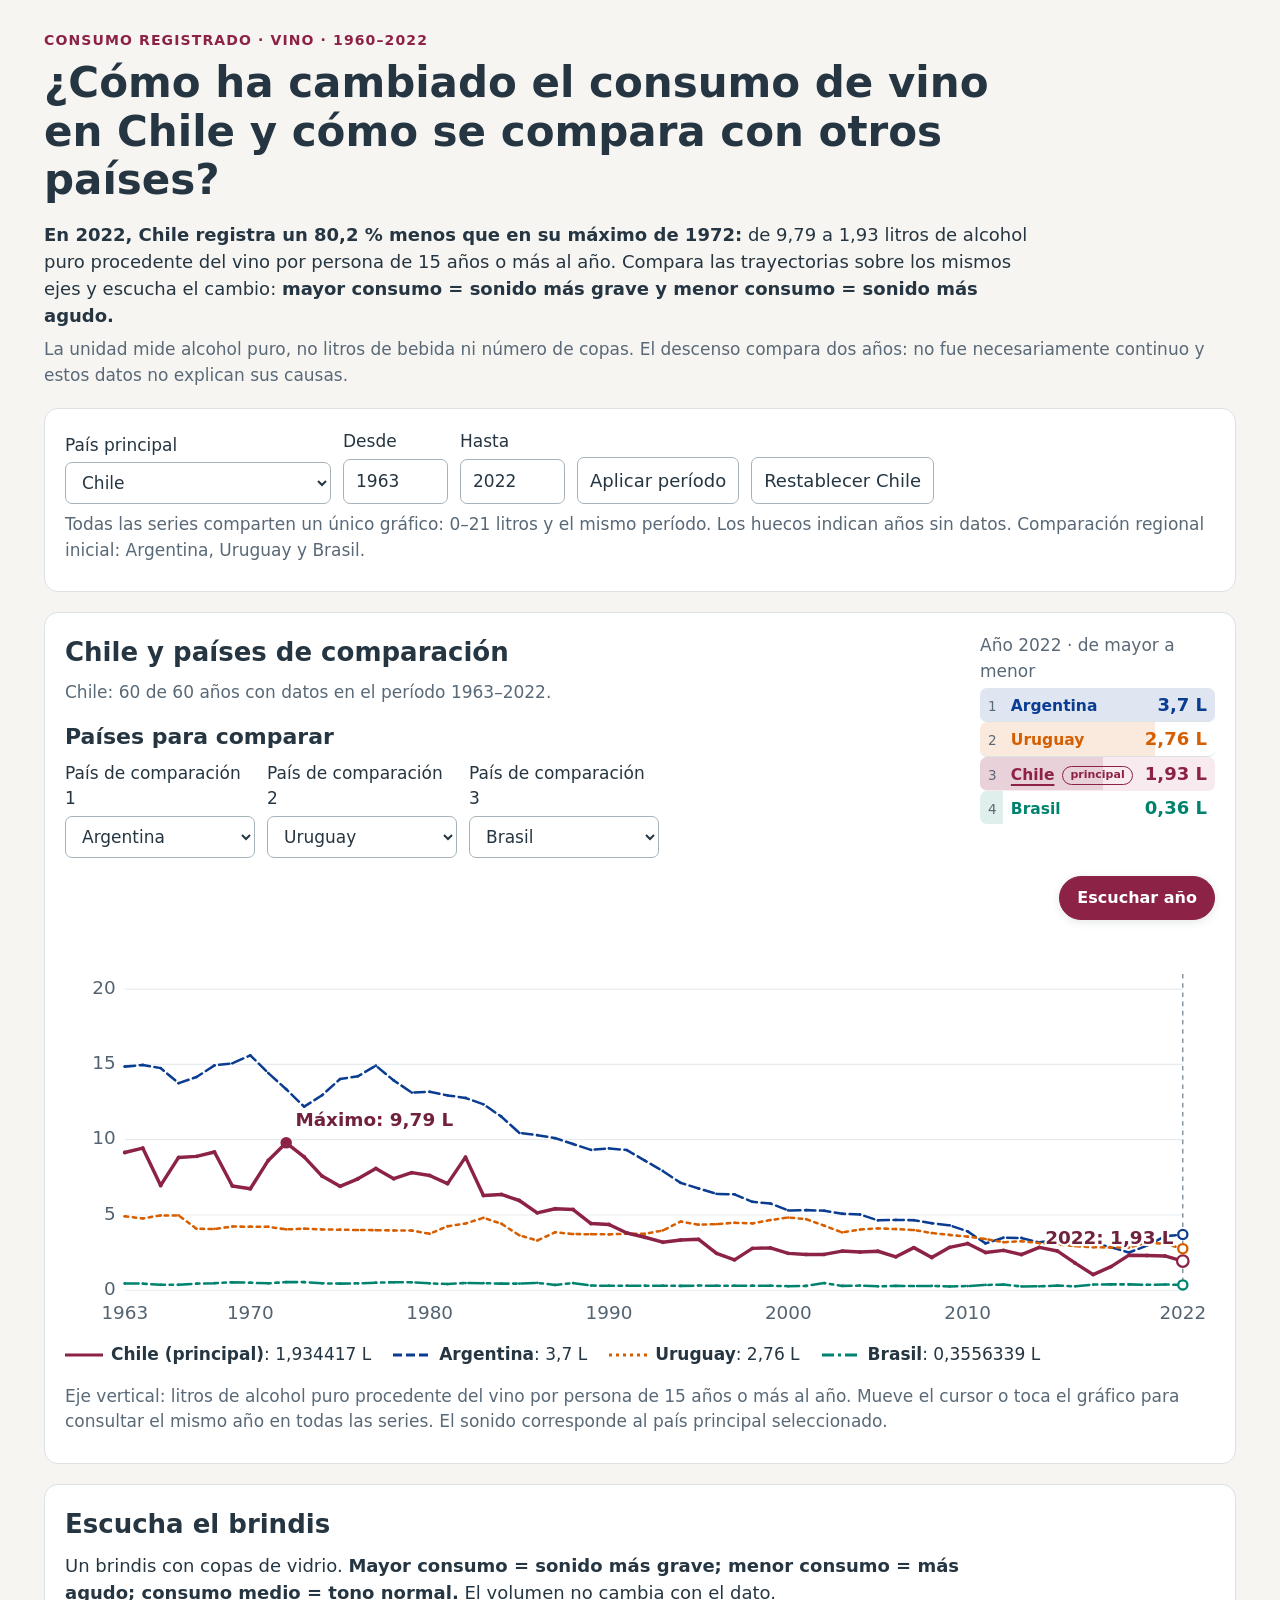
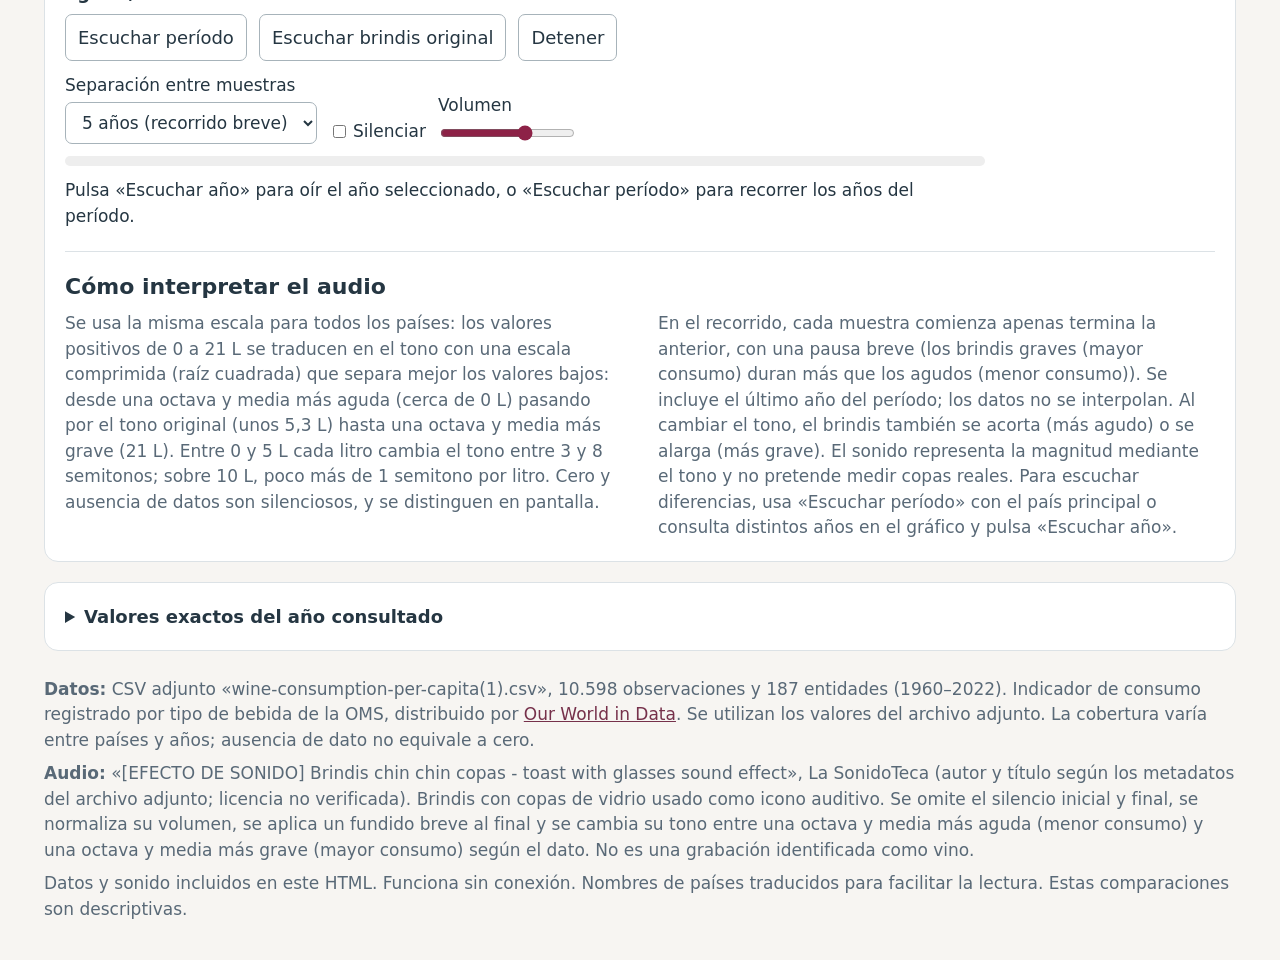
==== V4_2.html @ ff9b2a17 "Edicion de V4 para fisicalizacion y feedback en V1 de entrega2" ====
<!doctype html><html lang="es"><head><meta charset="utf-8"><meta name="viewport" content="width=device-width,initial-scale=1"><title>¿Cómo ha cambiado el consumo de vino en Chile? Comparación visual y sonora</title><style>
:root{color-scheme:light;--wine:#8d2247;--ink:#253642;--muted:#596977;--border:#dce2e6}*{box-sizing:border-box}body{margin:0;background:#f7f5f2;color:var(--ink);font:18px/1.5 system-ui,sans-serif}main{max-width:1240px;margin:auto;padding:30px 24px}h1{font-size:clamp(26px,4vw,42px);line-height:1.16;margin:8px 0 16px;max-width:950px}h2{font-size:26px;margin:0 0 8px}h3{margin:0;font-size:22px}p{margin:8px 0}.eyebrow{color:var(--wine);font-weight:750;letter-spacing:.08em;font-size:14px}.context{max-width:1000px}.muted,footer{color:var(--muted);font-size:17px}.card{background:white;border:1px solid var(--border);border-radius:14px;padding:20px;margin-top:20px}.controls{display:flex;align-items:end;flex-wrap:wrap;gap:12px}.controls label{display:flex;flex-direction:column;font-size:17px;gap:4px}select,input,button{font:inherit;border:1px solid #a7b3ba;border-radius:7px;padding:9px 12px;background:white;color:var(--ink)}button{cursor:pointer}button:hover{background:#f5edf0}button:disabled{opacity:.5;cursor:default}.primary{background:var(--wine);color:white;border-color:var(--wine)}.primary:hover{background:#701936}input[type=number]{width:105px}input[type=range]{width:min(400px,100%);padding:0;accent-color:var(--wine)}.headrow{display:flex;justify-content:space-between;align-items:start;gap:15px;flex-wrap:wrap}.value{font-size:34px;font-weight:750;color:var(--wine)}.charts{display:grid;grid-template-columns:repeat(3,minmax(0,1fr));gap:16px}.mini{padding:15px}.mini select{width:100%;margin-bottom:10px}.chart{width:100%;display:block;touch-action:pan-y}.chart text{font-family:system-ui,sans-serif;fill:#536371;font-size:16px}.chart .grid{stroke:#e7ebee}.chart .series{fill:none;stroke-linejoin:round;stroke-linecap:round}.chart .annotation{font-size:16px;fill:#70213c;font-weight:650}.readout{min-height:25px;font-size:17px;font-variant-numeric:tabular-nums}.sound{display:block}.sound>div:first-child{max-width:920px}.sound-info{margin-top:22px;padding-top:18px;border-top:1px solid var(--border);display:grid;grid-template-columns:repeat(2,minmax(0,1fr));column-gap:36px;align-items:start}.sound-info h3{grid-column:1/-1;margin-bottom:8px}.sound-info p{margin:0}.meter{height:10px;border-radius:8px;background:#eee;overflow:hidden;margin:12px 0}.meter i{display:block;height:100%;width:0;background:var(--wine)}.check{flex-direction:row!important;align-items:center}footer{margin-top:26px}a{color:#76314b}details{margin-top:16px}summary{cursor:pointer;font-weight:650}table{border-collapse:collapse;width:100%;font-size:17px}th,td{padding:8px;border-bottom:1px solid var(--border);text-align:left}th:last-child,td:last-child{text-align:right}.tablewrap{max-height:320px;overflow:auto}#status{min-height:28px;font-size:17px}button:focus-visible,select:focus-visible,input:focus-visible{outline:3px solid #198196;outline-offset:3px}@media(max-width:750px){main{padding:20px 12px}.card{padding:15px}.charts,.sound{grid-template-columns:1fr}.value{font-size:28px}.controls{gap:9px}.controls select{max-width:100%}.mini{margin-top:0}.chart text{font-size:18px}.chart .annotation{font-size:17px}input[type=range]{width:100%}}
.chart .annotation{paint-order:stroke;stroke:white;stroke-width:4px;stroke-linejoin:round}.comparison-controls{margin:14px 0}.comparison-controls h3{margin-bottom:8px}.legend{display:flex;gap:12px 22px;flex-wrap:wrap;margin:12px 0 16px}.legend-item{font-size:17px;display:flex;align-items:center;gap:8px;font-variant-numeric:tabular-nums}.legend-item svg{width:38px;height:12px;flex:none}.legend-item strong{font-weight:750}@media(max-width:750px){.comparison-controls .controls{display:grid;grid-template-columns:1fr}.comparison-controls select{width:100%}.legend{display:grid;gap:8px}.chart .annotation{font-size:16px}}@media(max-width:750px){.sound-info{grid-template-columns:1fr}}.headrow>div:first-child{flex:1 1 520px}.values{flex:0 1 300px;min-width:240px}.vlist{list-style:none;margin:4px 0 0;padding:0}.vrow{display:flex;justify-content:space-between;align-items:baseline;gap:18px;padding:3px 0;border-bottom:1px solid var(--border)}.vrow:last-child{border-bottom:0}.vleft{display:flex;align-items:baseline;gap:8px}.vrank{min-width:1.1em;color:var(--muted);font-size:15px;font-variant-numeric:tabular-nums}.vname{font-size:17px;font-weight:750}.vmain{background:#f7ebef;border-left:5px solid var(--wine);border-radius:7px;padding-left:8px;padding-right:8px;margin:2px 0;border-bottom-color:transparent}.vmain .vname{text-decoration:underline;text-decoration-thickness:2px;text-underline-offset:4px}.vnum{font-size:22px;font-weight:750;font-variant-numeric:tabular-nums}@media(max-width:750px){.values{flex:1 1 100%}}
.vrow{position:relative;overflow:hidden}
.vbar{position:absolute;left:0;top:0;bottom:0;opacity:.13;transition:width .5s ease;pointer-events:none}
.vleft,.vnum{position:relative;z-index:1}
.vmain{z-index:2;background:#f7ebef;border-left:0;margin:0;border-bottom-color:transparent}
.vtag{color:var(--wine);border:1px solid var(--wine);font-size:11px;font-weight:700;padding:0 7px;border-radius:99px;align-self:center}
.vtag[hidden]{display:none}
.values{flex:0 0 235px;min-width:210px}
.vrow{gap:12px;padding:3px 8px;border-radius:7px}.vname{font-size:15.5px}.vnum{font-size:18px}.vrank{font-size:13.5px}.vmain .vname{font-size:15.5px}
@media(min-width:751px){.comparison-controls .controls{display:grid;grid-template-columns:repeat(3,minmax(0,190px));align-items:end}.comparison-controls select{width:100%}}

/* Barra de herramientas del gráfico */
.extreme-toolbar{display:flex;justify-content:flex-end;gap:10px;flex-wrap:wrap;margin:4px 0 8px}
/* Botón de escucha junto al gráfico, sin cubrir los datos */
.chart-toolbar{display:flex;justify-content:flex-end;margin:4px 0 8px}
#listen{position:static;min-height:44px;padding:8px 17px;border-radius:999px;font-size:16px;font-weight:700;box-shadow:0 2px 8px #25364220}
#listen:hover{transform:translateY(-1px)}
#listen:disabled{transform:none}
@media(max-width:750px){.chart-toolbar{margin:8px 0 6px}#listen{min-height:42px;padding:8px 15px;font-size:15px}}
</style></head><body><main>
<div class="eyebrow">CONSUMO REGISTRADO · VINO · 1960–2022</div>
<h1>¿Cómo ha cambiado el consumo de vino en Chile y cómo se compara con otros países?</h1>
<p class="context"><strong>En 2022, Chile registra un 80,2 % menos que en su máximo de 1972:</strong> de 9,79 a 1,93 litros de alcohol puro procedente del vino por persona de 15 años o más al año. Compara las trayectorias sobre los mismos ejes y escucha el cambio: <strong>mayor consumo = sonido más grave y menor consumo = sonido más agudo.</strong></p>
<p class="muted">La unidad mide alcohol puro, no litros de bebida ni número de copas. El descenso compara dos años: no fue necesariamente continuo y estos datos no explican sus causas.</p>
<section class="card"><div class="controls"><label>País principal<select id="mainCountry"></select></label><label>Desde<input id="from" type="number" min="1960" max="2022" value="1963"></label><label>Hasta<input id="to" type="number" min="1960" max="2022" value="2022"></label><button id="apply">Aplicar período</button><button id="reset">Restablecer Chile</button></div><p class="muted">Todas las series comparten un único gráfico: 0–21 litros y el mismo período. Los huecos indican años sin datos. Comparación regional inicial: Argentina, Uruguay y Brasil.</p><div id="rangeError" role="alert"></div></section>
<section class="card"><div class="headrow"><div><h2 id="mainTitle">Chile</h2><p id="mainNote" class="muted"></p><div class="comparison-controls"><h3>Países para comparar</h3><div class="controls" id="comparisons"></div></div></div><div class="values"><div id="selectedYear" class="muted"></div><ul id="otherValues" class="vlist"></ul></div></div><div class="extreme-toolbar"><button id="listen" class="primary">Escuchar año</button></div><svg id="mainChart" class="chart" viewBox="0 0 1000 350" role="img" aria-label="Evolución del país principal"></svg><div id="legend" class="legend" aria-label="Países, estilos de línea y valores del año consultado"></div><p class="muted">Eje vertical: litros de alcohol puro procedente del vino por persona de 15 años o más al año. Mueve el cursor o toca el gráfico para consultar el mismo año en todas las series. El sonido corresponde al país principal seleccionado.</p></section>

<section class="card sound"><div><h2>Escucha el brindis</h2><p>Un brindis con copas de vidrio. <strong>Mayor consumo = sonido más grave; menor consumo = más agudo; consumo medio = tono normal.</strong> El volumen no cambia con el dato.</p><div class="controls"><button id="play">Escuchar período</button><button id="original">Escuchar brindis original</button><button id="stop">Detener</button></div><div class="controls" style="margin-top:12px"><label>Separación entre muestras<select id="step"><option value="5">5 años (recorrido breve)</option><option value="1">1 año (todos los años)</option></select></label><label class="check"><input id="mute" type="checkbox">Silenciar</label><label>Volumen<input id="volume" type="range" min="0" max="1" step="0.05" value="0.65"></label></div><div class="meter" aria-hidden="true"><i id="meter"></i></div><p id="status" role="status" aria-live="polite">Pulsa «Escuchar año» para oír el año seleccionado, o «Escuchar período» para recorrer los años del período.</p></div><div class="sound-info"><h3>Cómo interpretar el audio</h3><p class="muted">Se usa la misma escala para todos los países: los valores positivos de 0 a 21 L se traducen en el tono con una escala comprimida (raíz cuadrada) que separa mejor los valores bajos: desde una octava y media más aguda (cerca de 0 L) pasando por el tono original (unos 5,3 L) hasta una octava y media más grave (21 L). Entre 0 y 5 L cada litro cambia el tono entre 3 y 8 semitonos; sobre 10 L, poco más de 1 semitono por litro. Cero y ausencia de datos son silenciosos, y se distinguen en pantalla.</p><p class="muted">En el recorrido, cada muestra comienza apenas termina la anterior, con una pausa breve (los brindis graves (mayor consumo) duran más que los agudos (menor consumo)). Se incluye el último año del período; los datos no se interpolan. Al cambiar el tono, el brindis también se acorta (más agudo) o se alarga (más grave). El sonido representa la magnitud mediante el tono y no pretende medir copas reales. Para escuchar diferencias, usa «Escuchar período» con el país principal o consulta distintos años en el gráfico y pulsa «Escuchar año».</p></div></section>
<details class="card"><summary>Valores exactos del año consultado</summary><div class="tablewrap"><table><thead><tr><th>País</th><th>Año</th><th>Alcohol puro (L/persona 15+)</th></tr></thead><tbody id="table"></tbody></table></div></details>
<footer><p><strong>Datos:</strong> CSV adjunto «wine-consumption-per-capita(1).csv», 10.598 observaciones y 187 entidades (1960–2022). Indicador de consumo registrado por tipo de bebida de la OMS, distribuido por <a href="https://ourworldindata.org/grapher/wine-consumption-per-capita" target="_blank" rel="noopener">Our World in Data</a>. Se utilizan los valores del archivo adjunto. La cobertura varía entre países y años; ausencia de dato no equivale a cero.</p><p><strong>Audio:</strong> «[EFECTO DE SONIDO] Brindis chin chin copas - toast with glasses sound effect», La SonidoTeca (autor y título según los metadatos del archivo adjunto; licencia no verificada). Brindis con copas de vidrio usado como icono auditivo. Se omite el silencio inicial y final, se normaliza su volumen, se aplica un fundido breve al final y se cambia su tono entre una octava y media más aguda (menor consumo) y una octava y media más grave (mayor consumo) según el dato. No es una grabación identificada como vino.</p><p>Datos y sonido incluidos en este HTML. Funciona sin conexión. Nombres de países traducidos para facilitar la lectura. Estas comparaciones son descriptivas.</p></footer>
<script id="data" type="application/json">[["AFG",1961,0.0],["AFG",1962,0.0],["AFG",1963,0.0],["AFG",1964,0.0],["AFG",1965,0.0],["AFG",1966,0.0],["AFG",1967,0.0],["AFG",1968,0.0],["AFG",1969,0.0],["AFG",1970,0.0],["AFG",1971,0.0],["AFG",1972,0.0],["AFG",1973,0.0],["AFG",1974,0.0],["AFG",1975,0.0],["AFG",1976,0.0],["AFG",1977,0.0],["AFG",1978,0.0],["AFG",1979,0.0],["AFG",1980,0.0],["AFG",1981,0.0],["AFG",1982,0.0],["AFG",1983,0.0],["AFG",1984,0.0],["AFG",1985,0.0],["AFG",1986,0.0],["AFG",1987,0.0],["AFG",1988,0.0],["AFG",1989,0.0],["AFG",1990,0.0],["AFG",1991,0.0],["AFG",1992,0.0],["AFG",1993,0.0],["AFG",1994,0.0],["AFG",1995,0.0],["AFG",1996,0.0],["AFG",1997,0.0],["AFG",1998,0.0],["AFG",1999,0.0],["AFG",2000,0.0],["AFG",2001,0.0],["AFG",2002,0.0],["AFG",2003,0.0],["AFG",2004,0.0],["AFG",2005,0.0],["AFG",2006,0.0],["AFG",2007,0.0],["AFG",2008,0.0],["AFG",2009,0.0],["AFG",2010,0.0],["AFG",2011,0.0],["AFG",2012,0.0],["AFG",2013,0.0],["AFG",2014,0.0],["AFG",2015,0.0],["AFG",2016,0.0],["AFG",2017,0.0],["AFG",2018,0.0],["AFG",2019,0.0],["AFG",2020,0.0],["AFG",2021,0.0],["AFG",2022,0.0],["ALB",1962,0.28],["ALB",1963,0.19],["ALB",1964,0.26],["ALB",1965,0.21],["ALB",1966,0.13],["ALB",1967,0.19],["ALB",1968,0.36],["ALB",1969,0.47],["ALB",1970,0.51],["ALB",1971,0.13],["ALB",1972,0.23],["ALB",1973,0.34],["ALB",1974,0.19],["ALB",1975,0.14],["ALB",1976,0.14],["ALB",1977,0.16],["ALB",1978,0.3],["ALB",1979,0.16],["ALB",1980,0.44],["ALB",1981,0.4],["ALB",1982,0.2],["ALB",1983,0.29],["ALB",1984,0.25],["ALB",1985,0.23],["ALB",1986,0.24],["ALB",1987,0.41],["ALB",1988,0.37],["ALB",1989,0.46],["ALB",1990,0.65],["ALB",1991,0.61],["ALB",1992,0.67],["ALB",1993,0.66],["ALB",1994,0.68],["ALB",1995,1.05],["ALB",1996,1.37],["ALB",1997,0.98],["ALB",1998,0.62],["ALB",1999,0.76],["ALB",2000,0.9483237],["ALB",2001,0.9561968],["ALB",2002,0.97756445],["ALB",2003,1.0018864],["ALB",2004,1.0441778],["ALB",2005,0.990992],["ALB",2006,1.0262771],["ALB",2007,1.0170395],["ALB",2008,1.0205657],["ALB",2009,1.0517896],["ALB",2010,1.1104522],["ALB",2011,1.0954901],["ALB",2012,1.086138],["ALB",2013,1.074],["ALB",2014,1.002],["ALB",2015,1.1136],["ALB",2016,1.1808],["ALB",2017,1.0956],["ALB",2018,1.0416],["ALB",2019,1.0884],["ALB",2020,1.1724],["ALB",2021,1.4616],["ALB",2022,1.5864],["DZA",1961,1.6],["DZA",1962,1.14],["DZA",1963,0.73],["DZA",1964,0.57],["DZA",1965,0.58],["DZA",1966,0.5],["DZA",1967,0.5],["DZA",1968,0.82],["DZA",1969,1.27],["DZA",1970,1.17],["DZA",1971,1.61],["DZA",1972,2.04],["DZA",1973,1.07],["DZA",1974,1.12],["DZA",1975,1.04],["DZA",1976,0.98],["DZA",1977,0.67],["DZA",1978,0.58],["DZA",1979,0.26],["DZA",1980,0.19],["DZA",1981,0.17],["DZA",1982,0.13],["DZA",1983,0.13],["DZA",1984,0.12],["DZA",1985,0.11],["DZA",1986,0.1],["DZA",1987,0.1],["DZA",1988,0.25],["DZA",1989,0.23],["DZA",1990,0.0],["DZA",1991,0.0],["DZA",1992,0.0],["DZA",1993,0.0],["DZA",1994,0.0],["DZA",1995,0.0],["DZA",1996,0.0],["DZA",1997,0.0],["DZA",1998,0.0],["DZA",1999,0.0],["DZA",2000,0.1488],["DZA",2001,0.1488],["DZA",2002,0.1488],["DZA",2003,0.1488],["DZA",2004,0.1488],["DZA",2005,0.1488],["DZA",2006,0.1488],["DZA",2007,0.1488],["DZA",2008,0.1488],["DZA",2009,0.1488],["DZA",2010,0.1488],["DZA",2011,0.1488],["DZA",2012,0.1488],["DZA",2013,0.1488],["DZA",2014,0.1608],["DZA",2015,0.0804],["DZA",2016,0.0756],["DZA",2017,0.102],["DZA",2018,0.1236],["DZA",2019,0.108],["DZA",2020,0.1044],["DZA",2021,0.1116],["DZA",2022,0.1128],["AND",2000,6.53],["AND",2001,6.405],["AND",2002,6.265],["AND",2003,5.985],["AND",2004,5.905],["AND",2005,5.66],["AND",2006,5.59],["AND",2007,5.19],["AND",2008,4.885],["AND",2009,4.845],["AND",2010,4.71],["AND",2011,4.735],["AND",2012,4.73],["AND",2013,4.61],["AND",2014,4.125],["AND",2015,5.41],["AND",2016,5.395],["AND",2017,5.34],["AND",2018,4.965],["AND",2019,4.965],["AND",2020,4.175],["AND",2021,4.68],["AND",2022,4.985],["AGO",1961,3.36],["AGO",1962,2.38],["AGO",1963,2.93],["AGO",1964,3.5],["AGO",1965,4.01],["AGO",1966,4.35],["AGO",1967,3.87],["AGO",1968,3.65],["AGO",1969,3.62],["AGO",1970,3.2],["AGO",1971,2.37],["AGO",1972,1.9],["AGO",1973,1.66],["AGO",1974,1.73],["AGO",1975,0.8],["AGO",1976,0.39],["AGO",1977,0.19],["AGO",1978,0.05],["AGO",1979,0.22],["AGO",1980,0.33],["AGO",1981,0.49],["AGO",1982,0.37],["AGO",1983,0.52],["AGO",1984,0.57],["AGO",1985,0.83],["AGO",1986,0.32],["AGO",1987,0.24],["AGO",1988,0.58],["AGO",1989,0.82],["AGO",1990,0.65],["AGO",1991,0.78],["AGO",1992,1.22],["AGO",1993,0.69],["AGO",1994,0.73],["AGO",1995,0.56],["AGO",1996,0.49],["AGO",1997,0.81],["AGO",1998,0.91],["AGO",1999,0.39],["AGO",2000,0.8604],["AGO",2001,0.8604],["AGO",2002,0.8604],["AGO",2003,0.8604],["AGO",2004,0.8604],["AGO",2005,0.8604],["AGO",2006,0.8604],["AGO",2007,0.8604],["AGO",2008,0.8604],["AGO",2009,0.8604],["AGO",2010,0.8604],["AGO",2011,0.8604],["AGO",2012,0.8604],["AGO",2013,0.8604],["AGO",2014,1.0956],["AGO",2015,1.062],["AGO",2016,0.6948],["AGO",2017,0.5544],["AGO",2018,0.3864],["AGO",2019,0.246],["AGO",2020,0.2076],["AGO",2021,0.1476],["AGO",2022,0.1932],["ATG",1962,0.09],["ATG",1963,0.1],["ATG",1964,0.02],["ATG",1965,0.01],["ATG",1966,0.02],["ATG",1967,0.03],["ATG",1968,0.04],["ATG",1969,0.03],["ATG",1970,0.04],["ATG",1971,0.03],["ATG",1972,0.03],["ATG",1973,0.07],["ATG",1974,0.08],["ATG",1975,0.05],["ATG",1976,0.06],["ATG",1977,0.2],["ATG",1978,0.23],["ATG",1979,0.22],["ATG",1980,0.58],["ATG",1981,0.85],["ATG",1982,0.13],["ATG",1983,0.26],["ATG",1984,0.65],["ATG",1985,0.26],["ATG",1986,0.31],["ATG",1987,0.34],["ATG",1988,0.78],["ATG",1989,1.3],["ATG",1990,1.0],["ATG",1991,1.08],["ATG",1992,1.12],["ATG",1993,1.09],["ATG",1994,0.93],["ATG",1995,0.51],["ATG",1996,0.52],["ATG",1997,0.68],["ATG",1998,0.64],["ATG",1999,0.78],["ATG",2000,2.9568],["ATG",2001,2.9568],["ATG",2002,2.9568],["ATG",2003,2.9568],["ATG",2004,2.9568],["ATG",2005,2.9568],["ATG",2006,2.9568],["ATG",2007,2.9568],["ATG",2008,2.9568],["ATG",2009,2.9568],["ATG",2010,2.9568],["ATG",2011,2.9568],["ATG",2012,2.9568],["ATG",2013,2.9568],["ATG",2014,3.2568],["ATG",2015,2.7048],["ATG",2016,3.5004],["ATG",2017,4.11],["ATG",2018,3.8916],["ATG",2019,3.2436],["ATG",2020,2.4],["ATG",2021,2.3688],["ATG",2022,2.6844],["ARG",1961,13.61],["ARG",1962,14.03],["ARG",1963,14.85],["ARG",1964,14.96],["ARG",1965,14.75],["ARG",1966,13.75],["ARG",1967,14.16],["ARG",1968,14.93],["ARG",1969,15.07],["ARG",1970,15.6],["ARG",1971,14.42],["ARG",1972,13.35],["ARG",1973,12.19],["ARG",1974,12.95],["ARG",1975,14.02],["ARG",1976,14.21],["ARG",1977,14.91],["ARG",1978,13.93],["ARG",1979,13.13],["ARG",1980,13.18],["ARG",1981,12.94],["ARG",1982,12.77],["ARG",1983,12.35],["ARG",1984,11.53],["ARG",1985,10.45],["ARG",1986,10.3],["ARG",1987,10.1],["ARG",1988,9.71],["ARG",1989,9.32],["ARG",1990,9.42],["ARG",1991,9.31],["ARG",1992,8.61],["ARG",1993,7.92],["ARG",1994,7.13],["ARG",1995,6.76],["ARG",1996,6.4],["ARG",1997,6.37],["ARG",1998,5.87],["ARG",1999,5.76],["ARG",2000,5.3],["ARG",2001,5.32],["ARG",2002,5.28],["ARG",2003,5.08],["ARG",2004,5.03],["ARG",2005,4.64],["ARG",2006,4.67],["ARG",2007,4.65],["ARG",2008,4.45],["ARG",2009,4.31],["ARG",2010,3.91],["ARG",2011,3.11],["ARG",2012,3.49],["ARG",2013,3.47],["ARG",2014,3.18],["ARG",2015,3.37],["ARG",2016,3.1],["ARG",2017,3.14],["ARG",2018,2.85],["ARG",2019,2.51],["ARG",2020,2.96],["ARG",2021,3.59],["ARG",2022,3.7],["ARM",1990,2.18],["ARM",1991,2.13],["ARM",1992,1.28],["ARM",1993,1.43],["ARM",1994,1.26],["ARM",1995,0.55],["ARM",1996,0.43],["ARM",1997,0.24],["ARM",1998,0.17],["ARM",1999,0.31],["ARM",2000,0.1787467],["ARM",2001,0.17166084],["ARM",2002,0.16451184],["ARM",2003,0.16379368],["ARM",2004,0.16093066],["ARM",2005,0.16197623],["ARM",2006,0.16623452],["ARM",2007,0.17306076],["ARM",2008,0.18560503],["ARM",2009,0.1916978],["ARM",2010,0.22715959],["ARM",2011,0.2643165],["ARM",2012,0.2699113],["ARM",2013,0.276],["ARM",2014,0.216],["ARM",2015,0.2232],["ARM",2016,0.3084],["ARM",2017,0.39],["ARM",2018,0.3444],["ARM",2019,0.4596],["ARM",2020,0.5256],["ARM",2021,0.546],["ARM",2022,0.54],["AUS",1961,0.88],["AUS",1962,0.91],["AUS",1963,0.96],["AUS",1964,0.97],["AUS",1965,1.05],["AUS",1966,1.17],["AUS",1967,1.3],["AUS",1968,1.4],["AUS",1969,1.52],["AUS",1970,1.49],["AUS",1971,1.51],["AUS",1972,1.66],["AUS",1973,1.87],["AUS",1974,2.08],["AUS",1975,2.18],["AUS",1976,2.27],["AUS",1977,2.36],["AUS",1978,2.7],["AUS",1979,2.83],["AUS",1980,2.98],["AUS",1981,3.12],["AUS",1982,3.21],["AUS",1983,3.3],["AUS",1984,3.43],["AUS",1985,3.47],["AUS",1986,3.34],["AUS",1987,3.31],["AUS",1988,3.06],["AUS",1989,2.92],["AUS",1990,2.75],["AUS",1991,2.87],["AUS",1992,2.8],["AUS",1993,2.67],["AUS",1994,2.7],["AUS",1995,2.66],["AUS",1996,2.74],["AUS",1997,2.86],["AUS",1998,2.87],["AUS",1999,2.94],["AUS",2000,3.3],["AUS",2001,3.29],["AUS",2002,3.41],["AUS",2003,3.5],["AUS",2004,3.59],["AUS",2005,3.6],["AUS",2006,3.78],["AUS",2007,3.74],["AUS",2008,4.04],["AUS",2009,4.08],["AUS",2010,3.96],["AUS",2011,3.91],["AUS",2012,3.82],["AUS",2013,3.8],["AUS",2014,3.86],["AUS",2015,4.17],["AUS",2016,4.36],["AUS",2017,4.41],["AUS",2018,4.45],["AUS",2019,4.21],["AUS",2020,4.54],["AUS",2021,4.52],["AUS",2022,4.44],["AUT",1960,2.81],["AUT",1961,3.01],["AUT",1962,2.9],["AUT",1963,3.0],["AUT",1964,3.1],["AUT",1965,4.0],["AUT",1966,4.7],["AUT",1967,4.8],["AUT",1968,5.0],["AUT",1969,5.0],["AUT",1970,5.2],["AUT",1971,5.4],["AUT",1972,5.4],["AUT",1973,5.5],["AUT",1974,5.3],["AUT",1975,5.2],["AUT",1976,5.4],["AUT",1977,5.3],["AUT",1978,5.1],["AUT",1979,5.2],["AUT",1980,5.1],["AUT",1981,5.0],["AUT",1982,5.0],["AUT",1983,5.3],["AUT",1984,5.1],["AUT",1985,4.8],["AUT",1986,4.6],["AUT",1987,4.7],["AUT",1988,4.8],["AUT",1989,4.9],["AUT",1990,4.8],["AUT",1991,4.7],["AUT",1992,4.6],["AUT",1993,4.5],["AUT",1994,4.3],["AUT",1995,4.5],["AUT",1996,4.4],["AUT",1997,4.2],["AUT",1998,4.3],["AUT",1999,4.2],["AUT",2000,4.34],["AUT",2001,4.21],["AUT",2002,3.96],["AUT",2003,4.07],["AUT",2004,3.82],["AUT",2005,4.05],["AUT",2006,4.39],["AUT",2007,4.38],["AUT",2008,3.89],["AUT",2009,4.0],["AUT",2010,4.34],["AUT",2011,4.1],["AUT",2012,4.09],["AUT",2013,3.97],["AUT",2014,4.2],["AUT",2015,3.62],["AUT",2016,3.74],["AUT",2017,3.62],["AUT",2018,3.62],["AUT",2019,3.74],["AUT",2020,3.5],["AUT",2021,3.5],["AUT",2022,3.5],["AZE",1990,2.92],["AZE",1991,2.88],["AZE",1992,0.13],["AZE",1993,0.47],["AZE",1994,0.18],["AZE",1995,0.13],["AZE",1996,0.1],["AZE",1997,0.16],["AZE",1998,1.35],["AZE",1999,0.89],["AZE",2000,0.20784508],["AZE",2001,0.19833758],["AZE",2002,0.18396631],["AZE",2003,0.16963966],["AZE",2004,0.15553528],["AZE",2005,0.14459947],["AZE",2006,0.1504664],["AZE",2007,0.15995155],["AZE",2008,0.17086522],["AZE",2009,0.17],["AZE",2010,0.2],["AZE",2011,0.15],["AZE",2012,0.15],["AZE",2013,0.15],["AZE",2014,0.15],["AZE",2015,0.14],["AZE",2016,0.15],["AZE",2017,0.13],["AZE",2018,0.15],["AZE",2019,0.06],["AZE",2020,0.11],["AZE",2021,0.15],["AZE",2022,0.12],["BHS",1961,1.16],["BHS",1962,1.08],["BHS",1963,1.14],["BHS",1964,1.28],["BHS",1965,1.72],["BHS",1966,1.62],["BHS",1967,1.64],["BHS",1968,1.57],["BHS",1969,2.25],["BHS",1970,2.04],["BHS",1971,1.88],["BHS",1972,2.08],["BHS",1973,2.66],["BHS",1974,2.08],["BHS",1975,1.95],["BHS",1976,2.87],["BHS",1977,2.2],["BHS",1978,2.24],["BHS",1979,2.12],["BHS",1980,2.15],["BHS",1981,1.68],["BHS",1982,3.03],["BHS",1983,2.21],["BHS",1984,1.92],["BHS",1985,1.9],["BHS",1986,1.83],["BHS",1987,2.16],["BHS",1988,1.41],["BHS",1989,1.5],["BHS",1990,1.98],["BHS",1991,1.77],["BHS",1992,1.63],["BHS",1993,1.51],["BHS",1994,1.33],["BHS",1995,1.65],["BHS",1996,0.81],["BHS",1997,0.97],["BHS",1998,0.93],["BHS",1999,1.14],["BHS",2000,1.3900433],["BHS",2001,1.421076],["BHS",2002,1.4175519],["BHS",2003,1.3332283],["BHS",2004,1.198674],["BHS",2005,1.2647449],["BHS",2006,1.3764694],["BHS",2007,1.5249876],["BHS",2008,1.5138161],["BHS",2009,1.4500757],["BHS",2010,1.4042068],["BHS",2011,1.4121218],["BHS",2012,1.3750534],["BHS",2013,1.3608],["BHS",2014,1.2564],["BHS",2015,1.4352],["BHS",2016,1.4904],["BHS",2017,1.35],["BHS",2018,1.3668],["BHS",2019,1.3836],["BHS",2020,1.3656],["BHS",2021,1.2804],["BHS",2022,1.7556],["BHR",1970,0.14],["BHR",1971,0.16],["BHR",1972,0.14],["BHR",1973,0.21],["BHR",1974,0.22],["BHR",1975,0.36],["BHR",1977,0.46],["BHR",1979,0.18],["BHR",1980,0.21],["BHR",1981,0.23],["BHR",1982,0.62],["BHR",1983,0.56],["BHR",1984,0.56],["BHR",1985,0.49],["BHR",1986,0.24],["BHR",1987,0.46],["BHR",1988,0.22],["BHR",1989,0.22],["BHR",1990,0.21],["BHR",1991,0.1],["BHR",1992,0.17],["BHR",1993,0.16],["BHR",1994,0.15],["BHR",1995,0.12],["BHR",1996,0.1],["BHR",1997,0.24],["BHR",1998,0.12],["BHR",1999,0.15],["BHR",2000,0.2301791],["BHR",2001,0.23552239],["BHR",2002,0.24387613],["BHR",2003,0.19784994],["BHR",2004,0.21853773],["BHR",2005,0.21212038],["BHR",2006,0.21035995],["BHR",2007,0.21567707],["BHR",2008,0.22334425],["BHR",2009,0.22991869],["BHR",2010,0.23068756],["BHR",2011,0.18533193],["BHR",2012,0.19814761],["BHR",2013,0.1896],["BHR",2014,0.2184],["BHR",2015,0.1548],["BHR",2016,0.1392],["BHR",2017,0.216],["BHR",2018,0.2112],["BHR",2019,0.1308],["BHR",2020,0.1524],["BHR",2021,0.144],["BHR",2022,0.1644],["BGD",1961,0.0],["BGD",1962,0.0],["BGD",1963,0.0],["BGD",1964,0.0],["BGD",1965,0.0],["BGD",1966,0.0],["BGD",1967,0.0],["BGD",1968,0.0],["BGD",1969,0.0],["BGD",1970,0.0],["BGD",1971,0.0],["BGD",1972,0.0],["BGD",1973,0.0],["BGD",1974,0.0],["BGD",1975,0.0],["BGD",1976,0.0],["BGD",1977,0.0],["BGD",1978,0.0],["BGD",1979,0.0],["BGD",1980,0.0],["BGD",1981,0.0],["BGD",1982,0.0],["BGD",1984,0.0],["BGD",1985,0.0],["BGD",1986,0.0],["BGD",1987,0.0],["BGD",1988,0.0],["BGD",1989,0.0],["BGD",1990,0.0],["BGD",1991,0.0],["BGD",1992,0.0],["BGD",1993,0.0],["BGD",1994,0.0],["BGD",1995,0.0],["BGD",1996,0.0],["BGD",1997,0.0],["BGD",1998,0.0],["BGD",1999,0.0],["BGD",2000,0.0],["BGD",2001,0.0],["BGD",2002,0.0],["BGD",2003,0.0],["BGD",2004,0.0],["BGD",2005,0.0],["BGD",2006,0.0],["BGD",2007,0.0],["BGD",2008,0.0],["BGD",2009,0.0],["BGD",2010,0.0],["BGD",2011,0.0],["BGD",2012,0.0],["BGD",2013,0.0],["BGD",2014,0.0],["BGD",2015,0.0],["BGD",2016,0.0],["BGD",2017,0.0],["BGD",2018,0.0],["BGD",2019,0.0],["BGD",2020,0.0],["BGD",2021,0.0],["BGD",2022,0.0],["BRB",1990,0.36],["BRB",1991,0.38],["BRB",1992,0.34],["BRB",1993,0.33],["BRB",1994,0.43],["BRB",1995,0.41],["BRB",1996,0.4],["BRB",1997,0.46],["BRB",1998,0.25],["BRB",1999,0.53],["BRB",2000,0.95810634],["BRB",2001,1.0154632],["BRB",2002,1.0569786],["BRB",2003,1.0818564],["BRB",2004,1.0966157],["BRB",2005,1.0891191],["BRB",2006,1.1878774],["BRB",2007,1.2806463],["BRB",2008,1.2688622],["BRB",2009,1.1611358],["BRB",2010,1.2866333],["BRB",2011,1.2913938],["BRB",2012,1.2646405],["BRB",2013,1.2372],["BRB",2014,1.2324],["BRB",2015,1.5396],["BRB",2016,1.7976],["BRB",2017,1.5192],["BRB",2018,1.4088],["BRB",2019,1.4028],["BRB",2020,1.3452],["BRB",2021,1.0296],["BRB",2022,1.3392],["BLR",1988,0.0],["BLR",1989,1.34],["BLR",1990,1.28],["BLR",1991,1.25],["BLR",1992,0.24],["BLR",1993,0.48],["BLR",1994,0.66],["BLR",1995,0.41],["BLR",1996,0.28],["BLR",1997,0.37],["BLR",1998,0.72],["BLR",1999,0.83],["BLR",2000,0.17],["BLR",2001,0.37],["BLR",2002,0.41],["BLR",2003,0.49],["BLR",2004,0.22],["BLR",2005,0.54],["BLR",2006,0.57],["BLR",2007,0.6],["BLR",2008,0.63],["BLR",2009,0.59],["BLR",2010,0.73],["BLR",2011,0.71],["BLR",2012,0.74],["BLR",2013,0.82],["BLR",2014,0.82],["BLR",2015,0.73],["BLR",2016,0.78],["BLR",2017,0.83],["BLR",2018,0.88],["BLR",2019,0.96],["BLR",2020,1.01],["BLR",2021,1.03],["BLR",2022,0.97],["BEL",1963,1.01],["BEL",1964,1.33],["BEL",1965,1.62],["BEL",1966,1.4],["BEL",1967,1.53],["BEL",1968,1.72],["BEL",1969,1.75],["BEL",1970,2.04],["BEL",1971,2.08],["BEL",1972,2.23],["BEL",1973,2.25],["BEL",1974,2.32],["BEL",1975,2.52],["BEL",1976,2.31],["BEL",1977,2.52],["BEL",1978,2.47],["BEL",1979,2.82],["BEL",1980,2.83],["BEL",1981,2.87],["BEL",1982,2.96],["BEL",1983,2.95],["BEL",1984,3.11],["BEL",1985,3.08],["BEL",1986,2.93],["BEL",1987,3.1],["BEL",1988,3.41],["BEL",1989,3.09],["BEL",1990,3.34],["BEL",1991,3.21],["BEL",1992,3.33],["BEL",1993,3.44],["BEL",1994,3.22],["BEL",1995,3.35],["BEL",1996,3.35],["BEL",1997,3.34],["BEL",1998,2.59],["BEL",1999,2.67],["BEL",2000,3.83],["BEL",2001,3.83],["BEL",2002,3.83],["BEL",2003,3.83],["BEL",2004,3.83],["BEL",2005,3.83],["BEL",2006,3.83],["BEL",2007,3.83],["BEL",2008,3.83],["BEL",2009,3.66],["BEL",2010,3.72],["BEL",2011,3.71],["BEL",2012,3.72],["BEL",2013,3.87],["BEL",2014,3.97],["BEL",2015,3.97],["BEL",2016,3.47],["BEL",2017,3.42],["BEL",2018,3.41],["BEL",2019,3.41],["BEL",2020,3.35],["BEL",2021,2.988297],["BEL",2022,2.5926087],["BLZ",1961,0.06],["BLZ",1962,0.06],["BLZ",1963,0.06],["BLZ",1964,0.07],["BLZ",1965,0.05],["BLZ",1966,0.03],["BLZ",1967,0.03],["BLZ",1968,0.07],["BLZ",1969,0.06],["BLZ",1970,0.06],["BLZ",1971,0.06],["BLZ",1972,0.06],["BLZ",1973,0.09],["BLZ",1974,0.13],["BLZ",1975,0.08],["BLZ",1976,0.08],["BLZ",1977,0.05],["BLZ",1978,0.11],["BLZ",1979,0.16],["BLZ",1980,0.14],["BLZ",1981,0.16],["BLZ",1982,0.16],["BLZ",1983,0.14],["BLZ",1984,0.15],["BLZ",1985,0.17],["BLZ",1986,0.21],["BLZ",1987,0.18],["BLZ",1988,0.18],["BLZ",1990,0.12],["BLZ",1991,0.08],["BLZ",1992,0.11],["BLZ",1993,0.12],["BLZ",1994,0.11],["BLZ",1995,0.08],["BLZ",1996,0.1],["BLZ",1997,0.07],["BLZ",1998,0.07],["BLZ",1999,0.06],["BLZ",2000,0.5387328],["BLZ",2001,0.56439584],["BLZ",2002,0.5868145],["BLZ",2003,0.59841484],["BLZ",2004,0.58521956],["BLZ",2005,0.6583697],["BLZ",2006,0.69843614],["BLZ",2007,0.83089954],["BLZ",2008,0.7984933],["BLZ",2009,0.63329494],["BLZ",2010,0.658192],["BLZ",2011,0.6583358],["BLZ",2012,0.64461184],["BLZ",2013,0.6264],["BLZ",2014,0.756],["BLZ",2015,0.6828],["BLZ",2016,0.6168],["BLZ",2017,0.6456],["BLZ",2018,0.672],["BLZ",2019,0.654],["BLZ",2020,0.5556],["BLZ",2021,0.3768],["BLZ",2022,0.5856],["BEN",1961,0.2],["BEN",1962,0.22],["BEN",1963,0.26],["BEN",1964,0.23],["BEN",1965,0.19],["BEN",1966,0.19],["BEN",1967,0.17],["BEN",1968,0.21],["BEN",1969,0.17],["BEN",1970,0.17],["BEN",1971,0.2],["BEN",1972,0.18],["BEN",1973,0.16],["BEN",1974,0.13],["BEN",1975,0.21],["BEN",1976,0.21],["BEN",1977,0.24],["BEN",1978,0.19],["BEN",1979,0.18],["BEN",1980,0.11],["BEN",1981,0.18],["BEN",1982,0.15],["BEN",1983,0.09],["BEN",1984,0.08],["BEN",1985,0.07],["BEN",1986,0.12],["BEN",1987,0.11],["BEN",1988,0.1],["BEN",1989,0.09],["BEN",1990,0.07],["BEN",1991,0.05],["BEN",1992,0.08],["BEN",1993,0.11],["BEN",1994,0.04],["BEN",1995,0.06],["BEN",1996,0.09],["BEN",1997,0.1],["BEN",1998,0.12],["BEN",1999,0.12],["BEN",2000,0.0864],["BEN",2001,0.0864],["BEN",2002,0.0864],["BEN",2003,0.0864],["BEN",2004,0.0864],["BEN",2005,0.0864],["BEN",2006,0.0864],["BEN",2007,0.0864],["BEN",2008,0.0864],["BEN",2009,0.0864],["BEN",2010,0.0864],["BEN",2011,0.0864],["BEN",2012,0.0864],["BEN",2013,0.0864],["BEN",2014,0.0672],["BEN",2015,0.0732],["BEN",2016,0.0732],["BEN",2017,0.0576],["BEN",2018,0.0408],["BEN",2019,0.0324],["BEN",2020,0.0384],["BEN",2021,0.0372],["BEN",2022,0.0372],["BTN",1961,0.0],["BTN",1962,0.0],["BTN",1963,0.0],["BTN",1964,0.0],["BTN",1965,0.0],["BTN",1966,0.0],["BTN",1967,0.0],["BTN",1968,0.0],["BTN",1969,0.0],["BTN",1970,0.0],["BTN",1971,0.0],["BTN",1972,0.0],["BTN",1973,0.0],["BTN",1974,0.0],["BTN",1975,0.0],["BTN",1976,0.0],["BTN",1977,0.0],["BTN",1978,0.0],["BTN",1979,0.0],["BTN",1980,0.0],["BTN",1981,0.0],["BTN",1982,0.0],["BTN",1983,0.0],["BTN",1984,0.0],["BTN",1985,0.0],["BTN",1986,0.0],["BTN",1987,0.0],["BTN",1988,0.0],["BTN",1989,0.0],["BTN",1990,0.0],["BTN",1991,0.0],["BTN",1992,0.0],["BTN",1993,0.0],["BTN",1994,0.0],["BTN",1995,0.0],["BTN",1996,0.0],["BTN",1997,0.0],["BTN",1998,0.0],["BTN",1999,0.0],["BTN",2000,0.05582175],["BTN",2001,0.05582175],["BTN",2002,0.05582175],["BTN",2003,0.05582175],["BTN",2004,0.05582175],["BTN",2005,0.05582175],["BTN",2006,0.05582175],["BTN",2007,0.05582175],["BTN",2008,0.05582175],["BTN",2009,0.05582175],["BTN",2010,0.05582175],["BTN",2011,0.05582175],["BTN",2012,0.05582175],["BTN",2013,0.05582175],["BTN",2014,0.05582175],["BTN",2015,0.05582175],["BTN",2016,0.05582175],["BTN",2017,0.05582175],["BTN",2018,0.05582175],["BTN",2019,0.05582175],["BTN",2020,0.05664394],["BTN",2021,0.05555562],["BTN",2022,0.05555562],["BOL",1961,0.06],["BOL",1962,0.06],["BOL",1963,0.05],["BOL",1964,0.05],["BOL",1965,0.05],["BOL",1966,0.05],["BOL",1967,0.05],["BOL",1968,0.04],["BOL",1969,0.04],["BOL",1970,0.04],["BOL",1971,0.04],["BOL",1972,0.06],["BOL",1973,0.06],["BOL",1974,0.07],["BOL",1975,0.07],["BOL",1976,0.08],["BOL",1977,0.08],["BOL",1978,0.1],["BOL",1979,0.1],["BOL",1980,0.09],["BOL",1981,0.09],["BOL",1982,0.09],["BOL",1983,0.09],["BOL",1984,0.09],["BOL",1985,0.09],["BOL",1986,0.09],["BOL",1987,0.1],["BOL",1988,0.09],["BOL",1989,0.08],["BOL",1990,0.07],["BOL",1991,0.07],["BOL",1992,0.06],["BOL",1993,0.07],["BOL",1994,0.06],["BOL",1995,0.06],["BOL",1996,0.06],["BOL",1997,0.06],["BOL",1998,0.06],["BOL",1999,0.06],["BOL",2000,0.14724007],["BOL",2001,0.16471912],["BOL",2002,0.14037552],["BOL",2003,0.12020853],["BOL",2004,0.12050887],["BOL",2005,0.11580487],["BOL",2006,0.12490959],["BOL",2007,0.13411726],["BOL",2008,0.13713665],["BOL",2009,0.14858988],["BOL",2010,0.14882018],["BOL",2011,0.14889702],["BOL",2012,0.15208313],["BOL",2013,0.1548],["BOL",2014,0.1308],["BOL",2015,0.1272],["BOL",2016,0.1476],["BOL",2017,0.1476],["BOL",2018,0.132],["BOL",2019,0.1236],["BOL",2020,0.1332],["BOL",2021,0.1296],["BOL",2022,0.1272],["BIH",1990,0.59],["BIH",1991,0.68],["BIH",1992,0.84],["BIH",1993,0.48],["BIH",1994,0.43],["BIH",1995,0.78],["BIH",1996,0.15],["BIH",1997,0.21],["BIH",1998,0.28],["BIH",1999,0.2],["BIH",2000,0.36922538],["BIH",2001,0.37165108],["BIH",2002,0.37020573],["BIH",2003,0.37273198],["BIH",2004,0.37999314],["BIH",2005,0.38923678],["BIH",2006,0.39448598],["BIH",2007,0.40713295],["BIH",2008,0.4232161],["BIH",2009,0.42725205],["BIH",2010,0.46641916],["BIH",2011,0.46527806],["BIH",2012,0.45777687],["BIH",2013,0.4584],["BIH",2014,0.4716],["BIH",2015,0.4656],["BIH",2016,0.462],["BIH",2017,0.4884],["BIH",2018,0.4932],["BIH",2019,0.4656],["BIH",2020,0.48],["BIH",2021,0.5136],["BIH",2022,0.522],["BWA",1961,0.14],["BWA",1962,0.13],["BWA",1963,0.13],["BWA",1964,0.13],["BWA",1965,0.13],["BWA",1966,0.12],["BWA",1967,0.12],["BWA",1968,0.12],["BWA",1969,0.14],["BWA",1970,0.13],["BWA",1971,0.15],["BWA",1972,0.17],["BWA",1973,0.16],["BWA",1974,0.15],["BWA",1975,0.17],["BWA",1976,0.1],["BWA",1977,0.16],["BWA",1978,0.26],["BWA",1979,0.21],["BWA",1980,0.19],["BWA",1981,0.29],["BWA",1982,0.25],["BWA",1983,0.31],["BWA",1984,0.95],["BWA",1985,0.19],["BWA",1986,0.31],["BWA",1987,0.2],["BWA",1988,0.4],["BWA",1989,0.16],["BWA",1990,0.23],["BWA",1991,0.31],["BWA",1992,0.97],["BWA",1993,0.23],["BWA",1994,0.39],["BWA",1995,0.25],["BWA",1996,0.19],["BWA",1997,0.31],["BWA",1998,0.23],["BWA",1999,0.28],["BWA",2000,0.3384],["BWA",2001,0.3384],["BWA",2002,0.3384],["BWA",2003,0.3384],["BWA",2004,0.3384],["BWA",2005,0.3384],["BWA",2006,0.3384],["BWA",2007,0.3384],["BWA",2008,0.3384],["BWA",2009,0.3384],["BWA",2010,0.3384],["BWA",2011,0.3384],["BWA",2012,0.3384],["BWA",2013,0.3384],["BWA",2014,0.3636],["BWA",2015,0.2928],["BWA",2016,0.2712],["BWA",2017,0.234],["BWA",2018,0.354],["BWA",2019,0.4176],["BWA",2020,0.324],["BWA",2021,0.3384],["BWA",2022,0.4356],["BRA",1963,0.45],["BRA",1964,0.44],["BRA",1965,0.36],["BRA",1966,0.36],["BRA",1967,0.44],["BRA",1968,0.47],["BRA",1969,0.53],["BRA",1970,0.5],["BRA",1971,0.46],["BRA",1972,0.54],["BRA",1973,0.54],["BRA",1974,0.46],["BRA",1975,0.44],["BRA",1976,0.46],["BRA",1977,0.5],["BRA",1978,0.53],["BRA",1979,0.53],["BRA",1980,0.46],["BRA",1981,0.41],["BRA",1982,0.48],["BRA",1983,0.47],["BRA",1984,0.44],["BRA",1985,0.44],["BRA",1986,0.49],["BRA",1987,0.35],["BRA",1988,0.48],["BRA",1989,0.31],["BRA",1990,0.3],["BRA",1991,0.3],["BRA",1992,0.3],["BRA",1993,0.3],["BRA",1994,0.29],["BRA",1995,0.31],["BRA",1996,0.3],["BRA",1997,0.3],["BRA",1998,0.3],["BRA",1999,0.3],["BRA",2000,0.27],["BRA",2001,0.29],["BRA",2002,0.48],["BRA",2003,0.29],["BRA",2004,0.31],["BRA",2005,0.26],["BRA",2006,0.29],["BRA",2007,0.28],["BRA",2008,0.29],["BRA",2009,0.25],["BRA",2010,0.28],["BRA",2011,0.35],["BRA",2012,0.38],["BRA",2013,0.25],["BRA",2014,0.26],["BRA",2015,0.31],["BRA",2016,0.26],["BRA",2017,0.38],["BRA",2018,0.39],["BRA",2019,0.39],["BRA",2020,0.36],["BRA",2021,0.38],["BRA",2022,0.3556339],["BRN",1961,0.02],["BRN",1962,0.04],["BRN",1963,0.04],["BRN",1964,0.04],["BRN",1965,0.04],["BRN",1966,0.03],["BRN",1967,0.03],["BRN",1968,0.03],["BRN",1969,0.03],["BRN",1970,0.04],["BRN",1971,0.05],["BRN",1972,0.04],["BRN",1973,0.07],["BRN",1974,0.08],["BRN",1975,0.08],["BRN",1976,0.09],["BRN",1977,0.12],["BRN",1978,0.18],["BRN",1979,0.13],["BRN",1980,0.13],["BRN",1981,0.18],["BRN",1982,0.5],["BRN",1983,0.43],["BRN",1984,0.94],["BRN",1985,0.51],["BRN",1986,0.1],["BRN",1987,0.15],["BRN",1988,0.12],["BRN",1989,0.15],["BRN",1990,0.1],["BRN",1991,0.1],["BRN",1993,0.02],["BRN",1994,0.02],["BRN",1995,0.02],["BRN",1996,0.03],["BRN",1997,0.02],["BRN",1998,0.02],["BRN",1999,0.04],["BRN",2000,0.0],["BRN",2001,0.0],["BRN",2002,0.0],["BRN",2003,0.0],["BRN",2004,0.0],["BRN",2005,0.0],["BRN",2006,0.0],["BRN",2007,0.0],["BRN",2008,0.0],["BRN",2009,0.0],["BRN",2010,0.0],["BRN",2011,0.0],["BRN",2012,0.0],["BRN",2013,0.0],["BRN",2014,0.0],["BRN",2015,0.0],["BRN",2016,0.0],["BRN",2017,0.0],["BRN",2018,0.0],["BRN",2019,0.0],["BRN",2020,0.0],["BRN",2021,0.0],["BRN",2022,0.0],["BGR",1963,3.5],["BGR",1964,3.09],["BGR",1965,3.52],["BGR",1966,3.23],["BGR",1967,3.39],["BGR",1968,4.27],["BGR",1969,3.46],["BGR",1970,2.98],["BGR",1971,3.28],["BGR",1972,3.27],["BGR",1973,3.88],["BGR",1974,3.7],["BGR",1975,3.32],["BGR",1976,3.77],["BGR",1977,3.32],["BGR",1978,3.69],["BGR",1979,3.17],["BGR",1980,3.11],["BGR",1981,3.56],["BGR",1982,3.49],["BGR",1983,3.17],["BGR",1984,3.28],["BGR",1985,2.82],["BGR",1986,3.08],["BGR",1987,3.13],["BGR",1988,3.22],["BGR",1989,3.02],["BGR",1990,3.24],["BGR",1991,2.81],["BGR",1992,3.13],["BGR",1993,2.99],["BGR",1994,2.96],["BGR",1995,2.92],["BGR",1996,2.89],["BGR",1997,2.86],["BGR",1998,2.91],["BGR",1999,2.81],["BGR",2000,1.3949984],["BGR",2001,1.4210122],["BGR",2002,1.4353648],["BGR",2003,1.4715685],["BGR",2004,1.5048409],["BGR",2005,1.5624988],["BGR",2006,1.6404061],["BGR",2007,1.6684488],["BGR",2008,1.7048361],["BGR",2009,1.6051996],["BGR",2010,1.6530312],["BGR",2011,1.6883492],["BGR",2012,1.7239656],["BGR",2013,1.83],["BGR",2014,1.5036],["BGR",2015,1.2708],["BGR",2016,1.7508],["BGR",2017,1.6128],["BGR",2018,1.4844],["BGR",2019,1.2528],["BGR",2020,0.9936],["BGR",2021,1.1148],["BGR",2022,1.23],["BFA",1961,0.1],["BFA",1962,0.1],["BFA",1963,0.1],["BFA",1964,0.07],["BFA",1965,0.07],["BFA",1966,0.06],["BFA",1967,0.04],["BFA",1968,0.04],["BFA",1969,0.04],["BFA",1970,0.06],["BFA",1971,0.07],["BFA",1972,0.08],["BFA",1973,0.08],["BFA",1974,0.08],["BFA",1975,0.07],["BFA",1976,0.06],["BFA",1977,0.04],["BFA",1978,0.11],["BFA",1979,0.03],["BFA",1980,0.03],["BFA",1981,0.04],["BFA",1982,0.03],["BFA",1983,0.03],["BFA",1984,0.02],["BFA",1985,0.0],["BFA",1986,0.02],["BFA",1987,0.01],["BFA",1988,0.01],["BFA",1989,0.01],["BFA",1990,0.01],["BFA",1991,0.0],["BFA",1992,0.01],["BFA",1993,0.0],["BFA",1994,0.01],["BFA",1995,0.02],["BFA",1996,0.02],["BFA",1997,0.02],["BFA",1998,0.02],["BFA",1999,0.04],["BFA",2000,0.0348],["BFA",2001,0.0348],["BFA",2002,0.0348],["BFA",2003,0.0348],["BFA",2004,0.0348],["BFA",2005,0.0348],["BFA",2006,0.0348],["BFA",2007,0.0348],["BFA",2008,0.0348],["BFA",2009,0.0348],["BFA",2010,0.0348],["BFA",2011,0.0348],["BFA",2012,0.0348],["BFA",2013,0.0348],["BFA",2014,0.0264],["BFA",2015,0.0336],["BFA",2016,0.0348],["BFA",2017,0.036],["BFA",2018,0.0612],["BFA",2019,0.0996],["BFA",2020,0.114],["BFA",2021,0.1116],["BFA",2022,0.1404],["BDI",1961,0.01],["BDI",1962,0.01],["BDI",1963,0.01],["BDI",1964,0.02],["BDI",1965,0.02],["BDI",1966,0.02],["BDI",1967,0.02],["BDI",1968,0.03],["BDI",1969,0.01],["BDI",1970,0.02],["BDI",1971,0.01],["BDI",1972,0.02],["BDI",1973,0.02],["BDI",1974,0.02],["BDI",1975,0.01],["BDI",1976,0.01],["BDI",1977,0.02],["BDI",1978,0.02],["BDI",1979,0.02],["BDI",1980,0.02],["BDI",1981,0.02],["BDI",1982,0.04],["BDI",1983,0.02],["BDI",1984,0.01],["BDI",1985,0.01],["BDI",1986,0.01],["BDI",1987,0.01],["BDI",1988,0.01],["BDI",1989,0.01],["BDI",1990,0.01],["BDI",1991,0.01],["BDI",1992,0.01],["BDI",1993,0.01],["BDI",1994,0.01],["BDI",1995,0.01],["BDI",1996,0.0],["BDI",1997,0.0],["BDI",1998,0.0],["BDI",1999,0.0],["BDI",2000,0.0084],["BDI",2001,0.0084],["BDI",2002,0.0084],["BDI",2003,0.0084],["BDI",2004,0.0084],["BDI",2005,0.0084],["BDI",2006,0.0084],["BDI",2007,0.0084],["BDI",2008,0.0084],["BDI",2009,0.0084],["BDI",2010,0.0084],["BDI",2011,0.0084],["BDI",2012,0.0084],["BDI",2013,0.0084],["BDI",2014,0.006],["BDI",2015,0.0048],["BDI",2016,0.0036],["BDI",2017,0.0024],["BDI",2018,0.0024],["BDI",2019,0.006],["BDI",2020,0.0072],["BDI",2021,0.0072],["BDI",2022,0.0072],["KHM",1982,0.0],["KHM",1983,0.0],["KHM",1984,0.0],["KHM",1985,0.0],["KHM",1986,0.0],["KHM",1987,0.0],["KHM",1988,0.0],["KHM",1989,0.0],["KHM",1990,0.0],["KHM",1991,0.0],["KHM",1992,0.0],["KHM",1993,0.0],["KHM",1994,0.0],["KHM",1995,0.0],["KHM",1996,0.03],["KHM",1997,0.01],["KHM",1998,0.0],["KHM",1999,0.01],["KHM",2000,0.004953353],["KHM",2001,0.004857171],["KHM",2002,0.004679613],["KHM",2003,0.004754305],["KHM",2004,0.00487303],["KHM",2005,0.005205799],["KHM",2006,0.006098934],["KHM",2007,0.007172596],["KHM",2008,0.009128167],["KHM",2009,0.009914129],["KHM",2010,0.011770341],["KHM",2011,0.014146599],["KHM",2012,0.015624966],["KHM",2013,0.0168],["KHM",2014,0.0216],["KHM",2015,0.0168],["KHM",2016,0.0156],["KHM",2017,0.0084],["KHM",2018,0.006],["KHM",2019,0.0108],["KHM",2020,0.012],["KHM",2021,0.012],["KHM",2022,0.012],["CMR",1961,0.42],["CMR",1962,0.42],["CMR",1963,0.37],["CMR",1964,0.41],["CMR",1965,0.41],["CMR",1966,0.49],["CMR",1967,0.59],["CMR",1968,0.49],["CMR",1969,0.53],["CMR",1970,0.52],["CMR",1971,0.45],["CMR",1972,0.49],["CMR",1973,0.61],["CMR",1974,0.69],["CMR",1975,0.55],["CMR",1976,0.65],["CMR",1977,0.33],["CMR",1978,0.09],["CMR",1979,0.09],["CMR",1980,0.07],["CMR",1981,0.04],["CMR",1982,0.13],["CMR",1983,0.09],["CMR",1984,0.08],["CMR",1985,0.09],["CMR",1986,0.08],["CMR",1987,0.12],["CMR",1988,0.14],["CMR",1989,0.13],["CMR",1990,0.11],["CMR",1991,0.03],["CMR",1992,0.11],["CMR",1993,0.07],["CMR",1994,0.05],["CMR",1995,0.06],["CMR",1996,0.05],["CMR",1997,0.09],["CMR",1998,0.1],["CMR",1999,0.08],["CMR",2000,0.0972],["CMR",2001,0.0972],["CMR",2002,0.0972],["CMR",2003,0.0972],["CMR",2004,0.0972],["CMR",2005,0.0972],["CMR",2006,0.0972],["CMR",2007,0.0972],["CMR",2008,0.0972],["CMR",2009,0.0972],["CMR",2010,0.0972],["CMR",2011,0.0972],["CMR",2012,0.0972],["CMR",2013,0.0972],["CMR",2014,0.12],["CMR",2015,0.1116],["CMR",2016,0.084],["CMR",2017,0.0912],["CMR",2018,0.114],["CMR",2019,0.1104],["CMR",2020,0.1068],["CMR",2021,0.0792],["CMR",2022,0.0864],["CAN",1961,0.4],["CAN",1962,0.41],["CAN",1963,0.44],["CAN",1964,0.33],["CAN",1965,0.33],["CAN",1966,0.38],["CAN",1967,0.4],["CAN",1968,0.42],["CAN",1969,0.44],["CAN",1970,0.51],["CAN",1971,0.57],["CAN",1972,0.65],["CAN",1973,0.71],["CAN",1974,0.75],["CAN",1975,0.79],["CAN",1976,0.83],["CAN",1977,0.87],["CAN",1978,0.96],["CAN",1979,1.08],["CAN",1980,1.11],["CAN",1981,1.18],["CAN",1982,1.22],["CAN",1983,1.24],["CAN",1984,1.24],["CAN",1985,1.29],["CAN",1986,1.33],["CAN",1987,1.3],["CAN",1988,1.34],["CAN",1989,1.27],["CAN",1990,1.21],["CAN",1991,1.14],["CAN",1992,1.11],["CAN",1993,1.12],["CAN",1994,1.1],["CAN",1995,1.11],["CAN",1996,1.14],["CAN",1997,1.18],["CAN",1998,1.2],["CAN",1999,1.2],["CAN",2000,1.3],["CAN",2001,1.4],["CAN",2002,1.4],["CAN",2003,1.5],["CAN",2004,1.62],["CAN",2005,1.69],["CAN",2006,1.77],["CAN",2007,1.83],["CAN",2008,1.87],["CAN",2009,1.9],["CAN",2010,1.93],["CAN",2011,1.97],["CAN",2012,2.01],["CAN",2013,1.99],["CAN",2014,2.05],["CAN",2015,2.1],["CAN",2016,2.11],["CAN",2017,2.14],["CAN",2018,2.04],["CAN",2019,2.09],["CAN",2020,2.11],["CAN",2021,2.0],["CAN",2022,1.92],["CPV",1961,1.02],["CPV",1962,1.08],["CPV",1963,1.04],["CPV",1964,1.17],["CPV",1965,1.29],["CPV",1966,1.32],["CPV",1967,1.13],["CPV",1968,1.41],["CPV",1969,1.13],["CPV",1970,1.08],["CPV",1971,1.2],["CPV",1972,1.86],["CPV",1973,2.04],["CPV",1974,2.06],["CPV",1975,2.98],["CPV",1976,2.19],["CPV",1977,1.81],["CPV",1978,1.37],["CPV",1979,0.93],["CPV",1980,0.94],["CPV",1981,0.96],["CPV",1982,0.98],["CPV",1983,1.08],["CPV",1984,1.61],["CPV",1985,1.39],["CPV",1986,1.74],["CPV",1987,2.13],["CPV",1988,2.24],["CPV",1989,1.69],["CPV",1990,1.36],["CPV",1991,1.88],["CPV",1992,2.72],["CPV",1993,3.58],["CPV",1994,2.79],["CPV",1995,2.53],["CPV",1996,2.17],["CPV",1997,1.82],["CPV",1998,1.74],["CPV",1999,1.39],["CPV",2000,1.1136],["CPV",2001,1.1136],["CPV",2002,1.1136],["CPV",2003,1.1136],["CPV",2004,1.1136],["CPV",2005,1.1136],["CPV",2006,1.1136],["CPV",2007,1.1136],["CPV",2008,1.1136],["CPV",2009,1.1136],["CPV",2010,1.1136],["CPV",2011,1.1136],["CPV",2012,1.1136],["CPV",2013,1.1136],["CPV",2014,1.3404],["CPV",2015,1.6224],["CPV",2016,1.8948],["CPV",2017,2.0448],["CPV",2018,1.8936],["CPV",2019,1.8324],["CPV",2020,1.92],["CPV",2021,1.3368],["CPV",2022,1.392],["CAF",1961,0.16],["CAF",1962,0.71],["CAF",1963,0.64],["CAF",1964,0.71],["CAF",1965,0.27],["CAF",1966,0.53],["CAF",1967,0.67],["CAF",1968,0.63],["CAF",1969,0.56],["CAF",1970,0.54],["CAF",1971,0.46],["CAF",1972,0.32],["CAF",1973,0.24],["CAF",1974,0.29],["CAF",1975,0.37],["CAF",1976,0.32],["CAF",1977,0.3],["CAF",1978,0.24],["CAF",1979,0.22],["CAF",1980,0.36],["CAF",1981,0.43],["CAF",1982,0.74],["CAF",1983,0.3],["CAF",1984,0.46],["CAF",1985,0.43],["CAF",1986,0.36],["CAF",1987,0.22],["CAF",1988,0.2],["CAF",1989,0.17],["CAF",1990,0.14],["CAF",1991,0.11],["CAF",1992,0.07],["CAF",1993,0.05],["CAF",1994,0.06],["CAF",1995,0.13],["CAF",1996,0.03],["CAF",1997,0.03],["CAF",1998,0.03],["CAF",1999,0.02],["CAF",2000,0.0192],["CAF",2001,0.0192],["CAF",2002,0.0192],["CAF",2003,0.0192],["CAF",2004,0.0192],["CAF",2005,0.0192],["CAF",2006,0.0192],["CAF",2007,0.0192],["CAF",2008,0.0192],["CAF",2009,0.0192],["CAF",2010,0.0192],["CAF",2011,0.0192],["CAF",2012,0.0192],["CAF",2013,0.0192],["CAF",2014,0.0048],["CAF",2015,0.0288],["CAF",2016,0.0288],["CAF",2017,0.0276],["CAF",2018,0.0324],["CAF",2019,0.018],["CAF",2020,0.0168],["CAF",2021,0.0168],["CAF",2022,0.0168],["TCD",1961,0.08],["TCD",1962,0.12],["TCD",1963,0.09],["TCD",1964,0.17],["TCD",1965,0.16],["TCD",1966,0.13],["TCD",1967,0.17],["TCD",1968,0.16],["TCD",1969,0.13],["TCD",1970,0.1],["TCD",1971,0.09],["TCD",1972,0.09],["TCD",1973,0.07],["TCD",1974,0.05],["TCD",1975,0.06],["TCD",1976,0.07],["TCD",1977,0.07],["TCD",1978,0.06],["TCD",1979,0.02],["TCD",1980,0.01],["TCD",1981,0.01],["TCD",1982,0.01],["TCD",1983,0.0],["TCD",1984,0.04],["TCD",1985,0.05],["TCD",1986,0.02],["TCD",1987,0.02],["TCD",1988,0.01],["TCD",1989,0.01],["TCD",1990,0.18],["TCD",1991,0.21],["TCD",1992,0.19],["TCD",1993,0.14],["TCD",1994,0.15],["TCD",1995,0.09],["TCD",1996,0.25],["TCD",1997,0.16],["TCD",1998,0.12],["TCD",1999,0.1],["TCD",2000,0.0372],["TCD",2001,0.0372],["TCD",2002,0.0372],["TCD",2003,0.0372],["TCD",2004,0.0372],["TCD",2005,0.0372],["TCD",2006,0.0372],["TCD",2007,0.0372],["TCD",2008,0.0372],["TCD",2009,0.0372],["TCD",2010,0.0372],["TCD",2011,0.0372],["TCD",2012,0.0372],["TCD",2013,0.0372],["TCD",2014,0.024],["TCD",2015,0.0084],["TCD",2016,0.0084],["TCD",2017,0.006],["TCD",2018,0.0024],["TCD",2019,0.0024],["TCD",2020,0.0024],["TCD",2021,0.0024],["TCD",2022,0.0024],["CHL",1963,9.15],["CHL",1964,9.44],["CHL",1965,6.96],["CHL",1966,8.82],["CHL",1967,8.89],["CHL",1968,9.18],["CHL",1969,6.92],["CHL",1970,6.74],["CHL",1971,8.62],["CHL",1972,9.79],["CHL",1973,8.86],["CHL",1974,7.58],["CHL",1975,6.9],["CHL",1976,7.4],["CHL",1977,8.09],["CHL",1978,7.41],["CHL",1979,7.81],["CHL",1980,7.62],["CHL",1981,7.08],["CHL",1982,8.84],["CHL",1983,6.29],["CHL",1984,6.36],["CHL",1985,5.96],["CHL",1986,5.14],["CHL",1987,5.41],["CHL",1988,5.36],["CHL",1989,4.43],["CHL",1990,4.37],["CHL",1991,3.8],["CHL",1992,3.52],["CHL",1993,3.19],["CHL",1994,3.34],["CHL",1995,3.38],["CHL",1996,2.45],["CHL",1997,2.02],["CHL",1998,2.78],["CHL",1999,2.81],["CHL",2000,2.45],["CHL",2001,2.38],["CHL",2002,2.38],["CHL",2003,2.6],["CHL",2004,2.54],["CHL",2005,2.59],["CHL",2006,2.22],["CHL",2007,2.83],["CHL",2008,2.17],["CHL",2009,2.85],["CHL",2010,3.1],["CHL",2011,2.51],["CHL",2012,2.65],["CHL",2013,2.37],["CHL",2014,2.85],["CHL",2015,2.61],["CHL",2016,1.8],["CHL",2017,1.04],["CHL",2018,1.57],["CHL",2019,2.33],["CHL",2020,2.3030844],["CHL",2021,2.2773988],["CHL",2022,1.934417],["CHN",1961,0.0],["CHN",1962,0.0],["CHN",1963,0.0],["CHN",1964,0.0],["CHN",1965,0.0],["CHN",1966,0.0],["CHN",1967,0.0],["CHN",1968,0.0],["CHN",1969,0.0],["CHN",1970,0.0],["CHN",1971,0.0],["CHN",1972,0.0],["CHN",1973,0.0],["CHN",1974,0.0],["CHN",1975,0.0],["CHN",1976,0.0],["CHN",1977,0.0],["CHN",1978,0.0],["CHN",1979,0.01],["CHN",1980,0.02],["CHN",1981,0.02],["CHN",1982,0.02],["CHN",1983,0.03],["CHN",1984,0.03],["CHN",1985,0.04],["CHN",1986,0.05],["CHN",1987,0.05],["CHN",1988,0.05],["CHN",1989,0.05],["CHN",1990,0.04],["CHN",1991,0.05],["CHN",1992,0.04],["CHN",1993,0.04],["CHN",1994,0.04],["CHN",1995,0.05],["CHN",1996,0.2],["CHN",1997,0.23],["CHN",1998,0.33],["CHN",1999,0.34],["CHN",2000,0.03],["CHN",2001,0.03],["CHN",2002,0.03],["CHN",2003,0.04],["CHN",2004,0.04],["CHN",2005,0.05],["CHN",2006,0.06],["CHN",2007,0.07],["CHN",2008,0.08],["CHN",2009,0.11],["CHN",2010,0.12],["CHN",2011,0.13],["CHN",2012,0.19],["CHN",2013,0.17],["CHN",2014,0.16],["CHN",2015,0.18],["CHN",2016,0.19],["CHN",2017,0.19],["CHN",2018,0.14],["CHN",2019,0.11],["CHN",2020,0.09],["CHN",2021,0.07],["CHN",2022,0.03],["COL",1961,0.01],["COL",1962,0.01],["COL",1963,0.01],["COL",1964,0.01],["COL",1965,0.01],["COL",1966,0.02],["COL",1967,0.01],["COL",1968,0.01],["COL",1969,0.01],["COL",1970,0.01],["COL",1971,0.01],["COL",1972,0.01],["COL",1973,0.02],["COL",1974,0.02],["COL",1975,0.01],["COL",1976,0.02],["COL",1977,0.02],["COL",1978,0.02],["COL",1979,0.02],["COL",1980,0.17],["COL",1981,0.15],["COL",1982,0.14],["COL",1983,0.12],["COL",1984,0.12],["COL",1985,0.16],["COL",1986,0.15],["COL",1987,0.14],["COL",1988,0.14],["COL",1989,0.12],["COL",1990,0.12],["COL",1991,0.1],["COL",1992,0.08],["COL",1993,0.08],["COL",1994,0.08],["COL",1995,0.08],["COL",1996,0.07],["COL",1997,0.07],["COL",1998,0.07],["COL",1999,0.07],["COL",2000,0.14279307],["COL",2001,0.1474652],["COL",2002,0.14056005],["COL",2003,0.14082208],["COL",2004,0.13833667],["COL",2005,0.13183561],["COL",2006,0.11520455],["COL",2007,0.110550866],["COL",2008,0.103671394],["COL",2009,0.10279082],["COL",2010,0.09927023],["COL",2011,0.10150877],["COL",2012,0.09825181],["COL",2013,0.09716354],["COL",2014,0.09341165],["COL",2015,0.09738166],["COL",2016,0.1],["COL",2017,0.1],["COL",2018,0.1],["COL",2019,0.11],["COL",2020,0.11],["COL",2021,0.12],["COL",2022,0.135488],["COM",1961,0.08],["COM",1962,0.09],["COM",1963,0.17],["COM",1964,0.1],["COM",1965,0.11],["COM",1966,0.18],["COM",1967,0.15],["COM",1968,0.15],["COM",1969,0.11],["COM",1970,0.13],["COM",1971,0.16],["COM",1972,0.16],["COM",1973,0.15],["COM",1974,0.15],["COM",1975,0.15],["COM",1976,0.12],["COM",1977,0.08],["COM",1978,0.07],["COM",1979,0.04],["COM",1980,0.04],["COM",1981,0.05],["COM",1982,0.05],["COM",1983,0.05],["COM",1984,0.11],["COM",1985,0.05],["COM",1986,0.13],["COM",1987,0.05],["COM",1988,0.05],["COM",1989,0.09],["COM",1990,0.17],["COM",1991,0.12],["COM",1992,0.1],["COM",1993,0.1],["COM",1994,0.08],["COM",1995,0.06],["COM",1996,0.03],["COM",1997,0.04],["COM",1998,0.04],["COM",1999,0.04],["COM",2000,0.0576],["COM",2001,0.0576],["COM",2002,0.0576],["COM",2003,0.0576],["COM",2004,0.0576],["COM",2005,0.0576],["COM",2006,0.0576],["COM",2007,0.0576],["COM",2008,0.0576],["COM",2009,0.0576],["COM",2010,0.0576],["COM",2011,0.0576],["COM",2012,0.0576],["COM",2013,0.0576],["COM",2014,0.0564],["COM",2015,0.0276],["COM",2016,0.0804],["COM",2017,0.078],["COM",2018,0.0756],["COM",2019,0.0744],["COM",2020,0.072],["COM",2021,0.0708],["COM",2022,0.0708],["COG",1961,0.01],["COG",1962,0.02],["COG",1963,0.02],["COG",1964,0.02],["COG",1965,0.04],["COG",1966,0.02],["COG",1967,0.02],["COG",1968,0.03],["COG",1969,0.02],["COG",1970,0.02],["COG",1971,0.02],["COG",1972,0.02],["COG",1973,0.03],["COG",1974,0.01],["COG",1975,0.01],["COG",1976,0.02],["COG",1977,0.0],["COG",1978,0.01],["COG",1979,0.0],["COG",1980,0.01],["COG",1981,0.01],["COG",1982,0.01],["COG",1983,0.01],["COG",1984,0.01],["COG",1985,0.01],["COG",1986,0.0],["COG",1987,0.01],["COG",1988,0.0],["COG",1989,0.0],["COG",1990,0.3],["COG",1991,0.24],["COG",1992,0.3],["COG",1993,0.29],["COG",1994,0.25],["COG",1995,0.32],["COG",1996,0.26],["COG",1997,0.31],["COG",1998,0.28],["COG",1999,0.18],["COG",2000,0.174],["COG",2001,0.174],["COG",2002,0.174],["COG",2003,0.174],["COG",2004,0.174],["COG",2005,0.174],["COG",2006,0.174],["COG",2007,0.174],["COG",2008,0.174],["COG",2009,0.174],["COG",2010,0.174],["COG",2011,0.174],["COG",2012,0.174],["COG",2013,0.174],["COG",2014,0.1128],["COG",2015,0.1308],["COG",2016,0.1284],["COG",2017,0.0864],["COG",2018,0.0612],["COG",2019,0.0708],["COG",2020,0.0792],["COG",2021,0.0768],["COG",2022,0.0768],["CRI",1961,0.06],["CRI",1962,0.04],["CRI",1963,0.05],["CRI",1964,0.05],["CRI",1965,0.06],["CRI",1966,0.03],["CRI",1967,0.05],["CRI",1968,0.05],["CRI",1969,0.04],["CRI",1970,0.06],["CRI",1971,0.04],["CRI",1972,0.03],["CRI",1973,0.03],["CRI",1974,0.03],["CRI",1975,0.02],["CRI",1976,0.04],["CRI",1977,0.19],["CRI",1978,0.14],["CRI",1979,0.11],["CRI",1980,0.11],["CRI",1981,0.06],["CRI",1982,0.04],["CRI",1983,0.05],["CRI",1984,0.06],["CRI",1985,0.05],["CRI",1986,0.07],["CRI",1987,0.08],["CRI",1988,0.09],["CRI",1989,0.1],["CRI",1990,0.11],["CRI",1991,0.09],["CRI",1992,0.06],["CRI",1993,0.05],["CRI",1994,0.13],["CRI",1995,0.11],["CRI",1996,0.12],["CRI",1997,0.16],["CRI",1998,0.16],["CRI",1999,0.18],["CRI",2000,0.054924887],["CRI",2001,0.055529717],["CRI",2002,0.05760974],["CRI",2003,0.062106177],["CRI",2004,0.06486751],["CRI",2005,0.07176416],["CRI",2006,0.08142908],["CRI",2007,0.09270192],["CRI",2008,0.09571728],["CRI",2009,0.08749288],["CRI",2010,0.13999453],["CRI",2011,0.15],["CRI",2012,0.14],["CRI",2013,0.14],["CRI",2014,0.15],["CRI",2015,0.15],["CRI",2016,0.17],["CRI",2017,0.16],["CRI",2018,0.16],["CRI",2019,0.15],["CRI",2020,0.15],["CRI",2021,0.17830434],["CRI",2022,0.17747805],["CIV",1961,1.8],["CIV",1962,1.58],["CIV",1963,1.75],["CIV",1964,2.08],["CIV",1965,1.89],["CIV",1966,1.87],["CIV",1967,1.49],["CIV",1968,1.77],["CIV",1969,1.36],["CIV",1970,1.1],["CIV",1971,1.59],["CIV",1972,1.5],["CIV",1973,1.41],["CIV",1974,1.66],["CIV",1975,1.79],["CIV",1976,1.97],["CIV",1977,2.68],["CIV",1978,2.43],["CIV",1979,1.8],["CIV",1980,1.99],["CIV",1981,2.33],["CIV",1982,2.09],["CIV",1983,1.43],["CIV",1984,1.4],["CIV",1985,1.62],["CIV",1986,1.26],["CIV",1987,1.01],["CIV",1988,0.93],["CIV",1989,0.86],["CIV",1990,0.33],["CIV",1991,0.38],["CIV",1992,0.3],["CIV",1993,0.25],["CIV",1994,0.22],["CIV",1995,0.28],["CIV",1996,0.3],["CIV",1997,0.32],["CIV",1998,0.32],["CIV",1999,0.29],["CIV",2000,0.2772],["CIV",2001,0.2772],["CIV",2002,0.2772],["CIV",2003,0.2772],["CIV",2004,0.2772],["CIV",2005,0.2772],["CIV",2006,0.2772],["CIV",2007,0.2772],["CIV",2008,0.2772],["CIV",2009,0.2772],["CIV",2010,0.2772],["CIV",2011,0.2772],["CIV",2012,0.2772],["CIV",2013,0.2772],["CIV",2014,0.2832],["CIV",2015,0.3252],["CIV",2016,0.3708],["CIV",2017,0.3936],["CIV",2018,0.3648],["CIV",2019,0.3288],["CIV",2020,0.312],["CIV",2021,0.366],["CIV",2022,0.4356],["HRV",1987,6.58],["HRV",1988,5.03],["HRV",1989,5.1],["HRV",1990,7.6],["HRV",1991,6.13],["HRV",1992,6.3],["HRV",1993,6.0],["HRV",1994,5.3],["HRV",1995,4.95],["HRV",1996,5.4],["HRV",1997,6.81],["HRV",1998,6.78],["HRV",1999,6.57],["HRV",2000,4.1449947],["HRV",2001,4.2678986],["HRV",2002,4.245092],["HRV",2003,4.3515573],["HRV",2004,4.492678],["HRV",2005,4.3933516],["HRV",2006,4.555838],["HRV",2007,4.809864],["HRV",2008,4.453513],["HRV",2009,4.3842435],["HRV",2010,4.37162],["HRV",2011,4.3875723],["HRV",2012,4.411696],["HRV",2013,4.452],["HRV",2014,3.8952],["HRV",2015,3.7272],["HRV",2016,3.7608],["HRV",2017,3.2988],["HRV",2018,3.4992],["HRV",2019,3.8688],["HRV",2020,3.684],["HRV",2021,3.4524],["HRV",2022,3.3084],["CUB",1961,0.02],["CUB",1962,0.01],["CUB",1963,0.14],["CUB",1964,0.16],["CUB",1965,0.11],["CUB",1966,0.09],["CUB",1967,0.1],["CUB",1968,0.19],["CUB",1969,0.06],["CUB",1970,0.19],["CUB",1971,0.05],["CUB",1972,0.04],["CUB",1973,0.1],["CUB",1974,0.02],["CUB",1975,0.03],["CUB",1976,0.08],["CUB",1977,0.08],["CUB",1978,0.04],["CUB",1979,0.04],["CUB",1980,0.05],["CUB",1981,0.07],["CUB",1982,0.06],["CUB",1983,0.06],["CUB",1984,0.06],["CUB",1985,0.07],["CUB",1986,0.04],["CUB",1987,0.06],["CUB",1988,0.06],["CUB",1989,0.05],["CUB",1990,0.04],["CUB",1991,0.01],["CUB",1992,0.01],["CUB",1993,0.01],["CUB",1994,0.01],["CUB",1995,0.01],["CUB",1996,0.02],["CUB",1997,0.02],["CUB",1998,0.03],["CUB",1999,0.23],["CUB",2000,0.11925935],["CUB",2001,0.12714672],["CUB",2002,0.13865201],["CUB",2003,0.14673668],["CUB",2004,0.15711306],["CUB",2005,0.17628145],["CUB",2006,0.17937359],["CUB",2007,0.22530277],["CUB",2008,0.21792191],["CUB",2009,0.15878654],["CUB",2010,0.17541672],["CUB",2011,0.17485185],["CUB",2012,0.16421162],["CUB",2013,0.2244],["CUB",2014,0.2268],["CUB",2015,0.2244],["CUB",2016,0.2292],["CUB",2017,0.2352],["CUB",2018,0.2244],["CUB",2019,0.2064],["CUB",2020,0.2016],["CUB",2021,0.2016],["CUB",2022,0.204],["CYP",1961,2.31],["CYP",1962,1.53],["CYP",1963,2.26],["CYP",1964,2.25],["CYP",1965,2.23],["CYP",1966,1.51],["CYP",1967,1.88],["CYP",1968,1.46],["CYP",1969,1.44],["CYP",1970,1.43],["CYP",1971,1.42],["CYP",1972,1.41],["CYP",1973,1.32],["CYP",1974,1.25],["CYP",1975,1.22],["CYP",1976,1.19],["CYP",1977,1.23],["CYP",1978,1.39],["CYP",1979,1.42],["CYP",1980,1.48],["CYP",1981,1.61],["CYP",1982,1.77],["CYP",1983,1.77],["CYP",1984,1.89],["CYP",1985,1.91],["CYP",1986,1.9],["CYP",1987,2.12],["CYP",1988,2.2],["CYP",1989,2.18],["CYP",1990,2.15],["CYP",1991,1.89],["CYP",1992,2.26],["CYP",1993,2.08],["CYP",1994,2.21],["CYP",1995,2.28],["CYP",1996,2.14],["CYP",1997,2.05],["CYP",1998,2.03],["CYP",1999,2.32],["CYP",2000,2.2586954],["CYP",2001,2.3693874],["CYP",2002,2.259465],["CYP",2003,2.2540345],["CYP",2004,2.107212],["CYP",2005,2.0115588],["CYP",2006,1.9433093],["CYP",2007,1.879023],["CYP",2008,2.0237951],["CYP",2009,1.8662236],["CYP",2010,1.7129434],["CYP",2011,1.7324216],["CYP",2012,1.6818925],["CYP",2013,1.68304],["CYP",2014,1.56112],["CYP",2015,1.58776],["CYP",2016,1.55712],["CYP",2017,1.64112],["CYP",2018,1.80168],["CYP",2019,1.72664],["CYP",2020,1.49832],["CYP",2021,1.27784],["CYP",2022,1.47344],["CZE",1961,2.0],["CZE",1962,1.81],["CZE",1963,1.58],["CZE",1964,1.99],["CZE",1965,2.25],["CZE",1966,2.07],["CZE",1967,1.97],["CZE",1968,1.69],["CZE",1969,1.85],["CZE",1970,2.04],["CZE",1971,2.12],["CZE",1972,2.04],["CZE",1973,2.04],["CZE",1974,2.16],["CZE",1975,2.31],["CZE",1976,2.34],["CZE",1977,2.45],["CZE",1978,2.5],["CZE",1979,2.22],["CZE",1980,2.23],["CZE",1981,2.3],["CZE",1982,2.11],["CZE",1983,2.11],["CZE",1984,2.24],["CZE",1985,2.3],["CZE",1986,1.76],["CZE",1987,1.96],["CZE",1988,1.85],["CZE",1989,1.95],["CZE",1991,2.12],["CZE",1992,2.13],["CZE",1993,2.16],["CZE",1994,2.15],["CZE",1995,2.14],["CZE",1996,2.18],["CZE",1997,2.18],["CZE",1998,2.18],["CZE",1999,2.18],["CZE",2000,2.31],["CZE",2001,2.32],["CZE",2002,2.31],["CZE",2003,2.31],["CZE",2004,2.33],["CZE",2005,2.36],["CZE",2006,2.41],["CZE",2007,2.59],["CZE",2008,2.59],["CZE",2009,2.62],["CZE",2010,2.72],["CZE",2011,2.73],["CZE",2012,2.79],["CZE",2013,2.65],["CZE",2014,2.76],["CZE",2015,2.68],["CZE",2016,2.78],["CZE",2017,2.76],["CZE",2018,2.9],["CZE",2019,2.9],["CZE",2020,2.83],["CZE",2021,2.97],["CZE",2022,2.9447134],["COD",1961,0.01],["COD",1962,0.02],["COD",1963,0.02],["COD",1964,0.02],["COD",1965,0.04],["COD",1966,0.02],["COD",1967,0.02],["COD",1968,0.03],["COD",1969,0.02],["COD",1970,0.02],["COD",1971,0.02],["COD",1972,0.02],["COD",1973,0.03],["COD",1974,0.01],["COD",1975,0.01],["COD",1976,0.02],["COD",1977,0.0],["COD",1978,0.01],["COD",1979,0.0],["COD",1980,0.01],["COD",1981,0.01],["COD",1982,0.01],["COD",1983,0.01],["COD",1984,0.01],["COD",1985,0.01],["COD",1986,0.0],["COD",1987,0.01],["COD",1988,0.0],["COD",1989,0.0],["COD",1990,0.0],["COD",1991,0.05],["COD",1992,0.0],["COD",1993,0.0],["COD",1994,0.0],["COD",1995,0.0],["COD",1996,0.0],["COD",1997,0.0],["COD",1998,0.01],["COD",1999,0.0],["COD",2000,0.0108],["COD",2001,0.0108],["COD",2002,0.0108],["COD",2003,0.0108],["COD",2004,0.0108],["COD",2005,0.0108],["COD",2006,0.0108],["COD",2007,0.0108],["COD",2008,0.0108],["COD",2009,0.0108],["COD",2010,0.0108],["COD",2011,0.0108],["COD",2012,0.0108],["COD",2013,0.0108],["COD",2014,0.0084],["COD",2015,0.0084],["COD",2016,0.006],["COD",2017,0.0072],["COD",2018,0.0084],["COD",2019,0.0084],["COD",2020,0.0084],["COD",2021,0.0072],["COD",2022,0.0072],["DNK",1961,0.53],["DNK",1962,0.56],["DNK",1963,0.48],["DNK",1964,0.55],["DNK",1965,0.59],["DNK",1966,0.6],["DNK",1967,0.63],["DNK",1968,0.63],["DNK",1969,0.73],["DNK",1970,0.85],["DNK",1971,0.96],["DNK",1972,1.07],["DNK",1973,1.53],["DNK",1974,1.38],["DNK",1975,1.63],["DNK",1976,1.77],["DNK",1977,1.65],["DNK",1978,1.71],["DNK",1979,1.94],["DNK",1980,1.95],["DNK",1981,2.22],["DNK",1982,2.39],["DNK",1983,2.58],["DNK",1984,2.56],["DNK",1985,2.79],["DNK",1986,2.66],["DNK",1987,2.75],["DNK",1988,2.88],["DNK",1989,2.55],["DNK",1990,2.82],["DNK",1991,2.92],["DNK",1992,3.22],["DNK",1993,3.34],["DNK",1994,3.48],["DNK",1995,3.68],["DNK",1996,3.78],["DNK",1997,3.93],["DNK",1998,3.91],["DNK",1999,4.01],["DNK",2000,4.52],["DNK",2001,4.59],["DNK",2002,4.42],["DNK",2003,4.46],["DNK",2004,4.3],["DNK",2005,4.42],["DNK",2006,4.33],["DNK",2007,4.41],["DNK",2008,4.47],["DNK",2009,4.38],["DNK",2010,4.92],["DNK",2011,5.04],["DNK",2012,4.1],["DNK",2013,4.32],["DNK",2014,4.33],["DNK",2015,4.27],["DNK",2016,4.26],["DNK",2017,4.15],["DNK",2018,4.21],["DNK",2019,4.06],["DNK",2020,4.36],["DNK",2021,4.54],["DNK",2022,4.01],["DJI",1961,2.39],["DJI",1962,2.9],["DJI",1963,2.34],["DJI",1964,2.55],["DJI",1965,2.18],["DJI",1966,2.4],["DJI",1967,2.04],["DJI",1968,2.34],["DJI",1969,1.75],["DJI",1970,1.67],["DJI",1971,1.63],["DJI",1972,1.71],["DJI",1973,1.64],["DJI",1974,1.41],["DJI",1975,1.06],["DJI",1976,0.75],["DJI",1977,0.76],["DJI",1978,0.51],["DJI",1979,0.58],["DJI",1980,0.48],["DJI",1981,0.52],["DJI",1982,0.49],["DJI",1983,0.63],["DJI",1984,0.51],["DJI",1985,0.52],["DJI",1986,0.34],["DJI",1987,0.38],["DJI",1988,0.31],["DJI",1989,0.27],["DJI",1990,0.21],["DJI",1991,0.22],["DJI",1992,0.16],["DJI",1993,0.19],["DJI",1994,0.19],["DJI",1995,0.12],["DJI",1996,0.11],["DJI",1997,0.08],["DJI",1998,0.07],["DJI",1999,0.04],["DJI",2000,0.1332],["DJI",2001,0.1332],["DJI",2002,0.1332],["DJI",2003,0.1332],["DJI",2004,0.1332],["DJI",2005,0.1332],["DJI",2006,0.1332],["DJI",2007,0.1332],["DJI",2008,0.1332],["DJI",2009,0.1332],["DJI",2010,0.1332],["DJI",2011,0.1332],["DJI",2012,0.1332],["DJI",2013,0.1332],["DJI",2014,0.0924],["DJI",2015,0.036],["DJI",2016,0.0528],["DJI",2017,0.0516],["DJI",2018,0.0336],["DJI",2019,0.0324],["DJI",2020,0.0324],["DJI",2021,0.0312],["DJI",2022,0.0312],["DMA",1990,0.12],["DMA",1991,0.3],["DMA",1992,0.12],["DMA",1993,0.75],["DMA",1994,0.79],["DMA",1995,0.83],["DMA",1996,0.51],["DMA",1997,0.81],["DMA",1998,0.81],["DMA",1999,0.29],["DMA",2000,0.222],["DMA",2001,0.222],["DMA",2002,0.222],["DMA",2003,0.222],["DMA",2004,0.222],["DMA",2005,0.222],["DMA",2006,0.222],["DMA",2007,0.222],["DMA",2008,0.222],["DMA",2009,0.222],["DMA",2010,0.222],["DMA",2011,0.222],["DMA",2012,0.222],["DMA",2013,0.222],["DMA",2014,0.222],["DMA",2015,0.2184],["DMA",2016,0.2184],["DMA",2017,0.2148],["DMA",2018,0.2148],["DMA",2019,0.21],["DMA",2020,0.2064],["DMA",2021,0.2064],["DMA",2022,0.2064],["DOM",1961,0.0],["DOM",1962,0.01],["DOM",1963,0.02],["DOM",1964,0.02],["DOM",1965,0.01],["DOM",1966,0.01],["DOM",1967,0.01],["DOM",1968,0.02],["DOM",1969,0.01],["DOM",1970,0.01],["DOM",1971,0.02],["DOM",1972,0.02],["DOM",1973,0.02],["DOM",1974,0.03],["DOM",1975,0.03],["DOM",1976,0.02],["DOM",1977,0.05],["DOM",1978,0.04],["DOM",1979,0.04],["DOM",1980,0.03],["DOM",1981,0.04],["DOM",1982,0.03],["DOM",1983,0.01],["DOM",1984,0.02],["DOM",1985,0.04],["DOM",1986,0.06],["DOM",1987,0.03],["DOM",1988,0.03],["DOM",1989,0.04],["DOM",1990,0.03],["DOM",1991,0.04],["DOM",1992,0.04],["DOM",1993,0.04],["DOM",1994,0.04],["DOM",1995,0.07],["DOM",1996,0.08],["DOM",1997,0.09],["DOM",1998,0.12],["DOM",1999,0.1],["DOM",2000,0.047606606],["DOM",2001,0.051440965],["DOM",2002,0.051137403],["DOM",2003,0.050350722],["DOM",2004,0.051342115],["DOM",2005,0.04923034],["DOM",2006,0.045920253],["DOM",2007,0.0418498],["DOM",2008,0.04],["DOM",2009,0.03],["DOM",2010,0.04],["DOM",2011,0.03],["DOM",2012,0.05],["DOM",2013,0.06],["DOM",2014,0.09],["DOM",2015,0.13],["DOM",2016,0.11],["DOM",2017,0.09],["DOM",2018,0.11],["DOM",2019,0.12],["DOM",2020,0.18],["DOM",2021,0.17],["DOM",2022,0.13],["TLS",1961,0.1],["TLS",1962,0.07],["TLS",1963,0.16],["TLS",1964,0.09],["TLS",1965,0.15],["TLS",1966,0.15],["TLS",1967,0.26],["TLS",1968,0.2],["TLS",1969,0.26],["TLS",1970,0.15],["TLS",1971,0.24],["TLS",1972,0.09],["TLS",1973,0.09],["TLS",1974,0.15],["TLS",1975,0.0],["TLS",1990,0.07],["TLS",1991,0.07],["TLS",1992,0.06],["TLS",1993,0.05],["TLS",1994,0.05],["TLS",1995,0.05],["TLS",1996,0.04],["TLS",1997,0.04],["TLS",1998,0.04],["TLS",1999,0.03],["TLS",2000,0.1032],["TLS",2001,0.1032],["TLS",2002,0.1032],["TLS",2003,0.1032],["TLS",2004,0.1032],["TLS",2005,0.1032],["TLS",2006,0.1032],["TLS",2007,0.1032],["TLS",2008,0.1032],["TLS",2009,0.1032],["TLS",2010,0.1032],["TLS",2011,0.1032],["TLS",2012,0.1032],["TLS",2013,0.1032],["TLS",2014,0.0504],["TLS",2015,0.0168],["TLS",2016,0.0156],["TLS",2017,0.0468],["TLS",2018,0.0612],["TLS",2019,0.0],["TLS",2020,0.0],["TLS",2021,0.0],["TLS",2022,0.0],["ECU",1961,0.02],["ECU",1962,0.01],["ECU",1963,0.01],["ECU",1964,0.02],["ECU",1965,0.01],["ECU",1966,0.01],["ECU",1967,0.01],["ECU",1968,0.01],["ECU",1969,0.01],["ECU",1970,0.01],["ECU",1971,0.01],["ECU",1972,0.02],["ECU",1973,0.02],["ECU",1974,0.03],["ECU",1975,0.03],["ECU",1976,0.03],["ECU",1977,0.04],["ECU",1978,0.05],["ECU",1979,0.06],["ECU",1980,0.07],["ECU",1981,0.06],["ECU",1982,0.04],["ECU",1983,0.02],["ECU",1984,0.02],["ECU",1985,0.01],["ECU",1986,0.04],["ECU",1987,0.05],["ECU",1988,0.04],["ECU",1989,0.03],["ECU",1990,0.02],["ECU",1991,0.06],["ECU",1992,0.08],["ECU",1993,0.13],["ECU",1994,0.31],["ECU",1995,0.13],["ECU",1996,0.13],["ECU",1997,0.06],["ECU",1998,0.05],["ECU",1999,0.03],["ECU",2000,0.015408758],["ECU",2001,0.024990369],["ECU",2002,0.03185537],["ECU",2003,0.086024515],["ECU",2004,0.107154585],["ECU",2005,0.083497435],["ECU",2006,0.086795434],["ECU",2007,0.0888042],["ECU",2008,0.085190274],["ECU",2009,0.080519706],["ECU",2010,0.07965671],["ECU",2011,0.05687744],["ECU",2012,0.056182895],["ECU",2013,0.054],["ECU",2014,0.0756],["ECU",2015,0.0576],["ECU",2016,0.0588],["ECU",2017,0.0696],["ECU",2018,0.0828],["ECU",2019,0.09],["ECU",2020,0.0924],["ECU",2021,0.0996],["ECU",2022,0.1272],["EGY",1961,0.02],["EGY",1962,0.02],["EGY",1963,0.01],["EGY",1964,0.01],["EGY",1965,0.01],["EGY",1966,0.02],["EGY",1967,0.02],["EGY",1968,0.02],["EGY",1969,0.01],["EGY",1970,0.0],["EGY",1971,0.01],["EGY",1972,0.0],["EGY",1973,0.0],["EGY",1974,0.0],["EGY",1975,0.0],["EGY",1976,0.0],["EGY",1977,0.0],["EGY",1978,0.01],["EGY",1979,0.01],["EGY",1980,0.01],["EGY",1981,0.01],["EGY",1982,0.01],["EGY",1983,0.01],["EGY",1984,0.01],["EGY",1985,0.01],["EGY",1986,0.01],["EGY",1987,0.01],["EGY",1988,0.01],["EGY",1989,0.01],["EGY",1990,0.01],["EGY",1991,0.01],["EGY",1992,0.01],["EGY",1993,0.01],["EGY",1994,0.01],["EGY",1995,0.01],["EGY",1996,0.01],["EGY",1997,0.01],["EGY",1998,0.01],["EGY",1999,0.01],["EGY",2000,0.005581042],["EGY",2001,0.00324031],["EGY",2002,0.0042098],["EGY",2003,0.005106271],["EGY",2004,0.007445024],["EGY",2005,0.00861828],["EGY",2006,0.010600686],["EGY",2007,0.010392556],["EGY",2008,0.013149676],["EGY",2009,0.011361502],["EGY",2010,0.011228959],["EGY",2011,0.007968987],["EGY",2012,0.00915273],["EGY",2013,0.0084],["EGY",2014,0.0084],["EGY",2015,0.0108],["EGY",2016,0.0108],["EGY",2017,0.0108],["EGY",2018,0.0096],["EGY",2019,0.0096],["EGY",2020,0.0096],["EGY",2021,0.0084],["EGY",2022,0.0084],["SLV",1961,0.01],["SLV",1962,0.01],["SLV",1963,0.01],["SLV",1964,0.01],["SLV",1965,0.01],["SLV",1966,0.03],["SLV",1967,0.01],["SLV",1968,0.02],["SLV",1969,0.02],["SLV",1970,0.01],["SLV",1971,0.01],["SLV",1972,0.01],["SLV",1973,0.02],["SLV",1974,0.02],["SLV",1975,0.02],["SLV",1976,0.03],["SLV",1977,0.02],["SLV",1978,0.03],["SLV",1979,0.03],["SLV",1980,0.01],["SLV",1981,0.01],["SLV",1982,0.01],["SLV",1983,0.01],["SLV",1984,0.04],["SLV",1985,0.01],["SLV",1986,0.02],["SLV",1987,0.03],["SLV",1988,0.02],["SLV",1989,0.02],["SLV",1990,0.02],["SLV",1991,0.03],["SLV",1992,0.03],["SLV",1993,0.03],["SLV",1994,0.05],["SLV",1995,0.04],["SLV",1996,0.03],["SLV",1997,0.03],["SLV",1998,0.04],["SLV",1999,0.04],["SLV",2000,0.030077793],["SLV",2001,0.031647325],["SLV",2002,0.032934334],["SLV",2003,0.03373802],["SLV",2004,0.036387026],["SLV",2005,0.039011054],["SLV",2006,0.04132168],["SLV",2007,0.044649165],["SLV",2008,0.042942215],["SLV",2009,0.04546547],["SLV",2010,0.048354734],["SLV",2011,0.051775932],["SLV",2012,0.05419259],["SLV",2013,0.0552],["SLV",2014,0.054],["SLV",2015,0.054],["SLV",2016,0.0528],["SLV",2017,0.0528],["SLV",2018,0.0528],["SLV",2019,0.0624],["SLV",2020,0.0672],["SLV",2021,0.066],["SLV",2022,0.066],["GNQ",1983,0.0],["GNQ",1984,0.0],["GNQ",1985,0.0],["GNQ",1986,1.3],["GNQ",1987,2.07],["GNQ",1988,5.42],["GNQ",1989,5.82],["GNQ",1990,2.29],["GNQ",1991,3.3],["GNQ",1992,2.8],["GNQ",1993,4.37],["GNQ",1994,1.37],["GNQ",1995,1.93],["GNQ",1996,0.75],["GNQ",1997,0.74],["GNQ",1998,0.72],["GNQ",1999,0.7],["GNQ",2000,1.9393858],["GNQ",2001,1.9393858],["GNQ",2002,1.9393858],["GNQ",2003,1.9393858],["GNQ",2004,1.9393858],["GNQ",2005,1.9393858],["GNQ",2006,2.0450609],["GNQ",2007,2.3027146],["GNQ",2008,2.6219587],["GNQ",2009,2.2017486],["GNQ",2010,2.210694],["GNQ",2011,1.9926541],["GNQ",2012,2.069958],["GNQ",2013,0.8612457],["GNQ",2014,1.0924594],["GNQ",2015,0.97991544],["GNQ",2016,0.94046324],["GNQ",2017,0.9851587],["GNQ",2018,0.7855692],["GNQ",2019,1.0105339],["GNQ",2020,0.98356324],["GNQ",2021,0.68639207],["GNQ",2022,0.6973104],["ERI",1961,0.0],["ERI",1962,0.0],["ERI",1963,0.0],["ERI",1964,0.0],["ERI",1965,0.0],["ERI",1966,0.0],["ERI",1967,0.0],["ERI",1968,0.0],["ERI",1969,0.0],["ERI",1970,0.0],["ERI",1971,0.0],["ERI",1972,0.0],["ERI",1973,0.0],["ERI",1974,0.0],["ERI",1976,0.0],["ERI",1977,0.0],["ERI",1978,0.0],["ERI",1979,0.0],["ERI",1980,0.0],["ERI",1981,0.0],["ERI",1982,0.0],["ERI",1983,0.0],["ERI",1984,0.0],["ERI",1985,0.0],["ERI",1986,0.0],["ERI",1987,0.0],["ERI",1988,0.0],["ERI",1989,0.0],["ERI",1990,0.0],["ERI",1991,0.0],["ERI",1992,0.0],["ERI",1993,0.0],["ERI",1994,0.0],["ERI",1995,0.0],["ERI",1996,0.0],["ERI",1997,0.0],["ERI",1998,0.0],["ERI",1999,0.0],["ERI",2000,0.0],["ERI",2001,0.0],["ERI",2002,0.0],["ERI",2003,0.0],["ERI",2004,0.0],["ERI",2005,0.0],["ERI",2006,0.0],["ERI",2007,0.0],["ERI",2008,0.0],["ERI",2009,0.0],["ERI",2010,0.0],["ERI",2011,0.0],["ERI",2012,0.0],["ERI",2013,0.0],["ERI",2014,0.0],["ERI",2015,0.0],["ERI",2016,0.0],["ERI",2017,0.0],["ERI",2018,0.0],["ERI",2019,0.0],["ERI",2020,0.0],["ERI",2021,0.0],["ERI",2022,0.0],["EST",1990,0.0],["EST",1991,0.0],["EST",1992,0.28],["EST",1993,0.33],["EST",1994,0.32],["EST",1995,0.58],["EST",1996,0.83],["EST",1997,0.98],["EST",1998,1.11],["EST",1999,0.97],["EST",2000,1.05],["EST",2001,0.98],["EST",2002,0.8],["EST",2003,0.82],["EST",2004,1.47],["EST",2005,1.5],["EST",2006,1.44],["EST",2007,1.26],["EST",2008,1.54],["EST",2009,1.41],["EST",2010,1.65],["EST",2011,1.85],["EST",2012,2.01],["EST",2013,2.18],["EST",2014,2.18],["EST",2015,2.25],["EST",2016,2.35],["EST",2017,2.17],["EST",2018,1.9],["EST",2019,1.92],["EST",2020,1.8],["EST",2021,1.92],["EST",2022,1.94],["SWZ",1961,0.0],["SWZ",1962,0.0],["SWZ",1963,0.0],["SWZ",1964,0.0],["SWZ",1965,0.0],["SWZ",1966,0.0],["SWZ",1967,0.0],["SWZ",1968,0.0],["SWZ",1969,0.12],["SWZ",1970,0.18],["SWZ",1971,0.3],["SWZ",1972,0.29],["SWZ",1973,0.96],["SWZ",1974,0.5],["SWZ",1975,0.54],["SWZ",1976,0.52],["SWZ",1977,0.71],["SWZ",1978,0.98],["SWZ",1979,0.52],["SWZ",1980,0.69],["SWZ",1981,0.72],["SWZ",1982,1.09],["SWZ",1983,0.72],["SWZ",1984,1.03],["SWZ",1985,1.03],["SWZ",1986,0.0],["SWZ",1987,0.0],["SWZ",1988,0.0],["SWZ",1989,0.0],["SWZ",1990,0.0],["SWZ",1991,0.0],["SWZ",1992,0.0],["SWZ",1993,0.0],["SWZ",1994,0.0],["SWZ",1995,0.0],["SWZ",1996,0.0],["SWZ",1997,1.08],["SWZ",1998,0.72],["SWZ",1999,1.07],["SWZ",2000,0.45],["SWZ",2001,0.45],["SWZ",2002,0.45],["SWZ",2003,0.45],["SWZ",2004,0.45],["SWZ",2005,0.45],["SWZ",2006,0.45],["SWZ",2007,0.45],["SWZ",2008,0.45],["SWZ",2009,0.45],["SWZ",2010,0.45],["SWZ",2011,0.45],["SWZ",2012,0.45],["SWZ",2013,0.45],["SWZ",2014,0.3768],["SWZ",2015,0.3216],["SWZ",2016,0.2832],["SWZ",2017,0.3792],["SWZ",2018,0.552],["SWZ",2019,0.3204],["SWZ",2020,0.3144],["SWZ",2021,0.0624],["SWZ",2022,0.0624],["ETH",1961,0.0],["ETH",1962,0.0],["ETH",1963,0.0],["ETH",1964,0.0],["ETH",1965,0.0],["ETH",1966,0.0],["ETH",1967,0.0],["ETH",1968,0.0],["ETH",1969,0.0],["ETH",1970,0.0],["ETH",1971,0.0],["ETH",1972,0.0],["ETH",1973,0.0],["ETH",1974,0.0],["ETH",1975,0.0],["ETH",1976,0.0],["ETH",1977,0.0],["ETH",1978,0.0],["ETH",1979,0.0],["ETH",1980,0.0],["ETH",1981,0.0],["ETH",1982,0.0],["ETH",1983,0.0],["ETH",1984,0.0],["ETH",1985,0.0],["ETH",1986,0.0],["ETH",1987,0.0],["ETH",1988,0.0],["ETH",1989,0.0],["ETH",1990,0.0],["ETH",1991,0.0],["ETH",1992,0.0],["ETH",1993,0.0],["ETH",1994,0.0],["ETH",1995,0.0],["ETH",1996,0.0],["ETH",1997,0.0],["ETH",1998,0.01],["ETH",1999,0.01],["ETH",2000,0.0036],["ETH",2001,0.0036],["ETH",2002,0.0036],["ETH",2003,0.0036],["ETH",2004,0.0036],["ETH",2005,0.0036],["ETH",2006,0.0036],["ETH",2007,0.0036],["ETH",2008,0.0036],["ETH",2009,0.0036],["ETH",2010,0.0036],["ETH",2011,0.0036],["ETH",2012,0.0036],["ETH",2013,0.0036],["ETH",2014,0.006],["ETH",2015,0.0048],["ETH",2016,0.0036],["ETH",2017,0.0024],["ETH",2018,0.0024],["ETH",2019,0.0012],["ETH",2020,0.0012],["ETH",2021,0.0012],["ETH",2022,0.0012],["FJI",1961,0.02],["FJI",1962,0.02],["FJI",1963,0.03],["FJI",1964,0.04],["FJI",1965,0.04],["FJI",1966,0.03],["FJI",1967,0.04],["FJI",1968,0.06],["FJI",1969,0.05],["FJI",1970,0.08],["FJI",1971,0.09],["FJI",1972,0.1],["FJI",1973,0.16],["FJI",1974,0.11],["FJI",1975,0.08],["FJI",1976,0.09],["FJI",1977,0.11],["FJI",1978,0.09],["FJI",1979,0.11],["FJI",1980,0.1],["FJI",1981,0.12],["FJI",1982,0.14],["FJI",1983,0.13],["FJI",1984,0.13],["FJI",1985,0.15],["FJI",1986,0.11],["FJI",1987,0.11],["FJI",1988,0.16],["FJI",1989,0.13],["FJI",1990,0.11],["FJI",1991,0.1],["FJI",1992,0.11],["FJI",1993,0.11],["FJI",1994,0.12],["FJI",1995,0.12],["FJI",1996,0.18],["FJI",1997,0.2],["FJI",1998,0.21],["FJI",1999,0.23],["FJI",2000,0.1884],["FJI",2001,0.1884],["FJI",2002,0.1884],["FJI",2003,0.1884],["FJI",2004,0.1884],["FJI",2005,0.1884],["FJI",2006,0.1884],["FJI",2007,0.1884],["FJI",2008,0.1884],["FJI",2009,0.1884],["FJI",2010,0.1884],["FJI",2011,0.1884],["FJI",2012,0.1884],["FJI",2013,0.1884],["FJI",2014,0.2064],["FJI",2015,0.2436],["FJI",2016,0.2616],["FJI",2017,0.2604],["FJI",2018,0.2604],["FJI",2019,0.2592],["FJI",2020,0.2388],["FJI",2021,0.2376],["FJI",2022,0.2376],["FIN",1961,0.32],["FIN",1962,0.37],["FIN",1963,0.42],["FIN",1964,0.49],["FIN",1965,0.53],["FIN",1966,0.58],["FIN",1967,0.62],["FIN",1968,0.65],["FIN",1969,0.65],["FIN",1970,0.7],["FIN",1971,0.76],["FIN",1972,0.76],["FIN",1973,0.92],["FIN",1974,1.16],["FIN",1975,0.99],["FIN",1976,0.92],["FIN",1977,0.88],["FIN",1978,0.92],["FIN",1979,0.91],["FIN",1980,0.93],["FIN",1981,1.07],["FIN",1982,0.97],["FIN",1983,0.93],["FIN",1984,0.85],["FIN",1985,0.83],["FIN",1986,0.88],["FIN",1987,0.89],["FIN",1988,0.93],["FIN",1989,0.98],["FIN",1990,1.02],["FIN",1991,1.15],["FIN",1992,1.2],["FIN",1993,1.21],["FIN",1994,1.3],["FIN",1995,1.42],["FIN",1996,1.48],["FIN",1997,1.65],["FIN",1998,1.73],["FIN",1999,1.91],["FIN",2000,1.07],["FIN",2001,1.19],["FIN",2002,1.31],["FIN",2003,1.43],["FIN",2004,1.42],["FIN",2005,1.47],["FIN",2006,1.55],["FIN",2007,1.82],["FIN",2008,1.85],["FIN",2009,1.85],["FIN",2010,1.86],["FIN",2011,1.89],["FIN",2012,1.89],["FIN",2013,1.84],["FIN",2014,1.8],["FIN",2015,1.75],["FIN",2016,1.74],["FIN",2017,1.75],["FIN",2018,1.72],["FIN",2019,1.67],["FIN",2020,1.79],["FIN",2021,1.73],["FIN",2022,1.58],["FRA",1961,20.56],["FRA",1962,19.71],["FRA",1963,18.94],["FRA",1964,17.91],["FRA",1965,17.39],["FRA",1966,17.23],["FRA",1967,16.97],["FRA",1968,16.94],["FRA",1969,16.48],["FRA",1970,15.96],["FRA",1971,15.77],["FRA",1972,15.58],["FRA",1973,15.34],["FRA",1974,15.09],["FRA",1975,14.99],["FRA",1976,14.59],["FRA",1977,14.64],["FRA",1978,13.75],["FRA",1979,13.19],["FRA",1980,12.88],["FRA",1981,12.55],["FRA",1982,12.37],["FRA",1983,11.91],["FRA",1984,11.45],["FRA",1985,11.1],["FRA",1986,10.62],["FRA",1987,10.42],["FRA",1988,10.28],["FRA",1989,10.24],["FRA",1990,10.01],["FRA",1991,9.21],["FRA",1992,8.87],["FRA",1993,8.71],["FRA",1994,8.56],["FRA",1995,8.61],["FRA",1996,8.18],["FRA",1997,8.02],["FRA",1998,7.89],["FRA",1999,7.8],["FRA",2000,8.54],["FRA",2001,8.62],["FRA",2002,8.52],["FRA",2003,8.17],["FRA",2004,7.94],["FRA",2005,7.65],["FRA",2006,7.75],["FRA",2007,7.6],["FRA",2008,7.33],["FRA",2009,7.41],["FRA",2010,7.27],["FRA",2011,7.41],["FRA",2012,7.33],["FRA",2013,7.13],["FRA",2014,7.04],["FRA",2015,7.09],["FRA",2016,6.9],["FRA",2017,6.79],["FRA",2018,6.59],["FRA",2019,6.44],["FRA",2020,5.62],["FRA",2021,5.74],["FRA",2022,5.66],["GAB",1961,3.51],["GAB",1962,4.05],["GAB",1963,3.53],["GAB",1964,3.74],["GAB",1965,3.99],["GAB",1966,4.16],["GAB",1967,4.74],["GAB",1968,4.5],["GAB",1969,4.34],["GAB",1970,3.85],["GAB",1971,3.64],["GAB",1972,3.61],["GAB",1973,3.2],["GAB",1974,3.28],["GAB",1975,5.05],["GAB",1976,8.56],["GAB",1977,6.9],["GAB",1978,5.35],["GAB",1979,4.49],["GAB",1980,4.54],["GAB",1981,4.48],["GAB",1982,5.61],["GAB",1983,5.79],["GAB",1984,6.14],["GAB",1985,5.4],["GAB",1986,5.0],["GAB",1987,3.59],["GAB",1988,3.49],["GAB",1989,2.43],["GAB",1990,2.05],["GAB",1991,1.93],["GAB",1992,1.77],["GAB",1993,2.02],["GAB",1994,1.58],["GAB",1995,2.01],["GAB",1996,1.93],["GAB",1997,2.25],["GAB",1998,2.02],["GAB",1999,1.96],["GAB",2000,0.72],["GAB",2001,0.72],["GAB",2002,0.72],["GAB",2003,0.72],["GAB",2004,0.72],["GAB",2005,0.72],["GAB",2006,0.72],["GAB",2007,0.72],["GAB",2008,0.72],["GAB",2009,0.72],["GAB",2010,0.72],["GAB",2011,0.72],["GAB",2012,0.72],["GAB",2013,0.72],["GAB",2014,0.6564],["GAB",2015,0.654],["GAB",2016,0.6624],["GAB",2017,0.558],["GAB",2018,0.4836],["GAB",2019,0.4644],["GAB",2020,0.4452],["GAB",2021,0.4272],["GAB",2022,0.4356],["GMB",1961,0.17],["GMB",1962,0.14],["GMB",1963,0.16],["GMB",1964,0.13],["GMB",1965,0.12],["GMB",1966,0.1],["GMB",1967,0.16],["GMB",1968,0.14],["GMB",1969,0.12],["GMB",1970,0.11],["GMB",1971,0.12],["GMB",1972,0.11],["GMB",1973,0.14],["GMB",1974,0.14],["GMB",1975,0.15],["GMB",1976,0.1],["GMB",1977,0.14],["GMB",1978,0.12],["GMB",1979,0.1],["GMB",1980,0.08],["GMB",1981,0.08],["GMB",1982,0.08],["GMB",1983,0.07],["GMB",1984,0.14],["GMB",1985,0.1],["GMB",1986,0.09],["GMB",1987,0.09],["GMB",1988,0.07],["GMB",1989,0.03],["GMB",1990,0.05],["GMB",1991,0.01],["GMB",1992,0.05],["GMB",1993,0.06],["GMB",1994,0.09],["GMB",1995,0.03],["GMB",1996,0.06],["GMB",1997,0.06],["GMB",1998,0.03],["GMB",1999,0.0],["GMB",2000,0.0],["GMB",2001,0.0],["GMB",2002,0.0],["GMB",2003,0.0],["GMB",2004,0.0],["GMB",2005,0.0],["GMB",2006,0.0],["GMB",2007,0.0],["GMB",2008,0.0],["GMB",2009,0.0],["GMB",2010,0.0],["GMB",2011,0.0],["GMB",2012,0.0],["GMB",2013,0.0],["GMB",2014,0.0],["GMB",2015,0.0],["GMB",2016,0.0],["GMB",2017,0.0],["GMB",2018,0.0],["GMB",2019,0.0],["GMB",2020,0.0],["GMB",2021,0.0],["GMB",2022,0.0],["GEO",1990,4.84],["GEO",1991,3.17],["GEO",1992,5.26],["GEO",1993,4.87],["GEO",1994,4.86],["GEO",1995,2.4],["GEO",1996,2.38],["GEO",1997,2.14],["GEO",1998,1.89],["GEO",1999,1.87],["GEO",2000,2.1937318],["GEO",2001,2.2515073],["GEO",2002,2.3009093],["GEO",2003,2.353211],["GEO",2004,2.3052087],["GEO",2005,2.3071797],["GEO",2006,2.3299236],["GEO",2007,2.3456643],["GEO",2008,2.3721566],["GEO",2009,2.3926692],["GEO",2010,2.4133258],["GEO",2011,2.4362445],["GEO",2012,2.4287922],["GEO",2013,2.4816],["GEO",2014,2.1624],["GEO",2015,2.7432],["GEO",2016,2.8476],["GEO",2017,1.8636],["GEO",2018,3.0828],["GEO",2019,4.3788],["GEO",2020,4.3908],["GEO",2021,5.1192],["GEO",2022,4.0188],["DEU",1961,1.86],["DEU",1962,2.15],["DEU",1963,2.36],["DEU",1964,2.77],["DEU",1965,2.6],["DEU",1966,2.41],["DEU",1967,2.42],["DEU",1968,2.37],["DEU",1969,2.43],["DEU",1970,2.49],["DEU",1971,2.85],["DEU",1972,3.02],["DEU",1973,3.34],["DEU",1974,3.07],["DEU",1975,3.55],["DEU",1976,3.57],["DEU",1977,3.51],["DEU",1978,3.54],["DEU",1979,3.59],["DEU",1980,3.75],["DEU",1981,3.62],["DEU",1982,3.62],["DEU",1983,3.84],["DEU",1984,3.7],["DEU",1985,3.66],["DEU",1986,3.32],["DEU",1987,3.66],["DEU",1988,3.67],["DEU",1989,3.74],["DEU",1990,3.73],["DEU",1991,3.0],["DEU",1992,3.03],["DEU",1993,3.07],["DEU",1994,2.93],["DEU",1995,3.01],["DEU",1996,3.06],["DEU",1997,3.09],["DEU",1998,3.05],["DEU",1999,3.0],["DEU",2000,3.18],["DEU",2001,3.21],["DEU",2002,3.14],["DEU",2003,3.14],["DEU",2004,3.06],["DEU",2005,3.04],["DEU",2006,3.03],["DEU",2007,3.14],["DEU",2008,3.13],["DEU",2009,3.01],["DEU",2010,3.12],["DEU",2011,3.12],["DEU",2012,3.41],["DEU",2013,3.43],["DEU",2014,3.36],["DEU",2015,3.31],["DEU",2016,3.41],["DEU",2017,3.37],["DEU",2018,3.32],["DEU",2019,3.26],["DEU",2020,3.33],["DEU",2021,3.32],["DEU",2022,3.25],["GHA",1961,0.02],["GHA",1962,0.01],["GHA",1963,0.01],["GHA",1964,0.01],["GHA",1965,0.01],["GHA",1966,0.0],["GHA",1967,0.0],["GHA",1968,0.0],["GHA",1969,0.0],["GHA",1970,0.01],["GHA",1971,0.0],["GHA",1972,0.0],["GHA",1973,0.0],["GHA",1974,0.01],["GHA",1975,0.01],["GHA",1976,0.01],["GHA",1977,0.01],["GHA",1978,0.01],["GHA",1979,0.01],["GHA",1980,0.0],["GHA",1981,0.01],["GHA",1982,0.0],["GHA",1983,0.0],["GHA",1984,0.0],["GHA",1985,0.0],["GHA",1986,0.0],["GHA",1987,0.0],["GHA",1988,0.0],["GHA",1989,0.0],["GHA",1990,0.0],["GHA",1991,0.0],["GHA",1992,0.0],["GHA",1993,0.02],["GHA",1994,0.05],["GHA",1995,0.05],["GHA",1996,0.06],["GHA",1997,0.03],["GHA",1998,0.05],["GHA",1999,0.04],["GHA",2000,0.0708],["GHA",2001,0.0708],["GHA",2002,0.0708],["GHA",2003,0.0708],["GHA",2004,0.0708],["GHA",2005,0.0708],["GHA",2006,0.0708],["GHA",2007,0.0708],["GHA",2008,0.0708],["GHA",2009,0.0708],["GHA",2010,0.0708],["GHA",2011,0.0708],["GHA",2012,0.0708],["GHA",2013,0.0708],["GHA",2014,0.0516],["GHA",2015,0.0348],["GHA",2016,0.03],["GHA",2017,0.036],["GHA",2018,0.0348],["GHA",2019,0.0396],["GHA",2020,0.0408],["GHA",2021,0.0372],["GHA",2022,0.0468],["GRC",1963,4.47],["GRC",1964,4.41],["GRC",1965,4.24],["GRC",1966,4.13],["GRC",1967,4.56],["GRC",1968,4.12],["GRC",1969,4.39],["GRC",1970,4.49],["GRC",1971,5.74],["GRC",1972,4.5],["GRC",1973,4.71],["GRC",1974,5.21],["GRC",1975,5.69],["GRC",1976,4.99],["GRC",1977,6.02],["GRC",1978,5.79],["GRC",1979,6.16],["GRC",1980,6.4],["GRC",1981,6.38],["GRC",1982,4.99],["GRC",1983,6.21],["GRC",1984,6.16],["GRC",1985,5.21],["GRC",1986,3.3],["GRC",1987,4.41],["GRC",1988,4.13],["GRC",1989,4.12],["GRC",1990,4.49],["GRC",1991,4.39],["GRC",1992,4.24],["GRC",1993,4.71],["GRC",1994,4.5],["GRC",1995,4.56],["GRC",1996,4.47],["GRC",1997,4.56],["GRC",1998,4.17],["GRC",1999,4.57],["GRC",2000,3.571547],["GRC",2001,3.5360415],["GRC",2002,3.503391],["GRC",2003,3.4936163],["GRC",2004,3.5469005],["GRC",2005,3.5779824],["GRC",2006,3.6037593],["GRC",2007,3.6293466],["GRC",2008,3.7282825],["GRC",2009,3.757179],["GRC",2010,3.5784419],["GRC",2011,3.6824179],["GRC",2012,3.7494676],["GRC",2013,3.8592],["GRC",2014,3.414],["GRC",2015,3.1236],["GRC",2016,3.0876],["GRC",2017,3.1416],["GRC",2018,2.9352],["GRC",2019,2.8896],["GRC",2020,2.9244],["GRC",2021,2.934],["GRC",2022,2.8596],["GRD",1990,0.33],["GRD",1991,0.23],["GRD",1992,0.18],["GRD",1993,0.24],["GRD",1994,0.27],["GRD",1995,0.59],["GRD",1996,0.66],["GRD",1997,0.94],["GRD",1998,0.96],["GRD",1999,1.1],["GRD",2000,0.2763288],["GRD",2001,0.24354556],["GRD",2002,0.2801482],["GRD",2003,0.26437062],["GRD",2004,0.2773048],["GRD",2005,0.2851913],["GRD",2006,0.33074442],["GRD",2007,0.35155526],["GRD",2008,0.378487],["GRD",2009,0.37507653],["GRD",2010,0.3751791],["GRD",2011,0.3877785],["GRD",2012,0.38906237],["GRD",2013,0.4044],["GRD",2014,0.5328],["GRD",2015,0.5328],["GRD",2016,0.528],["GRD",2017,0.3912],["GRD",2018,0.3912],["GRD",2019,0.516],["GRD",2020,0.5112],["GRD",2021,0.5052],["GRD",2022,0.5052],["GTM",1961,0.0],["GTM",1962,0.0],["GTM",1963,0.0],["GTM",1964,0.0],["GTM",1965,0.0],["GTM",1966,0.0],["GTM",1967,0.0],["GTM",1968,0.0],["GTM",1969,0.0],["GTM",1970,0.0],["GTM",1971,0.0],["GTM",1972,0.0],["GTM",1973,0.0],["GTM",1974,0.0],["GTM",1975,0.0],["GTM",1976,0.0],["GTM",1977,0.0],["GTM",1978,0.0],["GTM",1979,0.0],["GTM",1980,0.0],["GTM",1981,0.0],["GTM",1982,0.0],["GTM",1983,0.0],["GTM",1984,0.03],["GTM",1985,0.01],["GTM",1986,0.02],["GTM",1987,0.01],["GTM",1988,0.01],["GTM",1989,0.02],["GTM",1990,0.01],["GTM",1991,0.02],["GTM",1992,0.02],["GTM",1993,0.03],["GTM",1994,0.04],["GTM",1995,0.04],["GTM",1996,0.02],["GTM",1997,0.03],["GTM",1998,0.03],["GTM",1999,0.03],["GTM",2000,0.042336356],["GTM",2001,0.041970193],["GTM",2002,0.04090142],["GTM",2003,0.041391157],["GTM",2004,0.044078987],["GTM",2005,0.0467655],["GTM",2006,0.04755613],["GTM",2007,0.04726412],["GTM",2008,0.046480786],["GTM",2009,0.04573433],["GTM",2010,0.044698697],["GTM",2011,0.045396104],["GTM",2012,0.04152833],["GTM",2013,0.0444],["GTM",2014,0.0444],["GTM",2015,0.042],["GTM",2016,0.042],["GTM",2017,0.0456],["GTM",2018,0.0492],["GTM",2019,0.0528],["GTM",2020,0.0516],["GTM",2021,0.0504],["GTM",2022,0.0504],["GIN",1961,0.07],["GIN",1962,0.06],["GIN",1963,0.03],["GIN",1964,0.02],["GIN",1965,0.01],["GIN",1966,0.01],["GIN",1967,0.01],["GIN",1968,0.0],["GIN",1969,0.0],["GIN",1970,0.0],["GIN",1971,0.0],["GIN",1972,0.0],["GIN",1973,0.0],["GIN",1974,0.0],["GIN",1975,0.0],["GIN",1976,0.0],["GIN",1977,0.0],["GIN",1978,0.0],["GIN",1979,0.01],["GIN",1980,0.0],["GIN",1981,0.0],["GIN",1982,0.01],["GIN",1983,0.01],["GIN",1984,0.01],["GIN",1985,0.01],["GIN",1986,0.02],["GIN",1987,0.02],["GIN",1988,0.02],["GIN",1989,0.04],["GIN",1990,0.02],["GIN",1991,0.02],["GIN",1992,0.02],["GIN",1993,0.03],["GIN",1994,0.02],["GIN",1995,0.01],["GIN",1996,0.01],["GIN",1997,0.01],["GIN",1998,0.01],["GIN",1999,0.01],["GIN",2000,0.012],["GIN",2001,0.012],["GIN",2002,0.012],["GIN",2003,0.012],["GIN",2004,0.012],["GIN",2005,0.012],["GIN",2006,0.012],["GIN",2007,0.012],["GIN",2008,0.012],["GIN",2009,0.012],["GIN",2010,0.012],["GIN",2011,0.012],["GIN",2012,0.012],["GIN",2013,0.012],["GIN",2014,0.0108],["GIN",2015,0.0096],["GIN",2016,0.0084],["GIN",2017,0.0108],["GIN",2018,0.012],["GIN",2019,0.0132],["GIN",2020,0.0144],["GIN",2021,0.0132],["GIN",2022,0.0132],["GNB",1961,0.86],["GNB",1962,0.99],["GNB",1963,1.43],["GNB",1964,1.56],["GNB",1965,1.54],["GNB",1966,1.61],["GNB",1967,1.23],["GNB",1968,1.48],["GNB",1969,1.29],["GNB",1970,1.2],["GNB",1971,1.3],["GNB",1972,1.25],["GNB",1973,1.46],["GNB",1974,1.22],["GNB",1975,0.98],["GNB",1976,0.69],["GNB",1977,0.6],["GNB",1978,0.09],["GNB",1979,0.17],["GNB",1980,0.1],["GNB",1981,0.21],["GNB",1982,0.18],["GNB",1983,0.3],["GNB",1984,0.13],["GNB",1985,0.19],["GNB",1986,0.04],["GNB",1987,0.07],["GNB",1988,0.27],["GNB",1989,0.42],["GNB",1990,0.47],["GNB",1991,0.44],["GNB",1992,0.53],["GNB",1993,0.69],["GNB",1994,0.48],["GNB",1995,0.37],["GNB",1996,0.45],["GNB",1997,0.61],["GNB",1998,0.2],["GNB",1999,0.4],["GNB",2000,0.846],["GNB",2001,0.846],["GNB",2002,0.846],["GNB",2003,0.846],["GNB",2004,0.846],["GNB",2005,0.846],["GNB",2006,0.846],["GNB",2007,0.846],["GNB",2008,0.846],["GNB",2009,0.846],["GNB",2010,0.846],["GNB",2011,0.846],["GNB",2012,0.846],["GNB",2013,0.846],["GNB",2014,0.8448],["GNB",2015,0.9144],["GNB",2016,0.978],["GNB",2017,1.1148],["GNB",2018,1.0716],["GNB",2019,1.008],["GNB",2020,1.008],["GNB",2021,0.9996],["GNB",2022,1.1172],["GUY",1961,0.0],["GUY",1962,0.0],["GUY",1963,0.0],["GUY",1964,0.0],["GUY",1965,0.0],["GUY",1966,0.0],["GUY",1967,0.0],["GUY",1968,0.0],["GUY",1969,0.0],["GUY",1970,0.0],["GUY",1971,0.0],["GUY",1972,0.0],["GUY",1973,0.0],["GUY",1974,0.0],["GUY",1975,0.0],["GUY",1976,0.0],["GUY",1977,0.0],["GUY",1978,0.0],["GUY",1979,0.0],["GUY",1980,0.0],["GUY",1981,0.0],["GUY",1982,0.0],["GUY",1983,0.0],["GUY",1984,0.0],["GUY",1985,0.0],["GUY",1986,0.0],["GUY",1987,0.0],["GUY",1988,0.0],["GUY",1989,0.0],["GUY",1990,0.0],["GUY",1991,0.0],["GUY",1992,0.0],["GUY",1993,0.0],["GUY",1994,0.0],["GUY",1995,0.0],["GUY",1996,0.0],["GUY",1997,0.0],["GUY",1998,0.0],["GUY",1999,0.0],["GUY",2000,0.0],["GUY",2001,0.0],["GUY",2002,0.0],["GUY",2003,0.0],["GUY",2004,0.0],["GUY",2005,0.0],["GUY",2006,0.0],["GUY",2007,0.0],["GUY",2008,0.0],["GUY",2009,0.0],["GUY",2010,0.0],["GUY",2011,0.0],["GUY",2012,0.0],["GUY",2013,0.0],["GUY",2014,0.0],["GUY",2015,0.0],["GUY",2016,0.0],["GUY",2017,0.0228],["GUY",2018,0.0432],["GUY",2019,0.042],["GUY",2020,0.0636],["GUY",2021,0.0624],["GUY",2022,0.0624],["HTI",1961,0.01],["HTI",1962,0.01],["HTI",1963,0.01],["HTI",1964,0.01],["HTI",1965,0.01],["HTI",1966,0.0],["HTI",1967,0.0],["HTI",1968,0.0],["HTI",1969,0.0],["HTI",1970,0.0],["HTI",1971,0.01],["HTI",1972,0.01],["HTI",1973,0.01],["HTI",1974,0.01],["HTI",1975,0.01],["HTI",1976,0.01],["HTI",1977,0.01],["HTI",1978,0.01],["HTI",1979,0.01],["HTI",1980,0.01],["HTI",1981,0.01],["HTI",1982,0.02],["HTI",1983,0.01],["HTI",1984,0.02],["HTI",1985,0.03],["HTI",1986,0.01],["HTI",1987,0.02],["HTI",1988,0.02],["HTI",1989,0.01],["HTI",1990,0.01],["HTI",1991,0.01],["HTI",1992,0.0],["HTI",1993,0.0],["HTI",1994,0.0],["HTI",1995,0.01],["HTI",1996,0.01],["HTI",1997,0.01],["HTI",1998,0.01],["HTI",1999,0.01],["HTI",2000,0.006740843],["HTI",2001,0.007761438],["HTI",2002,0.007750756],["HTI",2003,0.0077134],["HTI",2004,0.007839703],["HTI",2005,0.007983365],["HTI",2006,0.008244779],["HTI",2007,0.008587192],["HTI",2008,0.008441654],["HTI",2009,0.010283254],["HTI",2010,0.013059296],["HTI",2011,0.013910314],["HTI",2012,0.014097159],["HTI",2013,0.0144],["HTI",2014,0.0216],["HTI",2015,0.0144],["HTI",2016,0.0156],["HTI",2017,0.0264],["HTI",2018,0.0288],["HTI",2019,0.0288],["HTI",2020,0.0288],["HTI",2021,0.0276],["HTI",2022,0.0276],["HND",1961,0.01],["HND",1962,0.01],["HND",1963,0.01],["HND",1964,0.01],["HND",1965,0.02],["HND",1966,0.03],["HND",1967,0.02],["HND",1968,0.03],["HND",1969,0.03],["HND",1970,0.05],["HND",1971,0.01],["HND",1972,0.01],["HND",1973,0.01],["HND",1974,0.01],["HND",1975,0.01],["HND",1976,0.01],["HND",1977,0.02],["HND",1978,0.02],["HND",1979,0.03],["HND",1980,0.03],["HND",1981,0.03],["HND",1982,0.01],["HND",1983,0.01],["HND",1984,0.02],["HND",1985,0.01],["HND",1986,0.02],["HND",1987,0.02],["HND",1988,0.03],["HND",1989,0.02],["HND",1990,0.01],["HND",1991,0.01],["HND",1992,0.01],["HND",1993,0.02],["HND",1994,0.02],["HND",1995,0.02],["HND",1996,0.02],["HND",1997,0.03],["HND",1998,0.02],["HND",1999,0.03],["HND",2000,0.0226654],["HND",2001,0.021715622],["HND",2002,0.023099678],["HND",2003,0.025103835],["HND",2004,0.026095161],["HND",2005,0.029449707],["HND",2006,0.033248805],["HND",2007,0.039548285],["HND",2008,0.03718839],["HND",2009,0.03016618],["HND",2010,0.0355679],["HND",2011,0.0398336],["HND",2012,0.03845853],["HND",2013,0.0336],["HND",2014,0.0288],["HND",2015,0.0276],["HND",2016,0.0288],["HND",2017,0.0348],["HND",2018,0.036],["HND",2019,0.0348],["HND",2020,0.0348],["HND",2021,0.0336],["HND",2022,0.0336],["HUN",1961,4.3],["HUN",1962,4.59],["HUN",1963,4.25],["HUN",1964,4.94],["HUN",1965,4.7],["HUN",1966,4.32],["HUN",1967,4.83],["HUN",1968,4.88],["HUN",1969,5.37],["HUN",1970,5.24],["HUN",1971,5.33],["HUN",1972,5.3],["HUN",1973,5.31],["HUN",1974,4.77],["HUN",1975,4.72],["HUN",1976,4.89],["HUN",1977,4.73],["HUN",1978,4.73],["HUN",1979,4.78],["HUN",1980,5.35],["HUN",1981,4.59],["HUN",1982,4.91],["HUN",1983,4.56],["HUN",1984,4.72],["HUN",1985,3.81],["HUN",1986,3.57],["HUN",1987,3.32],["HUN",1988,3.15],["HUN",1989,3.44],["HUN",1990,4.17],["HUN",1991,4.31],["HUN",1992,4.42],["HUN",1993,4.63],["HUN",1994,4.27],["HUN",1995,3.85],["HUN",1996,4.37],["HUN",1997,4.59],["HUN",1998,4.81],["HUN",1999,4.37],["HUN",2000,4.08],["HUN",2001,4.86],["HUN",2002,4.88],["HUN",2003,4.6],["HUN",2004,4.66],["HUN",2005,4.51],["HUN",2006,4.54],["HUN",2007,3.86],["HUN",2008,3.26],["HUN",2009,3.19],["HUN",2010,3.15],["HUN",2011,3.5],["HUN",2012,3.19],["HUN",2013,3.2],["HUN",2014,2.93],["HUN",2015,3.4],["HUN",2016,3.62],["HUN",2017,3.34],["HUN",2018,3.31],["HUN",2019,2.83],["HUN",2020,2.79],["HUN",2021,2.37],["HUN",2022,2.43],["ISL",1961,0.17],["ISL",1962,0.19],["ISL",1963,0.2],["ISL",1964,0.22],["ISL",1965,0.23],["ISL",1966,0.25],["ISL",1967,0.27],["ISL",1968,0.26],["ISL",1969,0.26],["ISL",1970,0.29],["ISL",1971,0.31],["ISL",1972,0.34],["ISL",1973,0.37],["ISL",1974,0.41],["ISL",1975,0.47],["ISL",1976,0.55],["ISL",1977,0.62],["ISL",1978,0.66],["ISL",1979,0.85],["ISL",1980,0.9],["ISL",1981,0.94],["ISL",1982,1.02],["ISL",1983,1.14],["ISL",1984,1.19],["ISL",1985,1.09],["ISL",1986,1.03],["ISL",1987,1.01],["ISL",1988,0.9],["ISL",1989,0.67],["ISL",1990,0.76],["ISL",1991,0.8],["ISL",1992,0.79],["ISL",1993,0.76],["ISL",1994,0.78],["ISL",1995,0.81],["ISL",1996,0.91],["ISL",1997,0.97],["ISL",1998,1.18],["ISL",1999,1.25],["ISL",2000,1.34],["ISL",2001,1.48],["ISL",2002,1.59],["ISL",2003,1.7],["ISL",2004,1.83],["ISL",2005,1.94],["ISL",2006,1.98],["ISL",2007,2.04],["ISL",2008,2.13],["ISL",2009,1.94],["ISL",2010,1.87],["ISL",2011,1.9],["ISL",2012,1.94],["ISL",2013,1.95],["ISL",2014,2.02],["ISL",2015,2.15],["ISL",2016,2.09],["ISL",2017,2.13],["ISL",2018,2.11],["ISL",2019,2.09],["ISL",2020,2.19],["ISL",2021,2.49],["ISL",2022,2.23],["IND",1961,0.0],["IND",1962,0.0],["IND",1963,0.0],["IND",1964,0.0],["IND",1965,0.0],["IND",1966,0.0],["IND",1967,0.0],["IND",1968,0.0],["IND",1969,0.0],["IND",1970,0.0],["IND",1971,0.0],["IND",1972,0.0],["IND",1973,0.0],["IND",1974,0.0],["IND",1975,0.0],["IND",1976,0.0],["IND",1977,0.0],["IND",1978,0.0],["IND",1979,0.0],["IND",1980,0.0],["IND",1981,0.0],["IND",1982,0.0],["IND",1983,0.0],["IND",1984,0.0],["IND",1985,0.0],["IND",1986,0.0],["IND",1987,0.0],["IND",1988,0.0],["IND",1989,0.0],["IND",1990,0.0],["IND",1991,0.0],["IND",1992,0.0],["IND",1993,0.0],["IND",1994,0.0],["IND",1995,0.0],["IND",1996,0.0],["IND",1997,0.0],["IND",1998,0.0],["IND",1999,0.0],["IND",2000,0.000724376],["IND",2001,0.000703789],["IND",2002,0.000708087],["IND",2003,0.000736679],["IND",2004,0.0008445],["IND",2005,0.00107771],["IND",2006,0.001363851],["IND",2007,0.001825352],["IND",2008,0.002062557],["IND",2009,0.001795566],["IND",2010,0.001723939],["IND",2011,0.001920819],["IND",2012,0.002111612],["IND",2013,0.0024],["IND",2014,0.0024],["IND",2015,0.0024],["IND",2016,0.0024],["IND",2017,0.0024],["IND",2018,0.0024],["IND",2019,0.0024],["IND",2020,0.0024],["IND",2021,0.0024],["IND",2022,0.0024],["IDN",1961,0.0],["IDN",1962,0.0],["IDN",1963,0.0],["IDN",1964,0.0],["IDN",1965,0.0],["IDN",1966,0.0],["IDN",1967,0.0],["IDN",1968,0.0],["IDN",1969,0.0],["IDN",1970,0.0],["IDN",1971,0.0],["IDN",1972,0.0],["IDN",1973,0.0],["IDN",1974,0.0],["IDN",1975,0.0],["IDN",1976,0.0],["IDN",1977,0.0],["IDN",1978,0.0],["IDN",1979,0.0],["IDN",1980,0.0],["IDN",1981,0.0],["IDN",1982,0.0],["IDN",1983,0.0],["IDN",1984,0.0],["IDN",1985,0.0],["IDN",1986,0.0],["IDN",1987,0.0],["IDN",1988,0.0],["IDN",1989,0.0],["IDN",1990,0.0],["IDN",1991,0.0],["IDN",1992,0.0],["IDN",1993,0.0],["IDN",1994,0.0],["IDN",1995,0.0],["IDN",1996,0.0],["IDN",1997,0.0],["IDN",1998,0.0],["IDN",1999,0.0],["IDN",2000,0.0],["IDN",2001,0.0],["IDN",2002,0.0],["IDN",2003,0.0],["IDN",2004,0.0],["IDN",2005,0.0],["IDN",2006,0.0],["IDN",2007,0.0],["IDN",2008,0.0],["IDN",2009,0.0],["IDN",2010,0.0],["IDN",2011,0.0],["IDN",2012,0.0],["IDN",2013,0.0],["IDN",2014,0.0],["IDN",2015,0.0],["IDN",2016,0.0],["IDN",2017,0.0012],["IDN",2018,0.0024],["IDN",2019,0.0024],["IDN",2020,0.0012],["IDN",2021,0.0012],["IDN",2022,0.0012],["IRN",1961,0.0],["IRN",1962,0.0],["IRN",1963,0.0],["IRN",1964,0.0],["IRN",1965,0.0],["IRN",1966,0.0],["IRN",1967,0.0],["IRN",1968,0.0],["IRN",1969,0.0],["IRN",1970,0.0],["IRN",1971,0.0],["IRN",1972,0.0],["IRN",1973,0.0],["IRN",1974,0.0],["IRN",1975,0.0],["IRN",1976,0.0],["IRN",1977,0.0],["IRN",1978,0.0],["IRN",1979,0.0],["IRN",1980,0.0],["IRN",1981,0.0],["IRN",1982,0.0],["IRN",1983,0.0],["IRN",1984,0.0],["IRN",1985,0.0],["IRN",1986,0.0],["IRN",1987,0.0],["IRN",1988,0.0],["IRN",1989,0.0],["IRN",1990,0.0],["IRN",1991,0.0],["IRN",1992,0.0],["IRN",1993,0.0],["IRN",1994,0.0],["IRN",1995,0.0],["IRN",1996,0.0],["IRN",1997,0.0],["IRN",1998,0.0],["IRN",1999,0.0],["IRN",2000,0.0],["IRN",2001,0.0],["IRN",2002,0.0],["IRN",2003,0.0],["IRN",2004,0.0],["IRN",2005,0.0],["IRN",2006,0.0],["IRN",2007,0.0],["IRN",2008,0.0],["IRN",2009,0.0],["IRN",2010,0.0],["IRN",2011,0.0],["IRN",2012,0.0],["IRN",2013,0.0],["IRN",2014,0.0],["IRN",2015,0.0],["IRN",2016,0.0],["IRN",2017,0.0],["IRN",2018,0.0],["IRN",2019,0.0],["IRN",2020,0.0],["IRN",2021,0.0],["IRN",2022,0.0],["IRQ",1961,0.0],["IRQ",1962,0.0],["IRQ",1963,0.0],["IRQ",1964,0.0],["IRQ",1965,0.0],["IRQ",1966,0.0],["IRQ",1967,0.0],["IRQ",1968,0.0],["IRQ",1969,0.0],["IRQ",1970,0.0],["IRQ",1971,0.0],["IRQ",1972,0.0],["IRQ",1973,0.0],["IRQ",1974,0.0],["IRQ",1975,0.0],["IRQ",1976,0.0],["IRQ",1977,0.0],["IRQ",1978,0.0],["IRQ",1979,0.01],["IRQ",1980,0.01],["IRQ",1981,0.01],["IRQ",1982,0.01],["IRQ",1983,0.01],["IRQ",1984,0.01],["IRQ",1985,0.01],["IRQ",1986,0.01],["IRQ",1987,0.01],["IRQ",1988,0.01],["IRQ",1989,0.01],["IRQ",1990,0.0],["IRQ",1991,0.0],["IRQ",1992,0.0],["IRQ",1993,0.0],["IRQ",1994,0.0],["IRQ",1995,0.0],["IRQ",1996,0.0],["IRQ",1997,0.0],["IRQ",1998,0.0],["IRQ",1999,0.0],["IRQ",2000,0.0036],["IRQ",2001,0.0036],["IRQ",2002,0.0036],["IRQ",2003,0.0036],["IRQ",2004,0.0036],["IRQ",2005,0.0036],["IRQ",2006,0.0036],["IRQ",2007,0.0036],["IRQ",2008,0.0036],["IRQ",2009,0.0036],["IRQ",2010,0.0036],["IRQ",2011,0.0036],["IRQ",2012,0.0036],["IRQ",2013,0.0036],["IRQ",2014,0.0024],["IRQ",2015,0.0024],["IRQ",2016,0.0036],["IRQ",2017,0.0036],["IRQ",2018,0.0024],["IRQ",2019,0.0036],["IRQ",2020,0.0048],["IRQ",2021,0.0048],["IRQ",2022,0.0048],["IRL",1963,0.38],["IRL",1964,0.4],["IRL",1965,0.42],["IRL",1966,0.45],["IRL",1967,0.47],["IRL",1968,0.49],["IRL",1969,0.51],["IRL",1970,0.57],["IRL",1971,0.56],["IRL",1972,0.56],["IRL",1973,0.61],["IRL",1974,0.68],["IRL",1975,0.73],["IRL",1976,0.85],["IRL",1977,0.87],["IRL",1978,0.83],["IRL",1979,0.82],["IRL",1980,0.62],["IRL",1981,0.62],["IRL",1982,0.59],["IRL",1983,0.55],["IRL",1984,0.57],["IRL",1985,0.6],["IRL",1986,0.58],["IRL",1987,0.59],["IRL",1988,0.65],["IRL",1989,0.68],["IRL",1990,0.71],["IRL",1991,0.74],["IRL",1992,0.8],["IRL",1993,0.86],["IRL",1994,0.9],["IRL",1995,0.97],["IRL",1996,1.08],["IRL",1997,1.2],["IRL",1998,1.35],["IRL",1999,1.54],["IRL",2000,1.8],["IRL",2001,1.98],["IRL",2002,2.19],["IRL",2003,2.33],["IRL",2004,2.61],["IRL",2005,2.65],["IRL",2006,2.75],["IRL",2007,2.86],["IRL",2008,2.72],["IRL",2009,2.52],["IRL",2010,2.94],["IRL",2011,3.0],["IRL",2012,2.94],["IRL",2013,2.66],["IRL",2014,2.82],["IRL",2015,2.85],["IRL",2016,2.99],["IRL",2017,2.96],["IRL",2018,2.86],["IRL",2019,2.85],["IRL",2020,3.15],["IRL",2021,2.81],["IRL",2022,2.86],["ISR",1961,1.71],["ISR",1962,2.03],["ISR",1963,1.44],["ISR",1964,2.26],["ISR",1965,1.96],["ISR",1966,1.7],["ISR",1967,1.92],["ISR",1968,1.69],["ISR",1969,1.8],["ISR",1970,1.42],["ISR",1971,1.45],["ISR",1972,1.94],["ISR",1973,1.72],["ISR",1974,1.62],["ISR",1975,1.49],["ISR",1976,1.54],["ISR",1977,0.72],["ISR",1978,0.68],["ISR",1979,0.69],["ISR",1980,0.66],["ISR",1981,0.59],["ISR",1982,0.58],["ISR",1983,0.65],["ISR",1984,0.6],["ISR",1985,0.63],["ISR",1986,0.61],["ISR",1987,0.56],["ISR",1988,0.5],["ISR",1989,0.47],["ISR",1990,0.43],["ISR",1991,0.41],["ISR",1992,0.41],["ISR",1993,0.43],["ISR",1994,0.35],["ISR",1995,0.36],["ISR",1996,0.21],["ISR",1997,0.25],["ISR",1998,0.25],["ISR",1999,0.23],["ISR",2000,0.07965565],["ISR",2001,0.0800113],["ISR",2002,0.07809781],["ISR",2003,0.079623915],["ISR",2004,0.080483004],["ISR",2005,0.08353426],["ISR",2006,0.07672068],["ISR",2007,0.0777729],["ISR",2008,0.07521308],["ISR",2009,0.0745505],["ISR",2010,0.07655415],["ISR",2011,0.07581631],["ISR",2012,0.074099265],["ISR",2013,0.0732],["ISR",2014,0.0192],["ISR",2015,0.09],["ISR",2016,0.096],["ISR",2017,0.1032],["ISR",2018,0.15],["ISR",2019,0.0432],["ISR",2020,0.072],["ISR",2021,0.0708],["ISR",2022,0.0708],["ITA",1961,17.24],["ITA",1962,17.23],["ITA",1963,15.66],["ITA",1964,15.09],["ITA",1965,16.0],["ITA",1966,16.1],["ITA",1967,16.2],["ITA",1968,16.89],["ITA",1969,16.75],["ITA",1970,16.58],["ITA",1971,16.44],["ITA",1972,16.18],["ITA",1973,15.93],["ITA",1974,15.89],["ITA",1975,15.1],["ITA",1976,14.18],["ITA",1977,13.46],["ITA",1978,13.03],["ITA",1979,12.81],["ITA",1980,13.15],["ITA",1981,12.13],["ITA",1982,11.48],["ITA",1983,11.49],["ITA",1984,11.2],["ITA",1985,10.29],["ITA",1986,9.39],["ITA",1987,8.89],["ITA",1988,8.5],["ITA",1989,8.27],["ITA",1990,8.22],["ITA",1991,8.12],["ITA",1992,7.87],["ITA",1993,7.64],["ITA",1994,7.57],["ITA",1995,7.19],["ITA",1996,6.98],["ITA",1997,6.88],["ITA",1998,6.67],["ITA",1999,6.6],["ITA",2000,7.06],["ITA",2001,6.93],["ITA",2002,6.54],["ITA",2003,6.47],["ITA",2004,6.19],["ITA",2005,5.03],["ITA",2006,4.89],["ITA",2007,4.92],["ITA",2008,4.65],["ITA",2009,4.3],["ITA",2010,4.45],["ITA",2011,4.45],["ITA",2012,4.99],["ITA",2013,4.86],["ITA",2014,4.97],["ITA",2015,4.62],["ITA",2016,4.58],["ITA",2017,4.92],["ITA",2018,5.3],["ITA",2019,5.03],["ITA",2020,5.28],["ITA",2021,5.66],["ITA",2022,5.38],["JAM",1961,0.04],["JAM",1962,0.05],["JAM",1963,0.04],["JAM",1964,0.05],["JAM",1965,0.05],["JAM",1966,0.05],["JAM",1967,0.06],["JAM",1968,0.06],["JAM",1969,0.06],["JAM",1970,0.08],["JAM",1971,0.13],["JAM",1972,0.09],["JAM",1973,0.16],["JAM",1974,0.05],["JAM",1975,0.02],["JAM",1976,0.0],["JAM",1977,0.0],["JAM",1978,0.0],["JAM",1979,0.0],["JAM",1980,0.0],["JAM",1981,0.0],["JAM",1982,0.0],["JAM",1983,0.0],["JAM",1984,0.0],["JAM",1985,0.02],["JAM",1986,0.01],["JAM",1987,0.02],["JAM",1988,0.03],["JAM",1989,0.06],["JAM",1990,0.02],["JAM",1991,0.04],["JAM",1992,0.03],["JAM",1993,0.03],["JAM",1994,0.06],["JAM",1995,0.07],["JAM",1996,0.07],["JAM",1997,0.07],["JAM",1998,0.06],["JAM",1999,0.07],["JAM",2000,0.10691888],["JAM",2001,0.10097404],["JAM",2002,0.10035551],["JAM",2003,0.10479597],["JAM",2004,0.123798415],["JAM",2005,0.13653682],["JAM",2006,0.16387789],["JAM",2007,0.16943394],["JAM",2008,0.1830632],["JAM",2009,0.17852955],["JAM",2010,0.1621348],["JAM",2011,0.13575193],["JAM",2012,0.12806064],["JAM",2013,0.12],["JAM",2014,0.1356],["JAM",2015,0.1452],["JAM",2016,0.222],["JAM",2017,0.3252],["JAM",2018,0.306],["JAM",2019,0.2544],["JAM",2020,0.2424],["JAM",2021,0.24],["JAM",2022,0.24],["JPN",1961,0.02],["JPN",1962,0.03],["JPN",1963,0.03],["JPN",1964,0.01],["JPN",1965,0.02],["JPN",1966,0.02],["JPN",1967,0.04],["JPN",1968,0.04],["JPN",1969,0.03],["JPN",1970,0.03],["JPN",1971,0.03],["JPN",1972,0.04],["JPN",1973,0.06],["JPN",1974,0.1],["JPN",1975,0.07],["JPN",1976,0.09],["JPN",1977,0.1],["JPN",1978,0.12],["JPN",1979,0.12],["JPN",1980,0.08],["JPN",1981,0.08],["JPN",1982,0.09],["JPN",1983,0.09],["JPN",1984,0.09],["JPN",1985,0.09],["JPN",1986,0.09],["JPN",1987,0.11],["JPN",1988,0.13],["JPN",1989,0.17],["JPN",1990,0.16],["JPN",1991,0.14],["JPN",1992,0.14],["JPN",1993,0.15],["JPN",1994,0.17],["JPN",1995,0.18],["JPN",1996,0.21],["JPN",1997,0.31],["JPN",1998,0.4],["JPN",1999,0.3],["JPN",2000,0.29],["JPN",2001,0.26],["JPN",2002,0.26],["JPN",2003,0.24],["JPN",2004,0.23],["JPN",2005,0.24],["JPN",2006,0.23],["JPN",2007,0.23],["JPN",2008,0.23],["JPN",2009,0.24],["JPN",2010,0.26],["JPN",2011,0.29],["JPN",2012,0.32],["JPN",2013,0.33],["JPN",2014,0.35],["JPN",2015,0.36],["JPN",2016,0.35],["JPN",2017,0.36],["JPN",2018,0.35],["JPN",2019,0.35],["JPN",2020,0.35],["JPN",2021,0.35],["JPN",2022,0.35],["JOR",1961,0.0],["JOR",1962,0.01],["JOR",1963,0.0],["JOR",1964,0.0],["JOR",1965,0.0],["JOR",1966,0.0],["JOR",1967,0.0],["JOR",1968,0.0],["JOR",1969,0.0],["JOR",1970,0.0],["JOR",1971,0.0],["JOR",1972,0.0],["JOR",1973,0.0],["JOR",1974,0.0],["JOR",1975,0.0],["JOR",1976,0.01],["JOR",1977,0.01],["JOR",1978,0.01],["JOR",1979,0.02],["JOR",1980,0.02],["JOR",1981,0.03],["JOR",1982,0.03],["JOR",1983,0.03],["JOR",1984,0.02],["JOR",1985,0.01],["JOR",1986,0.02],["JOR",1987,0.01],["JOR",1988,0.02],["JOR",1989,0.0],["JOR",1990,0.0],["JOR",1991,0.0],["JOR",1992,0.0],["JOR",1993,0.0],["JOR",1994,0.0],["JOR",1995,0.0],["JOR",1996,0.0],["JOR",1997,0.01],["JOR",1998,0.01],["JOR",1999,0.01],["JOR",2000,0.004110032],["JOR",2001,0.003706838],["JOR",2002,0.003553042],["JOR",2003,0.003956958],["JOR",2004,0.004347656],["JOR",2005,0.004648662],["JOR",2006,0.004765342],["JOR",2007,0.00503155],["JOR",2008,0.005159352],["JOR",2009,0.004800829],["JOR",2010,0.005042171],["JOR",2011,0.004899041],["JOR",2012,0.004916369],["JOR",2013,0.0048],["JOR",2014,0.0048],["JOR",2015,0.0036],["JOR",2016,0.006],["JOR",2017,0.0048],["JOR",2018,0.0036],["JOR",2019,0.0048],["JOR",2020,0.0048],["JOR",2021,0.0048],["JOR",2022,0.0048],["KAZ",1990,0.7],["KAZ",1991,0.83],["KAZ",1992,0.48],["KAZ",1993,0.31],["KAZ",1994,0.37],["KAZ",1995,0.16],["KAZ",1996,0.18],["KAZ",1997,0.27],["KAZ",1998,0.36],["KAZ",1999,0.29],["KAZ",2000,0.14509542],["KAZ",2001,0.14529085],["KAZ",2002,0.14692825],["KAZ",2003,0.14788377],["KAZ",2004,0.14913282],["KAZ",2005,0.15277715],["KAZ",2006,0.15586752],["KAZ",2007,0.16],["KAZ",2008,0.09],["KAZ",2009,0.08],["KAZ",2010,0.07],["KAZ",2011,0.05],["KAZ",2012,0.05],["KAZ",2013,0.06],["KAZ",2014,0.07],["KAZ",2015,0.09],["KAZ",2016,0.1],["KAZ",2017,0.16],["KAZ",2018,0.18],["KAZ",2019,0.16],["KAZ",2020,0.15],["KAZ",2021,0.1],["KAZ",2022,0.11],["KEN",1961,0.02],["KEN",1962,0.02],["KEN",1963,0.03],["KEN",1964,0.02],["KEN",1965,0.02],["KEN",1966,0.05],["KEN",1967,0.01],["KEN",1968,0.02],["KEN",1969,0.01],["KEN",1970,0.01],["KEN",1971,0.02],["KEN",1972,0.02],["KEN",1973,0.02],["KEN",1974,0.02],["KEN",1975,0.02],["KEN",1976,0.02],["KEN",1977,0.02],["KEN",1978,0.03],["KEN",1979,0.03],["KEN",1980,0.02],["KEN",1981,0.02],["KEN",1982,0.01],["KEN",1983,0.02],["KEN",1984,0.01],["KEN",1985,0.01],["KEN",1986,0.01],["KEN",1987,0.0],["KEN",1988,0.0],["KEN",1989,0.0],["KEN",1990,0.0],["KEN",1991,0.0],["KEN",1992,0.0],["KEN",1993,0.0],["KEN",1994,0.0],["KEN",1995,0.02],["KEN",1996,0.01],["KEN",1997,0.01],["KEN",1998,0.02],["KEN",1999,0.02],["KEN",2000,0.0264],["KEN",2001,0.0264],["KEN",2002,0.0264],["KEN",2003,0.0264],["KEN",2004,0.0264],["KEN",2005,0.0264],["KEN",2006,0.0264],["KEN",2007,0.0264],["KEN",2008,0.0264],["KEN",2009,0.0264],["KEN",2010,0.0264],["KEN",2011,0.0264],["KEN",2012,0.0264],["KEN",2013,0.0264],["KEN",2014,0.0264],["KEN",2015,0.0252],["KEN",2016,0.0252],["KEN",2017,0.0252],["KEN",2018,0.0288],["KEN",2019,0.0312],["KEN",2020,0.0264],["KEN",2021,0.0276],["KEN",2022,0.03],["KIR",1961,0.02],["KIR",1962,0.02],["KIR",1963,0.02],["KIR",1964,0.03],["KIR",1965,0.07],["KIR",1966,0.01],["KIR",1967,0.02],["KIR",1968,0.04],["KIR",1969,0.03],["KIR",1970,0.04],["KIR",1971,0.06],["KIR",1972,0.06],["KIR",1973,0.06],["KIR",1974,0.04],["KIR",1975,0.04],["KIR",1976,0.04],["KIR",1977,0.03],["KIR",1978,0.03],["KIR",1979,0.04],["KIR",1980,0.03],["KIR",1981,0.05],["KIR",1982,0.03],["KIR",1983,0.04],["KIR",1984,0.04],["KIR",1985,0.04],["KIR",1986,0.02],["KIR",1987,0.03],["KIR",1988,0.02],["KIR",1989,0.01],["KIR",1990,0.02],["KIR",1991,0.02],["KIR",1992,0.01],["KIR",1993,0.01],["KIR",1994,0.01],["KIR",1995,0.01],["KIR",1996,0.01],["KIR",1997,0.01],["KIR",1998,0.02],["KIR",1999,0.02],["KIR",2000,0.0],["KIR",2001,0.0],["KIR",2002,0.0],["KIR",2003,0.0],["KIR",2004,0.0],["KIR",2005,0.0],["KIR",2006,0.0],["KIR",2007,0.0],["KIR",2008,0.0],["KIR",2009,0.0],["KIR",2010,0.0],["KIR",2011,0.0],["KIR",2012,0.0],["KIR",2013,0.0],["KIR",2014,0.0],["KIR",2015,0.0],["KIR",2016,0.0],["KIR",2017,0.0],["KIR",2018,0.0],["KIR",2019,0.0],["KIR",2020,0.0],["KIR",2021,0.0],["KIR",2022,0.0],["KWT",1961,0.0],["KWT",1962,0.0],["KWT",1963,0.0],["KWT",1964,0.0],["KWT",1965,0.0],["KWT",1966,0.0],["KWT",1967,0.0],["KWT",1968,0.0],["KWT",1969,0.0],["KWT",1970,0.0],["KWT",1971,0.0],["KWT",1972,0.0],["KWT",1973,0.0],["KWT",1974,0.0],["KWT",1975,0.0],["KWT",1976,0.0],["KWT",1977,0.0],["KWT",1978,0.0],["KWT",1979,0.0],["KWT",1980,0.0],["KWT",1981,0.0],["KWT",1982,0.0],["KWT",1983,0.0],["KWT",1984,0.0],["KWT",1985,0.0],["KWT",1986,0.0],["KWT",1987,0.0],["KWT",1988,0.0],["KWT",1989,0.0],["KWT",1990,0.0],["KWT",1991,0.0],["KWT",1992,0.0],["KWT",1993,0.0],["KWT",1994,0.0],["KWT",1995,0.0],["KWT",1996,0.0],["KWT",1997,0.0],["KWT",1998,0.0],["KWT",1999,0.0],["KWT",2000,0.0],["KWT",2001,0.0],["KWT",2002,0.0],["KWT",2003,0.0],["KWT",2004,0.0],["KWT",2005,0.0],["KWT",2006,0.0],["KWT",2007,0.0],["KWT",2008,0.0],["KWT",2009,0.0],["KWT",2010,0.0],["KWT",2011,0.0],["KWT",2012,0.0],["KWT",2013,0.0],["KWT",2014,0.0],["KWT",2015,0.0],["KWT",2016,0.0],["KWT",2017,0.0],["KWT",2018,0.0],["KWT",2019,0.0],["KWT",2020,0.0],["KWT",2021,0.0],["KWT",2022,0.0],["KGZ",1985,1.82],["KGZ",1986,0.76],["KGZ",1987,0.71],["KGZ",1988,0.67],["KGZ",1989,0.72],["KGZ",1990,0.61],["KGZ",1991,0.67],["KGZ",1992,0.39],["KGZ",1993,0.24],["KGZ",1994,0.3],["KGZ",1995,0.13],["KGZ",1996,0.28],["KGZ",1997,0.26],["KGZ",1998,0.25],["KGZ",1999,0.13],["KGZ",2000,0.43],["KGZ",2001,0.45],["KGZ",2002,0.46],["KGZ",2003,0.45],["KGZ",2004,0.37],["KGZ",2005,0.33],["KGZ",2006,0.33],["KGZ",2007,0.26],["KGZ",2008,0.21],["KGZ",2009,0.25],["KGZ",2010,0.29],["KGZ",2011,0.29],["KGZ",2012,0.3],["KGZ",2013,0.3],["KGZ",2014,0.31],["KGZ",2015,0.26],["KGZ",2016,0.3],["KGZ",2017,0.28],["KGZ",2018,0.26],["KGZ",2019,0.24],["KGZ",2020,0.14],["KGZ",2021,0.15],["KGZ",2022,0.16],["LAO",1961,0.02],["LAO",1962,0.03],["LAO",1963,0.02],["LAO",1964,0.01],["LAO",1965,0.01],["LAO",1966,0.01],["LAO",1967,0.01],["LAO",1968,0.01],["LAO",1969,0.02],["LAO",1970,0.02],["LAO",1971,0.02],["LAO",1972,0.01],["LAO",1973,0.02],["LAO",1974,0.02],["LAO",1975,0.01],["LAO",1976,0.0],["LAO",1977,0.0],["LAO",1978,0.0],["LAO",1979,0.0],["LAO",1980,0.0],["LAO",1981,0.0],["LAO",1982,0.0],["LAO",1983,0.0],["LAO",1984,0.0],["LAO",1985,0.0],["LAO",1986,0.0],["LAO",1987,0.0],["LAO",1988,0.0],["LAO",1989,1.13],["LAO",1990,0.0],["LAO",1991,0.0],["LAO",1992,0.0],["LAO",1993,0.0],["LAO",1994,0.0],["LAO",1995,0.0],["LAO",1996,0.01],["LAO",1997,0.01],["LAO",1998,0.01],["LAO",1999,0.01],["LAO",2000,0.052503422],["LAO",2001,0.052503422],["LAO",2002,0.052503422],["LAO",2003,0.052503422],["LAO",2004,0.052503422],["LAO",2005,0.052503422],["LAO",2006,0.052503422],["LAO",2007,0.052503422],["LAO",2008,0.052503422],["LAO",2009,0.052503422],["LAO",2010,0.052503422],["LAO",2011,0.052503422],["LAO",2012,0.052503422],["LAO",2013,0.0528],["LAO",2014,0.0648],["LAO",2015,0.0684],["LAO",2016,0.072],["LAO",2017,0.0504],["LAO",2018,0.03],["LAO",2019,0.0336],["LAO",2020,0.0384],["LAO",2021,0.0372],["LAO",2022,0.0372],["LVA",1980,3.35],["LVA",1981,3.16],["LVA",1982,2.96],["LVA",1983,2.6],["LVA",1984,2.59],["LVA",1985,2.34],["LVA",1986,1.19],["LVA",1987,1.05],["LVA",1988,1.14],["LVA",1989,1.44],["LVA",1990,1.39],["LVA",1991,1.27],["LVA",1992,1.25],["LVA",1993,1.59],["LVA",1994,1.64],["LVA",1995,1.01],["LVA",1996,1.06],["LVA",1997,0.84],["LVA",1998,1.13],["LVA",1999,1.25],["LVA",2000,1.6],["LVA",2001,1.38],["LVA",2002,1.5],["LVA",2003,1.78],["LVA",2004,0.95],["LVA",2005,0.94],["LVA",2006,1.06],["LVA",2007,1.18],["LVA",2008,1.13],["LVA",2009,1.03],["LVA",2010,1.05],["LVA",2011,1.13],["LVA",2012,1.16],["LVA",2013,1.1],["LVA",2014,1.2],["LVA",2015,1.2],["LVA",2016,1.3],["LVA",2017,1.4],["LVA",2018,1.6],["LVA",2019,1.7],["LVA",2020,1.56],["LVA",2021,1.5],["LVA",2022,1.57],["LBN",1961,0.48],["LBN",1962,0.48],["LBN",1963,0.47],["LBN",1964,0.46],["LBN",1965,0.44],["LBN",1966,0.44],["LBN",1967,0.42],["LBN",1968,0.41],["LBN",1969,0.4],["LBN",1970,0.39],["LBN",1971,0.38],["LBN",1972,0.37],["LBN",1973,0.4],["LBN",1974,0.4],["LBN",1975,0.39],["LBN",1976,0.39],["LBN",1977,0.39],["LBN",1978,0.38],["LBN",1979,0.39],["LBN",1980,0.39],["LBN",1981,0.5],["LBN",1982,0.49],["LBN",1983,0.47],["LBN",1984,0.55],["LBN",1985,0.63],["LBN",1986,0.7],["LBN",1987,0.78],["LBN",1988,0.88],["LBN",1989,0.89],["LBN",1990,0.82],["LBN",1991,1.08],["LBN",1992,1.2],["LBN",1993,1.28],["LBN",1994,1.37],["LBN",1995,1.37],["LBN",1996,0.7],["LBN",1997,1.04],["LBN",1998,0.77],["LBN",1999,0.76],["LBN",2000,0.16235082],["LBN",2001,0.17670271],["LBN",2002,0.17610767],["LBN",2003,0.17465475],["LBN",2004,0.17640464],["LBN",2005,0.16444308],["LBN",2006,0.1674686],["LBN",2007,0.175264],["LBN",2008,0.19292764],["LBN",2009,0.242895],["LBN",2010,0.25497743],["LBN",2011,0.2613951],["LBN",2012,0.2613846],["LBN",2013,0.2364],["LBN",2014,0.21],["LBN",2015,0.2268],["LBN",2016,0.2496],["LBN",2017,0.2424],["LBN",2018,0.246],["LBN",2019,0.252],["LBN",2020,0.252],["LBN",2021,0.1488],["LBN",2022,0.1488],["LSO",1961,0.0],["LSO",1962,0.0],["LSO",1963,0.0],["LSO",1964,0.0],["LSO",1965,0.0],["LSO",1966,0.0],["LSO",1967,0.0],["LSO",1968,0.0],["LSO",1969,0.0],["LSO",1970,0.0],["LSO",1971,0.0],["LSO",1973,0.0],["LSO",1974,0.0],["LSO",1975,0.03],["LSO",1976,0.04],["LSO",1977,0.03],["LSO",1978,0.03],["LSO",1979,0.07],["LSO",1980,0.07],["LSO",1981,0.07],["LSO",1982,0.05],["LSO",1983,0.05],["LSO",1984,0.13],["LSO",1985,0.05],["LSO",1986,0.04],["LSO",1987,0.05],["LSO",1988,0.06],["LSO",1989,0.06],["LSO",1990,0.05],["LSO",1991,0.05],["LSO",1992,0.05],["LSO",1993,0.05],["LSO",1994,0.05],["LSO",1995,0.05],["LSO",1996,0.05],["LSO",1997,0.05],["LSO",1998,0.05],["LSO",1999,0.04],["LSO",2000,0.0444],["LSO",2001,0.0444],["LSO",2002,0.0444],["LSO",2003,0.0444],["LSO",2004,0.0444],["LSO",2005,0.0444],["LSO",2006,0.0444],["LSO",2007,0.0444],["LSO",2008,0.0444],["LSO",2009,0.0444],["LSO",2010,0.0444],["LSO",2011,0.0444],["LSO",2012,0.0444],["LSO",2013,0.0444],["LSO",2014,0.1056],["LSO",2015,0.1044],["LSO",2016,0.0948],["LSO",2017,0.1272],["LSO",2018,0.0924],["LSO",2019,0.0816],["LSO",2020,0.1212],["LSO",2021,0.12],["LSO",2022,0.12],["LBR",1961,0.02],["LBR",1962,0.07],["LBR",1963,0.01],["LBR",1964,0.08],["LBR",1965,0.03],["LBR",1966,0.08],["LBR",1967,0.05],["LBR",1968,0.05],["LBR",1969,0.05],["LBR",1970,0.08],["LBR",1971,0.13],["LBR",1972,0.08],["LBR",1973,0.08],["LBR",1974,0.11],["LBR",1975,0.05],["LBR",1976,0.06],["LBR",1977,0.07],["LBR",1978,0.06],["LBR",1979,0.04],["LBR",1980,0.03],["LBR",1981,0.03],["LBR",1982,0.02],["LBR",1983,0.02],["LBR",1984,0.02],["LBR",1985,0.02],["LBR",1986,0.02],["LBR",1987,0.02],["LBR",1988,0.02],["LBR",1989,0.03],["LBR",1990,0.01],["LBR",1991,0.01],["LBR",1992,0.0],["LBR",1993,0.01],["LBR",1994,0.0],["LBR",1995,0.02],["LBR",1996,0.0],["LBR",1997,0.03],["LBR",1998,0.01],["LBR",1999,0.01],["LBR",2000,0.009463696],["LBR",2001,0.009463696],["LBR",2002,0.009463696],["LBR",2003,0.009463696],["LBR",2004,0.009463696],["LBR",2005,0.009463696],["LBR",2006,0.009463696],["LBR",2007,0.009463696],["LBR",2008,0.009463696],["LBR",2009,0.009463696],["LBR",2010,0.009463696],["LBR",2011,0.009463696],["LBR",2012,0.009463696],["LBR",2013,0.0096],["LBR",2014,0.018],["LBR",2015,0.018],["LBR",2016,0.0216],["LBR",2017,0.0432],["LBR",2018,0.0552],["LBR",2019,0.0408],["LBR",2020,0.0324],["LBR",2021,0.0312],["LBR",2022,0.0312],["LBY",1961,0.52],["LBY",1962,0.55],["LBY",1963,0.43],["LBY",1964,0.44],["LBY",1965,0.32],["LBY",1966,0.4],["LBY",1967,0.4],["LBY",1968,0.39],["LBY",1969,0.37],["LBY",1970,0.0],["LBY",1971,0.0],["LBY",1972,0.0],["LBY",1973,0.0],["LBY",1974,0.0],["LBY",1975,0.0],["LBY",1976,0.0],["LBY",1977,0.0],["LBY",1978,0.0],["LBY",1979,0.0],["LBY",1980,0.0],["LBY",1981,0.0],["LBY",1982,0.0],["LBY",1983,0.0],["LBY",1984,0.0],["LBY",1985,0.0],["LBY",1986,0.0],["LBY",1987,0.0],["LBY",1988,0.0],["LBY",1989,0.0],["LBY",1990,0.0],["LBY",1991,0.0],["LBY",1992,0.0],["LBY",1993,0.0],["LBY",1994,0.0],["LBY",1995,0.0],["LBY",1996,0.0],["LBY",1997,0.0],["LBY",1998,0.0],["LBY",1999,0.0],["LBY",2000,0.0],["LBY",2001,0.0],["LBY",2002,0.0],["LBY",2003,0.0],["LBY",2004,0.0],["LBY",2005,0.0],["LBY",2006,0.0],["LBY",2007,0.0],["LBY",2008,0.0],["LBY",2009,0.0],["LBY",2010,0.0],["LBY",2011,0.0],["LBY",2012,0.0],["LBY",2013,0.0],["LBY",2014,0.0],["LBY",2015,0.0],["LBY",2016,0.0],["LBY",2017,0.0],["LBY",2018,0.0],["LBY",2019,0.0],["LBY",2020,0.0],["LBY",2021,0.0],["LBY",2022,0.0],["LTU",1990,0.31],["LTU",1991,0.63],["LTU",1992,0.25],["LTU",1993,0.39],["LTU",1994,0.25],["LTU",1995,0.55],["LTU",1996,1.26],["LTU",1997,0.89],["LTU",1998,0.95],["LTU",1999,1.12],["LTU",2000,2.1],["LTU",2001,1.89],["LTU",2002,2.06],["LTU",2003,2.24],["LTU",2004,2.37],["LTU",2005,1.63],["LTU",2006,1.98],["LTU",2007,1.03],["LTU",2008,0.99],["LTU",2009,1.06],["LTU",2010,1.1],["LTU",2011,1.35],["LTU",2012,1.45],["LTU",2013,1.5],["LTU",2014,1.49],["LTU",2015,1.13],["LTU",2016,1.03],["LTU",2017,0.81],["LTU",2018,0.8],["LTU",2019,0.85],["LTU",2020,0.89],["LTU",2021,1.42],["LTU",2022,1.39],["LUX",1961,11.21],["LUX",1962,10.93],["LUX",1963,10.65],["LUX",1964,10.34],["LUX",1965,10.0],["LUX",1966,9.82],["LUX",1967,9.69],["LUX",1968,9.65],["LUX",1969,9.46],["LUX",1970,9.22],["LUX",1971,9.31],["LUX",1972,9.3],["LUX",1973,9.34],["LUX",1974,9.08],["LUX",1975,9.27],["LUX",1976,9.08],["LUX",1977,9.07],["LUX",1978,8.64],["LUX",1979,8.39],["LUX",1980,8.32],["LUX",1981,8.09],["LUX",1982,7.99],["LUX",1983,7.87],["LUX",1984,7.57],["LUX",1985,7.38],["LUX",1986,6.97],["LUX",1987,7.04],["LUX",1988,6.98],["LUX",1989,6.99],["LUX",1990,6.715],["LUX",1991,6.105],["LUX",1992,5.95],["LUX",1993,5.89],["LUX",1994,5.745],["LUX",1995,5.81],["LUX",1996,5.62],["LUX",1997,5.555],["LUX",1998,5.47],["LUX",1999,5.4],["LUX",2000,5.86],["LUX",2001,5.915],["LUX",2002,5.83],["LUX",2003,5.655],["LUX",2004,5.5],["LUX",2005,5.345],["LUX",2006,5.39],["LUX",2007,5.37],["LUX",2008,5.23],["LUX",2009,5.21],["LUX",2010,5.195],["LUX",2011,5.265],["LUX",2012,5.37],["LUX",2013,5.28],["LUX",2014,5.2],["LUX",2015,5.2],["LUX",2016,5.155],["LUX",2017,5.08],["LUX",2018,4.955],["LUX",2019,4.85],["LUX",2020,4.475],["LUX",2021,4.53],["LUX",2022,4.455],["MDG",1961,0.96],["MDG",1962,0.89],["MDG",1963,0.77],["MDG",1964,0.74],["MDG",1965,0.69],["MDG",1966,0.58],["MDG",1967,0.57],["MDG",1968,0.69],["MDG",1969,0.58],["MDG",1970,0.52],["MDG",1971,0.55],["MDG",1972,0.38],["MDG",1973,0.43],["MDG",1974,0.21],["MDG",1975,0.36],["MDG",1976,0.27],["MDG",1977,0.33],["MDG",1978,0.32],["MDG",1979,0.19],["MDG",1980,0.21],["MDG",1981,0.17],["MDG",1982,0.17],["MDG",1983,0.18],["MDG",1984,0.19],["MDG",1985,0.19],["MDG",1986,0.19],["MDG",1987,0.19],["MDG",1988,0.18],["MDG",1989,0.19],["MDG",1990,0.11],["MDG",1991,0.11],["MDG",1992,0.1],["MDG",1993,0.1],["MDG",1994,0.1],["MDG",1995,0.1],["MDG",1996,0.09],["MDG",1997,0.09],["MDG",1998,0.09],["MDG",1999,0.09],["MDG",2000,0.081692904],["MDG",2001,0.081692904],["MDG",2002,0.081692904],["MDG",2003,0.081692904],["MDG",2004,0.081692904],["MDG",2005,0.081692904],["MDG",2006,0.081692904],["MDG",2007,0.081692904],["MDG",2008,0.081692904],["MDG",2009,0.081692904],["MDG",2010,0.081692904],["MDG",2011,0.081692904],["MDG",2012,0.081692904],["MDG",2013,0.0816],["MDG",2014,0.0768],["MDG",2015,0.0696],["MDG",2016,0.0648],["MDG",2017,0.0648],["MDG",2018,0.0672],["MDG",2019,0.0648],["MDG",2020,0.0612],["MDG",2021,0.0576],["MDG",2022,0.0588],["MWI",1961,0.0],["MWI",1962,0.0],["MWI",1963,0.0],["MWI",1964,0.0],["MWI",1965,0.0],["MWI",1966,0.01],["MWI",1967,0.01],["MWI",1968,0.01],["MWI",1969,0.01],["MWI",1970,0.01],["MWI",1971,0.01],["MWI",1972,0.01],["MWI",1973,0.01],["MWI",1974,0.01],["MWI",1975,0.01],["MWI",1976,0.01],["MWI",1977,0.0],["MWI",1978,0.01],["MWI",1979,0.01],["MWI",1980,0.01],["MWI",1981,0.01],["MWI",1982,0.01],["MWI",1983,0.01],["MWI",1984,0.01],["MWI",1985,0.01],["MWI",1986,0.0],["MWI",1987,0.01],["MWI",1988,0.01],["MWI",1989,0.01],["MWI",1990,0.01],["MWI",1991,0.01],["MWI",1992,0.01],["MWI",1993,0.0],["MWI",1994,0.01],["MWI",1995,0.0],["MWI",1996,0.01],["MWI",1997,0.01],["MWI",1998,0.01],["MWI",1999,0.01],["MWI",2000,0.004194249],["MWI",2001,0.004194249],["MWI",2002,0.004194249],["MWI",2003,0.004194249],["MWI",2004,0.004194249],["MWI",2005,0.004194249],["MWI",2006,0.004194249],["MWI",2007,0.004194249],["MWI",2008,0.004194249],["MWI",2009,0.004194249],["MWI",2010,0.004194249],["MWI",2011,0.004194249],["MWI",2012,0.004194249],["MWI",2013,0.0036],["MWI",2014,0.0024],["MWI",2015,0.0024],["MWI",2016,0.0012],["MWI",2017,0.0012],["MWI",2018,0.0216],["MWI",2019,0.0204],["MWI",2020,0.0024],["MWI",2021,0.0024],["MWI",2022,0.0024],["MYS",1961,0.02],["MYS",1962,0.01],["MYS",1963,0.01],["MYS",1964,0.01],["MYS",1965,0.01],["MYS",1966,0.01],["MYS",1967,0.01],["MYS",1968,0.01],["MYS",1969,0.01],["MYS",1970,0.01],["MYS",1971,0.01],["MYS",1972,0.01],["MYS",1973,0.01],["MYS",1974,0.01],["MYS",1975,0.01],["MYS",1976,0.01],["MYS",1977,0.01],["MYS",1978,0.01],["MYS",1979,0.01],["MYS",1980,0.01],["MYS",1981,0.01],["MYS",1982,0.03],["MYS",1983,0.0],["MYS",1984,0.0],["MYS",1985,0.02],["MYS",1986,0.01],["MYS",1987,0.03],["MYS",1988,0.02],["MYS",1989,0.0],["MYS",1990,0.02],["MYS",1991,0.02],["MYS",1992,0.06],["MYS",1993,0.03],["MYS",1994,0.0],["MYS",1995,0.04],["MYS",1996,0.02],["MYS",1997,0.0],["MYS",1998,0.0],["MYS",1999,0.08],["MYS",2000,0.01265035],["MYS",2001,0.012141907],["MYS",2002,0.01145885],["MYS",2003,0.01128023],["MYS",2004,0.011598457],["MYS",2005,0.012131766],["MYS",2006,0.012118712],["MYS",2007,0.013771151],["MYS",2008,0.014227314],["MYS",2009,0.014935435],["MYS",2010,0.017033368],["MYS",2011,0.018795574],["MYS",2012,0.018972132],["MYS",2013,0.0192],["MYS",2014,0.0264],["MYS",2015,0.0312],["MYS",2016,0.0348],["MYS",2017,0.0432],["MYS",2018,0.0444],["MYS",2019,0.0372],["MYS",2020,0.0288],["MYS",2021,0.0516],["MYS",2022,0.1068],["MDV",2000,0.5110339],["MDV",2001,0.5110339],["MDV",2002,0.5110339],["MDV",2003,0.5110339],["MDV",2004,0.5110339],["MDV",2005,0.5110339],["MDV",2006,0.5110339],["MDV",2007,0.5110339],["MDV",2008,0.5110339],["MDV",2009,0.5110339],["MDV",2010,0.5110339],["MDV",2011,0.5110339],["MDV",2012,0.5110339],["MDV",2013,0.5112],["MDV",2014,0.5268],["MDV",2015,0.4644],["MDV",2016,0.4776],["MDV",2017,0.4908],["MDV",2018,0.5652],["MDV",2019,0.6396],["MDV",2020,0.6564],["MDV",2021,0.6468],["MDV",2022,0.6468],["MLI",1961,0.06],["MLI",1962,0.02],["MLI",1963,0.02],["MLI",1964,0.02],["MLI",1965,0.02],["MLI",1966,0.01],["MLI",1967,0.01],["MLI",1968,0.01],["MLI",1969,0.01],["MLI",1970,0.01],["MLI",1971,0.01],["MLI",1972,0.01],["MLI",1973,0.0],["MLI",1974,0.0],["MLI",1975,0.0],["MLI",1976,0.0],["MLI",1977,0.0],["MLI",1978,0.0],["MLI",1979,0.0],["MLI",1980,0.01],["MLI",1981,0.01],["MLI",1982,0.01],["MLI",1983,0.01],["MLI",1984,0.0],["MLI",1985,0.01],["MLI",1986,0.0],["MLI",1987,0.01],["MLI",1988,0.01],["MLI",1989,0.01],["MLI",1990,0.02],["MLI",1991,0.01],["MLI",1992,0.01],["MLI",1993,0.01],["MLI",1994,0.0],["MLI",1995,0.01],["MLI",1996,0.01],["MLI",1997,0.0],["MLI",1998,0.0],["MLI",1999,0.01],["MLI",2000,0.004069173],["MLI",2001,0.004069173],["MLI",2002,0.004069173],["MLI",2003,0.004069173],["MLI",2004,0.004069173],["MLI",2005,0.004069173],["MLI",2006,0.004069173],["MLI",2007,0.004069173],["MLI",2008,0.004069173],["MLI",2009,0.004069173],["MLI",2010,0.004069173],["MLI",2011,0.004069173],["MLI",2012,0.004069173],["MLI",2013,0.0036],["MLI",2014,0.0036],["MLI",2015,0.0072],["MLI",2016,0.0072],["MLI",2017,0.0048],["MLI",2018,0.006],["MLI",2019,0.0132],["MLI",2020,0.0204],["MLI",2021,0.0192],["MLI",2022,0.0192],["MLT",1961,0.47],["MLT",1962,0.0],["MLT",1963,0.0],["MLT",1964,0.0],["MLT",1965,0.05],["MLT",1966,0.07],["MLT",1967,0.12],["MLT",1968,0.16],["MLT",1969,0.14],["MLT",1970,0.81],["MLT",1971,0.33],["MLT",1972,0.0],["MLT",1973,0.28],["MLT",1974,0.66],["MLT",1975,0.33],["MLT",1976,1.41],["MLT",1977,0.34],["MLT",1978,0.99],["MLT",1979,0.61],["MLT",1980,0.48],["MLT",1981,0.95],["MLT",1982,0.83],["MLT",1983,1.05],["MLT",1984,1.26],["MLT",1985,1.17],["MLT",1986,1.49],["MLT",1987,1.24],["MLT",1988,1.89],["MLT",1989,1.89],["MLT",1990,1.88],["MLT",1991,1.95],["MLT",1992,1.95],["MLT",1993,2.02],["MLT",1994,2.09],["MLT",1995,2.16],["MLT",1996,2.22],["MLT",1997,2.09],["MLT",1998,2.5],["MLT",1999,2.47],["MLT",2000,2.0921106],["MLT",2001,2.0030825],["MLT",2002,1.9926928],["MLT",2003,1.4628195],["MLT",2004,1.5097989],["MLT",2005,1.7111225],["MLT",2006,1.7337929],["MLT",2007,1.7629101],["MLT",2008,1.7679392],["MLT",2009,1.7700422],["MLT",2010,1.7699894],["MLT",2011,1.8472412],["MLT",2012,1.9218616],["MLT",2013,1.9788],["MLT",2014,1.8696],["MLT",2015,2.0412],["MLT",2016,2.1384],["MLT",2017,2.2848],["MLT",2018,2.028],["MLT",2019,1.8948],["MLT",2020,1.2888],["MLT",2021,1.1004],["MLT",2022,1.7292],["MRT",1961,0.07],["MRT",1962,0.08],["MRT",1963,0.05],["MRT",1964,0.03],["MRT",1965,0.03],["MRT",1966,0.02],["MRT",1967,0.02],["MRT",1968,0.02],["MRT",1969,0.02],["MRT",1970,0.05],["MRT",1971,0.05],["MRT",1972,0.08],["MRT",1973,0.06],["MRT",1974,0.06],["MRT",1975,0.03],["MRT",1976,0.05],["MRT",1977,0.04],["MRT",1978,0.03],["MRT",1979,0.03],["MRT",1980,0.03],["MRT",1981,0.03],["MRT",1982,0.02],["MRT",1983,0.01],["MRT",1984,0.02],["MRT",1985,0.03],["MRT",1986,0.02],["MRT",1987,0.01],["MRT",1988,0.0],["MRT",1989,0.0],["MRT",1990,0.0],["MRT",1991,0.01],["MRT",1992,0.01],["MRT",1993,0.01],["MRT",1994,0.01],["MRT",1995,0.01],["MRT",1996,0.01],["MRT",1997,0.01],["MRT",1998,0.01],["MRT",1999,0.01],["MRT",2000,0.0],["MRT",2001,0.0],["MRT",2002,0.0],["MRT",2003,0.0],["MRT",2004,0.0],["MRT",2005,0.0],["MRT",2006,0.0],["MRT",2007,0.0],["MRT",2008,0.0],["MRT",2009,0.0],["MRT",2010,0.0],["MRT",2011,0.0],["MRT",2012,0.0],["MRT",2013,0.0],["MRT",2014,0.0],["MRT",2015,0.0],["MRT",2016,0.0],["MRT",2017,0.0],["MRT",2018,0.0],["MRT",2019,0.0],["MRT",2020,0.0],["MRT",2021,0.0],["MRT",2022,0.0],["MUS",1961,0.15],["MUS",1962,0.17],["MUS",1963,0.19],["MUS",1964,0.14],["MUS",1965,0.14],["MUS",1966,0.09],["MUS",1967,0.07],["MUS",1968,0.08],["MUS",1969,0.08],["MUS",1970,0.08],["MUS",1971,0.09],["MUS",1972,0.13],["MUS",1973,0.13],["MUS",1974,0.15],["MUS",1975,0.12],["MUS",1976,0.13],["MUS",1977,0.12],["MUS",1978,0.1],["MUS",1979,0.05],["MUS",1980,0.06],["MUS",1981,0.07],["MUS",1982,0.05],["MUS",1983,0.05],["MUS",1984,0.06],["MUS",1985,0.05],["MUS",1986,0.11],["MUS",1987,0.13],["MUS",1988,0.15],["MUS",1989,0.13],["MUS",1990,0.14],["MUS",1991,0.16],["MUS",1992,0.25],["MUS",1993,0.16],["MUS",1994,0.22],["MUS",1995,0.2],["MUS",1996,0.2],["MUS",1997,0.24],["MUS",1998,0.24],["MUS",1999,0.43],["MUS",2000,0.19893909],["MUS",2001,0.19893909],["MUS",2002,0.19893909],["MUS",2003,0.19893909],["MUS",2004,0.19893909],["MUS",2005,0.19893909],["MUS",2006,0.19893909],["MUS",2007,0.19893909],["MUS",2008,0.19893909],["MUS",2009,0.19893909],["MUS",2010,0.19893909],["MUS",2011,0.19893909],["MUS",2012,0.19893909],["MUS",2013,0.1992],["MUS",2014,0.2208],["MUS",2015,0.2304],["MUS",2016,0.252],["MUS",2017,0.2616],["MUS",2018,0.2604],["MUS",2019,0.2472],["MUS",2020,0.1788],["MUS",2021,0.1776],["MUS",2022,0.1776],["MEX",1961,0.2],["MEX",1962,0.19],["MEX",1963,0.04],["MEX",1964,0.04],["MEX",1965,0.06],["MEX",1966,0.04],["MEX",1967,0.04],["MEX",1968,0.04],["MEX",1969,0.04],["MEX",1970,0.06],["MEX",1971,0.04],["MEX",1972,0.06],["MEX",1973,0.04],["MEX",1974,0.04],["MEX",1975,0.04],["MEX",1976,0.04],["MEX",1977,0.04],["MEX",1978,0.04],["MEX",1979,0.04],["MEX",1980,0.06],["MEX",1981,0.06],["MEX",1982,0.04],["MEX",1983,0.04],["MEX",1984,0.1],["MEX",1985,0.06],["MEX",1986,0.06],["MEX",1987,0.06],["MEX",1988,0.04],["MEX",1989,0.04],["MEX",1990,0.04],["MEX",1991,0.02],["MEX",1992,0.05],["MEX",1993,0.03],["MEX",1994,0.03],["MEX",1995,0.03],["MEX",1996,0.03],["MEX",1997,0.03],["MEX",1998,0.03],["MEX",1999,0.03],["MEX",2000,0.10756117],["MEX",2001,0.1149651],["MEX",2002,0.11889671],["MEX",2003,0.12177138],["MEX",2004,0.13166755],["MEX",2005,0.14804573],["MEX",2006,0.17576219],["MEX",2007,0.2],["MEX",2008,0.21],["MEX",2009,0.2],["MEX",2010,0.19],["MEX",2011,0.19],["MEX",2012,0.19],["MEX",2013,0.2],["MEX",2014,0.18],["MEX",2015,0.2],["MEX",2016,0.2],["MEX",2017,0.18],["MEX",2018,0.18],["MEX",2019,0.19],["MEX",2020,0.14],["MEX",2021,0.15981098],["MEX",2022,0.17360736],["FSM",1961,0.0],["FSM",1962,0.0],["FSM",1963,0.0],["FSM",1964,0.0],["FSM",1965,0.0],["FSM",1966,0.0],["FSM",1967,0.0],["FSM",1968,0.0],["FSM",1969,0.0],["FSM",1970,0.0],["FSM",1971,0.0],["FSM",1972,0.0],["FSM",1973,0.0],["FSM",1974,0.0],["FSM",1975,0.0],["FSM",1976,0.0],["FSM",1977,0.0],["FSM",1978,0.0],["FSM",1979,0.0],["FSM",1980,0.0],["FSM",1981,0.0],["FSM",1982,0.0],["FSM",1983,0.0],["FSM",1984,0.0],["FSM",1985,0.0],["FSM",1986,0.0],["FSM",1987,0.0],["FSM",1988,0.0],["FSM",1989,0.0],["FSM",1990,0.0],["FSM",1991,0.0],["FSM",1992,0.0],["FSM",1993,0.0],["FSM",1994,0.0],["FSM",1995,0.0],["FSM",1996,0.0],["FSM",1997,0.0],["FSM",1998,0.0],["FSM",1999,0.0],["FSM",2000,0.01],["FSM",2001,0.02],["FSM",2002,0.04],["FSM",2003,0.04],["FSM",2004,0.19],["FSM",2005,0.16],["FSM",2006,0.09],["FSM",2007,0.14],["FSM",2008,0.18],["FSM",2009,0.03],["FSM",2010,0.3],["FSM",2011,0.46],["FSM",2012,1.34],["FSM",2013,0.26],["FSM",2014,0.13],["FSM",2015,0.13],["FSM",2016,0.13],["FSM",2017,0.13],["FSM",2018,0.13],["FSM",2019,0.13],["FSM",2020,0.13],["FSM",2021,0.13],["FSM",2022,0.13],["MDA",1992,7.55],["MDA",1993,7.34],["MDA",1994,7.77],["MDA",1995,5.35],["MDA",1996,4.8],["MDA",1997,2.87],["MDA",1998,1.99],["MDA",1999,2.41],["MDA",2000,1.55],["MDA",2001,2.18],["MDA",2002,2.3],["MDA",2003,2.79],["MDA",2004,3.59],["MDA",2005,4.04],["MDA",2006,1.57],["MDA",2007,2.08],["MDA",2008,2.23],["MDA",2009,1.97],["MDA",2010,2.22],["MDA",2011,2.84],["MDA",2012,2.78],["MDA",2013,2.61],["MDA",2014,2.31],["MDA",2015,2.31],["MDA",2016,2.94],["MDA",2017,3.06],["MDA",2018,3.23],["MDA",2019,3.3],["MDA",2020,4.8],["MDA",2021,7.04],["MDA",2022,6.78],["MNG",1961,0.0],["MNG",1962,0.0],["MNG",1963,0.0],["MNG",1964,0.0],["MNG",1965,0.0],["MNG",1966,0.0],["MNG",1967,0.0],["MNG",1968,0.0],["MNG",1969,0.0],["MNG",1970,0.0],["MNG",1971,0.0],["MNG",1972,0.0],["MNG",1973,0.0],["MNG",1974,0.0],["MNG",1975,0.0],["MNG",1976,0.0],["MNG",1977,0.0],["MNG",1978,0.0],["MNG",1979,0.0],["MNG",1980,0.0],["MNG",1981,0.0],["MNG",1982,0.0],["MNG",1983,0.0],["MNG",1984,0.0],["MNG",1985,0.0],["MNG",1986,0.0],["MNG",1987,0.0],["MNG",1988,0.0],["MNG",1989,0.0],["MNG",1990,0.0],["MNG",1991,0.0],["MNG",1992,0.0],["MNG",1993,0.0],["MNG",1994,0.0],["MNG",1995,0.0],["MNG",1996,0.05],["MNG",1997,0.08],["MNG",1998,0.06],["MNG",1999,0.04],["MNG",2000,0.5],["MNG",2001,0.64],["MNG",2002,0.69],["MNG",2003,0.63],["MNG",2004,0.64],["MNG",2005,0.54],["MNG",2006,0.71],["MNG",2007,0.81],["MNG",2008,0.98],["MNG",2009,1.09],["MNG",2010,1.26],["MNG",2011,1.56],["MNG",2012,1.61],["MNG",2013,1.46],["MNG",2014,1.41],["MNG",2015,1.21],["MNG",2016,1.35],["MNG",2017,1.38],["MNG",2018,1.59],["MNG",2019,1.48],["MNG",2020,1.32],["MNG",2021,1.32],["MNG",2022,1.32],["MNE",2000,2.8656],["MNE",2001,2.8656],["MNE",2002,2.8656],["MNE",2003,2.8656],["MNE",2004,2.8656],["MNE",2006,2.8656],["MNE",2007,2.8656],["MNE",2008,2.8656],["MNE",2009,2.8656],["MNE",2010,2.8656],["MNE",2011,2.8656],["MNE",2012,2.8656],["MNE",2013,2.8656],["MNE",2014,1.9536],["MNE",2015,1.416],["MNE",2016,1.416],["MNE",2017,1.5576],["MNE",2018,1.5816],["MNE",2019,1.4424],["MNE",2020,1.212],["MNE",2021,0.864],["MNE",2022,0.864],["MAR",1961,1.3],["MAR",1962,1.07],["MAR",1963,0.58],["MAR",1964,0.39],["MAR",1965,0.41],["MAR",1966,0.21],["MAR",1967,0.48],["MAR",1968,0.48],["MAR",1969,0.29],["MAR",1970,0.29],["MAR",1971,0.25],["MAR",1972,0.39],["MAR",1973,0.35],["MAR",1974,0.39],["MAR",1975,0.38],["MAR",1976,0.38],["MAR",1977,0.38],["MAR",1978,0.36],["MAR",1979,0.25],["MAR",1980,0.25],["MAR",1981,0.25],["MAR",1982,0.25],["MAR",1983,0.25],["MAR",1984,0.25],["MAR",1985,0.25],["MAR",1986,0.3],["MAR",1987,0.3],["MAR",1988,0.3],["MAR",1989,0.3],["MAR",1990,0.35],["MAR",1991,0.35],["MAR",1992,0.27],["MAR",1993,0.27],["MAR",1994,0.2],["MAR",1995,0.14],["MAR",1996,0.18],["MAR",1997,0.24],["MAR",1998,0.24],["MAR",1999,0.19],["MAR",2000,0.20643379],["MAR",2001,0.20362392],["MAR",2002,0.19059993],["MAR",2003,0.18997975],["MAR",2004,0.18717311],["MAR",2005,0.18547985],["MAR",2006,0.1833459],["MAR",2007,0.18259406],["MAR",2008,0.20170984],["MAR",2009,0.21500039],["MAR",2010,0.20156223],["MAR",2011,0.21282823],["MAR",2012,0.20785883],["MAR",2013,0.2088],["MAR",2014,0.192],["MAR",2015,0.1632],["MAR",2016,0.1584],["MAR",2017,0.168],["MAR",2018,0.2208],["MAR",2019,0.2784],["MAR",2020,0.2832],["MAR",2021,0.2604],["MAR",2022,0.27],["MOZ",1961,1.14],["MOZ",1962,0.95],["MOZ",1963,1.08],["MOZ",1964,1.24],["MOZ",1965,1.37],["MOZ",1966,1.45],["MOZ",1967,1.27],["MOZ",1968,1.18],["MOZ",1969,0.99],["MOZ",1970,0.8],["MOZ",1971,0.47],["MOZ",1972,0.53],["MOZ",1973,0.34],["MOZ",1974,0.24],["MOZ",1975,0.18],["MOZ",1976,0.04],["MOZ",1977,0.05],["MOZ",1978,0.06],["MOZ",1979,0.01],["MOZ",1980,0.06],["MOZ",1981,0.07],["MOZ",1982,0.02],["MOZ",1983,0.07],["MOZ",1984,0.01],["MOZ",1985,0.02],["MOZ",1986,0.03],["MOZ",1987,0.03],["MOZ",1988,0.03],["MOZ",1989,0.03],["MOZ",1990,0.02],["MOZ",1991,0.08],["MOZ",1992,0.18],["MOZ",1993,0.1],["MOZ",1994,0.11],["MOZ",1995,0.08],["MOZ",1996,0.08],["MOZ",1997,0.08],["MOZ",1998,0.08],["MOZ",1999,0.04],["MOZ",2000,0.0648],["MOZ",2001,0.0648],["MOZ",2002,0.0648],["MOZ",2003,0.0648],["MOZ",2004,0.0648],["MOZ",2005,0.0648],["MOZ",2006,0.0648],["MOZ",2007,0.0648],["MOZ",2008,0.0648],["MOZ",2009,0.0648],["MOZ",2010,0.0648],["MOZ",2011,0.0648],["MOZ",2012,0.0648],["MOZ",2013,0.0648],["MOZ",2014,0.0684],["MOZ",2015,0.0588],["MOZ",2016,0.0936],["MOZ",2017,0.15],["MOZ",2018,0.1956],["MOZ",2019,0.114],["MOZ",2020,0.0168],["MOZ",2021,0.0156],["MOZ",2022,0.0156],["MMR",1961,0.0],["MMR",1962,0.0],["MMR",1963,0.0],["MMR",1964,0.0],["MMR",1965,0.0],["MMR",1966,0.0],["MMR",1967,0.0],["MMR",1968,0.0],["MMR",1969,0.0],["MMR",1970,0.0],["MMR",1971,0.0],["MMR",1972,0.0],["MMR",1973,0.0],["MMR",1974,0.0],["MMR",1975,0.0],["MMR",1976,0.0],["MMR",1977,0.0],["MMR",1978,0.0],["MMR",1979,0.0],["MMR",1980,0.0],["MMR",1981,0.0],["MMR",1982,0.0],["MMR",1983,0.0],["MMR",1984,0.0],["MMR",1985,0.0],["MMR",1986,0.0],["MMR",1987,0.0],["MMR",1988,0.0],["MMR",1989,0.0],["MMR",1990,0.0],["MMR",1991,0.0],["MMR",1992,0.0],["MMR",1993,0.0],["MMR",1994,0.0],["MMR",1995,0.0],["MMR",1996,0.0],["MMR",1997,0.0],["MMR",1998,0.0],["MMR",1999,0.0],["MMR",2000,0.001371365],["MMR",2001,0.00125343],["MMR",2002,0.001234485],["MMR",2003,0.001217387],["MMR",2004,0.001201332],["MMR",2005,0.001185929],["MMR",2006,0.001260179],["MMR",2007,0.001350267],["MMR",2008,0.001683103],["MMR",2009,0.002962455],["MMR",2010,0.003989506],["MMR",2011,0.00533942],["MMR",2012,0.007072762],["MMR",2013,0.0096],["MMR",2014,0.0],["MMR",2015,0.0012],["MMR",2016,0.0],["MMR",2017,0.0024],["MMR",2018,0.0084],["MMR",2019,0.0],["MMR",2020,0.0],["MMR",2021,0.0],["MMR",2022,0.0],["NAM",1961,0.0],["NAM",1962,0.0],["NAM",1963,0.0],["NAM",1964,0.0],["NAM",1965,0.0],["NAM",1966,0.0],["NAM",1967,0.0],["NAM",1968,0.0],["NAM",1969,0.0],["NAM",1970,0.0],["NAM",1971,0.0],["NAM",1972,0.0],["NAM",1973,0.0],["NAM",1974,0.0],["NAM",1975,0.0],["NAM",1976,0.0],["NAM",1977,0.0],["NAM",1978,0.0],["NAM",1979,0.0],["NAM",1980,0.0],["NAM",1981,0.0],["NAM",1982,0.0],["NAM",1983,0.0],["NAM",1984,0.0],["NAM",1985,0.0],["NAM",1986,0.0],["NAM",1987,0.0],["NAM",1988,0.0],["NAM",1989,0.0],["NAM",1990,0.0],["NAM",1991,0.0],["NAM",1992,0.0],["NAM",1993,0.0],["NAM",1994,0.0],["NAM",1995,0.0],["NAM",1996,0.0],["NAM",1997,1.12],["NAM",1998,1.04],["NAM",1999,0.45],["NAM",2000,2.660323],["NAM",2001,2.660323],["NAM",2002,2.660323],["NAM",2003,2.660323],["NAM",2004,2.660323],["NAM",2005,2.660323],["NAM",2006,2.660323],["NAM",2007,2.660323],["NAM",2008,2.660323],["NAM",2009,2.660323],["NAM",2010,2.660323],["NAM",2011,2.660323],["NAM",2012,2.660323],["NAM",2013,2.6604],["NAM",2014,3.9048],["NAM",2015,4.4928],["NAM",2016,3.8244],["NAM",2017,3.1356],["NAM",2018,2.0568],["NAM",2019,1.9464],["NAM",2020,2.8872],["NAM",2021,3.7104],["NAM",2022,3.6288],["NRU",1999,0.0],["NRU",2000,0.0],["NRU",2001,0.0],["NRU",2002,0.147829],["NRU",2003,0.093211],["NRU",2004,0.131291],["NRU",2005,0.018847],["NRU",2006,0.037677],["NRU",2007,0.056329],["NRU",2008,0.037418],["NRU",2009,0.037157],["NRU",2010,0.239852],["NRU",2011,0.055172],["NRU",2012,0.219145],["NRU",2013,0.090717],["NRU",2014,0.090717],["NRU",2015,0.090717],["NRU",2016,0.090717],["NRU",2017,0.090717],["NRU",2018,0.090717],["NRU",2019,0.11],["NRU",2020,0.0],["NRU",2021,0.158],["NRU",2022,0.158],["NPL",1961,0.0],["NPL",1962,0.0],["NPL",1963,0.0],["NPL",1964,0.0],["NPL",1965,0.0],["NPL",1966,0.0],["NPL",1967,0.0],["NPL",1968,0.0],["NPL",1969,0.0],["NPL",1970,0.0],["NPL",1971,0.0],["NPL",1972,0.0],["NPL",1973,0.0],["NPL",1974,0.0],["NPL",1975,0.0],["NPL",1976,0.0],["NPL",1977,0.0],["NPL",1978,0.0],["NPL",1979,0.0],["NPL",1980,0.0],["NPL",1981,0.0],["NPL",1982,0.0],["NPL",1983,0.0],["NPL",1984,0.0],["NPL",1985,0.0],["NPL",1986,0.0],["NPL",1987,0.0],["NPL",1988,0.0],["NPL",1989,0.0],["NPL",1990,0.0],["NPL",1991,0.0],["NPL",1992,0.0],["NPL",1993,0.0],["NPL",1994,0.0],["NPL",1995,0.0],["NPL",1996,0.0],["NPL",1997,0.0],["NPL",1998,0.0],["NPL",1999,0.0],["NPL",2000,0.005350809],["NPL",2001,0.005350809],["NPL",2002,0.005350809],["NPL",2003,0.005350809],["NPL",2004,0.005350809],["NPL",2005,0.005350809],["NPL",2006,0.005350809],["NPL",2007,0.005350809],["NPL",2008,0.005350809],["NPL",2009,0.005350809],["NPL",2010,0.005350809],["NPL",2011,0.005350809],["NPL",2012,0.005350809],["NPL",2013,0.0048],["NPL",2014,0.0048],["NPL",2015,0.0048],["NPL",2016,0.0048],["NPL",2017,0.0048],["NPL",2018,0.0048],["NPL",2019,0.0048],["NPL",2020,0.0036],["NPL",2021,0.0036],["NPL",2022,0.0036],["NLD",1961,0.4],["NLD",1962,0.42],["NLD",1963,0.4],["NLD",1964,0.45],["NLD",1965,0.52],["NLD",1966,0.53],["NLD",1967,0.64],["NLD",1968,0.65],["NLD",1969,0.74],["NLD",1970,0.79],["NLD",1971,0.93],["NLD",1972,1.17],["NLD",1973,1.33],["NLD",1974,1.54],["NLD",1975,1.52],["NLD",1976,1.67],["NLD",1977,1.7],["NLD",1978,1.76],["NLD",1979,1.71],["NLD",1980,2.28],["NLD",1981,2.31],["NLD",1982,2.58],["NLD",1983,2.39],["NLD",1984,2.6],["NLD",1985,2.54],["NLD",1986,2.59],["NLD",1987,2.48],["NLD",1988,2.49],["NLD",1989,2.45],["NLD",1990,2.29],["NLD",1991,2.45],["NLD",1992,2.63],["NLD",1993,2.45],["NLD",1994,2.53],["NLD",1995,2.63],["NLD",1996,2.6],["NLD",1997,2.78],["NLD",1998,2.85],["NLD",1999,2.92],["NLD",2000,2.78],["NLD",2001,2.79],["NLD",2002,2.8],["NLD",2003,2.76],["NLD",2004,3.03],["NLD",2005,3.13],["NLD",2006,3.15],["NLD",2007,3.16],["NLD",2008,3.15],["NLD",2009,3.16],["NLD",2010,3.18],["NLD",2011,3.17],["NLD",2012,3.17],["NLD",2013,2.87],["NLD",2014,2.95],["NLD",2015,2.94],["NLD",2016,2.88],["NLD",2017,2.89],["NLD",2018,2.95],["NLD",2019,2.9],["NLD",2020,2.97],["NLD",2021,3.04],["NLD",2022,2.9],["NZL",1961,0.38],["NZL",1962,0.38],["NZL",1963,0.41],["NZL",1964,0.47],["NZL",1965,0.5],["NZL",1966,0.57],["NZL",1967,0.64],["NZL",1968,0.73],["NZL",1969,0.87],["NZL",1970,0.99],["NZL",1971,1.19],["NZL",1972,1.32],["NZL",1973,1.51],["NZL",1974,1.58],["NZL",1975,1.49],["NZL",1976,1.68],["NZL",1977,1.61],["NZL",1978,1.96],["NZL",1979,1.89],["NZL",1980,2.22],["NZL",1981,2.36],["NZL",1982,1.91],["NZL",1983,1.86],["NZL",1984,2.04],["NZL",1985,2.1],["NZL",1986,2.43],["NZL",1987,2.2],["NZL",1988,2.12],["NZL",1989,2.06],["NZL",1990,2.11],["NZL",1991,2.41],["NZL",1992,2.25],["NZL",1993,2.35],["NZL",1994,2.33],["NZL",1995,2.37],["NZL",1996,2.31],["NZL",1997,2.44],["NZL",1998,2.42],["NZL",1999,2.62],["NZL",2000,2.58],["NZL",2001,2.52],["NZL",2002,2.75],["NZL",2003,2.73],["NZL",2004,2.85],["NZL",2005,3.0],["NZL",2006,3.1],["NZL",2007,3.01],["NZL",2008,3.06],["NZL",2009,3.06],["NZL",2010,3.26],["NZL",2011,3.04],["NZL",2012,3.05],["NZL",2013,3.06],["NZL",2014,3.18],["NZL",2015,2.93],["NZL",2016,3.01],["NZL",2017,2.99],["NZL",2018,2.88],["NZL",2019,2.77],["NZL",2020,2.83],["NZL",2021,2.65],["NZL",2022,2.47],["NIC",1961,0.0],["NIC",1962,0.01],["NIC",1963,0.02],["NIC",1964,0.03],["NIC",1965,0.04],["NIC",1966,0.06],["NIC",1967,0.01],["NIC",1968,0.04],["NIC",1969,0.02],["NIC",1970,0.02],["NIC",1971,0.03],["NIC",1972,0.02],["NIC",1973,0.04],["NIC",1974,0.04],["NIC",1975,0.03],["NIC",1976,0.05],["NIC",1977,0.05],["NIC",1978,0.03],["NIC",1979,0.01],["NIC",1980,0.02],["NIC",1981,0.02],["NIC",1982,0.01],["NIC",1983,0.01],["NIC",1984,0.01],["NIC",1985,0.01],["NIC",1986,0.0],["NIC",1987,0.0],["NIC",1988,0.0],["NIC",1989,0.01],["NIC",1990,0.0],["NIC",1991,0.01],["NIC",1992,0.02],["NIC",1993,0.01],["NIC",1994,0.01],["NIC",1995,0.01],["NIC",1996,0.01],["NIC",1997,0.06],["NIC",1998,0.03],["NIC",1999,0.03],["NIC",2000,0.019549932],["NIC",2001,0.019558955],["NIC",2002,0.01827481],["NIC",2003,0.01864624],["NIC",2004,0.020365708],["NIC",2005,0.021721246],["NIC",2006,0.024420535],["NIC",2007,0.0273859],["NIC",2008,0.026596524],["NIC",2009,0.025864588],["NIC",2010,0.029205265],["NIC",2011,0.030030588],["NIC",2012,0.033833846],["NIC",2013,0.0348],["NIC",2014,0.0348],["NIC",2015,0.036],["NIC",2016,0.0384],["NIC",2017,0.0324],["NIC",2018,0.0288],["NIC",2019,0.0288],["NIC",2020,0.0276],["NIC",2021,0.0276],["NIC",2022,0.0276],["NER",1961,0.08],["NER",1962,0.12],["NER",1963,0.1],["NER",1964,0.07],["NER",1965,0.07],["NER",1966,0.06],["NER",1967,0.07],["NER",1968,0.06],["NER",1969,0.06],["NER",1970,0.04],["NER",1971,0.04],["NER",1972,0.04],["NER",1973,0.04],["NER",1974,0.03],["NER",1975,0.03],["NER",1976,0.02],["NER",1977,0.03],["NER",1978,0.06],["NER",1979,0.04],["NER",1980,0.04],["NER",1981,0.04],["NER",1982,0.06],["NER",1983,0.04],["NER",1984,0.07],["NER",1985,0.03],["NER",1986,0.02],["NER",1987,0.02],["NER",1988,0.02],["NER",1989,0.02],["NER",1990,0.01],["NER",1991,0.01],["NER",1992,0.01],["NER",1993,0.01],["NER",1994,0.0],["NER",1995,0.01],["NER",1996,0.01],["NER",1997,0.01],["NER",1998,0.01],["NER",1999,0.01],["NER",2000,0.010127937],["NER",2001,0.010127937],["NER",2002,0.010127937],["NER",2003,0.010127937],["NER",2004,0.010127937],["NER",2005,0.010127937],["NER",2006,0.010127937],["NER",2007,0.010127937],["NER",2008,0.010127937],["NER",2009,0.010127937],["NER",2010,0.010127937],["NER",2011,0.010127937],["NER",2012,0.010127937],["NER",2013,0.0096],["NER",2014,0.0084],["NER",2015,0.0072],["NER",2016,0.0096],["NER",2017,0.0084],["NER",2018,0.0048],["NER",2019,0.0072],["NER",2020,0.0096],["NER",2021,0.0096],["NER",2022,0.0096],["NGA",1961,0.0],["NGA",1962,0.0],["NGA",1963,0.01],["NGA",1964,0.0],["NGA",1965,0.0],["NGA",1966,0.0],["NGA",1967,0.0],["NGA",1968,0.0],["NGA",1969,0.0],["NGA",1970,0.01],["NGA",1971,0.01],["NGA",1972,0.0],["NGA",1973,0.01],["NGA",1974,0.01],["NGA",1975,0.02],["NGA",1976,0.03],["NGA",1977,0.03],["NGA",1978,0.03],["NGA",1979,0.0],["NGA",1980,0.01],["NGA",1981,0.01],["NGA",1982,0.02],["NGA",1983,0.0],["NGA",1984,0.0],["NGA",1985,0.0],["NGA",1986,0.0],["NGA",1987,0.01],["NGA",1988,0.0],["NGA",1989,0.0],["NGA",1990,0.01],["NGA",1991,0.01],["NGA",1992,0.01],["NGA",1993,0.01],["NGA",1994,0.0],["NGA",1995,0.0],["NGA",1996,0.0],["NGA",1997,0.0],["NGA",1998,0.0],["NGA",1999,0.0],["NGA",2000,0.0468],["NGA",2001,0.0468],["NGA",2002,0.0468],["NGA",2003,0.0468],["NGA",2004,0.0468],["NGA",2005,0.0468],["NGA",2006,0.0468],["NGA",2007,0.0468],["NGA",2008,0.0468],["NGA",2009,0.0468],["NGA",2010,0.0468],["NGA",2011,0.0468],["NGA",2012,0.0468],["NGA",2013,0.0468],["NGA",2014,0.0444],["NGA",2015,0.0396],["NGA",2016,0.0264],["NGA",2017,0.0216],["NGA",2018,0.0252],["NGA",2019,0.0276],["NGA",2020,0.0288],["NGA",2021,0.0276],["NGA",2022,0.0312],["NIU",1990,0.0],["NIU",1991,0.0],["NIU",1992,0.0],["NIU",1993,0.0],["NIU",1994,0.0],["NIU",1995,0.0],["NIU",1996,0.0],["NIU",1997,0.0],["NIU",1998,0.0],["NIU",1999,0.0],["NIU",2000,0.0],["NIU",2001,0.0],["NIU",2002,0.0],["NIU",2003,0.0],["NIU",2004,0.0],["NIU",2005,0.0],["NIU",2006,0.0],["NIU",2007,0.0],["NIU",2008,0.0],["NIU",2009,0.0],["NIU",2010,0.0],["NIU",2011,0.0],["NIU",2012,0.0],["NIU",2013,0.0],["NIU",2014,0.0],["NIU",2015,0.0],["NIU",2016,0.0],["NIU",2017,0.0],["NIU",2018,0.0],["NIU",2019,0.0],["NIU",2020,0.0],["NIU",2021,0.0],["NIU",2022,0.0],["PRK",1961,0.0],["PRK",1962,0.0],["PRK",1963,0.0],["PRK",1964,0.0],["PRK",1965,0.0],["PRK",1966,0.0],["PRK",1967,0.0],["PRK",1968,0.0],["PRK",1969,0.0],["PRK",1970,0.0],["PRK",1971,0.0],["PRK",1972,0.0],["PRK",1973,0.0],["PRK",1974,0.0],["PRK",1975,0.0],["PRK",1976,0.0],["PRK",1977,0.0],["PRK",1978,0.0],["PRK",1979,0.0],["PRK",1980,0.0],["PRK",1981,0.0],["PRK",1982,0.0],["PRK",1983,0.0],["PRK",1984,0.0],["PRK",1985,0.0],["PRK",1986,0.0],["PRK",1987,0.0],["PRK",1988,0.0],["PRK",1989,0.0],["PRK",1990,0.0],["PRK",1991,0.0],["PRK",1992,0.0],["PRK",1993,0.0],["PRK",1994,0.0],["PRK",1995,0.0],["PRK",1996,0.0],["PRK",1997,0.0],["PRK",1998,0.0],["PRK",1999,0.0],["PRK",2000,0.0],["PRK",2001,0.0],["PRK",2002,0.0],["PRK",2003,0.0],["PRK",2004,0.0],["PRK",2005,0.0],["PRK",2006,0.0],["PRK",2007,0.0],["PRK",2008,0.0],["PRK",2009,0.0],["PRK",2010,0.0],["PRK",2011,0.0],["PRK",2012,0.0],["PRK",2013,0.0],["PRK",2014,0.000777656],["PRK",2015,0.000510451],["PRK",2016,0.000908696],["PRK",2017,0.000965296],["PRK",2018,0.001343809],["PRK",2019,0.002403691],["PRK",2020,0.000138507],["PRK",2021,0.0],["PRK",2022,0.0],["MKD",1992,2.01],["MKD",1993,1.73],["MKD",1994,1.81],["MKD",1995,1.17],["MKD",1996,1.12],["MKD",1997,1.08],["MKD",1998,1.07],["MKD",1999,0.96],["MKD",2000,1.1341107],["MKD",2001,1.1111772],["MKD",2002,1.0995672],["MKD",2003,1.0889883],["MKD",2004,1.0777116],["MKD",2005,1.070853],["MKD",2006,1.0680447],["MKD",2007,1.0680869],["MKD",2008,1.0725602],["MKD",2009,1.0697521],["MKD",2010,1.0618376],["MKD",2011,1.0504996],["MKD",2012,1.0429403],["MKD",2013,1.038],["MKD",2014,1.0344],["MKD",2015,1.7304],["MKD",2016,2.7384],["MKD",2017,0.702],["MKD",2018,0.6732],["MKD",2019,1.8024],["MKD",2020,1.7952],["MKD",2021,1.8012],["MKD",2022,1.788],["NOR",1961,0.21],["NOR",1962,0.21],["NOR",1963,0.21],["NOR",1964,0.21],["NOR",1965,0.22],["NOR",1966,0.25],["NOR",1967,0.28],["NOR",1968,0.29],["NOR",1969,0.32],["NOR",1970,0.33],["NOR",1971,0.38],["NOR",1972,0.39],["NOR",1973,0.44],["NOR",1974,0.46],["NOR",1975,0.48],["NOR",1976,0.47],["NOR",1977,0.49],["NOR",1978,0.41],["NOR",1979,0.53],["NOR",1980,0.75],["NOR",1981,0.69],["NOR",1982,0.57],["NOR",1983,0.65],["NOR",1984,0.71],["NOR",1985,0.82],["NOR",1986,0.83],["NOR",1987,0.93],["NOR",1988,0.97],["NOR",1989,0.97],["NOR",1990,0.95],["NOR",1991,0.93],["NOR",1992,0.91],["NOR",1993,0.92],["NOR",1994,0.99],["NOR",1995,1.04],["NOR",1996,1.12],["NOR",1997,1.28],["NOR",1998,1.23],["NOR",1999,1.49],["NOR",2000,1.62],["NOR",2001,1.6],["NOR",2002,1.81],["NOR",2003,1.84],["NOR",2004,1.9],["NOR",2005,2.0],["NOR",2006,2.05],["NOR",2007,2.11],["NOR",2008,2.23],["NOR",2009,2.28],["NOR",2010,2.29],["NOR",2011,2.3],["NOR",2012,2.29],["NOR",2013,2.3],["NOR",2014,2.25],["NOR",2015,2.22],["NOR",2016,2.21],["NOR",2017,2.19],["NOR",2018,2.2],["NOR",2019,2.23],["NOR",2020,2.94],["NOR",2021,2.96],["NOR",2022,2.52],["OMN",1961,0.0],["OMN",1962,0.0],["OMN",1963,0.0],["OMN",1964,0.0],["OMN",1965,0.0],["OMN",1966,0.0],["OMN",1967,0.0],["OMN",1968,0.0],["OMN",1969,0.0],["OMN",1970,0.0],["OMN",1971,0.0],["OMN",1972,0.0],["OMN",1973,0.0],["OMN",1974,0.0],["OMN",1975,0.0],["OMN",1976,0.0],["OMN",1977,0.0],["OMN",1978,0.0],["OMN",1979,0.0],["OMN",1980,0.0],["OMN",1981,0.0],["OMN",1982,0.0],["OMN",1983,0.0],["OMN",1984,0.0],["OMN",1985,0.0],["OMN",1986,0.0],["OMN",1987,0.08],["OMN",1988,0.02],["OMN",1989,0.02],["OMN",1990,0.0],["OMN",1991,0.0],["OMN",1992,0.0],["OMN",1993,0.0],["OMN",1994,0.0],["OMN",1995,0.0],["OMN",1996,0.0],["OMN",1997,0.0],["OMN",1998,0.0],["OMN",1999,0.0],["OMN",2000,0.02091626],["OMN",2001,0.023260271],["OMN",2002,0.026402619],["OMN",2003,0.027515722],["OMN",2004,0.030337349],["OMN",2005,0.033903796],["OMN",2006,0.037780337],["OMN",2007,0.039198887],["OMN",2008,0.037560266],["OMN",2009,0.034405116],["OMN",2010,0.03398723],["OMN",2011,0.029505068],["OMN",2012,0.026956985],["OMN",2013,0.025102533],["OMN",2014,0.025745196],["OMN",2015,0.026096337],["OMN",2016,0.02688758],["OMN",2017,0.029626353],["OMN",2018,0.02971],["OMN",2019,0.028576585],["OMN",2020,0.015206404],["OMN",2021,0.015633825],["OMN",2022,0.017011095],["PAK",1961,0.0],["PAK",1962,0.0],["PAK",1963,0.0],["PAK",1964,0.0],["PAK",1965,0.0],["PAK",1966,0.0],["PAK",1967,0.0],["PAK",1968,0.0],["PAK",1969,0.0],["PAK",1970,0.0],["PAK",1971,0.0],["PAK",1972,0.0],["PAK",1973,0.0],["PAK",1974,0.0],["PAK",1975,0.0],["PAK",1976,0.0],["PAK",1977,0.0],["PAK",1978,0.0],["PAK",1979,0.0],["PAK",1980,0.0],["PAK",1981,0.0],["PAK",1982,0.0],["PAK",1983,0.0],["PAK",1984,0.0],["PAK",1985,0.0],["PAK",1986,0.0],["PAK",1987,0.0],["PAK",1988,0.0],["PAK",1989,0.0],["PAK",1990,0.0],["PAK",1991,0.0],["PAK",1992,0.0],["PAK",1993,0.0],["PAK",1994,0.0],["PAK",1995,0.0],["PAK",1996,0.0],["PAK",1997,0.0],["PAK",1998,0.0],["PAK",1999,0.0],["PAK",2000,0.0],["PAK",2001,0.0],["PAK",2002,0.0],["PAK",2003,0.0],["PAK",2004,0.0],["PAK",2005,0.0],["PAK",2006,0.0],["PAK",2007,0.0],["PAK",2008,0.0],["PAK",2009,0.0],["PAK",2010,0.0],["PAK",2011,0.0],["PAK",2012,0.0],["PAK",2013,0.0],["PAK",2014,0.0],["PAK",2015,0.0],["PAK",2016,0.0],["PAK",2017,0.0],["PAK",2018,0.0],["PAK",2019,0.0],["PAK",2020,0.0],["PAK",2021,0.0],["PAK",2022,0.0],["PAN",1961,0.08],["PAN",1962,0.08],["PAN",1963,0.07],["PAN",1964,0.07],["PAN",1965,0.07],["PAN",1966,0.08],["PAN",1967,0.07],["PAN",1968,0.07],["PAN",1969,0.08],["PAN",1970,0.09],["PAN",1971,0.1],["PAN",1972,0.09],["PAN",1973,0.11],["PAN",1974,0.11],["PAN",1975,0.1],["PAN",1976,0.1],["PAN",1977,0.13],["PAN",1978,0.14],["PAN",1979,0.12],["PAN",1980,0.12],["PAN",1981,0.15],["PAN",1982,0.15],["PAN",1983,0.15],["PAN",1984,0.17],["PAN",1985,0.14],["PAN",1986,0.13],["PAN",1987,0.11],["PAN",1988,0.06],["PAN",1989,0.07],["PAN",1990,0.08],["PAN",1991,0.07],["PAN",1992,0.07],["PAN",1993,0.08],["PAN",1994,0.08],["PAN",1995,0.08],["PAN",1996,0.1],["PAN",1997,0.11],["PAN",1998,0.09],["PAN",1999,0.13],["PAN",2000,0.09453783],["PAN",2001,0.09974054],["PAN",2002,0.09974003],["PAN",2003,0.10413756],["PAN",2004,0.116970524],["PAN",2005,0.12663488],["PAN",2006,0.13503401],["PAN",2007,0.15432629],["PAN",2008,0.16890563],["PAN",2009,0.17352277],["PAN",2010,0.18087398],["PAN",2011,0.188044],["PAN",2012,0.19209178],["PAN",2013,0.1884],["PAN",2014,0.1932],["PAN",2015,0.1512],["PAN",2016,0.1524],["PAN",2017,0.1536],["PAN",2018,0.0156],["PAN",2019,0.0228],["PAN",2020,0.0384],["PAN",2021,0.0408],["PAN",2022,0.0408],["PNG",1961,0.01],["PNG",1962,0.02],["PNG",1963,0.02],["PNG",1964,0.02],["PNG",1965,0.03],["PNG",1966,0.03],["PNG",1967,0.04],["PNG",1968,0.06],["PNG",1969,0.07],["PNG",1970,0.08],["PNG",1971,0.1],["PNG",1972,0.11],["PNG",1973,0.1],["PNG",1974,0.06],["PNG",1975,0.07],["PNG",1976,0.05],["PNG",1977,0.05],["PNG",1978,0.05],["PNG",1979,0.05],["PNG",1980,0.05],["PNG",1981,0.05],["PNG",1982,0.05],["PNG",1983,0.05],["PNG",1984,0.05],["PNG",1985,0.04],["PNG",1986,0.04],["PNG",1987,0.04],["PNG",1988,0.04],["PNG",1989,0.04],["PNG",1990,0.09],["PNG",1991,0.08],["PNG",1992,0.09],["PNG",1993,0.1],["PNG",1994,0.07],["PNG",1995,0.06],["PNG",1996,0.04],["PNG",1997,0.03],["PNG",1998,0.05],["PNG",1999,0.04],["PNG",2000,0.0156],["PNG",2001,0.0156],["PNG",2002,0.0156],["PNG",2003,0.0156],["PNG",2004,0.0156],["PNG",2005,0.0156],["PNG",2006,0.0156],["PNG",2007,0.0156],["PNG",2008,0.0156],["PNG",2009,0.0156],["PNG",2010,0.0156],["PNG",2011,0.0156],["PNG",2012,0.0156],["PNG",2013,0.0156],["PNG",2014,0.018],["PNG",2015,0.0504],["PNG",2016,0.0636],["PNG",2017,0.0432],["PNG",2018,0.0516],["PNG",2019,0.0588],["PNG",2020,0.0516],["PNG",2021,0.0492],["PNG",2022,0.0492],["PRY",1961,0.54],["PRY",1962,0.76],["PRY",1963,0.0],["PRY",1964,0.0],["PRY",1965,0.36],["PRY",1966,0.42],["PRY",1967,0.41],["PRY",1968,0.48],["PRY",1969,0.64],["PRY",1970,0.4],["PRY",1971,0.4],["PRY",1972,0.4],["PRY",1973,0.38],["PRY",1974,0.37],["PRY",1975,0.37],["PRY",1976,0.37],["PRY",1977,0.37],["PRY",1978,0.37],["PRY",1979,0.36],["PRY",1980,0.36],["PRY",1981,0.36],["PRY",1982,0.36],["PRY",1983,0.36],["PRY",1984,0.36],["PRY",1985,0.36],["PRY",1986,0.36],["PRY",1987,0.36],["PRY",1988,0.35],["PRY",1989,0.35],["PRY",1990,0.59],["PRY",1991,0.72],["PRY",1992,0.72],["PRY",1993,0.61],["PRY",1994,0.8],["PRY",1995,0.76],["PRY",1996,0.7],["PRY",1997,0.68],["PRY",1998,0.47],["PRY",1999,0.67],["PRY",2000,0.5204018],["PRY",2001,0.49588192],["PRY",2002,0.4859573],["PRY",2003,0.4855637],["PRY",2004,0.5317076],["PRY",2005,0.69699115],["PRY",2006,0.7373076],["PRY",2007,0.76177293],["PRY",2008,0.7817259],["PRY",2009,0.83591527],["PRY",2010,0.8787924],["PRY",2011,0.81765157],["PRY",2012,0.73808897],["PRY",2013,0.684],["PRY",2014,0.51],["PRY",2015,0.4476],["PRY",2016,0.5592],["PRY",2017,0.6624],["PRY",2018,0.654],["PRY",2019,0.648],["PRY",2020,0.6372],["PRY",2021,0.666],["PRY",2022,0.6276],["PER",1961,0.2],["PER",1962,0.24],["PER",1963,0.16],["PER",1964,0.17],["PER",1965,0.22],["PER",1966,0.23],["PER",1967,0.29],["PER",1968,0.24],["PER",1969,0.21],["PER",1970,0.23],["PER",1971,0.23],["PER",1972,0.22],["PER",1973,0.2],["PER",1974,0.2],["PER",1975,0.2],["PER",1976,0.19],["PER",1977,0.19],["PER",1978,0.19],["PER",1979,0.19],["PER",1980,0.19],["PER",1981,0.21],["PER",1982,0.11],["PER",1983,0.11],["PER",1984,0.11],["PER",1985,0.11],["PER",1986,0.11],["PER",1987,0.11],["PER",1988,0.11],["PER",1989,0.11],["PER",1990,0.09],["PER",1991,0.11],["PER",1992,0.08],["PER",1993,0.09],["PER",1994,0.1],["PER",1995,0.13],["PER",1996,0.13],["PER",1997,0.13],["PER",1998,0.13],["PER",1999,0.13],["PER",2000,0.17264286],["PER",2001,0.18107308],["PER",2002,0.19797449],["PER",2003,0.22231977],["PER",2004,0.24403158],["PER",2005,0.26670218],["PER",2006,0.2955282],["PER",2007,0.32535353],["PER",2008,0.39132187],["PER",2009,0.3788756],["PER",2010,0.4059039],["PER",2011,0.42104122],["PER",2012,0.43319294],["PER",2013,0.4296],["PER",2014,0.4416],["PER",2015,0.45],["PER",2016,0.4488],["PER",2017,0.4452],["PER",2018,0.4572],["PER",2019,0.4596],["PER",2020,0.444],["PER",2021,0.4416],["PER",2022,0.4512],["PHL",1961,0.0],["PHL",1962,0.0],["PHL",1963,0.0],["PHL",1964,0.0],["PHL",1965,0.0],["PHL",1966,0.0],["PHL",1967,0.0],["PHL",1968,0.0],["PHL",1969,0.0],["PHL",1970,0.0],["PHL",1971,0.0],["PHL",1972,0.0],["PHL",1973,0.0],["PHL",1974,0.0],["PHL",1975,0.0],["PHL",1976,0.0],["PHL",1977,0.0],["PHL",1978,0.0],["PHL",1979,0.0],["PHL",1980,0.0],["PHL",1981,0.0],["PHL",1982,0.0],["PHL",1983,0.0],["PHL",1984,0.0],["PHL",1985,0.0],["PHL",1986,0.0],["PHL",1987,0.01],["PHL",1988,0.0],["PHL",1989,0.0],["PHL",1990,0.0],["PHL",1991,0.0],["PHL",1992,0.0],["PHL",1993,0.0],["PHL",1994,0.0],["PHL",1995,0.0],["PHL",1996,0.01],["PHL",1997,0.01],["PHL",1998,0.01],["PHL",1999,0.01],["PHL",2000,0.020968696],["PHL",2001,0.021289457],["PHL",2002,0.021892112],["PHL",2003,0.021738805],["PHL",2004,0.02185847],["PHL",2005,0.022046622],["PHL",2006,0.022322278],["PHL",2007,0.022315443],["PHL",2008,0.022200039],["PHL",2009,0.022244666],["PHL",2010,0.022252668],["PHL",2011,0.020949446],["PHL",2012,0.020478157],["PHL",2013,0.0192],["PHL",2014,0.0252],["PHL",2015,0.03],["PHL",2016,0.0336],["PHL",2017,0.0336],["PHL",2018,0.0336],["PHL",2019,0.0336],["PHL",2020,0.0348],["PHL",2021,0.0204],["PHL",2022,0.0312],["POL",1961,0.92],["POL",1962,0.88],["POL",1963,0.77],["POL",1964,0.79],["POL",1965,0.77],["POL",1966,0.71],["POL",1967,0.73],["POL",1968,0.77],["POL",1969,0.85],["POL",1970,0.94],["POL",1971,1.01],["POL",1972,1.03],["POL",1973,1.03],["POL",1974,1.01],["POL",1975,1.04],["POL",1976,1.16],["POL",1977,1.31],["POL",1978,1.4],["POL",1979,1.43],["POL",1980,1.51],["POL",1981,1.56],["POL",1982,1.16],["POL",1983,0.98],["POL",1984,1.21],["POL",1985,1.3],["POL",1986,1.24],["POL",1987,1.29],["POL",1988,1.33],["POL",1989,1.22],["POL",1990,1.08],["POL",1991,1.25],["POL",1992,1.1],["POL",1993,1.08],["POL",1994,0.99],["POL",1995,0.97],["POL",1996,1.45],["POL",1997,1.79],["POL",1998,1.9],["POL",1999,1.86],["POL",2000,1.78],["POL",2001,1.56],["POL",2002,1.64],["POL",2003,1.64],["POL",2004,1.53],["POL",2005,1.24],["POL",2006,1.3],["POL",2007,1.27],["POL",2008,1.18],["POL",2009,0.99],["POL",2010,0.98],["POL",2011,0.91],["POL",2012,0.83],["POL",2013,0.82],["POL",2014,0.89],["POL",2015,0.89],["POL",2016,0.83],["POL",2017,0.88],["POL",2018,0.85],["POL",2019,0.88],["POL",2020,0.92],["POL",2021,0.95],["POL",2022,0.89],["PRT",1961,14.12],["PRT",1962,14.5],["PRT",1963,17.81],["PRT",1964,18.63],["PRT",1965,18.74],["PRT",1966,16.01],["PRT",1967,16.09],["PRT",1968,17.35],["PRT",1969,12.72],["PRT",1970,18.37],["PRT",1971,14.17],["PRT",1972,13.66],["PRT",1973,16.27],["PRT",1974,15.47],["PRT",1975,16.9],["PRT",1976,14.26],["PRT",1977,10.52],["PRT",1978,10.82],["PRT",1979,11.15],["PRT",1980,11.54],["PRT",1981,12.48],["PRT",1982,14.04],["PRT",1983,13.16],["PRT",1984,13.5],["PRT",1985,10.9],["PRT",1986,9.84],["PRT",1987,8.21],["PRT",1988,8.0],["PRT",1989,9.48],["PRT",1990,9.33],["PRT",1991,9.07],["PRT",1992,8.82],["PRT",1993,8.6],["PRT",1994,8.43],["PRT",1995,8.16],["PRT",1996,7.53],["PRT",1997,7.22],["PRT",1998,7.16],["PRT",1999,6.72],["PRT",2000,6.52],["PRT",2001,6.51],["PRT",2002,6.44],["PRT",2003,6.49],["PRT",2004,6.43],["PRT",2005,6.37],["PRT",2006,6.26],["PRT",2007,5.99],["PRT",2008,6.14],["PRT",2009,6.46],["PRT",2010,6.44],["PRT",2011,6.37],["PRT",2012,5.34],["PRT",2013,5.16],["PRT",2014,5.96],["PRT",2015,6.05],["PRT",2016,5.28],["PRT",2017,5.94],["PRT",2018,5.72],["PRT",2019,6.06],["PRT",2020,4.91],["PRT",2021,5.91],["PRT",2022,6.79],["QAT",1961,0.0],["QAT",1962,0.0],["QAT",1963,0.0],["QAT",1964,0.0],["QAT",1965,0.0],["QAT",1966,0.0],["QAT",1967,0.0],["QAT",1968,0.0],["QAT",1969,0.0],["QAT",1970,0.0],["QAT",1971,0.0],["QAT",1972,0.0],["QAT",1973,0.0],["QAT",1974,0.0],["QAT",1975,0.0],["QAT",1976,0.0],["QAT",1977,0.0],["QAT",1978,0.0],["QAT",1979,0.0],["QAT",1980,0.0],["QAT",1981,0.0],["QAT",1982,0.0],["QAT",1983,0.0],["QAT",1984,0.0],["QAT",1985,0.0],["QAT",1986,0.0],["QAT",1987,0.0],["QAT",1988,0.0],["QAT",1989,0.0],["QAT",1990,0.0],["QAT",1991,0.0],["QAT",1992,0.0],["QAT",1993,0.0],["QAT",1994,0.0],["QAT",1995,0.0],["QAT",1996,0.0],["QAT",1997,0.0],["QAT",1998,0.0],["QAT",1999,0.0],["QAT",2000,0.0508861],["QAT",2001,0.056870677],["QAT",2002,0.061848324],["QAT",2003,0.06944362],["QAT",2004,0.08627021],["QAT",2005,0.09362645],["QAT",2006,0.09735009],["QAT",2007,0.09306786],["QAT",2008,0.09226105],["QAT",2009,0.097146675],["QAT",2010,0.09723125],["QAT",2011,0.10083903],["QAT",2012,0.103158005],["QAT",2013,0.09988642],["QAT",2014,0.09552394],["QAT",2015,0.09007844],["QAT",2016,0.08338464],["QAT",2017,0.07888001],["QAT",2018,0.07888234],["QAT",2019,0.07556822],["QAT",2020,0.066881225],["QAT",2021,0.06814206],["QAT",2022,0.1493818],["ROU",1961,3.71],["ROU",1962,4.49],["ROU",1963,4.49],["ROU",1964,4.42],["ROU",1965,4.44],["ROU",1966,4.37],["ROU",1967,3.96],["ROU",1968,4.33],["ROU",1969,4.37],["ROU",1970,4.49],["ROU",1971,4.39],["ROU",1972,4.35],["ROU",1973,5.32],["ROU",1974,5.27],["ROU",1975,4.86],["ROU",1976,4.43],["ROU",1977,4.45],["ROU",1978,4.94],["ROU",1979,5.32],["ROU",1980,4.34],["ROU",1981,4.32],["ROU",1982,4.17],["ROU",1983,4.14],["ROU",1984,4.11],["ROU",1985,4.09],["ROU",1986,4.07],["ROU",1987,4.06],["ROU",1988,4.06],["ROU",1989,2.44],["ROU",1990,3.17],["ROU",1991,3.31],["ROU",1992,3.12],["ROU",1993,3.87],["ROU",1994,3.27],["ROU",1995,3.73],["ROU",1996,3.8],["ROU",1997,4.72],["ROU",1998,3.37],["ROU",1999,3.52],["ROU",2000,3.42],["ROU",2001,3.74],["ROU",2002,3.93],["ROU",2003,3.33],["ROU",2004,4.3],["ROU",2005,2.34],["ROU",2006,3.01],["ROU",2007,3.43],["ROU",2008,3.67],["ROU",2009,3.33],["ROU",2010,3.16],["ROU",2011,3.04],["ROU",2012,3.01],["ROU",2013,3.09],["ROU",2014,3.22],["ROU",2015,2.71],["ROU",2016,2.56],["ROU",2017,3.11],["ROU",2018,3.4],["ROU",2019,3.34],["ROU",2020,3.01],["ROU",2021,3.39],["ROU",2022,3.33],["RUS",1963,1.01],["RUS",1964,1.09],["RUS",1965,1.15],["RUS",1966,1.28],["RUS",1967,1.44],["RUS",1968,1.58],["RUS",1969,2.1],["RUS",1970,2.28],["RUS",1971,2.36],["RUS",1972,2.42],["RUS",1973,2.33],["RUS",1974,1.88],["RUS",1975,1.92],["RUS",1976,1.91],["RUS",1977,1.88],["RUS",1978,1.97],["RUS",1979,1.97],["RUS",1980,2.02],["RUS",1981,1.8],["RUS",1982,1.82],["RUS",1983,1.82],["RUS",1984,2.06],["RUS",1985,1.65],["RUS",1986,0.8],["RUS",1987,0.81],["RUS",1988,0.92],["RUS",1989,0.93],["RUS",1990,0.86],["RUS",1991,0.78],["RUS",1992,0.5],["RUS",1993,0.49],["RUS",1994,0.66],["RUS",1995,0.81],["RUS",1996,0.79],["RUS",1997,0.81],["RUS",1998,0.82],["RUS",1999,0.97],["RUS",2000,0.7],["RUS",2001,0.74],["RUS",2002,0.78],["RUS",2003,0.88],["RUS",2004,0.94],["RUS",2005,1.01],["RUS",2006,0.99],["RUS",2007,1.16],["RUS",2008,1.25],["RUS",2009,1.06],["RUS",2010,1.06],["RUS",2011,0.95],["RUS",2012,0.95],["RUS",2013,0.83],["RUS",2014,0.84],["RUS",2015,0.84],["RUS",2016,0.85],["RUS",2017,0.97],["RUS",2018,0.97],["RUS",2019,0.97],["RUS",2020,1.06],["RUS",2021,0.99],["RUS",2022,0.94],["RWA",1961,0.0],["RWA",1962,0.0],["RWA",1963,0.0],["RWA",1964,0.0],["RWA",1965,0.0],["RWA",1966,0.0],["RWA",1967,0.0],["RWA",1968,0.0],["RWA",1969,0.0],["RWA",1970,0.0],["RWA",1971,0.0],["RWA",1972,0.0],["RWA",1973,0.01],["RWA",1974,0.01],["RWA",1975,0.01],["RWA",1976,0.01],["RWA",1977,0.01],["RWA",1978,0.01],["RWA",1979,0.01],["RWA",1980,0.01],["RWA",1981,0.01],["RWA",1982,0.01],["RWA",1983,0.01],["RWA",1984,0.01],["RWA",1985,0.01],["RWA",1986,0.01],["RWA",1987,0.01],["RWA",1988,0.01],["RWA",1989,0.01],["RWA",1990,0.0],["RWA",1991,0.0],["RWA",1992,0.01],["RWA",1993,0.01],["RWA",1994,0.0],["RWA",1995,0.0],["RWA",1996,0.01],["RWA",1997,0.01],["RWA",1998,0.01],["RWA",1999,0.01],["RWA",2000,0.0108],["RWA",2001,0.0108],["RWA",2002,0.0108],["RWA",2003,0.0108],["RWA",2004,0.0108],["RWA",2005,0.0108],["RWA",2006,0.0108],["RWA",2007,0.0108],["RWA",2008,0.0108],["RWA",2009,0.0108],["RWA",2010,0.0108],["RWA",2011,0.0108],["RWA",2012,0.0108],["RWA",2013,0.0108],["RWA",2014,0.0144],["RWA",2015,0.0156],["RWA",2016,0.0204],["RWA",2017,0.0276],["RWA",2018,0.0276],["RWA",2019,0.0228],["RWA",2020,0.0252],["RWA",2021,0.0252],["RWA",2022,0.0252],["KNA",1961,0.17],["KNA",1962,0.17],["KNA",1963,0.21],["KNA",1964,0.34],["KNA",1965,0.18],["KNA",1966,0.14],["KNA",1967,0.15],["KNA",1968,0.16],["KNA",1969,0.17],["KNA",1970,0.15],["KNA",1971,0.25],["KNA",1972,0.18],["KNA",1973,0.21],["KNA",1974,0.14],["KNA",1975,0.16],["KNA",1976,0.16],["KNA",1977,0.1],["KNA",1978,0.09],["KNA",1979,0.09],["KNA",1980,0.11],["KNA",1981,0.29],["KNA",1982,0.31],["KNA",1983,0.28],["KNA",1984,0.23],["KNA",1985,0.19],["KNA",1986,0.46],["KNA",1987,0.43],["KNA",1988,0.32],["KNA",1989,0.62],["KNA",1990,0.61],["KNA",1991,0.43],["KNA",1992,0.43],["KNA",1993,0.55],["KNA",1994,0.41],["KNA",1995,0.77],["KNA",1996,0.57],["KNA",1997,0.6],["KNA",1998,0.68],["KNA",1999,0.59],["KNA",2000,0.64744127],["KNA",2001,0.64744127],["KNA",2002,0.64744127],["KNA",2003,0.64744127],["KNA",2004,0.64744127],["KNA",2005,0.64744127],["KNA",2006,0.64744127],["KNA",2007,0.64744127],["KNA",2008,0.64744127],["KNA",2009,0.64744127],["KNA",2010,0.64744127],["KNA",2011,0.64744127],["KNA",2012,0.64744127],["KNA",2013,0.6492],["KNA",2014,0.6492],["KNA",2015,0.6312],["KNA",2016,0.9468],["KNA",2017,0.9468],["KNA",2018,0.6312],["KNA",2019,0.6312],["KNA",2020,0.6312],["KNA",2021,0.6312],["KNA",2022,0.6312],["LCA",1961,0.27],["LCA",1962,0.25],["LCA",1963,0.25],["LCA",1964,0.29],["LCA",1965,0.31],["LCA",1966,0.39],["LCA",1967,0.37],["LCA",1968,0.41],["LCA",1969,0.61],["LCA",1970,0.48],["LCA",1971,0.65],["LCA",1972,0.87],["LCA",1973,0.94],["LCA",1974,0.35],["LCA",1975,0.29],["LCA",1976,0.4],["LCA",1977,0.36],["LCA",1978,0.31],["LCA",1979,0.4],["LCA",1980,0.46],["LCA",1981,0.43],["LCA",1982,0.26],["LCA",1983,0.41],["LCA",1984,0.47],["LCA",1985,0.46],["LCA",1986,0.57],["LCA",1987,0.76],["LCA",1988,1.0],["LCA",1989,0.81],["LCA",1990,0.64],["LCA",1991,0.77],["LCA",1992,0.61],["LCA",1993,0.77],["LCA",1994,0.56],["LCA",1995,0.67],["LCA",1996,0.73],["LCA",1997,0.92],["LCA",1998,1.03],["LCA",1999,1.07],["LCA",2000,0.7917339],["LCA",2001,0.7128064],["LCA",2002,0.7061224],["LCA",2003,0.722524],["LCA",2004,0.7282529],["LCA",2005,0.70924395],["LCA",2006,0.7096549],["LCA",2007,0.7187252],["LCA",2008,0.70122135],["LCA",2009,0.66624165],["LCA",2010,0.6681225],["LCA",2011,0.7036054],["LCA",2012,0.6262419],["LCA",2013,0.618],["LCA",2014,0.7824],["LCA",2015,0.6048],["LCA",2016,0.5112],["LCA",2017,0.6756],["LCA",2018,0.9996],["LCA",2019,1.8204],["LCA",2020,1.8084],["LCA",2021,1.7964],["LCA",2022,1.7964],["VCT",1990,0.13],["VCT",1991,0.18],["VCT",1992,0.17],["VCT",1993,0.14],["VCT",1994,0.14],["VCT",1995,0.15],["VCT",1996,0.18],["VCT",1997,0.16],["VCT",1998,0.19],["VCT",1999,0.14],["VCT",2000,0.22891666],["VCT",2001,0.2346298],["VCT",2002,0.2583622],["VCT",2003,0.25711066],["VCT",2004,0.2824157],["VCT",2005,0.30048215],["VCT",2006,0.3232265],["VCT",2007,0.3373613],["VCT",2008,0.3215758],["VCT",2009,0.32213464],["VCT",2010,0.31955704],["VCT",2011,0.29752502],["VCT",2012,0.29933727],["VCT",2013,0.2964],["VCT",2014,0.2964],["VCT",2015,0.444],["VCT",2016,0.444],["VCT",2017,0.2964],["VCT",2018,0.2964],["VCT",2019,0.2964],["VCT",2020,0.444],["VCT",2021,0.444],["VCT",2022,0.444],["WSM",1961,0.0],["WSM",1962,0.0],["WSM",1963,0.0],["WSM",1964,0.0],["WSM",1965,0.0],["WSM",1966,0.02],["WSM",1967,0.01],["WSM",1968,0.01],["WSM",1969,0.01],["WSM",1970,0.11],["WSM",1971,0.01],["WSM",1972,0.03],["WSM",1973,0.01],["WSM",1974,0.04],["WSM",1975,0.02],["WSM",1976,0.02],["WSM",1977,0.02],["WSM",1978,0.06],["WSM",1979,0.06],["WSM",1980,0.06],["WSM",1981,0.02],["WSM",1982,0.02],["WSM",1983,0.02],["WSM",1984,0.0],["WSM",1985,0.01],["WSM",1986,0.03],["WSM",1987,0.02],["WSM",1988,0.01],["WSM",1989,0.02],["WSM",1990,0.04],["WSM",1991,0.04],["WSM",1992,0.02],["WSM",1993,0.04],["WSM",1994,0.05],["WSM",1995,0.05],["WSM",1996,0.07],["WSM",1997,0.05],["WSM",1998,0.05],["WSM",1999,0.07],["WSM",2000,0.0],["WSM",2001,0.0],["WSM",2002,0.0],["WSM",2003,0.0],["WSM",2004,0.0],["WSM",2005,0.0],["WSM",2006,0.0],["WSM",2007,0.0],["WSM",2008,0.0],["WSM",2009,0.0],["WSM",2010,0.0],["WSM",2011,0.0],["WSM",2012,0.0],["WSM",2013,0.0],["WSM",2014,0.0],["WSM",2015,0.0],["WSM",2016,0.0948],["WSM",2017,0.1872],["WSM",2018,0.1848],["WSM",2019,0.0912],["WSM",2020,0.09],["WSM",2021,0.0888],["WSM",2022,0.0888],["STP",1961,5.81],["STP",1962,5.97],["STP",1963,8.08],["STP",1964,6.61],["STP",1965,7.28],["STP",1966,6.67],["STP",1967,6.77],["STP",1968,7.83],["STP",1969,8.04],["STP",1970,6.9],["STP",1971,6.58],["STP",1972,6.18],["STP",1973,4.8],["STP",1974,5.99],["STP",1975,4.96],["STP",1976,4.81],["STP",1977,2.59],["STP",1978,1.51],["STP",1979,3.67],["STP",1980,1.39],["STP",1981,1.33],["STP",1982,0.69],["STP",1983,0.49],["STP",1984,0.94],["STP",1985,0.75],["STP",1986,0.65],["STP",1987,1.89],["STP",1988,1.73],["STP",1989,2.4],["STP",1990,2.32],["STP",1991,3.21],["STP",1992,2.58],["STP",1993,4.84],["STP",1994,3.49],["STP",1995,3.4],["STP",1996,3.96],["STP",1997,3.37],["STP",1998,4.68],["STP",1999,3.8],["STP",2000,4.3932],["STP",2001,4.3932],["STP",2002,4.3932],["STP",2003,4.3932],["STP",2004,4.3932],["STP",2005,4.3932],["STP",2006,4.3932],["STP",2007,4.3932],["STP",2008,4.3932],["STP",2009,4.3932],["STP",2010,4.3932],["STP",2011,4.3932],["STP",2012,4.3932],["STP",2013,4.3932],["STP",2014,4.3152],["STP",2015,3.7236],["STP",2016,3.5592],["STP",2017,3.174],["STP",2018,3.0972],["STP",2019,3.2376],["STP",2020,2.9544],["STP",2021,2.8656],["STP",2022,2.8656],["SEN",1961,0.91],["SEN",1962,0.77],["SEN",1963,0.86],["SEN",1964,0.67],["SEN",1965,0.49],["SEN",1966,0.43],["SEN",1967,0.44],["SEN",1968,0.38],["SEN",1969,0.35],["SEN",1970,0.29],["SEN",1971,0.31],["SEN",1972,0.34],["SEN",1973,0.31],["SEN",1974,0.3],["SEN",1975,0.42],["SEN",1976,0.46],["SEN",1977,0.43],["SEN",1978,0.35],["SEN",1979,0.32],["SEN",1980,0.31],["SEN",1981,0.34],["SEN",1982,0.31],["SEN",1983,0.36],["SEN",1984,0.33],["SEN",1985,0.19],["SEN",1986,0.22],["SEN",1987,0.16],["SEN",1988,0.24],["SEN",1989,0.32],["SEN",1990,0.26],["SEN",1991,0.13],["SEN",1992,0.11],["SEN",1993,0.09],["SEN",1994,0.1],["SEN",1995,0.1],["SEN",1996,0.08],["SEN",1997,0.08],["SEN",1998,0.1],["SEN",1999,0.11],["SEN",2000,0.002243078],["SEN",2001,0.002243078],["SEN",2002,0.002243078],["SEN",2003,0.002243078],["SEN",2004,0.002243078],["SEN",2005,0.002243078],["SEN",2006,0.002393923],["SEN",2007,0.1371518],["SEN",2008,0.15190254],["SEN",2009,0.13190384],["SEN",2010,0.118406296],["SEN",2011,0.13150002],["SEN",2012,0.109717906],["SEN",2013,0.08160417],["SEN",2014,0.083214246],["SEN",2015,0.08577317],["SEN",2016,0.101159506],["SEN",2017,0.10139391],["SEN",2018,0.069850154],["SEN",2019,0.08852655],["SEN",2020,0.06302294],["SEN",2021,0.08480899],["SEN",2022,0.06757046],["SRB",2000,1.9792408],["SRB",2001,2.1108456],["SRB",2002,2.1544287],["SRB",2003,2.2083795],["SRB",2004,2.2981675],["SRB",2006,2.4669943],["SRB",2007,2.5659864],["SRB",2008,2.636723],["SRB",2009,2.6573684],["SRB",2010,2.6921442],["SRB",2011,2.7142117],["SRB",2012,2.7276578],["SRB",2013,2.7456],["SRB",2014,2.0196],["SRB",2015,1.5828],["SRB",2016,1.4868],["SRB",2017,1.5168],["SRB",2018,1.5672],["SRB",2019,1.4136],["SRB",2020,1.2996],["SRB",2021,1.2948],["SRB",2022,1.2732],["SYC",1961,0.16],["SYC",1962,0.19],["SYC",1963,0.3],["SYC",1964,0.22],["SYC",1965,0.51],["SYC",1966,0.55],["SYC",1967,0.63],["SYC",1968,0.6],["SYC",1969,0.53],["SYC",1970,0.56],["SYC",1971,0.65],["SYC",1972,0.63],["SYC",1973,0.61],["SYC",1974,0.62],["SYC",1975,0.53],["SYC",1976,0.52],["SYC",1977,0.53],["SYC",1978,0.51],["SYC",1979,0.53],["SYC",1980,0.54],["SYC",1981,0.5],["SYC",1982,0.39],["SYC",1983,0.43],["SYC",1984,0.28],["SYC",1985,0.35],["SYC",1986,0.43],["SYC",1987,0.5],["SYC",1988,0.46],["SYC",1989,0.47],["SYC",1990,0.43],["SYC",1991,0.47],["SYC",1992,0.24],["SYC",1993,0.22],["SYC",1994,0.43],["SYC",1995,0.73],["SYC",1996,0.7],["SYC",1997,0.71],["SYC",1998,0.5],["SYC",1999,0.78],["SYC",2000,1.7832],["SYC",2001,1.7832],["SYC",2002,1.7832],["SYC",2003,1.7832],["SYC",2004,1.7832],["SYC",2005,1.7832],["SYC",2006,1.7832],["SYC",2007,1.7832],["SYC",2008,1.7832],["SYC",2009,1.7832],["SYC",2010,1.7832],["SYC",2011,1.7832],["SYC",2012,1.7832],["SYC",2013,1.7832],["SYC",2014,3.0396],["SYC",2015,3.6312],["SYC",2016,4.5192],["SYC",2017,4.4616],["SYC",2018,1.5192],["SYC",2019,1.8],["SYC",2020,2.5188],["SYC",2021,2.4876],["SYC",2022,2.4876],["SLE",1961,0.09],["SLE",1962,0.04],["SLE",1963,0.06],["SLE",1964,0.03],["SLE",1965,0.02],["SLE",1966,0.0],["SLE",1967,0.01],["SLE",1968,0.02],["SLE",1969,0.04],["SLE",1970,0.03],["SLE",1971,0.04],["SLE",1972,0.07],["SLE",1973,0.04],["SLE",1974,0.03],["SLE",1975,0.03],["SLE",1976,0.03],["SLE",1977,0.02],["SLE",1978,0.01],["SLE",1979,0.0],["SLE",1980,0.02],["SLE",1981,0.01],["SLE",1982,0.01],["SLE",1983,0.02],["SLE",1984,0.01],["SLE",1985,0.01],["SLE",1986,0.01],["SLE",1987,0.01],["SLE",1988,0.01],["SLE",1989,0.01],["SLE",1990,0.01],["SLE",1991,0.0],["SLE",1992,0.0],["SLE",1993,0.01],["SLE",1994,0.0],["SLE",1995,0.0],["SLE",1996,0.01],["SLE",1997,0.01],["SLE",1998,0.01],["SLE",1999,0.0],["SLE",2000,0.006],["SLE",2001,0.006],["SLE",2002,0.006],["SLE",2003,0.006],["SLE",2004,0.006],["SLE",2005,0.006],["SLE",2006,0.006],["SLE",2007,0.006],["SLE",2008,0.006],["SLE",2009,0.006],["SLE",2010,0.006],["SLE",2011,0.006],["SLE",2012,0.006],["SLE",2013,0.006],["SLE",2014,0.006],["SLE",2015,0.006],["SLE",2016,0.006],["SLE",2017,0.0084],["SLE",2018,0.0156],["SLE",2019,0.0096],["SLE",2020,0.0072],["SLE",2021,0.0072],["SLE",2022,0.0072],["SGP",1961,0.04],["SGP",1962,0.03],["SGP",1963,0.04],["SGP",1964,0.03],["SGP",1965,0.05],["SGP",1966,0.04],["SGP",1967,0.04],["SGP",1968,0.06],["SGP",1969,0.06],["SGP",1970,0.08],["SGP",1971,0.11],["SGP",1972,0.08],["SGP",1973,0.11],["SGP",1974,0.12],["SGP",1975,0.12],["SGP",1976,0.13],["SGP",1977,0.15],["SGP",1978,0.15],["SGP",1979,0.14],["SGP",1980,0.15],["SGP",1981,0.14],["SGP",1982,0.14],["SGP",1983,0.15],["SGP",1984,0.16],["SGP",1985,0.07],["SGP",1986,0.07],["SGP",1987,0.07],["SGP",1988,0.07],["SGP",1989,0.07],["SGP",1990,0.07],["SGP",1991,0.07],["SGP",1992,0.07],["SGP",1993,0.08],["SGP",1994,0.08],["SGP",1995,0.1],["SGP",1996,0.11],["SGP",1997,0.11],["SGP",1998,0.12],["SGP",1999,0.12],["SGP",2000,0.15],["SGP",2001,0.15],["SGP",2002,0.15],["SGP",2003,0.15],["SGP",2004,0.17],["SGP",2005,0.18],["SGP",2006,0.2],["SGP",2007,0.22],["SGP",2008,0.22],["SGP",2009,0.22],["SGP",2010,0.24],["SGP",2011,0.25],["SGP",2012,0.26],["SGP",2013,0.27],["SGP",2014,0.26],["SGP",2015,0.26],["SGP",2016,0.26],["SGP",2017,0.26],["SGP",2018,0.29],["SGP",2019,0.26],["SGP",2020,0.29],["SGP",2021,0.31],["SGP",2022,0.3],["SVK",1961,2.42],["SVK",1962,2.21],["SVK",1963,1.94],["SVK",1964,2.45],["SVK",1965,2.77],["SVK",1966,2.55],["SVK",1967,2.4],["SVK",1968,2.04],["SVK",1969,2.21],["SVK",1970,2.43],["SVK",1971,2.51],["SVK",1972,2.41],["SVK",1973,2.39],["SVK",1974,2.5],["SVK",1975,2.99],["SVK",1976,2.71],["SVK",1977,2.81],["SVK",1978,2.87],["SVK",1979,2.54],["SVK",1980,2.71],["SVK",1981,2.76],["SVK",1982,2.41],["SVK",1983,2.46],["SVK",1984,2.55],["SVK",1985,2.6],["SVK",1986,2.13],["SVK",1987,2.42],["SVK",1988,2.07],["SVK",1989,2.1],["SVK",1990,2.34],["SVK",1991,2.36],["SVK",1992,2.19],["SVK",1993,2.06],["SVK",1994,1.99],["SVK",1995,1.86],["SVK",1996,1.95],["SVK",1997,2.0],["SVK",1998,1.84],["SVK",1999,1.76],["SVK",2000,1.74],["SVK",2001,1.85],["SVK",2002,1.96],["SVK",2003,1.83],["SVK",2004,1.81],["SVK",2005,1.56],["SVK",2006,2.15],["SVK",2007,1.79],["SVK",2008,2.02],["SVK",2009,2.13],["SVK",2010,2.13],["SVK",2011,2.25],["SVK",2012,2.13],["SVK",2013,2.36],["SVK",2014,2.83],["SVK",2015,2.6],["SVK",2016,2.36],["SVK",2017,2.13],["SVK",2018,2.25],["SVK",2019,2.73],["SVK",2020,2.26],["SVK",2021,2.26],["SVK",2022,2.14],["SVN",1981,8.91],["SVN",1982,11.46],["SVN",1983,10.04],["SVN",1984,10.12],["SVN",1985,8.63],["SVN",1986,10.78],["SVN",1987,9.9],["SVN",1988,8.39],["SVN",1989,7.56],["SVN",1990,8.03],["SVN",1991,7.79],["SVN",1992,7.86],["SVN",1993,7.57],["SVN",1994,6.14],["SVN",1995,6.09],["SVN",1996,5.34],["SVN",1997,5.29],["SVN",1998,7.52],["SVN",1999,5.13],["SVN",2000,5.82],["SVN",2001,5.07],["SVN",2002,3.86],["SVN",2003,5.46],["SVN",2004,4.18],["SVN",2005,5.22],["SVN",2006,5.4],["SVN",2007,4.1],["SVN",2008,4.6],["SVN",2009,4.6],["SVN",2010,4.9],["SVN",2011,4.8],["SVN",2012,5.5],["SVN",2013,4.1],["SVN",2014,4.7],["SVN",2015,4.9],["SVN",2016,5.3],["SVN",2017,4.6],["SVN",2018,4.1],["SVN",2019,5.3],["SVN",2020,4.6],["SVN",2021,5.0],["SVN",2022,3.8],["SLB",1961,0.01],["SLB",1962,0.01],["SLB",1963,0.03],["SLB",1964,0.03],["SLB",1965,0.03],["SLB",1966,0.03],["SLB",1967,0.02],["SLB",1968,0.04],["SLB",1969,0.03],["SLB",1970,0.03],["SLB",1971,0.06],["SLB",1972,0.05],["SLB",1973,0.05],["SLB",1974,0.06],["SLB",1975,0.06],["SLB",1976,0.06],["SLB",1977,0.07],["SLB",1978,0.06],["SLB",1979,0.07],["SLB",1980,0.06],["SLB",1981,0.06],["SLB",1982,0.05],["SLB",1983,0.05],["SLB",1984,0.04],["SLB",1985,0.05],["SLB",1986,0.05],["SLB",1987,0.06],["SLB",1988,0.05],["SLB",1989,0.06],["SLB",1990,0.05],["SLB",1991,0.03],["SLB",1992,0.03],["SLB",1993,0.02],["SLB",1994,0.03],["SLB",1995,0.03],["SLB",1996,0.05],["SLB",1997,0.04],["SLB",1998,0.03],["SLB",1999,0.04],["SLB",2000,0.0],["SLB",2001,0.0],["SLB",2002,0.0],["SLB",2003,0.0],["SLB",2004,0.0],["SLB",2005,0.0],["SLB",2006,0.0],["SLB",2007,0.0],["SLB",2008,0.0],["SLB",2009,0.0],["SLB",2010,0.0],["SLB",2011,0.0],["SLB",2012,0.0],["SLB",2013,0.0],["SLB",2014,0.0336],["SLB",2015,0.0324],["SLB",2016,0.0636],["SLB",2017,0.0624],["SLB",2018,0.0612],["SLB",2019,0.03],["SLB",2020,0.0288],["SLB",2021,0.0276],["SLB",2022,0.0276],["SOM",1961,0.03],["SOM",1962,0.03],["SOM",1963,0.0],["SOM",1964,0.01],["SOM",1965,0.02],["SOM",1966,0.02],["SOM",1967,0.01],["SOM",1968,0.01],["SOM",1969,0.01],["SOM",1970,0.01],["SOM",1971,0.0],["SOM",1972,0.01],["SOM",1973,0.0],["SOM",1974,0.0],["SOM",1975,0.0],["SOM",1976,0.0],["SOM",1977,0.0],["SOM",1978,0.0],["SOM",1979,0.0],["SOM",1980,0.01],["SOM",1981,0.0],["SOM",1982,0.0],["SOM",1983,0.01],["SOM",1984,0.0],["SOM",1985,0.0],["SOM",1986,0.0],["SOM",1987,0.0],["SOM",1988,0.0],["SOM",1989,0.0],["SOM",1990,0.0],["SOM",1991,0.0],["SOM",1992,0.0],["SOM",1993,0.0],["SOM",1994,0.0],["SOM",1995,0.0],["SOM",1996,0.0],["SOM",1997,0.0],["SOM",1998,0.0],["SOM",1999,0.0],["SOM",2000,0.0],["SOM",2001,0.0],["SOM",2002,0.0],["SOM",2003,0.0],["SOM",2004,0.0],["SOM",2005,0.0],["SOM",2006,0.0],["SOM",2007,0.0],["SOM",2008,0.0],["SOM",2009,0.0],["SOM",2010,0.0],["SOM",2011,0.0],["SOM",2012,0.0],["SOM",2013,0.0],["SOM",2014,0.0],["SOM",2015,0.0],["SOM",2016,0.0],["SOM",2017,0.0],["SOM",2018,0.0],["SOM",2019,0.0],["SOM",2020,0.0],["SOM",2021,0.0],["SOM",2022,0.0],["ZAF",1961,3.83],["ZAF",1962,4.35],["ZAF",1963,1.61],["ZAF",1964,1.88],["ZAF",1965,1.8],["ZAF",1966,1.75],["ZAF",1967,1.92],["ZAF",1968,1.9],["ZAF",1969,1.97],["ZAF",1970,1.93],["ZAF",1971,2.36],["ZAF",1972,2.09],["ZAF",1973,2.23],["ZAF",1974,2.35],["ZAF",1975,2.16],["ZAF",1976,2.05],["ZAF",1977,1.86],["ZAF",1978,1.82],["ZAF",1979,1.74],["ZAF",1980,1.62],["ZAF",1981,1.7],["ZAF",1982,1.65],["ZAF",1983,1.68],["ZAF",1984,1.74],["ZAF",1985,1.73],["ZAF",1986,1.66],["ZAF",1987,1.69],["ZAF",1988,1.65],["ZAF",1989,1.61],["ZAF",1990,1.59],["ZAF",1991,1.6],["ZAF",1992,1.55],["ZAF",1993,1.46],["ZAF",1994,1.5],["ZAF",1995,1.58],["ZAF",1996,1.53],["ZAF",1997,1.47],["ZAF",1998,1.38],["ZAF",1999,1.39],["ZAF",2000,1.64],["ZAF",2001,1.62],["ZAF",2002,1.56],["ZAF",2003,1.37],["ZAF",2004,1.35],["ZAF",2005,1.3],["ZAF",2006,1.28],["ZAF",2007,1.32],["ZAF",2008,1.3],["ZAF",2009,1.21],["ZAF",2010,1.21],["ZAF",2011,1.22],["ZAF",2012,1.23],["ZAF",2013,1.23],["ZAF",2014,1.31],["ZAF",2015,1.39],["ZAF",2016,1.41],["ZAF",2017,1.43],["ZAF",2018,1.36],["ZAF",2019,1.26],["ZAF",2020,0.97],["ZAF",2021,1.19],["ZAF",2022,1.36],["KOR",1961,0.0],["KOR",1962,0.0],["KOR",1963,0.0],["KOR",1964,0.0],["KOR",1965,0.0],["KOR",1966,0.0],["KOR",1967,0.0],["KOR",1968,0.0],["KOR",1969,0.0],["KOR",1970,0.0],["KOR",1971,0.0],["KOR",1972,0.0],["KOR",1973,0.0],["KOR",1974,0.0],["KOR",1975,0.0],["KOR",1976,0.0],["KOR",1977,0.0],["KOR",1978,0.0],["KOR",1979,0.0],["KOR",1980,0.0],["KOR",1981,0.0],["KOR",1982,0.0],["KOR",1983,0.0],["KOR",1984,0.0],["KOR",1985,0.0],["KOR",1986,0.0],["KOR",1987,0.0],["KOR",1988,0.01],["KOR",1989,0.01],["KOR",1990,0.01],["KOR",1991,0.0],["KOR",1992,0.01],["KOR",1993,0.01],["KOR",1994,0.01],["KOR",1995,0.02],["KOR",1996,0.02],["KOR",1997,0.03],["KOR",1998,0.02],["KOR",1999,0.02],["KOR",2000,0.03],["KOR",2001,0.03],["KOR",2002,0.04],["KOR",2003,0.06],["KOR",2004,0.06],["KOR",2005,0.12],["KOR",2006,0.14],["KOR",2007,0.19],["KOR",2008,0.18],["KOR",2009,0.14],["KOR",2010,0.14],["KOR",2011,0.13],["KOR",2012,0.13],["KOR",2013,0.15],["KOR",2014,0.15],["KOR",2015,0.17],["KOR",2016,0.15],["KOR",2017,0.14],["KOR",2018,0.15],["KOR",2019,0.17],["KOR",2020,0.21],["KOR",2021,0.3],["KOR",2022,0.26],["ESP",1962,10.49],["ESP",1963,9.81],["ESP",1964,9.5],["ESP",1965,9.54],["ESP",1966,10.08],["ESP",1967,9.26],["ESP",1968,9.45],["ESP",1969,9.53],["ESP",1970,9.39],["ESP",1971,9.16],["ESP",1972,10.22],["ESP",1973,11.43],["ESP",1974,11.72],["ESP",1975,11.55],["ESP",1976,10.77],["ESP",1977,9.85],["ESP",1978,10.58],["ESP",1979,9.79],["ESP",1980,9.69],["ESP",1981,8.78],["ESP",1982,8.4],["ESP",1983,8.32],["ESP",1984,6.94],["ESP",1985,6.86],["ESP",1986,6.65],["ESP",1987,6.45],["ESP",1988,5.64],["ESP",1989,5.33],["ESP",1990,5.1],["ESP",1991,5.07],["ESP",1992,4.49],["ESP",1993,4.56],["ESP",1994,4.27],["ESP",1995,4.03],["ESP",1996,3.97],["ESP",1997,4.57],["ESP",1998,4.62],["ESP",1999,4.39],["ESP",2000,4.52],["ESP",2001,4.19],["ESP",2002,4.01],["ESP",2003,3.8],["ESP",2004,3.87],["ESP",2005,3.67],["ESP",2006,3.43],["ESP",2007,2.78],["ESP",2008,2.44],["ESP",2009,2.28],["ESP",2010,2.15],["ESP",2011,2.06],["ESP",2012,2.13],["ESP",2013,2.09],["ESP",2014,1.21],["ESP",2015,3.73],["ESP",2016,3.89],["ESP",2017,3.89],["ESP",2018,3.34],["ESP",2019,3.49],["ESP",2020,2.73],["ESP",2021,3.62],["ESP",2022,4.31],["LKA",1961,0.0],["LKA",1962,0.0],["LKA",1963,0.0],["LKA",1964,0.0],["LKA",1965,0.0],["LKA",1966,0.0],["LKA",1967,0.0],["LKA",1968,0.0],["LKA",1969,0.0],["LKA",1970,0.0],["LKA",1971,0.0],["LKA",1972,0.0],["LKA",1973,0.0],["LKA",1974,0.0],["LKA",1975,0.0],["LKA",1976,0.0],["LKA",1977,0.0],["LKA",1978,0.0],["LKA",1979,0.0],["LKA",1980,0.0],["LKA",1981,0.0],["LKA",1982,0.0],["LKA",1983,0.0],["LKA",1984,0.0],["LKA",1985,0.0],["LKA",1986,0.0],["LKA",1987,0.0],["LKA",1988,0.0],["LKA",1989,0.0],["LKA",1990,0.0],["LKA",1991,0.0],["LKA",1992,0.0],["LKA",1993,0.0],["LKA",1994,0.0],["LKA",1995,0.0],["LKA",1996,0.0],["LKA",1997,0.0],["LKA",1998,0.01],["LKA",1999,0.01],["LKA",2000,0.0],["LKA",2001,0.0],["LKA",2002,0.0],["LKA",2003,0.0],["LKA",2004,0.0],["LKA",2005,0.0],["LKA",2006,0.0],["LKA",2007,0.0],["LKA",2008,0.0],["LKA",2009,0.0],["LKA",2010,0.0],["LKA",2011,0.0],["LKA",2012,0.0],["LKA",2013,0.0],["LKA",2014,0.01],["LKA",2015,0.01],["LKA",2016,0.01],["LKA",2017,0.01],["LKA",2018,0.010919877],["LKA",2019,0.009094009],["LKA",2020,0.006173222],["LKA",2021,0.007177977],["LKA",2022,0.00849248],["SDN",1961,0.0],["SDN",1962,0.0],["SDN",1963,0.0],["SDN",1964,0.01],["SDN",1965,0.01],["SDN",1966,0.01],["SDN",1967,0.01],["SDN",1968,0.01],["SDN",1969,0.01],["SDN",1970,0.01],["SDN",1971,0.0],["SDN",1972,0.0],["SDN",1973,0.0],["SDN",1974,0.0],["SDN",1975,0.0],["SDN",1976,0.0],["SDN",1977,0.0],["SDN",1978,0.0],["SDN",1979,0.0],["SDN",1980,0.0],["SDN",1981,0.0],["SDN",1982,0.0],["SDN",1983,0.0],["SDN",1984,0.0],["SDN",1985,0.0],["SDN",1986,0.0],["SDN",1987,0.0],["SDN",1988,0.0],["SDN",1989,0.0],["SDN",1990,0.0],["SDN",1991,0.0],["SDN",1992,0.0],["SDN",1993,0.0],["SDN",1994,0.0],["SDN",1995,0.0],["SDN",1996,0.0],["SDN",1997,0.0],["SDN",1998,0.0],["SDN",1999,0.0],["SDN",2000,0.0],["SDN",2001,0.0],["SDN",2002,0.0],["SDN",2003,0.0],["SDN",2004,0.0],["SDN",2005,0.0],["SDN",2006,0.0],["SDN",2007,0.0],["SDN",2008,0.0],["SDN",2009,0.0],["SDN",2010,0.0],["SDN",2011,0.0],["SDN",2012,0.0],["SDN",2013,0.0],["SDN",2014,0.0],["SDN",2015,0.0],["SDN",2016,0.0],["SDN",2017,0.0],["SDN",2018,0.0],["SDN",2019,0.0],["SDN",2020,0.0],["SDN",2021,0.0],["SDN",2022,0.0],["SUR",1961,0.05],["SUR",1962,0.06],["SUR",1963,0.06],["SUR",1964,0.1],["SUR",1965,0.05],["SUR",1966,0.05],["SUR",1967,0.04],["SUR",1968,0.04],["SUR",1969,0.57],["SUR",1970,0.65],["SUR",1971,0.09],["SUR",1972,0.11],["SUR",1973,0.05],["SUR",1974,0.05],["SUR",1975,0.05],["SUR",1976,0.1],["SUR",1977,0.08],["SUR",1978,0.08],["SUR",1979,0.08],["SUR",1980,0.09],["SUR",1981,0.08],["SUR",1982,0.1],["SUR",1983,0.11],["SUR",1984,0.25],["SUR",1985,0.04],["SUR",1986,0.09],["SUR",1987,0.09],["SUR",1988,0.04],["SUR",1989,0.04],["SUR",1990,0.04],["SUR",1991,0.07],["SUR",1992,0.05],["SUR",1993,0.04],["SUR",1994,0.03],["SUR",1995,0.09],["SUR",1996,0.04],["SUR",1997,0.17],["SUR",1998,0.19],["SUR",1999,0.07],["SUR",2000,0.04396576],["SUR",2001,0.051034335],["SUR",2002,0.054340146],["SUR",2003,0.06301044],["SUR",2004,0.06767416],["SUR",2005,0.071359575],["SUR",2006,0.073643796],["SUR",2007,0.07461475],["SUR",2008,0.07458009],["SUR",2009,0.07964057],["SUR",2010,0.097117774],["SUR",2011,0.111063965],["SUR",2012,0.1056907],["SUR",2013,0.12],["SUR",2014,0.1476],["SUR",2015,0.1164],["SUR",2016,0.1152],["SUR",2017,0.1128],["SUR",2018,0.1668],["SUR",2019,0.2196],["SUR",2020,0.2424],["SUR",2021,0.24],["SUR",2022,0.24],["SWE",1961,0.55],["SWE",1962,0.58],["SWE",1963,0.54],["SWE",1964,0.59],["SWE",1965,0.6],["SWE",1966,0.64],["SWE",1967,0.69],["SWE",1968,0.74],["SWE",1969,0.81],["SWE",1970,0.89],["SWE",1971,0.97],["SWE",1972,1.1],["SWE",1973,1.01],["SWE",1974,1.07],["SWE",1975,1.15],["SWE",1976,1.18],["SWE",1977,1.31],["SWE",1978,1.25],["SWE",1979,1.29],["SWE",1980,1.3],["SWE",1981,1.32],["SWE",1982,1.41],["SWE",1983,1.45],["SWE",1984,1.55],["SWE",1985,1.55],["SWE",1986,1.6],["SWE",1987,1.57],["SWE",1988,1.63],["SWE",1989,1.67],["SWE",1990,1.65],["SWE",1991,1.66],["SWE",1992,1.7],["SWE",1993,1.72],["SWE",1994,1.78],["SWE",1995,1.71],["SWE",1996,1.81],["SWE",1997,1.97],["SWE",1998,1.98],["SWE",1999,2.0],["SWE",2000,2.2],["SWE",2001,2.4],["SWE",2002,2.62],["SWE",2003,2.71],["SWE",2004,2.68],["SWE",2005,2.71],["SWE",2006,2.86],["SWE",2007,3.04],["SWE",2008,3.09],["SWE",2009,3.31],["SWE",2010,3.4],["SWE",2011,3.47],["SWE",2012,3.43],["SWE",2013,3.5],["SWE",2014,3.46],["SWE",2015,3.4],["SWE",2016,3.39],["SWE",2017,3.36],["SWE",2018,3.38],["SWE",2019,3.34],["SWE",2020,3.51],["SWE",2021,3.51],["SWE",2022,3.44],["CHE",1966,6.15],["CHE",1967,6.32],["CHE",1968,6.22],["CHE",1969,6.45],["CHE",1970,6.6],["CHE",1971,6.56],["CHE",1972,6.95],["CHE",1973,7.26],["CHE",1974,7.15],["CHE",1975,6.79],["CHE",1976,6.64],["CHE",1977,6.8],["CHE",1978,6.9],["CHE",1979,6.9],["CHE",1980,7.11],["CHE",1981,7.32],["CHE",1982,7.28],["CHE",1983,7.09],["CHE",1984,7.29],["CHE",1985,7.21],["CHE",1986,7.04],["CHE",1987,7.16],["CHE",1988,7.2],["CHE",1989,7.14],["CHE",1990,6.5],["CHE",1991,6.39],["CHE",1992,6.16],["CHE",1993,6.16],["CHE",1994,5.96],["CHE",1995,5.85],["CHE",1996,5.85],["CHE",1997,5.85],["CHE",1998,5.72],["CHE",1999,5.83],["CHE",2000,5.62],["CHE",2001,5.64],["CHE",2002,5.43],["CHE",2003,5.33],["CHE",2004,5.23],["CHE",2005,5.03],["CHE",2006,4.93],["CHE",2007,5.04],["CHE",2008,4.95],["CHE",2009,4.84],["CHE",2010,4.83],["CHE",2011,4.73],["CHE",2012,4.53],["CHE",2013,4.63],["CHE",2014,4.43],["CHE",2015,4.42],["CHE",2016,4.22],["CHE",2017,4.11],["CHE",2018,4.01],["CHE",2019,4.11],["CHE",2020,4.01],["CHE",2021,4.12],["CHE",2022,3.83],["SYR",1961,0.0],["SYR",1962,0.01],["SYR",1963,0.0],["SYR",1964,0.0],["SYR",1965,0.0],["SYR",1966,0.0],["SYR",1967,0.0],["SYR",1968,0.45],["SYR",1969,0.65],["SYR",1970,0.36],["SYR",1971,0.45],["SYR",1972,0.38],["SYR",1973,0.31],["SYR",1974,0.72],["SYR",1975,0.71],["SYR",1976,0.93],["SYR",1977,0.85],["SYR",1978,0.79],["SYR",1979,0.79],["SYR",1980,0.76],["SYR",1981,0.64],["SYR",1982,0.73],["SYR",1983,0.53],["SYR",1984,0.64],["SYR",1985,0.78],["SYR",1986,0.83],["SYR",1987,0.6],["SYR",1988,0.67],["SYR",1989,0.36],["SYR",1990,0.37],["SYR",1991,0.57],["SYR",1992,0.68],["SYR",1993,0.54],["SYR",1994,0.55],["SYR",1995,0.46],["SYR",1996,0.65],["SYR",1997,0.61],["SYR",1998,0.79],["SYR",1999,0.36],["SYR",2000,0.001975751],["SYR",2001,0.001975811],["SYR",2002,0.001986093],["SYR",2003,0.002006409],["SYR",2004,0.002222647],["SYR",2005,0.001827487],["SYR",2006,0.002529739],["SYR",2007,0.002750707],["SYR",2008,0.003439018],["SYR",2009,0.004474867],["SYR",2010,0.005149591],["SYR",2011,0.003629645],["SYR",2012,0.001396396],["SYR",2013,0.0012],["SYR",2014,0.0024],["SYR",2015,0.0012],["SYR",2016,0.0024],["SYR",2017,0.0024],["SYR",2018,0.0024],["SYR",2019,0.0012],["SYR",2020,0.0012],["SYR",2021,0.0012],["SYR",2022,0.0012],["TJK",1992,0.72],["TJK",1993,0.52],["TJK",1994,0.39],["TJK",1995,0.37],["TJK",1996,0.39],["TJK",1997,0.27],["TJK",1998,0.22],["TJK",1999,0.17],["TJK",2000,0.10474015],["TJK",2001,0.10246321],["TJK",2002,0.11039342],["TJK",2003,0.10807578],["TJK",2004,0.102971494],["TJK",2005,0.09595852],["TJK",2006,0.09048225],["TJK",2007,0.080241725],["TJK",2008,0.07206089],["TJK",2009,0.010244857],["TJK",2010,0.007950515],["TJK",2011,0.006942337],["TJK",2012,0.009207889],["TJK",2013,0.0096],["TJK",2014,0.0096],["TJK",2015,0.0108],["TJK",2016,0.0108],["TJK",2017,0.0084],["TJK",2018,0.0084],["TJK",2019,0.0084],["TJK",2020,0.0084],["TJK",2021,0.0072],["TJK",2022,0.0072],["TZA",1961,0.01],["TZA",1962,0.01],["TZA",1963,0.01],["TZA",1964,0.01],["TZA",1965,0.01],["TZA",1966,0.01],["TZA",1967,0.01],["TZA",1968,0.01],["TZA",1969,0.01],["TZA",1970,0.02],["TZA",1971,0.0],["TZA",1972,0.0],["TZA",1973,0.01],["TZA",1974,0.01],["TZA",1975,0.0],["TZA",1976,0.0],["TZA",1977,0.0],["TZA",1978,0.0],["TZA",1979,0.0],["TZA",1980,0.0],["TZA",1981,0.0],["TZA",1982,0.0],["TZA",1983,0.0],["TZA",1984,0.0],["TZA",1985,0.0],["TZA",1986,0.0],["TZA",1987,0.0],["TZA",1988,0.0],["TZA",1989,0.0],["TZA",1990,0.0],["TZA",1991,0.0],["TZA",1992,0.0],["TZA",1993,0.0],["TZA",1994,0.0],["TZA",1995,0.01],["TZA",1996,0.0],["TZA",1997,0.01],["TZA",1998,0.0],["TZA",1999,0.0],["TZA",2000,0.0252],["TZA",2001,0.0252],["TZA",2002,0.0252],["TZA",2003,0.0252],["TZA",2004,0.0252],["TZA",2005,0.0252],["TZA",2006,0.0252],["TZA",2007,0.0252],["TZA",2008,0.0252],["TZA",2009,0.0252],["TZA",2010,0.0252],["TZA",2011,0.0252],["TZA",2012,0.0252],["TZA",2013,0.0252],["TZA",2014,0.0228],["TZA",2015,0.0192],["TZA",2016,0.018],["TZA",2017,0.0168],["TZA",2018,0.0132],["TZA",2019,0.0108],["TZA",2020,0.0096],["TZA",2021,0.0096],["TZA",2022,0.0096],["THA",1961,0.0],["THA",1962,0.0],["THA",1963,0.0],["THA",1964,0.0],["THA",1965,0.0],["THA",1966,0.0],["THA",1967,0.0],["THA",1968,0.0],["THA",1969,0.0],["THA",1970,0.0],["THA",1971,0.0],["THA",1972,0.0],["THA",1973,0.0],["THA",1974,0.0],["THA",1975,0.0],["THA",1976,0.0],["THA",1977,0.0],["THA",1978,0.0],["THA",1979,0.0],["THA",1980,0.0],["THA",1981,0.0],["THA",1982,0.0],["THA",1983,0.0],["THA",1984,0.0],["THA",1985,0.0],["THA",1986,0.0],["THA",1987,0.0],["THA",1988,0.0],["THA",1989,0.0],["THA",1990,0.0],["THA",1991,0.0],["THA",1992,0.0],["THA",1993,0.0],["THA",1994,0.02],["THA",1995,0.01],["THA",1996,0.03],["THA",1997,0.01],["THA",1998,0.19],["THA",1999,0.01],["THA",2000,0.04],["THA",2001,0.03],["THA",2002,0.05],["THA",2003,0.06],["THA",2004,0.08],["THA",2005,0.01],["THA",2006,0.0],["THA",2007,0.0],["THA",2008,0.05],["THA",2009,0.06],["THA",2010,0.07],["THA",2011,0.09],["THA",2012,0.12],["THA",2013,0.14],["THA",2014,0.15],["THA",2015,0.15],["THA",2016,0.16],["THA",2017,0.15],["THA",2018,0.16],["THA",2019,0.18],["THA",2020,0.13],["THA",2021,0.14],["THA",2022,0.22],["TGO",1961,0.25],["TGO",1962,0.29],["TGO",1963,0.28],["TGO",1964,0.37],["TGO",1965,0.29],["TGO",1966,0.29],["TGO",1967,0.25],["TGO",1968,0.29],["TGO",1969,0.28],["TGO",1970,0.24],["TGO",1971,0.21],["TGO",1972,0.21],["TGO",1973,0.16],["TGO",1974,0.17],["TGO",1975,0.23],["TGO",1976,0.21],["TGO",1977,0.35],["TGO",1978,0.22],["TGO",1979,0.19],["TGO",1980,0.3],["TGO",1981,0.43],["TGO",1982,0.51],["TGO",1983,0.48],["TGO",1984,0.26],["TGO",1985,0.22],["TGO",1986,0.17],["TGO",1987,0.13],["TGO",1988,0.15],["TGO",1989,0.19],["TGO",1990,0.13],["TGO",1991,0.16],["TGO",1992,0.15],["TGO",1993,0.09],["TGO",1994,0.16],["TGO",1995,0.18],["TGO",1996,0.14],["TGO",1997,0.14],["TGO",1998,0.11],["TGO",1999,0.07],["TGO",2000,0.1968],["TGO",2001,0.1968],["TGO",2002,0.1968],["TGO",2003,0.1968],["TGO",2004,0.1968],["TGO",2005,0.1968],["TGO",2006,0.1968],["TGO",2007,0.1968],["TGO",2008,0.1968],["TGO",2009,0.1968],["TGO",2010,0.1968],["TGO",2011,0.1968],["TGO",2012,0.1968],["TGO",2013,0.1968],["TGO",2014,0.1608],["TGO",2015,0.156],["TGO",2016,0.1284],["TGO",2017,0.0228],["TGO",2018,0.0072],["TGO",2019,0.0024],["TGO",2020,0.0],["TGO",2021,0.0],["TGO",2022,0.0],["TON",1990,0.07],["TON",1991,0.08],["TON",1992,0.11],["TON",1993,0.1],["TON",1994,0.08],["TON",1995,0.1],["TON",1996,0.13],["TON",1997,0.15],["TON",1998,0.21],["TON",1999,0.22],["TON",2000,0.0],["TON",2001,0.0],["TON",2002,0.0],["TON",2003,0.0],["TON",2004,0.0],["TON",2005,0.0],["TON",2006,0.0],["TON",2007,0.0],["TON",2008,0.0],["TON",2009,0.0],["TON",2010,0.0],["TON",2011,0.0],["TON",2012,0.0],["TON",2013,0.0],["TON",2014,0.0],["TON",2015,0.1788],["TON",2016,0.1788],["TON",2017,0.1788],["TON",2018,0.1788],["TON",2019,0.1764],["TON",2020,0.1764],["TON",2021,0.174],["TON",2022,0.174],["TTO",1961,0.12],["TTO",1962,0.1],["TTO",1963,0.08],["TTO",1964,0.08],["TTO",1965,0.09],["TTO",1966,0.09],["TTO",1967,0.07],["TTO",1968,0.06],["TTO",1969,0.08],["TTO",1970,0.12],["TTO",1971,0.15],["TTO",1972,0.14],["TTO",1973,0.11],["TTO",1974,0.1],["TTO",1975,0.1],["TTO",1976,0.09],["TTO",1977,0.11],["TTO",1978,0.13],["TTO",1979,0.28],["TTO",1980,0.49],["TTO",1981,0.47],["TTO",1982,0.38],["TTO",1983,0.37],["TTO",1984,0.13],["TTO",1985,0.16],["TTO",1986,0.13],["TTO",1987,0.06],["TTO",1988,0.09],["TTO",1989,0.08],["TTO",1990,0.1],["TTO",1991,0.11],["TTO",1992,0.07],["TTO",1993,0.04],["TTO",1994,0.05],["TTO",1995,0.06],["TTO",1996,0.07],["TTO",1997,0.05],["TTO",1998,0.1],["TTO",1999,0.14],["TTO",2000,0.107777685],["TTO",2001,0.10210815],["TTO",2002,0.097772956],["TTO",2003,0.10329804],["TTO",2004,0.10525178],["TTO",2005,0.1086007],["TTO",2006,0.11257138],["TTO",2007,0.11624012],["TTO",2008,0.119876154],["TTO",2009,0.11869985],["TTO",2010,0.096662015],["TTO",2011,0.11027024],["TTO",2012,0.1259629],["TTO",2013,0.1572],["TTO",2014,0.2184],["TTO",2015,0.2892],["TTO",2016,0.2256],["TTO",2017,0.1224],["TTO",2018,0.0996],["TTO",2019,0.0984],["TTO",2020,0.108],["TTO",2021,0.1068],["TTO",2022,0.1068],["TUN",1961,1.19],["TUN",1962,1.42],["TUN",1963,0.62],["TUN",1964,0.99],["TUN",1965,1.32],["TUN",1966,1.53],["TUN",1967,1.53],["TUN",1968,0.66],["TUN",1969,0.77],["TUN",1970,0.6],["TUN",1971,0.66],["TUN",1972,0.62],["TUN",1973,0.64],["TUN",1974,0.62],["TUN",1975,0.67],["TUN",1976,0.81],["TUN",1977,0.81],["TUN",1978,0.67],["TUN",1979,0.48],["TUN",1980,0.59],["TUN",1981,0.57],["TUN",1982,0.57],["TUN",1983,0.58],["TUN",1984,0.59],["TUN",1985,0.58],["TUN",1986,0.58],["TUN",1987,0.57],["TUN",1988,0.55],["TUN",1989,0.44],["TUN",1990,0.38],["TUN",1991,0.38],["TUN",1992,0.45],["TUN",1993,0.41],["TUN",1994,0.45],["TUN",1995,0.4],["TUN",1996,0.41],["TUN",1997,0.44],["TUN",1998,0.43],["TUN",1999,0.42],["TUN",2000,0.52812886],["TUN",2001,0.4743031],["TUN",2002,0.45277554],["TUN",2003,0.45243385],["TUN",2004,0.4542032],["TUN",2005,0.4813495],["TUN",2006,0.4845728],["TUN",2007,0.48444554],["TUN",2008,0.46240994],["TUN",2009,0.44614714],["TUN",2010,0.43192977],["TUN",2011,0.4318589],["TUN",2012,0.45285022],["TUN",2013,0.3996],["TUN",2014,0.4272],["TUN",2015,0.4224],["TUN",2016,0.4176],["TUN",2017,0.408],["TUN",2018,0.4116],["TUN",2019,0.4512],["TUN",2020,0.4452],["TUN",2021,0.384],["TUN",2022,0.3888],["TUR",1961,0.2],["TUR",1962,0.23],["TUR",1963,0.15],["TUR",1964,0.17],["TUR",1965,0.17],["TUR",1966,0.15],["TUR",1967,0.15],["TUR",1968,0.17],["TUR",1969,0.17],["TUR",1970,0.17],["TUR",1971,0.17],["TUR",1972,0.15],["TUR",1973,0.13],["TUR",1974,0.11],["TUR",1975,0.11],["TUR",1976,0.07],["TUR",1977,0.07],["TUR",1978,0.09],["TUR",1979,0.11],["TUR",1980,0.11],["TUR",1981,0.15],["TUR",1982,0.07],["TUR",1983,0.05],["TUR",1984,0.07],["TUR",1985,0.18],["TUR",1986,0.07],["TUR",1987,0.09],["TUR",1988,0.07],["TUR",1989,0.07],["TUR",1990,0.07],["TUR",1991,0.08],["TUR",1992,0.1],["TUR",1993,0.12],["TUR",1994,0.1],["TUR",1995,0.08],["TUR",1996,0.1],["TUR",1997,0.11],["TUR",1998,0.11],["TUR",1999,0.11],["TUR",2000,0.057550687],["TUR",2001,0.06653688],["TUR",2002,0.07320132],["TUR",2003,0.07655347],["TUR",2004,0.12],["TUR",2005,0.11],["TUR",2006,0.1],["TUR",2007,0.13],["TUR",2008,0.19],["TUR",2009,0.23],["TUR",2010,0.26],["TUR",2011,0.25],["TUR",2012,0.25],["TUR",2013,0.26],["TUR",2014,0.26],["TUR",2015,0.23],["TUR",2016,0.24],["TUR",2017,0.3],["TUR",2018,0.33],["TUR",2019,0.31],["TUR",2020,0.33],["TUR",2021,0.37],["TUR",2022,0.34],["TKM",1992,0.42],["TKM",1993,0.4],["TKM",1994,1.29],["TKM",1995,1.04],["TKM",1996,1.3],["TKM",1997,1.62],["TKM",1998,1.36],["TKM",1999,1.52],["TKM",2000,1.3494223],["TKM",2001,1.3704103],["TKM",2002,1.3574306],["TKM",2003,1.3468969],["TKM",2004,1.336632],["TKM",2005,1.3162408],["TKM",2006,1.2985518],["TKM",2007,1.2864176],["TKM",2008,1.2654262],["TKM",2009,1.255526],["TKM",2010,1.2565783],["TKM",2011,1.242506],["TKM",2012,1.2194471],["TKM",2013,1.2072],["TKM",2014,1.1748],["TKM",2015,1.146],["TKM",2016,1.1352],["TKM",2017,1.1196],["TKM",2018,1.116],["TKM",2019,1.2564],["TKM",2020,1.3932],["TKM",2021,1.4412],["TKM",2022,1.4328],["TUV",1990,0.0],["TUV",1991,0.0],["TUV",1992,0.0],["TUV",1993,0.14],["TUV",1994,0.0],["TUV",1995,0.02],["TUV",1996,0.0],["TUV",1997,0.02],["TUV",1998,0.11],["TUV",1999,0.04],["TUV",2000,0.0],["TUV",2001,0.0],["TUV",2002,0.0],["TUV",2003,0.0],["TUV",2004,0.0],["TUV",2005,0.0],["TUV",2006,0.0],["TUV",2007,0.0],["TUV",2008,0.0],["TUV",2009,0.0],["TUV",2010,0.0],["TUV",2011,0.0],["TUV",2012,1.6312104],["TUV",2013,1.6180139],["TUV",2014,1.6144222],["TUV",2015,1.6135539],["TUV",2016,1.6146394],["TUV",2017,0.0],["TUV",2018,0.0],["TUV",2019,0.0],["TUV",2020,0.0],["TUV",2021,0.0],["TUV",2022,0.0],["UGA",1961,0.01],["UGA",1962,0.01],["UGA",1963,0.01],["UGA",1964,0.01],["UGA",1965,0.01],["UGA",1966,0.01],["UGA",1967,0.01],["UGA",1968,0.01],["UGA",1969,0.01],["UGA",1970,0.01],["UGA",1971,0.01],["UGA",1972,0.0],["UGA",1973,0.0],["UGA",1974,0.0],["UGA",1975,0.0],["UGA",1976,0.0],["UGA",1977,0.0],["UGA",1978,0.0],["UGA",1979,0.0],["UGA",1980,0.0],["UGA",1981,0.0],["UGA",1982,0.0],["UGA",1983,0.0],["UGA",1984,0.0],["UGA",1985,0.0],["UGA",1986,0.0],["UGA",1987,0.0],["UGA",1988,0.0],["UGA",1989,0.0],["UGA",1990,0.0],["UGA",1991,0.0],["UGA",1992,0.0],["UGA",1993,0.0],["UGA",1994,0.0],["UGA",1995,0.0],["UGA",1996,0.0],["UGA",1997,0.0],["UGA",1998,0.0],["UGA",1999,0.0],["UGA",2000,0.0144],["UGA",2001,0.0144],["UGA",2002,0.0144],["UGA",2003,0.0144],["UGA",2004,0.0144],["UGA",2005,0.0144],["UGA",2006,0.0144],["UGA",2007,0.0144],["UGA",2008,0.0144],["UGA",2009,0.0144],["UGA",2010,0.0144],["UGA",2011,0.0144],["UGA",2012,0.0144],["UGA",2013,0.0144],["UGA",2014,0.0132],["UGA",2015,0.0132],["UGA",2016,0.0132],["UGA",2017,0.0132],["UGA",2018,0.0156],["UGA",2019,0.012],["UGA",2020,0.006],["UGA",2021,0.006],["UGA",2022,0.006],["UKR",1975,2.39],["UKR",1980,2.44],["UKR",1981,2.45],["UKR",1982,2.35],["UKR",1983,2.26],["UKR",1984,2.19],["UKR",1985,1.81],["UKR",1986,1.01],["UKR",1987,0.9],["UKR",1988,0.94],["UKR",1989,0.99],["UKR",1990,0.81],["UKR",1991,0.83],["UKR",1992,0.57],["UKR",1993,0.45],["UKR",1994,0.13],["UKR",1995,0.3],["UKR",1996,0.35],["UKR",1997,0.38],["UKR",1998,0.42],["UKR",1999,0.37],["UKR",2000,0.35017875],["UKR",2001,0.33643],["UKR",2002,0.35441568],["UKR",2003,0.33074716],["UKR",2004,0.3307745],["UKR",2005,0.39],["UKR",2006,0.42],["UKR",2007,0.45],["UKR",2008,0.49],["UKR",2009,0.49],["UKR",2010,0.46],["UKR",2011,0.43],["UKR",2012,0.42],["UKR",2013,0.42],["UKR",2014,0.35],["UKR",2015,0.31],["UKR",2016,0.31],["UKR",2017,0.28],["UKR",2018,0.31],["UKR",2019,0.32],["UKR",2020,0.36],["UKR",2021,0.4],["UKR",2022,0.21114847],["ARE",1972,0.0],["ARE",1973,0.0],["ARE",1974,0.09],["ARE",1975,0.15],["ARE",1976,0.09],["ARE",1977,0.12],["ARE",1978,0.1],["ARE",1979,0.29],["ARE",1980,0.17],["ARE",1981,0.26],["ARE",1982,0.16],["ARE",1983,0.16],["ARE",1984,0.15],["ARE",1985,0.21],["ARE",1986,0.13],["ARE",1987,0.21],["ARE",1988,0.13],["ARE",1989,0.11],["ARE",1990,0.1],["ARE",1991,0.1],["ARE",1992,0.14],["ARE",1993,0.18],["ARE",1994,0.16],["ARE",1995,0.11],["ARE",1996,0.17],["ARE",1997,0.24],["ARE",1998,0.21],["ARE",1999,0.22],["ARE",2000,0.23541507],["ARE",2001,0.23541507],["ARE",2002,0.23541507],["ARE",2003,0.23541507],["ARE",2004,0.23541507],["ARE",2005,0.23541507],["ARE",2006,0.23541507],["ARE",2007,0.23541507],["ARE",2008,0.23541507],["ARE",2009,0.23541507],["ARE",2010,0.23541507],["ARE",2011,0.24891874],["ARE",2012,0.26689777],["ARE",2013,0.37540206],["ARE",2014,0.63570374],["ARE",2015,0.32087827],["ARE",2016,0.28057876],["ARE",2017,0.71392804],["ARE",2018,0.5509056],["ARE",2019,0.59426713],["ARE",2020,0.28149265],["ARE",2021,0.2478795],["ARE",2022,0.2478795],["GBR",1961,0.28],["GBR",1962,0.29],["GBR",1963,0.3],["GBR",1964,0.34],["GBR",1965,0.32],["GBR",1966,0.34],["GBR",1967,0.37],["GBR",1968,0.42],["GBR",1969,0.41],["GBR",1970,0.42],["GBR",1971,0.51],["GBR",1972,0.59],["GBR",1973,0.75],["GBR",1974,0.76],["GBR",1975,0.75],["GBR",1976,0.83],["GBR",1977,0.77],["GBR",1978,0.92],["GBR",1979,0.99],["GBR",1980,0.99],["GBR",1981,1.06],["GBR",1982,1.07],["GBR",1983,1.16],["GBR",1984,1.31],["GBR",1985,1.36],["GBR",1986,1.41],["GBR",1987,1.65],["GBR",1988,1.72],["GBR",1989,1.78],["GBR",1990,1.8],["GBR",1991,1.81],["GBR",1992,1.81],["GBR",1993,1.87],["GBR",1994,1.96],["GBR",1995,2.03],["GBR",1996,2.09],["GBR",1997,2.29],["GBR",1998,2.4],["GBR",1999,2.48],["GBR",2000,3.26],["GBR",2001,3.61],["GBR",2002,3.28],["GBR",2003,3.05],["GBR",2004,3.32],["GBR",2005,3.42],["GBR",2006,3.25],["GBR",2007,3.52],["GBR",2008,3.42],["GBR",2009,3.2],["GBR",2010,3.27],["GBR",2011,3.25],["GBR",2012,3.25],["GBR",2013,3.3],["GBR",2014,3.32],["GBR",2015,3.41],["GBR",2016,3.48],["GBR",2017,3.54],["GBR",2018,3.45],["GBR",2019,3.35],["GBR",2020,3.6],["GBR",2021,3.71],["GBR",2022,3.52],["USA",1960,0.83],["USA",1961,0.87],["USA",1962,0.83],["USA",1963,0.87],["USA",1964,0.91],["USA",1965,0.91],["USA",1966,0.91],["USA",1967,0.95],["USA",1968,0.98],["USA",1969,0.98],["USA",1970,1.02],["USA",1971,1.17],["USA",1972,1.14],["USA",1973,1.17],["USA",1974,1.17],["USA",1975,1.21],["USA",1976,1.21],["USA",1977,1.1],["USA",1978,1.17],["USA",1979,1.21],["USA",1980,1.29],["USA",1981,1.32],["USA",1982,1.36],["USA",1983,1.36],["USA",1984,1.4],["USA",1985,1.44],["USA",1986,1.48],["USA",1987,1.44],["USA",1988,1.36],["USA",1989,1.29],["USA",1990,1.25],["USA",1991,1.14],["USA",1992,1.14],["USA",1993,1.06],["USA",1994,1.06],["USA",1995,1.1],["USA",1996,1.14],["USA",1997,1.14],["USA",1998,1.14],["USA",1999,1.17],["USA",2000,1.17],["USA",2001,1.17],["USA",2002,1.25],["USA",2003,1.29],["USA",2004,1.32],["USA",2005,1.36],["USA",2006,1.4],["USA",2007,1.44],["USA",2008,1.44],["USA",2009,1.48],["USA",2010,1.44],["USA",2011,1.55],["USA",2012,1.59],["USA",2013,1.59],["USA",2014,1.63],["USA",2015,1.59],["USA",2016,1.63],["USA",2017,1.63],["USA",2018,1.63],["USA",2019,1.63],["USA",2020,1.67],["USA",2021,1.67],["USA",2022,1.59],["URY",1961,5.68],["URY",1962,5.25],["URY",1963,4.91],["URY",1964,4.77],["URY",1965,4.97],["URY",1966,4.97],["URY",1967,4.08],["URY",1968,4.07],["URY",1969,4.23],["URY",1970,4.22],["URY",1971,4.21],["URY",1972,4.04],["URY",1973,4.09],["URY",1974,4.04],["URY",1975,4.02],["URY",1976,4.0],["URY",1977,3.99],["URY",1978,3.97],["URY",1979,3.96],["URY",1980,3.75],["URY",1981,4.25],["URY",1982,4.43],["URY",1983,4.81],["URY",1984,4.42],["URY",1985,3.65],["URY",1986,3.3],["URY",1987,3.85],["URY",1988,3.73],["URY",1989,3.72],["URY",1990,3.71],["URY",1991,3.76],["URY",1992,3.75],["URY",1993,3.97],["URY",1994,4.56],["URY",1995,4.35],["URY",1996,4.39],["URY",1997,4.48],["URY",1998,4.44],["URY",1999,4.66],["URY",2000,4.83],["URY",2001,4.72],["URY",2002,4.29],["URY",2003,3.84],["URY",2004,4.03],["URY",2005,4.11],["URY",2006,4.06],["URY",2007,4.0],["URY",2008,3.8],["URY",2009,3.67],["URY",2010,3.56],["URY",2011,3.4],["URY",2012,3.19],["URY",2013,3.26],["URY",2014,3.13],["URY",2015,3.05],["URY",2016,2.93],["URY",2017,2.86],["URY",2018,2.84],["URY",2019,2.84],["URY",2020,3.16],["URY",2021,3.09],["URY",2022,2.76],["UZB",1992,0.6],["UZB",1993,0.47],["UZB",1994,0.42],["UZB",1995,0.72],["UZB",1996,0.41],["UZB",1997,0.52],["UZB",1998,0.49],["UZB",1999,0.47],["UZB",2000,0.1611266],["UZB",2001,0.15584914],["UZB",2002,0.143169],["UZB",2003,0.14903788],["UZB",2004,0.15066072],["UZB",2005,0.15057302],["UZB",2006,0.15570894],["UZB",2007,0.15555677],["UZB",2008,0.14],["UZB",2009,0.11],["UZB",2010,0.09],["UZB",2011,0.09],["UZB",2012,0.11],["UZB",2013,0.12],["UZB",2014,0.12],["UZB",2015,0.09],["UZB",2016,0.08],["UZB",2017,0.1],["UZB",2018,0.08],["UZB",2019,0.08],["UZB",2020,0.05],["UZB",2021,0.12097808],["UZB",2022,0.1255647],["VUT",1961,2.28],["VUT",1962,2.99],["VUT",1963,2.98],["VUT",1964,1.9],["VUT",1965,2.92],["VUT",1966,2.46],["VUT",1967,3.18],["VUT",1968,2.87],["VUT",1969,2.05],["VUT",1970,1.58],["VUT",1971,1.26],["VUT",1972,1.04],["VUT",1973,1.51],["VUT",1974,1.46],["VUT",1975,0.58],["VUT",1976,0.62],["VUT",1977,0.65],["VUT",1978,0.68],["VUT",1979,0.67],["VUT",1980,0.69],["VUT",1981,0.68],["VUT",1982,0.83],["VUT",1983,0.78],["VUT",1984,0.88],["VUT",1985,0.9],["VUT",1986,0.64],["VUT",1987,0.58],["VUT",1988,0.53],["VUT",1989,0.55],["VUT",1990,0.35],["VUT",1991,0.5],["VUT",1992,0.41],["VUT",1993,0.36],["VUT",1994,0.81],["VUT",1995,0.69],["VUT",1996,0.43],["VUT",1997,0.61],["VUT",1998,0.6],["VUT",1999,0.48],["VUT",2000,0.2256],["VUT",2001,0.2256],["VUT",2002,0.2256],["VUT",2003,0.2256],["VUT",2004,0.2256],["VUT",2005,0.2256],["VUT",2006,0.2256],["VUT",2007,0.2256],["VUT",2008,0.2256],["VUT",2009,0.2256],["VUT",2010,0.2256],["VUT",2011,0.2256],["VUT",2012,0.2256],["VUT",2013,0.2256],["VUT",2014,0.294],["VUT",2015,0.288],["VUT",2016,0.3504],["VUT",2017,0.4116],["VUT",2018,0.402],["VUT",2019,0.3936],["VUT",2020,0.3828],["VUT",2021,0.3732],["VUT",2022,0.3732],["VEN",1961,0.03],["VEN",1962,0.05],["VEN",1963,0.05],["VEN",1964,0.06],["VEN",1965,0.08],["VEN",1966,0.1],["VEN",1967,0.1],["VEN",1968,0.13],["VEN",1969,0.09],["VEN",1970,0.13],["VEN",1971,0.11],["VEN",1972,0.13],["VEN",1973,0.11],["VEN",1974,0.15],["VEN",1975,0.2],["VEN",1976,0.3],["VEN",1977,0.33],["VEN",1978,0.39],["VEN",1979,0.23],["VEN",1980,0.33],["VEN",1981,0.32],["VEN",1982,0.27],["VEN",1983,0.12],["VEN",1984,0.12],["VEN",1985,0.14],["VEN",1986,0.13],["VEN",1987,0.14],["VEN",1988,0.11],["VEN",1989,0.08],["VEN",1990,0.12],["VEN",1991,0.12],["VEN",1992,0.1],["VEN",1993,0.09],["VEN",1994,0.05],["VEN",1995,0.05],["VEN",1996,0.05],["VEN",1997,0.05],["VEN",1998,0.02],["VEN",1999,0.02],["VEN",2000,0.15568098],["VEN",2001,0.16283356],["VEN",2002,0.110021874],["VEN",2003,0.09719076],["VEN",2004,0.113673076],["VEN",2005,0.12659186],["VEN",2006,0.1424094],["VEN",2007,0.16195996],["VEN",2008,0.16188385],["VEN",2009,0.14665696],["VEN",2010,0.13254075],["VEN",2011,0.1293746],["VEN",2012,0.13711661],["VEN",2013,0.0924],["VEN",2014,0.0564],["VEN",2015,0.0324],["VEN",2016,0.012],["VEN",2017,0.0132],["VEN",2018,0.0132],["VEN",2019,0.0144],["VEN",2020,0.0144],["VEN",2021,0.0144],["VEN",2022,0.0144],["VNM",1961,0.0],["VNM",1962,0.0],["VNM",1963,0.0],["VNM",1964,0.0],["VNM",1965,0.0],["VNM",1966,0.0],["VNM",1967,0.0],["VNM",1968,0.0],["VNM",1969,0.0],["VNM",1970,0.0],["VNM",1971,0.0],["VNM",1972,0.0],["VNM",1973,0.0],["VNM",1974,0.0],["VNM",1975,0.0],["VNM",1976,0.0],["VNM",1977,0.0],["VNM",1978,0.0],["VNM",1979,0.0],["VNM",1980,0.0],["VNM",1981,0.0],["VNM",1982,0.0],["VNM",1983,0.0],["VNM",1984,0.0],["VNM",1985,0.0],["VNM",1986,0.0],["VNM",1987,0.0],["VNM",1988,0.0],["VNM",1989,0.0],["VNM",1990,0.0],["VNM",1991,0.0],["VNM",1992,0.0],["VNM",1993,0.0],["VNM",1994,0.0],["VNM",1995,0.0],["VNM",1996,0.0],["VNM",1997,0.0],["VNM",1998,0.0],["VNM",1999,0.0],["VNM",2000,0.001785602],["VNM",2001,0.002583918],["VNM",2002,0.00269376],["VNM",2003,0.00311134],["VNM",2004,0.003310506],["VNM",2005,0.003954505],["VNM",2006,0.004301584],["VNM",2007,0.004791863],["VNM",2008,0.006981108],["VNM",2009,0.008176055],["VNM",2010,0.010724252],["VNM",2011,0.012639844],["VNM",2012,0.013841379],["VNM",2013,0.0144],["VNM",2014,0.0096],["VNM",2015,0.012],["VNM",2016,0.0132],["VNM",2017,0.0132],["VNM",2018,0.0144],["VNM",2019,0.0156],["VNM",2020,0.012],["VNM",2021,0.0108],["VNM",2022,0.012],["YEM",1961,0.0],["YEM",1962,0.0],["YEM",1963,0.0],["YEM",1964,0.0],["YEM",1965,0.0],["YEM",1966,0.0],["YEM",1967,0.0],["YEM",1968,0.0],["YEM",1969,0.0],["YEM",1970,0.0],["YEM",1971,0.0],["YEM",1972,0.0],["YEM",1973,0.0],["YEM",1974,0.0],["YEM",1975,0.0],["YEM",1976,0.0],["YEM",1977,0.0],["YEM",1978,0.0],["YEM",1979,0.0],["YEM",1980,0.0],["YEM",1981,0.0],["YEM",1982,0.0],["YEM",1983,0.0],["YEM",1984,0.0],["YEM",1985,0.0],["YEM",1986,0.0],["YEM",1987,0.0],["YEM",1988,0.0],["YEM",1989,0.0],["YEM",1990,0.0],["YEM",1991,0.0],["YEM",1992,0.0],["YEM",1993,0.0],["YEM",1994,0.0],["YEM",1995,0.0],["YEM",1996,0.0],["YEM",1997,0.0],["YEM",1998,0.0],["YEM",1999,0.0],["YEM",2000,0.0],["YEM",2001,0.0],["YEM",2002,0.0],["YEM",2003,0.0],["YEM",2004,0.0],["YEM",2005,0.0],["YEM",2006,0.0],["YEM",2007,0.0],["YEM",2008,0.0],["YEM",2009,0.0],["YEM",2010,0.0],["YEM",2011,0.0],["YEM",2012,0.0],["YEM",2013,0.0],["YEM",2014,0.0],["YEM",2015,0.0],["YEM",2016,0.0],["YEM",2017,0.0],["YEM",2018,0.0],["YEM",2019,0.0],["YEM",2020,0.0],["YEM",2021,0.0],["YEM",2022,0.0],["ZMB",1961,0.02],["ZMB",1962,0.02],["ZMB",1963,0.02],["ZMB",1964,0.02],["ZMB",1965,0.02],["ZMB",1966,0.02],["ZMB",1967,0.04],["ZMB",1968,0.03],["ZMB",1969,0.03],["ZMB",1970,0.04],["ZMB",1971,0.03],["ZMB",1972,0.03],["ZMB",1973,0.02],["ZMB",1974,0.03],["ZMB",1975,0.03],["ZMB",1976,0.02],["ZMB",1977,0.01],["ZMB",1978,0.01],["ZMB",1979,0.01],["ZMB",1980,0.01],["ZMB",1981,0.01],["ZMB",1982,0.01],["ZMB",1983,0.01],["ZMB",1984,0.01],["ZMB",1985,0.05],["ZMB",1986,0.01],["ZMB",1987,0.01],["ZMB",1988,0.0],["ZMB",1989,0.0],["ZMB",1990,0.01],["ZMB",1991,0.01],["ZMB",1992,0.01],["ZMB",1993,0.01],["ZMB",1994,0.0],["ZMB",1995,0.0],["ZMB",1996,0.01],["ZMB",1997,0.01],["ZMB",1998,0.01],["ZMB",1999,0.01],["ZMB",2000,0.0204],["ZMB",2001,0.0204],["ZMB",2002,0.0204],["ZMB",2003,0.0204],["ZMB",2004,0.0204],["ZMB",2005,0.0204],["ZMB",2006,0.0204],["ZMB",2007,0.0204],["ZMB",2008,0.0204],["ZMB",2009,0.0204],["ZMB",2010,0.0204],["ZMB",2011,0.0204],["ZMB",2012,0.0204],["ZMB",2013,0.0204],["ZMB",2014,0.042],["ZMB",2015,0.0492],["ZMB",2016,0.0468],["ZMB",2017,0.0528],["ZMB",2018,0.0408],["ZMB",2019,0.0336],["ZMB",2020,0.03],["ZMB",2021,0.0288],["ZMB",2022,0.0288],["ZWE",1961,0.04],["ZWE",1962,0.02],["ZWE",1963,0.05],["ZWE",1964,0.04],["ZWE",1965,0.04],["ZWE",1966,0.01],["ZWE",1967,0.0],["ZWE",1968,0.0],["ZWE",1969,0.0],["ZWE",1970,0.0],["ZWE",1971,0.0],["ZWE",1972,0.0],["ZWE",1973,0.0],["ZWE",1974,0.0],["ZWE",1975,0.02],["ZWE",1976,0.02],["ZWE",1977,0.02],["ZWE",1978,0.03],["ZWE",1979,0.04],["ZWE",1980,0.05],["ZWE",1981,0.06],["ZWE",1982,0.05],["ZWE",1983,0.05],["ZWE",1984,0.05],["ZWE",1985,0.04],["ZWE",1986,0.04],["ZWE",1987,0.03],["ZWE",1988,0.03],["ZWE",1989,0.03],["ZWE",1990,0.02],["ZWE",1991,0.03],["ZWE",1992,0.03],["ZWE",1993,0.03],["ZWE",1994,0.04],["ZWE",1995,0.05],["ZWE",1996,0.05],["ZWE",1997,0.05],["ZWE",1998,0.04],["ZWE",1999,0.04],["ZWE",2000,0.06],["ZWE",2001,0.06],["ZWE",2002,0.06],["ZWE",2003,0.06],["ZWE",2004,0.06],["ZWE",2005,0.06],["ZWE",2006,0.06],["ZWE",2007,0.06],["ZWE",2008,0.06],["ZWE",2009,0.06],["ZWE",2010,0.06],["ZWE",2011,0.06],["ZWE",2012,0.06],["ZWE",2013,0.06],["ZWE",2014,0.0636],["ZWE",2015,0.0708],["ZWE",2016,0.0588],["ZWE",2017,0.0492],["ZWE",2018,0.0516],["ZWE",2019,0.0408],["ZWE",2020,0.0216],["ZWE",2021,0.0276],["ZWE",2022,0.0276]]</script><script id="names" type="application/json">{"AFG":{"original":"Afghanistan","name":"Afganistán","ll":[65,33]},"AGO":{"original":"Angola","name":"Angola","ll":[18.5,-12.5]},"ALB":{"original":"Albania","name":"Albania","ll":[20,41]},"AND":{"original":"Andorra","name":"Andorra","ll":[1.5,42.5]},"ARE":{"original":"United Arab Emirates","name":"Emiratos Árabes Unidos","ll":[54,24]},"ARG":{"original":"Argentina","name":"Argentina","ll":[-64,-34]},"ARM":{"original":"Armenia","name":"Armenia","ll":[45,40]},"ATG":{"original":"Antigua and Barbuda","name":"Antigua y Barbuda","ll":[-61.8,17.05]},"AUS":{"original":"Australia","name":"Australia","ll":[133,-27]},"AUT":{"original":"Austria","name":"Austria","ll":[13.33333333,47.33333333]},"AZE":{"original":"Azerbaijan","name":"Azerbaiyán","ll":[47.5,40.5]},"BDI":{"original":"Burundi","name":"Burundi","ll":[30,-3.5]},"BEL":{"original":"Belgium","name":"Bélgica","ll":[4,50.83333333]},"BEN":{"original":"Benin","name":"Benín","ll":[2.25,9.5]},"BFA":{"original":"Burkina Faso","name":"Burkina Faso","ll":[-2,13]},"BGD":{"original":"Bangladesh","name":"Bangladesh","ll":[90,24]},"BGR":{"original":"Bulgaria","name":"Bulgaria","ll":[25,43]},"BHR":{"original":"Bahrain","name":"Bahrein","ll":[50.55,26]},"BHS":{"original":"Bahamas","name":"Bahamas","ll":[-76,24.25]},"BIH":{"original":"Bosnia and Herzegovina","name":"Bosnia y Herzegovina","ll":[18,44]},"BLR":{"original":"Belarus","name":"Bielorrusia","ll":[28,53]},"BLZ":{"original":"Belize","name":"Belice","ll":[-88.75,17.25]},"BOL":{"original":"Bolivia","name":"Bolivia","ll":[-65,-17]},"BRA":{"original":"Brazil","name":"Brasil","ll":[-55,-10]},"BRB":{"original":"Barbados","name":"Barbados","ll":[-59.53333333,13.16666666]},"BRN":{"original":"Brunei","name":"Brunei","ll":[114.66666666,4.5]},"BTN":{"original":"Bhutan","name":"Bután","ll":[90.5,27.5]},"BWA":{"original":"Botswana","name":"Botswana","ll":[24,-22]},"CAF":{"original":"Central African Republic","name":"República Centroafricana","ll":[21,7]},"CAN":{"original":"Canada","name":"Canadá","ll":[-95,60]},"CHE":{"original":"Switzerland","name":"Suiza","ll":[8,47]},"CHL":{"original":"Chile","name":"Chile","ll":[-71,-30]},"CHN":{"original":"China","name":"China","ll":[105,35]},"CIV":{"original":"Cote d'Ivoire","name":"Costa de Marfil","ll":[-5,8]},"CMR":{"original":"Cameroon","name":"Camerún","ll":[12,6]},"COD":{"original":"Democratic Republic of Congo","name":"Congo (Rep. Dem.)","ll":[25,0]},"COG":{"original":"Congo","name":"Congo","ll":[15,-1]},"COL":{"original":"Colombia","name":"Colombia","ll":[-72,4]},"COM":{"original":"Comoros","name":"Comoras","ll":[44.25,-12.16666666]},"CPV":{"original":"Cape Verde","name":"Cabo Verde","ll":[-24,16]},"CRI":{"original":"Costa Rica","name":"Costa Rica","ll":[-84,10]},"CUB":{"original":"Cuba","name":"Cuba","ll":[-80,21.5]},"CYP":{"original":"Cyprus","name":"Chipre","ll":[33,35]},"CZE":{"original":"Czechia","name":"Chequia","ll":[15.5,49.75]},"DEU":{"original":"Germany","name":"Alemania","ll":[9,51]},"DJI":{"original":"Djibouti","name":"Djibouti","ll":[43,11.5]},"DMA":{"original":"Dominica","name":"Dominica","ll":[-61.33333333,15.41666666]},"DNK":{"original":"Denmark","name":"Dinamarca","ll":[10,56]},"DOM":{"original":"Dominican Republic","name":"República Dominicana","ll":[-70.66666666,19]},"DZA":{"original":"Algeria","name":"Argelia","ll":[3,28]},"ECU":{"original":"Ecuador","name":"Ecuador","ll":[-77.5,-2]},"EGY":{"original":"Egypt","name":"Egipto","ll":[30,27]},"ERI":{"original":"Eritrea","name":"Eritrea","ll":[39,15]},"ESP":{"original":"Spain","name":"España","ll":[-4,40]},"EST":{"original":"Estonia","name":"Estonia","ll":[26,59]},"ETH":{"original":"Ethiopia","name":"Etiopía","ll":[38,8]},"FIN":{"original":"Finland","name":"Finlandia","ll":[26,64]},"FJI":{"original":"Fiji","name":"Fiyi","ll":[175,-18]},"FRA":{"original":"France","name":"Francia","ll":[2,46]},"FSM":{"original":"Micronesia (country)","name":"Micronesia","ll":[158.25,6.91666666]},"GAB":{"original":"Gabon","name":"Gabón","ll":[11.75,-1]},"GBR":{"original":"United Kingdom","name":"Reino Unido","ll":[-2,54]},"GEO":{"original":"Georgia","name":"Georgia","ll":[43.5,42]},"GHA":{"original":"Ghana","name":"Ghana","ll":[-2,8]},"GIN":{"original":"Guinea","name":"Guinea","ll":[-10,11]},"GMB":{"original":"Gambia","name":"Gambia","ll":[-16.56666666,13.46666666]},"GNB":{"original":"Guinea-Bissau","name":"Guinea-Bisáu","ll":[-15,12]},"GNQ":{"original":"Equatorial Guinea","name":"Guinea Ecuatorial","ll":[10,2]},"GRC":{"original":"Greece","name":"Grecia","ll":[22,39]},"GRD":{"original":"Grenada","name":"Grenada","ll":[-61.66666666,12.11666666]},"GTM":{"original":"Guatemala","name":"Guatemala","ll":[-90.25,15.5]},"GUY":{"original":"Guyana","name":"Guyana","ll":[-59,5]},"HND":{"original":"Honduras","name":"Honduras","ll":[-86.5,15]},"HRV":{"original":"Croatia","name":"Croacia","ll":[15.5,45.16666666]},"HTI":{"original":"Haiti","name":"Haití","ll":[-72.41666666,19]},"HUN":{"original":"Hungary","name":"Hungría","ll":[20,47]},"IDN":{"original":"Indonesia","name":"Indonesia","ll":[120,-5]},"IND":{"original":"India","name":"India","ll":[77,20]},"IRL":{"original":"Ireland","name":"Irlanda","ll":[-8,53]},"IRN":{"original":"Iran","name":"Iran","ll":[53,32]},"IRQ":{"original":"Iraq","name":"Irak","ll":[44,33]},"ISL":{"original":"Iceland","name":"Islandia","ll":[-18,65]},"ISR":{"original":"Israel","name":"Israel","ll":[35.13,31.47]},"ITA":{"original":"Italy","name":"Italia","ll":[12.83333333,42.83333333]},"JAM":{"original":"Jamaica","name":"Jamaica","ll":[-77.5,18.25]},"JOR":{"original":"Jordan","name":"Jordania","ll":[36,31]},"JPN":{"original":"Japan","name":"Japón","ll":[138,36]},"KAZ":{"original":"Kazakhstan","name":"Kazajistán","ll":[68,48]},"KEN":{"original":"Kenya","name":"Kenia","ll":[38,1]},"KGZ":{"original":"Kyrgyzstan","name":"Kirguizistán","ll":[75,41]},"KHM":{"original":"Cambodia","name":"Camboya","ll":[105,13]},"KIR":{"original":"Kiribati","name":"Kiribati","ll":[173,1.41666666]},"KNA":{"original":"Saint Kitts and Nevis","name":"San Cristóbal y Nieves","ll":[-62.75,17.33333333]},"KOR":{"original":"South Korea","name":"Corea del Sur","ll":[127.5,37]},"KWT":{"original":"Kuwait","name":"Kuwait","ll":[45.75,29.5]},"LAO":{"original":"Laos","name":"Laos","ll":[105,18]},"LBN":{"original":"Lebanon","name":"Líbano","ll":[35.83333333,33.83333333]},"LBR":{"original":"Liberia","name":"Liberia","ll":[-9.5,6.5]},"LBY":{"original":"Libya","name":"Libia","ll":[17,25]},"LCA":{"original":"Saint Lucia","name":"Santa Lucía","ll":[-60.96666666,13.88333333]},"LKA":{"original":"Sri Lanka","name":"Sri Lanka","ll":[81,7]},"LSO":{"original":"Lesotho","name":"Lesotho","ll":[28.5,-29.5]},"LTU":{"original":"Lithuania","name":"Lituania","ll":[24,56]},"LUX":{"original":"Luxembourg","name":"Luxemburgo","ll":[6.16666666,49.75]},"LVA":{"original":"Latvia","name":"Letonia","ll":[25,57]},"MAR":{"original":"Morocco","name":"Marruecos","ll":[-5,32]},"MDA":{"original":"Moldova","name":"Moldavia","ll":[29,47]},"MDG":{"original":"Madagascar","name":"Madagascar","ll":[47,-20]},"MDV":{"original":"Maldives","name":"Maldivas","ll":[73,3.25]},"MEX":{"original":"Mexico","name":"México","ll":[-102,23]},"MKD":{"original":"North Macedonia","name":"Macedonia del Norte","ll":[22,41.83333333]},"MLI":{"original":"Mali","name":"Mali","ll":[-4,17]},"MLT":{"original":"Malta","name":"Malta","ll":[14.58333333,35.83333333]},"MMR":{"original":"Myanmar","name":"Myanmar","ll":[98,22]},"MNE":{"original":"Montenegro","name":"Montenegro","ll":[19.3,42.5]},"MNG":{"original":"Mongolia","name":"Mongolia","ll":[105,46]},"MOZ":{"original":"Mozambique","name":"Mozambique","ll":[35,-18.25]},"MRT":{"original":"Mauritania","name":"Mauritania","ll":[-12,20]},"MUS":{"original":"Mauritius","name":"Mauricio","ll":[57.55,-20.28333333]},"MWI":{"original":"Malawi","name":"Malawi","ll":[34,-13.5]},"MYS":{"original":"Malaysia","name":"Malasia","ll":[112.5,2.5]},"NAM":{"original":"Namibia","name":"Namibia","ll":[17,-22]},"NER":{"original":"Niger","name":"Níger","ll":[8,16]},"NGA":{"original":"Nigeria","name":"Nigeria","ll":[8,10]},"NIC":{"original":"Nicaragua","name":"Nicaragua","ll":[-85,13]},"NIU":{"original":"Niue","name":"Niue","ll":[-169.86666666,-19.03333333]},"NLD":{"original":"Netherlands","name":"Países Bajos","ll":[5.75,52.5]},"NOR":{"original":"Norway","name":"Noruega","ll":[10,62]},"NPL":{"original":"Nepal","name":"Nepal","ll":[84,28]},"NRU":{"original":"Nauru","name":"Nauru","ll":[166.91666666,-0.53333333]},"NZL":{"original":"New Zealand","name":"Nueva Zelanda","ll":[174,-41]},"OMN":{"original":"Oman","name":"Omán","ll":[57,21]},"PAK":{"original":"Pakistan","name":"Pakistán","ll":[70,30]},"PAN":{"original":"Panama","name":"Panamá","ll":[-80,9]},"PER":{"original":"Peru","name":"Perú","ll":[-76,-10]},"PHL":{"original":"Philippines","name":"Filipinas","ll":[122,13]},"PNG":{"original":"Papua New Guinea","name":"Papúa Nueva Guinea","ll":[147,-6]},"POL":{"original":"Poland","name":"Polonia","ll":[20,52]},"PRK":{"original":"North Korea","name":"Corea del Norte","ll":[127,40]},"PRT":{"original":"Portugal","name":"Portugal","ll":[-8,39.5]},"PRY":{"original":"Paraguay","name":"Paraguay","ll":[-58,-23]},"QAT":{"original":"Qatar","name":"Catar","ll":[51.25,25.5]},"ROU":{"original":"Romania","name":"Rumania","ll":[25,46]},"RUS":{"original":"Russia","name":"Rusia","ll":[100,60]},"RWA":{"original":"Rwanda","name":"Ruanda","ll":[30,-2]},"SDN":{"original":"Sudan","name":"Sudán","ll":[30,15]},"SEN":{"original":"Senegal","name":"Senegal","ll":[-14,14]},"SGP":{"original":"Singapore","name":"Singapur","ll":[103.8,1.36666666]},"SLB":{"original":"Solomon Islands","name":"Islas Salomón","ll":[159,-8]},"SLE":{"original":"Sierra Leone","name":"Sierra Leone","ll":[-11.5,8.5]},"SLV":{"original":"El Salvador","name":"El Salvador","ll":[-88.91666666,13.83333333]},"SOM":{"original":"Somalia","name":"Somalia","ll":[49,10]},"SRB":{"original":"Serbia","name":"Serbia","ll":[21,44]},"STP":{"original":"Sao Tome and Principe","name":"Santo Tomé y Príncipe","ll":[7,1]},"SUR":{"original":"Suriname","name":"Surinam","ll":[-56,4]},"SVK":{"original":"Slovakia","name":"Eslovaquia","ll":[19.5,48.66666666]},"SVN":{"original":"Slovenia","name":"Eslovenia","ll":[14.81666666,46.11666666]},"SWE":{"original":"Sweden","name":"Suecia","ll":[15,62]},"SWZ":{"original":"Eswatini","name":"Suazilandia","ll":[31.5,-26.5]},"SYC":{"original":"Seychelles","name":"Seychelles","ll":[55.66666666,-4.58333333]},"SYR":{"original":"Syria","name":"Siria","ll":[38,35]},"TCD":{"original":"Chad","name":"Chad","ll":[19,15]},"TGO":{"original":"Togo","name":"Togo","ll":[1.16666666,8]},"THA":{"original":"Thailand","name":"Tailandia","ll":[100,15]},"TJK":{"original":"Tajikistan","name":"Tayikistán","ll":[71,39]},"TKM":{"original":"Turkmenistan","name":"Turkmenistán","ll":[60,40]},"TLS":{"original":"East Timor","name":"Timor Oriental","ll":[125.91666666,-8.83333333]},"TON":{"original":"Tonga","name":"Tonga","ll":[-175,-20]},"TTO":{"original":"Trinidad and Tobago","name":"Trinidad y Tobago","ll":[-61,11]},"TUN":{"original":"Tunisia","name":"Túnez","ll":[9,34]},"TUR":{"original":"Turkey","name":"Turquía","ll":[35,39]},"TUV":{"original":"Tuvalu","name":"Tuvalu","ll":[178,-8]},"TZA":{"original":"Tanzania","name":"Tanzania","ll":[35,-6]},"UGA":{"original":"Uganda","name":"Uganda","ll":[32,1]},"UKR":{"original":"Ukraine","name":"Ucrania","ll":[32,49]},"URY":{"original":"Uruguay","name":"Uruguay","ll":[-56,-33]},"USA":{"original":"United States","name":"Estados Unidos","ll":[-97,38]},"UZB":{"original":"Uzbekistan","name":"Uzbekistán","ll":[64,41]},"VCT":{"original":"Saint Vincent and the Grenadines","name":"San Vicente y Granadinas","ll":[-61.2,13.25]},"VEN":{"original":"Venezuela","name":"Venezuela","ll":[-66,8]},"VNM":{"original":"Vietnam","name":"Vietnam","ll":[107.83333333,16.16666666]},"VUT":{"original":"Vanuatu","name":"Vanuatu","ll":[167,-16]},"WSM":{"original":"Samoa","name":"Samoa","ll":[-172.33333333,-13.58333333]},"YEM":{"original":"Yemen","name":"Yemen","ll":[48,15]},"ZAF":{"original":"South Africa","name":"Sudáfrica","ll":[24,-29]},"ZMB":{"original":"Zambia","name":"Zambia","ll":[30,-15]},"ZWE":{"original":"Zimbabwe","name":"Zimbabue","ll":[30,-20]},"ABW":{"original":"Aruba","name":"Aruba","ll":[-69.96666666,12.5]},"AIA":{"original":"Anguilla","name":"Anguilla","ll":[-63.16666666,18.25]},"ALA":{"original":"Åland Islands","name":"Alandia","ll":[19.9,60.116667]},"ASM":{"original":"American Samoa","name":"Samoa Americana","ll":[-170,-14.33333333]},"ATA":{"original":"Antarctica","name":"Antártida","ll":[0,-90]},"ATF":{"original":"French Southern and Antarctic Lands","name":"Tierras Australes y Antárticas Francesas","ll":[69.167,-49.25]},"BLM":{"original":"Saint Barthélemy","name":"San Bartolomé","ll":[-63.41666666,18.5]},"SHN":{"original":"Saint Helena, Ascension and Tristan da Cunha","name":"Santa Elena, Ascensión y Tristán de Acuña","ll":[-5.72,-15.95]},"BMU":{"original":"Bermuda","name":"Bermudas","ll":[-64.75,32.33333333]},"BES":{"original":"Caribbean Netherlands","name":"Caribe Neerlandés","ll":[-68.25,12.18]},"BVT":{"original":"Bouvet Island","name":"Isla Bouvet","ll":[3.4,-54.43333333]},"CCK":{"original":"Cocos (Keeling) Islands","name":"Islas Cocos o Islas Keeling","ll":[96.83333333,-12.5]},"COK":{"original":"Cook Islands","name":"Islas Cook","ll":[-159.76666666,-21.23333333]},"CUW":{"original":"Curaçao","name":"Curazao","ll":[-68.933333,12.116667]},"CXR":{"original":"Christmas Island","name":"Isla de Navidad","ll":[105.66666666,-10.5]},"CYM":{"original":"Cayman Islands","name":"Islas Caimán","ll":[-80.5,19.5]},"ESH":{"original":"Western Sahara","name":"Sahara Occidental","ll":[-13,24.5]},"FLK":{"original":"Falkland Islands","name":"Islas Malvinas","ll":[-59,-51.75]},"FRO":{"original":"Faroe Islands","name":"Islas Faroe","ll":[-7,62]},"GGY":{"original":"Guernsey","name":"Guernsey","ll":[-2.58333333,49.46666666]},"GIB":{"original":"Gibraltar","name":"Gibraltar","ll":[-5.35,36.13333333]},"GLP":{"original":"Guadeloupe","name":"Guadalupe","ll":[-61.583333,16.25]},"GRL":{"original":"Greenland","name":"Groenlandia","ll":[-40,72]},"GUF":{"original":"French Guiana","name":"Guayana Francesa","ll":[-53,4]},"GUM":{"original":"Guam","name":"Guam","ll":[144.78333333,13.46666666]},"HKG":{"original":"Hong Kong","name":"Hong Kong","ll":[114.188,22.267]},"HMD":{"original":"Heard Island and McDonald Islands","name":"Islas Heard y McDonald","ll":[72.51666666,-53.1]},"IMN":{"original":"Isle of Man","name":"Isla de Man","ll":[-4.5,54.25]},"IOT":{"original":"British Indian Ocean Territory","name":"Territorio Británico del Océano Índico","ll":[71.5,-6]},"JEY":{"original":"Jersey","name":"Jersey","ll":[-2.16666666,49.25]},"UNK":{"original":"Kosovo","name":"Kosovo","ll":[21.166667,42.666667]},"LIE":{"original":"Liechtenstein","name":"Liechtenstein","ll":[9.53333333,47.26666666]},"MAC":{"original":"Macau","name":"Macao","ll":[113.55,22.16666666]},"MAF":{"original":"Saint Martin","name":"Saint Martin","ll":[-63.95,18.08333333]},"MCO":{"original":"Monaco","name":"Mónaco","ll":[7.4,43.73333333]},"MHL":{"original":"Marshall Islands","name":"Islas Marshall","ll":[168,9]},"MNP":{"original":"Northern Mariana Islands","name":"Islas Marianas del Norte","ll":[145.75,15.2]},"MSR":{"original":"Montserrat","name":"Montserrat","ll":[-62.2,16.75]},"MTQ":{"original":"Martinique","name":"Martinica","ll":[-61,14.666667]},"MYT":{"original":"Mayotte","name":"Mayotte","ll":[45.16666666,-12.83333333]},"NCL":{"original":"New Caledonia","name":"Nueva Caledonia","ll":[165.5,-21.5]},"NFK":{"original":"Norfolk Island","name":"Isla de Norfolk","ll":[167.95,-29.03333333]},"PCN":{"original":"Pitcairn Islands","name":"Islas Pitcairn","ll":[-130.1,-25.06666666]},"PLW":{"original":"Palau","name":"Palau","ll":[134.5,7.5]},"PRI":{"original":"Puerto Rico","name":"Puerto Rico","ll":[-66.5,18.25]},"PSE":{"original":"Palestine","name":"Palestina","ll":[35.2,31.9]},"PYF":{"original":"French Polynesia","name":"Polinesia Francesa","ll":[-140,-15]},"REU":{"original":"Réunion","name":"Reunión","ll":[55.5,-21.15]},"SAU":{"original":"Saudi Arabia","name":"Arabia Saudí","ll":[45,25]},"SGS":{"original":"South Georgia","name":"Islas Georgias del Sur y Sandwich del Sur","ll":[-37,-54.5]},"SJM":{"original":"Svalbard and Jan Mayen","name":"Islas Svalbard y Jan Mayen","ll":[20,78]},"SMR":{"original":"San Marino","name":"San Marino","ll":[12.41666666,43.76666666]},"SPM":{"original":"Saint Pierre and Miquelon","name":"San Pedro y Miquelón","ll":[-56.33333333,46.83333333]},"SSD":{"original":"South Sudan","name":"Sudán del Sur","ll":[30,7]},"SXM":{"original":"Sint Maarten","name":"Sint Maarten","ll":[-63.05,18.033333]},"TCA":{"original":"Turks and Caicos Islands","name":"Islas Turks y Caicos","ll":[-71.58333333,21.75]},"TKL":{"original":"Tokelau","name":"Islas Tokelau","ll":[-172,-9]},"TWN":{"original":"Taiwan","name":"Taiwán","ll":[121,23.5]},"UMI":{"original":"United States Minor Outlying Islands","name":"Islas Ultramarinas Menores de Estados Unidos","ll":[166.633333,19.3]},"VAT":{"original":"Vatican City","name":"Ciudad del Vaticano","ll":[12.45,41.9]},"VGB":{"original":"British Virgin Islands","name":"Islas Vírgenes del Reino Unido","ll":[-64.62305,18.431383]},"VIR":{"original":"United States Virgin Islands","name":"Islas Vírgenes de los Estados Unidos","ll":[-64.933333,18.35]},"WLF":{"original":"Wallis and Futuna","name":"Wallis y Futuna","ll":[-176.2,-13.3]}}</script><script id="audio" type="text/plain">SUQzBAAAAAAAI1RTU0UAAAAPAAADTGF2ZjYwLjE2LjEwMAAAAAAAAAAAAAAA//ukAAAAAAAAAAAAAAAAAAAAAAAAAAAAAAAAAAAAAAAAAAAASW5mbwAAAA8AAACGAAD9IAAFBwsNDxIUFhocHiIkJSkrLTEzNTg6PEBCREhJS09RU1dZW15gYmZoam1vcXV3eX1/goSGioyOkpOVmZudoaOkqKqssLK0t7m7v8HDx8nKztDS1tja3d/h5efp7e7w9Pb4/P4AAAAATGF2ZgAAAAAAAAAAAAAAAAAAAAAAAAAAAAAAAAAA/[base64]//ukBAAADeAAaQAAAAAAAA0gAAAAAAABpAAAAAAAADSAAAAA//////////////////////////////////////////////////////////////////////////////////////////////////////////////////////////////////////////////////////////////////////////////////////////////////////////////////////////////////////////////////////////////////////////////////////////////////////////////////////////////////////////////////////////////////////////////////////////////////////////////////////////////////////////////////////////////////////////////////////////////////////////////////////////////////////////////////////////////////////////////////////////////////////////////////ukBAAADeAAaQAAAAAAAA0gAAAAAAABpAAAAAAAADSAAAAA//////////////////////////////////////////////////////////////////////////////////////////////////////////////////////////////////////////////////////////////////////////////////////////////////////////////////////////////////////////////////////////////////////////////////////////////////////////////////////////////////////////////////////////////////////////////////////////////////////////////////////////////////////////////////////////////////////////////////////////////////////////////////////////////////////////////////////////////////////////////////////////////////////////////////ukBAAADeAAaQAAAAAAAA0gAAAAAAABpAAAAAAAADSAAAAA//////////////////////////////////////////////////////////////////////////////////////////////////////////////////////////////////////////////////////////////////////////////////////////////////////////////////////////////////////////////////////////////////////////////////////////////////////////////////////////////////////////////////////////////////////////////////////////////////////////////////////////////////////////////////////////////////////////////////////////////////////////////////////////////////////////////////////////////////////////////////////////////////////////////////ukBAAADeAAaQAAAAAAAA0gAAAAAAABpAAAAAAAADSAAAAA//////////////////////////////////////////////////////////////////////////////////////////////////////////////////////////////////////////////////////////////////////////////////////////////////////////////////////////////////////////////////////////////////////////////////////////////////////////////////////////////////////////////////////////////////////////////////////////////////////////////////////////////////////////////////////////////////////////////////////////////////////////////////////////////////////////////////////////////////////////////////////////////////////////////////ukBAAADeAAaQAAAAAAAA0gAAAAAAABpAAAAAAAADSAAAAA//////////////////////////////////////////////////////////////////////////////////////////////////////////////////////////////////////////////////////////////////////////////////////////////////////////////////////////////////////////////////////////////////////////////////////////////////////////////////////////////////////////////////////////////////////////////////////////////////////////////////////////////////////////////////////////////////////////////////////////////////////////////////////////////////////////////////////////////////////////////////////////////////////////////////ukBAAADeAAaQAAAAAAAA0gAAAAAAABpAAAAAAAADSAAAAA//////////////////////////////////////////////////////////////////////////////////////////////////////////////////////////////////////////////////////////////////////////////////////////////////////////////////////////////////////////////////////////////////////////////////////////////////////////////////////////////////////////////////////////////////////////////////////////////////////////////////////////////////////////////////////////////////////////////////////////////////////////////////////////////////////////////////////////////////////////////////////////////////////////////////ukBAAADeAAaQAAAAAAAA0gAAAAAAABpAAAAAAAADSAAAAA//////////////////////////////////////////////////////////////////////////////////////////////////////////////////////////////////////////////////////////////////////////////////////////////////////////////////////////////////////////////////////////////////////////////////////////////////////////////////////////////////////////////////////////////////////////////////////////////////////////////////////////////////////////////////////////////////////////////////////////////////////////////////////////////////////////////////////////////////////////////////////////////////////////////////ukBAAADeAAaQAAAAAAAA0gAAAAAAABpAAAAAAAADSAAAAA//////////////////////////////////////////////////////////////////////////////////////////////////////////////////////////////////////////////////////////////////////////////////////////////////////////////////////////////////////////////////////////////////////////////////////////////////////////////////////////////////////////////////////////////////////////////////////////////////////////////////////////////////////////////////////////////////////////////////////////////////////////////////////////////////////////////////////////////////////////////////////////////////////////////////ukBAAADeAAaQAAAAAAAA0gAAAAAAABpAAAAAAAADSAAAAA//////////////////////////////////////////////////////////////////////////////////////////////////////////////////////////////////////////////////////////////////////////////////////////////////////////////////////////////////////////////////////////////////////////////////////////////////////////////////////////////////////////////////////////////////////////////////////////////////////////////////////////////////////////////////////////////////////////////////////////////////////////////////////////////////////////////////////////////////////////////////////////////////////////////////ukBAAADeAAaQAAAAAAAA0gAAAAAAABpAAAAAAAADSAAAAA//////////////////////////////////////////////////////////////////////////////////////////////////////////////////////////////////////////////////////////////////////////////////////////////////////////////////////////////////////////////////////////////////////////////////////////////////////////////////////////////////////////////////////////////////////////////////////////////////////////////////////////////////////////////////////////////////////////////////////////////////////////////////////////////////////////////////////////////////////////////////////////////////////////////////ukBAAADeAAaQAAAAAAAA0gAAAAAAABpAAAAAAAADSAAAAA//////////////////////////////////////////////////////////////////////////////////////////////////////////////////////////////////////////////////////////////////////////////////////////////////////////////////////////////////////////////////////////////////////////////////////////////////////////////////////////////////////////////////////////////////////////////////////////////////////////////////////////////////////////////////////////////////////////////////////////////////////////////////////////////////////////////////////////////////////////////////////////////////////////////////ukBAAADeAAaQAAAAAAAA0gAAAAAAABpAAAAAAAADSAAAAA//////////////////////////////////////////////////////////////////////////////////////////////////////////////////////////////////////////////////////////////////////////////////////////////////////////////////////////////////////////////////////////////////////////////////////////////////////////////////////////////////////////////////////////////////////////////////////////////////////////////////////////////////////////////////////////////////////////////////////////////////////////////////////////////////////////////////////////////////////////////////////////////////////////////////ukBAAADeAAaQAAAAAAAA0gAAAAAAABpAAAAAAAADSAAAAA//////////////////////////////////////////////////////////////////////////////////////////////////////////////////////////////////////////////////////////////////////////////////////////////////////////////////////////////////////////////////////////////////////////////////////////////////////////////////////////////////////////////////////////////////////////////////////////////////////////////////////////////////////////////////////////////////////////////////////////////////////////////////////////////////////////////////////////////////////////////////////////////////////////////////ukBAAADeAAaQAAAAAAAA0gAAAAAAABpAAAAAAAADSAAAAA//////////////////////////////////////////////////////////////////////////////////////////////////////////////////////////////////////////////////////////////////////////////////////////////////////////////////////////////////////////////////////////////////////////////////////////////////////////////////////////////////////////////////////////////////////////////////////////////////////////////////////////////////////////////////////////////////////////////////////////////////////////////////////////////////////////////////////////////////////////////////////////////////////////////////ukBAAADeAAaQAAAAAAAA0gAAAAAAABpAAAAAAAADSAAAAA//////////////////////////////////////////////////////////////////////////////////////////////////////////////////////////////////////////////////////////////////////////////////////////////////////////////////////////////////////////////////////////////////////////////////////////////////////////////////////////////////////////////////////////////////////////////////////////////////////////////////////////////////////////////////////////////////////////////////////////////////////////////////////////////////////////////////////////////////////////////////////////////////////////////////ukBAAADeAAaQAAAAAAAA0gAAAAAAABpAAAAAAAADSAAAAA//////////////////////////////////////////////////////////////////////////////////////////////////////////////////////////////////////////////////////////////////////////////////////////////////////////////////////////////////////////////////////////////////////////////////////////////////////////////////////////////////////////////////////////////////////////////////////////////////////////////////////////////////////////////////////////////////////////////////////////////////////////////////////////////////////////////////////////////////////////////////////////////////////////////////ukBAAADeAAaQAAAAAAAA0gAAAAAAABpAAAAAAAADSAAAAA//////////////////////////////////////////////////////////////////////////////////////////////////////////////////////////////////////////////////////////////////////////////////////////////////////////////////////////////////////////////////////////////////////////////////////////////////////////////////////////////////////////////////////////////////////////////////////////////////////////////////////////////////////////////////////////////////////////////////////////////////////////////////////////////////////////////////////////////////////////////////////////////////////////////////ukBAAADeAAaQAAAAAAAA0gAAAAAAABpAAAAAAAADSAAAAA//////////////////////////////////////////////////////////////////////////////////////////////////////////////////////////////////////////////////////////////////////////////////////////////////////////////////////////////////////////////////////////////////////////////////////////////////////////////////////////////////////////////////////////////////////////////////////////////////////////////////////////////////////////////////////////////////////////////////////////////////////////////////////////////////////////////////////////////////////////////////////////////////////////////////ukBAAADeAAaQAAAAAAAA0gAAAAAAABpAAAAAAAADSAAAAA//////////////////////////////////////////////////////////////////////////////////////////////////////////////////////////////////////////////////////////////////////////////////////////////////////////////////////////////////////////////////////////////////////////////////////////////////////////////////////////////////////////////////////////////////////////////////////////////////////////////////////////////////////////////////////////////////////////////////////////////////////////////////////////////////////////////////////////////////////////////////////////////////////////////////ukBAAADeAAaQAAAAAAAA0gAAAAAAABpAAAAAAAADSAAAAA//////////////////////////////////////////////////////////////////////////////////////////////////////////////////////////////////////////////////////////////////////////////////////////////////////////////////////////////////////////////////////////////////////////////////////////////////////////////////////////////////////////////////////////////////////////////////////////////////////////////////////////////////////////////////////////////////////////////////////////////////////////////////////////////////////////////////////////////////////////////////////////////////////////////////ukBAAADeAAaQAAAAAAAA0gAAAAAAABpAAAAAAAADSAAAAA//////////////////////////////////////////////////////////////////////////////////////////////////////////////////////////////////////////////////////////////////////////////////////////////////////////////////////////////////////////////////////////////////////////////////////////////////////////////////////////////////////////////////////////////////////////////////////////////////////////////////////////////////////////////////////////////////////////////////////////////////////////////////////////////////////////////////////////////////////////////////////////////////////////////////ukBAAADeAAaQAAAAAAAA0gAAAAAAABpAAAAAAAADSAAAAA//////////////////////////////////////////////////////////////////////////////////////////////////////////////////////////////////////////////////////////////////////////////////////////////////////////////////////////////////////////////////////////////////////////////////////////////////////////////////////////////////////////////////////////////////////////////////////////////////////////////////////////////////////////////////////////////////////////////////////////////////////////////////////////////////////////////////////////////////////////////////////////////////////////////////ukBAAAB9sAaQAAAAAAAA0gAAAAC/y+7ge96YGDFN5A170w///////////////////////////////////////////////////////////////////////////////////////////////////////////////////////////////////////////////////////////////////////////////////////////////////////////////////////////////////////////////////////////////////////////////////////////////////////////////////////////////////////////////6vjV90zu+Nf3pLHhwpn8mr41EljPIc7yWO/hRIe8RG+MzvJd0/+90z///q8CLHeVf2jvM3xSHCmiXxnH/+caj0svYTGBNibC+ECc+QV/Qr/5kLgEc0gAf/84TV9qP/QN9NTJuu+Nf3gTMksd5W/xWLHeS21eBFeQ96xqHZ5JEfxomd///7x743Ss9PqHGfyUzfFMx4exBsYBt5w+GA4fZJg5AwBHhRr2K8mULlACv0+n9WOCBP+1CwCvvF/4BC//v//ukBAAAA7pUyYGta3JuSokgNe9uTUUXbga968Gxou3A17V5+u1PrdNRombqRPkgam9tP7P1MmpRgikaJoMpJF0F1LPnyQNDM4XFu16mc6fLhgs3OIm5gaW7qW7U1GBoZm6kDdS3ZalpH0KC0/1uggi7s6CalmR40L5xFNTdSJuYMmpkFuXDxm/4JvpQHyf////////////////9S3b/fGtXgQZ1ZFj/O83//+d//E26eBW0S9M4tWeJfGMzzsEz+RkzvX38a3LOyQKx4EV/JEzr//Gd6zfEB43s/+6V3S+M2np4GY+P//ndKV3PrdIeMwpoj+St8a/+Kx4E18apnbyZ/0w9WQpgmp/Wm633bEMVisZFer1e/fv38d/Evv0pSn973hv479+8eRNf3Y1erFYrHjx5Ew8Z3977/gPH79/Hvfffqxkm/u/fx/SlP8QNfOJTnUb+///9PDj5////+f//rwImX4Pic434YEFYIFAfUICaafrTdaa7sCGKBWMjOr1e/fv394cSHv0pTX973hv379+8eRNf3Yx7j0HoPQlC4XDRRcJcvppvmBcL5fL5umm8vj0JRtMvl83oIIcwaswMRLx5m6b/QmZuv//U0wNFl8PjmX///xED8wDAP5An//ukBAAP9CRYXYGva3JpywuwNe1uTKkrcga1q8GiJa5A1r14/5qko6J1rWuPv/5rVF2n3WLBewdwrPm9ytv73948FJvtbnhWtRqZopqjqSUpdBCYnDE6ZjvJVE1RRmzrRNTU8ikWLXE3HIXjJ3rrrOl0/f6cvukhdKudNabqOTpmp6vZqvqdKiiykWY6a2f///////////////////////////////////mrqOidLrWuPj/51U/55/WDBevd2s+b3K2/vfxjwUm++9wrWo1M0U1bpKUugYTE4YmZmO8oomqKM2dFE1NTyKRYdTiDjCEsbO9ddZ0un7/Tm7pKulXOmtN5xjq1PV7N/U6VFFlIsx01s/+qPjpIgsDWdVRvzpsI9mspBqS0ECWPpJMeapdQsy1ZibHHOXIB5L3W7nCSHitEcKbj86PnTyqSUuuoulbmQVElWWo+itTaC/9EYYyPnI/pGSaLrWs0NjJbLJA3MS8X9tPPoPLe+r6SyJUYgqDVRic6XOmwf3Zz5la6akCkfUkzIpKTqEHd5gxpJ4X2sTWv/9735GJU5iobey63X/+WbHtbvd4ete3w+WXWcT1lxr+mf///6odCjSdd2hXrvOcxI0LOssEeC+v9b/A0S0pv//ukBAAPc8pLXQGvevBtqWugNe9eDT0xcga9q8GtJi5A1714/3WeTTCpcM3xHp///EeFjk+KZj/ePHq8r5LwKSv3kBSJeDuJLPvw3K8PGv6Xj6vuPrEZ5Amw8q/xSBmke1NWvvcWPGUX/pfxPDfsc/1j5/+vFfv5JKR/SaP/WFfeN0e4rNgMFetvKoXnCl/////////////////////TWeTSChcId8X1//8tkAm8D/WY/3jUeC8zuS8moL9geJxHwdxJZ9+G5bf/Gc4hx6Q4znqR9AxFs87/FIGaP7U1a+9xY8ZRY/pH8Tw36vn+sfP/14r9/JJSP6RI/9YV943SDjU2AwrrbyqF5wpf/poMdXQv5JK5zD3J/6PRuKqbW8Z+tzePSJTN85gWhyswdwwBw0QSnmTJFJ1s903N0nOIGBcM1EUzSMkTFcunGM5gp0TJFIukanoqQSSMyV+roMio88ye5ufe5mx6nUyltOAxvBXUeQ7Os/smgyK6GfJArnN/J/mmhbEtr/Gd68TN8RKZvD3AtDyrgpEIaolI2ImbqWefX9cbv71geR5mjfDtCrXO3smofgSbrCrZWprN8+uKQrQ1T//8f+mq4m332/uPPv7h6mxf41jOvIDG8FdTUO3s//ukBAAH8/RM3AGvavBuSauANe1eDL0fcAa168Glo64A2L14/51qTQUzh72zLr121aQcRl1/recYkhtfxa+ZdNUq+rAh4cBwvHOpM4dNzBetJkkE1l4fBxGhJnKDIzzpGx80p1UTiLjzLx5ZmgtdAwL1a63pIKKZvSa56mfvW8/XXU2svitr9kuvi3///////////////////////////////+qVoUmgtPNXhSy6+ttUQ83GLr/UHOMQMscTFsyy6apVOhAGuHg4TjLTrMjMptzqUyQM1mQ7B3FAkzBa2WdZ0jc2LlN7ImSCQwZkeTM0FrUgXC9Wut6SCiXN6TXPUz963n6eym1l9l1p1B9vKBC7/[base64]/NKwzCq3LX7yImD3aM//ukBAAHc/lGWwGvavBqqMtgNe9eDak1bga9q8GUJq4A17V4/sZpG07TIfvIeKSvNWziHACQHlF37Tbk17RpMUj0xD3LqAnVKL50+6K51jlBlrR0D1AzROEqYG44C+yZrdjDUz2cyUXSISDoKOdMxLpcUpq3ecZZoYF89Nlzy20jwVKqehYHLVup/a7///////////////////////////////+ZmRuo7SwK9gb5IErBqFnbfEBOIU93/TMLNsSSYtHr2vy6iqVOm3BntF/lxCtimfbV8TXjSxYCtgMykf6vF+9QP5NXzv78y8wO6Yk/+4L2JjGvne/JrMSA/m8bPmzr+0wVKqehYHLVup+3/WVPgEMhvL63N63l+nhbnDOP7QdesLwn/riO9tKrlacgJAdS+049Z42Pmia6TsiamSJeMSSEcLxIEsXK81STOnEy4/QaZjyRNzztcyWbm9Z6tuXh4GbpqQZNKc5xGt0utlMo6eFsXWcPNVsNGf9ZVwCGbiX1iLut8508Lk4x9/yZp9SVkv8/FZGtiYUMB2DqX0ZzWxtPJro6zVJi8YkkLIXiQJYuV5qkmdOJlx+aqm48mNzztpLPm+23Nh4JunQZNKc5xGul1sqo6eXtW481Ww0Z//ukBAAHdCBEW4GxauBoKItwNk1cDKE1aga9q8Grpq1A17V4/5eZZSFEdNBF6K0M4YAhp0yatGggyjZE7dJKXUTIpBwjsMDIvJV8laKVWpFaO8HCMkbySNi6t3VX11aqjATE1MktlsRCsw1690TpiTTUljcuoJmxRj2hsZsc8rFhVzGG+ZS3/////////////////////////////////////////////1F40WUhRC+dUyq0UOZAVkmTJdjrMkyi8mYuo4lLqJkUg4R2GBkXku6I9UWSq1IrRUp4OEZI3kkUi6t3Sr66VlVGAmJqZJbLYiFZhr17onTEmmpLG5dQTNijHtDYzYYeViwq5jDfMpb/UkXzVakYWXD7NoM0bOaViB5Wovrimc/OPf2rXFPrCYLQmZKKV3nDJG889IxM0TjomQxwuBKEtZSmqNUtSb03yc5t31Jmzm/dDNTIfTIunEzVSboH0vUZsl+k5dLqqAMAO+tpJ39RkXzUxUidZe+3aC4z+/a3gPAr5N6tqWuL4zfMbMutU/PgiCjJRA5XepJd56YJGKZqcc6ZCzCqDkJJJEyUimkXTbUyqb5Oc26epM2c37oZqZD6ZF04maqTdA+l6jNkv0nLpdVQBgB31tJO//ukBAAHdAJBWYG4auBpCCswNm9cDZlHaga9q8GYKO2A17V4/40uz4X/7jbww1a3hlMRsZZEo/lhrvL2q2t1c+3DRZ6ciCDhAwTNjzOtc0WlXTZ1VOeWeWTxYkuWG5oerc5NamPm86ymSJJjPn8mmh0tfbqrJVFE2WcIFVICqqOTa2on02h1n///////////////////////////////////////vE1PoDWNqkzepR9lJEwTYD4DnEufQpsjPpLJk6bFibFaSXIEaIHVv1Nr/Pmm/z4+n0+PqbMmVObKncI8TWrPqS1riuX9IM2NWU2ofz5/22JK73/r/4+WWtY2ThAqpAVVRybW1E+m0Os/1nzZ9lPNaslbVt/7Tn4PGM9jZ/+q7w1QZJYEVmmru5TFWC2GE1SO50uJJ1pJlwzMDxuzsolBrDfGOOwvkoUzx88kq7KLtM8ux1Rq/2JAun2/UdOGZqcnTh04ZmSTap1I839TmnTUmXH7xYWt/1uffZ5zRs4ratv/9n4UsaLGz//NPiSDJLSrlN93KcowtBhNVHdZgknWpMuGZgeN2PsolBrDfGOOwvkobnj7JKuyi7TPLsdUav9iQLp9v1LUZmqqzh04ZmSTap1Jm/qdDpqTMH8W//ukBAAPc+dNWYGvavBqqaswNfBeDa0PYga964mcoayA171x/6R9TahWYGZc3p/8wn4fBDY+c6/3a8PcaucY1BvuZFnoMkBGkgddJkmWmdPs1BqSkzBdRSL4bxIjIPG5uxoo+tjdaCqkFUyaQDRdT5gT0Tc/22ZI2QRoum6mRbXWtSv86VkTZbWRZ///////////////////////////////OH1NqFZgfOb4/94T8IQM1n1nX/xuHuNXOMag3zEO8zBTQLpOHU0mSY6ZrPnmoM6SBuYLqKxNiARMjIHi+bsaKNlnjdaCpxBTplEkDRdT5wpom5/tsyRsgjRdN1Mi2utalf0DMrImy2siz+yIzku+R4Pb7pHw81euYDwWoUDnJqHPTXZs6lf4eRIHzvSnCcD5PpOQIdfCpeuZcw895K/zD/nrMXyVAPVt9ErDhaxi/pbNsbtlSq2toH1j2xGdwPAr/5q7vHhYfRrxJt7v/25VAEsJzMmu/t/+saTd8lJBvukfETV85gQBfCgd41D3r+NnUr/DyJA+d6U4eA+T6TkCHXwqXrmXN895K/zD/jVmL5KfT1zfRK3haxi/xbNsbtlhYa2gfWPbEaenpn/6ru8e3hWvEmb/v/RdhiEL2BXl//ukBAAH8/FR2wGvavBs6jtgNe1eDOFFZga1q8GoKKzA17V4/1mb2xSxcb37Xr/4EJlKWFd7q26/VpWuj7b2fNaeAoUiCYPF1zJ9Z5etzhfLpwuqSW0kxBDElx6mBLHS6klSWyU1zd1OcOoGzKetQ90D6bMtVS0VHzJbTxw2Lqm6lqTZleynLyLbtc+2hMSf/////////////////////////50ze2KWbG9+16/[base64]/DA5sYWM+M4zn4reA6pqJ/SPrvg3oIAqmZUZnDFsvGxq6nY+y3XMD6RQCiEqHoOUjkAvoZiozMmPtW65yF/ffrHoShufbbWx1boKMTdAzUYtsdq29aC5fq150uvbaZ//ukBAAOs5lRWAGxavBsCisANk1eDcExWgbRq8G7pitA2jV4/qOnHUUwWRujal6JYJ0dALwuUnNXrNqBPGinUnSUYGIg0XwOVI+ftxklwsTQUpT6S0VOPIYwKUORBEwc86kWTRWlzVNaY/hylqWtl6Sj60K0VXoLS6U619J3pKX62WidV7TECTu4ssy///////////////9R0wPqI8FmK6PSWvRJQnRnAXgwUbWes2oE8aKTVUcUYFEPdFDAmUimftx4lw8mgpBT3SWYqcZQxgPIZBw8pM0oIsmiirmqa0x/DlLUtbL0lH1oVoqvQWl0p1r6TvSUv1stE6r2mIEndxZZl/[base64]//ukBAAKo/051QG0kuBtBzqgN1NcDNkxUgbSS8GipipA2k14/dEnkmePitAFFJIPWkzp1OKEIkCEgBdiVqkknsU2WNYrGGZOWTqy6CdhZICzGZbP09Q7R0Dv1K9zpqgWBxCDh1kSFzH0TY9fTMUjBOifO3GoREuWZ84s+p4ugsF3kw6cTrrQ4SO3Uii+l9BH///////////////////////////uiTyTNTZgAKaxTLm+9/P8r7PnuFSA/Rl36y73+TeG3inqmFA2LpmsmQQxAWACji+S5bp6hojoGn/aYmqjAbQgkMmRMc5mc+l5ikgmtE+duLwiJcsx9pxZ9TxdBYLvJh04nXWhwkdupFF9L6CPrzpNIqRqGLgAk5PMl/iVEKA4gC8Rl0O5PTUYw8tLsial4DBAAyQEdmJsZqqqHPLA5jJKUtN6s8cGfE3i4zEctnXdI/SSWgtSjZbojPBjN6qGeMFpLXWyT0lnHTmnV/bb2PUI9uhF3r1k0aTZgtUBlwJEmS262EQIkAgwCPQyKKHciUujGHqruxqamQGGDBnAE1nTY6q+M2ShFGe6zN6lopnBQ4hGLPMxyzJ7UnqS6lF5bojPBfc/VQqNC4tJa62Seks46c06v7bex6hHt0Iu//ukBAAAA9NMU4G1mvBsKYpwNrReDZkvSAbui8mjHKlA3dFw9djhmHAmYCMwMQgovmiaH8NwLeERwDpKcTrfYaDLEIyr6jNSZKAoCg90C9iNKCS1quLQSgyJ5SlrOOlQNzIzE5B/iJiBhZRcV1mvfROl1rEPCzRvWgnUfc2O/62MUs3f79qG/Ue09KsK///////////////////////+uxkdC+FpMDIYGKQcRc0TV+oNcJzBqQgLVE47LfYaCCw6Mq+iU5uOgEQOE4gWjDpIxJa0qYxg6BYUWTaZcwNzVMR8H+IOHnFbFxLaj+XTpdQsQ8CQY3rQTqPpl47/rYxSzdJvftQ36j2V6eFdqlKOnQthRNlbQyIaDf5///MdVR0GiBjIMdkGuNGbWPd9oIDw21C///+7GNybCxq8oOnDPl8+a2mQ0xQxPm12nzV0jI3UYg3hGQFnClA9l26/6TIGFg8s1UtzTUcNlsjWj+tCpGilX9lI37mt9qlKZMKwol5SkIjGo0fP//5jcmRkIgIxUCOwB2XRmmx7vtx28M2OX+frNDEwMwHMRCEHRxaS+fXzIcYoYnzZ0XugyyYPuiGJSCECGQEIXb/6mQMLB5Zqpbmmo4bJKkuSwW7DrbVL/S/u//ukBAALtDI2UYG7ouBkptpAN3RcDXUtQghxq8GWGiiBDlFw2qSmRwFCeJpUCBkdiGev1/3/ypS8xADGZ6ppQenU/MupbV7ma6s6zOpZv+ZLNC2AIaAo8BRUQ0f01O1y4Q4MqfZZq51q3NkSMFiIkVxcotA9t7fUtIqm7RnSf5sbUBQNS/i1iUZ5U6pHuu/////////////////////////////////////2qSmSQNJYP5IECMflF3W9f/fylKIRABGZ6ZpwarqHZdVyvczZdnWYlY/+ZLPFYAQ4BSEBJsOaPtau5MEODgzZqkzFqzrygNIiRXFyjcJdv/UtIqm7RnSf5sskeD6H+0aVUAuvJbTI4kZoA8FTJxQMy+BmLzlvVzPDdJK30QRjwAMkScWO78SO93mP8JgJYqsJs85//V1nKDAYYMVioBHGgjkFa2Lw7wRpPf6CCJLiUF06EsJMWW6aXvTY9h0IV12ZSl1WS77rSVo//QZ/MtXc/zhgknCqNMkVAzMYEU/OZ6uZ4bpJW+hfdCwyRJxI5vxI73eY/wmAF66z2zz+igmTAGFOAa9gBYEXBWFK1niLDrDYk9/WggiT4uAip0QcOotfT+9Nj2KEJJqRRyUCtseBLaeUXPfu//ukBAAN0985UIIbouBmxyoQS3RcDV0vQgfua8G6JehA/dF4qTXTY1TBrEsQ4YDTLhJtab8rn/vKrDTDTAAk2jeEAsiK60O0256mbIwPWcEX//qWkwNR4G4LiDi0M2fboEVGdKC9X0zyh2izTYmi0blRfofRdFHODdNGUi2yJdUSb4Hei2+io5///////////////////////////////1J62NXBDBLE0KCZnA8zWmx+5/7ypYaVKYMGm6fQ6PF+XGf2muz1M2Rges4Iv//rcug1LgcZKHvDwM2fa1Ac0UKRi9X0zyAyIhKbE0SxfKi/Q+i6Jq84N00ZSKOyJdUSb4Hei2+WqOemPh7ey6BolIpxgGNAFXsp8M9azwryhwxQIBoKanVCZi28s7Y7h8vRKn7joXu//71nUlYMATMzoAugrg8FdBd0DhFQ2BBO30GUSQmROEGIgMwVWbv9ziKBkeSEYLPNT6d1vb//6v9btnf+z4x8Pbxl0BKkMT4wFGmD7QKfDP9Z1K8ocMRBwJAzXbwXbWhw5qxnh8vIgKfuOBY7/63qvUiYIBzOT4AqgI4G8SaG8wHJC1hBO3rQRUSQmRECDEQGYJZBu/3OIoGR5xGBmeZk+ndb2//+r/W7Z3/s//ukBAAN04800IH8ouBuhpoQP5RcDcTjQAxyi4G2HGgBPlFwvj1+d4OwvyBYUdgEv2bWf59//5lGUdi8hmGDi0RUk7MWpbVm9AKwmOnGov/rUYjPALJANLTAYqjHFYnX0jIfA1g0E1f9jI1OEYK0J4nxBpFicZXb6CzEul2whYkXauyS1WuuJKre9sj/////////////n+vruAdg+kAwl5jOYFXtjl+r//zKMioACwEM6zEFSVLprMPUtqzegFYTHTXqL/1LOFEUMAQyA2NkBTKLOIkRE+zpF4fA1guSav+xkanCMFaE8T4gCRYnDyu30FmJdLthCYkU2rsktVrriSq3vbI/zfd2OU7Rhhr/wAOhUwKKINpK+uX8K9SJtIEIBLuGhoaDgysyX3t3qfKYSRsbaTe/9ToG5AABiwHOGANCR7GVMlLXSGbESHLNqvqLKSySFKkyR4mo5Y8mS/+taLH6QoE4910KBfHZRTiq84rYLust1mkviRAUqQMahCHzCIydOWV8ML+FPSQ20gLgUuQaamqFKeEDzvbEvyjiFNJiyG9/3ugmOgDIggPQcAYCkkK1LzrXSGbD/DlpVfUUUlkkJ1JkjxMhyx2mS/+tNFj9QoE59CgXwplFOKrznYLu//ukBAACI700T4McouBu5ynwY5RcDTDRPAjui4GwHKeBLdFw/uX7taqswMjoelyzRJ2qRkd7Pvf/VWNMBGAuZAswYDEfXWg6tOU1aXBwTo6SSb/9dajoQJQOeVICbigj+pkBXBjg4NBD+cKiJFBKRDTYcgdKLJf/miCMXEkqdabUy20StirbaALbstv/////////////////////9y/drVVmBmpGp5MUOhq3ZPYz7f/8qsBKUiINmTM8BgIGAFm0HVrFNWjQcF6PCDM//Wo6kR4JqQPGfKhVDVx9bqoDGDHB40EP5wqIkAEFiGmw5A6UWS/+s0QRcUsk1Co1uidKMttErYq22gC27Lb+x0xOkcM8AyhGg+xkaMfNXer3O7yz5XlDxkAMGGRyNEakFjQFDtqltTtKrKktT6hu9/+kovhZgDjMjIvChTWzrYR2T4hyk9vOnY6RZo0SeJkhx82f/Uy1pGtycbIsLRjmTiiaP89RaU/s7HTE6PoWoBkg7A/kI4ZKZs6p8N7yzwp4g3MgDAUdHU4xrg2xaBZdS5y2lVlQ+p9Q3e/+t5WBggDvPiHIh7JdoJrYR2RcQ6m1vLJ1x8iujRIkTJDj5s/+plrSKtycb1PY2pGWTiiaP89RaU/s//ukBAAIhAUzzwM7ouBrJnngZ3RcDNTNOgxyq4GmmadBjlVw+7j93G/tR4GQxOUI3msji66TPDfcdbrRFNIdCBFemih4kBPzLrP1aWWDwzLOxm3/+s0JsEjwG9HAWWCkBaDcw0kRZg3TI0X/MrE0Ro7TQnjHWqpNv6JsqZh5Y1DxX3AJVdCezQwzf29v////////////////////////////////1cfu1b9dbQWnj8QRPNnIGJxivhvuOWNaAUjh0QBnCaWKhwM7suncqtLLBoZnL8O2//0zREE1AHHLAWeB6AngrmGkiK0GqZGi/5NWJojR2nieMWrVUm39E2VMw8OCKHivuASq6E9mhhm/t7f1j+eNrF4DFJ1utQM7AhqN+927b+7qvSIcygAGRYialBj30ff+gvtUS7oviU9/9aBmM4CAEgmgwLBkg5JnnZCUCIl8YjK/rJ03My2VyQLZXfzrN/Ny0o7FAuVknSIapep3u78zWrP91j+d6/VdA0WbbNqJoQEMVv2fu2/r6p4wMgMeBhlGcmuQU58j7/0HVOmh0WUSnv7qTQMxaAKA8EKbAkJRzxvlo+ypQIiT4xGV/WTpuZlsrkgWyu/nWb+blpR2KBcrJOkQ1S9Tvd35mtWf//ukBAAJlC44ToMbouBmJongY3RcDODJOgxui4GkmSdBndFw1+f5TF2ghoPexSJjokZ+cuVS5fu/9mYmYCFAcMGCckMxHBYFbaW01mvk1QmGMcY9l3/RSMAHkAOtcFkk2IVOI7GQjswElV/oJnSOGdJEdhOFL2p/8rqk469NFKaFFVaC4CTRW+tbL3Vd1d7O1/////////////////////////////////9fn+VBdoIaD3t5HyqJGcnL/Uuv3f+zcoYCGAUOFAWSGWjxfltpbTWc77PisMs7j3f/2TIwCIwDpWhmSLiFTJFS2MhHZgKKr/QWdJQapLEgXCl7V/8+qTj2gscQqrrAWit9a2eru9ndZ9uU2puCBTrN4YGQk00uYnSU+GNr9/uVPaBQExngDORIGBqXLGepm7A4TnqtP3/6kzAjwvWBrQQCkQP0EiN2XmYoYhxqk/9JSzpER2lVjF+9X6kkS5C05PnVVcX5joULjLWf76vf+s+3K2om9AglXu6AjAzWTpXdJT4Y2v327GntMBAzGf4NAEaX6ltqzLpcz4BC8uqy/vf6kzAjwvWBuRgClwNkD/G7LzMUMOo1ST/pKWdIiO0qsYv3q/UkiXHBacnzqquL9HqFxlrP99Xv//ukBAAN1CRJzgMbovBoCTnAZ3ReDQTJNgxui4GdmSbBjdFw7dtbyyqSWyMYV9VTRGvFjtHezwz/Vq3KVjDRUBbQzArporTY/OWWygoSt/RX//X/reNOKDoEfwLRRTC4TvmIvSOG1/zE9k0OqTSXnTqb19S1LaXbvbtp/s/p2Q//51xGu7VptrxN/////////////////////////////////////////t3LeVbKOzIpAkF65R8ZUYn7GeGfcLVulUGEjIwfIMyN2VRWm585ZaOYeAT/ya3/6//39sQF4xIgSwiMCoTqXOi9I4bX/MT2TQ6pNJedOpvX1LUm0u3e3bT/Z/Tsh//zriK13atNteJvu0n/auxCXmeyrLqHxqpa16l72tc/tXUlgAWDiWeIt5C6Wz3NUtK3EaPIFyqa3/OISbDLoFb4KDTAQafT84VELa/LKNi6XTxqjfQST2rMGpmJcsHkBUmLhZKDUaLrf9SC02dfyD7fs3fVpP+mrxCGzfxUFCMghtJ6xarW+tc/tXKOugGCRDaBIcuN8qbHtWlZ6NJEVtVNb/2l8PVAX2gwIbB0rP5wqIW1+WUbF0unjVG+gkntWYNTMS5YPICpMXCyUGo0XW/6kFps6/kH2/Zu//ukBAAN0+UoTYMbomBs5omwY3RcDajLNAxui4GVGWbBjdFw79nHl+3QWwKlEm0z8ww+ma3/hj/MrNM1BA8KSxmhc6Maq4Yz0uDrA1AnEUzVCtDSRQBIQBF6CgFEZF19RoXBsU3nU+z1oHQTCcolocIhMqLJgKq9CgKkiTdC35W5r9R6Pwi7Wme///////////////////////////////91S7xv35jIArGi2k7zFE6Z1+sMf5lSy5qw0BmBVhohosLLqW5jRy5J4dA6DGvZsetCtRdNAgHAPkgiAl8T66+o0Lg2KbzqfRetA6gmyehXW60FOyaN2O1AKpL0KAqSJNzwt+Vua/Uej8Iu1pnu8s/et1InXC/V10iq4XV2+5c+7hc59eUQsrDRXqOQH2CRal396+zww0Glu895edRrNUy8A8gBh5oX/[base64]//ukBAAH9AEyzQMbouBmxlmwY3RcDTDJNgxui4GumSbBjdFww3SfjT1Ii4BZgmNVnTNlyV//N7u9+7SqLCxEIaQ1EXUuitNjqV9UWGQnLOlrb8xNXmizABw4IJoFtYtY7Xfy8ShYqZam5lppkykYo2UgvQ6a3oG5qE7z4TW17oYeRYtwwoSyVTa+gXPl1xfPLIRX///////////////////////huk/GnqR1wAMAmNVwM0WHv3/N7337tKqkPDwhoDTxFWKK03NSvq+iqE2vpbm/MTV5oswAcQBpLBFzFrHa/y8ShyrU3MtNyikijZTL0Otb0Dc8E73hNbXuhh+twwoSyVTfoafL7d3b9znKXeFhuxVw/1Ko4IUWOW+b3rne3qdoCa4IlDQjZmM1VubsXn3DjaR2Jimuf1rWwJlADDoKRhjxvJeswJQvyw+3M21E6bF9WletNTrqfOgsUehyjq2E51RB4y+1UVe0vIk7llB/ZVQt/3Ocpd4YNiJPOFKVGgqmvpT83vXMu3ra/C+YIqjWj5hMq3cu2MHTDEJ870xTXPqrWtgTNALKQLWhXxgm3rMCUL8sPtzNtROmxfU9K9aanXU+WQWKPQeUdWwnOqIPGX2qir2l5EncsoP7KqFv//ukBAAH9As8TYH7muBoJ4mwP3RcDZEDNgxua4GYIGcBPc1w3SD3tIrUUQmQrG59zFTZ39Z/Ut58w+oosJA5gWkc0H7pr3fs2WQhwxLcu8x9Wtp4MvAAXBc43R2JesvmQk6bqXPLzutBk2U9nZdSm6morrazsq6FXY5YVlmYymYcsz3Wb1KTW7///////////////////////////////////////xBw9gQV4dwRoVL5mZi54/+Gf1LdvmG7iSwQHmBeB3AXVo73/Sy1YEFDlLlnzH1a2c1DAQACEHOxnx2HPWXzISdN1LnltO60GTZT2dl1KbqaiutrOyroVdjlhWWZjKZg0sy7dZvUpNbv1bzz+3mzwVjDvYYMwHYEv4Z3LmdivQR8gCkIjG54e3VJSG1vK3aU6BQLzff1/U8sghWAjIVcPskUqtiKEqJMpaadqcuPQZAyUii62RdW1W6lJOkylO7df6KV6kJ7Sh9wumeVOsTHC60UlDmZqPunTNxQgIYjtTjBlAzAl/DO5c7hXoI+SBSJRjNEEaqZ0VtbtW77VAcA4Z9//9JyyDU4BkwXMOskXq2LhKipKWmnanLmgyCSkUXWyPtVupTuk1Tu3X+ilepp7Sh9y06rGJrF16VO//ukBAAFVCAqzYH7kmBlZVmwP3JMDbjHNAxyi4GTkybBjk0otG7yXW4aIFpavZnw5uhXMuXLO9buR8qgyShosGRfifUOy6z3CmFqBWysxh/NZiDeUTqC5DpMVI7sTY3TJSTJULz/RTSUx+cU1bRwotzjxcpWki5aiLlWvQAUcjuWpTFlE0OYmz//////////////////////////////////////////xG8CXVmM7AyVP0t8OdoVzLlyd3c3QR8sBSHA1OVEyBA5xYtS38KYUMC9ltjD+iosha6I9B/DrNUl7sTY3S8pJkqF5/oppKY/[base64]//ukBAAHFCAyzQH7muBh5LmwN3NKDdifNAxuSYmdkGbBPcko3DmrJE7w9D4Dw/tCpLVpbGH2f3hK3QFQkOFDBN028LZpG72NjdLKRIkkOWH/+x5OdFJAggCpCUNjJKeWePivmZ1ztjK6ji9bIVUlLeg9S0V6zixOaaWEBIqMUl59KpVJx6xYUracRtWwWVWF39DP////////////////////////////mbVGkwFgPirKeJDJHP2cMPs/vCVugIwkMFDBOU3UPZoTZ5FBaJMgWwVUkPseedFJAk4FwFiZJTyzx8Y8zOudsldRxMIOaZWIXG0zIu5qBASUpSZ9KqUnHrWKbTiNtgtrv9mF67a+9rTYiGsCzCqZjoxB9jOpvv/UuxAhEXbNMIheLVbFpbfxo54RALLVLT30i4kxTBrIETBfR9EcupmWREbo0EUUNJNNaaM4qhQcLU2TrlNGppdpNb5V1/OL0d1r0f40f/T+e6vnLwvx+31+/7oHlm01VFOBrGMzDCzGxZ87GeG+7+pdiBCIumakTEceqEiROmx4+bCsBhFS0/zQ/MwhcLLwfI6iaTqZlkRG6NAFSkHyZUwKGDQbMJCbWnQ6BkJMISpa3qUbYtCIDlRTWfVi6lNEXxft//ukBAAJFDtUTYM8a3Jt6omwZ41uDGTfNgftq4GOm+bA/bVw7zHHWP08EJcRbUMk5MC0e97s3cc7EnZKFwGYijBl0GN1hqU1rtTUuHglPcqZ/zf6/X8eQqBWO1687f/8vvzIrMkqs9XRXrTS2Vsu1rOkymqV++pet1sgtbK29fraitn++zup19XnF/21OfTmv////////////////////////////////////8u46x+nghAx5tP6Tswmj3d3Zu452JGtUKgkxROjNoUZi/0prXampcPBKe5U3/N/r/5g9hUDLs53ZzL/y+1MhlPJIVnq6K9aaWytl2tZ0mU1Sv+pet1sgtbK29frZaK2f77O6nX1ecXWwVLrPLvpJfGP4C6CNOpU/lFan83u5vCnlDphYIRzNFsDUgBPuDvvX7154ViVdd1+F1LacDngsAZi+O04nqcsOC1s6nayjK1FT1o7bL9+rUpdqpzYLBcvI0MHPMuLqc9bGnlM23MHaKHYar4x/AXQN6LDQIJK1P5vdbeFPKHTCwYXzNNzjXAJJOEbvX71l6ViXddw/C6ltQDnhKA/k8dql6DlhgLWzqdrKMrUVPWjt1+/VqUu1U5sFguXooYOeZcXU562NPKZaRuYO0UO//ukBAAPs7dTzQMca3BuKnmgZ41uDV13NAxxrcmwruaBjjW512nq3O1s4CFExf2lEc6OzWx3e5lVppSkcOAgzXCzMAHXs7Maxpt9lCfNjuGOsf1+d7U28AjAzzWblbn//26Ax6kmRXOr1upSk3oKrVf3RatlrRujd+6S7qX1/7LdFaKklr/12WqyuzzVd3uU5n////////////+Xae7c7WzfYRGwvjAiMeT2a2O73MqtNGS+xACjPs3M2AdS5rsaq02+0iQN7uG9Y/r872E28AhBDzWblbD//7ckLvUkyK51et1KUm9BVav3RatlrRujd+6S7pL6f+y3RWipJa/9dlq1dnmq7vcpzMqet9rDnZgUlLsVFy+V2t/b87SV60rcAGgkuAZUlpmkEuJC71//ygJv631r/61z8+fcd1fed2/zf63+E0WrVdSlorOMn6u+zKUY07b9Kpa1PPK1oP3vT7d11LqVVt/fZe9ucXbVtXdVqU6Z8rrfaw5nHBBiXYJ3hBq9b+9ltJXuRtlAJB5aAzJWzPILbSH52/rtqJN/W+tf/Wufnz7jXVl53b/N/rf4SotWq6lLRWcZP1d9mUpGnbfpVLWp55WtBLven27rqXUqrb++y97c4u2rau6rOqdM//ukBAAFVAVTzQH7a3BminmgP21uDdVRMgxxrcGZHCaBjjVwxLn2tZ4q0ycEM/QlMX/xys6+5VgIgCQsDmvbhwIUpazqdnse8jqz6fmu/S9/9a5MSRSiR/Y/X9/G3NKRWqpVaRfqrpZ5mWv2vfXrVTRp2PdkNaP7qXs6t1Kd6v9vV/nZSmyi7//////////////////////////////////////+Ja+1rPFWfJiR1aC1iY8xys6+5MvEQB4UDTdPw5cMStYlOz2OWEdWfT813VL3/1rkoghSiT/Sfc/v425pSK1VIVpF+qulnmZNfte+vWqmjTse7Ia0avdS9nVpKU7qV/t6v87KU2UXfK6bV+pSVpaYWMVxbEPrl2fa+Ni3SU8Ya2FAMAgOYpxRlAHMDjFe5vmMfgDuv/X/v8+dmn3YPrd/+/j3digN0EkF1MhLlt2emtlLpWMkUGP6HZNq9Rq+iyrWvda1s3akipXUt/7Uatn81XuQ8BZj5XTav4WK06AVMVpXiFhXLsd16s5bpKeMNbBgGMBgMxLjjIASYHGK9y7zGPwBf//19dNGPwn4Ts2W/us0KjdlILqZCaW7PTtXSskigx/Q7LavUarOjGMa02SVUQRcT7DrrcbuRAWY//ukBAANU+ZTzQMVa3BnSnmgZ21uDUkDMgxtq4G3IGZBjjVwpMbGrlznZcI919MLEhZsvRYwWcHyEIEAFAwGjU6AVCQ5xBSeLqTLJkaOi0+f0TRozQ0DZA0ZS6SBmo+pF2amzm7vdLUldlL9lp97pN700+uiuir+utSb13sta0lv/q1915+6j3////////////////////////////////7m6TC5c5nKhWOV5KJhyU/zHv2eVLtBBJKFGAhB0duAzFOJ1YtS2uYzLe4/zn97/43ue15oF/Ccw/fcsLujZSL2ps593ulqSuyl+y0+90kfemb9dFdFX9dak3rvZa1pLf/[base64]/HnOr1IJLF4OefMnoWRN3umaMrrNyiivUmoxSRoJtY3amm5nsvWzpUjT6a3rZkHXnDJCYY1CbnVOUXEiCb297HNs//ukBAAF0/44TAM8auBj5wmQZ41cDaUzMgxpq8mtHuZBnbVw5Us0VzLKgui4TFbcMDQlpL+etV+YXr0+0AGBMxpQgsClMX+pabHLs1D+VzWGORskyjVcXxMD5mpz+us4xnX1osfQSUcsq9BR9dTmKddLSRM00jzc2LjhQVWlaQy2tB6E2olRrIRzc6FGplBzxgV///////////////////////+VLNFcyymLo2Ex2ejA0KZy1nrV3mF69Pt4DAmY4oQIBSpX+pabHLtaL5XPwxySdlGq4viYKM9/nGTr9Fj6CSlWVehddTop130kU00mbmxccKCq0rSQbz0JtRKvZZvvCjdA54x92tfzuU9inrGr7z3WfLD4WfwvX+au1ILIASYQD/jeFe0VprNrn5sey7+t3O5/h/7h2VseMU1FxE884z00OdW160WUd91vs9Z57MyaKqtZmepMzNdZvRX193ZaS9a2q0tp8iEU/+s9ykrq2/d9Ou1rWdyX0lPTGhS39VhSgdSz/L1+zUuzDxkAQjkBycXCVrQLLrN//rsey7zLdx07Z0TEkzyJibqLiJ55kz02qnTrX0c77rfZ6zz2Zloq9ZmepMzNdZvAd9osHkvJOlmNCIMCugukiEmmWUtu//ukBAAP87k3zAM8auBthvmAa41cDVTfMgztq4GzG+ZBnbVw3Ynr1XL7MMiPp+rcrDgVT/3KpP4XaSndhFcdBRgCSmEQa3ChuXdY8qvpyl3l2opTuiYojmOInUUlLZNqBszUTVCswPsk6SkKLNe2o4tlq+zV1zpNpXJBlJsPkhE6FwELYrBafUUrIKDwx5q+z//////////////nST17HmVl2RHGda3KwwLU/38qk/Uu0kbawgHIQYYCpphMIswma13WPKV0OVd5dqKU7rMWEyMmMzVSrJtQNmaiaoVmB9knSU1FmvbUcWy1atmrrnSbSuSDJc2HyQiPQuAmYrBafFClYgUHhjzXZrlJXwnuX3+MOOlpoiLBk7f3doa1THCzKmsl4TgM4yEEZzGqW1j35iGd9/[base64]//ukBAAN1GY4zQMaauBi5xmgY21cDLDjMgxxq4mbnGZBjjVx5hy/dt5V5abANSpW6I42P3ulw+ku0j7oMN+fWcLqGh3tXv/8m/v87/20zKzzQXRgWUj6edNnbstTpqd2XnkVtddL7KvdK6S7KMjWfELHFxO+Mfq2KFUB+YHwmBGIb2rsf//////////////////////////////////////////////////////////+xUs37tPlXipyE1KqzwvTY/HdLh9JXpH3FAJm5xawLZjQ6LV7+dyaHa5//bTMrPNBZjAspH086bO3ZanTU7svPIra66X2Ve6V0l2UZGs+KscXE74x+rYoVQH5gfCYEYhvaux/dX9/zcxNnkzQOx4aA9+lqVcLF7LVPFG+GQIFICYwArWozcq5c5JX+y3/7xTWdbSGIQlIGCa0NBazBTqpbnUE37bLVelnKKn1Lq6qpueZ3NmVMO3v4UtVv/A40O9i9v+vRll2vfX25a3yxnQTZ/cxTsBCwPv2blXli9W1TxRqRCDABKTHwLcKGblXLnJK72W//eKaJ1tQnhCQMC4mtDMFrMFOqludQTf9lqvSzlFT6l1dVU3PM7mzKmHb38KWq3/gcaHexe3/Xoyy7Xvr//ukBAAFU/45zIM6auBq5zmQZ01cDP0FMgztq4GmIKZBnbVwpLU9TXb9yngIEZuvMPWoFd1jlvnO2K8QSXUFOguJqa3YtRX+bxpVmWbF7/uugkujMhwMZG59mVRmZ6hM0Vql5N2XWvRe1atOybf6NVZjn3beRYI2nHpk1g/ARUyReROJcjnWErUPMEv///////////////////////////////6S1PU1DfuSt9gJ648w9aEq7rHLfMO2JuACECmKeBwRZ1CYGnb97PGlVBZsXv+q5gkuYzIYREyL59mVNZmUKEzRWqXk3Zdab0Xtq07Jt/o1VmOfdt5FgjPHHpk1heAiryLyJxLkc6wlah5glb1a3vdyo+phWNCpaQiBbH5Z/Z7+diXs4LzgnSUojtNS6xv5SR6f7//kk9TpRpC7rcwXZ3oSxNzqKmrOnjRa1Mi63ZVBJGgm10l9n6/VbXes3bSdkjqxEhglYWESCR8tOLRZrLjVIXj7erW97uYOiYmzJqWkIgmx+Xfs97nhL2cBcDAPomhBsqpdY38pI+P95/5JPU6UWITd3Ji00XSmEsW5mipqzp40WtTIut2VQSRoJtdJfZ+v1Wau+btpOznViJDBdhYRIJHy04tFmsuNUheP//ukBAAN1BQ5zAMaauJlxxmQY01cDa0rMAztq8GZpWZBnbV4wr83X3ddB0zWAWpF24MnlmP2Oa7UzqQGMAlrGveDbhT87f53nail17X8/BJJ60lGgySOslkF1JGTutJNZkitSjUydb9U89Va3U5QrW6VeyFalKY9NUBfH+56rzLPvsrdg2on+vlM3/nK4L1PtAvf//////////////////////////wr8+vu68DhmsA1ineBm9FjuxzXanakBjAJexr3wu4U/RX+d524rqzr+fg6T1pKNBkkM6SyGqk7rSTWZIrUo1MnW/VZ6q9Tmld0q+hWpVj0FA2p9zzLzl9IVao6sVokTnoUbY9hS2v9v87duLwAYu6ka1wunR6/eVW33esV5J6GT6YRGteltNVy3/FT2uV+fl3fO458iTCjjEimgt06RfOGq3dbrmTGLrsylpstGvMzA8jUtWz7t1Nrfrc39nqMEtmZlH7O16zjVLa8BH7Nz2OQ9ZBuf2/3bvy99DF3UjTXEB9/X7yq97+sWRKGGT6IOiWdS2mq5b/Fd+XK/Py7/O8z5EmFHGJFNC6dIvnDVbut11MYuuzKXaj5mYMjrVs+7dTd+t0/bUYJbMzKP2dr1nG7XgJtm57KHrIN//ukBAAHdA0uzIMbamBkRdmQY21MDUkvMgzRq8GvpeZBnbV4wu5bzzwgucDSpR2LaaW8/sYZ63qnjCVaPhiU6ZaCv5dw3/Lw1gtyaW6k3PNXJ4V7R2bKdJlnqlL1y+glWuq6S5iytjhcUPAFaRiSawZF2XtKBwm9He+ISiTGhUu1yYRZfDH//////////////////////////////////////////hX1/c8HrogmpEBzlOkdnn9jDPW8KeMIC0cDGrMzkJfy7c3/ODWC3JpPdSbnmrk8Jm0dlbKdJlllSl65fQSrXU7qXRZWxwuw8AVpGJJrBkXZPtKBwRvR3viEokCZlUu1yYRZfDHNZf9NalkGjODsVTgWKs6CLqrQOmAZ2LlAsgAv/FsPs9aJdDSEFF1mPUkekSojEeay+eVrOGBgaqWZrUg6jM6yKlut+mgg1C5tqXZk12XQfLnbTO3rTX1L3VV2u97saVKaB6EES74uNMVXc5l/01+KPSK/Oxd0HAss7hj3X7wuyghA2chxQJkbULXO/vGlSgw1S85e/WP93lJVkjLMy+eU1ZwwQNVLM1qQdSZ1mUt1v00EGoZtqXZk12XQfLnbTMb1pr6kd1Vdr73Y0qGtH0IIl3xcaYqu//ukBAAN06NBzAMbauJtSDmAY21cTXzPMAzRq4m6GeYBnbVx+nvdzyxgyAjS8mTPaIgbPeuW+f/d5JKrrBjkEgz81scvv2nqenW/5zBlsvmBgHs6NK0t7qRWtTpNOHTp2pTqZlp1uzXlG6mPMgdfdkT5xzZVbVKTWh1pajTz1a4ZEio6YY9vrlP4xR6Ryrr/f///////////T3sreWL4OkbbkUaPAiFru9ct8/fcayHqm4MggWXQ7TY5fftPE9OG/5zBlsnXMC4DnKx9RNt7qRTWk6TTh06dqU6manuzXmt1MeZA6+7MfOObKrapS1odaXNPPVrh0EVHTLPb65T+Mc9I5V1/v8qwr279mJyQEVrXuGYWkF1STLoM7JiWh4wF/QLyydU2qZg4FdR5a1HzanY2GgM5mNZ+tOYugbJqZTZ4zKBgmYLUzaaS3u60S8eqdNNRirt+uxzUP8EW21dGpzxzE2fN4f/feM/LXNaNHm+e7cqpK9u/ZgOOADVPvVCNBFnWub7hy/zNR1LMRxhF1y3XMP1rMmAv/V7e1Hzamti8LgRy+M5+tOi6BsmplNnjMoGCZgtTNppLe7rRLx6p03UYq7/XY5qH+CLbaujU545ibPm8Nf33jPy1zWjR5vnu//ukBAALk+xeTIMUa3Joy8mQYo1uTYF3MAxVrcmnJ+YBjbV5/C3jT7v0tCAHJnVYkwekdZqamlamUKyHOAXmA987XosPsWQeeybMihfWoVaymZVnVKzZG61OibIJJJV16y91pMlWiku3Z1UaKNj3ZlZ2ukjWrvUm6lv6fR6aq/SUi+tGg1ddr6lUTz/////////////////////////////+YT9mn3flMfMVEIqWAld0k6iamlamUJWG1AE2ArmUit6LD7FkHnsmzIoX1qE1RI8yzqlZsjdanRNkEkkq69Ze60mSrRSXbs+jRRse7MrO10ka1dJlJvTf0+j01V+kpF9aNBq67X1Konnyua7vu4AxM+E8LdA6MvZJNTPYxOB/Q2sDByAAYUROmyOkwp4gugarRY1da0edIaJMdI1Nl0aSKTqap+fXqW3Vqapaj1ns7qpMpkFJ00d9ntU7r9lq2ZNVK1HZF112zqmUtJnU7NaihtrrfOWyua/fbsAVTX5Ji/KGYy/mWeud/lWsqijWYxLBGVDuWOvy40dU9SzvHlnu94//3Y6FMYjFM2XRpIpOpqn59epbdWpqC1HrPZ3VSZTKU9NHfZ7VO6/a7J2UpSrUdluvtnZFYjVXOIv49/XW//ukBAAN9KIvzIM7amBiRfmQZ21MDCTPMgfRq4GRmeZA+rVw1Zy5jncyjwhnZrarpFU9bmdbX/+vglJsRxAsfS3Ln/y8MULY1FdFkqL1HTAVzp0psyCBxmNbpzj0jMvmjejVUrapzZniriKRpmI5oLoKi6VGkkmgIlcQOTpquQcVSznytEI///////////////////////////////////////////////////////////////////VnLmOdzKAgvivWmm0AU/W3nW1//r4BGgML0AcpRWtz/[base64]//ukBAAF08s9zIMUauBn57mQZ01cDbFvMAxRrcm1LeYBijW57j92Zt28Y+ItNtLYdpI8ePmiT01LLIecCNAKcyebukOoPXPosgigti5UpZwrFJMumz2XVc46CbvW50/dVnqdJa1JUnW9NSaddSLv61rdT7pnHKCi1DTlYFcUQfDDSWirGmi9UFR7m/////////////////////////3Ht2Zt09mCxBEyaM6RKysXs7Fbuq+tx1LIQ4icNA17v/3KAld38eYY4LYuVKWcOikmXT72XVc46CbvW50/[base64]/Xf2Wurq60dkta2nWMMU//ukBAAHc/tLzAMUavBhZ3mQYo1cDa0tLgxRq8G3paXBjbV47Uou2e3sJIIcslpDALq1HzyZWO3bFDiZAnCAmPS7oolEOkLR0wQMFVH0bHVi7KRmTTZPMzdBj5fQmiaLsjrdBNaTOXlnWZmZMxW9zzqc6zVq9adbrOutqmd15vanQorepPvTNGJQtCOlKCiQGcTf//////////////////////3Cizs9vYSQR5ZLUMAurOOec2O3bFDiZBDEAbLq9FEoh0h5aCBgqo+jri6bGZNPrzNNBj6aFBNF2R1ugndnL1bWsmit9nVOtrV6063nXqIC6WsPnDrXF6xMxKFo+lBRJWm/LVndSdwr3QzD3Tp8MsF5O5aSPKrTFNE/ALuAL4zZF2k1I8Lpn61ubIqLlOibjGj3Nh9PLRY4mzJki6Jqa66zRcyUp0kz6mUq7pJK1KTuy1drUW7prUjrrzyVlNWre6nQZpilthEsO7MmLnBrzmWrO5idwlcyEoeadvoodr67FMr2X167GVnAlKEwuevfvsq5H0e+/vfbWOqT8/xtvCPc2H08tFjibMmSLomprrrNFzJSnSTPqaq7pJK1KTuy1drUUO6a1I6688lZTVq3ug6DNMUtsIlh35MXOKec//ukBAAN1CYuTAMaamBmJcmAZ01MDQjPMAxRq4mjmiYBjbVx5asZ3e25VHwbZoG+oH7vfdp7VXlf82jw8SjCvHGu38e43hYiAG7HUzmcWpBNZ81DOmdKKKS0jGYlJeq9kDVGbKreZre9zRABKRjFi215RSXjDADe4+4aYQYXdrMOWPsFta4KPBn//////////////////////////////////////////5asZ59typ6wLEtzPokL3e+7L7VXlf7aj7jDpQp1xrt/fcbwsRADdlpnM4tSCaz5qGdM6SqKS0jGYlJeq9kDVGbKrPzNb3uaIAJSMYsW2vKKS8YYAb3H3DTCDC7tZhyx9gtrXBR4M26S7c7u7cmgatVujEMSOaus2OmnWJaWw1IFb552Wx2XA8x5NbpIKWbOpa3H8RR0xLEFzQzcxNjjTc6o+g1SFBHWmedTqVn3o7OyRlO/UrtYtklY3iqOQbfI7HhE77W10/s3vM+zv/W350m6lrd2gkgJmlDWlKKHaXu6O7Y/vOqOyMlABcDyx7j936RQm93fcsFLNqlrcaxFGZdLEFzQzcxNjjTc6p0GqQoI60zzqdSs+9HuyjJfVndUNvMkH8+JQZ3juCbWxy/jF/jv5+8P5r3P//ukBAALNFM9zAMaauBlZ7mAY01cDKDPMAxpq4GdGeYBnTVwwtS/uHc4nUCkWp3qZW+vS49sYY87rJmMrEAYFrrOv7q1fgJp+tV//l9ruM4tlnTzGbHz1bptOJOpZ+umkg7rO11nkbrs93bqQtZW6XSSsbKphFU8KEkjjqZ0vLBAVKDq2uCldbP/////////////////////////////////////////////////+FqX9wtZxOoBMsXvUyldelx7OYWedw6vmNhYcB51nX9wtX4CafrVf/5dppdxdFss6eZNj56t02nEnUs/XTSQd1na6zyN12e7t1IWsrpdJ7GyqYRVPChJI46mdLywQFSg6trgpXWy/8/nlbr1YZC2nWpbLDrVPhnYx3X1umdFwwBCCG0M5Y63V+hZtlr+Y/PGrO2SJCNzq1GVlH540ZetZss1QSrU1FB0GrU8xunWitZ2ZSLzxhMNsa84lKXjmIczC0+TOtU67KyZNLe/L6fK3XqwyDImTWeLmtU9S3Yx3X1umbi1swU4FSnZrY63V3Qs2y1+OPzxqztkiPI3OrUZWUfUeNGXrWbLNUEq1NRQdBq1PMbp1orWdmUi88YTDbGvOJSkeOYhzMLT5M61TrsrJk0t//ukBAADM7VLTAMUavJtiWmAYo1eTVzFLAxl64m0GKWBnL1xpae5Qdv61bHlLM6sQaiapFOkpj7G5DBcYNbgbQdS9iyMgec6bU5fZmRmQ+Dao+pNJ1Oo8YoL3MVUzyrJOyL0XsmtrIJq6aB91KuykrLd11pdWtBbqboV3elTspZrBhWO1rTHGBpz9v9pBb////////////////0tPcoL9+plfGpKg6iINNTVIp0kGPsbkAFlgh4A4AZpL1MWRkDznTanL7MyMyGoUqj6k0nU6jxigvcxVTPKsk7IvReya2sgmrpoH3Uq7KSst3XWl1a0FupqqFd3pU7KWawYVjta0xxgac/ZvtILcrzl2gtaoaxm/KbLwPFUu3uz1NqtutXWw+ZspB8j3c7vuX/Dvddx1vUF57xM0O5UeNi1/i15MzxsV18RvLX4+9+kDX+57UhQKW8usPZDP8lMxk04Qh8KMgLFX7PMZfjV5otbTTpPt3+NV/flecq0E9qbpjOplNlujdqS7RdnqbVb60rUUeY3XA/hqVm/j3L/d3PWWOG9QXnvEzQ7lRiNjd/i15MzxsV18RvLX4+9+kDX+57UhSUt5dYeym/yUzGTThCHyxkBYq/Z5jL8cvNF7006T7d/jVf3//ukBAAHdAFBS4M6auBuKClwZ01cDMlLMAxRq8meKWYBijV5ysyyWXr9ukeEgkpOUyp7V+7llYq6zqYt2awYWWEOYtVy393VtvOUuOOuOaIJLSpkuMlzNZ1M0RXWbFw0eux903dSCmUgmjspb7KO36aa7JqWpkJjRdOpFK7aR1FmaOMWmfeUFSZmeIxkXfy6Hf/////////////////////////lZlksvW7dR0SS6g5Gkx6a/dytWKus7lVmTDDE2Qii61La32rU9oG6tnHXHNEElpUymMlzNZ1M0RXWbFw0eux903dSCmUgmjspb7KO36aa7JqWpkJ2i6dSKS3bSOoszRxi0z7ygqTMzxGMi7+XQ6rcs373atBTGUq3bRTFJMx4yLjIptOE2KABpdEHnHospzhRMK0Nz6DrXRGua0D6d6M7Wx/N7zFSnfzy11Oy0dJalVJ7Vb9jlS5eZVaKWi7KraktJGv+pbumtakEN8/tcZxjevpJ/Dq3KW1y3VkkqNKVu2iyJuseMi4yKZ6YEDFAA04hv5xOi1IpEqZVobn0HWuiL8u0D6d7TtbH83vMVKd/PLXU7LXmS1KqT2q37HKly8yq1paLsqtqS0ka/6lpOmtakEN8/tcZxjevpJ/D//ukBAAPNCpPTAMTavBnCemAYm1eDalrLgzRrcmKIWYBmjVx+UY3aa1Wr9MSWh0kT6eN1psfUypcFfIKAyUHiJE+xkXVGRdGE2pqB1Z9lXKhuedCifqnS4m62UzXZbLM0tS7tZ0FJuhZr3X1+rdJ7O1JNJkKC9VTLX+p2TXsqt57J7monyRwDW////////////////////////////////////////////5RZoaa1Wr5GZ7H6kT6aprc0PqZSyYE9jhAPiC6holY8ZF1STDCfU1A6ifZVyobnj6FE/VOlxN1spmuy2WZpal3azoKTdCzXW6+v1bpPZ2pJpMhQWuqplr/U7Jr2VW89t3NRPkjgGtqZRfvz26SWklENdmmT8MlLMUTdSM+XRPYC14MZE6bMlqkEsYqPnJjPzR0B1IWernGNK38+ta0TV3SNEDDNnapkE9jE86LHLsZNNK96B2s4m6C7zjvMH11Mgx7a/os606CtlPdl1uutPQPMMdPaplF7Xz26SMkFENeUhS7JZdRN1Iz5dFfAdeDji6bMlXWTiTIpOcmN5o5gMZCz1dTGlf3rWiau6Roghmztsg+xiedbHLsZbV70F5xN0N6neYde5ij//zaTzNWlu97f5mUDHT2//ukBAAP8/tBTAMUauBmSCmAYo1cDTFXLgxRrcGzquXBijW43Qy+7Tz1eVUxjGxWXGZAkHz7Ghi9Qzg9gArgcYPtUyCzhoz0abGNc6YHSTScyQtZ3MjFBSalaJ10mWdQdR1n0UaSKet6Sd1IrX0lnFJqZCpFb96kj489SG24ooIABTZorPh+/WtImZ////////////////////////////////ubl92vPV5VTGc6zYsZkCU+fZjF8ZwbYGBaAiSH2qoLOFS9dNjGuYmB0k1OZGFrO5kigpNStE66TLOoOo6z6KNJFPW9JO6kVr6Szik1MhUit+9Sj489SG24ooIABTZorPh+/WOSJmZ1bF+/[base64]//ukBAAHdA1Dy4M0auJp6HlwZ01cTKijLgxl6YmtHOXBjLVwq3aK5dpuUkMgyB1qqyUWzzh4zdI6cNiAAPqhcyTi1JprnEzWhY6y3WswVHxToqYzTutjdNtJ1IoGLu9OsybdJc4uzKeq9baGpMzfdl2u9RpdT88t5NPLS6Y/3A3PEe6HT+vV+P1j/////////////////////////////////////Vqzty7TcpH1AljNqtWCO/nq5yvvV25POwFcpemMXdZ93utXvfh/Nst1rMFLHxToqZNO62N020qRdUYu7qTrMma6S5xdmU9C86y6C5wzM33ZdrvUaXU/PLeTTy0umP9wNzxHuh3/Xq6j9YzzhF+U3MaSVDTlGJ7Btcbf1rG6lNrll04OBl4tXezoM72rlmm8XEPVtbvH38Qo00DH+4vpGmjUtT/WbT5zf4nhkfqJ6SeaThPzi4zyik/85Z0PB8gS+z/y+9M00j7O/SH6/U+33zrvZfjNTGUSoW0mxIsGa0uf1rG6lNrll03sAHIlvezoM72rmUnzs6r8yZ0zd5wyNjxgrc1oGx42QSQVZZsfRWnUfM2R3Zk1UlcxZNFq06To1up1GwHqUxwjELyAMvZlrRUkSIPY6gAxeYst//ukBAAHdCs8S4M5auJpR4lwZy1cTLEJLgxlq4GfoSXBjTVwuTV7V2juU8eGI3/tTzT8vw7dqfnnyo3eMsEJ56Ttzd+7l2/U+z3ddrm9NTIlhs9I9ZqaRrdaaCy6ihW9SCTLUpWyK7pmNZxT0arvQdBNb6jv3lVmDgtza6Fjjvod38963AXGf7yftah///////////////////////////////////////clVFq7R3JXEhS927UuZPl+Gd2p+eeNRn8ZZYT90nbm7VXLt/D7Pd12ub01MiWGz0j1mppGt1poLLqKFb1IJMtSlbIrumY1nFPRqZ3oOgmt9R37yqzBwW5tdCg476Hd/PetwFxn++/tah402O+UU9MykACTypa8kp6lvWO8t36+nr6SiE9eP73vWFm3n+VJltRscn0ZmsoKstkkmbZ9q1oHVLUykFu9aKnOHV2bRXps261vZq7JpMmm97NOmyx9jDIuTetCYsUFFHK7cIOh5uNNZ3hRT0RhkAGRajNPJKepb/HeW79fT12ioGJw+/q556qWbef5UmW1GxyfRmaygqy2SSZtn2rWgdUtTKQW71oqc4dXZnor0zzbrW9mrsmkyab3s06bLH2MMiUm9aExYoKKOV24QdPN//ukBAAHdDc9S4MZauJj56lwZy1cTRl1LgxRrcmiLqXBijW5rcnq9ekv8riPTNOWXV1ruNjHlXWHY7fTuKXrWsN43vryy7zm7/Dy20tiix1BKifdSKBgYKVPZtQbWjMaK1TiDLX2e1dT0Wd7W1Lso7DE5+/F++mo1n1P+vpXnr52OtTwr/LO////////////////////////////////////////////////W5Fq9PSX7FcRwL0x48utdxsY8q652Cb5CAT7Zawzs3t15Zd5zd/[base64]/lDP63S5zFMBVosy6khWk30Fstoz7izgdyPrWXbVGpxW6K1pnjFnQmKjr1LutNB1XTeplJTStFbKstaa61LbWYuzLqdFupNGkmq7KSW7UWrvVWip7os7UbLVvost1N2daq62W11KSosf//ukBAAHdEU+SwM0auBmJ8lgZo1cDL0nLgfRq8GdpOXA+jV41Q2OWL1ebmBydk9kvkTVTtY6mmmOk4KaCns+tE1Nbl5Iwd00UUD6Rky5iZkNBJtObsm5miyqazdSKaDPWggcdeg5296rWTPKRsvahpvUcZAwXBM2sKKI4uKLJ2XGVrte4o+s+fcf//////////////////////////////////////////////6mbHKScryukHL2T2S+ONS07WOpppjOnA/[base64]//ukBAAHc6NZywM0a3Js6zlgZo1uTa13LAfRrcm1rGWBijW5vUnKW9S09BKxWZ+KfB5cU1KMUzJFzQ+PsuhuwWzIrMkUDFNZLqSupJOmpS1qNWmc8ymc6YzAyUtmZtGm85WvrOPUmpa7KagyK7rds+tS1bsyO1Jloq1WVa6O6mq6q1WW/Up2q6SqTnhuXvt////////////3qTlLepaeORMR3OJL6RteG6lGKZki5ofGueCEGC35FEyNUDFNZLqSupJOmpS1qNWmc8ymc6YuYGSlszNo03nK19Zx6k1LXqagyK7rdnn1qWrdmR2pMtFWqyrXR3U1XVWqy36lO1XSVSc8Ny99stzTu0zeknwB2B5cox56Zc8nPHXMB/J0M/B1JeXWNEzpFFd1Im587XRWamOkeutTrSz6S6SSM46z6TszspzVa2bmS3Z02c0ZNZ2pNB0FupFJF0UbLq0anv+y2Ukht6ST06uvRWtaNE7WutFa2O7mpPbtXpXAUqAQyIs9ab/jLnjNRqdc4N0qBIGC2peXTU0TLJFFd1Im587WtFZqY6RrdanWln0l0kkZx1n0nZnZTmq1t5kt2dNnNGTWdqTQdBbqRSRdFGy6tGp7/stlJIbekk9P/RWujROv2NXZ//ukBAAHc69LywM0avBsyTlgZo1eDXUpLAfhq8G3JSWBjLV45ck9q9d1L5QMQxukL5HLQoI1ornCNLQTCg6VzE+fcwIizKdJNc4+swntAwXMjNFA8bvqapdNaSTGrugx9K6KkT8zPpO11MjpPrZNGbIooMdQelfZC7KWi6nstTKOXOrS9z6EIopLOF3qeQ///////////////8oIPpqK7Wl8MClMPygmyUMUKCNaK5kRpaCEODsV2LpbPuYERZlOkmucfWYT2gYLmRmigeN31NUumtJJjV3QZ1XRUifpn0nbUyOk+tk0ZsiipjqD0rtQQU7KWi6nstTKONNpe59CEUUlnC71PIa1C8J7lrbQBwHqLg7t/fLGNjC5lu3BNkkCR6s81djP3KaL2sP7zl/fMb+F/PDmToJzVZkgY2ZS0mZkkV0FMYsi9aJmuazZlVo0HTNF2qU1NFtumtTJ1HUXdVB3vbW5yUJox5p5ea2Cyi5hBrlmm3Wlv0MpMQkWqXB3b++WMbGFzLduAZ0kFIyqXmrsZ+5TP3aw/vOX98xv4X88OZOg81WZIGNmUtJmZJFdBTGLIvWiZrms2ZVaNB0zRdqlNTRbbprUydR1buqg7qey63OShNG808vNbBIouYQa//ukBAAPdBlKSoMUavJoCUlQZo1eTQUxLAxRq8GjJiWBijV4rXKW5bvTNmUhfjNLpNF4wc4pabqWmsfZoGegWp3nUmWcI5lJzrmU6fWfnTNfUyjFbuigpz/dzjrfmOiktSqCj7pKeuus9RZqKj+jO9z6a19NJ9FJSDdtBM0rfmw/4WWnEF3NnCa7Xv/////////////////////////////////////WqUty3elM5EQbMvy6TRNFBNRxabqpx9lUIgwLZ+dSZFQ+mUnOuZTp9Z+dM19TKMVu6KCTn+7nHTfmOiktTsgo+7qeuus9RZqKj+jO9z6a19NJ9FJSDK20Ez1b47H/[base64]//ukBAAP9HBaywMTa3JoC1lgYo1uTGFhLgxJrcmMLCXBiTW4r36apSXM69EFHr/1uHPTTedMlvRJU1EIQXkd3rQMCDo00Txx91omjmK7bKUyNNFBk3PtTRTutCkpU02MjW655dT1y471pvV2aupFqOyBktTVNWuqy11ts7W1VrQZatCvdakVo5t9Tf///////////////////////////////////////////////////69+mrSipndvAi6z9VYc6mm6jpkt6I/moZBBaEY6daBgQdFk0Txx91omjmK7bKUyNNFBk3Nmpop3WhSqmmxka3Wx5dT1y4+tN6vRrqRajsgZLU1TVrqste2ztbVWtBnVoV7rUitHNvqb5S6u87uxQhZzrbqR/[base64]//ukBAAP9DVTywHza3BmanlgYm1uDbUzKgxRq8mFmGWBijVxy9cXzdJpg4DUVtrsXPF1A3Wpy/WUybApAFnIu63QWdJBNSST0k0Vn10jPefdPVQM1oNb2Z3Uy3NdtTL69qlHknXS1O6q0buqhrWpBFk07KZd30EWWvSUpaCXSVW1E1IMuxRkkz/////////////////////////////////////////////+5TO001c5KPDlLhyzlXni6gbrScv0ymTYFKApZF3Wkgs6SCakknpJorPrpGe8+6eqgZnUGtqdmd1MtzXbU3r2qUeSddLU7qrRu6qGtakEWTTspl3fQRZa9JSloJdJVbUTVDLsUZJM5KKWrctXMokKTp/ckZibLUhTMHOkUJ8GiIdRdopJoHCwRVKZUTijJVCtaS0GL60XUtGiczq01OpM+cRQNltUy0aKTJzzG9aDoLUyC060b2WpTmmg7LWnUpqSq+pKow9Gue/TXIXEXePgW+4z178mKXGpauZRIUrT8ckZifWpCmYTpOE+DRIOou0VJoKLBMpTKipRkqhWtJamL62dS0aKta01OpM+pFBJbVMtGiky7Mb1iizl349ZUKfri7tHa34p2Hvfb9Nchc/vHwLfffr3//ukBAAP89RayoMSa3JpK1lQYm1uTWkzKgxNq8m0pmVBibV5xxldu13CrGQI6VUtiR5ugZIIoy5WQw3AXIFUcwSdzBIoH3Ov2UaOiiYKMjJFFjBWutI9TppdSmV8+taJjRNkVs6TWSzEwY3Za9Na/SVUg7L0dJ3ZVlaep62V2tr1NRsp19SnWqZ3ycp////////////////////////8cZXbpu1KsZAFJVS2JHm5gZIIoy5WOgrgGqBGBzBJ3MEigfnXVso0dFEwUZGSKLGCtdaR6nTS6jjK+fWtExomyK2dJrJZiYMm1emtfpKqQdl6Ok7sqytOynrZXa2tqmo2U6/[base64]/pvj2//ukBAAP9Aw7SoMUauJq53lQYo1cTNDTKgxNq4mkmiVBibVxwod550tyvoQRi/VkNafPm5hZSlF4igEUYj2bqm1AxHOPsiyJisvLmCBhWkfRMFLQo1UE0U7NTY2WyLMjOmqputFVaS1OmaspzGtK6kjqS1Vz8Zmj2MZzpHSl7e74kkN1ZzvuQcRM19fh7////////////////////////////////[base64]/cUV04YZAdV070YTfF+sOe9v2bZ/kbb87tWGPH+dL6aKavWeUcdC1H6qmxPF5JZ1Murmx84SpOAGVBz1Tc49R0gk7smkkmYpvVRQRZIwXWySjE+tFJVaSi47ZnnTqTrQOMdUplpu6N1H/lQLergI5LT+Ro7Er6wi3/Pu22fd3HE/69M4L5/F//ukBAAP9Fk0yoH4auJlxplQYw1cTJFnKgxNrcGarOVBijW4itkmJoL9kdg00C/s0XLGv39q/Zzyq0oMkkFLc7OWssblL967zmKZeUmpE4kyzFNc8p869RxJ6S0VLa9dZgurTMEUn1VJKmx1ZNjCs31pv3Ff90jrUZPw477W67G771qrLY//v////////////////////////////////////////////////////9mYrZXqtPLJcHHajK7NFzDD9/av2c8qspAmEgpbnZy1ljcpfvXecxTLyk1InEmWYprnlPnXqOJPSWipbXrrMF1PTMEUn1VJKmx1ZMhhWb6037iv85I61GT8OO+1uu5d961Vlsf/34aq71ezt0ggG99rkr9TnUEDiKDLJgvgPwIMslSOsmS9m0FMYMip7skt1M6aC7n6FSC1KOO1SzrseSRuktZk7+v2qRNlsfdJB1VrT9VVTM1aqkW2VXdl1W3dkqNrs/Qurl5c2mLYYVd3L2d+kBh3npuSv1OdQQOIoMmQwmwF0AdJZ6R1kyTs2gpjBkVPdklupj6aC1ubUKkFqUcdqlnXY8kjdJazJ/rttUibLY+6SCaq1p+qqpmatVSLdVd2XVbd2VRs9n6F1cvLmycW//ukBAAP9CNQygMPavJsKhlAYi1eTbltKAfRrcl3FyVA+jUxp5q3exsS6ijooyexu7zmBaTe7XxBXl0AOwarNn6tLd7a3xv43nVsfPwbqP0FLWjTmCC0k0Uls7fWdddSlqppmk1ZjiaKzia1M61OpbUq9Wg7pNM0N0G9T7pM9VFJ2qU7mLVSG/Hf8j74dN//////////////////////////////////9PNX71LyXTkEiKUupTctrWYGxx3Mk1HR+IcADQUpPLsktMupJVPU6zySq6jdR+gpa0acwUtJNFJbO31nXXUpaqaZpRZjiaKzia1M60nUtqVerQd0mmaHQb1Pukz1UUnapTuYtVIb8d/[base64]//ukBAAP8/k/SoMQauBpCKlAYk1cTR1FKAxRq8msKKUBijV5+9O51afmVwYTL75oVHXP2UeOKSI86FhgPjyd3Zbly9Jap9M+fZJ6pg1z9TKSXT2dS3ZS2daTHk0LNNjjunWmkq1tSKSbTiGyr9Rxi61sImrUMc5bqEgVy4eJqlBjaG////////////////////////////////////////////3p3OrT3spoRVi88aEs65+yjxyZDXOgZAD6PJ3c9TLiR+ks458zPn2SepZg1z9SKjZdPPJqW5qpaCSzZjyaFmmxx00600lWs9SKSbTiGyr3qOIJ3voqdZxpzFWwL3O1tKd3x0/PwYv+iedyzftU85XrhYkPXjhubKOonD6kp6dJsE0AuKbMm6pkWjB90Vz61rWo4dopVp1rc+X12PrSZjFkFvZzF0VzqVpmpaDpImmcOrM61MiybMmyq15cWmdzC9f1e36jCqrRSPHMX4vD8v5tj87lm/ap5y7QhRT9XjhubKOonD6kp5zpAwTUCUllZk3QpFUwSu6K59a1rUcXRSrTrW58vrsfWlYxZBb2TRdFc6laZqWg6SJpnDNZnWpjzJsybK15gtM7mF6/qrs2rzSpatFI8dy/F4fl/NsP//ukBAAHc/pVyYHxa3Ju6rkwPk1uTQE/JgxJq8GXp+TBiTV4ePG+VjppqcwTxtPOxdKZmynUXzc6WCsBGAtDecmEyUX0jqlIm5s7InEC+ZS8XHc3sqtFZyxpTSRToLczuyTJJzh6ylproLPrSOnNZ1Tc9MmXQ1V81ddD0ndbu+tNS6VerQpo0Kus7TIj6B4u3H///////////////////////[base64]//ukBAAP9F9dyQHxa3Jjq7kgPk1uTLEnJAfJq8GcJOSBiTV5mljdrrBo9KUedpo9klstmQQniwXRlQfHZ1OzTzOks4pF5siztRskZOo1MegpJa1O7sjUlZOiruiqzm7PZSSbMpaO6Z6kp66N1rVbWnUpWpTtS902RehQv7qQQrS3ZTVKqrrzBb////////////////////////////////////////////////////82XLbbmDAYSIHnaZ3ZK1mQVPEoXRQIVhNCg7Ms8zpLMlIu6TIu1GyRk6jUx6Ckq1O9kakrJ0Vd1qs5veykk2adRs6Z6kp66N1rVbWnUpWpT6Xu7IvVQvXupBCtLdlNUqquvMFo6njPIcbMugJMZ/[base64]/U6lMfUpP1IpNoJ6DVVdVN9RhZpw6Xt7YqE/8ex9H2O//ukBAAANA1BSQHyauJnqDkgPm1cTQ1VHgxJrcmpqmPBibW53K602s7yeUXAm2pfRYxPmU2MjizyRYCVgtqLJMbKy7ZKs0PqPpqZaSDVJIrUpNbmRMdnQRqQUZHkjJS2SXdT3NK9aj1bU0rv1LqZ1U3MVoo9kTacV+F33l4t3+HIjW8acvrdw7zf/////////////////////////////////////[base64]//6B1DWa3SCUvbhYp9xW2IbUH1aS9PFlaZ8yWkxNEgBSYMYXTWpzBOV3etFR5NNCZH0UkjyUyNqWZNVc6ePMo8xqpBSzKk61LQYvOXTp5JbJp0zrLUZUXUbqqc9RZaBhrWyda2XTTUbbpvf//0DqGs1//ukBAAP8/xSxgHzavBuaNjQPw9eDNkNFgfFq4GdpCMBiTV4ZHjivQ11Gs+FzG0xGBMl1TmZfRQWiko4WggGBcpk/RUs1c1UfqTWTs8esinMHNWpZqTzE1RTQRXUSS1LoTqBuzy/Y1MkDUxNzSiX9ZkpE1dJI0SPIH55czQMmstrpUTFl0FpJLX///51QC//v/3f//////////////////////VOGVPVU0KRyE3DdfVaGz3Gnp8L0zS1MspCQHG03M9fvmG7PccO61nuW/esb39I0l4mIb7eorHl693Sus2hP93/tLTet4zrUXc9YO/a0trVhYlru0PGItN0mz7QJNfOrZu3X8HUGJv0jVCiP+9QLJpWx3sKPM3qQDa92bG5o6i8bLNDFjKZFgTyD6/STcul2xx3NzCZrVegga0E1pMyR9RNMpucUpSSBeP1KWmifRWzJWMDpqpF2XM6zznWpPW9aS0zupbMpd7qPrMh020OMR/a+n///3SG9K6Wx+U3KBQby+TxszozY6ovLQcyKgioLi26jeeJ2xxzM2MEjFalm6M2ROmh06lUZVE04g5O1mM8idQWsy2mqDWuan2PPd1GxjZ2UtTnK00Uzqk0FOktK6nqOUlKdLNH//T/93/v//ukBAAP9KtHRIHvavBf6PigPe1eDKDtEge1q4GHGiJA9r1wpfUSDE+IqsaYL2DF7Vt5p5V9rMlkiKTHt/T6y9pqSJ5sXTz6WLb0SVNXNDNBmsYrSc65qkyZKTHpzZsyPrsVIsfZaK0ki+a0a1o1nDbTMkkTJ1+szdJqLrRWjmS/m53r76UMU9xbVmrS3Y42vxX////////////////////////////////////////////////////1vLJBjfFVQrtzQd2hahRqxLfLVpOik3/[base64]/d6NDPvo7f/2///u//ukBAAP9BE4wwHvauBrpnhQPe1cDGSNCAe1qUGsoKABNrVwIfC3W0vfKYtqzGg+WJC3PaNmXFoymLamsapXG9VxjFvWpqamLd1OcmSaR91qLyy6arnDZTqdSLWputlO6Kk7Wd0UlGxkXklraykjI2KoU9N4KNHqWi73zkV/rTCS2i31o2HLOPaJUlW8V/ZT7f///////////////////////////4l8R9TXkbjeJylWa02/bc3lk+8WRQuKofZ/tWJXWoPzWUla9Nln0XXSMDI8dZkS6cSSOOq6Ria3da1KMlOo+ky2WXVWMtReCoiOoEgaDrbHQ60X1arjKL1q2lpAk9R0NPd/9jk1en6sl//[base64]//ukBAAP9QV3v4Hta3BhAKegae8CDH3YyAe1rcFaBx6A97yYEePNGvpab196tmm0UluyS1Oyl////9lLutVkVb//+61f/f////7OtTskp2VZ12VZS713qt////uipToqTZJaDJLU6KrbrU7JLsku7a1OyS1OamJxM8kHAqAhZf/vaaY///////////////////////////////////////////////////////////////////////////////////////h4JuZcznUavZ38eICBTBAEAQBAEwfL4fB8HwfTPh8TlOOZxQgUVjAQBAP5AEwfB9efB8TibrV/qAAIAhzgIB8H14Pg+D4nKdgA//V5wEAQBBO4Jg+D4Pl1Xg+DgIFNWYCadUzG8j0hySy4v99et10/191qp3/+61KT63WqnfdFJSbP/vr7r+tdPuiqn/r91quv9f3WkpO/7+61U1/r+6KVNfdaq/SMTJSbP+u9/dd1/3WkYmRkZirx4aLraHg237TQXb9poJKFayxYT58rlcrVarXr169rr5rWsF69e2BoteGgaEv///zwKgrwVBUFQVzoKgsDQNCWeBoGgaBkFcGgVBUFQVK3gqCoNA0v54Ff8NA0DS+DQNAqV8Ov//ukBAAADeAAP4AAAAAAAAegAAAAAAAAyAAAAAAAAB6AAAAA//////////////////////////////////////////////////////////////////////////////////////////////////////////////////////////////////////////////////////////////////////////////////////////////////////////////////////////////////////////////////////////////////////////////////////////////////////////////////////////////////////////////////////////////////////////////////////////////////////////////////////////////////////////////////////////////////////////////////////////////////////////////////////////////////////////////////////////////////////////////////////////////////////////////////ukBAAADeAAP4AAAAAAAAegAAAAAAAAyAAAAAAAAB6AAAAA//////////////////////////////////////////////////////////////////////////////////////////////////////////////////////////////////////////////////////////////////////////////////////////////////////////////////////////////////////////////////////////////////////////////////////////////////////////////////////////////////////////////////////////////////////////////////////////////////////////////////////////////////////////////////////////////////////////////////////////////////////////////////////////////////////////////////////////////////////////////////////////////////////////////////ukBAAADeAAP4AAAAAAAAegAAAAAAAAyAAAAAAAAB6AAAAA//////////////////////////////////////////////////////////////////////////////////////////////////////////////////////////////////////////////////////////////////////////////////////////////////////////////////////////////////////////////////////////////////////////////////////////////////////////////////////////////////////////////////////////////////////////////////////////////////////////////////////////////////////////////////////////////////////////////////////////////////////////////////////////////////////////////////////////////////////////////////////////////////////////////////ukBAAADeAAP4AAAAAAAAegAAAAAAAAyAAAAAAAAB6AAAAA//////////////////////////////////////////////////////////////////////////////////////////////////////////////////////////////////////////////////////////////////////////////////////////////////////////////////////////////////////////////////////////////////////////////////////////////////////////////////////////////////////////////////////////////////////////////////////////////////////////////////////////////////////////////////////////////////////////////////////////////////////////////////////////////////////////////////////////////////////////////////////////////////////////////////ukBAAADeAAP4AAAAAAAAegAAAAAAAAyAAAAAAAAB6AAAAA//////////////////////////////////////////////////////////////////////////////////////////////////////////////////////////////////////////////////////////////////////////////////////////////////////////////////////////////////////////////////////////////////////////////////////////////////////////////////////////////////////////////////////////////////////////////////////////////////////////////////////////////////////////////////////////////////////////////////////////////////////////////////////////////////////////////////////////////////////////////////////////////////////////////////ukBAAADeAAP4AAAAAAAAegAAAAAAAAyAAAAAAAAB6AAAAA//////////////////////////////////////////////////////////////////////////////////////////////////////////////////////////////////////////////////////////////////////////////////////////////////////////////////////////////////////////////////////////////////////////////////////////////////////////////////////////////////////////////////////////////////////////////////////////////////////////////////////////////////////////////////////////////////////////////////////////////////////////////////////////////////////////////////////////////////////////////////////////////////////////////////ukBAAADeAAP4AAAAAAAAegAAAAAAAAyAAAAAAAAB6AAAAA//////////////////////////////////////////////////////////////////////////////////////////////////////////////////////////////////////////////////////////////////////////////////////////////////////////////////////////////////////////////////////////////////////////////////////////////////////////////////////////////////////////////////////////////////////////////////////////////////////////////////////////////////////////////////////////////////////////////////////////////////////////////////////////////////////////////////////////////////////////////////////////////////////////////////ukBAAADeAAP4AAAAAAAAegAAAAAAAAyAAAAAAAAB6AAAAA//////////////////////////////////////////////////////////////////////////////////////////////////////////////////////////////////////////////////////////////////////////////////////////////////////////////////////////////////////////////////////////////////////////////////////////////////////////////////////////////////////////////////////////////////////////////////////////////////////////////////////////////////////////////////////////////////////////////////////////////////////////////////////////////////////////////////////////////////////////////////////////////////////////////////ukBAAADeAAP4AAAAAAAAegAAAAAAAAyAAAAAAAAB6AAAAA//////////////////////////////////////////////////////////////////////////////////////////////////////////////////////////////////////////////////////////////////////////////////////////////////////////////////////////////////////////////////////////////////////////////////////////////////////////////////////////////////////////////////////////////////////////////////////////////////////////////////////////////////////////////////////////////////////////////////////////////////////////////////////////////////////////////////////////////////////////////////////////////////////////////////ukBAAADeAAP4AAAAAAAAegAAAAAAAAyAAAAAAAAB6AAAAA//////////////////////////////////////////////////////////////////////////////////////////////////////////////////////////////////////////////////////////////////////////////////////////////////////////////////////////////////////////////////////////////////////////////////////////////////////////////////////////////////////////////////////////////////////////////////////////////////////////////////////////////////////////////////////////////////////////////////////////////////////////////////////////////////////////////////////////////////////////////////////////////////////////////////ukBAAADeAAP4AAAAAAAAegAAAAAAAAyAAAAAAAAB6AAAAA//////////////////////////////////////////////////////////////////////////////////////////////////////////////////////////////////////////////////////////////////////////////////////////////////////////////////////////////////////////////////////////////////////////////////////////////////////////////////////////////////////////////////////////////////////////////////////////////////////////////////////////////////////////////////////////////////////////////////////////////////////////////////////////////////////////////////////////////////////////////////////////////////////////////////ukBAAADeAAP4AAAAAAAAegAAAAAAAAyAAAAAAAAB6AAAAA//////////////////////////////////////////////////////////////////////////////////////////////////////////////////////////////////////////////////////////////////////////////////////////////////////////////////////////////////////////////////////////////////////////////////////////////////////////////////////////////////////////////////////////////////////////////////////////////////////////////////////////////////////////////////////////////////////////////////////////////////////////////////////////////////////////////////////////////////////////////////////////////////////////////////ukBAAADeAAP4AAAAAAAAegAAAAAAAAyAAAAAAAAB6AAAAA//////////////////////////////////////////////////////////////////////////////////////////////////////////////////////////////////////////////////////////////////////////////////////////////////////////////////////////////////////////////////////////////////////////////////////////////////////////////////////////////////////////////////////////////////////////////////////////////////////////////////////////////////////////////////////////////////////////////////////////////////////////////////////////////////////////////////////////////////////////////////////////////////////////////////ukBAAADeAAP4AAAAAAAAegAAAAAAAAyAAAAAAAAB6AAAAA//////////////////////////////////////////////////////////////////////////////////////////////////////////////////////////////////////////////////////////////////////////////////////////////////////////////////////////////////////////////////////////////////////////////////////////////////////////////////////////////////////////////////////////////////////////////////////////////////////////////////////////////////////////////////////////////////////////////////////////////////////////////////////////////////////////////////////////////////////////////////////////////////////////////////ukBAAADeAAP4AAAAAAAAegAAAAAAAAyAAAAAAAAB6AAAAA//////////////////////////////////////////////////////////////////////////////////////////////////////////////////////////////////////////////////////////////////////////////////////////////////////////////////////////////////////////////////////////////////////////////////////////////////////////////////////////////////////////////////////////////////////////////////////////////////////////////////////////////////////////////////////////////////////////////////////////////////////////////////////////////////////////////////////////////////////////////////////////////////////////////////ukBAAADeAAP4AAAAAAAAegAAAAAAAAyAAAAAAAAB6AAAAA//////////////////////////////////////////////////////////////////////////////////////////////////////////////////////////////////////////////////////////////////////////////////////////////////////////////////////////////////////////////////////////////////////////////////////////////////////////////////////////////////////////////////////////////////////////////////////////////////////////////////////////////////////////////////////////////////////////////////////////////////////////////////////////////////////////////////////////////////////////////////////////////////////////////////ukBAAADeAAP4AAAAAAAAegAAAAAAAAyAAAAAAAAB6AAAAA//////////////////////////////////////////////////////////////////////////////////////////////////////////////////////////////////////////////////////////////////////////////////////////////////////////////////////////////////////////////////////////////////////////////////////////////////////////////////////////////////////////////////////////////////////////////////////////////////////////////////////////////////////////////////////////////////////////////////////////////////////////////////////////////////////////////////////////////////////////////////////////////////////////////////ukBAAADeAAP4AAAAAAAAegAAAAAAAAyAAAAAAAAB6AAAAA//////////////////////////////////////////////////////////////////////////////////////////////////////////////////////////////////////////////////////////////////////////////////////////////////////////////////////////////////////////////////////////////////////////////////////////////////////////////////////////////////////////////////////////////////////////////////////////////////////////////////////////////////////////////////////////////////////////////////////////////////////////////////////////////////////////////////////////////////////////////////////////////////////////////////ukBAAADeAAP4AAAAAAAAegAAAAAAAAyAAAAAAAAB6AAAAA//////////////////////////////////////////////////////////////////////////////////////////////////////////////////////////////////////////////////////////////////////////////////////////////////////////////////////////////////////////////////////////////////////////////////////////////////////////////////////////////////////////////////////////////////////////////////////////////////////////////////////////////////////////////////////////////////////////////////////////////////////////////////////////////////////////////////////////////////////////////////////////////////////////////////ukBAAADeAAP4AAAAAAAAegAAAAAAAAyAAAAAAAAB6AAAAA//////////////////////////////////////////////////////////////////////////////////////////////////////////////////////////////////////////////////////////////////////////////////////////////////////////////////////////////////////////////////////////////////////////////////////////////////////////////////////////////////////////////////////////////////////////////////////////////////////////////////////////////////////////////////////////////////////////////////////////////////////////////////////////////////////////////////////////////////////////////////////////////////////////////////ukBAAADeAAP4AAAAAAAAegAAAAAAAAyAAAAAAAAB6AAAAA//////////////////////////////////////////////////////////////////////////////////////////////////////////////////////////////////////////////////////////////////////////////////////////////////////////////////////////////////////////////////////////////////////////////////////////////////////////////////////////////////////////////////////////////////////////////////////////////////////////////////////////////////////////////////////////////////////////////////////////////////////////////////////////////////////////////////////////////////////////////////////////////////////////////////ukBAAADeAAP4AAAAAAAAegAAAAAAAAyAAAAAAAAB6AAAAA//////////////////////////////////////////////////////////////////////////////////////////////////////////////////////////////////////////////////////////////////////////////////////////////////////////////////////////////////////////////////////////////////////////////////////////////////////////////////////////////////////////////////////////////////////////////////////////////////////////////////////////////////////////////////////////////////////////////////////////////////////////////////////////////////////////////////////////////////////////////////////////////////////////////////ukBAAADeAAP4AAAAAAAAegAAAAAAAAyAAAAAAAAB6AAAAA//////////////////////////////////////////////////////////////////////////////////////////////////////////////////////////////////////////////////////////////////////////////////////////////////////////////////////////////////////////////////////////////////////////////////////////////////////////////////////////////////////////////////////////////////////////////////////////////////////////////////////////////////////////////////////////////////////////////////////////////////////////////////////////////////////////////////////////////////////////////////////////////////////////////////ukBAAADeAAP4AAAAAAAAegAAAAAAAAyAAAAAAAAB6AAAAA//////////////////////////////////////////////////////////////////////////////////////////////////////////////////////////////////////////////////////////////////////////////////////////////////////////////////////////////////////////////////////////////////////////////////////////////////////////////////////////////////////////////////////////////////////////////////////////////////////////////////////////////////////////////////////////////////////////////////////////////////////////////////////////////////////////////////////////////////////////////////////////////////////////////////ukBAAADeAAP4AAAAAAAAegAAAAAAAAyAAAAAAAAB6AAAAA//////////////////////////////////////////////////////////////////////////////////////////////////////////////////////////////////////////////////////////////////////////////////////////////////////////////////////////////////////////////////////////////////////////////////////////////////////////////////////////////////////////////////////////////////////////////////////////////////////////////////////////////////////////////////////////////////////////////////////////////////////////////////////////////////////////////////////////////////////////////////////////////////////////////////ukBAAADeAAP4AAAAAAAAegAAAAAAAAyAAAAAAAAB6AAAAA//////////////////////////////////////////////////////////////////////////////////////////////////////////////////////////////////////////////////////////////////////////////////////////////////////////////////////////////////////////////////////////////////////////////////////////////////////////////////////////////////////////////////////////////////////////////////////////////////////////////////////////////////////////////////////////////////////////////////////////////////////////////////////////////////////////////////////////////////////////////////////////////////////////////////ukBAAADeAAP4AAAAAAAAegAAAAAAAAyAAAAAAAAB6AAAAA//////////////////////////////////////////////////////////////////////////////////////////////////////////////////////////////////////////////////////////////////////////////////////////////////////////////////////////////////////////////////////////////////////////////////////////////////////////////////////////////////////////////////////////////////////////////////////////////////////////////////////////////////////////////////////////////////////////////////////////////////////////////////////////////////////////////////////////////////////////////////////////////////////////////////ukBAAADeAAP4AAAAAAAAegAAAAAAAAyAAAAAAAAB6AAAAA//////////////////////////////////////////////////////////////////////////////////////////////////////////////////////////////////////////////////////////////////////////////////////////////////////////////////////////////////////////////////////////////////////////////////////////////////////////////////////////////////////////////////////////////////////////////////////////////////////////////////////////////////////////////////////////////////////////////////////////////////////////////////////////////////////////////////////////////////////////////////////////////////////////////////ukBAAADeAAP4AAAAAAAAegAAAAAAAAyAAAAAAAAB6AAAAA//////////////////////////////////////////////////////////////////////////////////////////////////////////////////////////////////////////////////////////////////////////////////////////////////////////////////////////////////////////////////////////////////////////////////////////////////////////////////////////////////////////////////////////////////////////////////////////////////////////////////////////////////////////////////////////////////////////////////////////////////////////////////////////////////////////////////////////////////////////////////////////////////////////////////ukBAAADeAAP4AAAAAAAAegAAAAAAAAyAAAAAAAAB6AAAAA//////////////////////////////////////////////////////////////////////////////////////////////////////////////////////////////////////////////////////////////////////////////////////////////////////////////////////////////////////////////////////////////////////////////////////////////////////////////////////////////////////////////////////////////////////////////////////////////////////////////////////////////////////////////////////////////////////////////////////////////////////////////////////////////////////////////////////////////////////////////////////////////////////////////////ukBAAADeAAP4AAAAAAAAegAAAAAAAAyAAAAAAAAB6AAAAA//////////////////////////////////////////////////////////////////////////////////////////////////////////////////////////////////////////////////////////////////////////////////////////////////////////////////////////////////////////////////////////////////////////////////////////////////////////////////////////////////////////////////////////////////////////////////////////////////////////////////////////////////////////////////////////////////////////////////////////////////////////////////////////////////////////////////////////////////////////////////////////////////////////////////ukBAAADeAAP4AAAAAAAAegAAAAAAAAyAAAAAAAAB6AAAAA//////////////////////////////////////////////////////////////////////////////////////////////////////////////////////////////////////////////////////////////////////////////////////////////////////////////////////////////////////////////////////////////////////////////////////////////////////////////////////////////////////////////////////////////////////////////////////////////////////////////////////////////////////////////////////////////////////////////////////////////////////////////////////////////////////////////////////////////////////////////////////////////////////////////////ukBAAADeAAP4AAAAAAAAegAAAAAAAAyAAAAAAAAB6AAAAA//////////////////////////////////////////////////////////////////////////////////////////////////////////////////////////////////////////////////////////////////////////////////////////////////////////////////////////////////////////////////////////////////////////////////////////////////////////////////////////////////////////////////////////////////////////////////////////////////////////////////////////////////////////////////////////////////////////////////////////////////////////////////////////////////////////////////////////////////////////////////////////////////////////////////ukBAAADeAAP4AAAAAAAAegAAAAAAAAyAAAAAAAAB6AAAAA//////////////////////////////////////////////////////////////////////////////////////////////////////////////////////////////////////////////////////////////////////////////////////////////////////////////////////////////////////////////////////////////////////////////////////////////////////////////////////////////////////////////////////////////////////////////////////////////////////////////////////////////////////////////////////////////////////////////////////////////////////////////////////////////////////////////////////////////////////////////////////////////////////////////////ukBAAADeAAP4AAAAAAAAegAAAAAAAAyAAAAAAAAB6AAAAA//////////////////////////////////////////////////////////////////////////////////////////////////////////////////////////////////////////////////////////////////////////////////////////////////////////////////////////////////////////////////////////////////////////////////////////////////////////////////////////////////////////////////////////////////////////////////////////////////////////////////////////////////////////////////////////////////////////////////////////////////////////////////////////////////////////////////////////////////////////////////////////////////////////////////ukBAAADeAAP4AAAAAAAAegAAAAAAAAyAAAAAAAAB6AAAAA//////////////////////////////////////////////////////////////////////////////////////////////////////////////////////////////////////////////////////////////////////////////////////////////////////////////////////////////////////////////////////////////////////////////////////////////////////////////////////////////////////////////////////////////////////////////////////////////////////////////////////////////////////////////////////////////////////////////////////////////////////////////////////////////////////////////////////////////////////////////////////////////////////////////////ukBAAADeAAP4AAAAAAAAegAAAAAAAAyAAAAAAAAB6AAAAA//////////////////////////////////////////////////////////////////////////////////////////////////////////////////////////////////////////////////////////////////////////////////////////////////////////////////////////////////////////////////////////////////////////////////////////////////////////////////////////////////////////////////////////////////////////////////////////////////////////////////////////////////////////////////////////////////////////////////////////////////////////////////////////////////////////////////////////////////////////////////////////////////////////////////ukBAAADeAAP4AAAAAAAAegAAAAAAAAyAAAAAAAAB6AAAAA//////////////////////////////////////////////////////////////////////////////////////////////////////////////////////////////////////////////////////////////////////////////////////////////////////////////////////////////////////////////////////////////////////////////////////////////////////////////////////////////////////////////////////////////////////////////////////////////////////////////////////////////////////////////////////////////////////////////////////////////////////////////////////////////////////////////////////////////////////////////////////////////////////////////////ukBAAADeAAP4AAAAAAAAegAAAAAAAAyAAAAAAAAB6AAAAA//////////////////////////////////////////////////////////////////////////////////////////////////////////////////////////////////////////////////////////////////////////////////////////////////////////////////////////////////////////////////////////////////////////////////////////////////////////////////////////////////////////////////////////////////////////////////////////////////////////////////////////////////////////////////////////////////////////////////////////////////////////////////////////////////////////////////////////////////////////////////////////////////////////////////ukBAAADeAAP4AAAAAAAAegAAAAAAAAyAAAAAAAAB6AAAAA//////////////////////////////////////////////////////////////////////////////////////////////////////////////////////////////////////////////////////////////////////////////////////////////////////////////////////////////////////////////////////////////////////////////////////////////////////////////////////////////////////////////////////////////////////////////////////////////////////////////////////////////////////////////////////////////////////////////////////////////////////////////////////////////////////////////////////////////////////////////////////////////////////////////////ukBAAADeAAP4AAAAAAAAegAAAAAAAAyAAAAAAAAB6AAAAA//////////////////////////////////////////////////////////////////////////////////////////////////////////////////////////////////////////////////////////////////////////////////////////////////////////////////////////////////////////////////////////////////////////////////////////////////////////////////////////////////////////////////////////////////////////////////////////////////////////////////////////////////////////////////////////////////////////////////////////////////////////////////////////////////////////////////////////////////////////////////////////////////////////////////ukBAAADeAAP4AAAAAAAAegAAAAAAAAyAAAAAAAAB6AAAAA//////////////////////////////////////////////////////////////////////////////////////////////////////////////////////////////////////////////////////////////////////////////////////////////////////////////////////////////////////////////////////////////////////////////////////////////////////////////////////////////////////////////////////////////////////////////////////////////////////////////////////////////////////////////////////////////////////////////////////////////////////////////////////////////////////////////////////////////////////////////////////////////////////////////////ukBAAADeAAP4AAAAAAAAegAAAAAAAAyAAAAAAAAB6AAAAA//////////////////////////////////////////////////////////////////////////////////////////////////////////////////////////////////////////////////////////////////////////////////////////////////////////////////////////////////////////////////////////////////////////////////////////////////////////////////////////////////////////////////////////////////////////////////////////////////////////////////////////////////////////////////////////////////////////////////////////////////////////////////////////////////////////////////////////////////////////////////////////////////////////////////ukBAAADeAAP4AAAAAAAAegAAAAAAAAyAAAAAAAAB6AAAAA//////////////////////////////////////////////////////////////////////////////////////////////////////////////////////////////////////////////////////////////////////////////////////////////////////////////////////////////////////////////////////////////////////////////////////////////////////////////////////////////////////////////////////////////////////////////////////////////////////////////////////////////////////////////////////////////////////////////////////////////////////////////////////////////////////////////////////////////////////////////////////////////////////////////////ukBAAADeAAP4AAAAAAAAegAAAAAAAAyAAAAAAAAB6AAAAA////////////////////////////////////////////////////////////////////////////////////////////////////////////////////////////////////////////////////////////////////////////////////////////////////////////////////////////////////////////////////////////////////////////////////////////////////////////////////////////////////////////////////////////////////////////////////////////////////////////////////////////////////////////////////////////////////////////////////////////////////////////////////////////////////////////////////////////////////////////////////////////////////////////////</script>
<script>
'use strict';const rows=JSON.parse(document.getElementById('data').textContent),names=JSON.parse(document.getElementById('names').textContent),$=id=>document.getElementById(id),MAX=21,fmt=new Intl.NumberFormat('es-CL',{maximumFractionDigits:2}),exact=new Intl.NumberFormat('es-CL',{maximumFractionDigits:8});const series=new Map();for(const [c,y,v]of rows){if(!series.has(c))series.set(c,new Map());series.get(c).set(y,v)}const codes=[...series.keys()].sort((a,b)=>name(a).localeCompare(name(b),'es'));function name(c){return names[c]?.name||c}function value(c,y){return series.get(c)?.get(y)??null}let country='CHL',lo=1963,hi=2022,year=2022,others=['ARG','URY','BRA'];let ctx,buffer,source,gain,busy=false,token=0,timer,progress;const OFFSET=.5,CLIP=1.3,SPAN=18,fmt1=new Intl.NumberFormat('es-CL',{maximumFractionDigits:1});let peak=1,lastD=0;function semitones(v){return v==null||v===0?null:SPAN-2*SPAN*Math.sqrt(Math.min(v,MAX)/MAX)}function rate(v){return v==null||v===0?0:2**(semitones(v)/12)}function toneText(s){return Math.abs(s)<.05?'tono original':fmt1.format(Math.abs(s))+' semitonos más '+(s<0?'grave':'agudo')}function options(c){return codes.map(x=>`<option value="${x}" ${x===c?'selected':''}>${name(x)}</option>`).join('')}
$('mainCountry').innerHTML=options(country);$('comparisons').innerHTML=others.map((c,i)=>`<label for="c${i}">País de comparación ${i+1}<select id="c${i}"><option value="">Ninguno</option>${options(c)}</select></label>`).join('');
function plotted(){const styles=[{color:'#0a3d91',dash:'9 4'},{color:'#d55e00',dash:'3 4'},{color:'#00836e',dash:'12 4 3 4'}];return [{code:country,color:'#8d2247',dash:'',main:true},...others.map((c,i)=>({code:c,...styles[i],main:false}))].filter((p,i,a)=>p.code&&a.findIndex(q=>q.code===p.code)===i)}
function chart(){const w=innerWidth<750?440:1000,h=350,L=52,R=28,T=40,B=35,x=y=>L+(y-lo)/(hi-lo)*(w-L-R),yp=v=>h-B-v/MAX*(h-T-B),lines=plotted();let s='';for(let v=0;v<=20;v+=5){s+=`<line class="grid" x1="${L}" y1="${yp(v)}" x2="${w-R}" y2="${yp(v)}"/><text x="${L-8}" y="${yp(v)+4}" text-anchor="end">${v}</text>`}let ticks=[lo,hi],step=innerWidth<750?20:10;for(let y=Math.ceil(lo/step)*step;y<hi;y+=step)if(y>lo+step/3&&y<hi-step/3)ticks.push(y);for(const y of ticks)s+=`<text x="${x(y)}" y="${h-10}" text-anchor="middle">${y}</text>`;
// Draw the principal series last so it remains visible at intersections.
for(const p of [...lines.slice(1),lines[0]]){let path='',connected=false;for(let y=lo;y<=hi;y++){const v=value(p.code,y);if(v===null){connected=false;continue}path+=`${connected?'L':'M'}${x(y)},${yp(v)} `;connected=true;s+=`<circle cx="${x(y)}" cy="${yp(v)}" r="${p.main?1.7:1.2}" fill="${p.color}"/>`}s+=`<path class="series" data-code="${p.code}" d="${path}" stroke="${p.color}" stroke-width="${p.main?3:2.2}" stroke-dasharray="${p.dash}"/>`}
if(country==='CHL'){for(const [y,label]of [[1972,'Máximo: 9,79 L'],[2022,'2022: 1,93 L']])if(y>=lo&&y<=hi){let v=value(country,y);s+=`<circle cx="${x(y)}" cy="${yp(v)}" r="5" fill="#8d2247"/><text class="annotation" x="${x(y)+(y===hi?-8:8)}" y="${yp(v)-15}" text-anchor="${y===hi?'end':'start'}">${label}</text>`}}
s+=`<line class="guide" x1="${x(year)}" x2="${x(year)}" y1="${T}" y2="${h-B}" stroke="#637783" stroke-dasharray="4 4"/>`;for(const p of lines){const v=value(p.code,year);if(v!==null)s+=`<circle class="selected" data-code="${p.code}" cx="${x(year)}" cy="${yp(v)}" r="${p.main?5:4}" fill="white" stroke="${p.color}" stroke-width="2"/>`}
s+=`<rect class="hit" x="${L}" y="${T}" width="${w-L-R}" height="${h-T-B}" fill="transparent"/>`;
$('mainChart').setAttribute('viewBox',`0 0 ${w} ${h}`);$('mainChart').innerHTML=s;$('mainChart').setAttribute('aria-label',`Comparación temporal, ${lo}–${hi}. Año ${year}: ${lines.map(p=>`${name(p.code)}: ${value(p.code,year)===null?'sin dato':exact.format(value(p.code,year))+' litros de alcohol puro por persona de 15 años o más'}`).join('; ')}`);$('mainChart').onpointermove=e=>{if(busy||e.pointerType==='touch')return;pointer(e)};$('mainChart').onclick=pointer;function pointer(e){stop();const rect=$('mainChart').getBoundingClientRect(),xx=(e.clientX-rect.left)*w/rect.width;year=Math.round(Math.max(lo,Math.min(hi,lo+(xx-L)/(w-L-R)*(hi-lo))));render()}}
const rowEls=new Map();
function renderList(){const ul=$('otherValues'),items=[...plotted()].sort((a,b)=>(value(b.code,year)??-1)-(value(a.code,year)??-1)),max=Math.max(0.0001,...items.map(p=>value(p.code,year)??0)),keep=new Set(items.map(p=>p.code)),first=new Map();
for(const [c,el] of rowEls){if(!keep.has(c)){el.remove();rowEls.delete(c)}else first.set(c,el.getBoundingClientRect().top)}
items.forEach((p,i)=>{const w=value(p.code,year);let el=rowEls.get(p.code);if(!el){el=document.createElement('li');el.innerHTML='<span class="vbar"></span><span class="vleft"><span class="vrank"></span><span class="vname"></span><span class="vtag">principal</span></span><span class="vnum"></span>';rowEls.set(p.code,el)}
el.className='vrow'+(p.main?' vmain':'');const bar=el.children[0],q=el.children[1].children;bar.style.background=p.color;bar.style.width=(w===null?0:w/max*100)+'%';q[0].textContent=w===null?'–':i+1;q[1].textContent=name(p.code);q[1].style.color=p.color;q[2].hidden=!p.main;const n=el.children[2];n.textContent=w===null?'Sin dato':fmt.format(w)+' L';n.style.color=p.color;ul.appendChild(el)});
if(matchMedia('(prefers-reduced-motion: reduce)').matches)return;
for(const [c,el] of rowEls){const f=first.get(c);if(f===undefined)continue;const d=f-el.getBoundingClientRect().top;if(d){el.style.transition='none';el.style.transform=`translateY(${d}px)`;el.getBoundingClientRect();el.style.transition='transform .5s ease';el.style.transform=''}}}
function render(){const v=value(country,year);$('mainTitle').textContent=name(country)+' y países de comparación';const avail=[...series.get(country).keys()].filter(y=>y>=lo&&y<=hi);$('mainNote').textContent=`${name(country)}: ${avail.length} de ${hi-lo+1} años con datos en el período ${lo}–${hi}.`; $('selectedYear').textContent=`Año ${year} · de mayor a menor`;renderList();chart();$('legend').innerHTML=plotted().map(p=>`<div class="legend-item" data-code="${p.code}"><svg aria-hidden="true" viewBox="0 0 38 12"><line x1="0" x2="38" y1="6" y2="6" stroke="${p.color}" stroke-width="3" stroke-dasharray="${p.dash}"/></svg><span><strong>${name(p.code)}${p.main?' (principal)':''}</strong>: ${value(p.code,year)===null?'Sin dato':exact.format(value(p.code,year))+' L'}</span></div>`).join('');$('table').innerHTML=[country,...others].filter((c,i,a)=>c&&a.indexOf(c)===i).map(c=>`<tr><td>${name(c)}</td><td>${year}</td><td>${value(c,year)===null?'Sin dato':exact.format(value(c,year))}</td></tr>`).join('');$('listen').disabled=$('mute').checked||v===null||v===0;$('play').disabled=$('mute').checked;$('original').disabled=$('mute').checked}
function stop(){token++;busy=false;clearTimeout(timer);cancelAnimationFrame(progress);if(source){try{source.stop()}catch(e){}source=null}$('meter').style.width='0%'}
async function initAudio(){if(!ctx)ctx=new(window.AudioContext||window.webkitAudioContext)();await ctx.resume();if(!buffer){let b=atob($('audio').textContent.trim()),bytes=Uint8Array.from(b,c=>c.charCodeAt(0));buffer=await ctx.decodeAudioData(bytes.buffer);peak=0;for(let c=0;c<buffer.numberOfChannels;c++){const d=buffer.getChannelData(c);for(let i=0;i<d.length;i++){const a=Math.abs(d[i]);if(a>peak)peak=a}}peak=peak||1}return buffer}
function pour(v,label,original=false){lastD=0;if($('mute').checked)return;if(source){try{source.stop()}catch(e){}}const r=original?1:rate(v);if(!r){$('status').textContent=label+(v===null?' · Sin dato: silencio.':' · Cero registrado: silencio.');return}const off=original?0:OFFSET,clip=original?buffer.duration:CLIP,d=clip/r;lastD=d;source=ctx.createBufferSource();source.buffer=buffer;source.playbackRate.value=r;gain=ctx.createGain();source.connect(gain);gain.connect(ctx.destination);const t=ctx.currentTime,vol=Number($('volume').value)/peak,fade=Math.min(.15,d/4);gain.gain.setValueAtTime(0,t);gain.gain.linearRampToValueAtTime(vol,t+.005);gain.gain.setValueAtTime(vol,t+Math.max(.005,d-fade));gain.gain.linearRampToValueAtTime(0,t+d);source.start(t,off,clip);$('status').textContent=original?'Grabación original: brindis con copas de vidrio.':`${label} · ${exact.format(v)} L · ${toneText(semitones(v))}`;let begin=performance.now();function tick(){const fraction=Math.min(1,(performance.now()-begin)/(d*1000));$('meter').style.width=fraction*100+'%';if(fraction<1)progress=requestAnimationFrame(tick)}tick()}
async function activate(action){stop();const ticket=token;try{await initAudio();if(ticket!==token||$('mute').checked)return;action(ticket)}catch(e){$('status').textContent='No se pudo activar el audio. Prueba abrir el HTML en Chrome, Edge o Firefox.';busy=false}}
$('listen').onclick=()=>activate(()=>pour(value(country,year),`${name(country)} · ${year}`));$('original').onclick=()=>activate(()=>pour(null,'',true));$('stop').onclick=()=>{stop();$('status').textContent='Reproducción detenida.'};$('mute').onchange=()=>{stop();$('status').textContent=$('mute').checked?'Sonido silenciado.':'Sonido disponible.';render()};$('volume').oninput=()=>{if(gain&&ctx)gain.gain.setTargetAtTime(Number($('volume').value)/peak,ctx.currentTime,.03)};
function run(items,ticket){busy=true;let i=0;function next(){if(ticket!==token)return;if(i>=items.length){busy=false;$('status').textContent+=' · Recorrido terminado.';return}const [c,y]=items[i++];country=c;year=y;$('mainCountry').value=c;render();pour(value(c,y),`${name(c)} · ${y}`);timer=setTimeout(next,Math.max(700,lastD*1000+350))}next()}
$('play').onclick=()=>activate(ticket=>{let ys=[];const step=Number($('step').value);for(let y=lo;y<=hi;y+=step)ys.push(y);if(ys.at(-1)!==hi)ys.push(hi);run(ys.map(y=>[country,y]),ticket)});
$('mainCountry').onchange=()=>{stop();country=$('mainCountry').value;render()};others.forEach((c,i)=>$('c'+i).onchange=()=>{stop();others[i]=$('c'+i).value;render()});$('apply').onclick=()=>{const a=Number($('from').value),b=Number($('to').value);if(!Number.isInteger(a)||!Number.isInteger(b)||a<1960||b>2022||a>=b){$('rangeError').textContent='Elige años entre 1960 y 2022; el inicio debe ser anterior al final.';return}stop();lo=a;hi=b;year=Math.max(lo,Math.min(hi,year));$('rangeError').textContent='';render()};$('reset').onclick=()=>{stop();country='CHL';others=['ARG','URY','BRA'];lo=1963;hi=2022;year=2022;$('mainCountry').value=country;$('from').value=lo;$('to').value=hi;others.forEach((c,i)=>$('c'+i).value=c);$('rangeError').textContent='';render()};window.addEventListener('resize',()=>render());render();
</script></main></body></html>
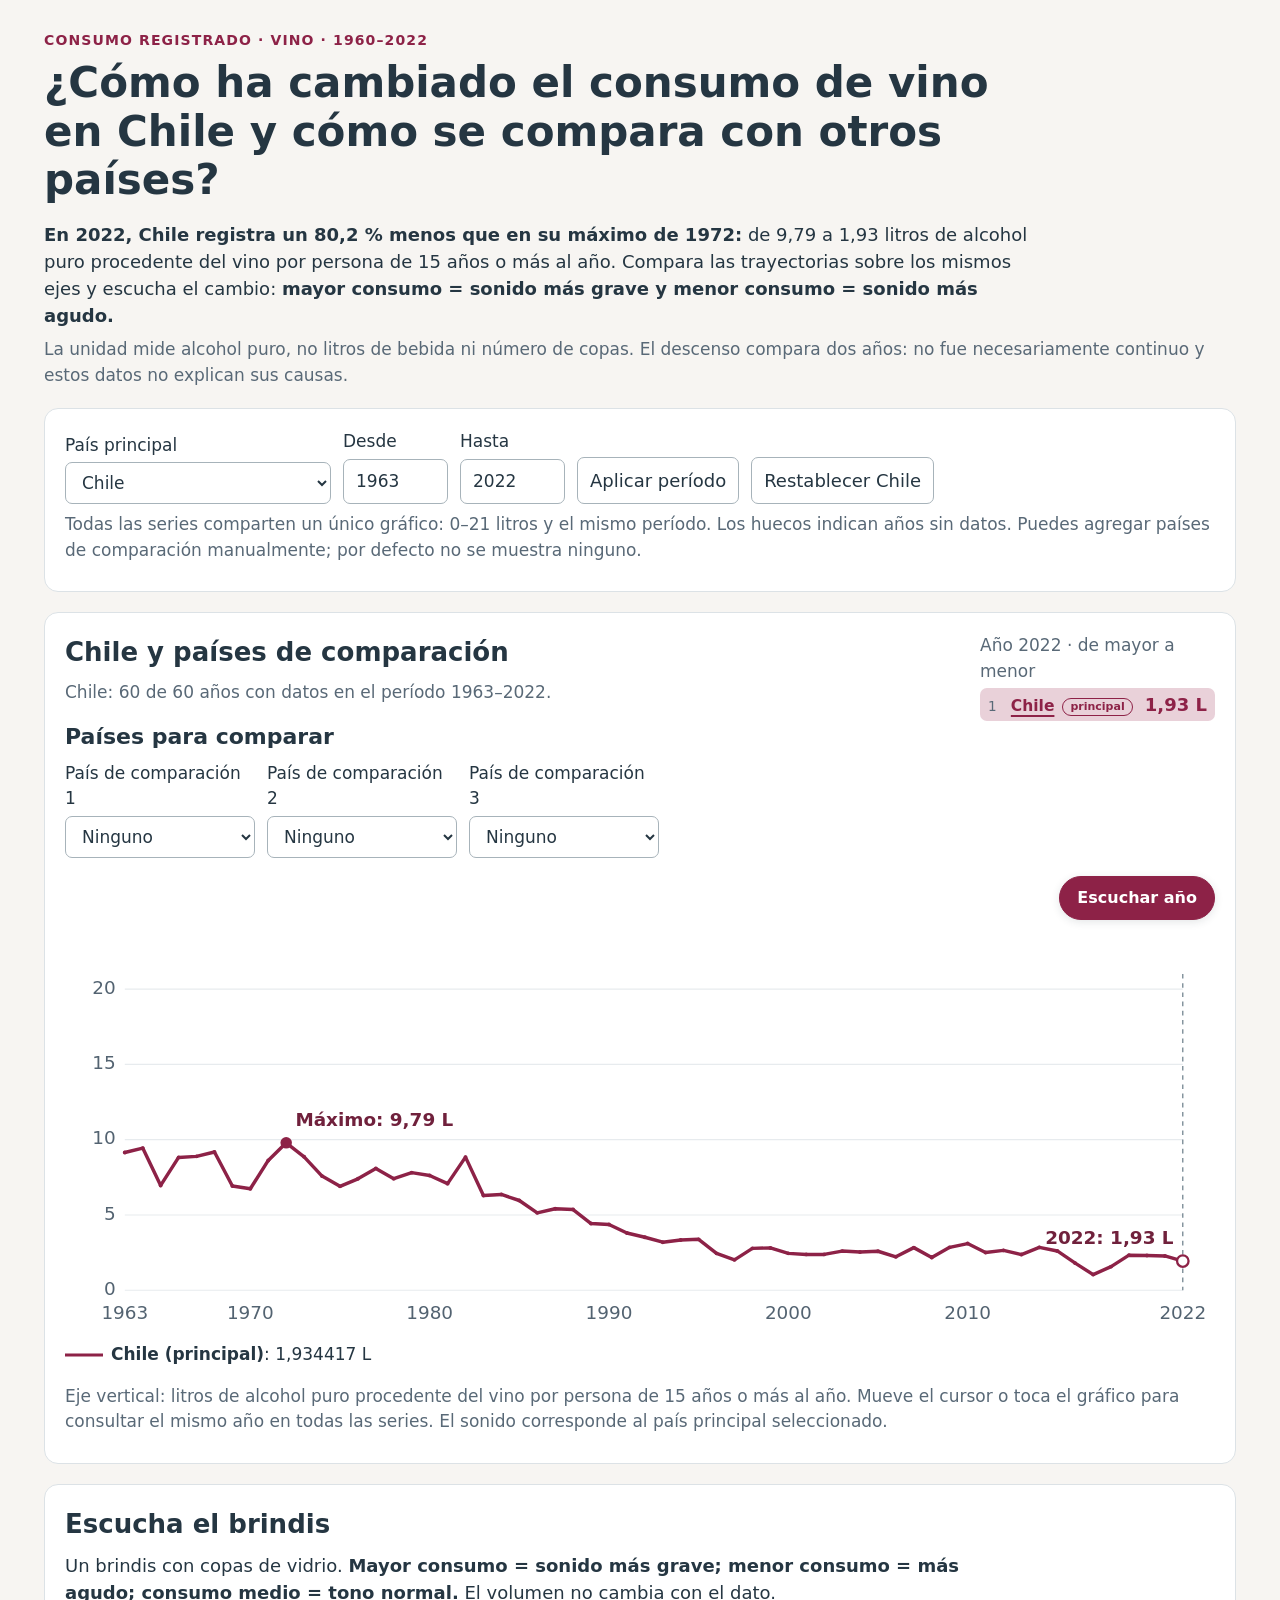
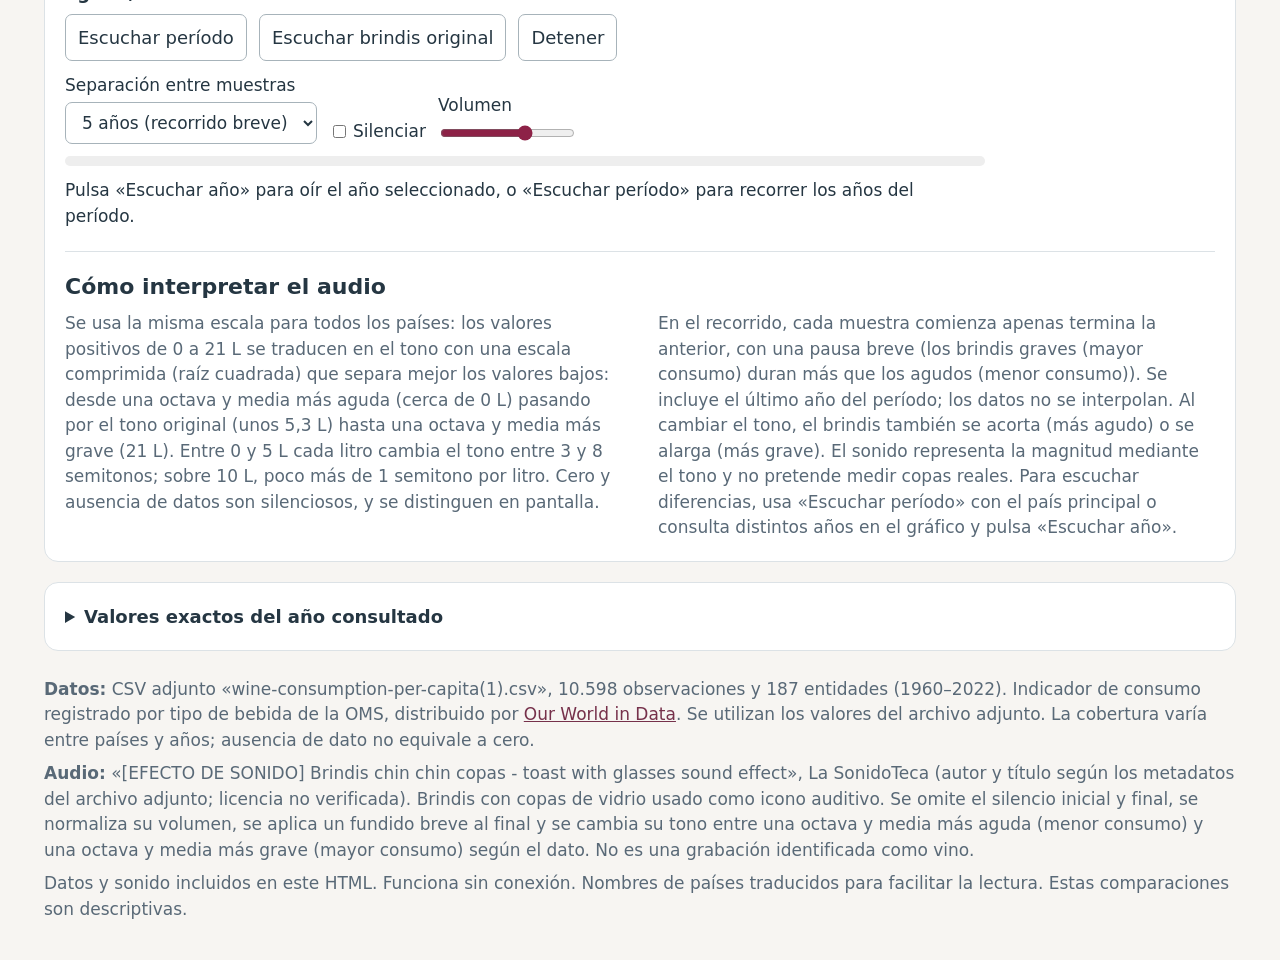
==== commit 9a11a6d3: "V4 actualizado a la fisicalización" ====
--- a/V4_2.html
+++ b/V4_2.html
@@ -24,7 +24,7 @@
 <h1>¿Cómo ha cambiado el consumo de vino en Chile y cómo se compara con otros países?</h1>
 <p class="context"><strong>En 2022, Chile registra un 80,2 % menos que en su máximo de 1972:</strong> de 9,79 a 1,93 litros de alcohol puro procedente del vino por persona de 15 años o más al año. Compara las trayectorias sobre los mismos ejes y escucha el cambio: <strong>mayor consumo = sonido más grave y menor consumo = sonido más agudo.</strong></p>
 <p class="muted">La unidad mide alcohol puro, no litros de bebida ni número de copas. El descenso compara dos años: no fue necesariamente continuo y estos datos no explican sus causas.</p>
-<section class="card"><div class="controls"><label>País principal<select id="mainCountry"></select></label><label>Desde<input id="from" type="number" min="1960" max="2022" value="1963"></label><label>Hasta<input id="to" type="number" min="1960" max="2022" value="2022"></label><button id="apply">Aplicar período</button><button id="reset">Restablecer Chile</button></div><p class="muted">Todas las series comparten un único gráfico: 0–21 litros y el mismo período. Los huecos indican años sin datos. Comparación regional inicial: Argentina, Uruguay y Brasil.</p><div id="rangeError" role="alert"></div></section>
+<section class="card"><div class="controls"><label>País principal<select id="mainCountry"></select></label><label>Desde<input id="from" type="number" min="1960" max="2022" value="1963"></label><label>Hasta<input id="to" type="number" min="1960" max="2022" value="2022"></label><button id="apply">Aplicar período</button><button id="reset">Restablecer Chile</button></div><p class="muted">Todas las series comparten un único gráfico: 0–21 litros y el mismo período. Los huecos indican años sin datos. Puedes agregar países de comparación manualmente; por defecto no se muestra ninguno.</p><div id="rangeError" role="alert"></div></section>
 <section class="card"><div class="headrow"><div><h2 id="mainTitle">Chile</h2><p id="mainNote" class="muted"></p><div class="comparison-controls"><h3>Países para comparar</h3><div class="controls" id="comparisons"></div></div></div><div class="values"><div id="selectedYear" class="muted"></div><ul id="otherValues" class="vlist"></ul></div></div><div class="extreme-toolbar"><button id="listen" class="primary">Escuchar año</button></div><svg id="mainChart" class="chart" viewBox="0 0 1000 350" role="img" aria-label="Evolución del país principal"></svg><div id="legend" class="legend" aria-label="Países, estilos de línea y valores del año consultado"></div><p class="muted">Eje vertical: litros de alcohol puro procedente del vino por persona de 15 años o más al año. Mueve el cursor o toca el gráfico para consultar el mismo año en todas las series. El sonido corresponde al país principal seleccionado.</p></section>
 
 <section class="card sound"><div><h2>Escucha el brindis</h2><p>Un brindis con copas de vidrio. <strong>Mayor consumo = sonido más grave; menor consumo = más agudo; consumo medio = tono normal.</strong> El volumen no cambia con el dato.</p><div class="controls"><button id="play">Escuchar período</button><button id="original">Escuchar brindis original</button><button id="stop">Detener</button></div><div class="controls" style="margin-top:12px"><label>Separación entre muestras<select id="step"><option value="5">5 años (recorrido breve)</option><option value="1">1 año (todos los años)</option></select></label><label class="check"><input id="mute" type="checkbox">Silenciar</label><label>Volumen<input id="volume" type="range" min="0" max="1" step="0.05" value="0.65"></label></div><div class="meter" aria-hidden="true"><i id="meter"></i></div><p id="status" role="status" aria-live="polite">Pulsa «Escuchar año» para oír el año seleccionado, o «Escuchar período» para recorrer los años del período.</p></div><div class="sound-info"><h3>Cómo interpretar el audio</h3><p class="muted">Se usa la misma escala para todos los países: los valores positivos de 0 a 21 L se traducen en el tono con una escala comprimida (raíz cuadrada) que separa mejor los valores bajos: desde una octava y media más aguda (cerca de 0 L) pasando por el tono original (unos 5,3 L) hasta una octava y media más grave (21 L). Entre 0 y 5 L cada litro cambia el tono entre 3 y 8 semitonos; sobre 10 L, poco más de 1 semitono por litro. Cero y ausencia de datos son silenciosos, y se distinguen en pantalla.</p><p class="muted">En el recorrido, cada muestra comienza apenas termina la anterior, con una pausa breve (los brindis graves (mayor consumo) duran más que los agudos (menor consumo)). Se incluye el último año del período; los datos no se interpolan. Al cambiar el tono, el brindis también se acorta (más agudo) o se alarga (más grave). El sonido representa la magnitud mediante el tono y no pretende medir copas reales. Para escuchar diferencias, usa «Escuchar período» con el país principal o consulta distintos años en el gráfico y pulsa «Escuchar año».</p></div></section>
@@ -32,7 +32,7 @@
 <footer><p><strong>Datos:</strong> CSV adjunto «wine-consumption-per-capita(1).csv», 10.598 observaciones y 187 entidades (1960–2022). Indicador de consumo registrado por tipo de bebida de la OMS, distribuido por <a href="https://ourworldindata.org/grapher/wine-consumption-per-capita" target="_blank" rel="noopener">Our World in Data</a>. Se utilizan los valores del archivo adjunto. La cobertura varía entre países y años; ausencia de dato no equivale a cero.</p><p><strong>Audio:</strong> «[EFECTO DE SONIDO] Brindis chin chin copas - toast with glasses sound effect», La SonidoTeca (autor y título según los metadatos del archivo adjunto; licencia no verificada). Brindis con copas de vidrio usado como icono auditivo. Se omite el silencio inicial y final, se normaliza su volumen, se aplica un fundido breve al final y se cambia su tono entre una octava y media más aguda (menor consumo) y una octava y media más grave (mayor consumo) según el dato. No es una grabación identificada como vino.</p><p>Datos y sonido incluidos en este HTML. Funciona sin conexión. Nombres de países traducidos para facilitar la lectura. Estas comparaciones son descriptivas.</p></footer>
 <script id="data" type="application/json">[["AFG",1961,0.0],["AFG",1962,0.0],["AFG",1963,0.0],["AFG",1964,0.0],["AFG",1965,0.0],["AFG",1966,0.0],["AFG",1967,0.0],["AFG",1968,0.0],["AFG",1969,0.0],["AFG",1970,0.0],["AFG",1971,0.0],["AFG",1972,0.0],["AFG",1973,0.0],["AFG",1974,0.0],["AFG",1975,0.0],["AFG",1976,0.0],["AFG",1977,0.0],["AFG",1978,0.0],["AFG",1979,0.0],["AFG",1980,0.0],["AFG",1981,0.0],["AFG",1982,0.0],["AFG",1983,0.0],["AFG",1984,0.0],["AFG",1985,0.0],["AFG",1986,0.0],["AFG",1987,0.0],["AFG",1988,0.0],["AFG",1989,0.0],["AFG",1990,0.0],["AFG",1991,0.0],["AFG",1992,0.0],["AFG",1993,0.0],["AFG",1994,0.0],["AFG",1995,0.0],["AFG",1996,0.0],["AFG",1997,0.0],["AFG",1998,0.0],["AFG",1999,0.0],["AFG",2000,0.0],["AFG",2001,0.0],["AFG",2002,0.0],["AFG",2003,0.0],["AFG",2004,0.0],["AFG",2005,0.0],["AFG",2006,0.0],["AFG",2007,0.0],["AFG",2008,0.0],["AFG",2009,0.0],["AFG",2010,0.0],["AFG",2011,0.0],["AFG",2012,0.0],["AFG",2013,0.0],["AFG",2014,0.0],["AFG",2015,0.0],["AFG",2016,0.0],["AFG",2017,0.0],["AFG",2018,0.0],["AFG",2019,0.0],["AFG",2020,0.0],["AFG",2021,0.0],["AFG",2022,0.0],["ALB",1962,0.28],["ALB",1963,0.19],["ALB",1964,0.26],["ALB",1965,0.21],["ALB",1966,0.13],["ALB",1967,0.19],["ALB",1968,0.36],["ALB",1969,0.47],["ALB",1970,0.51],["ALB",1971,0.13],["ALB",1972,0.23],["ALB",1973,0.34],["ALB",1974,0.19],["ALB",1975,0.14],["ALB",1976,0.14],["ALB",1977,0.16],["ALB",1978,0.3],["ALB",1979,0.16],["ALB",1980,0.44],["ALB",1981,0.4],["ALB",1982,0.2],["ALB",1983,0.29],["ALB",1984,0.25],["ALB",1985,0.23],["ALB",1986,0.24],["ALB",1987,0.41],["ALB",1988,0.37],["ALB",1989,0.46],["ALB",1990,0.65],["ALB",1991,0.61],["ALB",1992,0.67],["ALB",1993,0.66],["ALB",1994,0.68],["ALB",1995,1.05],["ALB",1996,1.37],["ALB",1997,0.98],["ALB",1998,0.62],["ALB",1999,0.76],["ALB",2000,0.9483237],["ALB",2001,0.9561968],["ALB",2002,0.97756445],["ALB",2003,1.0018864],["ALB",2004,1.0441778],["ALB",2005,0.990992],["ALB",2006,1.0262771],["ALB",2007,1.0170395],["ALB",2008,1.0205657],["ALB",2009,1.0517896],["ALB",2010,1.1104522],["ALB",2011,1.0954901],["ALB",2012,1.086138],["ALB",2013,1.074],["ALB",2014,1.002],["ALB",2015,1.1136],["ALB",2016,1.1808],["ALB",2017,1.0956],["ALB",2018,1.0416],["ALB",2019,1.0884],["ALB",2020,1.1724],["ALB",2021,1.4616],["ALB",2022,1.5864],["DZA",1961,1.6],["DZA",1962,1.14],["DZA",1963,0.73],["DZA",1964,0.57],["DZA",1965,0.58],["DZA",1966,0.5],["DZA",1967,0.5],["DZA",1968,0.82],["DZA",1969,1.27],["DZA",1970,1.17],["DZA",1971,1.61],["DZA",1972,2.04],["DZA",1973,1.07],["DZA",1974,1.12],["DZA",1975,1.04],["DZA",1976,0.98],["DZA",1977,0.67],["DZA",1978,0.58],["DZA",1979,0.26],["DZA",1980,0.19],["DZA",1981,0.17],["DZA",1982,0.13],["DZA",1983,0.13],["DZA",1984,0.12],["DZA",1985,0.11],["DZA",1986,0.1],["DZA",1987,0.1],["DZA",1988,0.25],["DZA",1989,0.23],["DZA",1990,0.0],["DZA",1991,0.0],["DZA",1992,0.0],["DZA",1993,0.0],["DZA",1994,0.0],["DZA",1995,0.0],["DZA",1996,0.0],["DZA",1997,0.0],["DZA",1998,0.0],["DZA",1999,0.0],["DZA",2000,0.1488],["DZA",2001,0.1488],["DZA",2002,0.1488],["DZA",2003,0.1488],["DZA",2004,0.1488],["DZA",2005,0.1488],["DZA",2006,0.1488],["DZA",2007,0.1488],["DZA",2008,0.1488],["DZA",2009,0.1488],["DZA",2010,0.1488],["DZA",2011,0.1488],["DZA",2012,0.1488],["DZA",2013,0.1488],["DZA",2014,0.1608],["DZA",2015,0.0804],["DZA",2016,0.0756],["DZA",2017,0.102],["DZA",2018,0.1236],["DZA",2019,0.108],["DZA",2020,0.1044],["DZA",2021,0.1116],["DZA",2022,0.1128],["AND",2000,6.53],["AND",2001,6.405],["AND",2002,6.265],["AND",2003,5.985],["AND",2004,5.905],["AND",2005,5.66],["AND",2006,5.59],["AND",2007,5.19],["AND",2008,4.885],["AND",2009,4.845],["AND",2010,4.71],["AND",2011,4.735],["AND",2012,4.73],["AND",2013,4.61],["AND",2014,4.125],["AND",2015,5.41],["AND",2016,5.395],["AND",2017,5.34],["AND",2018,4.965],["AND",2019,4.965],["AND",2020,4.175],["AND",2021,4.68],["AND",2022,4.985],["AGO",1961,3.36],["AGO",1962,2.38],["AGO",1963,2.93],["AGO",1964,3.5],["AGO",1965,4.01],["AGO",1966,4.35],["AGO",1967,3.87],["AGO",1968,3.65],["AGO",1969,3.62],["AGO",1970,3.2],["AGO",1971,2.37],["AGO",1972,1.9],["AGO",1973,1.66],["AGO",1974,1.73],["AGO",1975,0.8],["AGO",1976,0.39],["AGO",1977,0.19],["AGO",1978,0.05],["AGO",1979,0.22],["AGO",1980,0.33],["AGO",1981,0.49],["AGO",1982,0.37],["AGO",1983,0.52],["AGO",1984,0.57],["AGO",1985,0.83],["AGO",1986,0.32],["AGO",1987,0.24],["AGO",1988,0.58],["AGO",1989,0.82],["AGO",1990,0.65],["AGO",1991,0.78],["AGO",1992,1.22],["AGO",1993,0.69],["AGO",1994,0.73],["AGO",1995,0.56],["AGO",1996,0.49],["AGO",1997,0.81],["AGO",1998,0.91],["AGO",1999,0.39],["AGO",2000,0.8604],["AGO",2001,0.8604],["AGO",2002,0.8604],["AGO",2003,0.8604],["AGO",2004,0.8604],["AGO",2005,0.8604],["AGO",2006,0.8604],["AGO",2007,0.8604],["AGO",2008,0.8604],["AGO",2009,0.8604],["AGO",2010,0.8604],["AGO",2011,0.8604],["AGO",2012,0.8604],["AGO",2013,0.8604],["AGO",2014,1.0956],["AGO",2015,1.062],["AGO",2016,0.6948],["AGO",2017,0.5544],["AGO",2018,0.3864],["AGO",2019,0.246],["AGO",2020,0.2076],["AGO",2021,0.1476],["AGO",2022,0.1932],["ATG",1962,0.09],["ATG",1963,0.1],["ATG",1964,0.02],["ATG",1965,0.01],["ATG",1966,0.02],["ATG",1967,0.03],["ATG",1968,0.04],["ATG",1969,0.03],["ATG",1970,0.04],["ATG",1971,0.03],["ATG",1972,0.03],["ATG",1973,0.07],["ATG",1974,0.08],["ATG",1975,0.05],["ATG",1976,0.06],["ATG",1977,0.2],["ATG",1978,0.23],["ATG",1979,0.22],["ATG",1980,0.58],["ATG",1981,0.85],["ATG",1982,0.13],["ATG",1983,0.26],["ATG",1984,0.65],["ATG",1985,0.26],["ATG",1986,0.31],["ATG",1987,0.34],["ATG",1988,0.78],["ATG",1989,1.3],["ATG",1990,1.0],["ATG",1991,1.08],["ATG",1992,1.12],["ATG",1993,1.09],["ATG",1994,0.93],["ATG",1995,0.51],["ATG",1996,0.52],["ATG",1997,0.68],["ATG",1998,0.64],["ATG",1999,0.78],["ATG",2000,2.9568],["ATG",2001,2.9568],["ATG",2002,2.9568],["ATG",2003,2.9568],["ATG",2004,2.9568],["ATG",2005,2.9568],["ATG",2006,2.9568],["ATG",2007,2.9568],["ATG",2008,2.9568],["ATG",2009,2.9568],["ATG",2010,2.9568],["ATG",2011,2.9568],["ATG",2012,2.9568],["ATG",2013,2.9568],["ATG",2014,3.2568],["ATG",2015,2.7048],["ATG",2016,3.5004],["ATG",2017,4.11],["ATG",2018,3.8916],["ATG",2019,3.2436],["ATG",2020,2.4],["ATG",2021,2.3688],["ATG",2022,2.6844],["ARG",1961,13.61],["ARG",1962,14.03],["ARG",1963,14.85],["ARG",1964,14.96],["ARG",1965,14.75],["ARG",1966,13.75],["ARG",1967,14.16],["ARG",1968,14.93],["ARG",1969,15.07],["ARG",1970,15.6],["ARG",1971,14.42],["ARG",1972,13.35],["ARG",1973,12.19],["ARG",1974,12.95],["ARG",1975,14.02],["ARG",1976,14.21],["ARG",1977,14.91],["ARG",1978,13.93],["ARG",1979,13.13],["ARG",1980,13.18],["ARG",1981,12.94],["ARG",1982,12.77],["ARG",1983,12.35],["ARG",1984,11.53],["ARG",1985,10.45],["ARG",1986,10.3],["ARG",1987,10.1],["ARG",1988,9.71],["ARG",1989,9.32],["ARG",1990,9.42],["ARG",1991,9.31],["ARG",1992,8.61],["ARG",1993,7.92],["ARG",1994,7.13],["ARG",1995,6.76],["ARG",1996,6.4],["ARG",1997,6.37],["ARG",1998,5.87],["ARG",1999,5.76],["ARG",2000,5.3],["ARG",2001,5.32],["ARG",2002,5.28],["ARG",2003,5.08],["ARG",2004,5.03],["ARG",2005,4.64],["ARG",2006,4.67],["ARG",2007,4.65],["ARG",2008,4.45],["ARG",2009,4.31],["ARG",2010,3.91],["ARG",2011,3.11],["ARG",2012,3.49],["ARG",2013,3.47],["ARG",2014,3.18],["ARG",2015,3.37],["ARG",2016,3.1],["ARG",2017,3.14],["ARG",2018,2.85],["ARG",2019,2.51],["ARG",2020,2.96],["ARG",2021,3.59],["ARG",2022,3.7],["ARM",1990,2.18],["ARM",1991,2.13],["ARM",1992,1.28],["ARM",1993,1.43],["ARM",1994,1.26],["ARM",1995,0.55],["ARM",1996,0.43],["ARM",1997,0.24],["ARM",1998,0.17],["ARM",1999,0.31],["ARM",2000,0.1787467],["ARM",2001,0.17166084],["ARM",2002,0.16451184],["ARM",2003,0.16379368],["ARM",2004,0.16093066],["ARM",2005,0.16197623],["ARM",2006,0.16623452],["ARM",2007,0.17306076],["ARM",2008,0.18560503],["ARM",2009,0.1916978],["ARM",2010,0.22715959],["ARM",2011,0.2643165],["ARM",2012,0.2699113],["ARM",2013,0.276],["ARM",2014,0.216],["ARM",2015,0.2232],["ARM",2016,0.3084],["ARM",2017,0.39],["ARM",2018,0.3444],["ARM",2019,0.4596],["ARM",2020,0.5256],["ARM",2021,0.546],["ARM",2022,0.54],["AUS",1961,0.88],["AUS",1962,0.91],["AUS",1963,0.96],["AUS",1964,0.97],["AUS",1965,1.05],["AUS",1966,1.17],["AUS",1967,1.3],["AUS",1968,1.4],["AUS",1969,1.52],["AUS",1970,1.49],["AUS",1971,1.51],["AUS",1972,1.66],["AUS",1973,1.87],["AUS",1974,2.08],["AUS",1975,2.18],["AUS",1976,2.27],["AUS",1977,2.36],["AUS",1978,2.7],["AUS",1979,2.83],["AUS",1980,2.98],["AUS",1981,3.12],["AUS",1982,3.21],["AUS",1983,3.3],["AUS",1984,3.43],["AUS",1985,3.47],["AUS",1986,3.34],["AUS",1987,3.31],["AUS",1988,3.06],["AUS",1989,2.92],["AUS",1990,2.75],["AUS",1991,2.87],["AUS",1992,2.8],["AUS",1993,2.67],["AUS",1994,2.7],["AUS",1995,2.66],["AUS",1996,2.74],["AUS",1997,2.86],["AUS",1998,2.87],["AUS",1999,2.94],["AUS",2000,3.3],["AUS",2001,3.29],["AUS",2002,3.41],["AUS",2003,3.5],["AUS",2004,3.59],["AUS",2005,3.6],["AUS",2006,3.78],["AUS",2007,3.74],["AUS",2008,4.04],["AUS",2009,4.08],["AUS",2010,3.96],["AUS",2011,3.91],["AUS",2012,3.82],["AUS",2013,3.8],["AUS",2014,3.86],["AUS",2015,4.17],["AUS",2016,4.36],["AUS",2017,4.41],["AUS",2018,4.45],["AUS",2019,4.21],["AUS",2020,4.54],["AUS",2021,4.52],["AUS",2022,4.44],["AUT",1960,2.81],["AUT",1961,3.01],["AUT",1962,2.9],["AUT",1963,3.0],["AUT",1964,3.1],["AUT",1965,4.0],["AUT",1966,4.7],["AUT",1967,4.8],["AUT",1968,5.0],["AUT",1969,5.0],["AUT",1970,5.2],["AUT",1971,5.4],["AUT",1972,5.4],["AUT",1973,5.5],["AUT",1974,5.3],["AUT",1975,5.2],["AUT",1976,5.4],["AUT",1977,5.3],["AUT",1978,5.1],["AUT",1979,5.2],["AUT",1980,5.1],["AUT",1981,5.0],["AUT",1982,5.0],["AUT",1983,5.3],["AUT",1984,5.1],["AUT",1985,4.8],["AUT",1986,4.6],["AUT",1987,4.7],["AUT",1988,4.8],["AUT",1989,4.9],["AUT",1990,4.8],["AUT",1991,4.7],["AUT",1992,4.6],["AUT",1993,4.5],["AUT",1994,4.3],["AUT",1995,4.5],["AUT",1996,4.4],["AUT",1997,4.2],["AUT",1998,4.3],["AUT",1999,4.2],["AUT",2000,4.34],["AUT",2001,4.21],["AUT",2002,3.96],["AUT",2003,4.07],["AUT",2004,3.82],["AUT",2005,4.05],["AUT",2006,4.39],["AUT",2007,4.38],["AUT",2008,3.89],["AUT",2009,4.0],["AUT",2010,4.34],["AUT",2011,4.1],["AUT",2012,4.09],["AUT",2013,3.97],["AUT",2014,4.2],["AUT",2015,3.62],["AUT",2016,3.74],["AUT",2017,3.62],["AUT",2018,3.62],["AUT",2019,3.74],["AUT",2020,3.5],["AUT",2021,3.5],["AUT",2022,3.5],["AZE",1990,2.92],["AZE",1991,2.88],["AZE",1992,0.13],["AZE",1993,0.47],["AZE",1994,0.18],["AZE",1995,0.13],["AZE",1996,0.1],["AZE",1997,0.16],["AZE",1998,1.35],["AZE",1999,0.89],["AZE",2000,0.20784508],["AZE",2001,0.19833758],["AZE",2002,0.18396631],["AZE",2003,0.16963966],["AZE",2004,0.15553528],["AZE",2005,0.14459947],["AZE",2006,0.1504664],["AZE",2007,0.15995155],["AZE",2008,0.17086522],["AZE",2009,0.17],["AZE",2010,0.2],["AZE",2011,0.15],["AZE",2012,0.15],["AZE",2013,0.15],["AZE",2014,0.15],["AZE",2015,0.14],["AZE",2016,0.15],["AZE",2017,0.13],["AZE",2018,0.15],["AZE",2019,0.06],["AZE",2020,0.11],["AZE",2021,0.15],["AZE",2022,0.12],["BHS",1961,1.16],["BHS",1962,1.08],["BHS",1963,1.14],["BHS",1964,1.28],["BHS",1965,1.72],["BHS",1966,1.62],["BHS",1967,1.64],["BHS",1968,1.57],["BHS",1969,2.25],["BHS",1970,2.04],["BHS",1971,1.88],["BHS",1972,2.08],["BHS",1973,2.66],["BHS",1974,2.08],["BHS",1975,1.95],["BHS",1976,2.87],["BHS",1977,2.2],["BHS",1978,2.24],["BHS",1979,2.12],["BHS",1980,2.15],["BHS",1981,1.68],["BHS",1982,3.03],["BHS",1983,2.21],["BHS",1984,1.92],["BHS",1985,1.9],["BHS",1986,1.83],["BHS",1987,2.16],["BHS",1988,1.41],["BHS",1989,1.5],["BHS",1990,1.98],["BHS",1991,1.77],["BHS",1992,1.63],["BHS",1993,1.51],["BHS",1994,1.33],["BHS",1995,1.65],["BHS",1996,0.81],["BHS",1997,0.97],["BHS",1998,0.93],["BHS",1999,1.14],["BHS",2000,1.3900433],["BHS",2001,1.421076],["BHS",2002,1.4175519],["BHS",2003,1.3332283],["BHS",2004,1.198674],["BHS",2005,1.2647449],["BHS",2006,1.3764694],["BHS",2007,1.5249876],["BHS",2008,1.5138161],["BHS",2009,1.4500757],["BHS",2010,1.4042068],["BHS",2011,1.4121218],["BHS",2012,1.3750534],["BHS",2013,1.3608],["BHS",2014,1.2564],["BHS",2015,1.4352],["BHS",2016,1.4904],["BHS",2017,1.35],["BHS",2018,1.3668],["BHS",2019,1.3836],["BHS",2020,1.3656],["BHS",2021,1.2804],["BHS",2022,1.7556],["BHR",1970,0.14],["BHR",1971,0.16],["BHR",1972,0.14],["BHR",1973,0.21],["BHR",1974,0.22],["BHR",1975,0.36],["BHR",1977,0.46],["BHR",1979,0.18],["BHR",1980,0.21],["BHR",1981,0.23],["BHR",1982,0.62],["BHR",1983,0.56],["BHR",1984,0.56],["BHR",1985,0.49],["BHR",1986,0.24],["BHR",1987,0.46],["BHR",1988,0.22],["BHR",1989,0.22],["BHR",1990,0.21],["BHR",1991,0.1],["BHR",1992,0.17],["BHR",1993,0.16],["BHR",1994,0.15],["BHR",1995,0.12],["BHR",1996,0.1],["BHR",1997,0.24],["BHR",1998,0.12],["BHR",1999,0.15],["BHR",2000,0.2301791],["BHR",2001,0.23552239],["BHR",2002,0.24387613],["BHR",2003,0.19784994],["BHR",2004,0.21853773],["BHR",2005,0.21212038],["BHR",2006,0.21035995],["BHR",2007,0.21567707],["BHR",2008,0.22334425],["BHR",2009,0.22991869],["BHR",2010,0.23068756],["BHR",2011,0.18533193],["BHR",2012,0.19814761],["BHR",2013,0.1896],["BHR",2014,0.2184],["BHR",2015,0.1548],["BHR",2016,0.1392],["BHR",2017,0.216],["BHR",2018,0.2112],["BHR",2019,0.1308],["BHR",2020,0.1524],["BHR",2021,0.144],["BHR",2022,0.1644],["BGD",1961,0.0],["BGD",1962,0.0],["BGD",1963,0.0],["BGD",1964,0.0],["BGD",1965,0.0],["BGD",1966,0.0],["BGD",1967,0.0],["BGD",1968,0.0],["BGD",1969,0.0],["BGD",1970,0.0],["BGD",1971,0.0],["BGD",1972,0.0],["BGD",1973,0.0],["BGD",1974,0.0],["BGD",1975,0.0],["BGD",1976,0.0],["BGD",1977,0.0],["BGD",1978,0.0],["BGD",1979,0.0],["BGD",1980,0.0],["BGD",1981,0.0],["BGD",1982,0.0],["BGD",1984,0.0],["BGD",1985,0.0],["BGD",1986,0.0],["BGD",1987,0.0],["BGD",1988,0.0],["BGD",1989,0.0],["BGD",1990,0.0],["BGD",1991,0.0],["BGD",1992,0.0],["BGD",1993,0.0],["BGD",1994,0.0],["BGD",1995,0.0],["BGD",1996,0.0],["BGD",1997,0.0],["BGD",1998,0.0],["BGD",1999,0.0],["BGD",2000,0.0],["BGD",2001,0.0],["BGD",2002,0.0],["BGD",2003,0.0],["BGD",2004,0.0],["BGD",2005,0.0],["BGD",2006,0.0],["BGD",2007,0.0],["BGD",2008,0.0],["BGD",2009,0.0],["BGD",2010,0.0],["BGD",2011,0.0],["BGD",2012,0.0],["BGD",2013,0.0],["BGD",2014,0.0],["BGD",2015,0.0],["BGD",2016,0.0],["BGD",2017,0.0],["BGD",2018,0.0],["BGD",2019,0.0],["BGD",2020,0.0],["BGD",2021,0.0],["BGD",2022,0.0],["BRB",1990,0.36],["BRB",1991,0.38],["BRB",1992,0.34],["BRB",1993,0.33],["BRB",1994,0.43],["BRB",1995,0.41],["BRB",1996,0.4],["BRB",1997,0.46],["BRB",1998,0.25],["BRB",1999,0.53],["BRB",2000,0.95810634],["BRB",2001,1.0154632],["BRB",2002,1.0569786],["BRB",2003,1.0818564],["BRB",2004,1.0966157],["BRB",2005,1.0891191],["BRB",2006,1.1878774],["BRB",2007,1.2806463],["BRB",2008,1.2688622],["BRB",2009,1.1611358],["BRB",2010,1.2866333],["BRB",2011,1.2913938],["BRB",2012,1.2646405],["BRB",2013,1.2372],["BRB",2014,1.2324],["BRB",2015,1.5396],["BRB",2016,1.7976],["BRB",2017,1.5192],["BRB",2018,1.4088],["BRB",2019,1.4028],["BRB",2020,1.3452],["BRB",2021,1.0296],["BRB",2022,1.3392],["BLR",1988,0.0],["BLR",1989,1.34],["BLR",1990,1.28],["BLR",1991,1.25],["BLR",1992,0.24],["BLR",1993,0.48],["BLR",1994,0.66],["BLR",1995,0.41],["BLR",1996,0.28],["BLR",1997,0.37],["BLR",1998,0.72],["BLR",1999,0.83],["BLR",2000,0.17],["BLR",2001,0.37],["BLR",2002,0.41],["BLR",2003,0.49],["BLR",2004,0.22],["BLR",2005,0.54],["BLR",2006,0.57],["BLR",2007,0.6],["BLR",2008,0.63],["BLR",2009,0.59],["BLR",2010,0.73],["BLR",2011,0.71],["BLR",2012,0.74],["BLR",2013,0.82],["BLR",2014,0.82],["BLR",2015,0.73],["BLR",2016,0.78],["BLR",2017,0.83],["BLR",2018,0.88],["BLR",2019,0.96],["BLR",2020,1.01],["BLR",2021,1.03],["BLR",2022,0.97],["BEL",1963,1.01],["BEL",1964,1.33],["BEL",1965,1.62],["BEL",1966,1.4],["BEL",1967,1.53],["BEL",1968,1.72],["BEL",1969,1.75],["BEL",1970,2.04],["BEL",1971,2.08],["BEL",1972,2.23],["BEL",1973,2.25],["BEL",1974,2.32],["BEL",1975,2.52],["BEL",1976,2.31],["BEL",1977,2.52],["BEL",1978,2.47],["BEL",1979,2.82],["BEL",1980,2.83],["BEL",1981,2.87],["BEL",1982,2.96],["BEL",1983,2.95],["BEL",1984,3.11],["BEL",1985,3.08],["BEL",1986,2.93],["BEL",1987,3.1],["BEL",1988,3.41],["BEL",1989,3.09],["BEL",1990,3.34],["BEL",1991,3.21],["BEL",1992,3.33],["BEL",1993,3.44],["BEL",1994,3.22],["BEL",1995,3.35],["BEL",1996,3.35],["BEL",1997,3.34],["BEL",1998,2.59],["BEL",1999,2.67],["BEL",2000,3.83],["BEL",2001,3.83],["BEL",2002,3.83],["BEL",2003,3.83],["BEL",2004,3.83],["BEL",2005,3.83],["BEL",2006,3.83],["BEL",2007,3.83],["BEL",2008,3.83],["BEL",2009,3.66],["BEL",2010,3.72],["BEL",2011,3.71],["BEL",2012,3.72],["BEL",2013,3.87],["BEL",2014,3.97],["BEL",2015,3.97],["BEL",2016,3.47],["BEL",2017,3.42],["BEL",2018,3.41],["BEL",2019,3.41],["BEL",2020,3.35],["BEL",2021,2.988297],["BEL",2022,2.5926087],["BLZ",1961,0.06],["BLZ",1962,0.06],["BLZ",1963,0.06],["BLZ",1964,0.07],["BLZ",1965,0.05],["BLZ",1966,0.03],["BLZ",1967,0.03],["BLZ",1968,0.07],["BLZ",1969,0.06],["BLZ",1970,0.06],["BLZ",1971,0.06],["BLZ",1972,0.06],["BLZ",1973,0.09],["BLZ",1974,0.13],["BLZ",1975,0.08],["BLZ",1976,0.08],["BLZ",1977,0.05],["BLZ",1978,0.11],["BLZ",1979,0.16],["BLZ",1980,0.14],["BLZ",1981,0.16],["BLZ",1982,0.16],["BLZ",1983,0.14],["BLZ",1984,0.15],["BLZ",1985,0.17],["BLZ",1986,0.21],["BLZ",1987,0.18],["BLZ",1988,0.18],["BLZ",1990,0.12],["BLZ",1991,0.08],["BLZ",1992,0.11],["BLZ",1993,0.12],["BLZ",1994,0.11],["BLZ",1995,0.08],["BLZ",1996,0.1],["BLZ",1997,0.07],["BLZ",1998,0.07],["BLZ",1999,0.06],["BLZ",2000,0.5387328],["BLZ",2001,0.56439584],["BLZ",2002,0.5868145],["BLZ",2003,0.59841484],["BLZ",2004,0.58521956],["BLZ",2005,0.6583697],["BLZ",2006,0.69843614],["BLZ",2007,0.83089954],["BLZ",2008,0.7984933],["BLZ",2009,0.63329494],["BLZ",2010,0.658192],["BLZ",2011,0.6583358],["BLZ",2012,0.64461184],["BLZ",2013,0.6264],["BLZ",2014,0.756],["BLZ",2015,0.6828],["BLZ",2016,0.6168],["BLZ",2017,0.6456],["BLZ",2018,0.672],["BLZ",2019,0.654],["BLZ",2020,0.5556],["BLZ",2021,0.3768],["BLZ",2022,0.5856],["BEN",1961,0.2],["BEN",1962,0.22],["BEN",1963,0.26],["BEN",1964,0.23],["BEN",1965,0.19],["BEN",1966,0.19],["BEN",1967,0.17],["BEN",1968,0.21],["BEN",1969,0.17],["BEN",1970,0.17],["BEN",1971,0.2],["BEN",1972,0.18],["BEN",1973,0.16],["BEN",1974,0.13],["BEN",1975,0.21],["BEN",1976,0.21],["BEN",1977,0.24],["BEN",1978,0.19],["BEN",1979,0.18],["BEN",1980,0.11],["BEN",1981,0.18],["BEN",1982,0.15],["BEN",1983,0.09],["BEN",1984,0.08],["BEN",1985,0.07],["BEN",1986,0.12],["BEN",1987,0.11],["BEN",1988,0.1],["BEN",1989,0.09],["BEN",1990,0.07],["BEN",1991,0.05],["BEN",1992,0.08],["BEN",1993,0.11],["BEN",1994,0.04],["BEN",1995,0.06],["BEN",1996,0.09],["BEN",1997,0.1],["BEN",1998,0.12],["BEN",1999,0.12],["BEN",2000,0.0864],["BEN",2001,0.0864],["BEN",2002,0.0864],["BEN",2003,0.0864],["BEN",2004,0.0864],["BEN",2005,0.0864],["BEN",2006,0.0864],["BEN",2007,0.0864],["BEN",2008,0.0864],["BEN",2009,0.0864],["BEN",2010,0.0864],["BEN",2011,0.0864],["BEN",2012,0.0864],["BEN",2013,0.0864],["BEN",2014,0.0672],["BEN",2015,0.0732],["BEN",2016,0.0732],["BEN",2017,0.0576],["BEN",2018,0.0408],["BEN",2019,0.0324],["BEN",2020,0.0384],["BEN",2021,0.0372],["BEN",2022,0.0372],["BTN",1961,0.0],["BTN",1962,0.0],["BTN",1963,0.0],["BTN",1964,0.0],["BTN",1965,0.0],["BTN",1966,0.0],["BTN",1967,0.0],["BTN",1968,0.0],["BTN",1969,0.0],["BTN",1970,0.0],["BTN",1971,0.0],["BTN",1972,0.0],["BTN",1973,0.0],["BTN",1974,0.0],["BTN",1975,0.0],["BTN",1976,0.0],["BTN",1977,0.0],["BTN",1978,0.0],["BTN",1979,0.0],["BTN",1980,0.0],["BTN",1981,0.0],["BTN",1982,0.0],["BTN",1983,0.0],["BTN",1984,0.0],["BTN",1985,0.0],["BTN",1986,0.0],["BTN",1987,0.0],["BTN",1988,0.0],["BTN",1989,0.0],["BTN",1990,0.0],["BTN",1991,0.0],["BTN",1992,0.0],["BTN",1993,0.0],["BTN",1994,0.0],["BTN",1995,0.0],["BTN",1996,0.0],["BTN",1997,0.0],["BTN",1998,0.0],["BTN",1999,0.0],["BTN",2000,0.05582175],["BTN",2001,0.05582175],["BTN",2002,0.05582175],["BTN",2003,0.05582175],["BTN",2004,0.05582175],["BTN",2005,0.05582175],["BTN",2006,0.05582175],["BTN",2007,0.05582175],["BTN",2008,0.05582175],["BTN",2009,0.05582175],["BTN",2010,0.05582175],["BTN",2011,0.05582175],["BTN",2012,0.05582175],["BTN",2013,0.05582175],["BTN",2014,0.05582175],["BTN",2015,0.05582175],["BTN",2016,0.05582175],["BTN",2017,0.05582175],["BTN",2018,0.05582175],["BTN",2019,0.05582175],["BTN",2020,0.05664394],["BTN",2021,0.05555562],["BTN",2022,0.05555562],["BOL",1961,0.06],["BOL",1962,0.06],["BOL",1963,0.05],["BOL",1964,0.05],["BOL",1965,0.05],["BOL",1966,0.05],["BOL",1967,0.05],["BOL",1968,0.04],["BOL",1969,0.04],["BOL",1970,0.04],["BOL",1971,0.04],["BOL",1972,0.06],["BOL",1973,0.06],["BOL",1974,0.07],["BOL",1975,0.07],["BOL",1976,0.08],["BOL",1977,0.08],["BOL",1978,0.1],["BOL",1979,0.1],["BOL",1980,0.09],["BOL",1981,0.09],["BOL",1982,0.09],["BOL",1983,0.09],["BOL",1984,0.09],["BOL",1985,0.09],["BOL",1986,0.09],["BOL",1987,0.1],["BOL",1988,0.09],["BOL",1989,0.08],["BOL",1990,0.07],["BOL",1991,0.07],["BOL",1992,0.06],["BOL",1993,0.07],["BOL",1994,0.06],["BOL",1995,0.06],["BOL",1996,0.06],["BOL",1997,0.06],["BOL",1998,0.06],["BOL",1999,0.06],["BOL",2000,0.14724007],["BOL",2001,0.16471912],["BOL",2002,0.14037552],["BOL",2003,0.12020853],["BOL",2004,0.12050887],["BOL",2005,0.11580487],["BOL",2006,0.12490959],["BOL",2007,0.13411726],["BOL",2008,0.13713665],["BOL",2009,0.14858988],["BOL",2010,0.14882018],["BOL",2011,0.14889702],["BOL",2012,0.15208313],["BOL",2013,0.1548],["BOL",2014,0.1308],["BOL",2015,0.1272],["BOL",2016,0.1476],["BOL",2017,0.1476],["BOL",2018,0.132],["BOL",2019,0.1236],["BOL",2020,0.1332],["BOL",2021,0.1296],["BOL",2022,0.1272],["BIH",1990,0.59],["BIH",1991,0.68],["BIH",1992,0.84],["BIH",1993,0.48],["BIH",1994,0.43],["BIH",1995,0.78],["BIH",1996,0.15],["BIH",1997,0.21],["BIH",1998,0.28],["BIH",1999,0.2],["BIH",2000,0.36922538],["BIH",2001,0.37165108],["BIH",2002,0.37020573],["BIH",2003,0.37273198],["BIH",2004,0.37999314],["BIH",2005,0.38923678],["BIH",2006,0.39448598],["BIH",2007,0.40713295],["BIH",2008,0.4232161],["BIH",2009,0.42725205],["BIH",2010,0.46641916],["BIH",2011,0.46527806],["BIH",2012,0.45777687],["BIH",2013,0.4584],["BIH",2014,0.4716],["BIH",2015,0.4656],["BIH",2016,0.462],["BIH",2017,0.4884],["BIH",2018,0.4932],["BIH",2019,0.4656],["BIH",2020,0.48],["BIH",2021,0.5136],["BIH",2022,0.522],["BWA",1961,0.14],["BWA",1962,0.13],["BWA",1963,0.13],["BWA",1964,0.13],["BWA",1965,0.13],["BWA",1966,0.12],["BWA",1967,0.12],["BWA",1968,0.12],["BWA",1969,0.14],["BWA",1970,0.13],["BWA",1971,0.15],["BWA",1972,0.17],["BWA",1973,0.16],["BWA",1974,0.15],["BWA",1975,0.17],["BWA",1976,0.1],["BWA",1977,0.16],["BWA",1978,0.26],["BWA",1979,0.21],["BWA",1980,0.19],["BWA",1981,0.29],["BWA",1982,0.25],["BWA",1983,0.31],["BWA",1984,0.95],["BWA",1985,0.19],["BWA",1986,0.31],["BWA",1987,0.2],["BWA",1988,0.4],["BWA",1989,0.16],["BWA",1990,0.23],["BWA",1991,0.31],["BWA",1992,0.97],["BWA",1993,0.23],["BWA",1994,0.39],["BWA",1995,0.25],["BWA",1996,0.19],["BWA",1997,0.31],["BWA",1998,0.23],["BWA",1999,0.28],["BWA",2000,0.3384],["BWA",2001,0.3384],["BWA",2002,0.3384],["BWA",2003,0.3384],["BWA",2004,0.3384],["BWA",2005,0.3384],["BWA",2006,0.3384],["BWA",2007,0.3384],["BWA",2008,0.3384],["BWA",2009,0.3384],["BWA",2010,0.3384],["BWA",2011,0.3384],["BWA",2012,0.3384],["BWA",2013,0.3384],["BWA",2014,0.3636],["BWA",2015,0.2928],["BWA",2016,0.2712],["BWA",2017,0.234],["BWA",2018,0.354],["BWA",2019,0.4176],["BWA",2020,0.324],["BWA",2021,0.3384],["BWA",2022,0.4356],["BRA",1963,0.45],["BRA",1964,0.44],["BRA",1965,0.36],["BRA",1966,0.36],["BRA",1967,0.44],["BRA",1968,0.47],["BRA",1969,0.53],["BRA",1970,0.5],["BRA",1971,0.46],["BRA",1972,0.54],["BRA",1973,0.54],["BRA",1974,0.46],["BRA",1975,0.44],["BRA",1976,0.46],["BRA",1977,0.5],["BRA",1978,0.53],["BRA",1979,0.53],["BRA",1980,0.46],["BRA",1981,0.41],["BRA",1982,0.48],["BRA",1983,0.47],["BRA",1984,0.44],["BRA",1985,0.44],["BRA",1986,0.49],["BRA",1987,0.35],["BRA",1988,0.48],["BRA",1989,0.31],["BRA",1990,0.3],["BRA",1991,0.3],["BRA",1992,0.3],["BRA",1993,0.3],["BRA",1994,0.29],["BRA",1995,0.31],["BRA",1996,0.3],["BRA",1997,0.3],["BRA",1998,0.3],["BRA",1999,0.3],["BRA",2000,0.27],["BRA",2001,0.29],["BRA",2002,0.48],["BRA",2003,0.29],["BRA",2004,0.31],["BRA",2005,0.26],["BRA",2006,0.29],["BRA",2007,0.28],["BRA",2008,0.29],["BRA",2009,0.25],["BRA",2010,0.28],["BRA",2011,0.35],["BRA",2012,0.38],["BRA",2013,0.25],["BRA",2014,0.26],["BRA",2015,0.31],["BRA",2016,0.26],["BRA",2017,0.38],["BRA",2018,0.39],["BRA",2019,0.39],["BRA",2020,0.36],["BRA",2021,0.38],["BRA",2022,0.3556339],["BRN",1961,0.02],["BRN",1962,0.04],["BRN",1963,0.04],["BRN",1964,0.04],["BRN",1965,0.04],["BRN",1966,0.03],["BRN",1967,0.03],["BRN",1968,0.03],["BRN",1969,0.03],["BRN",1970,0.04],["BRN",1971,0.05],["BRN",1972,0.04],["BRN",1973,0.07],["BRN",1974,0.08],["BRN",1975,0.08],["BRN",1976,0.09],["BRN",1977,0.12],["BRN",1978,0.18],["BRN",1979,0.13],["BRN",1980,0.13],["BRN",1981,0.18],["BRN",1982,0.5],["BRN",1983,0.43],["BRN",1984,0.94],["BRN",1985,0.51],["BRN",1986,0.1],["BRN",1987,0.15],["BRN",1988,0.12],["BRN",1989,0.15],["BRN",1990,0.1],["BRN",1991,0.1],["BRN",1993,0.02],["BRN",1994,0.02],["BRN",1995,0.02],["BRN",1996,0.03],["BRN",1997,0.02],["BRN",1998,0.02],["BRN",1999,0.04],["BRN",2000,0.0],["BRN",2001,0.0],["BRN",2002,0.0],["BRN",2003,0.0],["BRN",2004,0.0],["BRN",2005,0.0],["BRN",2006,0.0],["BRN",2007,0.0],["BRN",2008,0.0],["BRN",2009,0.0],["BRN",2010,0.0],["BRN",2011,0.0],["BRN",2012,0.0],["BRN",2013,0.0],["BRN",2014,0.0],["BRN",2015,0.0],["BRN",2016,0.0],["BRN",2017,0.0],["BRN",2018,0.0],["BRN",2019,0.0],["BRN",2020,0.0],["BRN",2021,0.0],["BRN",2022,0.0],["BGR",1963,3.5],["BGR",1964,3.09],["BGR",1965,3.52],["BGR",1966,3.23],["BGR",1967,3.39],["BGR",1968,4.27],["BGR",1969,3.46],["BGR",1970,2.98],["BGR",1971,3.28],["BGR",1972,3.27],["BGR",1973,3.88],["BGR",1974,3.7],["BGR",1975,3.32],["BGR",1976,3.77],["BGR",1977,3.32],["BGR",1978,3.69],["BGR",1979,3.17],["BGR",1980,3.11],["BGR",1981,3.56],["BGR",1982,3.49],["BGR",1983,3.17],["BGR",1984,3.28],["BGR",1985,2.82],["BGR",1986,3.08],["BGR",1987,3.13],["BGR",1988,3.22],["BGR",1989,3.02],["BGR",1990,3.24],["BGR",1991,2.81],["BGR",1992,3.13],["BGR",1993,2.99],["BGR",1994,2.96],["BGR",1995,2.92],["BGR",1996,2.89],["BGR",1997,2.86],["BGR",1998,2.91],["BGR",1999,2.81],["BGR",2000,1.3949984],["BGR",2001,1.4210122],["BGR",2002,1.4353648],["BGR",2003,1.4715685],["BGR",2004,1.5048409],["BGR",2005,1.5624988],["BGR",2006,1.6404061],["BGR",2007,1.6684488],["BGR",2008,1.7048361],["BGR",2009,1.6051996],["BGR",2010,1.6530312],["BGR",2011,1.6883492],["BGR",2012,1.7239656],["BGR",2013,1.83],["BGR",2014,1.5036],["BGR",2015,1.2708],["BGR",2016,1.7508],["BGR",2017,1.6128],["BGR",2018,1.4844],["BGR",2019,1.2528],["BGR",2020,0.9936],["BGR",2021,1.1148],["BGR",2022,1.23],["BFA",1961,0.1],["BFA",1962,0.1],["BFA",1963,0.1],["BFA",1964,0.07],["BFA",1965,0.07],["BFA",1966,0.06],["BFA",1967,0.04],["BFA",1968,0.04],["BFA",1969,0.04],["BFA",1970,0.06],["BFA",1971,0.07],["BFA",1972,0.08],["BFA",1973,0.08],["BFA",1974,0.08],["BFA",1975,0.07],["BFA",1976,0.06],["BFA",1977,0.04],["BFA",1978,0.11],["BFA",1979,0.03],["BFA",1980,0.03],["BFA",1981,0.04],["BFA",1982,0.03],["BFA",1983,0.03],["BFA",1984,0.02],["BFA",1985,0.0],["BFA",1986,0.02],["BFA",1987,0.01],["BFA",1988,0.01],["BFA",1989,0.01],["BFA",1990,0.01],["BFA",1991,0.0],["BFA",1992,0.01],["BFA",1993,0.0],["BFA",1994,0.01],["BFA",1995,0.02],["BFA",1996,0.02],["BFA",1997,0.02],["BFA",1998,0.02],["BFA",1999,0.04],["BFA",2000,0.0348],["BFA",2001,0.0348],["BFA",2002,0.0348],["BFA",2003,0.0348],["BFA",2004,0.0348],["BFA",2005,0.0348],["BFA",2006,0.0348],["BFA",2007,0.0348],["BFA",2008,0.0348],["BFA",2009,0.0348],["BFA",2010,0.0348],["BFA",2011,0.0348],["BFA",2012,0.0348],["BFA",2013,0.0348],["BFA",2014,0.0264],["BFA",2015,0.0336],["BFA",2016,0.0348],["BFA",2017,0.036],["BFA",2018,0.0612],["BFA",2019,0.0996],["BFA",2020,0.114],["BFA",2021,0.1116],["BFA",2022,0.1404],["BDI",1961,0.01],["BDI",1962,0.01],["BDI",1963,0.01],["BDI",1964,0.02],["BDI",1965,0.02],["BDI",1966,0.02],["BDI",1967,0.02],["BDI",1968,0.03],["BDI",1969,0.01],["BDI",1970,0.02],["BDI",1971,0.01],["BDI",1972,0.02],["BDI",1973,0.02],["BDI",1974,0.02],["BDI",1975,0.01],["BDI",1976,0.01],["BDI",1977,0.02],["BDI",1978,0.02],["BDI",1979,0.02],["BDI",1980,0.02],["BDI",1981,0.02],["BDI",1982,0.04],["BDI",1983,0.02],["BDI",1984,0.01],["BDI",1985,0.01],["BDI",1986,0.01],["BDI",1987,0.01],["BDI",1988,0.01],["BDI",1989,0.01],["BDI",1990,0.01],["BDI",1991,0.01],["BDI",1992,0.01],["BDI",1993,0.01],["BDI",1994,0.01],["BDI",1995,0.01],["BDI",1996,0.0],["BDI",1997,0.0],["BDI",1998,0.0],["BDI",1999,0.0],["BDI",2000,0.0084],["BDI",2001,0.0084],["BDI",2002,0.0084],["BDI",2003,0.0084],["BDI",2004,0.0084],["BDI",2005,0.0084],["BDI",2006,0.0084],["BDI",2007,0.0084],["BDI",2008,0.0084],["BDI",2009,0.0084],["BDI",2010,0.0084],["BDI",2011,0.0084],["BDI",2012,0.0084],["BDI",2013,0.0084],["BDI",2014,0.006],["BDI",2015,0.0048],["BDI",2016,0.0036],["BDI",2017,0.0024],["BDI",2018,0.0024],["BDI",2019,0.006],["BDI",2020,0.0072],["BDI",2021,0.0072],["BDI",2022,0.0072],["KHM",1982,0.0],["KHM",1983,0.0],["KHM",1984,0.0],["KHM",1985,0.0],["KHM",1986,0.0],["KHM",1987,0.0],["KHM",1988,0.0],["KHM",1989,0.0],["KHM",1990,0.0],["KHM",1991,0.0],["KHM",1992,0.0],["KHM",1993,0.0],["KHM",1994,0.0],["KHM",1995,0.0],["KHM",1996,0.03],["KHM",1997,0.01],["KHM",1998,0.0],["KHM",1999,0.01],["KHM",2000,0.004953353],["KHM",2001,0.004857171],["KHM",2002,0.004679613],["KHM",2003,0.004754305],["KHM",2004,0.00487303],["KHM",2005,0.005205799],["KHM",2006,0.006098934],["KHM",2007,0.007172596],["KHM",2008,0.009128167],["KHM",2009,0.009914129],["KHM",2010,0.011770341],["KHM",2011,0.014146599],["KHM",2012,0.015624966],["KHM",2013,0.0168],["KHM",2014,0.0216],["KHM",2015,0.0168],["KHM",2016,0.0156],["KHM",2017,0.0084],["KHM",2018,0.006],["KHM",2019,0.0108],["KHM",2020,0.012],["KHM",2021,0.012],["KHM",2022,0.012],["CMR",1961,0.42],["CMR",1962,0.42],["CMR",1963,0.37],["CMR",1964,0.41],["CMR",1965,0.41],["CMR",1966,0.49],["CMR",1967,0.59],["CMR",1968,0.49],["CMR",1969,0.53],["CMR",1970,0.52],["CMR",1971,0.45],["CMR",1972,0.49],["CMR",1973,0.61],["CMR",1974,0.69],["CMR",1975,0.55],["CMR",1976,0.65],["CMR",1977,0.33],["CMR",1978,0.09],["CMR",1979,0.09],["CMR",1980,0.07],["CMR",1981,0.04],["CMR",1982,0.13],["CMR",1983,0.09],["CMR",1984,0.08],["CMR",1985,0.09],["CMR",1986,0.08],["CMR",1987,0.12],["CMR",1988,0.14],["CMR",1989,0.13],["CMR",1990,0.11],["CMR",1991,0.03],["CMR",1992,0.11],["CMR",1993,0.07],["CMR",1994,0.05],["CMR",1995,0.06],["CMR",1996,0.05],["CMR",1997,0.09],["CMR",1998,0.1],["CMR",1999,0.08],["CMR",2000,0.0972],["CMR",2001,0.0972],["CMR",2002,0.0972],["CMR",2003,0.0972],["CMR",2004,0.0972],["CMR",2005,0.0972],["CMR",2006,0.0972],["CMR",2007,0.0972],["CMR",2008,0.0972],["CMR",2009,0.0972],["CMR",2010,0.0972],["CMR",2011,0.0972],["CMR",2012,0.0972],["CMR",2013,0.0972],["CMR",2014,0.12],["CMR",2015,0.1116],["CMR",2016,0.084],["CMR",2017,0.0912],["CMR",2018,0.114],["CMR",2019,0.1104],["CMR",2020,0.1068],["CMR",2021,0.0792],["CMR",2022,0.0864],["CAN",1961,0.4],["CAN",1962,0.41],["CAN",1963,0.44],["CAN",1964,0.33],["CAN",1965,0.33],["CAN",1966,0.38],["CAN",1967,0.4],["CAN",1968,0.42],["CAN",1969,0.44],["CAN",1970,0.51],["CAN",1971,0.57],["CAN",1972,0.65],["CAN",1973,0.71],["CAN",1974,0.75],["CAN",1975,0.79],["CAN",1976,0.83],["CAN",1977,0.87],["CAN",1978,0.96],["CAN",1979,1.08],["CAN",1980,1.11],["CAN",1981,1.18],["CAN",1982,1.22],["CAN",1983,1.24],["CAN",1984,1.24],["CAN",1985,1.29],["CAN",1986,1.33],["CAN",1987,1.3],["CAN",1988,1.34],["CAN",1989,1.27],["CAN",1990,1.21],["CAN",1991,1.14],["CAN",1992,1.11],["CAN",1993,1.12],["CAN",1994,1.1],["CAN",1995,1.11],["CAN",1996,1.14],["CAN",1997,1.18],["CAN",1998,1.2],["CAN",1999,1.2],["CAN",2000,1.3],["CAN",2001,1.4],["CAN",2002,1.4],["CAN",2003,1.5],["CAN",2004,1.62],["CAN",2005,1.69],["CAN",2006,1.77],["CAN",2007,1.83],["CAN",2008,1.87],["CAN",2009,1.9],["CAN",2010,1.93],["CAN",2011,1.97],["CAN",2012,2.01],["CAN",2013,1.99],["CAN",2014,2.05],["CAN",2015,2.1],["CAN",2016,2.11],["CAN",2017,2.14],["CAN",2018,2.04],["CAN",2019,2.09],["CAN",2020,2.11],["CAN",2021,2.0],["CAN",2022,1.92],["CPV",1961,1.02],["CPV",1962,1.08],["CPV",1963,1.04],["CPV",1964,1.17],["CPV",1965,1.29],["CPV",1966,1.32],["CPV",1967,1.13],["CPV",1968,1.41],["CPV",1969,1.13],["CPV",1970,1.08],["CPV",1971,1.2],["CPV",1972,1.86],["CPV",1973,2.04],["CPV",1974,2.06],["CPV",1975,2.98],["CPV",1976,2.19],["CPV",1977,1.81],["CPV",1978,1.37],["CPV",1979,0.93],["CPV",1980,0.94],["CPV",1981,0.96],["CPV",1982,0.98],["CPV",1983,1.08],["CPV",1984,1.61],["CPV",1985,1.39],["CPV",1986,1.74],["CPV",1987,2.13],["CPV",1988,2.24],["CPV",1989,1.69],["CPV",1990,1.36],["CPV",1991,1.88],["CPV",1992,2.72],["CPV",1993,3.58],["CPV",1994,2.79],["CPV",1995,2.53],["CPV",1996,2.17],["CPV",1997,1.82],["CPV",1998,1.74],["CPV",1999,1.39],["CPV",2000,1.1136],["CPV",2001,1.1136],["CPV",2002,1.1136],["CPV",2003,1.1136],["CPV",2004,1.1136],["CPV",2005,1.1136],["CPV",2006,1.1136],["CPV",2007,1.1136],["CPV",2008,1.1136],["CPV",2009,1.1136],["CPV",2010,1.1136],["CPV",2011,1.1136],["CPV",2012,1.1136],["CPV",2013,1.1136],["CPV",2014,1.3404],["CPV",2015,1.6224],["CPV",2016,1.8948],["CPV",2017,2.0448],["CPV",2018,1.8936],["CPV",2019,1.8324],["CPV",2020,1.92],["CPV",2021,1.3368],["CPV",2022,1.392],["CAF",1961,0.16],["CAF",1962,0.71],["CAF",1963,0.64],["CAF",1964,0.71],["CAF",1965,0.27],["CAF",1966,0.53],["CAF",1967,0.67],["CAF",1968,0.63],["CAF",1969,0.56],["CAF",1970,0.54],["CAF",1971,0.46],["CAF",1972,0.32],["CAF",1973,0.24],["CAF",1974,0.29],["CAF",1975,0.37],["CAF",1976,0.32],["CAF",1977,0.3],["CAF",1978,0.24],["CAF",1979,0.22],["CAF",1980,0.36],["CAF",1981,0.43],["CAF",1982,0.74],["CAF",1983,0.3],["CAF",1984,0.46],["CAF",1985,0.43],["CAF",1986,0.36],["CAF",1987,0.22],["CAF",1988,0.2],["CAF",1989,0.17],["CAF",1990,0.14],["CAF",1991,0.11],["CAF",1992,0.07],["CAF",1993,0.05],["CAF",1994,0.06],["CAF",1995,0.13],["CAF",1996,0.03],["CAF",1997,0.03],["CAF",1998,0.03],["CAF",1999,0.02],["CAF",2000,0.0192],["CAF",2001,0.0192],["CAF",2002,0.0192],["CAF",2003,0.0192],["CAF",2004,0.0192],["CAF",2005,0.0192],["CAF",2006,0.0192],["CAF",2007,0.0192],["CAF",2008,0.0192],["CAF",2009,0.0192],["CAF",2010,0.0192],["CAF",2011,0.0192],["CAF",2012,0.0192],["CAF",2013,0.0192],["CAF",2014,0.0048],["CAF",2015,0.0288],["CAF",2016,0.0288],["CAF",2017,0.0276],["CAF",2018,0.0324],["CAF",2019,0.018],["CAF",2020,0.0168],["CAF",2021,0.0168],["CAF",2022,0.0168],["TCD",1961,0.08],["TCD",1962,0.12],["TCD",1963,0.09],["TCD",1964,0.17],["TCD",1965,0.16],["TCD",1966,0.13],["TCD",1967,0.17],["TCD",1968,0.16],["TCD",1969,0.13],["TCD",1970,0.1],["TCD",1971,0.09],["TCD",1972,0.09],["TCD",1973,0.07],["TCD",1974,0.05],["TCD",1975,0.06],["TCD",1976,0.07],["TCD",1977,0.07],["TCD",1978,0.06],["TCD",1979,0.02],["TCD",1980,0.01],["TCD",1981,0.01],["TCD",1982,0.01],["TCD",1983,0.0],["TCD",1984,0.04],["TCD",1985,0.05],["TCD",1986,0.02],["TCD",1987,0.02],["TCD",1988,0.01],["TCD",1989,0.01],["TCD",1990,0.18],["TCD",1991,0.21],["TCD",1992,0.19],["TCD",1993,0.14],["TCD",1994,0.15],["TCD",1995,0.09],["TCD",1996,0.25],["TCD",1997,0.16],["TCD",1998,0.12],["TCD",1999,0.1],["TCD",2000,0.0372],["TCD",2001,0.0372],["TCD",2002,0.0372],["TCD",2003,0.0372],["TCD",2004,0.0372],["TCD",2005,0.0372],["TCD",2006,0.0372],["TCD",2007,0.0372],["TCD",2008,0.0372],["TCD",2009,0.0372],["TCD",2010,0.0372],["TCD",2011,0.0372],["TCD",2012,0.0372],["TCD",2013,0.0372],["TCD",2014,0.024],["TCD",2015,0.0084],["TCD",2016,0.0084],["TCD",2017,0.006],["TCD",2018,0.0024],["TCD",2019,0.0024],["TCD",2020,0.0024],["TCD",2021,0.0024],["TCD",2022,0.0024],["CHL",1963,9.15],["CHL",1964,9.44],["CHL",1965,6.96],["CHL",1966,8.82],["CHL",1967,8.89],["CHL",1968,9.18],["CHL",1969,6.92],["CHL",1970,6.74],["CHL",1971,8.62],["CHL",1972,9.79],["CHL",1973,8.86],["CHL",1974,7.58],["CHL",1975,6.9],["CHL",1976,7.4],["CHL",1977,8.09],["CHL",1978,7.41],["CHL",1979,7.81],["CHL",1980,7.62],["CHL",1981,7.08],["CHL",1982,8.84],["CHL",1983,6.29],["CHL",1984,6.36],["CHL",1985,5.96],["CHL",1986,5.14],["CHL",1987,5.41],["CHL",1988,5.36],["CHL",1989,4.43],["CHL",1990,4.37],["CHL",1991,3.8],["CHL",1992,3.52],["CHL",1993,3.19],["CHL",1994,3.34],["CHL",1995,3.38],["CHL",1996,2.45],["CHL",1997,2.02],["CHL",1998,2.78],["CHL",1999,2.81],["CHL",2000,2.45],["CHL",2001,2.38],["CHL",2002,2.38],["CHL",2003,2.6],["CHL",2004,2.54],["CHL",2005,2.59],["CHL",2006,2.22],["CHL",2007,2.83],["CHL",2008,2.17],["CHL",2009,2.85],["CHL",2010,3.1],["CHL",2011,2.51],["CHL",2012,2.65],["CHL",2013,2.37],["CHL",2014,2.85],["CHL",2015,2.61],["CHL",2016,1.8],["CHL",2017,1.04],["CHL",2018,1.57],["CHL",2019,2.33],["CHL",2020,2.3030844],["CHL",2021,2.2773988],["CHL",2022,1.934417],["CHN",1961,0.0],["CHN",1962,0.0],["CHN",1963,0.0],["CHN",1964,0.0],["CHN",1965,0.0],["CHN",1966,0.0],["CHN",1967,0.0],["CHN",1968,0.0],["CHN",1969,0.0],["CHN",1970,0.0],["CHN",1971,0.0],["CHN",1972,0.0],["CHN",1973,0.0],["CHN",1974,0.0],["CHN",1975,0.0],["CHN",1976,0.0],["CHN",1977,0.0],["CHN",1978,0.0],["CHN",1979,0.01],["CHN",1980,0.02],["CHN",1981,0.02],["CHN",1982,0.02],["CHN",1983,0.03],["CHN",1984,0.03],["CHN",1985,0.04],["CHN",1986,0.05],["CHN",1987,0.05],["CHN",1988,0.05],["CHN",1989,0.05],["CHN",1990,0.04],["CHN",1991,0.05],["CHN",1992,0.04],["CHN",1993,0.04],["CHN",1994,0.04],["CHN",1995,0.05],["CHN",1996,0.2],["CHN",1997,0.23],["CHN",1998,0.33],["CHN",1999,0.34],["CHN",2000,0.03],["CHN",2001,0.03],["CHN",2002,0.03],["CHN",2003,0.04],["CHN",2004,0.04],["CHN",2005,0.05],["CHN",2006,0.06],["CHN",2007,0.07],["CHN",2008,0.08],["CHN",2009,0.11],["CHN",2010,0.12],["CHN",2011,0.13],["CHN",2012,0.19],["CHN",2013,0.17],["CHN",2014,0.16],["CHN",2015,0.18],["CHN",2016,0.19],["CHN",2017,0.19],["CHN",2018,0.14],["CHN",2019,0.11],["CHN",2020,0.09],["CHN",2021,0.07],["CHN",2022,0.03],["COL",1961,0.01],["COL",1962,0.01],["COL",1963,0.01],["COL",1964,0.01],["COL",1965,0.01],["COL",1966,0.02],["COL",1967,0.01],["COL",1968,0.01],["COL",1969,0.01],["COL",1970,0.01],["COL",1971,0.01],["COL",1972,0.01],["COL",1973,0.02],["COL",1974,0.02],["COL",1975,0.01],["COL",1976,0.02],["COL",1977,0.02],["COL",1978,0.02],["COL",1979,0.02],["COL",1980,0.17],["COL",1981,0.15],["COL",1982,0.14],["COL",1983,0.12],["COL",1984,0.12],["COL",1985,0.16],["COL",1986,0.15],["COL",1987,0.14],["COL",1988,0.14],["COL",1989,0.12],["COL",1990,0.12],["COL",1991,0.1],["COL",1992,0.08],["COL",1993,0.08],["COL",1994,0.08],["COL",1995,0.08],["COL",1996,0.07],["COL",1997,0.07],["COL",1998,0.07],["COL",1999,0.07],["COL",2000,0.14279307],["COL",2001,0.1474652],["COL",2002,0.14056005],["COL",2003,0.14082208],["COL",2004,0.13833667],["COL",2005,0.13183561],["COL",2006,0.11520455],["COL",2007,0.110550866],["COL",2008,0.103671394],["COL",2009,0.10279082],["COL",2010,0.09927023],["COL",2011,0.10150877],["COL",2012,0.09825181],["COL",2013,0.09716354],["COL",2014,0.09341165],["COL",2015,0.09738166],["COL",2016,0.1],["COL",2017,0.1],["COL",2018,0.1],["COL",2019,0.11],["COL",2020,0.11],["COL",2021,0.12],["COL",2022,0.135488],["COM",1961,0.08],["COM",1962,0.09],["COM",1963,0.17],["COM",1964,0.1],["COM",1965,0.11],["COM",1966,0.18],["COM",1967,0.15],["COM",1968,0.15],["COM",1969,0.11],["COM",1970,0.13],["COM",1971,0.16],["COM",1972,0.16],["COM",1973,0.15],["COM",1974,0.15],["COM",1975,0.15],["COM",1976,0.12],["COM",1977,0.08],["COM",1978,0.07],["COM",1979,0.04],["COM",1980,0.04],["COM",1981,0.05],["COM",1982,0.05],["COM",1983,0.05],["COM",1984,0.11],["COM",1985,0.05],["COM",1986,0.13],["COM",1987,0.05],["COM",1988,0.05],["COM",1989,0.09],["COM",1990,0.17],["COM",1991,0.12],["COM",1992,0.1],["COM",1993,0.1],["COM",1994,0.08],["COM",1995,0.06],["COM",1996,0.03],["COM",1997,0.04],["COM",1998,0.04],["COM",1999,0.04],["COM",2000,0.0576],["COM",2001,0.0576],["COM",2002,0.0576],["COM",2003,0.0576],["COM",2004,0.0576],["COM",2005,0.0576],["COM",2006,0.0576],["COM",2007,0.0576],["COM",2008,0.0576],["COM",2009,0.0576],["COM",2010,0.0576],["COM",2011,0.0576],["COM",2012,0.0576],["COM",2013,0.0576],["COM",2014,0.0564],["COM",2015,0.0276],["COM",2016,0.0804],["COM",2017,0.078],["COM",2018,0.0756],["COM",2019,0.0744],["COM",2020,0.072],["COM",2021,0.0708],["COM",2022,0.0708],["COG",1961,0.01],["COG",1962,0.02],["COG",1963,0.02],["COG",1964,0.02],["COG",1965,0.04],["COG",1966,0.02],["COG",1967,0.02],["COG",1968,0.03],["COG",1969,0.02],["COG",1970,0.02],["COG",1971,0.02],["COG",1972,0.02],["COG",1973,0.03],["COG",1974,0.01],["COG",1975,0.01],["COG",1976,0.02],["COG",1977,0.0],["COG",1978,0.01],["COG",1979,0.0],["COG",1980,0.01],["COG",1981,0.01],["COG",1982,0.01],["COG",1983,0.01],["COG",1984,0.01],["COG",1985,0.01],["COG",1986,0.0],["COG",1987,0.01],["COG",1988,0.0],["COG",1989,0.0],["COG",1990,0.3],["COG",1991,0.24],["COG",1992,0.3],["COG",1993,0.29],["COG",1994,0.25],["COG",1995,0.32],["COG",1996,0.26],["COG",1997,0.31],["COG",1998,0.28],["COG",1999,0.18],["COG",2000,0.174],["COG",2001,0.174],["COG",2002,0.174],["COG",2003,0.174],["COG",2004,0.174],["COG",2005,0.174],["COG",2006,0.174],["COG",2007,0.174],["COG",2008,0.174],["COG",2009,0.174],["COG",2010,0.174],["COG",2011,0.174],["COG",2012,0.174],["COG",2013,0.174],["COG",2014,0.1128],["COG",2015,0.1308],["COG",2016,0.1284],["COG",2017,0.0864],["COG",2018,0.0612],["COG",2019,0.0708],["COG",2020,0.0792],["COG",2021,0.0768],["COG",2022,0.0768],["CRI",1961,0.06],["CRI",1962,0.04],["CRI",1963,0.05],["CRI",1964,0.05],["CRI",1965,0.06],["CRI",1966,0.03],["CRI",1967,0.05],["CRI",1968,0.05],["CRI",1969,0.04],["CRI",1970,0.06],["CRI",1971,0.04],["CRI",1972,0.03],["CRI",1973,0.03],["CRI",1974,0.03],["CRI",1975,0.02],["CRI",1976,0.04],["CRI",1977,0.19],["CRI",1978,0.14],["CRI",1979,0.11],["CRI",1980,0.11],["CRI",1981,0.06],["CRI",1982,0.04],["CRI",1983,0.05],["CRI",1984,0.06],["CRI",1985,0.05],["CRI",1986,0.07],["CRI",1987,0.08],["CRI",1988,0.09],["CRI",1989,0.1],["CRI",1990,0.11],["CRI",1991,0.09],["CRI",1992,0.06],["CRI",1993,0.05],["CRI",1994,0.13],["CRI",1995,0.11],["CRI",1996,0.12],["CRI",1997,0.16],["CRI",1998,0.16],["CRI",1999,0.18],["CRI",2000,0.054924887],["CRI",2001,0.055529717],["CRI",2002,0.05760974],["CRI",2003,0.062106177],["CRI",2004,0.06486751],["CRI",2005,0.07176416],["CRI",2006,0.08142908],["CRI",2007,0.09270192],["CRI",2008,0.09571728],["CRI",2009,0.08749288],["CRI",2010,0.13999453],["CRI",2011,0.15],["CRI",2012,0.14],["CRI",2013,0.14],["CRI",2014,0.15],["CRI",2015,0.15],["CRI",2016,0.17],["CRI",2017,0.16],["CRI",2018,0.16],["CRI",2019,0.15],["CRI",2020,0.15],["CRI",2021,0.17830434],["CRI",2022,0.17747805],["CIV",1961,1.8],["CIV",1962,1.58],["CIV",1963,1.75],["CIV",1964,2.08],["CIV",1965,1.89],["CIV",1966,1.87],["CIV",1967,1.49],["CIV",1968,1.77],["CIV",1969,1.36],["CIV",1970,1.1],["CIV",1971,1.59],["CIV",1972,1.5],["CIV",1973,1.41],["CIV",1974,1.66],["CIV",1975,1.79],["CIV",1976,1.97],["CIV",1977,2.68],["CIV",1978,2.43],["CIV",1979,1.8],["CIV",1980,1.99],["CIV",1981,2.33],["CIV",1982,2.09],["CIV",1983,1.43],["CIV",1984,1.4],["CIV",1985,1.62],["CIV",1986,1.26],["CIV",1987,1.01],["CIV",1988,0.93],["CIV",1989,0.86],["CIV",1990,0.33],["CIV",1991,0.38],["CIV",1992,0.3],["CIV",1993,0.25],["CIV",1994,0.22],["CIV",1995,0.28],["CIV",1996,0.3],["CIV",1997,0.32],["CIV",1998,0.32],["CIV",1999,0.29],["CIV",2000,0.2772],["CIV",2001,0.2772],["CIV",2002,0.2772],["CIV",2003,0.2772],["CIV",2004,0.2772],["CIV",2005,0.2772],["CIV",2006,0.2772],["CIV",2007,0.2772],["CIV",2008,0.2772],["CIV",2009,0.2772],["CIV",2010,0.2772],["CIV",2011,0.2772],["CIV",2012,0.2772],["CIV",2013,0.2772],["CIV",2014,0.2832],["CIV",2015,0.3252],["CIV",2016,0.3708],["CIV",2017,0.3936],["CIV",2018,0.3648],["CIV",2019,0.3288],["CIV",2020,0.312],["CIV",2021,0.366],["CIV",2022,0.4356],["HRV",1987,6.58],["HRV",1988,5.03],["HRV",1989,5.1],["HRV",1990,7.6],["HRV",1991,6.13],["HRV",1992,6.3],["HRV",1993,6.0],["HRV",1994,5.3],["HRV",1995,4.95],["HRV",1996,5.4],["HRV",1997,6.81],["HRV",1998,6.78],["HRV",1999,6.57],["HRV",2000,4.1449947],["HRV",2001,4.2678986],["HRV",2002,4.245092],["HRV",2003,4.3515573],["HRV",2004,4.492678],["HRV",2005,4.3933516],["HRV",2006,4.555838],["HRV",2007,4.809864],["HRV",2008,4.453513],["HRV",2009,4.3842435],["HRV",2010,4.37162],["HRV",2011,4.3875723],["HRV",2012,4.411696],["HRV",2013,4.452],["HRV",2014,3.8952],["HRV",2015,3.7272],["HRV",2016,3.7608],["HRV",2017,3.2988],["HRV",2018,3.4992],["HRV",2019,3.8688],["HRV",2020,3.684],["HRV",2021,3.4524],["HRV",2022,3.3084],["CUB",1961,0.02],["CUB",1962,0.01],["CUB",1963,0.14],["CUB",1964,0.16],["CUB",1965,0.11],["CUB",1966,0.09],["CUB",1967,0.1],["CUB",1968,0.19],["CUB",1969,0.06],["CUB",1970,0.19],["CUB",1971,0.05],["CUB",1972,0.04],["CUB",1973,0.1],["CUB",1974,0.02],["CUB",1975,0.03],["CUB",1976,0.08],["CUB",1977,0.08],["CUB",1978,0.04],["CUB",1979,0.04],["CUB",1980,0.05],["CUB",1981,0.07],["CUB",1982,0.06],["CUB",1983,0.06],["CUB",1984,0.06],["CUB",1985,0.07],["CUB",1986,0.04],["CUB",1987,0.06],["CUB",1988,0.06],["CUB",1989,0.05],["CUB",1990,0.04],["CUB",1991,0.01],["CUB",1992,0.01],["CUB",1993,0.01],["CUB",1994,0.01],["CUB",1995,0.01],["CUB",1996,0.02],["CUB",1997,0.02],["CUB",1998,0.03],["CUB",1999,0.23],["CUB",2000,0.11925935],["CUB",2001,0.12714672],["CUB",2002,0.13865201],["CUB",2003,0.14673668],["CUB",2004,0.15711306],["CUB",2005,0.17628145],["CUB",2006,0.17937359],["CUB",2007,0.22530277],["CUB",2008,0.21792191],["CUB",2009,0.15878654],["CUB",2010,0.17541672],["CUB",2011,0.17485185],["CUB",2012,0.16421162],["CUB",2013,0.2244],["CUB",2014,0.2268],["CUB",2015,0.2244],["CUB",2016,0.2292],["CUB",2017,0.2352],["CUB",2018,0.2244],["CUB",2019,0.2064],["CUB",2020,0.2016],["CUB",2021,0.2016],["CUB",2022,0.204],["CYP",1961,2.31],["CYP",1962,1.53],["CYP",1963,2.26],["CYP",1964,2.25],["CYP",1965,2.23],["CYP",1966,1.51],["CYP",1967,1.88],["CYP",1968,1.46],["CYP",1969,1.44],["CYP",1970,1.43],["CYP",1971,1.42],["CYP",1972,1.41],["CYP",1973,1.32],["CYP",1974,1.25],["CYP",1975,1.22],["CYP",1976,1.19],["CYP",1977,1.23],["CYP",1978,1.39],["CYP",1979,1.42],["CYP",1980,1.48],["CYP",1981,1.61],["CYP",1982,1.77],["CYP",1983,1.77],["CYP",1984,1.89],["CYP",1985,1.91],["CYP",1986,1.9],["CYP",1987,2.12],["CYP",1988,2.2],["CYP",1989,2.18],["CYP",1990,2.15],["CYP",1991,1.89],["CYP",1992,2.26],["CYP",1993,2.08],["CYP",1994,2.21],["CYP",1995,2.28],["CYP",1996,2.14],["CYP",1997,2.05],["CYP",1998,2.03],["CYP",1999,2.32],["CYP",2000,2.2586954],["CYP",2001,2.3693874],["CYP",2002,2.259465],["CYP",2003,2.2540345],["CYP",2004,2.107212],["CYP",2005,2.0115588],["CYP",2006,1.9433093],["CYP",2007,1.879023],["CYP",2008,2.0237951],["CYP",2009,1.8662236],["CYP",2010,1.7129434],["CYP",2011,1.7324216],["CYP",2012,1.6818925],["CYP",2013,1.68304],["CYP",2014,1.56112],["CYP",2015,1.58776],["CYP",2016,1.55712],["CYP",2017,1.64112],["CYP",2018,1.80168],["CYP",2019,1.72664],["CYP",2020,1.49832],["CYP",2021,1.27784],["CYP",2022,1.47344],["CZE",1961,2.0],["CZE",1962,1.81],["CZE",1963,1.58],["CZE",1964,1.99],["CZE",1965,2.25],["CZE",1966,2.07],["CZE",1967,1.97],["CZE",1968,1.69],["CZE",1969,1.85],["CZE",1970,2.04],["CZE",1971,2.12],["CZE",1972,2.04],["CZE",1973,2.04],["CZE",1974,2.16],["CZE",1975,2.31],["CZE",1976,2.34],["CZE",1977,2.45],["CZE",1978,2.5],["CZE",1979,2.22],["CZE",1980,2.23],["CZE",1981,2.3],["CZE",1982,2.11],["CZE",1983,2.11],["CZE",1984,2.24],["CZE",1985,2.3],["CZE",1986,1.76],["CZE",1987,1.96],["CZE",1988,1.85],["CZE",1989,1.95],["CZE",1991,2.12],["CZE",1992,2.13],["CZE",1993,2.16],["CZE",1994,2.15],["CZE",1995,2.14],["CZE",1996,2.18],["CZE",1997,2.18],["CZE",1998,2.18],["CZE",1999,2.18],["CZE",2000,2.31],["CZE",2001,2.32],["CZE",2002,2.31],["CZE",2003,2.31],["CZE",2004,2.33],["CZE",2005,2.36],["CZE",2006,2.41],["CZE",2007,2.59],["CZE",2008,2.59],["CZE",2009,2.62],["CZE",2010,2.72],["CZE",2011,2.73],["CZE",2012,2.79],["CZE",2013,2.65],["CZE",2014,2.76],["CZE",2015,2.68],["CZE",2016,2.78],["CZE",2017,2.76],["CZE",2018,2.9],["CZE",2019,2.9],["CZE",2020,2.83],["CZE",2021,2.97],["CZE",2022,2.9447134],["COD",1961,0.01],["COD",1962,0.02],["COD",1963,0.02],["COD",1964,0.02],["COD",1965,0.04],["COD",1966,0.02],["COD",1967,0.02],["COD",1968,0.03],["COD",1969,0.02],["COD",1970,0.02],["COD",1971,0.02],["COD",1972,0.02],["COD",1973,0.03],["COD",1974,0.01],["COD",1975,0.01],["COD",1976,0.02],["COD",1977,0.0],["COD",1978,0.01],["COD",1979,0.0],["COD",1980,0.01],["COD",1981,0.01],["COD",1982,0.01],["COD",1983,0.01],["COD",1984,0.01],["COD",1985,0.01],["COD",1986,0.0],["COD",1987,0.01],["COD",1988,0.0],["COD",1989,0.0],["COD",1990,0.0],["COD",1991,0.05],["COD",1992,0.0],["COD",1993,0.0],["COD",1994,0.0],["COD",1995,0.0],["COD",1996,0.0],["COD",1997,0.0],["COD",1998,0.01],["COD",1999,0.0],["COD",2000,0.0108],["COD",2001,0.0108],["COD",2002,0.0108],["COD",2003,0.0108],["COD",2004,0.0108],["COD",2005,0.0108],["COD",2006,0.0108],["COD",2007,0.0108],["COD",2008,0.0108],["COD",2009,0.0108],["COD",2010,0.0108],["COD",2011,0.0108],["COD",2012,0.0108],["COD",2013,0.0108],["COD",2014,0.0084],["COD",2015,0.0084],["COD",2016,0.006],["COD",2017,0.0072],["COD",2018,0.0084],["COD",2019,0.0084],["COD",2020,0.0084],["COD",2021,0.0072],["COD",2022,0.0072],["DNK",1961,0.53],["DNK",1962,0.56],["DNK",1963,0.48],["DNK",1964,0.55],["DNK",1965,0.59],["DNK",1966,0.6],["DNK",1967,0.63],["DNK",1968,0.63],["DNK",1969,0.73],["DNK",1970,0.85],["DNK",1971,0.96],["DNK",1972,1.07],["DNK",1973,1.53],["DNK",1974,1.38],["DNK",1975,1.63],["DNK",1976,1.77],["DNK",1977,1.65],["DNK",1978,1.71],["DNK",1979,1.94],["DNK",1980,1.95],["DNK",1981,2.22],["DNK",1982,2.39],["DNK",1983,2.58],["DNK",1984,2.56],["DNK",1985,2.79],["DNK",1986,2.66],["DNK",1987,2.75],["DNK",1988,2.88],["DNK",1989,2.55],["DNK",1990,2.82],["DNK",1991,2.92],["DNK",1992,3.22],["DNK",1993,3.34],["DNK",1994,3.48],["DNK",1995,3.68],["DNK",1996,3.78],["DNK",1997,3.93],["DNK",1998,3.91],["DNK",1999,4.01],["DNK",2000,4.52],["DNK",2001,4.59],["DNK",2002,4.42],["DNK",2003,4.46],["DNK",2004,4.3],["DNK",2005,4.42],["DNK",2006,4.33],["DNK",2007,4.41],["DNK",2008,4.47],["DNK",2009,4.38],["DNK",2010,4.92],["DNK",2011,5.04],["DNK",2012,4.1],["DNK",2013,4.32],["DNK",2014,4.33],["DNK",2015,4.27],["DNK",2016,4.26],["DNK",2017,4.15],["DNK",2018,4.21],["DNK",2019,4.06],["DNK",2020,4.36],["DNK",2021,4.54],["DNK",2022,4.01],["DJI",1961,2.39],["DJI",1962,2.9],["DJI",1963,2.34],["DJI",1964,2.55],["DJI",1965,2.18],["DJI",1966,2.4],["DJI",1967,2.04],["DJI",1968,2.34],["DJI",1969,1.75],["DJI",1970,1.67],["DJI",1971,1.63],["DJI",1972,1.71],["DJI",1973,1.64],["DJI",1974,1.41],["DJI",1975,1.06],["DJI",1976,0.75],["DJI",1977,0.76],["DJI",1978,0.51],["DJI",1979,0.58],["DJI",1980,0.48],["DJI",1981,0.52],["DJI",1982,0.49],["DJI",1983,0.63],["DJI",1984,0.51],["DJI",1985,0.52],["DJI",1986,0.34],["DJI",1987,0.38],["DJI",1988,0.31],["DJI",1989,0.27],["DJI",1990,0.21],["DJI",1991,0.22],["DJI",1992,0.16],["DJI",1993,0.19],["DJI",1994,0.19],["DJI",1995,0.12],["DJI",1996,0.11],["DJI",1997,0.08],["DJI",1998,0.07],["DJI",1999,0.04],["DJI",2000,0.1332],["DJI",2001,0.1332],["DJI",2002,0.1332],["DJI",2003,0.1332],["DJI",2004,0.1332],["DJI",2005,0.1332],["DJI",2006,0.1332],["DJI",2007,0.1332],["DJI",2008,0.1332],["DJI",2009,0.1332],["DJI",2010,0.1332],["DJI",2011,0.1332],["DJI",2012,0.1332],["DJI",2013,0.1332],["DJI",2014,0.0924],["DJI",2015,0.036],["DJI",2016,0.0528],["DJI",2017,0.0516],["DJI",2018,0.0336],["DJI",2019,0.0324],["DJI",2020,0.0324],["DJI",2021,0.0312],["DJI",2022,0.0312],["DMA",1990,0.12],["DMA",1991,0.3],["DMA",1992,0.12],["DMA",1993,0.75],["DMA",1994,0.79],["DMA",1995,0.83],["DMA",1996,0.51],["DMA",1997,0.81],["DMA",1998,0.81],["DMA",1999,0.29],["DMA",2000,0.222],["DMA",2001,0.222],["DMA",2002,0.222],["DMA",2003,0.222],["DMA",2004,0.222],["DMA",2005,0.222],["DMA",2006,0.222],["DMA",2007,0.222],["DMA",2008,0.222],["DMA",2009,0.222],["DMA",2010,0.222],["DMA",2011,0.222],["DMA",2012,0.222],["DMA",2013,0.222],["DMA",2014,0.222],["DMA",2015,0.2184],["DMA",2016,0.2184],["DMA",2017,0.2148],["DMA",2018,0.2148],["DMA",2019,0.21],["DMA",2020,0.2064],["DMA",2021,0.2064],["DMA",2022,0.2064],["DOM",1961,0.0],["DOM",1962,0.01],["DOM",1963,0.02],["DOM",1964,0.02],["DOM",1965,0.01],["DOM",1966,0.01],["DOM",1967,0.01],["DOM",1968,0.02],["DOM",1969,0.01],["DOM",1970,0.01],["DOM",1971,0.02],["DOM",1972,0.02],["DOM",1973,0.02],["DOM",1974,0.03],["DOM",1975,0.03],["DOM",1976,0.02],["DOM",1977,0.05],["DOM",1978,0.04],["DOM",1979,0.04],["DOM",1980,0.03],["DOM",1981,0.04],["DOM",1982,0.03],["DOM",1983,0.01],["DOM",1984,0.02],["DOM",1985,0.04],["DOM",1986,0.06],["DOM",1987,0.03],["DOM",1988,0.03],["DOM",1989,0.04],["DOM",1990,0.03],["DOM",1991,0.04],["DOM",1992,0.04],["DOM",1993,0.04],["DOM",1994,0.04],["DOM",1995,0.07],["DOM",1996,0.08],["DOM",1997,0.09],["DOM",1998,0.12],["DOM",1999,0.1],["DOM",2000,0.047606606],["DOM",2001,0.051440965],["DOM",2002,0.051137403],["DOM",2003,0.050350722],["DOM",2004,0.051342115],["DOM",2005,0.04923034],["DOM",2006,0.045920253],["DOM",2007,0.0418498],["DOM",2008,0.04],["DOM",2009,0.03],["DOM",2010,0.04],["DOM",2011,0.03],["DOM",2012,0.05],["DOM",2013,0.06],["DOM",2014,0.09],["DOM",2015,0.13],["DOM",2016,0.11],["DOM",2017,0.09],["DOM",2018,0.11],["DOM",2019,0.12],["DOM",2020,0.18],["DOM",2021,0.17],["DOM",2022,0.13],["TLS",1961,0.1],["TLS",1962,0.07],["TLS",1963,0.16],["TLS",1964,0.09],["TLS",1965,0.15],["TLS",1966,0.15],["TLS",1967,0.26],["TLS",1968,0.2],["TLS",1969,0.26],["TLS",1970,0.15],["TLS",1971,0.24],["TLS",1972,0.09],["TLS",1973,0.09],["TLS",1974,0.15],["TLS",1975,0.0],["TLS",1990,0.07],["TLS",1991,0.07],["TLS",1992,0.06],["TLS",1993,0.05],["TLS",1994,0.05],["TLS",1995,0.05],["TLS",1996,0.04],["TLS",1997,0.04],["TLS",1998,0.04],["TLS",1999,0.03],["TLS",2000,0.1032],["TLS",2001,0.1032],["TLS",2002,0.1032],["TLS",2003,0.1032],["TLS",2004,0.1032],["TLS",2005,0.1032],["TLS",2006,0.1032],["TLS",2007,0.1032],["TLS",2008,0.1032],["TLS",2009,0.1032],["TLS",2010,0.1032],["TLS",2011,0.1032],["TLS",2012,0.1032],["TLS",2013,0.1032],["TLS",2014,0.0504],["TLS",2015,0.0168],["TLS",2016,0.0156],["TLS",2017,0.0468],["TLS",2018,0.0612],["TLS",2019,0.0],["TLS",2020,0.0],["TLS",2021,0.0],["TLS",2022,0.0],["ECU",1961,0.02],["ECU",1962,0.01],["ECU",1963,0.01],["ECU",1964,0.02],["ECU",1965,0.01],["ECU",1966,0.01],["ECU",1967,0.01],["ECU",1968,0.01],["ECU",1969,0.01],["ECU",1970,0.01],["ECU",1971,0.01],["ECU",1972,0.02],["ECU",1973,0.02],["ECU",1974,0.03],["ECU",1975,0.03],["ECU",1976,0.03],["ECU",1977,0.04],["ECU",1978,0.05],["ECU",1979,0.06],["ECU",1980,0.07],["ECU",1981,0.06],["ECU",1982,0.04],["ECU",1983,0.02],["ECU",1984,0.02],["ECU",1985,0.01],["ECU",1986,0.04],["ECU",1987,0.05],["ECU",1988,0.04],["ECU",1989,0.03],["ECU",1990,0.02],["ECU",1991,0.06],["ECU",1992,0.08],["ECU",1993,0.13],["ECU",1994,0.31],["ECU",1995,0.13],["ECU",1996,0.13],["ECU",1997,0.06],["ECU",1998,0.05],["ECU",1999,0.03],["ECU",2000,0.015408758],["ECU",2001,0.024990369],["ECU",2002,0.03185537],["ECU",2003,0.086024515],["ECU",2004,0.107154585],["ECU",2005,0.083497435],["ECU",2006,0.086795434],["ECU",2007,0.0888042],["ECU",2008,0.085190274],["ECU",2009,0.080519706],["ECU",2010,0.07965671],["ECU",2011,0.05687744],["ECU",2012,0.056182895],["ECU",2013,0.054],["ECU",2014,0.0756],["ECU",2015,0.0576],["ECU",2016,0.0588],["ECU",2017,0.0696],["ECU",2018,0.0828],["ECU",2019,0.09],["ECU",2020,0.0924],["ECU",2021,0.0996],["ECU",2022,0.1272],["EGY",1961,0.02],["EGY",1962,0.02],["EGY",1963,0.01],["EGY",1964,0.01],["EGY",1965,0.01],["EGY",1966,0.02],["EGY",1967,0.02],["EGY",1968,0.02],["EGY",1969,0.01],["EGY",1970,0.0],["EGY",1971,0.01],["EGY",1972,0.0],["EGY",1973,0.0],["EGY",1974,0.0],["EGY",1975,0.0],["EGY",1976,0.0],["EGY",1977,0.0],["EGY",1978,0.01],["EGY",1979,0.01],["EGY",1980,0.01],["EGY",1981,0.01],["EGY",1982,0.01],["EGY",1983,0.01],["EGY",1984,0.01],["EGY",1985,0.01],["EGY",1986,0.01],["EGY",1987,0.01],["EGY",1988,0.01],["EGY",1989,0.01],["EGY",1990,0.01],["EGY",1991,0.01],["EGY",1992,0.01],["EGY",1993,0.01],["EGY",1994,0.01],["EGY",1995,0.01],["EGY",1996,0.01],["EGY",1997,0.01],["EGY",1998,0.01],["EGY",1999,0.01],["EGY",2000,0.005581042],["EGY",2001,0.00324031],["EGY",2002,0.0042098],["EGY",2003,0.005106271],["EGY",2004,0.007445024],["EGY",2005,0.00861828],["EGY",2006,0.010600686],["EGY",2007,0.010392556],["EGY",2008,0.013149676],["EGY",2009,0.011361502],["EGY",2010,0.011228959],["EGY",2011,0.007968987],["EGY",2012,0.00915273],["EGY",2013,0.0084],["EGY",2014,0.0084],["EGY",2015,0.0108],["EGY",2016,0.0108],["EGY",2017,0.0108],["EGY",2018,0.0096],["EGY",2019,0.0096],["EGY",2020,0.0096],["EGY",2021,0.0084],["EGY",2022,0.0084],["SLV",1961,0.01],["SLV",1962,0.01],["SLV",1963,0.01],["SLV",1964,0.01],["SLV",1965,0.01],["SLV",1966,0.03],["SLV",1967,0.01],["SLV",1968,0.02],["SLV",1969,0.02],["SLV",1970,0.01],["SLV",1971,0.01],["SLV",1972,0.01],["SLV",1973,0.02],["SLV",1974,0.02],["SLV",1975,0.02],["SLV",1976,0.03],["SLV",1977,0.02],["SLV",1978,0.03],["SLV",1979,0.03],["SLV",1980,0.01],["SLV",1981,0.01],["SLV",1982,0.01],["SLV",1983,0.01],["SLV",1984,0.04],["SLV",1985,0.01],["SLV",1986,0.02],["SLV",1987,0.03],["SLV",1988,0.02],["SLV",1989,0.02],["SLV",1990,0.02],["SLV",1991,0.03],["SLV",1992,0.03],["SLV",1993,0.03],["SLV",1994,0.05],["SLV",1995,0.04],["SLV",1996,0.03],["SLV",1997,0.03],["SLV",1998,0.04],["SLV",1999,0.04],["SLV",2000,0.030077793],["SLV",2001,0.031647325],["SLV",2002,0.032934334],["SLV",2003,0.03373802],["SLV",2004,0.036387026],["SLV",2005,0.039011054],["SLV",2006,0.04132168],["SLV",2007,0.044649165],["SLV",2008,0.042942215],["SLV",2009,0.04546547],["SLV",2010,0.048354734],["SLV",2011,0.051775932],["SLV",2012,0.05419259],["SLV",2013,0.0552],["SLV",2014,0.054],["SLV",2015,0.054],["SLV",2016,0.0528],["SLV",2017,0.0528],["SLV",2018,0.0528],["SLV",2019,0.0624],["SLV",2020,0.0672],["SLV",2021,0.066],["SLV",2022,0.066],["GNQ",1983,0.0],["GNQ",1984,0.0],["GNQ",1985,0.0],["GNQ",1986,1.3],["GNQ",1987,2.07],["GNQ",1988,5.42],["GNQ",1989,5.82],["GNQ",1990,2.29],["GNQ",1991,3.3],["GNQ",1992,2.8],["GNQ",1993,4.37],["GNQ",1994,1.37],["GNQ",1995,1.93],["GNQ",1996,0.75],["GNQ",1997,0.74],["GNQ",1998,0.72],["GNQ",1999,0.7],["GNQ",2000,1.9393858],["GNQ",2001,1.9393858],["GNQ",2002,1.9393858],["GNQ",2003,1.9393858],["GNQ",2004,1.9393858],["GNQ",2005,1.9393858],["GNQ",2006,2.0450609],["GNQ",2007,2.3027146],["GNQ",2008,2.6219587],["GNQ",2009,2.2017486],["GNQ",2010,2.210694],["GNQ",2011,1.9926541],["GNQ",2012,2.069958],["GNQ",2013,0.8612457],["GNQ",2014,1.0924594],["GNQ",2015,0.97991544],["GNQ",2016,0.94046324],["GNQ",2017,0.9851587],["GNQ",2018,0.7855692],["GNQ",2019,1.0105339],["GNQ",2020,0.98356324],["GNQ",2021,0.68639207],["GNQ",2022,0.6973104],["ERI",1961,0.0],["ERI",1962,0.0],["ERI",1963,0.0],["ERI",1964,0.0],["ERI",1965,0.0],["ERI",1966,0.0],["ERI",1967,0.0],["ERI",1968,0.0],["ERI",1969,0.0],["ERI",1970,0.0],["ERI",1971,0.0],["ERI",1972,0.0],["ERI",1973,0.0],["ERI",1974,0.0],["ERI",1976,0.0],["ERI",1977,0.0],["ERI",1978,0.0],["ERI",1979,0.0],["ERI",1980,0.0],["ERI",1981,0.0],["ERI",1982,0.0],["ERI",1983,0.0],["ERI",1984,0.0],["ERI",1985,0.0],["ERI",1986,0.0],["ERI",1987,0.0],["ERI",1988,0.0],["ERI",1989,0.0],["ERI",1990,0.0],["ERI",1991,0.0],["ERI",1992,0.0],["ERI",1993,0.0],["ERI",1994,0.0],["ERI",1995,0.0],["ERI",1996,0.0],["ERI",1997,0.0],["ERI",1998,0.0],["ERI",1999,0.0],["ERI",2000,0.0],["ERI",2001,0.0],["ERI",2002,0.0],["ERI",2003,0.0],["ERI",2004,0.0],["ERI",2005,0.0],["ERI",2006,0.0],["ERI",2007,0.0],["ERI",2008,0.0],["ERI",2009,0.0],["ERI",2010,0.0],["ERI",2011,0.0],["ERI",2012,0.0],["ERI",2013,0.0],["ERI",2014,0.0],["ERI",2015,0.0],["ERI",2016,0.0],["ERI",2017,0.0],["ERI",2018,0.0],["ERI",2019,0.0],["ERI",2020,0.0],["ERI",2021,0.0],["ERI",2022,0.0],["EST",1990,0.0],["EST",1991,0.0],["EST",1992,0.28],["EST",1993,0.33],["EST",1994,0.32],["EST",1995,0.58],["EST",1996,0.83],["EST",1997,0.98],["EST",1998,1.11],["EST",1999,0.97],["EST",2000,1.05],["EST",2001,0.98],["EST",2002,0.8],["EST",2003,0.82],["EST",2004,1.47],["EST",2005,1.5],["EST",2006,1.44],["EST",2007,1.26],["EST",2008,1.54],["EST",2009,1.41],["EST",2010,1.65],["EST",2011,1.85],["EST",2012,2.01],["EST",2013,2.18],["EST",2014,2.18],["EST",2015,2.25],["EST",2016,2.35],["EST",2017,2.17],["EST",2018,1.9],["EST",2019,1.92],["EST",2020,1.8],["EST",2021,1.92],["EST",2022,1.94],["SWZ",1961,0.0],["SWZ",1962,0.0],["SWZ",1963,0.0],["SWZ",1964,0.0],["SWZ",1965,0.0],["SWZ",1966,0.0],["SWZ",1967,0.0],["SWZ",1968,0.0],["SWZ",1969,0.12],["SWZ",1970,0.18],["SWZ",1971,0.3],["SWZ",1972,0.29],["SWZ",1973,0.96],["SWZ",1974,0.5],["SWZ",1975,0.54],["SWZ",1976,0.52],["SWZ",1977,0.71],["SWZ",1978,0.98],["SWZ",1979,0.52],["SWZ",1980,0.69],["SWZ",1981,0.72],["SWZ",1982,1.09],["SWZ",1983,0.72],["SWZ",1984,1.03],["SWZ",1985,1.03],["SWZ",1986,0.0],["SWZ",1987,0.0],["SWZ",1988,0.0],["SWZ",1989,0.0],["SWZ",1990,0.0],["SWZ",1991,0.0],["SWZ",1992,0.0],["SWZ",1993,0.0],["SWZ",1994,0.0],["SWZ",1995,0.0],["SWZ",1996,0.0],["SWZ",1997,1.08],["SWZ",1998,0.72],["SWZ",1999,1.07],["SWZ",2000,0.45],["SWZ",2001,0.45],["SWZ",2002,0.45],["SWZ",2003,0.45],["SWZ",2004,0.45],["SWZ",2005,0.45],["SWZ",2006,0.45],["SWZ",2007,0.45],["SWZ",2008,0.45],["SWZ",2009,0.45],["SWZ",2010,0.45],["SWZ",2011,0.45],["SWZ",2012,0.45],["SWZ",2013,0.45],["SWZ",2014,0.3768],["SWZ",2015,0.3216],["SWZ",2016,0.2832],["SWZ",2017,0.3792],["SWZ",2018,0.552],["SWZ",2019,0.3204],["SWZ",2020,0.3144],["SWZ",2021,0.0624],["SWZ",2022,0.0624],["ETH",1961,0.0],["ETH",1962,0.0],["ETH",1963,0.0],["ETH",1964,0.0],["ETH",1965,0.0],["ETH",1966,0.0],["ETH",1967,0.0],["ETH",1968,0.0],["ETH",1969,0.0],["ETH",1970,0.0],["ETH",1971,0.0],["ETH",1972,0.0],["ETH",1973,0.0],["ETH",1974,0.0],["ETH",1975,0.0],["ETH",1976,0.0],["ETH",1977,0.0],["ETH",1978,0.0],["ETH",1979,0.0],["ETH",1980,0.0],["ETH",1981,0.0],["ETH",1982,0.0],["ETH",1983,0.0],["ETH",1984,0.0],["ETH",1985,0.0],["ETH",1986,0.0],["ETH",1987,0.0],["ETH",1988,0.0],["ETH",1989,0.0],["ETH",1990,0.0],["ETH",1991,0.0],["ETH",1992,0.0],["ETH",1993,0.0],["ETH",1994,0.0],["ETH",1995,0.0],["ETH",1996,0.0],["ETH",1997,0.0],["ETH",1998,0.01],["ETH",1999,0.01],["ETH",2000,0.0036],["ETH",2001,0.0036],["ETH",2002,0.0036],["ETH",2003,0.0036],["ETH",2004,0.0036],["ETH",2005,0.0036],["ETH",2006,0.0036],["ETH",2007,0.0036],["ETH",2008,0.0036],["ETH",2009,0.0036],["ETH",2010,0.0036],["ETH",2011,0.0036],["ETH",2012,0.0036],["ETH",2013,0.0036],["ETH",2014,0.006],["ETH",2015,0.0048],["ETH",2016,0.0036],["ETH",2017,0.0024],["ETH",2018,0.0024],["ETH",2019,0.0012],["ETH",2020,0.0012],["ETH",2021,0.0012],["ETH",2022,0.0012],["FJI",1961,0.02],["FJI",1962,0.02],["FJI",1963,0.03],["FJI",1964,0.04],["FJI",1965,0.04],["FJI",1966,0.03],["FJI",1967,0.04],["FJI",1968,0.06],["FJI",1969,0.05],["FJI",1970,0.08],["FJI",1971,0.09],["FJI",1972,0.1],["FJI",1973,0.16],["FJI",1974,0.11],["FJI",1975,0.08],["FJI",1976,0.09],["FJI",1977,0.11],["FJI",1978,0.09],["FJI",1979,0.11],["FJI",1980,0.1],["FJI",1981,0.12],["FJI",1982,0.14],["FJI",1983,0.13],["FJI",1984,0.13],["FJI",1985,0.15],["FJI",1986,0.11],["FJI",1987,0.11],["FJI",1988,0.16],["FJI",1989,0.13],["FJI",1990,0.11],["FJI",1991,0.1],["FJI",1992,0.11],["FJI",1993,0.11],["FJI",1994,0.12],["FJI",1995,0.12],["FJI",1996,0.18],["FJI",1997,0.2],["FJI",1998,0.21],["FJI",1999,0.23],["FJI",2000,0.1884],["FJI",2001,0.1884],["FJI",2002,0.1884],["FJI",2003,0.1884],["FJI",2004,0.1884],["FJI",2005,0.1884],["FJI",2006,0.1884],["FJI",2007,0.1884],["FJI",2008,0.1884],["FJI",2009,0.1884],["FJI",2010,0.1884],["FJI",2011,0.1884],["FJI",2012,0.1884],["FJI",2013,0.1884],["FJI",2014,0.2064],["FJI",2015,0.2436],["FJI",2016,0.2616],["FJI",2017,0.2604],["FJI",2018,0.2604],["FJI",2019,0.2592],["FJI",2020,0.2388],["FJI",2021,0.2376],["FJI",2022,0.2376],["FIN",1961,0.32],["FIN",1962,0.37],["FIN",1963,0.42],["FIN",1964,0.49],["FIN",1965,0.53],["FIN",1966,0.58],["FIN",1967,0.62],["FIN",1968,0.65],["FIN",1969,0.65],["FIN",1970,0.7],["FIN",1971,0.76],["FIN",1972,0.76],["FIN",1973,0.92],["FIN",1974,1.16],["FIN",1975,0.99],["FIN",1976,0.92],["FIN",1977,0.88],["FIN",1978,0.92],["FIN",1979,0.91],["FIN",1980,0.93],["FIN",1981,1.07],["FIN",1982,0.97],["FIN",1983,0.93],["FIN",1984,0.85],["FIN",1985,0.83],["FIN",1986,0.88],["FIN",1987,0.89],["FIN",1988,0.93],["FIN",1989,0.98],["FIN",1990,1.02],["FIN",1991,1.15],["FIN",1992,1.2],["FIN",1993,1.21],["FIN",1994,1.3],["FIN",1995,1.42],["FIN",1996,1.48],["FIN",1997,1.65],["FIN",1998,1.73],["FIN",1999,1.91],["FIN",2000,1.07],["FIN",2001,1.19],["FIN",2002,1.31],["FIN",2003,1.43],["FIN",2004,1.42],["FIN",2005,1.47],["FIN",2006,1.55],["FIN",2007,1.82],["FIN",2008,1.85],["FIN",2009,1.85],["FIN",2010,1.86],["FIN",2011,1.89],["FIN",2012,1.89],["FIN",2013,1.84],["FIN",2014,1.8],["FIN",2015,1.75],["FIN",2016,1.74],["FIN",2017,1.75],["FIN",2018,1.72],["FIN",2019,1.67],["FIN",2020,1.79],["FIN",2021,1.73],["FIN",2022,1.58],["FRA",1961,20.56],["FRA",1962,19.71],["FRA",1963,18.94],["FRA",1964,17.91],["FRA",1965,17.39],["FRA",1966,17.23],["FRA",1967,16.97],["FRA",1968,16.94],["FRA",1969,16.48],["FRA",1970,15.96],["FRA",1971,15.77],["FRA",1972,15.58],["FRA",1973,15.34],["FRA",1974,15.09],["FRA",1975,14.99],["FRA",1976,14.59],["FRA",1977,14.64],["FRA",1978,13.75],["FRA",1979,13.19],["FRA",1980,12.88],["FRA",1981,12.55],["FRA",1982,12.37],["FRA",1983,11.91],["FRA",1984,11.45],["FRA",1985,11.1],["FRA",1986,10.62],["FRA",1987,10.42],["FRA",1988,10.28],["FRA",1989,10.24],["FRA",1990,10.01],["FRA",1991,9.21],["FRA",1992,8.87],["FRA",1993,8.71],["FRA",1994,8.56],["FRA",1995,8.61],["FRA",1996,8.18],["FRA",1997,8.02],["FRA",1998,7.89],["FRA",1999,7.8],["FRA",2000,8.54],["FRA",2001,8.62],["FRA",2002,8.52],["FRA",2003,8.17],["FRA",2004,7.94],["FRA",2005,7.65],["FRA",2006,7.75],["FRA",2007,7.6],["FRA",2008,7.33],["FRA",2009,7.41],["FRA",2010,7.27],["FRA",2011,7.41],["FRA",2012,7.33],["FRA",2013,7.13],["FRA",2014,7.04],["FRA",2015,7.09],["FRA",2016,6.9],["FRA",2017,6.79],["FRA",2018,6.59],["FRA",2019,6.44],["FRA",2020,5.62],["FRA",2021,5.74],["FRA",2022,5.66],["GAB",1961,3.51],["GAB",1962,4.05],["GAB",1963,3.53],["GAB",1964,3.74],["GAB",1965,3.99],["GAB",1966,4.16],["GAB",1967,4.74],["GAB",1968,4.5],["GAB",1969,4.34],["GAB",1970,3.85],["GAB",1971,3.64],["GAB",1972,3.61],["GAB",1973,3.2],["GAB",1974,3.28],["GAB",1975,5.05],["GAB",1976,8.56],["GAB",1977,6.9],["GAB",1978,5.35],["GAB",1979,4.49],["GAB",1980,4.54],["GAB",1981,4.48],["GAB",1982,5.61],["GAB",1983,5.79],["GAB",1984,6.14],["GAB",1985,5.4],["GAB",1986,5.0],["GAB",1987,3.59],["GAB",1988,3.49],["GAB",1989,2.43],["GAB",1990,2.05],["GAB",1991,1.93],["GAB",1992,1.77],["GAB",1993,2.02],["GAB",1994,1.58],["GAB",1995,2.01],["GAB",1996,1.93],["GAB",1997,2.25],["GAB",1998,2.02],["GAB",1999,1.96],["GAB",2000,0.72],["GAB",2001,0.72],["GAB",2002,0.72],["GAB",2003,0.72],["GAB",2004,0.72],["GAB",2005,0.72],["GAB",2006,0.72],["GAB",2007,0.72],["GAB",2008,0.72],["GAB",2009,0.72],["GAB",2010,0.72],["GAB",2011,0.72],["GAB",2012,0.72],["GAB",2013,0.72],["GAB",2014,0.6564],["GAB",2015,0.654],["GAB",2016,0.6624],["GAB",2017,0.558],["GAB",2018,0.4836],["GAB",2019,0.4644],["GAB",2020,0.4452],["GAB",2021,0.4272],["GAB",2022,0.4356],["GMB",1961,0.17],["GMB",1962,0.14],["GMB",1963,0.16],["GMB",1964,0.13],["GMB",1965,0.12],["GMB",1966,0.1],["GMB",1967,0.16],["GMB",1968,0.14],["GMB",1969,0.12],["GMB",1970,0.11],["GMB",1971,0.12],["GMB",1972,0.11],["GMB",1973,0.14],["GMB",1974,0.14],["GMB",1975,0.15],["GMB",1976,0.1],["GMB",1977,0.14],["GMB",1978,0.12],["GMB",1979,0.1],["GMB",1980,0.08],["GMB",1981,0.08],["GMB",1982,0.08],["GMB",1983,0.07],["GMB",1984,0.14],["GMB",1985,0.1],["GMB",1986,0.09],["GMB",1987,0.09],["GMB",1988,0.07],["GMB",1989,0.03],["GMB",1990,0.05],["GMB",1991,0.01],["GMB",1992,0.05],["GMB",1993,0.06],["GMB",1994,0.09],["GMB",1995,0.03],["GMB",1996,0.06],["GMB",1997,0.06],["GMB",1998,0.03],["GMB",1999,0.0],["GMB",2000,0.0],["GMB",2001,0.0],["GMB",2002,0.0],["GMB",2003,0.0],["GMB",2004,0.0],["GMB",2005,0.0],["GMB",2006,0.0],["GMB",2007,0.0],["GMB",2008,0.0],["GMB",2009,0.0],["GMB",2010,0.0],["GMB",2011,0.0],["GMB",2012,0.0],["GMB",2013,0.0],["GMB",2014,0.0],["GMB",2015,0.0],["GMB",2016,0.0],["GMB",2017,0.0],["GMB",2018,0.0],["GMB",2019,0.0],["GMB",2020,0.0],["GMB",2021,0.0],["GMB",2022,0.0],["GEO",1990,4.84],["GEO",1991,3.17],["GEO",1992,5.26],["GEO",1993,4.87],["GEO",1994,4.86],["GEO",1995,2.4],["GEO",1996,2.38],["GEO",1997,2.14],["GEO",1998,1.89],["GEO",1999,1.87],["GEO",2000,2.1937318],["GEO",2001,2.2515073],["GEO",2002,2.3009093],["GEO",2003,2.353211],["GEO",2004,2.3052087],["GEO",2005,2.3071797],["GEO",2006,2.3299236],["GEO",2007,2.3456643],["GEO",2008,2.3721566],["GEO",2009,2.3926692],["GEO",2010,2.4133258],["GEO",2011,2.4362445],["GEO",2012,2.4287922],["GEO",2013,2.4816],["GEO",2014,2.1624],["GEO",2015,2.7432],["GEO",2016,2.8476],["GEO",2017,1.8636],["GEO",2018,3.0828],["GEO",2019,4.3788],["GEO",2020,4.3908],["GEO",2021,5.1192],["GEO",2022,4.0188],["DEU",1961,1.86],["DEU",1962,2.15],["DEU",1963,2.36],["DEU",1964,2.77],["DEU",1965,2.6],["DEU",1966,2.41],["DEU",1967,2.42],["DEU",1968,2.37],["DEU",1969,2.43],["DEU",1970,2.49],["DEU",1971,2.85],["DEU",1972,3.02],["DEU",1973,3.34],["DEU",1974,3.07],["DEU",1975,3.55],["DEU",1976,3.57],["DEU",1977,3.51],["DEU",1978,3.54],["DEU",1979,3.59],["DEU",1980,3.75],["DEU",1981,3.62],["DEU",1982,3.62],["DEU",1983,3.84],["DEU",1984,3.7],["DEU",1985,3.66],["DEU",1986,3.32],["DEU",1987,3.66],["DEU",1988,3.67],["DEU",1989,3.74],["DEU",1990,3.73],["DEU",1991,3.0],["DEU",1992,3.03],["DEU",1993,3.07],["DEU",1994,2.93],["DEU",1995,3.01],["DEU",1996,3.06],["DEU",1997,3.09],["DEU",1998,3.05],["DEU",1999,3.0],["DEU",2000,3.18],["DEU",2001,3.21],["DEU",2002,3.14],["DEU",2003,3.14],["DEU",2004,3.06],["DEU",2005,3.04],["DEU",2006,3.03],["DEU",2007,3.14],["DEU",2008,3.13],["DEU",2009,3.01],["DEU",2010,3.12],["DEU",2011,3.12],["DEU",2012,3.41],["DEU",2013,3.43],["DEU",2014,3.36],["DEU",2015,3.31],["DEU",2016,3.41],["DEU",2017,3.37],["DEU",2018,3.32],["DEU",2019,3.26],["DEU",2020,3.33],["DEU",2021,3.32],["DEU",2022,3.25],["GHA",1961,0.02],["GHA",1962,0.01],["GHA",1963,0.01],["GHA",1964,0.01],["GHA",1965,0.01],["GHA",1966,0.0],["GHA",1967,0.0],["GHA",1968,0.0],["GHA",1969,0.0],["GHA",1970,0.01],["GHA",1971,0.0],["GHA",1972,0.0],["GHA",1973,0.0],["GHA",1974,0.01],["GHA",1975,0.01],["GHA",1976,0.01],["GHA",1977,0.01],["GHA",1978,0.01],["GHA",1979,0.01],["GHA",1980,0.0],["GHA",1981,0.01],["GHA",1982,0.0],["GHA",1983,0.0],["GHA",1984,0.0],["GHA",1985,0.0],["GHA",1986,0.0],["GHA",1987,0.0],["GHA",1988,0.0],["GHA",1989,0.0],["GHA",1990,0.0],["GHA",1991,0.0],["GHA",1992,0.0],["GHA",1993,0.02],["GHA",1994,0.05],["GHA",1995,0.05],["GHA",1996,0.06],["GHA",1997,0.03],["GHA",1998,0.05],["GHA",1999,0.04],["GHA",2000,0.0708],["GHA",2001,0.0708],["GHA",2002,0.0708],["GHA",2003,0.0708],["GHA",2004,0.0708],["GHA",2005,0.0708],["GHA",2006,0.0708],["GHA",2007,0.0708],["GHA",2008,0.0708],["GHA",2009,0.0708],["GHA",2010,0.0708],["GHA",2011,0.0708],["GHA",2012,0.0708],["GHA",2013,0.0708],["GHA",2014,0.0516],["GHA",2015,0.0348],["GHA",2016,0.03],["GHA",2017,0.036],["GHA",2018,0.0348],["GHA",2019,0.0396],["GHA",2020,0.0408],["GHA",2021,0.0372],["GHA",2022,0.0468],["GRC",1963,4.47],["GRC",1964,4.41],["GRC",1965,4.24],["GRC",1966,4.13],["GRC",1967,4.56],["GRC",1968,4.12],["GRC",1969,4.39],["GRC",1970,4.49],["GRC",1971,5.74],["GRC",1972,4.5],["GRC",1973,4.71],["GRC",1974,5.21],["GRC",1975,5.69],["GRC",1976,4.99],["GRC",1977,6.02],["GRC",1978,5.79],["GRC",1979,6.16],["GRC",1980,6.4],["GRC",1981,6.38],["GRC",1982,4.99],["GRC",1983,6.21],["GRC",1984,6.16],["GRC",1985,5.21],["GRC",1986,3.3],["GRC",1987,4.41],["GRC",1988,4.13],["GRC",1989,4.12],["GRC",1990,4.49],["GRC",1991,4.39],["GRC",1992,4.24],["GRC",1993,4.71],["GRC",1994,4.5],["GRC",1995,4.56],["GRC",1996,4.47],["GRC",1997,4.56],["GRC",1998,4.17],["GRC",1999,4.57],["GRC",2000,3.571547],["GRC",2001,3.5360415],["GRC",2002,3.503391],["GRC",2003,3.4936163],["GRC",2004,3.5469005],["GRC",2005,3.5779824],["GRC",2006,3.6037593],["GRC",2007,3.6293466],["GRC",2008,3.7282825],["GRC",2009,3.757179],["GRC",2010,3.5784419],["GRC",2011,3.6824179],["GRC",2012,3.7494676],["GRC",2013,3.8592],["GRC",2014,3.414],["GRC",2015,3.1236],["GRC",2016,3.0876],["GRC",2017,3.1416],["GRC",2018,2.9352],["GRC",2019,2.8896],["GRC",2020,2.9244],["GRC",2021,2.934],["GRC",2022,2.8596],["GRD",1990,0.33],["GRD",1991,0.23],["GRD",1992,0.18],["GRD",1993,0.24],["GRD",1994,0.27],["GRD",1995,0.59],["GRD",1996,0.66],["GRD",1997,0.94],["GRD",1998,0.96],["GRD",1999,1.1],["GRD",2000,0.2763288],["GRD",2001,0.24354556],["GRD",2002,0.2801482],["GRD",2003,0.26437062],["GRD",2004,0.2773048],["GRD",2005,0.2851913],["GRD",2006,0.33074442],["GRD",2007,0.35155526],["GRD",2008,0.378487],["GRD",2009,0.37507653],["GRD",2010,0.3751791],["GRD",2011,0.3877785],["GRD",2012,0.38906237],["GRD",2013,0.4044],["GRD",2014,0.5328],["GRD",2015,0.5328],["GRD",2016,0.528],["GRD",2017,0.3912],["GRD",2018,0.3912],["GRD",2019,0.516],["GRD",2020,0.5112],["GRD",2021,0.5052],["GRD",2022,0.5052],["GTM",1961,0.0],["GTM",1962,0.0],["GTM",1963,0.0],["GTM",1964,0.0],["GTM",1965,0.0],["GTM",1966,0.0],["GTM",1967,0.0],["GTM",1968,0.0],["GTM",1969,0.0],["GTM",1970,0.0],["GTM",1971,0.0],["GTM",1972,0.0],["GTM",1973,0.0],["GTM",1974,0.0],["GTM",1975,0.0],["GTM",1976,0.0],["GTM",1977,0.0],["GTM",1978,0.0],["GTM",1979,0.0],["GTM",1980,0.0],["GTM",1981,0.0],["GTM",1982,0.0],["GTM",1983,0.0],["GTM",1984,0.03],["GTM",1985,0.01],["GTM",1986,0.02],["GTM",1987,0.01],["GTM",1988,0.01],["GTM",1989,0.02],["GTM",1990,0.01],["GTM",1991,0.02],["GTM",1992,0.02],["GTM",1993,0.03],["GTM",1994,0.04],["GTM",1995,0.04],["GTM",1996,0.02],["GTM",1997,0.03],["GTM",1998,0.03],["GTM",1999,0.03],["GTM",2000,0.042336356],["GTM",2001,0.041970193],["GTM",2002,0.04090142],["GTM",2003,0.041391157],["GTM",2004,0.044078987],["GTM",2005,0.0467655],["GTM",2006,0.04755613],["GTM",2007,0.04726412],["GTM",2008,0.046480786],["GTM",2009,0.04573433],["GTM",2010,0.044698697],["GTM",2011,0.045396104],["GTM",2012,0.04152833],["GTM",2013,0.0444],["GTM",2014,0.0444],["GTM",2015,0.042],["GTM",2016,0.042],["GTM",2017,0.0456],["GTM",2018,0.0492],["GTM",2019,0.0528],["GTM",2020,0.0516],["GTM",2021,0.0504],["GTM",2022,0.0504],["GIN",1961,0.07],["GIN",1962,0.06],["GIN",1963,0.03],["GIN",1964,0.02],["GIN",1965,0.01],["GIN",1966,0.01],["GIN",1967,0.01],["GIN",1968,0.0],["GIN",1969,0.0],["GIN",1970,0.0],["GIN",1971,0.0],["GIN",1972,0.0],["GIN",1973,0.0],["GIN",1974,0.0],["GIN",1975,0.0],["GIN",1976,0.0],["GIN",1977,0.0],["GIN",1978,0.0],["GIN",1979,0.01],["GIN",1980,0.0],["GIN",1981,0.0],["GIN",1982,0.01],["GIN",1983,0.01],["GIN",1984,0.01],["GIN",1985,0.01],["GIN",1986,0.02],["GIN",1987,0.02],["GIN",1988,0.02],["GIN",1989,0.04],["GIN",1990,0.02],["GIN",1991,0.02],["GIN",1992,0.02],["GIN",1993,0.03],["GIN",1994,0.02],["GIN",1995,0.01],["GIN",1996,0.01],["GIN",1997,0.01],["GIN",1998,0.01],["GIN",1999,0.01],["GIN",2000,0.012],["GIN",2001,0.012],["GIN",2002,0.012],["GIN",2003,0.012],["GIN",2004,0.012],["GIN",2005,0.012],["GIN",2006,0.012],["GIN",2007,0.012],["GIN",2008,0.012],["GIN",2009,0.012],["GIN",2010,0.012],["GIN",2011,0.012],["GIN",2012,0.012],["GIN",2013,0.012],["GIN",2014,0.0108],["GIN",2015,0.0096],["GIN",2016,0.0084],["GIN",2017,0.0108],["GIN",2018,0.012],["GIN",2019,0.0132],["GIN",2020,0.0144],["GIN",2021,0.0132],["GIN",2022,0.0132],["GNB",1961,0.86],["GNB",1962,0.99],["GNB",1963,1.43],["GNB",1964,1.56],["GNB",1965,1.54],["GNB",1966,1.61],["GNB",1967,1.23],["GNB",1968,1.48],["GNB",1969,1.29],["GNB",1970,1.2],["GNB",1971,1.3],["GNB",1972,1.25],["GNB",1973,1.46],["GNB",1974,1.22],["GNB",1975,0.98],["GNB",1976,0.69],["GNB",1977,0.6],["GNB",1978,0.09],["GNB",1979,0.17],["GNB",1980,0.1],["GNB",1981,0.21],["GNB",1982,0.18],["GNB",1983,0.3],["GNB",1984,0.13],["GNB",1985,0.19],["GNB",1986,0.04],["GNB",1987,0.07],["GNB",1988,0.27],["GNB",1989,0.42],["GNB",1990,0.47],["GNB",1991,0.44],["GNB",1992,0.53],["GNB",1993,0.69],["GNB",1994,0.48],["GNB",1995,0.37],["GNB",1996,0.45],["GNB",1997,0.61],["GNB",1998,0.2],["GNB",1999,0.4],["GNB",2000,0.846],["GNB",2001,0.846],["GNB",2002,0.846],["GNB",2003,0.846],["GNB",2004,0.846],["GNB",2005,0.846],["GNB",2006,0.846],["GNB",2007,0.846],["GNB",2008,0.846],["GNB",2009,0.846],["GNB",2010,0.846],["GNB",2011,0.846],["GNB",2012,0.846],["GNB",2013,0.846],["GNB",2014,0.8448],["GNB",2015,0.9144],["GNB",2016,0.978],["GNB",2017,1.1148],["GNB",2018,1.0716],["GNB",2019,1.008],["GNB",2020,1.008],["GNB",2021,0.9996],["GNB",2022,1.1172],["GUY",1961,0.0],["GUY",1962,0.0],["GUY",1963,0.0],["GUY",1964,0.0],["GUY",1965,0.0],["GUY",1966,0.0],["GUY",1967,0.0],["GUY",1968,0.0],["GUY",1969,0.0],["GUY",1970,0.0],["GUY",1971,0.0],["GUY",1972,0.0],["GUY",1973,0.0],["GUY",1974,0.0],["GUY",1975,0.0],["GUY",1976,0.0],["GUY",1977,0.0],["GUY",1978,0.0],["GUY",1979,0.0],["GUY",1980,0.0],["GUY",1981,0.0],["GUY",1982,0.0],["GUY",1983,0.0],["GUY",1984,0.0],["GUY",1985,0.0],["GUY",1986,0.0],["GUY",1987,0.0],["GUY",1988,0.0],["GUY",1989,0.0],["GUY",1990,0.0],["GUY",1991,0.0],["GUY",1992,0.0],["GUY",1993,0.0],["GUY",1994,0.0],["GUY",1995,0.0],["GUY",1996,0.0],["GUY",1997,0.0],["GUY",1998,0.0],["GUY",1999,0.0],["GUY",2000,0.0],["GUY",2001,0.0],["GUY",2002,0.0],["GUY",2003,0.0],["GUY",2004,0.0],["GUY",2005,0.0],["GUY",2006,0.0],["GUY",2007,0.0],["GUY",2008,0.0],["GUY",2009,0.0],["GUY",2010,0.0],["GUY",2011,0.0],["GUY",2012,0.0],["GUY",2013,0.0],["GUY",2014,0.0],["GUY",2015,0.0],["GUY",2016,0.0],["GUY",2017,0.0228],["GUY",2018,0.0432],["GUY",2019,0.042],["GUY",2020,0.0636],["GUY",2021,0.0624],["GUY",2022,0.0624],["HTI",1961,0.01],["HTI",1962,0.01],["HTI",1963,0.01],["HTI",1964,0.01],["HTI",1965,0.01],["HTI",1966,0.0],["HTI",1967,0.0],["HTI",1968,0.0],["HTI",1969,0.0],["HTI",1970,0.0],["HTI",1971,0.01],["HTI",1972,0.01],["HTI",1973,0.01],["HTI",1974,0.01],["HTI",1975,0.01],["HTI",1976,0.01],["HTI",1977,0.01],["HTI",1978,0.01],["HTI",1979,0.01],["HTI",1980,0.01],["HTI",1981,0.01],["HTI",1982,0.02],["HTI",1983,0.01],["HTI",1984,0.02],["HTI",1985,0.03],["HTI",1986,0.01],["HTI",1987,0.02],["HTI",1988,0.02],["HTI",1989,0.01],["HTI",1990,0.01],["HTI",1991,0.01],["HTI",1992,0.0],["HTI",1993,0.0],["HTI",1994,0.0],["HTI",1995,0.01],["HTI",1996,0.01],["HTI",1997,0.01],["HTI",1998,0.01],["HTI",1999,0.01],["HTI",2000,0.006740843],["HTI",2001,0.007761438],["HTI",2002,0.007750756],["HTI",2003,0.0077134],["HTI",2004,0.007839703],["HTI",2005,0.007983365],["HTI",2006,0.008244779],["HTI",2007,0.008587192],["HTI",2008,0.008441654],["HTI",2009,0.010283254],["HTI",2010,0.013059296],["HTI",2011,0.013910314],["HTI",2012,0.014097159],["HTI",2013,0.0144],["HTI",2014,0.0216],["HTI",2015,0.0144],["HTI",2016,0.0156],["HTI",2017,0.0264],["HTI",2018,0.0288],["HTI",2019,0.0288],["HTI",2020,0.0288],["HTI",2021,0.0276],["HTI",2022,0.0276],["HND",1961,0.01],["HND",1962,0.01],["HND",1963,0.01],["HND",1964,0.01],["HND",1965,0.02],["HND",1966,0.03],["HND",1967,0.02],["HND",1968,0.03],["HND",1969,0.03],["HND",1970,0.05],["HND",1971,0.01],["HND",1972,0.01],["HND",1973,0.01],["HND",1974,0.01],["HND",1975,0.01],["HND",1976,0.01],["HND",1977,0.02],["HND",1978,0.02],["HND",1979,0.03],["HND",1980,0.03],["HND",1981,0.03],["HND",1982,0.01],["HND",1983,0.01],["HND",1984,0.02],["HND",1985,0.01],["HND",1986,0.02],["HND",1987,0.02],["HND",1988,0.03],["HND",1989,0.02],["HND",1990,0.01],["HND",1991,0.01],["HND",1992,0.01],["HND",1993,0.02],["HND",1994,0.02],["HND",1995,0.02],["HND",1996,0.02],["HND",1997,0.03],["HND",1998,0.02],["HND",1999,0.03],["HND",2000,0.0226654],["HND",2001,0.021715622],["HND",2002,0.023099678],["HND",2003,0.025103835],["HND",2004,0.026095161],["HND",2005,0.029449707],["HND",2006,0.033248805],["HND",2007,0.039548285],["HND",2008,0.03718839],["HND",2009,0.03016618],["HND",2010,0.0355679],["HND",2011,0.0398336],["HND",2012,0.03845853],["HND",2013,0.0336],["HND",2014,0.0288],["HND",2015,0.0276],["HND",2016,0.0288],["HND",2017,0.0348],["HND",2018,0.036],["HND",2019,0.0348],["HND",2020,0.0348],["HND",2021,0.0336],["HND",2022,0.0336],["HUN",1961,4.3],["HUN",1962,4.59],["HUN",1963,4.25],["HUN",1964,4.94],["HUN",1965,4.7],["HUN",1966,4.32],["HUN",1967,4.83],["HUN",1968,4.88],["HUN",1969,5.37],["HUN",1970,5.24],["HUN",1971,5.33],["HUN",1972,5.3],["HUN",1973,5.31],["HUN",1974,4.77],["HUN",1975,4.72],["HUN",1976,4.89],["HUN",1977,4.73],["HUN",1978,4.73],["HUN",1979,4.78],["HUN",1980,5.35],["HUN",1981,4.59],["HUN",1982,4.91],["HUN",1983,4.56],["HUN",1984,4.72],["HUN",1985,3.81],["HUN",1986,3.57],["HUN",1987,3.32],["HUN",1988,3.15],["HUN",1989,3.44],["HUN",1990,4.17],["HUN",1991,4.31],["HUN",1992,4.42],["HUN",1993,4.63],["HUN",1994,4.27],["HUN",1995,3.85],["HUN",1996,4.37],["HUN",1997,4.59],["HUN",1998,4.81],["HUN",1999,4.37],["HUN",2000,4.08],["HUN",2001,4.86],["HUN",2002,4.88],["HUN",2003,4.6],["HUN",2004,4.66],["HUN",2005,4.51],["HUN",2006,4.54],["HUN",2007,3.86],["HUN",2008,3.26],["HUN",2009,3.19],["HUN",2010,3.15],["HUN",2011,3.5],["HUN",2012,3.19],["HUN",2013,3.2],["HUN",2014,2.93],["HUN",2015,3.4],["HUN",2016,3.62],["HUN",2017,3.34],["HUN",2018,3.31],["HUN",2019,2.83],["HUN",2020,2.79],["HUN",2021,2.37],["HUN",2022,2.43],["ISL",1961,0.17],["ISL",1962,0.19],["ISL",1963,0.2],["ISL",1964,0.22],["ISL",1965,0.23],["ISL",1966,0.25],["ISL",1967,0.27],["ISL",1968,0.26],["ISL",1969,0.26],["ISL",1970,0.29],["ISL",1971,0.31],["ISL",1972,0.34],["ISL",1973,0.37],["ISL",1974,0.41],["ISL",1975,0.47],["ISL",1976,0.55],["ISL",1977,0.62],["ISL",1978,0.66],["ISL",1979,0.85],["ISL",1980,0.9],["ISL",1981,0.94],["ISL",1982,1.02],["ISL",1983,1.14],["ISL",1984,1.19],["ISL",1985,1.09],["ISL",1986,1.03],["ISL",1987,1.01],["ISL",1988,0.9],["ISL",1989,0.67],["ISL",1990,0.76],["ISL",1991,0.8],["ISL",1992,0.79],["ISL",1993,0.76],["ISL",1994,0.78],["ISL",1995,0.81],["ISL",1996,0.91],["ISL",1997,0.97],["ISL",1998,1.18],["ISL",1999,1.25],["ISL",2000,1.34],["ISL",2001,1.48],["ISL",2002,1.59],["ISL",2003,1.7],["ISL",2004,1.83],["ISL",2005,1.94],["ISL",2006,1.98],["ISL",2007,2.04],["ISL",2008,2.13],["ISL",2009,1.94],["ISL",2010,1.87],["ISL",2011,1.9],["ISL",2012,1.94],["ISL",2013,1.95],["ISL",2014,2.02],["ISL",2015,2.15],["ISL",2016,2.09],["ISL",2017,2.13],["ISL",2018,2.11],["ISL",2019,2.09],["ISL",2020,2.19],["ISL",2021,2.49],["ISL",2022,2.23],["IND",1961,0.0],["IND",1962,0.0],["IND",1963,0.0],["IND",1964,0.0],["IND",1965,0.0],["IND",1966,0.0],["IND",1967,0.0],["IND",1968,0.0],["IND",1969,0.0],["IND",1970,0.0],["IND",1971,0.0],["IND",1972,0.0],["IND",1973,0.0],["IND",1974,0.0],["IND",1975,0.0],["IND",1976,0.0],["IND",1977,0.0],["IND",1978,0.0],["IND",1979,0.0],["IND",1980,0.0],["IND",1981,0.0],["IND",1982,0.0],["IND",1983,0.0],["IND",1984,0.0],["IND",1985,0.0],["IND",1986,0.0],["IND",1987,0.0],["IND",1988,0.0],["IND",1989,0.0],["IND",1990,0.0],["IND",1991,0.0],["IND",1992,0.0],["IND",1993,0.0],["IND",1994,0.0],["IND",1995,0.0],["IND",1996,0.0],["IND",1997,0.0],["IND",1998,0.0],["IND",1999,0.0],["IND",2000,0.000724376],["IND",2001,0.000703789],["IND",2002,0.000708087],["IND",2003,0.000736679],["IND",2004,0.0008445],["IND",2005,0.00107771],["IND",2006,0.001363851],["IND",2007,0.001825352],["IND",2008,0.002062557],["IND",2009,0.001795566],["IND",2010,0.001723939],["IND",2011,0.001920819],["IND",2012,0.002111612],["IND",2013,0.0024],["IND",2014,0.0024],["IND",2015,0.0024],["IND",2016,0.0024],["IND",2017,0.0024],["IND",2018,0.0024],["IND",2019,0.0024],["IND",2020,0.0024],["IND",2021,0.0024],["IND",2022,0.0024],["IDN",1961,0.0],["IDN",1962,0.0],["IDN",1963,0.0],["IDN",1964,0.0],["IDN",1965,0.0],["IDN",1966,0.0],["IDN",1967,0.0],["IDN",1968,0.0],["IDN",1969,0.0],["IDN",1970,0.0],["IDN",1971,0.0],["IDN",1972,0.0],["IDN",1973,0.0],["IDN",1974,0.0],["IDN",1975,0.0],["IDN",1976,0.0],["IDN",1977,0.0],["IDN",1978,0.0],["IDN",1979,0.0],["IDN",1980,0.0],["IDN",1981,0.0],["IDN",1982,0.0],["IDN",1983,0.0],["IDN",1984,0.0],["IDN",1985,0.0],["IDN",1986,0.0],["IDN",1987,0.0],["IDN",1988,0.0],["IDN",1989,0.0],["IDN",1990,0.0],["IDN",1991,0.0],["IDN",1992,0.0],["IDN",1993,0.0],["IDN",1994,0.0],["IDN",1995,0.0],["IDN",1996,0.0],["IDN",1997,0.0],["IDN",1998,0.0],["IDN",1999,0.0],["IDN",2000,0.0],["IDN",2001,0.0],["IDN",2002,0.0],["IDN",2003,0.0],["IDN",2004,0.0],["IDN",2005,0.0],["IDN",2006,0.0],["IDN",2007,0.0],["IDN",2008,0.0],["IDN",2009,0.0],["IDN",2010,0.0],["IDN",2011,0.0],["IDN",2012,0.0],["IDN",2013,0.0],["IDN",2014,0.0],["IDN",2015,0.0],["IDN",2016,0.0],["IDN",2017,0.0012],["IDN",2018,0.0024],["IDN",2019,0.0024],["IDN",2020,0.0012],["IDN",2021,0.0012],["IDN",2022,0.0012],["IRN",1961,0.0],["IRN",1962,0.0],["IRN",1963,0.0],["IRN",1964,0.0],["IRN",1965,0.0],["IRN",1966,0.0],["IRN",1967,0.0],["IRN",1968,0.0],["IRN",1969,0.0],["IRN",1970,0.0],["IRN",1971,0.0],["IRN",1972,0.0],["IRN",1973,0.0],["IRN",1974,0.0],["IRN",1975,0.0],["IRN",1976,0.0],["IRN",1977,0.0],["IRN",1978,0.0],["IRN",1979,0.0],["IRN",1980,0.0],["IRN",1981,0.0],["IRN",1982,0.0],["IRN",1983,0.0],["IRN",1984,0.0],["IRN",1985,0.0],["IRN",1986,0.0],["IRN",1987,0.0],["IRN",1988,0.0],["IRN",1989,0.0],["IRN",1990,0.0],["IRN",1991,0.0],["IRN",1992,0.0],["IRN",1993,0.0],["IRN",1994,0.0],["IRN",1995,0.0],["IRN",1996,0.0],["IRN",1997,0.0],["IRN",1998,0.0],["IRN",1999,0.0],["IRN",2000,0.0],["IRN",2001,0.0],["IRN",2002,0.0],["IRN",2003,0.0],["IRN",2004,0.0],["IRN",2005,0.0],["IRN",2006,0.0],["IRN",2007,0.0],["IRN",2008,0.0],["IRN",2009,0.0],["IRN",2010,0.0],["IRN",2011,0.0],["IRN",2012,0.0],["IRN",2013,0.0],["IRN",2014,0.0],["IRN",2015,0.0],["IRN",2016,0.0],["IRN",2017,0.0],["IRN",2018,0.0],["IRN",2019,0.0],["IRN",2020,0.0],["IRN",2021,0.0],["IRN",2022,0.0],["IRQ",1961,0.0],["IRQ",1962,0.0],["IRQ",1963,0.0],["IRQ",1964,0.0],["IRQ",1965,0.0],["IRQ",1966,0.0],["IRQ",1967,0.0],["IRQ",1968,0.0],["IRQ",1969,0.0],["IRQ",1970,0.0],["IRQ",1971,0.0],["IRQ",1972,0.0],["IRQ",1973,0.0],["IRQ",1974,0.0],["IRQ",1975,0.0],["IRQ",1976,0.0],["IRQ",1977,0.0],["IRQ",1978,0.0],["IRQ",1979,0.01],["IRQ",1980,0.01],["IRQ",1981,0.01],["IRQ",1982,0.01],["IRQ",1983,0.01],["IRQ",1984,0.01],["IRQ",1985,0.01],["IRQ",1986,0.01],["IRQ",1987,0.01],["IRQ",1988,0.01],["IRQ",1989,0.01],["IRQ",1990,0.0],["IRQ",1991,0.0],["IRQ",1992,0.0],["IRQ",1993,0.0],["IRQ",1994,0.0],["IRQ",1995,0.0],["IRQ",1996,0.0],["IRQ",1997,0.0],["IRQ",1998,0.0],["IRQ",1999,0.0],["IRQ",2000,0.0036],["IRQ",2001,0.0036],["IRQ",2002,0.0036],["IRQ",2003,0.0036],["IRQ",2004,0.0036],["IRQ",2005,0.0036],["IRQ",2006,0.0036],["IRQ",2007,0.0036],["IRQ",2008,0.0036],["IRQ",2009,0.0036],["IRQ",2010,0.0036],["IRQ",2011,0.0036],["IRQ",2012,0.0036],["IRQ",2013,0.0036],["IRQ",2014,0.0024],["IRQ",2015,0.0024],["IRQ",2016,0.0036],["IRQ",2017,0.0036],["IRQ",2018,0.0024],["IRQ",2019,0.0036],["IRQ",2020,0.0048],["IRQ",2021,0.0048],["IRQ",2022,0.0048],["IRL",1963,0.38],["IRL",1964,0.4],["IRL",1965,0.42],["IRL",1966,0.45],["IRL",1967,0.47],["IRL",1968,0.49],["IRL",1969,0.51],["IRL",1970,0.57],["IRL",1971,0.56],["IRL",1972,0.56],["IRL",1973,0.61],["IRL",1974,0.68],["IRL",1975,0.73],["IRL",1976,0.85],["IRL",1977,0.87],["IRL",1978,0.83],["IRL",1979,0.82],["IRL",1980,0.62],["IRL",1981,0.62],["IRL",1982,0.59],["IRL",1983,0.55],["IRL",1984,0.57],["IRL",1985,0.6],["IRL",1986,0.58],["IRL",1987,0.59],["IRL",1988,0.65],["IRL",1989,0.68],["IRL",1990,0.71],["IRL",1991,0.74],["IRL",1992,0.8],["IRL",1993,0.86],["IRL",1994,0.9],["IRL",1995,0.97],["IRL",1996,1.08],["IRL",1997,1.2],["IRL",1998,1.35],["IRL",1999,1.54],["IRL",2000,1.8],["IRL",2001,1.98],["IRL",2002,2.19],["IRL",2003,2.33],["IRL",2004,2.61],["IRL",2005,2.65],["IRL",2006,2.75],["IRL",2007,2.86],["IRL",2008,2.72],["IRL",2009,2.52],["IRL",2010,2.94],["IRL",2011,3.0],["IRL",2012,2.94],["IRL",2013,2.66],["IRL",2014,2.82],["IRL",2015,2.85],["IRL",2016,2.99],["IRL",2017,2.96],["IRL",2018,2.86],["IRL",2019,2.85],["IRL",2020,3.15],["IRL",2021,2.81],["IRL",2022,2.86],["ISR",1961,1.71],["ISR",1962,2.03],["ISR",1963,1.44],["ISR",1964,2.26],["ISR",1965,1.96],["ISR",1966,1.7],["ISR",1967,1.92],["ISR",1968,1.69],["ISR",1969,1.8],["ISR",1970,1.42],["ISR",1971,1.45],["ISR",1972,1.94],["ISR",1973,1.72],["ISR",1974,1.62],["ISR",1975,1.49],["ISR",1976,1.54],["ISR",1977,0.72],["ISR",1978,0.68],["ISR",1979,0.69],["ISR",1980,0.66],["ISR",1981,0.59],["ISR",1982,0.58],["ISR",1983,0.65],["ISR",1984,0.6],["ISR",1985,0.63],["ISR",1986,0.61],["ISR",1987,0.56],["ISR",1988,0.5],["ISR",1989,0.47],["ISR",1990,0.43],["ISR",1991,0.41],["ISR",1992,0.41],["ISR",1993,0.43],["ISR",1994,0.35],["ISR",1995,0.36],["ISR",1996,0.21],["ISR",1997,0.25],["ISR",1998,0.25],["ISR",1999,0.23],["ISR",2000,0.07965565],["ISR",2001,0.0800113],["ISR",2002,0.07809781],["ISR",2003,0.079623915],["ISR",2004,0.080483004],["ISR",2005,0.08353426],["ISR",2006,0.07672068],["ISR",2007,0.0777729],["ISR",2008,0.07521308],["ISR",2009,0.0745505],["ISR",2010,0.07655415],["ISR",2011,0.07581631],["ISR",2012,0.074099265],["ISR",2013,0.0732],["ISR",2014,0.0192],["ISR",2015,0.09],["ISR",2016,0.096],["ISR",2017,0.1032],["ISR",2018,0.15],["ISR",2019,0.0432],["ISR",2020,0.072],["ISR",2021,0.0708],["ISR",2022,0.0708],["ITA",1961,17.24],["ITA",1962,17.23],["ITA",1963,15.66],["ITA",1964,15.09],["ITA",1965,16.0],["ITA",1966,16.1],["ITA",1967,16.2],["ITA",1968,16.89],["ITA",1969,16.75],["ITA",1970,16.58],["ITA",1971,16.44],["ITA",1972,16.18],["ITA",1973,15.93],["ITA",1974,15.89],["ITA",1975,15.1],["ITA",1976,14.18],["ITA",1977,13.46],["ITA",1978,13.03],["ITA",1979,12.81],["ITA",1980,13.15],["ITA",1981,12.13],["ITA",1982,11.48],["ITA",1983,11.49],["ITA",1984,11.2],["ITA",1985,10.29],["ITA",1986,9.39],["ITA",1987,8.89],["ITA",1988,8.5],["ITA",1989,8.27],["ITA",1990,8.22],["ITA",1991,8.12],["ITA",1992,7.87],["ITA",1993,7.64],["ITA",1994,7.57],["ITA",1995,7.19],["ITA",1996,6.98],["ITA",1997,6.88],["ITA",1998,6.67],["ITA",1999,6.6],["ITA",2000,7.06],["ITA",2001,6.93],["ITA",2002,6.54],["ITA",2003,6.47],["ITA",2004,6.19],["ITA",2005,5.03],["ITA",2006,4.89],["ITA",2007,4.92],["ITA",2008,4.65],["ITA",2009,4.3],["ITA",2010,4.45],["ITA",2011,4.45],["ITA",2012,4.99],["ITA",2013,4.86],["ITA",2014,4.97],["ITA",2015,4.62],["ITA",2016,4.58],["ITA",2017,4.92],["ITA",2018,5.3],["ITA",2019,5.03],["ITA",2020,5.28],["ITA",2021,5.66],["ITA",2022,5.38],["JAM",1961,0.04],["JAM",1962,0.05],["JAM",1963,0.04],["JAM",1964,0.05],["JAM",1965,0.05],["JAM",1966,0.05],["JAM",1967,0.06],["JAM",1968,0.06],["JAM",1969,0.06],["JAM",1970,0.08],["JAM",1971,0.13],["JAM",1972,0.09],["JAM",1973,0.16],["JAM",1974,0.05],["JAM",1975,0.02],["JAM",1976,0.0],["JAM",1977,0.0],["JAM",1978,0.0],["JAM",1979,0.0],["JAM",1980,0.0],["JAM",1981,0.0],["JAM",1982,0.0],["JAM",1983,0.0],["JAM",1984,0.0],["JAM",1985,0.02],["JAM",1986,0.01],["JAM",1987,0.02],["JAM",1988,0.03],["JAM",1989,0.06],["JAM",1990,0.02],["JAM",1991,0.04],["JAM",1992,0.03],["JAM",1993,0.03],["JAM",1994,0.06],["JAM",1995,0.07],["JAM",1996,0.07],["JAM",1997,0.07],["JAM",1998,0.06],["JAM",1999,0.07],["JAM",2000,0.10691888],["JAM",2001,0.10097404],["JAM",2002,0.10035551],["JAM",2003,0.10479597],["JAM",2004,0.123798415],["JAM",2005,0.13653682],["JAM",2006,0.16387789],["JAM",2007,0.16943394],["JAM",2008,0.1830632],["JAM",2009,0.17852955],["JAM",2010,0.1621348],["JAM",2011,0.13575193],["JAM",2012,0.12806064],["JAM",2013,0.12],["JAM",2014,0.1356],["JAM",2015,0.1452],["JAM",2016,0.222],["JAM",2017,0.3252],["JAM",2018,0.306],["JAM",2019,0.2544],["JAM",2020,0.2424],["JAM",2021,0.24],["JAM",2022,0.24],["JPN",1961,0.02],["JPN",1962,0.03],["JPN",1963,0.03],["JPN",1964,0.01],["JPN",1965,0.02],["JPN",1966,0.02],["JPN",1967,0.04],["JPN",1968,0.04],["JPN",1969,0.03],["JPN",1970,0.03],["JPN",1971,0.03],["JPN",1972,0.04],["JPN",1973,0.06],["JPN",1974,0.1],["JPN",1975,0.07],["JPN",1976,0.09],["JPN",1977,0.1],["JPN",1978,0.12],["JPN",1979,0.12],["JPN",1980,0.08],["JPN",1981,0.08],["JPN",1982,0.09],["JPN",1983,0.09],["JPN",1984,0.09],["JPN",1985,0.09],["JPN",1986,0.09],["JPN",1987,0.11],["JPN",1988,0.13],["JPN",1989,0.17],["JPN",1990,0.16],["JPN",1991,0.14],["JPN",1992,0.14],["JPN",1993,0.15],["JPN",1994,0.17],["JPN",1995,0.18],["JPN",1996,0.21],["JPN",1997,0.31],["JPN",1998,0.4],["JPN",1999,0.3],["JPN",2000,0.29],["JPN",2001,0.26],["JPN",2002,0.26],["JPN",2003,0.24],["JPN",2004,0.23],["JPN",2005,0.24],["JPN",2006,0.23],["JPN",2007,0.23],["JPN",2008,0.23],["JPN",2009,0.24],["JPN",2010,0.26],["JPN",2011,0.29],["JPN",2012,0.32],["JPN",2013,0.33],["JPN",2014,0.35],["JPN",2015,0.36],["JPN",2016,0.35],["JPN",2017,0.36],["JPN",2018,0.35],["JPN",2019,0.35],["JPN",2020,0.35],["JPN",2021,0.35],["JPN",2022,0.35],["JOR",1961,0.0],["JOR",1962,0.01],["JOR",1963,0.0],["JOR",1964,0.0],["JOR",1965,0.0],["JOR",1966,0.0],["JOR",1967,0.0],["JOR",1968,0.0],["JOR",1969,0.0],["JOR",1970,0.0],["JOR",1971,0.0],["JOR",1972,0.0],["JOR",1973,0.0],["JOR",1974,0.0],["JOR",1975,0.0],["JOR",1976,0.01],["JOR",1977,0.01],["JOR",1978,0.01],["JOR",1979,0.02],["JOR",1980,0.02],["JOR",1981,0.03],["JOR",1982,0.03],["JOR",1983,0.03],["JOR",1984,0.02],["JOR",1985,0.01],["JOR",1986,0.02],["JOR",1987,0.01],["JOR",1988,0.02],["JOR",1989,0.0],["JOR",1990,0.0],["JOR",1991,0.0],["JOR",1992,0.0],["JOR",1993,0.0],["JOR",1994,0.0],["JOR",1995,0.0],["JOR",1996,0.0],["JOR",1997,0.01],["JOR",1998,0.01],["JOR",1999,0.01],["JOR",2000,0.004110032],["JOR",2001,0.003706838],["JOR",2002,0.003553042],["JOR",2003,0.003956958],["JOR",2004,0.004347656],["JOR",2005,0.004648662],["JOR",2006,0.004765342],["JOR",2007,0.00503155],["JOR",2008,0.005159352],["JOR",2009,0.004800829],["JOR",2010,0.005042171],["JOR",2011,0.004899041],["JOR",2012,0.004916369],["JOR",2013,0.0048],["JOR",2014,0.0048],["JOR",2015,0.0036],["JOR",2016,0.006],["JOR",2017,0.0048],["JOR",2018,0.0036],["JOR",2019,0.0048],["JOR",2020,0.0048],["JOR",2021,0.0048],["JOR",2022,0.0048],["KAZ",1990,0.7],["KAZ",1991,0.83],["KAZ",1992,0.48],["KAZ",1993,0.31],["KAZ",1994,0.37],["KAZ",1995,0.16],["KAZ",1996,0.18],["KAZ",1997,0.27],["KAZ",1998,0.36],["KAZ",1999,0.29],["KAZ",2000,0.14509542],["KAZ",2001,0.14529085],["KAZ",2002,0.14692825],["KAZ",2003,0.14788377],["KAZ",2004,0.14913282],["KAZ",2005,0.15277715],["KAZ",2006,0.15586752],["KAZ",2007,0.16],["KAZ",2008,0.09],["KAZ",2009,0.08],["KAZ",2010,0.07],["KAZ",2011,0.05],["KAZ",2012,0.05],["KAZ",2013,0.06],["KAZ",2014,0.07],["KAZ",2015,0.09],["KAZ",2016,0.1],["KAZ",2017,0.16],["KAZ",2018,0.18],["KAZ",2019,0.16],["KAZ",2020,0.15],["KAZ",2021,0.1],["KAZ",2022,0.11],["KEN",1961,0.02],["KEN",1962,0.02],["KEN",1963,0.03],["KEN",1964,0.02],["KEN",1965,0.02],["KEN",1966,0.05],["KEN",1967,0.01],["KEN",1968,0.02],["KEN",1969,0.01],["KEN",1970,0.01],["KEN",1971,0.02],["KEN",1972,0.02],["KEN",1973,0.02],["KEN",1974,0.02],["KEN",1975,0.02],["KEN",1976,0.02],["KEN",1977,0.02],["KEN",1978,0.03],["KEN",1979,0.03],["KEN",1980,0.02],["KEN",1981,0.02],["KEN",1982,0.01],["KEN",1983,0.02],["KEN",1984,0.01],["KEN",1985,0.01],["KEN",1986,0.01],["KEN",1987,0.0],["KEN",1988,0.0],["KEN",1989,0.0],["KEN",1990,0.0],["KEN",1991,0.0],["KEN",1992,0.0],["KEN",1993,0.0],["KEN",1994,0.0],["KEN",1995,0.02],["KEN",1996,0.01],["KEN",1997,0.01],["KEN",1998,0.02],["KEN",1999,0.02],["KEN",2000,0.0264],["KEN",2001,0.0264],["KEN",2002,0.0264],["KEN",2003,0.0264],["KEN",2004,0.0264],["KEN",2005,0.0264],["KEN",2006,0.0264],["KEN",2007,0.0264],["KEN",2008,0.0264],["KEN",2009,0.0264],["KEN",2010,0.0264],["KEN",2011,0.0264],["KEN",2012,0.0264],["KEN",2013,0.0264],["KEN",2014,0.0264],["KEN",2015,0.0252],["KEN",2016,0.0252],["KEN",2017,0.0252],["KEN",2018,0.0288],["KEN",2019,0.0312],["KEN",2020,0.0264],["KEN",2021,0.0276],["KEN",2022,0.03],["KIR",1961,0.02],["KIR",1962,0.02],["KIR",1963,0.02],["KIR",1964,0.03],["KIR",1965,0.07],["KIR",1966,0.01],["KIR",1967,0.02],["KIR",1968,0.04],["KIR",1969,0.03],["KIR",1970,0.04],["KIR",1971,0.06],["KIR",1972,0.06],["KIR",1973,0.06],["KIR",1974,0.04],["KIR",1975,0.04],["KIR",1976,0.04],["KIR",1977,0.03],["KIR",1978,0.03],["KIR",1979,0.04],["KIR",1980,0.03],["KIR",1981,0.05],["KIR",1982,0.03],["KIR",1983,0.04],["KIR",1984,0.04],["KIR",1985,0.04],["KIR",1986,0.02],["KIR",1987,0.03],["KIR",1988,0.02],["KIR",1989,0.01],["KIR",1990,0.02],["KIR",1991,0.02],["KIR",1992,0.01],["KIR",1993,0.01],["KIR",1994,0.01],["KIR",1995,0.01],["KIR",1996,0.01],["KIR",1997,0.01],["KIR",1998,0.02],["KIR",1999,0.02],["KIR",2000,0.0],["KIR",2001,0.0],["KIR",2002,0.0],["KIR",2003,0.0],["KIR",2004,0.0],["KIR",2005,0.0],["KIR",2006,0.0],["KIR",2007,0.0],["KIR",2008,0.0],["KIR",2009,0.0],["KIR",2010,0.0],["KIR",2011,0.0],["KIR",2012,0.0],["KIR",2013,0.0],["KIR",2014,0.0],["KIR",2015,0.0],["KIR",2016,0.0],["KIR",2017,0.0],["KIR",2018,0.0],["KIR",2019,0.0],["KIR",2020,0.0],["KIR",2021,0.0],["KIR",2022,0.0],["KWT",1961,0.0],["KWT",1962,0.0],["KWT",1963,0.0],["KWT",1964,0.0],["KWT",1965,0.0],["KWT",1966,0.0],["KWT",1967,0.0],["KWT",1968,0.0],["KWT",1969,0.0],["KWT",1970,0.0],["KWT",1971,0.0],["KWT",1972,0.0],["KWT",1973,0.0],["KWT",1974,0.0],["KWT",1975,0.0],["KWT",1976,0.0],["KWT",1977,0.0],["KWT",1978,0.0],["KWT",1979,0.0],["KWT",1980,0.0],["KWT",1981,0.0],["KWT",1982,0.0],["KWT",1983,0.0],["KWT",1984,0.0],["KWT",1985,0.0],["KWT",1986,0.0],["KWT",1987,0.0],["KWT",1988,0.0],["KWT",1989,0.0],["KWT",1990,0.0],["KWT",1991,0.0],["KWT",1992,0.0],["KWT",1993,0.0],["KWT",1994,0.0],["KWT",1995,0.0],["KWT",1996,0.0],["KWT",1997,0.0],["KWT",1998,0.0],["KWT",1999,0.0],["KWT",2000,0.0],["KWT",2001,0.0],["KWT",2002,0.0],["KWT",2003,0.0],["KWT",2004,0.0],["KWT",2005,0.0],["KWT",2006,0.0],["KWT",2007,0.0],["KWT",2008,0.0],["KWT",2009,0.0],["KWT",2010,0.0],["KWT",2011,0.0],["KWT",2012,0.0],["KWT",2013,0.0],["KWT",2014,0.0],["KWT",2015,0.0],["KWT",2016,0.0],["KWT",2017,0.0],["KWT",2018,0.0],["KWT",2019,0.0],["KWT",2020,0.0],["KWT",2021,0.0],["KWT",2022,0.0],["KGZ",1985,1.82],["KGZ",1986,0.76],["KGZ",1987,0.71],["KGZ",1988,0.67],["KGZ",1989,0.72],["KGZ",1990,0.61],["KGZ",1991,0.67],["KGZ",1992,0.39],["KGZ",1993,0.24],["KGZ",1994,0.3],["KGZ",1995,0.13],["KGZ",1996,0.28],["KGZ",1997,0.26],["KGZ",1998,0.25],["KGZ",1999,0.13],["KGZ",2000,0.43],["KGZ",2001,0.45],["KGZ",2002,0.46],["KGZ",2003,0.45],["KGZ",2004,0.37],["KGZ",2005,0.33],["KGZ",2006,0.33],["KGZ",2007,0.26],["KGZ",2008,0.21],["KGZ",2009,0.25],["KGZ",2010,0.29],["KGZ",2011,0.29],["KGZ",2012,0.3],["KGZ",2013,0.3],["KGZ",2014,0.31],["KGZ",2015,0.26],["KGZ",2016,0.3],["KGZ",2017,0.28],["KGZ",2018,0.26],["KGZ",2019,0.24],["KGZ",2020,0.14],["KGZ",2021,0.15],["KGZ",2022,0.16],["LAO",1961,0.02],["LAO",1962,0.03],["LAO",1963,0.02],["LAO",1964,0.01],["LAO",1965,0.01],["LAO",1966,0.01],["LAO",1967,0.01],["LAO",1968,0.01],["LAO",1969,0.02],["LAO",1970,0.02],["LAO",1971,0.02],["LAO",1972,0.01],["LAO",1973,0.02],["LAO",1974,0.02],["LAO",1975,0.01],["LAO",1976,0.0],["LAO",1977,0.0],["LAO",1978,0.0],["LAO",1979,0.0],["LAO",1980,0.0],["LAO",1981,0.0],["LAO",1982,0.0],["LAO",1983,0.0],["LAO",1984,0.0],["LAO",1985,0.0],["LAO",1986,0.0],["LAO",1987,0.0],["LAO",1988,0.0],["LAO",1989,1.13],["LAO",1990,0.0],["LAO",1991,0.0],["LAO",1992,0.0],["LAO",1993,0.0],["LAO",1994,0.0],["LAO",1995,0.0],["LAO",1996,0.01],["LAO",1997,0.01],["LAO",1998,0.01],["LAO",1999,0.01],["LAO",2000,0.052503422],["LAO",2001,0.052503422],["LAO",2002,0.052503422],["LAO",2003,0.052503422],["LAO",2004,0.052503422],["LAO",2005,0.052503422],["LAO",2006,0.052503422],["LAO",2007,0.052503422],["LAO",2008,0.052503422],["LAO",2009,0.052503422],["LAO",2010,0.052503422],["LAO",2011,0.052503422],["LAO",2012,0.052503422],["LAO",2013,0.0528],["LAO",2014,0.0648],["LAO",2015,0.0684],["LAO",2016,0.072],["LAO",2017,0.0504],["LAO",2018,0.03],["LAO",2019,0.0336],["LAO",2020,0.0384],["LAO",2021,0.0372],["LAO",2022,0.0372],["LVA",1980,3.35],["LVA",1981,3.16],["LVA",1982,2.96],["LVA",1983,2.6],["LVA",1984,2.59],["LVA",1985,2.34],["LVA",1986,1.19],["LVA",1987,1.05],["LVA",1988,1.14],["LVA",1989,1.44],["LVA",1990,1.39],["LVA",1991,1.27],["LVA",1992,1.25],["LVA",1993,1.59],["LVA",1994,1.64],["LVA",1995,1.01],["LVA",1996,1.06],["LVA",1997,0.84],["LVA",1998,1.13],["LVA",1999,1.25],["LVA",2000,1.6],["LVA",2001,1.38],["LVA",2002,1.5],["LVA",2003,1.78],["LVA",2004,0.95],["LVA",2005,0.94],["LVA",2006,1.06],["LVA",2007,1.18],["LVA",2008,1.13],["LVA",2009,1.03],["LVA",2010,1.05],["LVA",2011,1.13],["LVA",2012,1.16],["LVA",2013,1.1],["LVA",2014,1.2],["LVA",2015,1.2],["LVA",2016,1.3],["LVA",2017,1.4],["LVA",2018,1.6],["LVA",2019,1.7],["LVA",2020,1.56],["LVA",2021,1.5],["LVA",2022,1.57],["LBN",1961,0.48],["LBN",1962,0.48],["LBN",1963,0.47],["LBN",1964,0.46],["LBN",1965,0.44],["LBN",1966,0.44],["LBN",1967,0.42],["LBN",1968,0.41],["LBN",1969,0.4],["LBN",1970,0.39],["LBN",1971,0.38],["LBN",1972,0.37],["LBN",1973,0.4],["LBN",1974,0.4],["LBN",1975,0.39],["LBN",1976,0.39],["LBN",1977,0.39],["LBN",1978,0.38],["LBN",1979,0.39],["LBN",1980,0.39],["LBN",1981,0.5],["LBN",1982,0.49],["LBN",1983,0.47],["LBN",1984,0.55],["LBN",1985,0.63],["LBN",1986,0.7],["LBN",1987,0.78],["LBN",1988,0.88],["LBN",1989,0.89],["LBN",1990,0.82],["LBN",1991,1.08],["LBN",1992,1.2],["LBN",1993,1.28],["LBN",1994,1.37],["LBN",1995,1.37],["LBN",1996,0.7],["LBN",1997,1.04],["LBN",1998,0.77],["LBN",1999,0.76],["LBN",2000,0.16235082],["LBN",2001,0.17670271],["LBN",2002,0.17610767],["LBN",2003,0.17465475],["LBN",2004,0.17640464],["LBN",2005,0.16444308],["LBN",2006,0.1674686],["LBN",2007,0.175264],["LBN",2008,0.19292764],["LBN",2009,0.242895],["LBN",2010,0.25497743],["LBN",2011,0.2613951],["LBN",2012,0.2613846],["LBN",2013,0.2364],["LBN",2014,0.21],["LBN",2015,0.2268],["LBN",2016,0.2496],["LBN",2017,0.2424],["LBN",2018,0.246],["LBN",2019,0.252],["LBN",2020,0.252],["LBN",2021,0.1488],["LBN",2022,0.1488],["LSO",1961,0.0],["LSO",1962,0.0],["LSO",1963,0.0],["LSO",1964,0.0],["LSO",1965,0.0],["LSO",1966,0.0],["LSO",1967,0.0],["LSO",1968,0.0],["LSO",1969,0.0],["LSO",1970,0.0],["LSO",1971,0.0],["LSO",1973,0.0],["LSO",1974,0.0],["LSO",1975,0.03],["LSO",1976,0.04],["LSO",1977,0.03],["LSO",1978,0.03],["LSO",1979,0.07],["LSO",1980,0.07],["LSO",1981,0.07],["LSO",1982,0.05],["LSO",1983,0.05],["LSO",1984,0.13],["LSO",1985,0.05],["LSO",1986,0.04],["LSO",1987,0.05],["LSO",1988,0.06],["LSO",1989,0.06],["LSO",1990,0.05],["LSO",1991,0.05],["LSO",1992,0.05],["LSO",1993,0.05],["LSO",1994,0.05],["LSO",1995,0.05],["LSO",1996,0.05],["LSO",1997,0.05],["LSO",1998,0.05],["LSO",1999,0.04],["LSO",2000,0.0444],["LSO",2001,0.0444],["LSO",2002,0.0444],["LSO",2003,0.0444],["LSO",2004,0.0444],["LSO",2005,0.0444],["LSO",2006,0.0444],["LSO",2007,0.0444],["LSO",2008,0.0444],["LSO",2009,0.0444],["LSO",2010,0.0444],["LSO",2011,0.0444],["LSO",2012,0.0444],["LSO",2013,0.0444],["LSO",2014,0.1056],["LSO",2015,0.1044],["LSO",2016,0.0948],["LSO",2017,0.1272],["LSO",2018,0.0924],["LSO",2019,0.0816],["LSO",2020,0.1212],["LSO",2021,0.12],["LSO",2022,0.12],["LBR",1961,0.02],["LBR",1962,0.07],["LBR",1963,0.01],["LBR",1964,0.08],["LBR",1965,0.03],["LBR",1966,0.08],["LBR",1967,0.05],["LBR",1968,0.05],["LBR",1969,0.05],["LBR",1970,0.08],["LBR",1971,0.13],["LBR",1972,0.08],["LBR",1973,0.08],["LBR",1974,0.11],["LBR",1975,0.05],["LBR",1976,0.06],["LBR",1977,0.07],["LBR",1978,0.06],["LBR",1979,0.04],["LBR",1980,0.03],["LBR",1981,0.03],["LBR",1982,0.02],["LBR",1983,0.02],["LBR",1984,0.02],["LBR",1985,0.02],["LBR",1986,0.02],["LBR",1987,0.02],["LBR",1988,0.02],["LBR",1989,0.03],["LBR",1990,0.01],["LBR",1991,0.01],["LBR",1992,0.0],["LBR",1993,0.01],["LBR",1994,0.0],["LBR",1995,0.02],["LBR",1996,0.0],["LBR",1997,0.03],["LBR",1998,0.01],["LBR",1999,0.01],["LBR",2000,0.009463696],["LBR",2001,0.009463696],["LBR",2002,0.009463696],["LBR",2003,0.009463696],["LBR",2004,0.009463696],["LBR",2005,0.009463696],["LBR",2006,0.009463696],["LBR",2007,0.009463696],["LBR",2008,0.009463696],["LBR",2009,0.009463696],["LBR",2010,0.009463696],["LBR",2011,0.009463696],["LBR",2012,0.009463696],["LBR",2013,0.0096],["LBR",2014,0.018],["LBR",2015,0.018],["LBR",2016,0.0216],["LBR",2017,0.0432],["LBR",2018,0.0552],["LBR",2019,0.0408],["LBR",2020,0.0324],["LBR",2021,0.0312],["LBR",2022,0.0312],["LBY",1961,0.52],["LBY",1962,0.55],["LBY",1963,0.43],["LBY",1964,0.44],["LBY",1965,0.32],["LBY",1966,0.4],["LBY",1967,0.4],["LBY",1968,0.39],["LBY",1969,0.37],["LBY",1970,0.0],["LBY",1971,0.0],["LBY",1972,0.0],["LBY",1973,0.0],["LBY",1974,0.0],["LBY",1975,0.0],["LBY",1976,0.0],["LBY",1977,0.0],["LBY",1978,0.0],["LBY",1979,0.0],["LBY",1980,0.0],["LBY",1981,0.0],["LBY",1982,0.0],["LBY",1983,0.0],["LBY",1984,0.0],["LBY",1985,0.0],["LBY",1986,0.0],["LBY",1987,0.0],["LBY",1988,0.0],["LBY",1989,0.0],["LBY",1990,0.0],["LBY",1991,0.0],["LBY",1992,0.0],["LBY",1993,0.0],["LBY",1994,0.0],["LBY",1995,0.0],["LBY",1996,0.0],["LBY",1997,0.0],["LBY",1998,0.0],["LBY",1999,0.0],["LBY",2000,0.0],["LBY",2001,0.0],["LBY",2002,0.0],["LBY",2003,0.0],["LBY",2004,0.0],["LBY",2005,0.0],["LBY",2006,0.0],["LBY",2007,0.0],["LBY",2008,0.0],["LBY",2009,0.0],["LBY",2010,0.0],["LBY",2011,0.0],["LBY",2012,0.0],["LBY",2013,0.0],["LBY",2014,0.0],["LBY",2015,0.0],["LBY",2016,0.0],["LBY",2017,0.0],["LBY",2018,0.0],["LBY",2019,0.0],["LBY",2020,0.0],["LBY",2021,0.0],["LBY",2022,0.0],["LTU",1990,0.31],["LTU",1991,0.63],["LTU",1992,0.25],["LTU",1993,0.39],["LTU",1994,0.25],["LTU",1995,0.55],["LTU",1996,1.26],["LTU",1997,0.89],["LTU",1998,0.95],["LTU",1999,1.12],["LTU",2000,2.1],["LTU",2001,1.89],["LTU",2002,2.06],["LTU",2003,2.24],["LTU",2004,2.37],["LTU",2005,1.63],["LTU",2006,1.98],["LTU",2007,1.03],["LTU",2008,0.99],["LTU",2009,1.06],["LTU",2010,1.1],["LTU",2011,1.35],["LTU",2012,1.45],["LTU",2013,1.5],["LTU",2014,1.49],["LTU",2015,1.13],["LTU",2016,1.03],["LTU",2017,0.81],["LTU",2018,0.8],["LTU",2019,0.85],["LTU",2020,0.89],["LTU",2021,1.42],["LTU",2022,1.39],["LUX",1961,11.21],["LUX",1962,10.93],["LUX",1963,10.65],["LUX",1964,10.34],["LUX",1965,10.0],["LUX",1966,9.82],["LUX",1967,9.69],["LUX",1968,9.65],["LUX",1969,9.46],["LUX",1970,9.22],["LUX",1971,9.31],["LUX",1972,9.3],["LUX",1973,9.34],["LUX",1974,9.08],["LUX",1975,9.27],["LUX",1976,9.08],["LUX",1977,9.07],["LUX",1978,8.64],["LUX",1979,8.39],["LUX",1980,8.32],["LUX",1981,8.09],["LUX",1982,7.99],["LUX",1983,7.87],["LUX",1984,7.57],["LUX",1985,7.38],["LUX",1986,6.97],["LUX",1987,7.04],["LUX",1988,6.98],["LUX",1989,6.99],["LUX",1990,6.715],["LUX",1991,6.105],["LUX",1992,5.95],["LUX",1993,5.89],["LUX",1994,5.745],["LUX",1995,5.81],["LUX",1996,5.62],["LUX",1997,5.555],["LUX",1998,5.47],["LUX",1999,5.4],["LUX",2000,5.86],["LUX",2001,5.915],["LUX",2002,5.83],["LUX",2003,5.655],["LUX",2004,5.5],["LUX",2005,5.345],["LUX",2006,5.39],["LUX",2007,5.37],["LUX",2008,5.23],["LUX",2009,5.21],["LUX",2010,5.195],["LUX",2011,5.265],["LUX",2012,5.37],["LUX",2013,5.28],["LUX",2014,5.2],["LUX",2015,5.2],["LUX",2016,5.155],["LUX",2017,5.08],["LUX",2018,4.955],["LUX",2019,4.85],["LUX",2020,4.475],["LUX",2021,4.53],["LUX",2022,4.455],["MDG",1961,0.96],["MDG",1962,0.89],["MDG",1963,0.77],["MDG",1964,0.74],["MDG",1965,0.69],["MDG",1966,0.58],["MDG",1967,0.57],["MDG",1968,0.69],["MDG",1969,0.58],["MDG",1970,0.52],["MDG",1971,0.55],["MDG",1972,0.38],["MDG",1973,0.43],["MDG",1974,0.21],["MDG",1975,0.36],["MDG",1976,0.27],["MDG",1977,0.33],["MDG",1978,0.32],["MDG",1979,0.19],["MDG",1980,0.21],["MDG",1981,0.17],["MDG",1982,0.17],["MDG",1983,0.18],["MDG",1984,0.19],["MDG",1985,0.19],["MDG",1986,0.19],["MDG",1987,0.19],["MDG",1988,0.18],["MDG",1989,0.19],["MDG",1990,0.11],["MDG",1991,0.11],["MDG",1992,0.1],["MDG",1993,0.1],["MDG",1994,0.1],["MDG",1995,0.1],["MDG",1996,0.09],["MDG",1997,0.09],["MDG",1998,0.09],["MDG",1999,0.09],["MDG",2000,0.081692904],["MDG",2001,0.081692904],["MDG",2002,0.081692904],["MDG",2003,0.081692904],["MDG",2004,0.081692904],["MDG",2005,0.081692904],["MDG",2006,0.081692904],["MDG",2007,0.081692904],["MDG",2008,0.081692904],["MDG",2009,0.081692904],["MDG",2010,0.081692904],["MDG",2011,0.081692904],["MDG",2012,0.081692904],["MDG",2013,0.0816],["MDG",2014,0.0768],["MDG",2015,0.0696],["MDG",2016,0.0648],["MDG",2017,0.0648],["MDG",2018,0.0672],["MDG",2019,0.0648],["MDG",2020,0.0612],["MDG",2021,0.0576],["MDG",2022,0.0588],["MWI",1961,0.0],["MWI",1962,0.0],["MWI",1963,0.0],["MWI",1964,0.0],["MWI",1965,0.0],["MWI",1966,0.01],["MWI",1967,0.01],["MWI",1968,0.01],["MWI",1969,0.01],["MWI",1970,0.01],["MWI",1971,0.01],["MWI",1972,0.01],["MWI",1973,0.01],["MWI",1974,0.01],["MWI",1975,0.01],["MWI",1976,0.01],["MWI",1977,0.0],["MWI",1978,0.01],["MWI",1979,0.01],["MWI",1980,0.01],["MWI",1981,0.01],["MWI",1982,0.01],["MWI",1983,0.01],["MWI",1984,0.01],["MWI",1985,0.01],["MWI",1986,0.0],["MWI",1987,0.01],["MWI",1988,0.01],["MWI",1989,0.01],["MWI",1990,0.01],["MWI",1991,0.01],["MWI",1992,0.01],["MWI",1993,0.0],["MWI",1994,0.01],["MWI",1995,0.0],["MWI",1996,0.01],["MWI",1997,0.01],["MWI",1998,0.01],["MWI",1999,0.01],["MWI",2000,0.004194249],["MWI",2001,0.004194249],["MWI",2002,0.004194249],["MWI",2003,0.004194249],["MWI",2004,0.004194249],["MWI",2005,0.004194249],["MWI",2006,0.004194249],["MWI",2007,0.004194249],["MWI",2008,0.004194249],["MWI",2009,0.004194249],["MWI",2010,0.004194249],["MWI",2011,0.004194249],["MWI",2012,0.004194249],["MWI",2013,0.0036],["MWI",2014,0.0024],["MWI",2015,0.0024],["MWI",2016,0.0012],["MWI",2017,0.0012],["MWI",2018,0.0216],["MWI",2019,0.0204],["MWI",2020,0.0024],["MWI",2021,0.0024],["MWI",2022,0.0024],["MYS",1961,0.02],["MYS",1962,0.01],["MYS",1963,0.01],["MYS",1964,0.01],["MYS",1965,0.01],["MYS",1966,0.01],["MYS",1967,0.01],["MYS",1968,0.01],["MYS",1969,0.01],["MYS",1970,0.01],["MYS",1971,0.01],["MYS",1972,0.01],["MYS",1973,0.01],["MYS",1974,0.01],["MYS",1975,0.01],["MYS",1976,0.01],["MYS",1977,0.01],["MYS",1978,0.01],["MYS",1979,0.01],["MYS",1980,0.01],["MYS",1981,0.01],["MYS",1982,0.03],["MYS",1983,0.0],["MYS",1984,0.0],["MYS",1985,0.02],["MYS",1986,0.01],["MYS",1987,0.03],["MYS",1988,0.02],["MYS",1989,0.0],["MYS",1990,0.02],["MYS",1991,0.02],["MYS",1992,0.06],["MYS",1993,0.03],["MYS",1994,0.0],["MYS",1995,0.04],["MYS",1996,0.02],["MYS",1997,0.0],["MYS",1998,0.0],["MYS",1999,0.08],["MYS",2000,0.01265035],["MYS",2001,0.012141907],["MYS",2002,0.01145885],["MYS",2003,0.01128023],["MYS",2004,0.011598457],["MYS",2005,0.012131766],["MYS",2006,0.012118712],["MYS",2007,0.013771151],["MYS",2008,0.014227314],["MYS",2009,0.014935435],["MYS",2010,0.017033368],["MYS",2011,0.018795574],["MYS",2012,0.018972132],["MYS",2013,0.0192],["MYS",2014,0.0264],["MYS",2015,0.0312],["MYS",2016,0.0348],["MYS",2017,0.0432],["MYS",2018,0.0444],["MYS",2019,0.0372],["MYS",2020,0.0288],["MYS",2021,0.0516],["MYS",2022,0.1068],["MDV",2000,0.5110339],["MDV",2001,0.5110339],["MDV",2002,0.5110339],["MDV",2003,0.5110339],["MDV",2004,0.5110339],["MDV",2005,0.5110339],["MDV",2006,0.5110339],["MDV",2007,0.5110339],["MDV",2008,0.5110339],["MDV",2009,0.5110339],["MDV",2010,0.5110339],["MDV",2011,0.5110339],["MDV",2012,0.5110339],["MDV",2013,0.5112],["MDV",2014,0.5268],["MDV",2015,0.4644],["MDV",2016,0.4776],["MDV",2017,0.4908],["MDV",2018,0.5652],["MDV",2019,0.6396],["MDV",2020,0.6564],["MDV",2021,0.6468],["MDV",2022,0.6468],["MLI",1961,0.06],["MLI",1962,0.02],["MLI",1963,0.02],["MLI",1964,0.02],["MLI",1965,0.02],["MLI",1966,0.01],["MLI",1967,0.01],["MLI",1968,0.01],["MLI",1969,0.01],["MLI",1970,0.01],["MLI",1971,0.01],["MLI",1972,0.01],["MLI",1973,0.0],["MLI",1974,0.0],["MLI",1975,0.0],["MLI",1976,0.0],["MLI",1977,0.0],["MLI",1978,0.0],["MLI",1979,0.0],["MLI",1980,0.01],["MLI",1981,0.01],["MLI",1982,0.01],["MLI",1983,0.01],["MLI",1984,0.0],["MLI",1985,0.01],["MLI",1986,0.0],["MLI",1987,0.01],["MLI",1988,0.01],["MLI",1989,0.01],["MLI",1990,0.02],["MLI",1991,0.01],["MLI",1992,0.01],["MLI",1993,0.01],["MLI",1994,0.0],["MLI",1995,0.01],["MLI",1996,0.01],["MLI",1997,0.0],["MLI",1998,0.0],["MLI",1999,0.01],["MLI",2000,0.004069173],["MLI",2001,0.004069173],["MLI",2002,0.004069173],["MLI",2003,0.004069173],["MLI",2004,0.004069173],["MLI",2005,0.004069173],["MLI",2006,0.004069173],["MLI",2007,0.004069173],["MLI",2008,0.004069173],["MLI",2009,0.004069173],["MLI",2010,0.004069173],["MLI",2011,0.004069173],["MLI",2012,0.004069173],["MLI",2013,0.0036],["MLI",2014,0.0036],["MLI",2015,0.0072],["MLI",2016,0.0072],["MLI",2017,0.0048],["MLI",2018,0.006],["MLI",2019,0.0132],["MLI",2020,0.0204],["MLI",2021,0.0192],["MLI",2022,0.0192],["MLT",1961,0.47],["MLT",1962,0.0],["MLT",1963,0.0],["MLT",1964,0.0],["MLT",1965,0.05],["MLT",1966,0.07],["MLT",1967,0.12],["MLT",1968,0.16],["MLT",1969,0.14],["MLT",1970,0.81],["MLT",1971,0.33],["MLT",1972,0.0],["MLT",1973,0.28],["MLT",1974,0.66],["MLT",1975,0.33],["MLT",1976,1.41],["MLT",1977,0.34],["MLT",1978,0.99],["MLT",1979,0.61],["MLT",1980,0.48],["MLT",1981,0.95],["MLT",1982,0.83],["MLT",1983,1.05],["MLT",1984,1.26],["MLT",1985,1.17],["MLT",1986,1.49],["MLT",1987,1.24],["MLT",1988,1.89],["MLT",1989,1.89],["MLT",1990,1.88],["MLT",1991,1.95],["MLT",1992,1.95],["MLT",1993,2.02],["MLT",1994,2.09],["MLT",1995,2.16],["MLT",1996,2.22],["MLT",1997,2.09],["MLT",1998,2.5],["MLT",1999,2.47],["MLT",2000,2.0921106],["MLT",2001,2.0030825],["MLT",2002,1.9926928],["MLT",2003,1.4628195],["MLT",2004,1.5097989],["MLT",2005,1.7111225],["MLT",2006,1.7337929],["MLT",2007,1.7629101],["MLT",2008,1.7679392],["MLT",2009,1.7700422],["MLT",2010,1.7699894],["MLT",2011,1.8472412],["MLT",2012,1.9218616],["MLT",2013,1.9788],["MLT",2014,1.8696],["MLT",2015,2.0412],["MLT",2016,2.1384],["MLT",2017,2.2848],["MLT",2018,2.028],["MLT",2019,1.8948],["MLT",2020,1.2888],["MLT",2021,1.1004],["MLT",2022,1.7292],["MRT",1961,0.07],["MRT",1962,0.08],["MRT",1963,0.05],["MRT",1964,0.03],["MRT",1965,0.03],["MRT",1966,0.02],["MRT",1967,0.02],["MRT",1968,0.02],["MRT",1969,0.02],["MRT",1970,0.05],["MRT",1971,0.05],["MRT",1972,0.08],["MRT",1973,0.06],["MRT",1974,0.06],["MRT",1975,0.03],["MRT",1976,0.05],["MRT",1977,0.04],["MRT",1978,0.03],["MRT",1979,0.03],["MRT",1980,0.03],["MRT",1981,0.03],["MRT",1982,0.02],["MRT",1983,0.01],["MRT",1984,0.02],["MRT",1985,0.03],["MRT",1986,0.02],["MRT",1987,0.01],["MRT",1988,0.0],["MRT",1989,0.0],["MRT",1990,0.0],["MRT",1991,0.01],["MRT",1992,0.01],["MRT",1993,0.01],["MRT",1994,0.01],["MRT",1995,0.01],["MRT",1996,0.01],["MRT",1997,0.01],["MRT",1998,0.01],["MRT",1999,0.01],["MRT",2000,0.0],["MRT",2001,0.0],["MRT",2002,0.0],["MRT",2003,0.0],["MRT",2004,0.0],["MRT",2005,0.0],["MRT",2006,0.0],["MRT",2007,0.0],["MRT",2008,0.0],["MRT",2009,0.0],["MRT",2010,0.0],["MRT",2011,0.0],["MRT",2012,0.0],["MRT",2013,0.0],["MRT",2014,0.0],["MRT",2015,0.0],["MRT",2016,0.0],["MRT",2017,0.0],["MRT",2018,0.0],["MRT",2019,0.0],["MRT",2020,0.0],["MRT",2021,0.0],["MRT",2022,0.0],["MUS",1961,0.15],["MUS",1962,0.17],["MUS",1963,0.19],["MUS",1964,0.14],["MUS",1965,0.14],["MUS",1966,0.09],["MUS",1967,0.07],["MUS",1968,0.08],["MUS",1969,0.08],["MUS",1970,0.08],["MUS",1971,0.09],["MUS",1972,0.13],["MUS",1973,0.13],["MUS",1974,0.15],["MUS",1975,0.12],["MUS",1976,0.13],["MUS",1977,0.12],["MUS",1978,0.1],["MUS",1979,0.05],["MUS",1980,0.06],["MUS",1981,0.07],["MUS",1982,0.05],["MUS",1983,0.05],["MUS",1984,0.06],["MUS",1985,0.05],["MUS",1986,0.11],["MUS",1987,0.13],["MUS",1988,0.15],["MUS",1989,0.13],["MUS",1990,0.14],["MUS",1991,0.16],["MUS",1992,0.25],["MUS",1993,0.16],["MUS",1994,0.22],["MUS",1995,0.2],["MUS",1996,0.2],["MUS",1997,0.24],["MUS",1998,0.24],["MUS",1999,0.43],["MUS",2000,0.19893909],["MUS",2001,0.19893909],["MUS",2002,0.19893909],["MUS",2003,0.19893909],["MUS",2004,0.19893909],["MUS",2005,0.19893909],["MUS",2006,0.19893909],["MUS",2007,0.19893909],["MUS",2008,0.19893909],["MUS",2009,0.19893909],["MUS",2010,0.19893909],["MUS",2011,0.19893909],["MUS",2012,0.19893909],["MUS",2013,0.1992],["MUS",2014,0.2208],["MUS",2015,0.2304],["MUS",2016,0.252],["MUS",2017,0.2616],["MUS",2018,0.2604],["MUS",2019,0.2472],["MUS",2020,0.1788],["MUS",2021,0.1776],["MUS",2022,0.1776],["MEX",1961,0.2],["MEX",1962,0.19],["MEX",1963,0.04],["MEX",1964,0.04],["MEX",1965,0.06],["MEX",1966,0.04],["MEX",1967,0.04],["MEX",1968,0.04],["MEX",1969,0.04],["MEX",1970,0.06],["MEX",1971,0.04],["MEX",1972,0.06],["MEX",1973,0.04],["MEX",1974,0.04],["MEX",1975,0.04],["MEX",1976,0.04],["MEX",1977,0.04],["MEX",1978,0.04],["MEX",1979,0.04],["MEX",1980,0.06],["MEX",1981,0.06],["MEX",1982,0.04],["MEX",1983,0.04],["MEX",1984,0.1],["MEX",1985,0.06],["MEX",1986,0.06],["MEX",1987,0.06],["MEX",1988,0.04],["MEX",1989,0.04],["MEX",1990,0.04],["MEX",1991,0.02],["MEX",1992,0.05],["MEX",1993,0.03],["MEX",1994,0.03],["MEX",1995,0.03],["MEX",1996,0.03],["MEX",1997,0.03],["MEX",1998,0.03],["MEX",1999,0.03],["MEX",2000,0.10756117],["MEX",2001,0.1149651],["MEX",2002,0.11889671],["MEX",2003,0.12177138],["MEX",2004,0.13166755],["MEX",2005,0.14804573],["MEX",2006,0.17576219],["MEX",2007,0.2],["MEX",2008,0.21],["MEX",2009,0.2],["MEX",2010,0.19],["MEX",2011,0.19],["MEX",2012,0.19],["MEX",2013,0.2],["MEX",2014,0.18],["MEX",2015,0.2],["MEX",2016,0.2],["MEX",2017,0.18],["MEX",2018,0.18],["MEX",2019,0.19],["MEX",2020,0.14],["MEX",2021,0.15981098],["MEX",2022,0.17360736],["FSM",1961,0.0],["FSM",1962,0.0],["FSM",1963,0.0],["FSM",1964,0.0],["FSM",1965,0.0],["FSM",1966,0.0],["FSM",1967,0.0],["FSM",1968,0.0],["FSM",1969,0.0],["FSM",1970,0.0],["FSM",1971,0.0],["FSM",1972,0.0],["FSM",1973,0.0],["FSM",1974,0.0],["FSM",1975,0.0],["FSM",1976,0.0],["FSM",1977,0.0],["FSM",1978,0.0],["FSM",1979,0.0],["FSM",1980,0.0],["FSM",1981,0.0],["FSM",1982,0.0],["FSM",1983,0.0],["FSM",1984,0.0],["FSM",1985,0.0],["FSM",1986,0.0],["FSM",1987,0.0],["FSM",1988,0.0],["FSM",1989,0.0],["FSM",1990,0.0],["FSM",1991,0.0],["FSM",1992,0.0],["FSM",1993,0.0],["FSM",1994,0.0],["FSM",1995,0.0],["FSM",1996,0.0],["FSM",1997,0.0],["FSM",1998,0.0],["FSM",1999,0.0],["FSM",2000,0.01],["FSM",2001,0.02],["FSM",2002,0.04],["FSM",2003,0.04],["FSM",2004,0.19],["FSM",2005,0.16],["FSM",2006,0.09],["FSM",2007,0.14],["FSM",2008,0.18],["FSM",2009,0.03],["FSM",2010,0.3],["FSM",2011,0.46],["FSM",2012,1.34],["FSM",2013,0.26],["FSM",2014,0.13],["FSM",2015,0.13],["FSM",2016,0.13],["FSM",2017,0.13],["FSM",2018,0.13],["FSM",2019,0.13],["FSM",2020,0.13],["FSM",2021,0.13],["FSM",2022,0.13],["MDA",1992,7.55],["MDA",1993,7.34],["MDA",1994,7.77],["MDA",1995,5.35],["MDA",1996,4.8],["MDA",1997,2.87],["MDA",1998,1.99],["MDA",1999,2.41],["MDA",2000,1.55],["MDA",2001,2.18],["MDA",2002,2.3],["MDA",2003,2.79],["MDA",2004,3.59],["MDA",2005,4.04],["MDA",2006,1.57],["MDA",2007,2.08],["MDA",2008,2.23],["MDA",2009,1.97],["MDA",2010,2.22],["MDA",2011,2.84],["MDA",2012,2.78],["MDA",2013,2.61],["MDA",2014,2.31],["MDA",2015,2.31],["MDA",2016,2.94],["MDA",2017,3.06],["MDA",2018,3.23],["MDA",2019,3.3],["MDA",2020,4.8],["MDA",2021,7.04],["MDA",2022,6.78],["MNG",1961,0.0],["MNG",1962,0.0],["MNG",1963,0.0],["MNG",1964,0.0],["MNG",1965,0.0],["MNG",1966,0.0],["MNG",1967,0.0],["MNG",1968,0.0],["MNG",1969,0.0],["MNG",1970,0.0],["MNG",1971,0.0],["MNG",1972,0.0],["MNG",1973,0.0],["MNG",1974,0.0],["MNG",1975,0.0],["MNG",1976,0.0],["MNG",1977,0.0],["MNG",1978,0.0],["MNG",1979,0.0],["MNG",1980,0.0],["MNG",1981,0.0],["MNG",1982,0.0],["MNG",1983,0.0],["MNG",1984,0.0],["MNG",1985,0.0],["MNG",1986,0.0],["MNG",1987,0.0],["MNG",1988,0.0],["MNG",1989,0.0],["MNG",1990,0.0],["MNG",1991,0.0],["MNG",1992,0.0],["MNG",1993,0.0],["MNG",1994,0.0],["MNG",1995,0.0],["MNG",1996,0.05],["MNG",1997,0.08],["MNG",1998,0.06],["MNG",1999,0.04],["MNG",2000,0.5],["MNG",2001,0.64],["MNG",2002,0.69],["MNG",2003,0.63],["MNG",2004,0.64],["MNG",2005,0.54],["MNG",2006,0.71],["MNG",2007,0.81],["MNG",2008,0.98],["MNG",2009,1.09],["MNG",2010,1.26],["MNG",2011,1.56],["MNG",2012,1.61],["MNG",2013,1.46],["MNG",2014,1.41],["MNG",2015,1.21],["MNG",2016,1.35],["MNG",2017,1.38],["MNG",2018,1.59],["MNG",2019,1.48],["MNG",2020,1.32],["MNG",2021,1.32],["MNG",2022,1.32],["MNE",2000,2.8656],["MNE",2001,2.8656],["MNE",2002,2.8656],["MNE",2003,2.8656],["MNE",2004,2.8656],["MNE",2006,2.8656],["MNE",2007,2.8656],["MNE",2008,2.8656],["MNE",2009,2.8656],["MNE",2010,2.8656],["MNE",2011,2.8656],["MNE",2012,2.8656],["MNE",2013,2.8656],["MNE",2014,1.9536],["MNE",2015,1.416],["MNE",2016,1.416],["MNE",2017,1.5576],["MNE",2018,1.5816],["MNE",2019,1.4424],["MNE",2020,1.212],["MNE",2021,0.864],["MNE",2022,0.864],["MAR",1961,1.3],["MAR",1962,1.07],["MAR",1963,0.58],["MAR",1964,0.39],["MAR",1965,0.41],["MAR",1966,0.21],["MAR",1967,0.48],["MAR",1968,0.48],["MAR",1969,0.29],["MAR",1970,0.29],["MAR",1971,0.25],["MAR",1972,0.39],["MAR",1973,0.35],["MAR",1974,0.39],["MAR",1975,0.38],["MAR",1976,0.38],["MAR",1977,0.38],["MAR",1978,0.36],["MAR",1979,0.25],["MAR",1980,0.25],["MAR",1981,0.25],["MAR",1982,0.25],["MAR",1983,0.25],["MAR",1984,0.25],["MAR",1985,0.25],["MAR",1986,0.3],["MAR",1987,0.3],["MAR",1988,0.3],["MAR",1989,0.3],["MAR",1990,0.35],["MAR",1991,0.35],["MAR",1992,0.27],["MAR",1993,0.27],["MAR",1994,0.2],["MAR",1995,0.14],["MAR",1996,0.18],["MAR",1997,0.24],["MAR",1998,0.24],["MAR",1999,0.19],["MAR",2000,0.20643379],["MAR",2001,0.20362392],["MAR",2002,0.19059993],["MAR",2003,0.18997975],["MAR",2004,0.18717311],["MAR",2005,0.18547985],["MAR",2006,0.1833459],["MAR",2007,0.18259406],["MAR",2008,0.20170984],["MAR",2009,0.21500039],["MAR",2010,0.20156223],["MAR",2011,0.21282823],["MAR",2012,0.20785883],["MAR",2013,0.2088],["MAR",2014,0.192],["MAR",2015,0.1632],["MAR",2016,0.1584],["MAR",2017,0.168],["MAR",2018,0.2208],["MAR",2019,0.2784],["MAR",2020,0.2832],["MAR",2021,0.2604],["MAR",2022,0.27],["MOZ",1961,1.14],["MOZ",1962,0.95],["MOZ",1963,1.08],["MOZ",1964,1.24],["MOZ",1965,1.37],["MOZ",1966,1.45],["MOZ",1967,1.27],["MOZ",1968,1.18],["MOZ",1969,0.99],["MOZ",1970,0.8],["MOZ",1971,0.47],["MOZ",1972,0.53],["MOZ",1973,0.34],["MOZ",1974,0.24],["MOZ",1975,0.18],["MOZ",1976,0.04],["MOZ",1977,0.05],["MOZ",1978,0.06],["MOZ",1979,0.01],["MOZ",1980,0.06],["MOZ",1981,0.07],["MOZ",1982,0.02],["MOZ",1983,0.07],["MOZ",1984,0.01],["MOZ",1985,0.02],["MOZ",1986,0.03],["MOZ",1987,0.03],["MOZ",1988,0.03],["MOZ",1989,0.03],["MOZ",1990,0.02],["MOZ",1991,0.08],["MOZ",1992,0.18],["MOZ",1993,0.1],["MOZ",1994,0.11],["MOZ",1995,0.08],["MOZ",1996,0.08],["MOZ",1997,0.08],["MOZ",1998,0.08],["MOZ",1999,0.04],["MOZ",2000,0.0648],["MOZ",2001,0.0648],["MOZ",2002,0.0648],["MOZ",2003,0.0648],["MOZ",2004,0.0648],["MOZ",2005,0.0648],["MOZ",2006,0.0648],["MOZ",2007,0.0648],["MOZ",2008,0.0648],["MOZ",2009,0.0648],["MOZ",2010,0.0648],["MOZ",2011,0.0648],["MOZ",2012,0.0648],["MOZ",2013,0.0648],["MOZ",2014,0.0684],["MOZ",2015,0.0588],["MOZ",2016,0.0936],["MOZ",2017,0.15],["MOZ",2018,0.1956],["MOZ",2019,0.114],["MOZ",2020,0.0168],["MOZ",2021,0.0156],["MOZ",2022,0.0156],["MMR",1961,0.0],["MMR",1962,0.0],["MMR",1963,0.0],["MMR",1964,0.0],["MMR",1965,0.0],["MMR",1966,0.0],["MMR",1967,0.0],["MMR",1968,0.0],["MMR",1969,0.0],["MMR",1970,0.0],["MMR",1971,0.0],["MMR",1972,0.0],["MMR",1973,0.0],["MMR",1974,0.0],["MMR",1975,0.0],["MMR",1976,0.0],["MMR",1977,0.0],["MMR",1978,0.0],["MMR",1979,0.0],["MMR",1980,0.0],["MMR",1981,0.0],["MMR",1982,0.0],["MMR",1983,0.0],["MMR",1984,0.0],["MMR",1985,0.0],["MMR",1986,0.0],["MMR",1987,0.0],["MMR",1988,0.0],["MMR",1989,0.0],["MMR",1990,0.0],["MMR",1991,0.0],["MMR",1992,0.0],["MMR",1993,0.0],["MMR",1994,0.0],["MMR",1995,0.0],["MMR",1996,0.0],["MMR",1997,0.0],["MMR",1998,0.0],["MMR",1999,0.0],["MMR",2000,0.001371365],["MMR",2001,0.00125343],["MMR",2002,0.001234485],["MMR",2003,0.001217387],["MMR",2004,0.001201332],["MMR",2005,0.001185929],["MMR",2006,0.001260179],["MMR",2007,0.001350267],["MMR",2008,0.001683103],["MMR",2009,0.002962455],["MMR",2010,0.003989506],["MMR",2011,0.00533942],["MMR",2012,0.007072762],["MMR",2013,0.0096],["MMR",2014,0.0],["MMR",2015,0.0012],["MMR",2016,0.0],["MMR",2017,0.0024],["MMR",2018,0.0084],["MMR",2019,0.0],["MMR",2020,0.0],["MMR",2021,0.0],["MMR",2022,0.0],["NAM",1961,0.0],["NAM",1962,0.0],["NAM",1963,0.0],["NAM",1964,0.0],["NAM",1965,0.0],["NAM",1966,0.0],["NAM",1967,0.0],["NAM",1968,0.0],["NAM",1969,0.0],["NAM",1970,0.0],["NAM",1971,0.0],["NAM",1972,0.0],["NAM",1973,0.0],["NAM",1974,0.0],["NAM",1975,0.0],["NAM",1976,0.0],["NAM",1977,0.0],["NAM",1978,0.0],["NAM",1979,0.0],["NAM",1980,0.0],["NAM",1981,0.0],["NAM",1982,0.0],["NAM",1983,0.0],["NAM",1984,0.0],["NAM",1985,0.0],["NAM",1986,0.0],["NAM",1987,0.0],["NAM",1988,0.0],["NAM",1989,0.0],["NAM",1990,0.0],["NAM",1991,0.0],["NAM",1992,0.0],["NAM",1993,0.0],["NAM",1994,0.0],["NAM",1995,0.0],["NAM",1996,0.0],["NAM",1997,1.12],["NAM",1998,1.04],["NAM",1999,0.45],["NAM",2000,2.660323],["NAM",2001,2.660323],["NAM",2002,2.660323],["NAM",2003,2.660323],["NAM",2004,2.660323],["NAM",2005,2.660323],["NAM",2006,2.660323],["NAM",2007,2.660323],["NAM",2008,2.660323],["NAM",2009,2.660323],["NAM",2010,2.660323],["NAM",2011,2.660323],["NAM",2012,2.660323],["NAM",2013,2.6604],["NAM",2014,3.9048],["NAM",2015,4.4928],["NAM",2016,3.8244],["NAM",2017,3.1356],["NAM",2018,2.0568],["NAM",2019,1.9464],["NAM",2020,2.8872],["NAM",2021,3.7104],["NAM",2022,3.6288],["NRU",1999,0.0],["NRU",2000,0.0],["NRU",2001,0.0],["NRU",2002,0.147829],["NRU",2003,0.093211],["NRU",2004,0.131291],["NRU",2005,0.018847],["NRU",2006,0.037677],["NRU",2007,0.056329],["NRU",2008,0.037418],["NRU",2009,0.037157],["NRU",2010,0.239852],["NRU",2011,0.055172],["NRU",2012,0.219145],["NRU",2013,0.090717],["NRU",2014,0.090717],["NRU",2015,0.090717],["NRU",2016,0.090717],["NRU",2017,0.090717],["NRU",2018,0.090717],["NRU",2019,0.11],["NRU",2020,0.0],["NRU",2021,0.158],["NRU",2022,0.158],["NPL",1961,0.0],["NPL",1962,0.0],["NPL",1963,0.0],["NPL",1964,0.0],["NPL",1965,0.0],["NPL",1966,0.0],["NPL",1967,0.0],["NPL",1968,0.0],["NPL",1969,0.0],["NPL",1970,0.0],["NPL",1971,0.0],["NPL",1972,0.0],["NPL",1973,0.0],["NPL",1974,0.0],["NPL",1975,0.0],["NPL",1976,0.0],["NPL",1977,0.0],["NPL",1978,0.0],["NPL",1979,0.0],["NPL",1980,0.0],["NPL",1981,0.0],["NPL",1982,0.0],["NPL",1983,0.0],["NPL",1984,0.0],["NPL",1985,0.0],["NPL",1986,0.0],["NPL",1987,0.0],["NPL",1988,0.0],["NPL",1989,0.0],["NPL",1990,0.0],["NPL",1991,0.0],["NPL",1992,0.0],["NPL",1993,0.0],["NPL",1994,0.0],["NPL",1995,0.0],["NPL",1996,0.0],["NPL",1997,0.0],["NPL",1998,0.0],["NPL",1999,0.0],["NPL",2000,0.005350809],["NPL",2001,0.005350809],["NPL",2002,0.005350809],["NPL",2003,0.005350809],["NPL",2004,0.005350809],["NPL",2005,0.005350809],["NPL",2006,0.005350809],["NPL",2007,0.005350809],["NPL",2008,0.005350809],["NPL",2009,0.005350809],["NPL",2010,0.005350809],["NPL",2011,0.005350809],["NPL",2012,0.005350809],["NPL",2013,0.0048],["NPL",2014,0.0048],["NPL",2015,0.0048],["NPL",2016,0.0048],["NPL",2017,0.0048],["NPL",2018,0.0048],["NPL",2019,0.0048],["NPL",2020,0.0036],["NPL",2021,0.0036],["NPL",2022,0.0036],["NLD",1961,0.4],["NLD",1962,0.42],["NLD",1963,0.4],["NLD",1964,0.45],["NLD",1965,0.52],["NLD",1966,0.53],["NLD",1967,0.64],["NLD",1968,0.65],["NLD",1969,0.74],["NLD",1970,0.79],["NLD",1971,0.93],["NLD",1972,1.17],["NLD",1973,1.33],["NLD",1974,1.54],["NLD",1975,1.52],["NLD",1976,1.67],["NLD",1977,1.7],["NLD",1978,1.76],["NLD",1979,1.71],["NLD",1980,2.28],["NLD",1981,2.31],["NLD",1982,2.58],["NLD",1983,2.39],["NLD",1984,2.6],["NLD",1985,2.54],["NLD",1986,2.59],["NLD",1987,2.48],["NLD",1988,2.49],["NLD",1989,2.45],["NLD",1990,2.29],["NLD",1991,2.45],["NLD",1992,2.63],["NLD",1993,2.45],["NLD",1994,2.53],["NLD",1995,2.63],["NLD",1996,2.6],["NLD",1997,2.78],["NLD",1998,2.85],["NLD",1999,2.92],["NLD",2000,2.78],["NLD",2001,2.79],["NLD",2002,2.8],["NLD",2003,2.76],["NLD",2004,3.03],["NLD",2005,3.13],["NLD",2006,3.15],["NLD",2007,3.16],["NLD",2008,3.15],["NLD",2009,3.16],["NLD",2010,3.18],["NLD",2011,3.17],["NLD",2012,3.17],["NLD",2013,2.87],["NLD",2014,2.95],["NLD",2015,2.94],["NLD",2016,2.88],["NLD",2017,2.89],["NLD",2018,2.95],["NLD",2019,2.9],["NLD",2020,2.97],["NLD",2021,3.04],["NLD",2022,2.9],["NZL",1961,0.38],["NZL",1962,0.38],["NZL",1963,0.41],["NZL",1964,0.47],["NZL",1965,0.5],["NZL",1966,0.57],["NZL",1967,0.64],["NZL",1968,0.73],["NZL",1969,0.87],["NZL",1970,0.99],["NZL",1971,1.19],["NZL",1972,1.32],["NZL",1973,1.51],["NZL",1974,1.58],["NZL",1975,1.49],["NZL",1976,1.68],["NZL",1977,1.61],["NZL",1978,1.96],["NZL",1979,1.89],["NZL",1980,2.22],["NZL",1981,2.36],["NZL",1982,1.91],["NZL",1983,1.86],["NZL",1984,2.04],["NZL",1985,2.1],["NZL",1986,2.43],["NZL",1987,2.2],["NZL",1988,2.12],["NZL",1989,2.06],["NZL",1990,2.11],["NZL",1991,2.41],["NZL",1992,2.25],["NZL",1993,2.35],["NZL",1994,2.33],["NZL",1995,2.37],["NZL",1996,2.31],["NZL",1997,2.44],["NZL",1998,2.42],["NZL",1999,2.62],["NZL",2000,2.58],["NZL",2001,2.52],["NZL",2002,2.75],["NZL",2003,2.73],["NZL",2004,2.85],["NZL",2005,3.0],["NZL",2006,3.1],["NZL",2007,3.01],["NZL",2008,3.06],["NZL",2009,3.06],["NZL",2010,3.26],["NZL",2011,3.04],["NZL",2012,3.05],["NZL",2013,3.06],["NZL",2014,3.18],["NZL",2015,2.93],["NZL",2016,3.01],["NZL",2017,2.99],["NZL",2018,2.88],["NZL",2019,2.77],["NZL",2020,2.83],["NZL",2021,2.65],["NZL",2022,2.47],["NIC",1961,0.0],["NIC",1962,0.01],["NIC",1963,0.02],["NIC",1964,0.03],["NIC",1965,0.04],["NIC",1966,0.06],["NIC",1967,0.01],["NIC",1968,0.04],["NIC",1969,0.02],["NIC",1970,0.02],["NIC",1971,0.03],["NIC",1972,0.02],["NIC",1973,0.04],["NIC",1974,0.04],["NIC",1975,0.03],["NIC",1976,0.05],["NIC",1977,0.05],["NIC",1978,0.03],["NIC",1979,0.01],["NIC",1980,0.02],["NIC",1981,0.02],["NIC",1982,0.01],["NIC",1983,0.01],["NIC",1984,0.01],["NIC",1985,0.01],["NIC",1986,0.0],["NIC",1987,0.0],["NIC",1988,0.0],["NIC",1989,0.01],["NIC",1990,0.0],["NIC",1991,0.01],["NIC",1992,0.02],["NIC",1993,0.01],["NIC",1994,0.01],["NIC",1995,0.01],["NIC",1996,0.01],["NIC",1997,0.06],["NIC",1998,0.03],["NIC",1999,0.03],["NIC",2000,0.019549932],["NIC",2001,0.019558955],["NIC",2002,0.01827481],["NIC",2003,0.01864624],["NIC",2004,0.020365708],["NIC",2005,0.021721246],["NIC",2006,0.024420535],["NIC",2007,0.0273859],["NIC",2008,0.026596524],["NIC",2009,0.025864588],["NIC",2010,0.029205265],["NIC",2011,0.030030588],["NIC",2012,0.033833846],["NIC",2013,0.0348],["NIC",2014,0.0348],["NIC",2015,0.036],["NIC",2016,0.0384],["NIC",2017,0.0324],["NIC",2018,0.0288],["NIC",2019,0.0288],["NIC",2020,0.0276],["NIC",2021,0.0276],["NIC",2022,0.0276],["NER",1961,0.08],["NER",1962,0.12],["NER",1963,0.1],["NER",1964,0.07],["NER",1965,0.07],["NER",1966,0.06],["NER",1967,0.07],["NER",1968,0.06],["NER",1969,0.06],["NER",1970,0.04],["NER",1971,0.04],["NER",1972,0.04],["NER",1973,0.04],["NER",1974,0.03],["NER",1975,0.03],["NER",1976,0.02],["NER",1977,0.03],["NER",1978,0.06],["NER",1979,0.04],["NER",1980,0.04],["NER",1981,0.04],["NER",1982,0.06],["NER",1983,0.04],["NER",1984,0.07],["NER",1985,0.03],["NER",1986,0.02],["NER",1987,0.02],["NER",1988,0.02],["NER",1989,0.02],["NER",1990,0.01],["NER",1991,0.01],["NER",1992,0.01],["NER",1993,0.01],["NER",1994,0.0],["NER",1995,0.01],["NER",1996,0.01],["NER",1997,0.01],["NER",1998,0.01],["NER",1999,0.01],["NER",2000,0.010127937],["NER",2001,0.010127937],["NER",2002,0.010127937],["NER",2003,0.010127937],["NER",2004,0.010127937],["NER",2005,0.010127937],["NER",2006,0.010127937],["NER",2007,0.010127937],["NER",2008,0.010127937],["NER",2009,0.010127937],["NER",2010,0.010127937],["NER",2011,0.010127937],["NER",2012,0.010127937],["NER",2013,0.0096],["NER",2014,0.0084],["NER",2015,0.0072],["NER",2016,0.0096],["NER",2017,0.0084],["NER",2018,0.0048],["NER",2019,0.0072],["NER",2020,0.0096],["NER",2021,0.0096],["NER",2022,0.0096],["NGA",1961,0.0],["NGA",1962,0.0],["NGA",1963,0.01],["NGA",1964,0.0],["NGA",1965,0.0],["NGA",1966,0.0],["NGA",1967,0.0],["NGA",1968,0.0],["NGA",1969,0.0],["NGA",1970,0.01],["NGA",1971,0.01],["NGA",1972,0.0],["NGA",1973,0.01],["NGA",1974,0.01],["NGA",1975,0.02],["NGA",1976,0.03],["NGA",1977,0.03],["NGA",1978,0.03],["NGA",1979,0.0],["NGA",1980,0.01],["NGA",1981,0.01],["NGA",1982,0.02],["NGA",1983,0.0],["NGA",1984,0.0],["NGA",1985,0.0],["NGA",1986,0.0],["NGA",1987,0.01],["NGA",1988,0.0],["NGA",1989,0.0],["NGA",1990,0.01],["NGA",1991,0.01],["NGA",1992,0.01],["NGA",1993,0.01],["NGA",1994,0.0],["NGA",1995,0.0],["NGA",1996,0.0],["NGA",1997,0.0],["NGA",1998,0.0],["NGA",1999,0.0],["NGA",2000,0.0468],["NGA",2001,0.0468],["NGA",2002,0.0468],["NGA",2003,0.0468],["NGA",2004,0.0468],["NGA",2005,0.0468],["NGA",2006,0.0468],["NGA",2007,0.0468],["NGA",2008,0.0468],["NGA",2009,0.0468],["NGA",2010,0.0468],["NGA",2011,0.0468],["NGA",2012,0.0468],["NGA",2013,0.0468],["NGA",2014,0.0444],["NGA",2015,0.0396],["NGA",2016,0.0264],["NGA",2017,0.0216],["NGA",2018,0.0252],["NGA",2019,0.0276],["NGA",2020,0.0288],["NGA",2021,0.0276],["NGA",2022,0.0312],["NIU",1990,0.0],["NIU",1991,0.0],["NIU",1992,0.0],["NIU",1993,0.0],["NIU",1994,0.0],["NIU",1995,0.0],["NIU",1996,0.0],["NIU",1997,0.0],["NIU",1998,0.0],["NIU",1999,0.0],["NIU",2000,0.0],["NIU",2001,0.0],["NIU",2002,0.0],["NIU",2003,0.0],["NIU",2004,0.0],["NIU",2005,0.0],["NIU",2006,0.0],["NIU",2007,0.0],["NIU",2008,0.0],["NIU",2009,0.0],["NIU",2010,0.0],["NIU",2011,0.0],["NIU",2012,0.0],["NIU",2013,0.0],["NIU",2014,0.0],["NIU",2015,0.0],["NIU",2016,0.0],["NIU",2017,0.0],["NIU",2018,0.0],["NIU",2019,0.0],["NIU",2020,0.0],["NIU",2021,0.0],["NIU",2022,0.0],["PRK",1961,0.0],["PRK",1962,0.0],["PRK",1963,0.0],["PRK",1964,0.0],["PRK",1965,0.0],["PRK",1966,0.0],["PRK",1967,0.0],["PRK",1968,0.0],["PRK",1969,0.0],["PRK",1970,0.0],["PRK",1971,0.0],["PRK",1972,0.0],["PRK",1973,0.0],["PRK",1974,0.0],["PRK",1975,0.0],["PRK",1976,0.0],["PRK",1977,0.0],["PRK",1978,0.0],["PRK",1979,0.0],["PRK",1980,0.0],["PRK",1981,0.0],["PRK",1982,0.0],["PRK",1983,0.0],["PRK",1984,0.0],["PRK",1985,0.0],["PRK",1986,0.0],["PRK",1987,0.0],["PRK",1988,0.0],["PRK",1989,0.0],["PRK",1990,0.0],["PRK",1991,0.0],["PRK",1992,0.0],["PRK",1993,0.0],["PRK",1994,0.0],["PRK",1995,0.0],["PRK",1996,0.0],["PRK",1997,0.0],["PRK",1998,0.0],["PRK",1999,0.0],["PRK",2000,0.0],["PRK",2001,0.0],["PRK",2002,0.0],["PRK",2003,0.0],["PRK",2004,0.0],["PRK",2005,0.0],["PRK",2006,0.0],["PRK",2007,0.0],["PRK",2008,0.0],["PRK",2009,0.0],["PRK",2010,0.0],["PRK",2011,0.0],["PRK",2012,0.0],["PRK",2013,0.0],["PRK",2014,0.000777656],["PRK",2015,0.000510451],["PRK",2016,0.000908696],["PRK",2017,0.000965296],["PRK",2018,0.001343809],["PRK",2019,0.002403691],["PRK",2020,0.000138507],["PRK",2021,0.0],["PRK",2022,0.0],["MKD",1992,2.01],["MKD",1993,1.73],["MKD",1994,1.81],["MKD",1995,1.17],["MKD",1996,1.12],["MKD",1997,1.08],["MKD",1998,1.07],["MKD",1999,0.96],["MKD",2000,1.1341107],["MKD",2001,1.1111772],["MKD",2002,1.0995672],["MKD",2003,1.0889883],["MKD",2004,1.0777116],["MKD",2005,1.070853],["MKD",2006,1.0680447],["MKD",2007,1.0680869],["MKD",2008,1.0725602],["MKD",2009,1.0697521],["MKD",2010,1.0618376],["MKD",2011,1.0504996],["MKD",2012,1.0429403],["MKD",2013,1.038],["MKD",2014,1.0344],["MKD",2015,1.7304],["MKD",2016,2.7384],["MKD",2017,0.702],["MKD",2018,0.6732],["MKD",2019,1.8024],["MKD",2020,1.7952],["MKD",2021,1.8012],["MKD",2022,1.788],["NOR",1961,0.21],["NOR",1962,0.21],["NOR",1963,0.21],["NOR",1964,0.21],["NOR",1965,0.22],["NOR",1966,0.25],["NOR",1967,0.28],["NOR",1968,0.29],["NOR",1969,0.32],["NOR",1970,0.33],["NOR",1971,0.38],["NOR",1972,0.39],["NOR",1973,0.44],["NOR",1974,0.46],["NOR",1975,0.48],["NOR",1976,0.47],["NOR",1977,0.49],["NOR",1978,0.41],["NOR",1979,0.53],["NOR",1980,0.75],["NOR",1981,0.69],["NOR",1982,0.57],["NOR",1983,0.65],["NOR",1984,0.71],["NOR",1985,0.82],["NOR",1986,0.83],["NOR",1987,0.93],["NOR",1988,0.97],["NOR",1989,0.97],["NOR",1990,0.95],["NOR",1991,0.93],["NOR",1992,0.91],["NOR",1993,0.92],["NOR",1994,0.99],["NOR",1995,1.04],["NOR",1996,1.12],["NOR",1997,1.28],["NOR",1998,1.23],["NOR",1999,1.49],["NOR",2000,1.62],["NOR",2001,1.6],["NOR",2002,1.81],["NOR",2003,1.84],["NOR",2004,1.9],["NOR",2005,2.0],["NOR",2006,2.05],["NOR",2007,2.11],["NOR",2008,2.23],["NOR",2009,2.28],["NOR",2010,2.29],["NOR",2011,2.3],["NOR",2012,2.29],["NOR",2013,2.3],["NOR",2014,2.25],["NOR",2015,2.22],["NOR",2016,2.21],["NOR",2017,2.19],["NOR",2018,2.2],["NOR",2019,2.23],["NOR",2020,2.94],["NOR",2021,2.96],["NOR",2022,2.52],["OMN",1961,0.0],["OMN",1962,0.0],["OMN",1963,0.0],["OMN",1964,0.0],["OMN",1965,0.0],["OMN",1966,0.0],["OMN",1967,0.0],["OMN",1968,0.0],["OMN",1969,0.0],["OMN",1970,0.0],["OMN",1971,0.0],["OMN",1972,0.0],["OMN",1973,0.0],["OMN",1974,0.0],["OMN",1975,0.0],["OMN",1976,0.0],["OMN",1977,0.0],["OMN",1978,0.0],["OMN",1979,0.0],["OMN",1980,0.0],["OMN",1981,0.0],["OMN",1982,0.0],["OMN",1983,0.0],["OMN",1984,0.0],["OMN",1985,0.0],["OMN",1986,0.0],["OMN",1987,0.08],["OMN",1988,0.02],["OMN",1989,0.02],["OMN",1990,0.0],["OMN",1991,0.0],["OMN",1992,0.0],["OMN",1993,0.0],["OMN",1994,0.0],["OMN",1995,0.0],["OMN",1996,0.0],["OMN",1997,0.0],["OMN",1998,0.0],["OMN",1999,0.0],["OMN",2000,0.02091626],["OMN",2001,0.023260271],["OMN",2002,0.026402619],["OMN",2003,0.027515722],["OMN",2004,0.030337349],["OMN",2005,0.033903796],["OMN",2006,0.037780337],["OMN",2007,0.039198887],["OMN",2008,0.037560266],["OMN",2009,0.034405116],["OMN",2010,0.03398723],["OMN",2011,0.029505068],["OMN",2012,0.026956985],["OMN",2013,0.025102533],["OMN",2014,0.025745196],["OMN",2015,0.026096337],["OMN",2016,0.02688758],["OMN",2017,0.029626353],["OMN",2018,0.02971],["OMN",2019,0.028576585],["OMN",2020,0.015206404],["OMN",2021,0.015633825],["OMN",2022,0.017011095],["PAK",1961,0.0],["PAK",1962,0.0],["PAK",1963,0.0],["PAK",1964,0.0],["PAK",1965,0.0],["PAK",1966,0.0],["PAK",1967,0.0],["PAK",1968,0.0],["PAK",1969,0.0],["PAK",1970,0.0],["PAK",1971,0.0],["PAK",1972,0.0],["PAK",1973,0.0],["PAK",1974,0.0],["PAK",1975,0.0],["PAK",1976,0.0],["PAK",1977,0.0],["PAK",1978,0.0],["PAK",1979,0.0],["PAK",1980,0.0],["PAK",1981,0.0],["PAK",1982,0.0],["PAK",1983,0.0],["PAK",1984,0.0],["PAK",1985,0.0],["PAK",1986,0.0],["PAK",1987,0.0],["PAK",1988,0.0],["PAK",1989,0.0],["PAK",1990,0.0],["PAK",1991,0.0],["PAK",1992,0.0],["PAK",1993,0.0],["PAK",1994,0.0],["PAK",1995,0.0],["PAK",1996,0.0],["PAK",1997,0.0],["PAK",1998,0.0],["PAK",1999,0.0],["PAK",2000,0.0],["PAK",2001,0.0],["PAK",2002,0.0],["PAK",2003,0.0],["PAK",2004,0.0],["PAK",2005,0.0],["PAK",2006,0.0],["PAK",2007,0.0],["PAK",2008,0.0],["PAK",2009,0.0],["PAK",2010,0.0],["PAK",2011,0.0],["PAK",2012,0.0],["PAK",2013,0.0],["PAK",2014,0.0],["PAK",2015,0.0],["PAK",2016,0.0],["PAK",2017,0.0],["PAK",2018,0.0],["PAK",2019,0.0],["PAK",2020,0.0],["PAK",2021,0.0],["PAK",2022,0.0],["PAN",1961,0.08],["PAN",1962,0.08],["PAN",1963,0.07],["PAN",1964,0.07],["PAN",1965,0.07],["PAN",1966,0.08],["PAN",1967,0.07],["PAN",1968,0.07],["PAN",1969,0.08],["PAN",1970,0.09],["PAN",1971,0.1],["PAN",1972,0.09],["PAN",1973,0.11],["PAN",1974,0.11],["PAN",1975,0.1],["PAN",1976,0.1],["PAN",1977,0.13],["PAN",1978,0.14],["PAN",1979,0.12],["PAN",1980,0.12],["PAN",1981,0.15],["PAN",1982,0.15],["PAN",1983,0.15],["PAN",1984,0.17],["PAN",1985,0.14],["PAN",1986,0.13],["PAN",1987,0.11],["PAN",1988,0.06],["PAN",1989,0.07],["PAN",1990,0.08],["PAN",1991,0.07],["PAN",1992,0.07],["PAN",1993,0.08],["PAN",1994,0.08],["PAN",1995,0.08],["PAN",1996,0.1],["PAN",1997,0.11],["PAN",1998,0.09],["PAN",1999,0.13],["PAN",2000,0.09453783],["PAN",2001,0.09974054],["PAN",2002,0.09974003],["PAN",2003,0.10413756],["PAN",2004,0.116970524],["PAN",2005,0.12663488],["PAN",2006,0.13503401],["PAN",2007,0.15432629],["PAN",2008,0.16890563],["PAN",2009,0.17352277],["PAN",2010,0.18087398],["PAN",2011,0.188044],["PAN",2012,0.19209178],["PAN",2013,0.1884],["PAN",2014,0.1932],["PAN",2015,0.1512],["PAN",2016,0.1524],["PAN",2017,0.1536],["PAN",2018,0.0156],["PAN",2019,0.0228],["PAN",2020,0.0384],["PAN",2021,0.0408],["PAN",2022,0.0408],["PNG",1961,0.01],["PNG",1962,0.02],["PNG",1963,0.02],["PNG",1964,0.02],["PNG",1965,0.03],["PNG",1966,0.03],["PNG",1967,0.04],["PNG",1968,0.06],["PNG",1969,0.07],["PNG",1970,0.08],["PNG",1971,0.1],["PNG",1972,0.11],["PNG",1973,0.1],["PNG",1974,0.06],["PNG",1975,0.07],["PNG",1976,0.05],["PNG",1977,0.05],["PNG",1978,0.05],["PNG",1979,0.05],["PNG",1980,0.05],["PNG",1981,0.05],["PNG",1982,0.05],["PNG",1983,0.05],["PNG",1984,0.05],["PNG",1985,0.04],["PNG",1986,0.04],["PNG",1987,0.04],["PNG",1988,0.04],["PNG",1989,0.04],["PNG",1990,0.09],["PNG",1991,0.08],["PNG",1992,0.09],["PNG",1993,0.1],["PNG",1994,0.07],["PNG",1995,0.06],["PNG",1996,0.04],["PNG",1997,0.03],["PNG",1998,0.05],["PNG",1999,0.04],["PNG",2000,0.0156],["PNG",2001,0.0156],["PNG",2002,0.0156],["PNG",2003,0.0156],["PNG",2004,0.0156],["PNG",2005,0.0156],["PNG",2006,0.0156],["PNG",2007,0.0156],["PNG",2008,0.0156],["PNG",2009,0.0156],["PNG",2010,0.0156],["PNG",2011,0.0156],["PNG",2012,0.0156],["PNG",2013,0.0156],["PNG",2014,0.018],["PNG",2015,0.0504],["PNG",2016,0.0636],["PNG",2017,0.0432],["PNG",2018,0.0516],["PNG",2019,0.0588],["PNG",2020,0.0516],["PNG",2021,0.0492],["PNG",2022,0.0492],["PRY",1961,0.54],["PRY",1962,0.76],["PRY",1963,0.0],["PRY",1964,0.0],["PRY",1965,0.36],["PRY",1966,0.42],["PRY",1967,0.41],["PRY",1968,0.48],["PRY",1969,0.64],["PRY",1970,0.4],["PRY",1971,0.4],["PRY",1972,0.4],["PRY",1973,0.38],["PRY",1974,0.37],["PRY",1975,0.37],["PRY",1976,0.37],["PRY",1977,0.37],["PRY",1978,0.37],["PRY",1979,0.36],["PRY",1980,0.36],["PRY",1981,0.36],["PRY",1982,0.36],["PRY",1983,0.36],["PRY",1984,0.36],["PRY",1985,0.36],["PRY",1986,0.36],["PRY",1987,0.36],["PRY",1988,0.35],["PRY",1989,0.35],["PRY",1990,0.59],["PRY",1991,0.72],["PRY",1992,0.72],["PRY",1993,0.61],["PRY",1994,0.8],["PRY",1995,0.76],["PRY",1996,0.7],["PRY",1997,0.68],["PRY",1998,0.47],["PRY",1999,0.67],["PRY",2000,0.5204018],["PRY",2001,0.49588192],["PRY",2002,0.4859573],["PRY",2003,0.4855637],["PRY",2004,0.5317076],["PRY",2005,0.69699115],["PRY",2006,0.7373076],["PRY",2007,0.76177293],["PRY",2008,0.7817259],["PRY",2009,0.83591527],["PRY",2010,0.8787924],["PRY",2011,0.81765157],["PRY",2012,0.73808897],["PRY",2013,0.684],["PRY",2014,0.51],["PRY",2015,0.4476],["PRY",2016,0.5592],["PRY",2017,0.6624],["PRY",2018,0.654],["PRY",2019,0.648],["PRY",2020,0.6372],["PRY",2021,0.666],["PRY",2022,0.6276],["PER",1961,0.2],["PER",1962,0.24],["PER",1963,0.16],["PER",1964,0.17],["PER",1965,0.22],["PER",1966,0.23],["PER",1967,0.29],["PER",1968,0.24],["PER",1969,0.21],["PER",1970,0.23],["PER",1971,0.23],["PER",1972,0.22],["PER",1973,0.2],["PER",1974,0.2],["PER",1975,0.2],["PER",1976,0.19],["PER",1977,0.19],["PER",1978,0.19],["PER",1979,0.19],["PER",1980,0.19],["PER",1981,0.21],["PER",1982,0.11],["PER",1983,0.11],["PER",1984,0.11],["PER",1985,0.11],["PER",1986,0.11],["PER",1987,0.11],["PER",1988,0.11],["PER",1989,0.11],["PER",1990,0.09],["PER",1991,0.11],["PER",1992,0.08],["PER",1993,0.09],["PER",1994,0.1],["PER",1995,0.13],["PER",1996,0.13],["PER",1997,0.13],["PER",1998,0.13],["PER",1999,0.13],["PER",2000,0.17264286],["PER",2001,0.18107308],["PER",2002,0.19797449],["PER",2003,0.22231977],["PER",2004,0.24403158],["PER",2005,0.26670218],["PER",2006,0.2955282],["PER",2007,0.32535353],["PER",2008,0.39132187],["PER",2009,0.3788756],["PER",2010,0.4059039],["PER",2011,0.42104122],["PER",2012,0.43319294],["PER",2013,0.4296],["PER",2014,0.4416],["PER",2015,0.45],["PER",2016,0.4488],["PER",2017,0.4452],["PER",2018,0.4572],["PER",2019,0.4596],["PER",2020,0.444],["PER",2021,0.4416],["PER",2022,0.4512],["PHL",1961,0.0],["PHL",1962,0.0],["PHL",1963,0.0],["PHL",1964,0.0],["PHL",1965,0.0],["PHL",1966,0.0],["PHL",1967,0.0],["PHL",1968,0.0],["PHL",1969,0.0],["PHL",1970,0.0],["PHL",1971,0.0],["PHL",1972,0.0],["PHL",1973,0.0],["PHL",1974,0.0],["PHL",1975,0.0],["PHL",1976,0.0],["PHL",1977,0.0],["PHL",1978,0.0],["PHL",1979,0.0],["PHL",1980,0.0],["PHL",1981,0.0],["PHL",1982,0.0],["PHL",1983,0.0],["PHL",1984,0.0],["PHL",1985,0.0],["PHL",1986,0.0],["PHL",1987,0.01],["PHL",1988,0.0],["PHL",1989,0.0],["PHL",1990,0.0],["PHL",1991,0.0],["PHL",1992,0.0],["PHL",1993,0.0],["PHL",1994,0.0],["PHL",1995,0.0],["PHL",1996,0.01],["PHL",1997,0.01],["PHL",1998,0.01],["PHL",1999,0.01],["PHL",2000,0.020968696],["PHL",2001,0.021289457],["PHL",2002,0.021892112],["PHL",2003,0.021738805],["PHL",2004,0.02185847],["PHL",2005,0.022046622],["PHL",2006,0.022322278],["PHL",2007,0.022315443],["PHL",2008,0.022200039],["PHL",2009,0.022244666],["PHL",2010,0.022252668],["PHL",2011,0.020949446],["PHL",2012,0.020478157],["PHL",2013,0.0192],["PHL",2014,0.0252],["PHL",2015,0.03],["PHL",2016,0.0336],["PHL",2017,0.0336],["PHL",2018,0.0336],["PHL",2019,0.0336],["PHL",2020,0.0348],["PHL",2021,0.0204],["PHL",2022,0.0312],["POL",1961,0.92],["POL",1962,0.88],["POL",1963,0.77],["POL",1964,0.79],["POL",1965,0.77],["POL",1966,0.71],["POL",1967,0.73],["POL",1968,0.77],["POL",1969,0.85],["POL",1970,0.94],["POL",1971,1.01],["POL",1972,1.03],["POL",1973,1.03],["POL",1974,1.01],["POL",1975,1.04],["POL",1976,1.16],["POL",1977,1.31],["POL",1978,1.4],["POL",1979,1.43],["POL",1980,1.51],["POL",1981,1.56],["POL",1982,1.16],["POL",1983,0.98],["POL",1984,1.21],["POL",1985,1.3],["POL",1986,1.24],["POL",1987,1.29],["POL",1988,1.33],["POL",1989,1.22],["POL",1990,1.08],["POL",1991,1.25],["POL",1992,1.1],["POL",1993,1.08],["POL",1994,0.99],["POL",1995,0.97],["POL",1996,1.45],["POL",1997,1.79],["POL",1998,1.9],["POL",1999,1.86],["POL",2000,1.78],["POL",2001,1.56],["POL",2002,1.64],["POL",2003,1.64],["POL",2004,1.53],["POL",2005,1.24],["POL",2006,1.3],["POL",2007,1.27],["POL",2008,1.18],["POL",2009,0.99],["POL",2010,0.98],["POL",2011,0.91],["POL",2012,0.83],["POL",2013,0.82],["POL",2014,0.89],["POL",2015,0.89],["POL",2016,0.83],["POL",2017,0.88],["POL",2018,0.85],["POL",2019,0.88],["POL",2020,0.92],["POL",2021,0.95],["POL",2022,0.89],["PRT",1961,14.12],["PRT",1962,14.5],["PRT",1963,17.81],["PRT",1964,18.63],["PRT",1965,18.74],["PRT",1966,16.01],["PRT",1967,16.09],["PRT",1968,17.35],["PRT",1969,12.72],["PRT",1970,18.37],["PRT",1971,14.17],["PRT",1972,13.66],["PRT",1973,16.27],["PRT",1974,15.47],["PRT",1975,16.9],["PRT",1976,14.26],["PRT",1977,10.52],["PRT",1978,10.82],["PRT",1979,11.15],["PRT",1980,11.54],["PRT",1981,12.48],["PRT",1982,14.04],["PRT",1983,13.16],["PRT",1984,13.5],["PRT",1985,10.9],["PRT",1986,9.84],["PRT",1987,8.21],["PRT",1988,8.0],["PRT",1989,9.48],["PRT",1990,9.33],["PRT",1991,9.07],["PRT",1992,8.82],["PRT",1993,8.6],["PRT",1994,8.43],["PRT",1995,8.16],["PRT",1996,7.53],["PRT",1997,7.22],["PRT",1998,7.16],["PRT",1999,6.72],["PRT",2000,6.52],["PRT",2001,6.51],["PRT",2002,6.44],["PRT",2003,6.49],["PRT",2004,6.43],["PRT",2005,6.37],["PRT",2006,6.26],["PRT",2007,5.99],["PRT",2008,6.14],["PRT",2009,6.46],["PRT",2010,6.44],["PRT",2011,6.37],["PRT",2012,5.34],["PRT",2013,5.16],["PRT",2014,5.96],["PRT",2015,6.05],["PRT",2016,5.28],["PRT",2017,5.94],["PRT",2018,5.72],["PRT",2019,6.06],["PRT",2020,4.91],["PRT",2021,5.91],["PRT",2022,6.79],["QAT",1961,0.0],["QAT",1962,0.0],["QAT",1963,0.0],["QAT",1964,0.0],["QAT",1965,0.0],["QAT",1966,0.0],["QAT",1967,0.0],["QAT",1968,0.0],["QAT",1969,0.0],["QAT",1970,0.0],["QAT",1971,0.0],["QAT",1972,0.0],["QAT",1973,0.0],["QAT",1974,0.0],["QAT",1975,0.0],["QAT",1976,0.0],["QAT",1977,0.0],["QAT",1978,0.0],["QAT",1979,0.0],["QAT",1980,0.0],["QAT",1981,0.0],["QAT",1982,0.0],["QAT",1983,0.0],["QAT",1984,0.0],["QAT",1985,0.0],["QAT",1986,0.0],["QAT",1987,0.0],["QAT",1988,0.0],["QAT",1989,0.0],["QAT",1990,0.0],["QAT",1991,0.0],["QAT",1992,0.0],["QAT",1993,0.0],["QAT",1994,0.0],["QAT",1995,0.0],["QAT",1996,0.0],["QAT",1997,0.0],["QAT",1998,0.0],["QAT",1999,0.0],["QAT",2000,0.0508861],["QAT",2001,0.056870677],["QAT",2002,0.061848324],["QAT",2003,0.06944362],["QAT",2004,0.08627021],["QAT",2005,0.09362645],["QAT",2006,0.09735009],["QAT",2007,0.09306786],["QAT",2008,0.09226105],["QAT",2009,0.097146675],["QAT",2010,0.09723125],["QAT",2011,0.10083903],["QAT",2012,0.103158005],["QAT",2013,0.09988642],["QAT",2014,0.09552394],["QAT",2015,0.09007844],["QAT",2016,0.08338464],["QAT",2017,0.07888001],["QAT",2018,0.07888234],["QAT",2019,0.07556822],["QAT",2020,0.066881225],["QAT",2021,0.06814206],["QAT",2022,0.1493818],["ROU",1961,3.71],["ROU",1962,4.49],["ROU",1963,4.49],["ROU",1964,4.42],["ROU",1965,4.44],["ROU",1966,4.37],["ROU",1967,3.96],["ROU",1968,4.33],["ROU",1969,4.37],["ROU",1970,4.49],["ROU",1971,4.39],["ROU",1972,4.35],["ROU",1973,5.32],["ROU",1974,5.27],["ROU",1975,4.86],["ROU",1976,4.43],["ROU",1977,4.45],["ROU",1978,4.94],["ROU",1979,5.32],["ROU",1980,4.34],["ROU",1981,4.32],["ROU",1982,4.17],["ROU",1983,4.14],["ROU",1984,4.11],["ROU",1985,4.09],["ROU",1986,4.07],["ROU",1987,4.06],["ROU",1988,4.06],["ROU",1989,2.44],["ROU",1990,3.17],["ROU",1991,3.31],["ROU",1992,3.12],["ROU",1993,3.87],["ROU",1994,3.27],["ROU",1995,3.73],["ROU",1996,3.8],["ROU",1997,4.72],["ROU",1998,3.37],["ROU",1999,3.52],["ROU",2000,3.42],["ROU",2001,3.74],["ROU",2002,3.93],["ROU",2003,3.33],["ROU",2004,4.3],["ROU",2005,2.34],["ROU",2006,3.01],["ROU",2007,3.43],["ROU",2008,3.67],["ROU",2009,3.33],["ROU",2010,3.16],["ROU",2011,3.04],["ROU",2012,3.01],["ROU",2013,3.09],["ROU",2014,3.22],["ROU",2015,2.71],["ROU",2016,2.56],["ROU",2017,3.11],["ROU",2018,3.4],["ROU",2019,3.34],["ROU",2020,3.01],["ROU",2021,3.39],["ROU",2022,3.33],["RUS",1963,1.01],["RUS",1964,1.09],["RUS",1965,1.15],["RUS",1966,1.28],["RUS",1967,1.44],["RUS",1968,1.58],["RUS",1969,2.1],["RUS",1970,2.28],["RUS",1971,2.36],["RUS",1972,2.42],["RUS",1973,2.33],["RUS",1974,1.88],["RUS",1975,1.92],["RUS",1976,1.91],["RUS",1977,1.88],["RUS",1978,1.97],["RUS",1979,1.97],["RUS",1980,2.02],["RUS",1981,1.8],["RUS",1982,1.82],["RUS",1983,1.82],["RUS",1984,2.06],["RUS",1985,1.65],["RUS",1986,0.8],["RUS",1987,0.81],["RUS",1988,0.92],["RUS",1989,0.93],["RUS",1990,0.86],["RUS",1991,0.78],["RUS",1992,0.5],["RUS",1993,0.49],["RUS",1994,0.66],["RUS",1995,0.81],["RUS",1996,0.79],["RUS",1997,0.81],["RUS",1998,0.82],["RUS",1999,0.97],["RUS",2000,0.7],["RUS",2001,0.74],["RUS",2002,0.78],["RUS",2003,0.88],["RUS",2004,0.94],["RUS",2005,1.01],["RUS",2006,0.99],["RUS",2007,1.16],["RUS",2008,1.25],["RUS",2009,1.06],["RUS",2010,1.06],["RUS",2011,0.95],["RUS",2012,0.95],["RUS",2013,0.83],["RUS",2014,0.84],["RUS",2015,0.84],["RUS",2016,0.85],["RUS",2017,0.97],["RUS",2018,0.97],["RUS",2019,0.97],["RUS",2020,1.06],["RUS",2021,0.99],["RUS",2022,0.94],["RWA",1961,0.0],["RWA",1962,0.0],["RWA",1963,0.0],["RWA",1964,0.0],["RWA",1965,0.0],["RWA",1966,0.0],["RWA",1967,0.0],["RWA",1968,0.0],["RWA",1969,0.0],["RWA",1970,0.0],["RWA",1971,0.0],["RWA",1972,0.0],["RWA",1973,0.01],["RWA",1974,0.01],["RWA",1975,0.01],["RWA",1976,0.01],["RWA",1977,0.01],["RWA",1978,0.01],["RWA",1979,0.01],["RWA",1980,0.01],["RWA",1981,0.01],["RWA",1982,0.01],["RWA",1983,0.01],["RWA",1984,0.01],["RWA",1985,0.01],["RWA",1986,0.01],["RWA",1987,0.01],["RWA",1988,0.01],["RWA",1989,0.01],["RWA",1990,0.0],["RWA",1991,0.0],["RWA",1992,0.01],["RWA",1993,0.01],["RWA",1994,0.0],["RWA",1995,0.0],["RWA",1996,0.01],["RWA",1997,0.01],["RWA",1998,0.01],["RWA",1999,0.01],["RWA",2000,0.0108],["RWA",2001,0.0108],["RWA",2002,0.0108],["RWA",2003,0.0108],["RWA",2004,0.0108],["RWA",2005,0.0108],["RWA",2006,0.0108],["RWA",2007,0.0108],["RWA",2008,0.0108],["RWA",2009,0.0108],["RWA",2010,0.0108],["RWA",2011,0.0108],["RWA",2012,0.0108],["RWA",2013,0.0108],["RWA",2014,0.0144],["RWA",2015,0.0156],["RWA",2016,0.0204],["RWA",2017,0.0276],["RWA",2018,0.0276],["RWA",2019,0.0228],["RWA",2020,0.0252],["RWA",2021,0.0252],["RWA",2022,0.0252],["KNA",1961,0.17],["KNA",1962,0.17],["KNA",1963,0.21],["KNA",1964,0.34],["KNA",1965,0.18],["KNA",1966,0.14],["KNA",1967,0.15],["KNA",1968,0.16],["KNA",1969,0.17],["KNA",1970,0.15],["KNA",1971,0.25],["KNA",1972,0.18],["KNA",1973,0.21],["KNA",1974,0.14],["KNA",1975,0.16],["KNA",1976,0.16],["KNA",1977,0.1],["KNA",1978,0.09],["KNA",1979,0.09],["KNA",1980,0.11],["KNA",1981,0.29],["KNA",1982,0.31],["KNA",1983,0.28],["KNA",1984,0.23],["KNA",1985,0.19],["KNA",1986,0.46],["KNA",1987,0.43],["KNA",1988,0.32],["KNA",1989,0.62],["KNA",1990,0.61],["KNA",1991,0.43],["KNA",1992,0.43],["KNA",1993,0.55],["KNA",1994,0.41],["KNA",1995,0.77],["KNA",1996,0.57],["KNA",1997,0.6],["KNA",1998,0.68],["KNA",1999,0.59],["KNA",2000,0.64744127],["KNA",2001,0.64744127],["KNA",2002,0.64744127],["KNA",2003,0.64744127],["KNA",2004,0.64744127],["KNA",2005,0.64744127],["KNA",2006,0.64744127],["KNA",2007,0.64744127],["KNA",2008,0.64744127],["KNA",2009,0.64744127],["KNA",2010,0.64744127],["KNA",2011,0.64744127],["KNA",2012,0.64744127],["KNA",2013,0.6492],["KNA",2014,0.6492],["KNA",2015,0.6312],["KNA",2016,0.9468],["KNA",2017,0.9468],["KNA",2018,0.6312],["KNA",2019,0.6312],["KNA",2020,0.6312],["KNA",2021,0.6312],["KNA",2022,0.6312],["LCA",1961,0.27],["LCA",1962,0.25],["LCA",1963,0.25],["LCA",1964,0.29],["LCA",1965,0.31],["LCA",1966,0.39],["LCA",1967,0.37],["LCA",1968,0.41],["LCA",1969,0.61],["LCA",1970,0.48],["LCA",1971,0.65],["LCA",1972,0.87],["LCA",1973,0.94],["LCA",1974,0.35],["LCA",1975,0.29],["LCA",1976,0.4],["LCA",1977,0.36],["LCA",1978,0.31],["LCA",1979,0.4],["LCA",1980,0.46],["LCA",1981,0.43],["LCA",1982,0.26],["LCA",1983,0.41],["LCA",1984,0.47],["LCA",1985,0.46],["LCA",1986,0.57],["LCA",1987,0.76],["LCA",1988,1.0],["LCA",1989,0.81],["LCA",1990,0.64],["LCA",1991,0.77],["LCA",1992,0.61],["LCA",1993,0.77],["LCA",1994,0.56],["LCA",1995,0.67],["LCA",1996,0.73],["LCA",1997,0.92],["LCA",1998,1.03],["LCA",1999,1.07],["LCA",2000,0.7917339],["LCA",2001,0.7128064],["LCA",2002,0.7061224],["LCA",2003,0.722524],["LCA",2004,0.7282529],["LCA",2005,0.70924395],["LCA",2006,0.7096549],["LCA",2007,0.7187252],["LCA",2008,0.70122135],["LCA",2009,0.66624165],["LCA",2010,0.6681225],["LCA",2011,0.7036054],["LCA",2012,0.6262419],["LCA",2013,0.618],["LCA",2014,0.7824],["LCA",2015,0.6048],["LCA",2016,0.5112],["LCA",2017,0.6756],["LCA",2018,0.9996],["LCA",2019,1.8204],["LCA",2020,1.8084],["LCA",2021,1.7964],["LCA",2022,1.7964],["VCT",1990,0.13],["VCT",1991,0.18],["VCT",1992,0.17],["VCT",1993,0.14],["VCT",1994,0.14],["VCT",1995,0.15],["VCT",1996,0.18],["VCT",1997,0.16],["VCT",1998,0.19],["VCT",1999,0.14],["VCT",2000,0.22891666],["VCT",2001,0.2346298],["VCT",2002,0.2583622],["VCT",2003,0.25711066],["VCT",2004,0.2824157],["VCT",2005,0.30048215],["VCT",2006,0.3232265],["VCT",2007,0.3373613],["VCT",2008,0.3215758],["VCT",2009,0.32213464],["VCT",2010,0.31955704],["VCT",2011,0.29752502],["VCT",2012,0.29933727],["VCT",2013,0.2964],["VCT",2014,0.2964],["VCT",2015,0.444],["VCT",2016,0.444],["VCT",2017,0.2964],["VCT",2018,0.2964],["VCT",2019,0.2964],["VCT",2020,0.444],["VCT",2021,0.444],["VCT",2022,0.444],["WSM",1961,0.0],["WSM",1962,0.0],["WSM",1963,0.0],["WSM",1964,0.0],["WSM",1965,0.0],["WSM",1966,0.02],["WSM",1967,0.01],["WSM",1968,0.01],["WSM",1969,0.01],["WSM",1970,0.11],["WSM",1971,0.01],["WSM",1972,0.03],["WSM",1973,0.01],["WSM",1974,0.04],["WSM",1975,0.02],["WSM",1976,0.02],["WSM",1977,0.02],["WSM",1978,0.06],["WSM",1979,0.06],["WSM",1980,0.06],["WSM",1981,0.02],["WSM",1982,0.02],["WSM",1983,0.02],["WSM",1984,0.0],["WSM",1985,0.01],["WSM",1986,0.03],["WSM",1987,0.02],["WSM",1988,0.01],["WSM",1989,0.02],["WSM",1990,0.04],["WSM",1991,0.04],["WSM",1992,0.02],["WSM",1993,0.04],["WSM",1994,0.05],["WSM",1995,0.05],["WSM",1996,0.07],["WSM",1997,0.05],["WSM",1998,0.05],["WSM",1999,0.07],["WSM",2000,0.0],["WSM",2001,0.0],["WSM",2002,0.0],["WSM",2003,0.0],["WSM",2004,0.0],["WSM",2005,0.0],["WSM",2006,0.0],["WSM",2007,0.0],["WSM",2008,0.0],["WSM",2009,0.0],["WSM",2010,0.0],["WSM",2011,0.0],["WSM",2012,0.0],["WSM",2013,0.0],["WSM",2014,0.0],["WSM",2015,0.0],["WSM",2016,0.0948],["WSM",2017,0.1872],["WSM",2018,0.1848],["WSM",2019,0.0912],["WSM",2020,0.09],["WSM",2021,0.0888],["WSM",2022,0.0888],["STP",1961,5.81],["STP",1962,5.97],["STP",1963,8.08],["STP",1964,6.61],["STP",1965,7.28],["STP",1966,6.67],["STP",1967,6.77],["STP",1968,7.83],["STP",1969,8.04],["STP",1970,6.9],["STP",1971,6.58],["STP",1972,6.18],["STP",1973,4.8],["STP",1974,5.99],["STP",1975,4.96],["STP",1976,4.81],["STP",1977,2.59],["STP",1978,1.51],["STP",1979,3.67],["STP",1980,1.39],["STP",1981,1.33],["STP",1982,0.69],["STP",1983,0.49],["STP",1984,0.94],["STP",1985,0.75],["STP",1986,0.65],["STP",1987,1.89],["STP",1988,1.73],["STP",1989,2.4],["STP",1990,2.32],["STP",1991,3.21],["STP",1992,2.58],["STP",1993,4.84],["STP",1994,3.49],["STP",1995,3.4],["STP",1996,3.96],["STP",1997,3.37],["STP",1998,4.68],["STP",1999,3.8],["STP",2000,4.3932],["STP",2001,4.3932],["STP",2002,4.3932],["STP",2003,4.3932],["STP",2004,4.3932],["STP",2005,4.3932],["STP",2006,4.3932],["STP",2007,4.3932],["STP",2008,4.3932],["STP",2009,4.3932],["STP",2010,4.3932],["STP",2011,4.3932],["STP",2012,4.3932],["STP",2013,4.3932],["STP",2014,4.3152],["STP",2015,3.7236],["STP",2016,3.5592],["STP",2017,3.174],["STP",2018,3.0972],["STP",2019,3.2376],["STP",2020,2.9544],["STP",2021,2.8656],["STP",2022,2.8656],["SEN",1961,0.91],["SEN",1962,0.77],["SEN",1963,0.86],["SEN",1964,0.67],["SEN",1965,0.49],["SEN",1966,0.43],["SEN",1967,0.44],["SEN",1968,0.38],["SEN",1969,0.35],["SEN",1970,0.29],["SEN",1971,0.31],["SEN",1972,0.34],["SEN",1973,0.31],["SEN",1974,0.3],["SEN",1975,0.42],["SEN",1976,0.46],["SEN",1977,0.43],["SEN",1978,0.35],["SEN",1979,0.32],["SEN",1980,0.31],["SEN",1981,0.34],["SEN",1982,0.31],["SEN",1983,0.36],["SEN",1984,0.33],["SEN",1985,0.19],["SEN",1986,0.22],["SEN",1987,0.16],["SEN",1988,0.24],["SEN",1989,0.32],["SEN",1990,0.26],["SEN",1991,0.13],["SEN",1992,0.11],["SEN",1993,0.09],["SEN",1994,0.1],["SEN",1995,0.1],["SEN",1996,0.08],["SEN",1997,0.08],["SEN",1998,0.1],["SEN",1999,0.11],["SEN",2000,0.002243078],["SEN",2001,0.002243078],["SEN",2002,0.002243078],["SEN",2003,0.002243078],["SEN",2004,0.002243078],["SEN",2005,0.002243078],["SEN",2006,0.002393923],["SEN",2007,0.1371518],["SEN",2008,0.15190254],["SEN",2009,0.13190384],["SEN",2010,0.118406296],["SEN",2011,0.13150002],["SEN",2012,0.109717906],["SEN",2013,0.08160417],["SEN",2014,0.083214246],["SEN",2015,0.08577317],["SEN",2016,0.101159506],["SEN",2017,0.10139391],["SEN",2018,0.069850154],["SEN",2019,0.08852655],["SEN",2020,0.06302294],["SEN",2021,0.08480899],["SEN",2022,0.06757046],["SRB",2000,1.9792408],["SRB",2001,2.1108456],["SRB",2002,2.1544287],["SRB",2003,2.2083795],["SRB",2004,2.2981675],["SRB",2006,2.4669943],["SRB",2007,2.5659864],["SRB",2008,2.636723],["SRB",2009,2.6573684],["SRB",2010,2.6921442],["SRB",2011,2.7142117],["SRB",2012,2.7276578],["SRB",2013,2.7456],["SRB",2014,2.0196],["SRB",2015,1.5828],["SRB",2016,1.4868],["SRB",2017,1.5168],["SRB",2018,1.5672],["SRB",2019,1.4136],["SRB",2020,1.2996],["SRB",2021,1.2948],["SRB",2022,1.2732],["SYC",1961,0.16],["SYC",1962,0.19],["SYC",1963,0.3],["SYC",1964,0.22],["SYC",1965,0.51],["SYC",1966,0.55],["SYC",1967,0.63],["SYC",1968,0.6],["SYC",1969,0.53],["SYC",1970,0.56],["SYC",1971,0.65],["SYC",1972,0.63],["SYC",1973,0.61],["SYC",1974,0.62],["SYC",1975,0.53],["SYC",1976,0.52],["SYC",1977,0.53],["SYC",1978,0.51],["SYC",1979,0.53],["SYC",1980,0.54],["SYC",1981,0.5],["SYC",1982,0.39],["SYC",1983,0.43],["SYC",1984,0.28],["SYC",1985,0.35],["SYC",1986,0.43],["SYC",1987,0.5],["SYC",1988,0.46],["SYC",1989,0.47],["SYC",1990,0.43],["SYC",1991,0.47],["SYC",1992,0.24],["SYC",1993,0.22],["SYC",1994,0.43],["SYC",1995,0.73],["SYC",1996,0.7],["SYC",1997,0.71],["SYC",1998,0.5],["SYC",1999,0.78],["SYC",2000,1.7832],["SYC",2001,1.7832],["SYC",2002,1.7832],["SYC",2003,1.7832],["SYC",2004,1.7832],["SYC",2005,1.7832],["SYC",2006,1.7832],["SYC",2007,1.7832],["SYC",2008,1.7832],["SYC",2009,1.7832],["SYC",2010,1.7832],["SYC",2011,1.7832],["SYC",2012,1.7832],["SYC",2013,1.7832],["SYC",2014,3.0396],["SYC",2015,3.6312],["SYC",2016,4.5192],["SYC",2017,4.4616],["SYC",2018,1.5192],["SYC",2019,1.8],["SYC",2020,2.5188],["SYC",2021,2.4876],["SYC",2022,2.4876],["SLE",1961,0.09],["SLE",1962,0.04],["SLE",1963,0.06],["SLE",1964,0.03],["SLE",1965,0.02],["SLE",1966,0.0],["SLE",1967,0.01],["SLE",1968,0.02],["SLE",1969,0.04],["SLE",1970,0.03],["SLE",1971,0.04],["SLE",1972,0.07],["SLE",1973,0.04],["SLE",1974,0.03],["SLE",1975,0.03],["SLE",1976,0.03],["SLE",1977,0.02],["SLE",1978,0.01],["SLE",1979,0.0],["SLE",1980,0.02],["SLE",1981,0.01],["SLE",1982,0.01],["SLE",1983,0.02],["SLE",1984,0.01],["SLE",1985,0.01],["SLE",1986,0.01],["SLE",1987,0.01],["SLE",1988,0.01],["SLE",1989,0.01],["SLE",1990,0.01],["SLE",1991,0.0],["SLE",1992,0.0],["SLE",1993,0.01],["SLE",1994,0.0],["SLE",1995,0.0],["SLE",1996,0.01],["SLE",1997,0.01],["SLE",1998,0.01],["SLE",1999,0.0],["SLE",2000,0.006],["SLE",2001,0.006],["SLE",2002,0.006],["SLE",2003,0.006],["SLE",2004,0.006],["SLE",2005,0.006],["SLE",2006,0.006],["SLE",2007,0.006],["SLE",2008,0.006],["SLE",2009,0.006],["SLE",2010,0.006],["SLE",2011,0.006],["SLE",2012,0.006],["SLE",2013,0.006],["SLE",2014,0.006],["SLE",2015,0.006],["SLE",2016,0.006],["SLE",2017,0.0084],["SLE",2018,0.0156],["SLE",2019,0.0096],["SLE",2020,0.0072],["SLE",2021,0.0072],["SLE",2022,0.0072],["SGP",1961,0.04],["SGP",1962,0.03],["SGP",1963,0.04],["SGP",1964,0.03],["SGP",1965,0.05],["SGP",1966,0.04],["SGP",1967,0.04],["SGP",1968,0.06],["SGP",1969,0.06],["SGP",1970,0.08],["SGP",1971,0.11],["SGP",1972,0.08],["SGP",1973,0.11],["SGP",1974,0.12],["SGP",1975,0.12],["SGP",1976,0.13],["SGP",1977,0.15],["SGP",1978,0.15],["SGP",1979,0.14],["SGP",1980,0.15],["SGP",1981,0.14],["SGP",1982,0.14],["SGP",1983,0.15],["SGP",1984,0.16],["SGP",1985,0.07],["SGP",1986,0.07],["SGP",1987,0.07],["SGP",1988,0.07],["SGP",1989,0.07],["SGP",1990,0.07],["SGP",1991,0.07],["SGP",1992,0.07],["SGP",1993,0.08],["SGP",1994,0.08],["SGP",1995,0.1],["SGP",1996,0.11],["SGP",1997,0.11],["SGP",1998,0.12],["SGP",1999,0.12],["SGP",2000,0.15],["SGP",2001,0.15],["SGP",2002,0.15],["SGP",2003,0.15],["SGP",2004,0.17],["SGP",2005,0.18],["SGP",2006,0.2],["SGP",2007,0.22],["SGP",2008,0.22],["SGP",2009,0.22],["SGP",2010,0.24],["SGP",2011,0.25],["SGP",2012,0.26],["SGP",2013,0.27],["SGP",2014,0.26],["SGP",2015,0.26],["SGP",2016,0.26],["SGP",2017,0.26],["SGP",2018,0.29],["SGP",2019,0.26],["SGP",2020,0.29],["SGP",2021,0.31],["SGP",2022,0.3],["SVK",1961,2.42],["SVK",1962,2.21],["SVK",1963,1.94],["SVK",1964,2.45],["SVK",1965,2.77],["SVK",1966,2.55],["SVK",1967,2.4],["SVK",1968,2.04],["SVK",1969,2.21],["SVK",1970,2.43],["SVK",1971,2.51],["SVK",1972,2.41],["SVK",1973,2.39],["SVK",1974,2.5],["SVK",1975,2.99],["SVK",1976,2.71],["SVK",1977,2.81],["SVK",1978,2.87],["SVK",1979,2.54],["SVK",1980,2.71],["SVK",1981,2.76],["SVK",1982,2.41],["SVK",1983,2.46],["SVK",1984,2.55],["SVK",1985,2.6],["SVK",1986,2.13],["SVK",1987,2.42],["SVK",1988,2.07],["SVK",1989,2.1],["SVK",1990,2.34],["SVK",1991,2.36],["SVK",1992,2.19],["SVK",1993,2.06],["SVK",1994,1.99],["SVK",1995,1.86],["SVK",1996,1.95],["SVK",1997,2.0],["SVK",1998,1.84],["SVK",1999,1.76],["SVK",2000,1.74],["SVK",2001,1.85],["SVK",2002,1.96],["SVK",2003,1.83],["SVK",2004,1.81],["SVK",2005,1.56],["SVK",2006,2.15],["SVK",2007,1.79],["SVK",2008,2.02],["SVK",2009,2.13],["SVK",2010,2.13],["SVK",2011,2.25],["SVK",2012,2.13],["SVK",2013,2.36],["SVK",2014,2.83],["SVK",2015,2.6],["SVK",2016,2.36],["SVK",2017,2.13],["SVK",2018,2.25],["SVK",2019,2.73],["SVK",2020,2.26],["SVK",2021,2.26],["SVK",2022,2.14],["SVN",1981,8.91],["SVN",1982,11.46],["SVN",1983,10.04],["SVN",1984,10.12],["SVN",1985,8.63],["SVN",1986,10.78],["SVN",1987,9.9],["SVN",1988,8.39],["SVN",1989,7.56],["SVN",1990,8.03],["SVN",1991,7.79],["SVN",1992,7.86],["SVN",1993,7.57],["SVN",1994,6.14],["SVN",1995,6.09],["SVN",1996,5.34],["SVN",1997,5.29],["SVN",1998,7.52],["SVN",1999,5.13],["SVN",2000,5.82],["SVN",2001,5.07],["SVN",2002,3.86],["SVN",2003,5.46],["SVN",2004,4.18],["SVN",2005,5.22],["SVN",2006,5.4],["SVN",2007,4.1],["SVN",2008,4.6],["SVN",2009,4.6],["SVN",2010,4.9],["SVN",2011,4.8],["SVN",2012,5.5],["SVN",2013,4.1],["SVN",2014,4.7],["SVN",2015,4.9],["SVN",2016,5.3],["SVN",2017,4.6],["SVN",2018,4.1],["SVN",2019,5.3],["SVN",2020,4.6],["SVN",2021,5.0],["SVN",2022,3.8],["SLB",1961,0.01],["SLB",1962,0.01],["SLB",1963,0.03],["SLB",1964,0.03],["SLB",1965,0.03],["SLB",1966,0.03],["SLB",1967,0.02],["SLB",1968,0.04],["SLB",1969,0.03],["SLB",1970,0.03],["SLB",1971,0.06],["SLB",1972,0.05],["SLB",1973,0.05],["SLB",1974,0.06],["SLB",1975,0.06],["SLB",1976,0.06],["SLB",1977,0.07],["SLB",1978,0.06],["SLB",1979,0.07],["SLB",1980,0.06],["SLB",1981,0.06],["SLB",1982,0.05],["SLB",1983,0.05],["SLB",1984,0.04],["SLB",1985,0.05],["SLB",1986,0.05],["SLB",1987,0.06],["SLB",1988,0.05],["SLB",1989,0.06],["SLB",1990,0.05],["SLB",1991,0.03],["SLB",1992,0.03],["SLB",1993,0.02],["SLB",1994,0.03],["SLB",1995,0.03],["SLB",1996,0.05],["SLB",1997,0.04],["SLB",1998,0.03],["SLB",1999,0.04],["SLB",2000,0.0],["SLB",2001,0.0],["SLB",2002,0.0],["SLB",2003,0.0],["SLB",2004,0.0],["SLB",2005,0.0],["SLB",2006,0.0],["SLB",2007,0.0],["SLB",2008,0.0],["SLB",2009,0.0],["SLB",2010,0.0],["SLB",2011,0.0],["SLB",2012,0.0],["SLB",2013,0.0],["SLB",2014,0.0336],["SLB",2015,0.0324],["SLB",2016,0.0636],["SLB",2017,0.0624],["SLB",2018,0.0612],["SLB",2019,0.03],["SLB",2020,0.0288],["SLB",2021,0.0276],["SLB",2022,0.0276],["SOM",1961,0.03],["SOM",1962,0.03],["SOM",1963,0.0],["SOM",1964,0.01],["SOM",1965,0.02],["SOM",1966,0.02],["SOM",1967,0.01],["SOM",1968,0.01],["SOM",1969,0.01],["SOM",1970,0.01],["SOM",1971,0.0],["SOM",1972,0.01],["SOM",1973,0.0],["SOM",1974,0.0],["SOM",1975,0.0],["SOM",1976,0.0],["SOM",1977,0.0],["SOM",1978,0.0],["SOM",1979,0.0],["SOM",1980,0.01],["SOM",1981,0.0],["SOM",1982,0.0],["SOM",1983,0.01],["SOM",1984,0.0],["SOM",1985,0.0],["SOM",1986,0.0],["SOM",1987,0.0],["SOM",1988,0.0],["SOM",1989,0.0],["SOM",1990,0.0],["SOM",1991,0.0],["SOM",1992,0.0],["SOM",1993,0.0],["SOM",1994,0.0],["SOM",1995,0.0],["SOM",1996,0.0],["SOM",1997,0.0],["SOM",1998,0.0],["SOM",1999,0.0],["SOM",2000,0.0],["SOM",2001,0.0],["SOM",2002,0.0],["SOM",2003,0.0],["SOM",2004,0.0],["SOM",2005,0.0],["SOM",2006,0.0],["SOM",2007,0.0],["SOM",2008,0.0],["SOM",2009,0.0],["SOM",2010,0.0],["SOM",2011,0.0],["SOM",2012,0.0],["SOM",2013,0.0],["SOM",2014,0.0],["SOM",2015,0.0],["SOM",2016,0.0],["SOM",2017,0.0],["SOM",2018,0.0],["SOM",2019,0.0],["SOM",2020,0.0],["SOM",2021,0.0],["SOM",2022,0.0],["ZAF",1961,3.83],["ZAF",1962,4.35],["ZAF",1963,1.61],["ZAF",1964,1.88],["ZAF",1965,1.8],["ZAF",1966,1.75],["ZAF",1967,1.92],["ZAF",1968,1.9],["ZAF",1969,1.97],["ZAF",1970,1.93],["ZAF",1971,2.36],["ZAF",1972,2.09],["ZAF",1973,2.23],["ZAF",1974,2.35],["ZAF",1975,2.16],["ZAF",1976,2.05],["ZAF",1977,1.86],["ZAF",1978,1.82],["ZAF",1979,1.74],["ZAF",1980,1.62],["ZAF",1981,1.7],["ZAF",1982,1.65],["ZAF",1983,1.68],["ZAF",1984,1.74],["ZAF",1985,1.73],["ZAF",1986,1.66],["ZAF",1987,1.69],["ZAF",1988,1.65],["ZAF",1989,1.61],["ZAF",1990,1.59],["ZAF",1991,1.6],["ZAF",1992,1.55],["ZAF",1993,1.46],["ZAF",1994,1.5],["ZAF",1995,1.58],["ZAF",1996,1.53],["ZAF",1997,1.47],["ZAF",1998,1.38],["ZAF",1999,1.39],["ZAF",2000,1.64],["ZAF",2001,1.62],["ZAF",2002,1.56],["ZAF",2003,1.37],["ZAF",2004,1.35],["ZAF",2005,1.3],["ZAF",2006,1.28],["ZAF",2007,1.32],["ZAF",2008,1.3],["ZAF",2009,1.21],["ZAF",2010,1.21],["ZAF",2011,1.22],["ZAF",2012,1.23],["ZAF",2013,1.23],["ZAF",2014,1.31],["ZAF",2015,1.39],["ZAF",2016,1.41],["ZAF",2017,1.43],["ZAF",2018,1.36],["ZAF",2019,1.26],["ZAF",2020,0.97],["ZAF",2021,1.19],["ZAF",2022,1.36],["KOR",1961,0.0],["KOR",1962,0.0],["KOR",1963,0.0],["KOR",1964,0.0],["KOR",1965,0.0],["KOR",1966,0.0],["KOR",1967,0.0],["KOR",1968,0.0],["KOR",1969,0.0],["KOR",1970,0.0],["KOR",1971,0.0],["KOR",1972,0.0],["KOR",1973,0.0],["KOR",1974,0.0],["KOR",1975,0.0],["KOR",1976,0.0],["KOR",1977,0.0],["KOR",1978,0.0],["KOR",1979,0.0],["KOR",1980,0.0],["KOR",1981,0.0],["KOR",1982,0.0],["KOR",1983,0.0],["KOR",1984,0.0],["KOR",1985,0.0],["KOR",1986,0.0],["KOR",1987,0.0],["KOR",1988,0.01],["KOR",1989,0.01],["KOR",1990,0.01],["KOR",1991,0.0],["KOR",1992,0.01],["KOR",1993,0.01],["KOR",1994,0.01],["KOR",1995,0.02],["KOR",1996,0.02],["KOR",1997,0.03],["KOR",1998,0.02],["KOR",1999,0.02],["KOR",2000,0.03],["KOR",2001,0.03],["KOR",2002,0.04],["KOR",2003,0.06],["KOR",2004,0.06],["KOR",2005,0.12],["KOR",2006,0.14],["KOR",2007,0.19],["KOR",2008,0.18],["KOR",2009,0.14],["KOR",2010,0.14],["KOR",2011,0.13],["KOR",2012,0.13],["KOR",2013,0.15],["KOR",2014,0.15],["KOR",2015,0.17],["KOR",2016,0.15],["KOR",2017,0.14],["KOR",2018,0.15],["KOR",2019,0.17],["KOR",2020,0.21],["KOR",2021,0.3],["KOR",2022,0.26],["ESP",1962,10.49],["ESP",1963,9.81],["ESP",1964,9.5],["ESP",1965,9.54],["ESP",1966,10.08],["ESP",1967,9.26],["ESP",1968,9.45],["ESP",1969,9.53],["ESP",1970,9.39],["ESP",1971,9.16],["ESP",1972,10.22],["ESP",1973,11.43],["ESP",1974,11.72],["ESP",1975,11.55],["ESP",1976,10.77],["ESP",1977,9.85],["ESP",1978,10.58],["ESP",1979,9.79],["ESP",1980,9.69],["ESP",1981,8.78],["ESP",1982,8.4],["ESP",1983,8.32],["ESP",1984,6.94],["ESP",1985,6.86],["ESP",1986,6.65],["ESP",1987,6.45],["ESP",1988,5.64],["ESP",1989,5.33],["ESP",1990,5.1],["ESP",1991,5.07],["ESP",1992,4.49],["ESP",1993,4.56],["ESP",1994,4.27],["ESP",1995,4.03],["ESP",1996,3.97],["ESP",1997,4.57],["ESP",1998,4.62],["ESP",1999,4.39],["ESP",2000,4.52],["ESP",2001,4.19],["ESP",2002,4.01],["ESP",2003,3.8],["ESP",2004,3.87],["ESP",2005,3.67],["ESP",2006,3.43],["ESP",2007,2.78],["ESP",2008,2.44],["ESP",2009,2.28],["ESP",2010,2.15],["ESP",2011,2.06],["ESP",2012,2.13],["ESP",2013,2.09],["ESP",2014,1.21],["ESP",2015,3.73],["ESP",2016,3.89],["ESP",2017,3.89],["ESP",2018,3.34],["ESP",2019,3.49],["ESP",2020,2.73],["ESP",2021,3.62],["ESP",2022,4.31],["LKA",1961,0.0],["LKA",1962,0.0],["LKA",1963,0.0],["LKA",1964,0.0],["LKA",1965,0.0],["LKA",1966,0.0],["LKA",1967,0.0],["LKA",1968,0.0],["LKA",1969,0.0],["LKA",1970,0.0],["LKA",1971,0.0],["LKA",1972,0.0],["LKA",1973,0.0],["LKA",1974,0.0],["LKA",1975,0.0],["LKA",1976,0.0],["LKA",1977,0.0],["LKA",1978,0.0],["LKA",1979,0.0],["LKA",1980,0.0],["LKA",1981,0.0],["LKA",1982,0.0],["LKA",1983,0.0],["LKA",1984,0.0],["LKA",1985,0.0],["LKA",1986,0.0],["LKA",1987,0.0],["LKA",1988,0.0],["LKA",1989,0.0],["LKA",1990,0.0],["LKA",1991,0.0],["LKA",1992,0.0],["LKA",1993,0.0],["LKA",1994,0.0],["LKA",1995,0.0],["LKA",1996,0.0],["LKA",1997,0.0],["LKA",1998,0.01],["LKA",1999,0.01],["LKA",2000,0.0],["LKA",2001,0.0],["LKA",2002,0.0],["LKA",2003,0.0],["LKA",2004,0.0],["LKA",2005,0.0],["LKA",2006,0.0],["LKA",2007,0.0],["LKA",2008,0.0],["LKA",2009,0.0],["LKA",2010,0.0],["LKA",2011,0.0],["LKA",2012,0.0],["LKA",2013,0.0],["LKA",2014,0.01],["LKA",2015,0.01],["LKA",2016,0.01],["LKA",2017,0.01],["LKA",2018,0.010919877],["LKA",2019,0.009094009],["LKA",2020,0.006173222],["LKA",2021,0.007177977],["LKA",2022,0.00849248],["SDN",1961,0.0],["SDN",1962,0.0],["SDN",1963,0.0],["SDN",1964,0.01],["SDN",1965,0.01],["SDN",1966,0.01],["SDN",1967,0.01],["SDN",1968,0.01],["SDN",1969,0.01],["SDN",1970,0.01],["SDN",1971,0.0],["SDN",1972,0.0],["SDN",1973,0.0],["SDN",1974,0.0],["SDN",1975,0.0],["SDN",1976,0.0],["SDN",1977,0.0],["SDN",1978,0.0],["SDN",1979,0.0],["SDN",1980,0.0],["SDN",1981,0.0],["SDN",1982,0.0],["SDN",1983,0.0],["SDN",1984,0.0],["SDN",1985,0.0],["SDN",1986,0.0],["SDN",1987,0.0],["SDN",1988,0.0],["SDN",1989,0.0],["SDN",1990,0.0],["SDN",1991,0.0],["SDN",1992,0.0],["SDN",1993,0.0],["SDN",1994,0.0],["SDN",1995,0.0],["SDN",1996,0.0],["SDN",1997,0.0],["SDN",1998,0.0],["SDN",1999,0.0],["SDN",2000,0.0],["SDN",2001,0.0],["SDN",2002,0.0],["SDN",2003,0.0],["SDN",2004,0.0],["SDN",2005,0.0],["SDN",2006,0.0],["SDN",2007,0.0],["SDN",2008,0.0],["SDN",2009,0.0],["SDN",2010,0.0],["SDN",2011,0.0],["SDN",2012,0.0],["SDN",2013,0.0],["SDN",2014,0.0],["SDN",2015,0.0],["SDN",2016,0.0],["SDN",2017,0.0],["SDN",2018,0.0],["SDN",2019,0.0],["SDN",2020,0.0],["SDN",2021,0.0],["SDN",2022,0.0],["SUR",1961,0.05],["SUR",1962,0.06],["SUR",1963,0.06],["SUR",1964,0.1],["SUR",1965,0.05],["SUR",1966,0.05],["SUR",1967,0.04],["SUR",1968,0.04],["SUR",1969,0.57],["SUR",1970,0.65],["SUR",1971,0.09],["SUR",1972,0.11],["SUR",1973,0.05],["SUR",1974,0.05],["SUR",1975,0.05],["SUR",1976,0.1],["SUR",1977,0.08],["SUR",1978,0.08],["SUR",1979,0.08],["SUR",1980,0.09],["SUR",1981,0.08],["SUR",1982,0.1],["SUR",1983,0.11],["SUR",1984,0.25],["SUR",1985,0.04],["SUR",1986,0.09],["SUR",1987,0.09],["SUR",1988,0.04],["SUR",1989,0.04],["SUR",1990,0.04],["SUR",1991,0.07],["SUR",1992,0.05],["SUR",1993,0.04],["SUR",1994,0.03],["SUR",1995,0.09],["SUR",1996,0.04],["SUR",1997,0.17],["SUR",1998,0.19],["SUR",1999,0.07],["SUR",2000,0.04396576],["SUR",2001,0.051034335],["SUR",2002,0.054340146],["SUR",2003,0.06301044],["SUR",2004,0.06767416],["SUR",2005,0.071359575],["SUR",2006,0.073643796],["SUR",2007,0.07461475],["SUR",2008,0.07458009],["SUR",2009,0.07964057],["SUR",2010,0.097117774],["SUR",2011,0.111063965],["SUR",2012,0.1056907],["SUR",2013,0.12],["SUR",2014,0.1476],["SUR",2015,0.1164],["SUR",2016,0.1152],["SUR",2017,0.1128],["SUR",2018,0.1668],["SUR",2019,0.2196],["SUR",2020,0.2424],["SUR",2021,0.24],["SUR",2022,0.24],["SWE",1961,0.55],["SWE",1962,0.58],["SWE",1963,0.54],["SWE",1964,0.59],["SWE",1965,0.6],["SWE",1966,0.64],["SWE",1967,0.69],["SWE",1968,0.74],["SWE",1969,0.81],["SWE",1970,0.89],["SWE",1971,0.97],["SWE",1972,1.1],["SWE",1973,1.01],["SWE",1974,1.07],["SWE",1975,1.15],["SWE",1976,1.18],["SWE",1977,1.31],["SWE",1978,1.25],["SWE",1979,1.29],["SWE",1980,1.3],["SWE",1981,1.32],["SWE",1982,1.41],["SWE",1983,1.45],["SWE",1984,1.55],["SWE",1985,1.55],["SWE",1986,1.6],["SWE",1987,1.57],["SWE",1988,1.63],["SWE",1989,1.67],["SWE",1990,1.65],["SWE",1991,1.66],["SWE",1992,1.7],["SWE",1993,1.72],["SWE",1994,1.78],["SWE",1995,1.71],["SWE",1996,1.81],["SWE",1997,1.97],["SWE",1998,1.98],["SWE",1999,2.0],["SWE",2000,2.2],["SWE",2001,2.4],["SWE",2002,2.62],["SWE",2003,2.71],["SWE",2004,2.68],["SWE",2005,2.71],["SWE",2006,2.86],["SWE",2007,3.04],["SWE",2008,3.09],["SWE",2009,3.31],["SWE",2010,3.4],["SWE",2011,3.47],["SWE",2012,3.43],["SWE",2013,3.5],["SWE",2014,3.46],["SWE",2015,3.4],["SWE",2016,3.39],["SWE",2017,3.36],["SWE",2018,3.38],["SWE",2019,3.34],["SWE",2020,3.51],["SWE",2021,3.51],["SWE",2022,3.44],["CHE",1966,6.15],["CHE",1967,6.32],["CHE",1968,6.22],["CHE",1969,6.45],["CHE",1970,6.6],["CHE",1971,6.56],["CHE",1972,6.95],["CHE",1973,7.26],["CHE",1974,7.15],["CHE",1975,6.79],["CHE",1976,6.64],["CHE",1977,6.8],["CHE",1978,6.9],["CHE",1979,6.9],["CHE",1980,7.11],["CHE",1981,7.32],["CHE",1982,7.28],["CHE",1983,7.09],["CHE",1984,7.29],["CHE",1985,7.21],["CHE",1986,7.04],["CHE",1987,7.16],["CHE",1988,7.2],["CHE",1989,7.14],["CHE",1990,6.5],["CHE",1991,6.39],["CHE",1992,6.16],["CHE",1993,6.16],["CHE",1994,5.96],["CHE",1995,5.85],["CHE",1996,5.85],["CHE",1997,5.85],["CHE",1998,5.72],["CHE",1999,5.83],["CHE",2000,5.62],["CHE",2001,5.64],["CHE",2002,5.43],["CHE",2003,5.33],["CHE",2004,5.23],["CHE",2005,5.03],["CHE",2006,4.93],["CHE",2007,5.04],["CHE",2008,4.95],["CHE",2009,4.84],["CHE",2010,4.83],["CHE",2011,4.73],["CHE",2012,4.53],["CHE",2013,4.63],["CHE",2014,4.43],["CHE",2015,4.42],["CHE",2016,4.22],["CHE",2017,4.11],["CHE",2018,4.01],["CHE",2019,4.11],["CHE",2020,4.01],["CHE",2021,4.12],["CHE",2022,3.83],["SYR",1961,0.0],["SYR",1962,0.01],["SYR",1963,0.0],["SYR",1964,0.0],["SYR",1965,0.0],["SYR",1966,0.0],["SYR",1967,0.0],["SYR",1968,0.45],["SYR",1969,0.65],["SYR",1970,0.36],["SYR",1971,0.45],["SYR",1972,0.38],["SYR",1973,0.31],["SYR",1974,0.72],["SYR",1975,0.71],["SYR",1976,0.93],["SYR",1977,0.85],["SYR",1978,0.79],["SYR",1979,0.79],["SYR",1980,0.76],["SYR",1981,0.64],["SYR",1982,0.73],["SYR",1983,0.53],["SYR",1984,0.64],["SYR",1985,0.78],["SYR",1986,0.83],["SYR",1987,0.6],["SYR",1988,0.67],["SYR",1989,0.36],["SYR",1990,0.37],["SYR",1991,0.57],["SYR",1992,0.68],["SYR",1993,0.54],["SYR",1994,0.55],["SYR",1995,0.46],["SYR",1996,0.65],["SYR",1997,0.61],["SYR",1998,0.79],["SYR",1999,0.36],["SYR",2000,0.001975751],["SYR",2001,0.001975811],["SYR",2002,0.001986093],["SYR",2003,0.002006409],["SYR",2004,0.002222647],["SYR",2005,0.001827487],["SYR",2006,0.002529739],["SYR",2007,0.002750707],["SYR",2008,0.003439018],["SYR",2009,0.004474867],["SYR",2010,0.005149591],["SYR",2011,0.003629645],["SYR",2012,0.001396396],["SYR",2013,0.0012],["SYR",2014,0.0024],["SYR",2015,0.0012],["SYR",2016,0.0024],["SYR",2017,0.0024],["SYR",2018,0.0024],["SYR",2019,0.0012],["SYR",2020,0.0012],["SYR",2021,0.0012],["SYR",2022,0.0012],["TJK",1992,0.72],["TJK",1993,0.52],["TJK",1994,0.39],["TJK",1995,0.37],["TJK",1996,0.39],["TJK",1997,0.27],["TJK",1998,0.22],["TJK",1999,0.17],["TJK",2000,0.10474015],["TJK",2001,0.10246321],["TJK",2002,0.11039342],["TJK",2003,0.10807578],["TJK",2004,0.102971494],["TJK",2005,0.09595852],["TJK",2006,0.09048225],["TJK",2007,0.080241725],["TJK",2008,0.07206089],["TJK",2009,0.010244857],["TJK",2010,0.007950515],["TJK",2011,0.006942337],["TJK",2012,0.009207889],["TJK",2013,0.0096],["TJK",2014,0.0096],["TJK",2015,0.0108],["TJK",2016,0.0108],["TJK",2017,0.0084],["TJK",2018,0.0084],["TJK",2019,0.0084],["TJK",2020,0.0084],["TJK",2021,0.0072],["TJK",2022,0.0072],["TZA",1961,0.01],["TZA",1962,0.01],["TZA",1963,0.01],["TZA",1964,0.01],["TZA",1965,0.01],["TZA",1966,0.01],["TZA",1967,0.01],["TZA",1968,0.01],["TZA",1969,0.01],["TZA",1970,0.02],["TZA",1971,0.0],["TZA",1972,0.0],["TZA",1973,0.01],["TZA",1974,0.01],["TZA",1975,0.0],["TZA",1976,0.0],["TZA",1977,0.0],["TZA",1978,0.0],["TZA",1979,0.0],["TZA",1980,0.0],["TZA",1981,0.0],["TZA",1982,0.0],["TZA",1983,0.0],["TZA",1984,0.0],["TZA",1985,0.0],["TZA",1986,0.0],["TZA",1987,0.0],["TZA",1988,0.0],["TZA",1989,0.0],["TZA",1990,0.0],["TZA",1991,0.0],["TZA",1992,0.0],["TZA",1993,0.0],["TZA",1994,0.0],["TZA",1995,0.01],["TZA",1996,0.0],["TZA",1997,0.01],["TZA",1998,0.0],["TZA",1999,0.0],["TZA",2000,0.0252],["TZA",2001,0.0252],["TZA",2002,0.0252],["TZA",2003,0.0252],["TZA",2004,0.0252],["TZA",2005,0.0252],["TZA",2006,0.0252],["TZA",2007,0.0252],["TZA",2008,0.0252],["TZA",2009,0.0252],["TZA",2010,0.0252],["TZA",2011,0.0252],["TZA",2012,0.0252],["TZA",2013,0.0252],["TZA",2014,0.0228],["TZA",2015,0.0192],["TZA",2016,0.018],["TZA",2017,0.0168],["TZA",2018,0.0132],["TZA",2019,0.0108],["TZA",2020,0.0096],["TZA",2021,0.0096],["TZA",2022,0.0096],["THA",1961,0.0],["THA",1962,0.0],["THA",1963,0.0],["THA",1964,0.0],["THA",1965,0.0],["THA",1966,0.0],["THA",1967,0.0],["THA",1968,0.0],["THA",1969,0.0],["THA",1970,0.0],["THA",1971,0.0],["THA",1972,0.0],["THA",1973,0.0],["THA",1974,0.0],["THA",1975,0.0],["THA",1976,0.0],["THA",1977,0.0],["THA",1978,0.0],["THA",1979,0.0],["THA",1980,0.0],["THA",1981,0.0],["THA",1982,0.0],["THA",1983,0.0],["THA",1984,0.0],["THA",1985,0.0],["THA",1986,0.0],["THA",1987,0.0],["THA",1988,0.0],["THA",1989,0.0],["THA",1990,0.0],["THA",1991,0.0],["THA",1992,0.0],["THA",1993,0.0],["THA",1994,0.02],["THA",1995,0.01],["THA",1996,0.03],["THA",1997,0.01],["THA",1998,0.19],["THA",1999,0.01],["THA",2000,0.04],["THA",2001,0.03],["THA",2002,0.05],["THA",2003,0.06],["THA",2004,0.08],["THA",2005,0.01],["THA",2006,0.0],["THA",2007,0.0],["THA",2008,0.05],["THA",2009,0.06],["THA",2010,0.07],["THA",2011,0.09],["THA",2012,0.12],["THA",2013,0.14],["THA",2014,0.15],["THA",2015,0.15],["THA",2016,0.16],["THA",2017,0.15],["THA",2018,0.16],["THA",2019,0.18],["THA",2020,0.13],["THA",2021,0.14],["THA",2022,0.22],["TGO",1961,0.25],["TGO",1962,0.29],["TGO",1963,0.28],["TGO",1964,0.37],["TGO",1965,0.29],["TGO",1966,0.29],["TGO",1967,0.25],["TGO",1968,0.29],["TGO",1969,0.28],["TGO",1970,0.24],["TGO",1971,0.21],["TGO",1972,0.21],["TGO",1973,0.16],["TGO",1974,0.17],["TGO",1975,0.23],["TGO",1976,0.21],["TGO",1977,0.35],["TGO",1978,0.22],["TGO",1979,0.19],["TGO",1980,0.3],["TGO",1981,0.43],["TGO",1982,0.51],["TGO",1983,0.48],["TGO",1984,0.26],["TGO",1985,0.22],["TGO",1986,0.17],["TGO",1987,0.13],["TGO",1988,0.15],["TGO",1989,0.19],["TGO",1990,0.13],["TGO",1991,0.16],["TGO",1992,0.15],["TGO",1993,0.09],["TGO",1994,0.16],["TGO",1995,0.18],["TGO",1996,0.14],["TGO",1997,0.14],["TGO",1998,0.11],["TGO",1999,0.07],["TGO",2000,0.1968],["TGO",2001,0.1968],["TGO",2002,0.1968],["TGO",2003,0.1968],["TGO",2004,0.1968],["TGO",2005,0.1968],["TGO",2006,0.1968],["TGO",2007,0.1968],["TGO",2008,0.1968],["TGO",2009,0.1968],["TGO",2010,0.1968],["TGO",2011,0.1968],["TGO",2012,0.1968],["TGO",2013,0.1968],["TGO",2014,0.1608],["TGO",2015,0.156],["TGO",2016,0.1284],["TGO",2017,0.0228],["TGO",2018,0.0072],["TGO",2019,0.0024],["TGO",2020,0.0],["TGO",2021,0.0],["TGO",2022,0.0],["TON",1990,0.07],["TON",1991,0.08],["TON",1992,0.11],["TON",1993,0.1],["TON",1994,0.08],["TON",1995,0.1],["TON",1996,0.13],["TON",1997,0.15],["TON",1998,0.21],["TON",1999,0.22],["TON",2000,0.0],["TON",2001,0.0],["TON",2002,0.0],["TON",2003,0.0],["TON",2004,0.0],["TON",2005,0.0],["TON",2006,0.0],["TON",2007,0.0],["TON",2008,0.0],["TON",2009,0.0],["TON",2010,0.0],["TON",2011,0.0],["TON",2012,0.0],["TON",2013,0.0],["TON",2014,0.0],["TON",2015,0.1788],["TON",2016,0.1788],["TON",2017,0.1788],["TON",2018,0.1788],["TON",2019,0.1764],["TON",2020,0.1764],["TON",2021,0.174],["TON",2022,0.174],["TTO",1961,0.12],["TTO",1962,0.1],["TTO",1963,0.08],["TTO",1964,0.08],["TTO",1965,0.09],["TTO",1966,0.09],["TTO",1967,0.07],["TTO",1968,0.06],["TTO",1969,0.08],["TTO",1970,0.12],["TTO",1971,0.15],["TTO",1972,0.14],["TTO",1973,0.11],["TTO",1974,0.1],["TTO",1975,0.1],["TTO",1976,0.09],["TTO",1977,0.11],["TTO",1978,0.13],["TTO",1979,0.28],["TTO",1980,0.49],["TTO",1981,0.47],["TTO",1982,0.38],["TTO",1983,0.37],["TTO",1984,0.13],["TTO",1985,0.16],["TTO",1986,0.13],["TTO",1987,0.06],["TTO",1988,0.09],["TTO",1989,0.08],["TTO",1990,0.1],["TTO",1991,0.11],["TTO",1992,0.07],["TTO",1993,0.04],["TTO",1994,0.05],["TTO",1995,0.06],["TTO",1996,0.07],["TTO",1997,0.05],["TTO",1998,0.1],["TTO",1999,0.14],["TTO",2000,0.107777685],["TTO",2001,0.10210815],["TTO",2002,0.097772956],["TTO",2003,0.10329804],["TTO",2004,0.10525178],["TTO",2005,0.1086007],["TTO",2006,0.11257138],["TTO",2007,0.11624012],["TTO",2008,0.119876154],["TTO",2009,0.11869985],["TTO",2010,0.096662015],["TTO",2011,0.11027024],["TTO",2012,0.1259629],["TTO",2013,0.1572],["TTO",2014,0.2184],["TTO",2015,0.2892],["TTO",2016,0.2256],["TTO",2017,0.1224],["TTO",2018,0.0996],["TTO",2019,0.0984],["TTO",2020,0.108],["TTO",2021,0.1068],["TTO",2022,0.1068],["TUN",1961,1.19],["TUN",1962,1.42],["TUN",1963,0.62],["TUN",1964,0.99],["TUN",1965,1.32],["TUN",1966,1.53],["TUN",1967,1.53],["TUN",1968,0.66],["TUN",1969,0.77],["TUN",1970,0.6],["TUN",1971,0.66],["TUN",1972,0.62],["TUN",1973,0.64],["TUN",1974,0.62],["TUN",1975,0.67],["TUN",1976,0.81],["TUN",1977,0.81],["TUN",1978,0.67],["TUN",1979,0.48],["TUN",1980,0.59],["TUN",1981,0.57],["TUN",1982,0.57],["TUN",1983,0.58],["TUN",1984,0.59],["TUN",1985,0.58],["TUN",1986,0.58],["TUN",1987,0.57],["TUN",1988,0.55],["TUN",1989,0.44],["TUN",1990,0.38],["TUN",1991,0.38],["TUN",1992,0.45],["TUN",1993,0.41],["TUN",1994,0.45],["TUN",1995,0.4],["TUN",1996,0.41],["TUN",1997,0.44],["TUN",1998,0.43],["TUN",1999,0.42],["TUN",2000,0.52812886],["TUN",2001,0.4743031],["TUN",2002,0.45277554],["TUN",2003,0.45243385],["TUN",2004,0.4542032],["TUN",2005,0.4813495],["TUN",2006,0.4845728],["TUN",2007,0.48444554],["TUN",2008,0.46240994],["TUN",2009,0.44614714],["TUN",2010,0.43192977],["TUN",2011,0.4318589],["TUN",2012,0.45285022],["TUN",2013,0.3996],["TUN",2014,0.4272],["TUN",2015,0.4224],["TUN",2016,0.4176],["TUN",2017,0.408],["TUN",2018,0.4116],["TUN",2019,0.4512],["TUN",2020,0.4452],["TUN",2021,0.384],["TUN",2022,0.3888],["TUR",1961,0.2],["TUR",1962,0.23],["TUR",1963,0.15],["TUR",1964,0.17],["TUR",1965,0.17],["TUR",1966,0.15],["TUR",1967,0.15],["TUR",1968,0.17],["TUR",1969,0.17],["TUR",1970,0.17],["TUR",1971,0.17],["TUR",1972,0.15],["TUR",1973,0.13],["TUR",1974,0.11],["TUR",1975,0.11],["TUR",1976,0.07],["TUR",1977,0.07],["TUR",1978,0.09],["TUR",1979,0.11],["TUR",1980,0.11],["TUR",1981,0.15],["TUR",1982,0.07],["TUR",1983,0.05],["TUR",1984,0.07],["TUR",1985,0.18],["TUR",1986,0.07],["TUR",1987,0.09],["TUR",1988,0.07],["TUR",1989,0.07],["TUR",1990,0.07],["TUR",1991,0.08],["TUR",1992,0.1],["TUR",1993,0.12],["TUR",1994,0.1],["TUR",1995,0.08],["TUR",1996,0.1],["TUR",1997,0.11],["TUR",1998,0.11],["TUR",1999,0.11],["TUR",2000,0.057550687],["TUR",2001,0.06653688],["TUR",2002,0.07320132],["TUR",2003,0.07655347],["TUR",2004,0.12],["TUR",2005,0.11],["TUR",2006,0.1],["TUR",2007,0.13],["TUR",2008,0.19],["TUR",2009,0.23],["TUR",2010,0.26],["TUR",2011,0.25],["TUR",2012,0.25],["TUR",2013,0.26],["TUR",2014,0.26],["TUR",2015,0.23],["TUR",2016,0.24],["TUR",2017,0.3],["TUR",2018,0.33],["TUR",2019,0.31],["TUR",2020,0.33],["TUR",2021,0.37],["TUR",2022,0.34],["TKM",1992,0.42],["TKM",1993,0.4],["TKM",1994,1.29],["TKM",1995,1.04],["TKM",1996,1.3],["TKM",1997,1.62],["TKM",1998,1.36],["TKM",1999,1.52],["TKM",2000,1.3494223],["TKM",2001,1.3704103],["TKM",2002,1.3574306],["TKM",2003,1.3468969],["TKM",2004,1.336632],["TKM",2005,1.3162408],["TKM",2006,1.2985518],["TKM",2007,1.2864176],["TKM",2008,1.2654262],["TKM",2009,1.255526],["TKM",2010,1.2565783],["TKM",2011,1.242506],["TKM",2012,1.2194471],["TKM",2013,1.2072],["TKM",2014,1.1748],["TKM",2015,1.146],["TKM",2016,1.1352],["TKM",2017,1.1196],["TKM",2018,1.116],["TKM",2019,1.2564],["TKM",2020,1.3932],["TKM",2021,1.4412],["TKM",2022,1.4328],["TUV",1990,0.0],["TUV",1991,0.0],["TUV",1992,0.0],["TUV",1993,0.14],["TUV",1994,0.0],["TUV",1995,0.02],["TUV",1996,0.0],["TUV",1997,0.02],["TUV",1998,0.11],["TUV",1999,0.04],["TUV",2000,0.0],["TUV",2001,0.0],["TUV",2002,0.0],["TUV",2003,0.0],["TUV",2004,0.0],["TUV",2005,0.0],["TUV",2006,0.0],["TUV",2007,0.0],["TUV",2008,0.0],["TUV",2009,0.0],["TUV",2010,0.0],["TUV",2011,0.0],["TUV",2012,1.6312104],["TUV",2013,1.6180139],["TUV",2014,1.6144222],["TUV",2015,1.6135539],["TUV",2016,1.6146394],["TUV",2017,0.0],["TUV",2018,0.0],["TUV",2019,0.0],["TUV",2020,0.0],["TUV",2021,0.0],["TUV",2022,0.0],["UGA",1961,0.01],["UGA",1962,0.01],["UGA",1963,0.01],["UGA",1964,0.01],["UGA",1965,0.01],["UGA",1966,0.01],["UGA",1967,0.01],["UGA",1968,0.01],["UGA",1969,0.01],["UGA",1970,0.01],["UGA",1971,0.01],["UGA",1972,0.0],["UGA",1973,0.0],["UGA",1974,0.0],["UGA",1975,0.0],["UGA",1976,0.0],["UGA",1977,0.0],["UGA",1978,0.0],["UGA",1979,0.0],["UGA",1980,0.0],["UGA",1981,0.0],["UGA",1982,0.0],["UGA",1983,0.0],["UGA",1984,0.0],["UGA",1985,0.0],["UGA",1986,0.0],["UGA",1987,0.0],["UGA",1988,0.0],["UGA",1989,0.0],["UGA",1990,0.0],["UGA",1991,0.0],["UGA",1992,0.0],["UGA",1993,0.0],["UGA",1994,0.0],["UGA",1995,0.0],["UGA",1996,0.0],["UGA",1997,0.0],["UGA",1998,0.0],["UGA",1999,0.0],["UGA",2000,0.0144],["UGA",2001,0.0144],["UGA",2002,0.0144],["UGA",2003,0.0144],["UGA",2004,0.0144],["UGA",2005,0.0144],["UGA",2006,0.0144],["UGA",2007,0.0144],["UGA",2008,0.0144],["UGA",2009,0.0144],["UGA",2010,0.0144],["UGA",2011,0.0144],["UGA",2012,0.0144],["UGA",2013,0.0144],["UGA",2014,0.0132],["UGA",2015,0.0132],["UGA",2016,0.0132],["UGA",2017,0.0132],["UGA",2018,0.0156],["UGA",2019,0.012],["UGA",2020,0.006],["UGA",2021,0.006],["UGA",2022,0.006],["UKR",1975,2.39],["UKR",1980,2.44],["UKR",1981,2.45],["UKR",1982,2.35],["UKR",1983,2.26],["UKR",1984,2.19],["UKR",1985,1.81],["UKR",1986,1.01],["UKR",1987,0.9],["UKR",1988,0.94],["UKR",1989,0.99],["UKR",1990,0.81],["UKR",1991,0.83],["UKR",1992,0.57],["UKR",1993,0.45],["UKR",1994,0.13],["UKR",1995,0.3],["UKR",1996,0.35],["UKR",1997,0.38],["UKR",1998,0.42],["UKR",1999,0.37],["UKR",2000,0.35017875],["UKR",2001,0.33643],["UKR",2002,0.35441568],["UKR",2003,0.33074716],["UKR",2004,0.3307745],["UKR",2005,0.39],["UKR",2006,0.42],["UKR",2007,0.45],["UKR",2008,0.49],["UKR",2009,0.49],["UKR",2010,0.46],["UKR",2011,0.43],["UKR",2012,0.42],["UKR",2013,0.42],["UKR",2014,0.35],["UKR",2015,0.31],["UKR",2016,0.31],["UKR",2017,0.28],["UKR",2018,0.31],["UKR",2019,0.32],["UKR",2020,0.36],["UKR",2021,0.4],["UKR",2022,0.21114847],["ARE",1972,0.0],["ARE",1973,0.0],["ARE",1974,0.09],["ARE",1975,0.15],["ARE",1976,0.09],["ARE",1977,0.12],["ARE",1978,0.1],["ARE",1979,0.29],["ARE",1980,0.17],["ARE",1981,0.26],["ARE",1982,0.16],["ARE",1983,0.16],["ARE",1984,0.15],["ARE",1985,0.21],["ARE",1986,0.13],["ARE",1987,0.21],["ARE",1988,0.13],["ARE",1989,0.11],["ARE",1990,0.1],["ARE",1991,0.1],["ARE",1992,0.14],["ARE",1993,0.18],["ARE",1994,0.16],["ARE",1995,0.11],["ARE",1996,0.17],["ARE",1997,0.24],["ARE",1998,0.21],["ARE",1999,0.22],["ARE",2000,0.23541507],["ARE",2001,0.23541507],["ARE",2002,0.23541507],["ARE",2003,0.23541507],["ARE",2004,0.23541507],["ARE",2005,0.23541507],["ARE",2006,0.23541507],["ARE",2007,0.23541507],["ARE",2008,0.23541507],["ARE",2009,0.23541507],["ARE",2010,0.23541507],["ARE",2011,0.24891874],["ARE",2012,0.26689777],["ARE",2013,0.37540206],["ARE",2014,0.63570374],["ARE",2015,0.32087827],["ARE",2016,0.28057876],["ARE",2017,0.71392804],["ARE",2018,0.5509056],["ARE",2019,0.59426713],["ARE",2020,0.28149265],["ARE",2021,0.2478795],["ARE",2022,0.2478795],["GBR",1961,0.28],["GBR",1962,0.29],["GBR",1963,0.3],["GBR",1964,0.34],["GBR",1965,0.32],["GBR",1966,0.34],["GBR",1967,0.37],["GBR",1968,0.42],["GBR",1969,0.41],["GBR",1970,0.42],["GBR",1971,0.51],["GBR",1972,0.59],["GBR",1973,0.75],["GBR",1974,0.76],["GBR",1975,0.75],["GBR",1976,0.83],["GBR",1977,0.77],["GBR",1978,0.92],["GBR",1979,0.99],["GBR",1980,0.99],["GBR",1981,1.06],["GBR",1982,1.07],["GBR",1983,1.16],["GBR",1984,1.31],["GBR",1985,1.36],["GBR",1986,1.41],["GBR",1987,1.65],["GBR",1988,1.72],["GBR",1989,1.78],["GBR",1990,1.8],["GBR",1991,1.81],["GBR",1992,1.81],["GBR",1993,1.87],["GBR",1994,1.96],["GBR",1995,2.03],["GBR",1996,2.09],["GBR",1997,2.29],["GBR",1998,2.4],["GBR",1999,2.48],["GBR",2000,3.26],["GBR",2001,3.61],["GBR",2002,3.28],["GBR",2003,3.05],["GBR",2004,3.32],["GBR",2005,3.42],["GBR",2006,3.25],["GBR",2007,3.52],["GBR",2008,3.42],["GBR",2009,3.2],["GBR",2010,3.27],["GBR",2011,3.25],["GBR",2012,3.25],["GBR",2013,3.3],["GBR",2014,3.32],["GBR",2015,3.41],["GBR",2016,3.48],["GBR",2017,3.54],["GBR",2018,3.45],["GBR",2019,3.35],["GBR",2020,3.6],["GBR",2021,3.71],["GBR",2022,3.52],["USA",1960,0.83],["USA",1961,0.87],["USA",1962,0.83],["USA",1963,0.87],["USA",1964,0.91],["USA",1965,0.91],["USA",1966,0.91],["USA",1967,0.95],["USA",1968,0.98],["USA",1969,0.98],["USA",1970,1.02],["USA",1971,1.17],["USA",1972,1.14],["USA",1973,1.17],["USA",1974,1.17],["USA",1975,1.21],["USA",1976,1.21],["USA",1977,1.1],["USA",1978,1.17],["USA",1979,1.21],["USA",1980,1.29],["USA",1981,1.32],["USA",1982,1.36],["USA",1983,1.36],["USA",1984,1.4],["USA",1985,1.44],["USA",1986,1.48],["USA",1987,1.44],["USA",1988,1.36],["USA",1989,1.29],["USA",1990,1.25],["USA",1991,1.14],["USA",1992,1.14],["USA",1993,1.06],["USA",1994,1.06],["USA",1995,1.1],["USA",1996,1.14],["USA",1997,1.14],["USA",1998,1.14],["USA",1999,1.17],["USA",2000,1.17],["USA",2001,1.17],["USA",2002,1.25],["USA",2003,1.29],["USA",2004,1.32],["USA",2005,1.36],["USA",2006,1.4],["USA",2007,1.44],["USA",2008,1.44],["USA",2009,1.48],["USA",2010,1.44],["USA",2011,1.55],["USA",2012,1.59],["USA",2013,1.59],["USA",2014,1.63],["USA",2015,1.59],["USA",2016,1.63],["USA",2017,1.63],["USA",2018,1.63],["USA",2019,1.63],["USA",2020,1.67],["USA",2021,1.67],["USA",2022,1.59],["URY",1961,5.68],["URY",1962,5.25],["URY",1963,4.91],["URY",1964,4.77],["URY",1965,4.97],["URY",1966,4.97],["URY",1967,4.08],["URY",1968,4.07],["URY",1969,4.23],["URY",1970,4.22],["URY",1971,4.21],["URY",1972,4.04],["URY",1973,4.09],["URY",1974,4.04],["URY",1975,4.02],["URY",1976,4.0],["URY",1977,3.99],["URY",1978,3.97],["URY",1979,3.96],["URY",1980,3.75],["URY",1981,4.25],["URY",1982,4.43],["URY",1983,4.81],["URY",1984,4.42],["URY",1985,3.65],["URY",1986,3.3],["URY",1987,3.85],["URY",1988,3.73],["URY",1989,3.72],["URY",1990,3.71],["URY",1991,3.76],["URY",1992,3.75],["URY",1993,3.97],["URY",1994,4.56],["URY",1995,4.35],["URY",1996,4.39],["URY",1997,4.48],["URY",1998,4.44],["URY",1999,4.66],["URY",2000,4.83],["URY",2001,4.72],["URY",2002,4.29],["URY",2003,3.84],["URY",2004,4.03],["URY",2005,4.11],["URY",2006,4.06],["URY",2007,4.0],["URY",2008,3.8],["URY",2009,3.67],["URY",2010,3.56],["URY",2011,3.4],["URY",2012,3.19],["URY",2013,3.26],["URY",2014,3.13],["URY",2015,3.05],["URY",2016,2.93],["URY",2017,2.86],["URY",2018,2.84],["URY",2019,2.84],["URY",2020,3.16],["URY",2021,3.09],["URY",2022,2.76],["UZB",1992,0.6],["UZB",1993,0.47],["UZB",1994,0.42],["UZB",1995,0.72],["UZB",1996,0.41],["UZB",1997,0.52],["UZB",1998,0.49],["UZB",1999,0.47],["UZB",2000,0.1611266],["UZB",2001,0.15584914],["UZB",2002,0.143169],["UZB",2003,0.14903788],["UZB",2004,0.15066072],["UZB",2005,0.15057302],["UZB",2006,0.15570894],["UZB",2007,0.15555677],["UZB",2008,0.14],["UZB",2009,0.11],["UZB",2010,0.09],["UZB",2011,0.09],["UZB",2012,0.11],["UZB",2013,0.12],["UZB",2014,0.12],["UZB",2015,0.09],["UZB",2016,0.08],["UZB",2017,0.1],["UZB",2018,0.08],["UZB",2019,0.08],["UZB",2020,0.05],["UZB",2021,0.12097808],["UZB",2022,0.1255647],["VUT",1961,2.28],["VUT",1962,2.99],["VUT",1963,2.98],["VUT",1964,1.9],["VUT",1965,2.92],["VUT",1966,2.46],["VUT",1967,3.18],["VUT",1968,2.87],["VUT",1969,2.05],["VUT",1970,1.58],["VUT",1971,1.26],["VUT",1972,1.04],["VUT",1973,1.51],["VUT",1974,1.46],["VUT",1975,0.58],["VUT",1976,0.62],["VUT",1977,0.65],["VUT",1978,0.68],["VUT",1979,0.67],["VUT",1980,0.69],["VUT",1981,0.68],["VUT",1982,0.83],["VUT",1983,0.78],["VUT",1984,0.88],["VUT",1985,0.9],["VUT",1986,0.64],["VUT",1987,0.58],["VUT",1988,0.53],["VUT",1989,0.55],["VUT",1990,0.35],["VUT",1991,0.5],["VUT",1992,0.41],["VUT",1993,0.36],["VUT",1994,0.81],["VUT",1995,0.69],["VUT",1996,0.43],["VUT",1997,0.61],["VUT",1998,0.6],["VUT",1999,0.48],["VUT",2000,0.2256],["VUT",2001,0.2256],["VUT",2002,0.2256],["VUT",2003,0.2256],["VUT",2004,0.2256],["VUT",2005,0.2256],["VUT",2006,0.2256],["VUT",2007,0.2256],["VUT",2008,0.2256],["VUT",2009,0.2256],["VUT",2010,0.2256],["VUT",2011,0.2256],["VUT",2012,0.2256],["VUT",2013,0.2256],["VUT",2014,0.294],["VUT",2015,0.288],["VUT",2016,0.3504],["VUT",2017,0.4116],["VUT",2018,0.402],["VUT",2019,0.3936],["VUT",2020,0.3828],["VUT",2021,0.3732],["VUT",2022,0.3732],["VEN",1961,0.03],["VEN",1962,0.05],["VEN",1963,0.05],["VEN",1964,0.06],["VEN",1965,0.08],["VEN",1966,0.1],["VEN",1967,0.1],["VEN",1968,0.13],["VEN",1969,0.09],["VEN",1970,0.13],["VEN",1971,0.11],["VEN",1972,0.13],["VEN",1973,0.11],["VEN",1974,0.15],["VEN",1975,0.2],["VEN",1976,0.3],["VEN",1977,0.33],["VEN",1978,0.39],["VEN",1979,0.23],["VEN",1980,0.33],["VEN",1981,0.32],["VEN",1982,0.27],["VEN",1983,0.12],["VEN",1984,0.12],["VEN",1985,0.14],["VEN",1986,0.13],["VEN",1987,0.14],["VEN",1988,0.11],["VEN",1989,0.08],["VEN",1990,0.12],["VEN",1991,0.12],["VEN",1992,0.1],["VEN",1993,0.09],["VEN",1994,0.05],["VEN",1995,0.05],["VEN",1996,0.05],["VEN",1997,0.05],["VEN",1998,0.02],["VEN",1999,0.02],["VEN",2000,0.15568098],["VEN",2001,0.16283356],["VEN",2002,0.110021874],["VEN",2003,0.09719076],["VEN",2004,0.113673076],["VEN",2005,0.12659186],["VEN",2006,0.1424094],["VEN",2007,0.16195996],["VEN",2008,0.16188385],["VEN",2009,0.14665696],["VEN",2010,0.13254075],["VEN",2011,0.1293746],["VEN",2012,0.13711661],["VEN",2013,0.0924],["VEN",2014,0.0564],["VEN",2015,0.0324],["VEN",2016,0.012],["VEN",2017,0.0132],["VEN",2018,0.0132],["VEN",2019,0.0144],["VEN",2020,0.0144],["VEN",2021,0.0144],["VEN",2022,0.0144],["VNM",1961,0.0],["VNM",1962,0.0],["VNM",1963,0.0],["VNM",1964,0.0],["VNM",1965,0.0],["VNM",1966,0.0],["VNM",1967,0.0],["VNM",1968,0.0],["VNM",1969,0.0],["VNM",1970,0.0],["VNM",1971,0.0],["VNM",1972,0.0],["VNM",1973,0.0],["VNM",1974,0.0],["VNM",1975,0.0],["VNM",1976,0.0],["VNM",1977,0.0],["VNM",1978,0.0],["VNM",1979,0.0],["VNM",1980,0.0],["VNM",1981,0.0],["VNM",1982,0.0],["VNM",1983,0.0],["VNM",1984,0.0],["VNM",1985,0.0],["VNM",1986,0.0],["VNM",1987,0.0],["VNM",1988,0.0],["VNM",1989,0.0],["VNM",1990,0.0],["VNM",1991,0.0],["VNM",1992,0.0],["VNM",1993,0.0],["VNM",1994,0.0],["VNM",1995,0.0],["VNM",1996,0.0],["VNM",1997,0.0],["VNM",1998,0.0],["VNM",1999,0.0],["VNM",2000,0.001785602],["VNM",2001,0.002583918],["VNM",2002,0.00269376],["VNM",2003,0.00311134],["VNM",2004,0.003310506],["VNM",2005,0.003954505],["VNM",2006,0.004301584],["VNM",2007,0.004791863],["VNM",2008,0.006981108],["VNM",2009,0.008176055],["VNM",2010,0.010724252],["VNM",2011,0.012639844],["VNM",2012,0.013841379],["VNM",2013,0.0144],["VNM",2014,0.0096],["VNM",2015,0.012],["VNM",2016,0.0132],["VNM",2017,0.0132],["VNM",2018,0.0144],["VNM",2019,0.0156],["VNM",2020,0.012],["VNM",2021,0.0108],["VNM",2022,0.012],["YEM",1961,0.0],["YEM",1962,0.0],["YEM",1963,0.0],["YEM",1964,0.0],["YEM",1965,0.0],["YEM",1966,0.0],["YEM",1967,0.0],["YEM",1968,0.0],["YEM",1969,0.0],["YEM",1970,0.0],["YEM",1971,0.0],["YEM",1972,0.0],["YEM",1973,0.0],["YEM",1974,0.0],["YEM",1975,0.0],["YEM",1976,0.0],["YEM",1977,0.0],["YEM",1978,0.0],["YEM",1979,0.0],["YEM",1980,0.0],["YEM",1981,0.0],["YEM",1982,0.0],["YEM",1983,0.0],["YEM",1984,0.0],["YEM",1985,0.0],["YEM",1986,0.0],["YEM",1987,0.0],["YEM",1988,0.0],["YEM",1989,0.0],["YEM",1990,0.0],["YEM",1991,0.0],["YEM",1992,0.0],["YEM",1993,0.0],["YEM",1994,0.0],["YEM",1995,0.0],["YEM",1996,0.0],["YEM",1997,0.0],["YEM",1998,0.0],["YEM",1999,0.0],["YEM",2000,0.0],["YEM",2001,0.0],["YEM",2002,0.0],["YEM",2003,0.0],["YEM",2004,0.0],["YEM",2005,0.0],["YEM",2006,0.0],["YEM",2007,0.0],["YEM",2008,0.0],["YEM",2009,0.0],["YEM",2010,0.0],["YEM",2011,0.0],["YEM",2012,0.0],["YEM",2013,0.0],["YEM",2014,0.0],["YEM",2015,0.0],["YEM",2016,0.0],["YEM",2017,0.0],["YEM",2018,0.0],["YEM",2019,0.0],["YEM",2020,0.0],["YEM",2021,0.0],["YEM",2022,0.0],["ZMB",1961,0.02],["ZMB",1962,0.02],["ZMB",1963,0.02],["ZMB",1964,0.02],["ZMB",1965,0.02],["ZMB",1966,0.02],["ZMB",1967,0.04],["ZMB",1968,0.03],["ZMB",1969,0.03],["ZMB",1970,0.04],["ZMB",1971,0.03],["ZMB",1972,0.03],["ZMB",1973,0.02],["ZMB",1974,0.03],["ZMB",1975,0.03],["ZMB",1976,0.02],["ZMB",1977,0.01],["ZMB",1978,0.01],["ZMB",1979,0.01],["ZMB",1980,0.01],["ZMB",1981,0.01],["ZMB",1982,0.01],["ZMB",1983,0.01],["ZMB",1984,0.01],["ZMB",1985,0.05],["ZMB",1986,0.01],["ZMB",1987,0.01],["ZMB",1988,0.0],["ZMB",1989,0.0],["ZMB",1990,0.01],["ZMB",1991,0.01],["ZMB",1992,0.01],["ZMB",1993,0.01],["ZMB",1994,0.0],["ZMB",1995,0.0],["ZMB",1996,0.01],["ZMB",1997,0.01],["ZMB",1998,0.01],["ZMB",1999,0.01],["ZMB",2000,0.0204],["ZMB",2001,0.0204],["ZMB",2002,0.0204],["ZMB",2003,0.0204],["ZMB",2004,0.0204],["ZMB",2005,0.0204],["ZMB",2006,0.0204],["ZMB",2007,0.0204],["ZMB",2008,0.0204],["ZMB",2009,0.0204],["ZMB",2010,0.0204],["ZMB",2011,0.0204],["ZMB",2012,0.0204],["ZMB",2013,0.0204],["ZMB",2014,0.042],["ZMB",2015,0.0492],["ZMB",2016,0.0468],["ZMB",2017,0.0528],["ZMB",2018,0.0408],["ZMB",2019,0.0336],["ZMB",2020,0.03],["ZMB",2021,0.0288],["ZMB",2022,0.0288],["ZWE",1961,0.04],["ZWE",1962,0.02],["ZWE",1963,0.05],["ZWE",1964,0.04],["ZWE",1965,0.04],["ZWE",1966,0.01],["ZWE",1967,0.0],["ZWE",1968,0.0],["ZWE",1969,0.0],["ZWE",1970,0.0],["ZWE",1971,0.0],["ZWE",1972,0.0],["ZWE",1973,0.0],["ZWE",1974,0.0],["ZWE",1975,0.02],["ZWE",1976,0.02],["ZWE",1977,0.02],["ZWE",1978,0.03],["ZWE",1979,0.04],["ZWE",1980,0.05],["ZWE",1981,0.06],["ZWE",1982,0.05],["ZWE",1983,0.05],["ZWE",1984,0.05],["ZWE",1985,0.04],["ZWE",1986,0.04],["ZWE",1987,0.03],["ZWE",1988,0.03],["ZWE",1989,0.03],["ZWE",1990,0.02],["ZWE",1991,0.03],["ZWE",1992,0.03],["ZWE",1993,0.03],["ZWE",1994,0.04],["ZWE",1995,0.05],["ZWE",1996,0.05],["ZWE",1997,0.05],["ZWE",1998,0.04],["ZWE",1999,0.04],["ZWE",2000,0.06],["ZWE",2001,0.06],["ZWE",2002,0.06],["ZWE",2003,0.06],["ZWE",2004,0.06],["ZWE",2005,0.06],["ZWE",2006,0.06],["ZWE",2007,0.06],["ZWE",2008,0.06],["ZWE",2009,0.06],["ZWE",2010,0.06],["ZWE",2011,0.06],["ZWE",2012,0.06],["ZWE",2013,0.06],["ZWE",2014,0.0636],["ZWE",2015,0.0708],["ZWE",2016,0.0588],["ZWE",2017,0.0492],["ZWE",2018,0.0516],["ZWE",2019,0.0408],["ZWE",2020,0.0216],["ZWE",2021,0.0276],["ZWE",2022,0.0276]]</script><script id="names" type="application/json">{"AFG":{"original":"Afghanistan","name":"Afganistán","ll":[65,33]},"AGO":{"original":"Angola","name":"Angola","ll":[18.5,-12.5]},"ALB":{"original":"Albania","name":"Albania","ll":[20,41]},"AND":{"original":"Andorra","name":"Andorra","ll":[1.5,42.5]},"ARE":{"original":"United Arab Emirates","name":"Emiratos Árabes Unidos","ll":[54,24]},"ARG":{"original":"Argentina","name":"Argentina","ll":[-64,-34]},"ARM":{"original":"Armenia","name":"Armenia","ll":[45,40]},"ATG":{"original":"Antigua and Barbuda","name":"Antigua y Barbuda","ll":[-61.8,17.05]},"AUS":{"original":"Australia","name":"Australia","ll":[133,-27]},"AUT":{"original":"Austria","name":"Austria","ll":[13.33333333,47.33333333]},"AZE":{"original":"Azerbaijan","name":"Azerbaiyán","ll":[47.5,40.5]},"BDI":{"original":"Burundi","name":"Burundi","ll":[30,-3.5]},"BEL":{"original":"Belgium","name":"Bélgica","ll":[4,50.83333333]},"BEN":{"original":"Benin","name":"Benín","ll":[2.25,9.5]},"BFA":{"original":"Burkina Faso","name":"Burkina Faso","ll":[-2,13]},"BGD":{"original":"Bangladesh","name":"Bangladesh","ll":[90,24]},"BGR":{"original":"Bulgaria","name":"Bulgaria","ll":[25,43]},"BHR":{"original":"Bahrain","name":"Bahrein","ll":[50.55,26]},"BHS":{"original":"Bahamas","name":"Bahamas","ll":[-76,24.25]},"BIH":{"original":"Bosnia and Herzegovina","name":"Bosnia y Herzegovina","ll":[18,44]},"BLR":{"original":"Belarus","name":"Bielorrusia","ll":[28,53]},"BLZ":{"original":"Belize","name":"Belice","ll":[-88.75,17.25]},"BOL":{"original":"Bolivia","name":"Bolivia","ll":[-65,-17]},"BRA":{"original":"Brazil","name":"Brasil","ll":[-55,-10]},"BRB":{"original":"Barbados","name":"Barbados","ll":[-59.53333333,13.16666666]},"BRN":{"original":"Brunei","name":"Brunei","ll":[114.66666666,4.5]},"BTN":{"original":"Bhutan","name":"Bután","ll":[90.5,27.5]},"BWA":{"original":"Botswana","name":"Botswana","ll":[24,-22]},"CAF":{"original":"Central African Republic","name":"República Centroafricana","ll":[21,7]},"CAN":{"original":"Canada","name":"Canadá","ll":[-95,60]},"CHE":{"original":"Switzerland","name":"Suiza","ll":[8,47]},"CHL":{"original":"Chile","name":"Chile","ll":[-71,-30]},"CHN":{"original":"China","name":"China","ll":[105,35]},"CIV":{"original":"Cote d'Ivoire","name":"Costa de Marfil","ll":[-5,8]},"CMR":{"original":"Cameroon","name":"Camerún","ll":[12,6]},"COD":{"original":"Democratic Republic of Congo","name":"Congo (Rep. Dem.)","ll":[25,0]},"COG":{"original":"Congo","name":"Congo","ll":[15,-1]},"COL":{"original":"Colombia","name":"Colombia","ll":[-72,4]},"COM":{"original":"Comoros","name":"Comoras","ll":[44.25,-12.16666666]},"CPV":{"original":"Cape Verde","name":"Cabo Verde","ll":[-24,16]},"CRI":{"original":"Costa Rica","name":"Costa Rica","ll":[-84,10]},"CUB":{"original":"Cuba","name":"Cuba","ll":[-80,21.5]},"CYP":{"original":"Cyprus","name":"Chipre","ll":[33,35]},"CZE":{"original":"Czechia","name":"Chequia","ll":[15.5,49.75]},"DEU":{"original":"Germany","name":"Alemania","ll":[9,51]},"DJI":{"original":"Djibouti","name":"Djibouti","ll":[43,11.5]},"DMA":{"original":"Dominica","name":"Dominica","ll":[-61.33333333,15.41666666]},"DNK":{"original":"Denmark","name":"Dinamarca","ll":[10,56]},"DOM":{"original":"Dominican Republic","name":"República Dominicana","ll":[-70.66666666,19]},"DZA":{"original":"Algeria","name":"Argelia","ll":[3,28]},"ECU":{"original":"Ecuador","name":"Ecuador","ll":[-77.5,-2]},"EGY":{"original":"Egypt","name":"Egipto","ll":[30,27]},"ERI":{"original":"Eritrea","name":"Eritrea","ll":[39,15]},"ESP":{"original":"Spain","name":"España","ll":[-4,40]},"EST":{"original":"Estonia","name":"Estonia","ll":[26,59]},"ETH":{"original":"Ethiopia","name":"Etiopía","ll":[38,8]},"FIN":{"original":"Finland","name":"Finlandia","ll":[26,64]},"FJI":{"original":"Fiji","name":"Fiyi","ll":[175,-18]},"FRA":{"original":"France","name":"Francia","ll":[2,46]},"FSM":{"original":"Micronesia (country)","name":"Micronesia","ll":[158.25,6.91666666]},"GAB":{"original":"Gabon","name":"Gabón","ll":[11.75,-1]},"GBR":{"original":"United Kingdom","name":"Reino Unido","ll":[-2,54]},"GEO":{"original":"Georgia","name":"Georgia","ll":[43.5,42]},"GHA":{"original":"Ghana","name":"Ghana","ll":[-2,8]},"GIN":{"original":"Guinea","name":"Guinea","ll":[-10,11]},"GMB":{"original":"Gambia","name":"Gambia","ll":[-16.56666666,13.46666666]},"GNB":{"original":"Guinea-Bissau","name":"Guinea-Bisáu","ll":[-15,12]},"GNQ":{"original":"Equatorial Guinea","name":"Guinea Ecuatorial","ll":[10,2]},"GRC":{"original":"Greece","name":"Grecia","ll":[22,39]},"GRD":{"original":"Grenada","name":"Grenada","ll":[-61.66666666,12.11666666]},"GTM":{"original":"Guatemala","name":"Guatemala","ll":[-90.25,15.5]},"GUY":{"original":"Guyana","name":"Guyana","ll":[-59,5]},"HND":{"original":"Honduras","name":"Honduras","ll":[-86.5,15]},"HRV":{"original":"Croatia","name":"Croacia","ll":[15.5,45.16666666]},"HTI":{"original":"Haiti","name":"Haití","ll":[-72.41666666,19]},"HUN":{"original":"Hungary","name":"Hungría","ll":[20,47]},"IDN":{"original":"Indonesia","name":"Indonesia","ll":[120,-5]},"IND":{"original":"India","name":"India","ll":[77,20]},"IRL":{"original":"Ireland","name":"Irlanda","ll":[-8,53]},"IRN":{"original":"Iran","name":"Iran","ll":[53,32]},"IRQ":{"original":"Iraq","name":"Irak","ll":[44,33]},"ISL":{"original":"Iceland","name":"Islandia","ll":[-18,65]},"ISR":{"original":"Israel","name":"Israel","ll":[35.13,31.47]},"ITA":{"original":"Italy","name":"Italia","ll":[12.83333333,42.83333333]},"JAM":{"original":"Jamaica","name":"Jamaica","ll":[-77.5,18.25]},"JOR":{"original":"Jordan","name":"Jordania","ll":[36,31]},"JPN":{"original":"Japan","name":"Japón","ll":[138,36]},"KAZ":{"original":"Kazakhstan","name":"Kazajistán","ll":[68,48]},"KEN":{"original":"Kenya","name":"Kenia","ll":[38,1]},"KGZ":{"original":"Kyrgyzstan","name":"Kirguizistán","ll":[75,41]},"KHM":{"original":"Cambodia","name":"Camboya","ll":[105,13]},"KIR":{"original":"Kiribati","name":"Kiribati","ll":[173,1.41666666]},"KNA":{"original":"Saint Kitts and Nevis","name":"San Cristóbal y Nieves","ll":[-62.75,17.33333333]},"KOR":{"original":"South Korea","name":"Corea del Sur","ll":[127.5,37]},"KWT":{"original":"Kuwait","name":"Kuwait","ll":[45.75,29.5]},"LAO":{"original":"Laos","name":"Laos","ll":[105,18]},"LBN":{"original":"Lebanon","name":"Líbano","ll":[35.83333333,33.83333333]},"LBR":{"original":"Liberia","name":"Liberia","ll":[-9.5,6.5]},"LBY":{"original":"Libya","name":"Libia","ll":[17,25]},"LCA":{"original":"Saint Lucia","name":"Santa Lucía","ll":[-60.96666666,13.88333333]},"LKA":{"original":"Sri Lanka","name":"Sri Lanka","ll":[81,7]},"LSO":{"original":"Lesotho","name":"Lesotho","ll":[28.5,-29.5]},"LTU":{"original":"Lithuania","name":"Lituania","ll":[24,56]},"LUX":{"original":"Luxembourg","name":"Luxemburgo","ll":[6.16666666,49.75]},"LVA":{"original":"Latvia","name":"Letonia","ll":[25,57]},"MAR":{"original":"Morocco","name":"Marruecos","ll":[-5,32]},"MDA":{"original":"Moldova","name":"Moldavia","ll":[29,47]},"MDG":{"original":"Madagascar","name":"Madagascar","ll":[47,-20]},"MDV":{"original":"Maldives","name":"Maldivas","ll":[73,3.25]},"MEX":{"original":"Mexico","name":"México","ll":[-102,23]},"MKD":{"original":"North Macedonia","name":"Macedonia del Norte","ll":[22,41.83333333]},"MLI":{"original":"Mali","name":"Mali","ll":[-4,17]},"MLT":{"original":"Malta","name":"Malta","ll":[14.58333333,35.83333333]},"MMR":{"original":"Myanmar","name":"Myanmar","ll":[98,22]},"MNE":{"original":"Montenegro","name":"Montenegro","ll":[19.3,42.5]},"MNG":{"original":"Mongolia","name":"Mongolia","ll":[105,46]},"MOZ":{"original":"Mozambique","name":"Mozambique","ll":[35,-18.25]},"MRT":{"original":"Mauritania","name":"Mauritania","ll":[-12,20]},"MUS":{"original":"Mauritius","name":"Mauricio","ll":[57.55,-20.28333333]},"MWI":{"original":"Malawi","name":"Malawi","ll":[34,-13.5]},"MYS":{"original":"Malaysia","name":"Malasia","ll":[112.5,2.5]},"NAM":{"original":"Namibia","name":"Namibia","ll":[17,-22]},"NER":{"original":"Niger","name":"Níger","ll":[8,16]},"NGA":{"original":"Nigeria","name":"Nigeria","ll":[8,10]},"NIC":{"original":"Nicaragua","name":"Nicaragua","ll":[-85,13]},"NIU":{"original":"Niue","name":"Niue","ll":[-169.86666666,-19.03333333]},"NLD":{"original":"Netherlands","name":"Países Bajos","ll":[5.75,52.5]},"NOR":{"original":"Norway","name":"Noruega","ll":[10,62]},"NPL":{"original":"Nepal","name":"Nepal","ll":[84,28]},"NRU":{"original":"Nauru","name":"Nauru","ll":[166.91666666,-0.53333333]},"NZL":{"original":"New Zealand","name":"Nueva Zelanda","ll":[174,-41]},"OMN":{"original":"Oman","name":"Omán","ll":[57,21]},"PAK":{"original":"Pakistan","name":"Pakistán","ll":[70,30]},"PAN":{"original":"Panama","name":"Panamá","ll":[-80,9]},"PER":{"original":"Peru","name":"Perú","ll":[-76,-10]},"PHL":{"original":"Philippines","name":"Filipinas","ll":[122,13]},"PNG":{"original":"Papua New Guinea","name":"Papúa Nueva Guinea","ll":[147,-6]},"POL":{"original":"Poland","name":"Polonia","ll":[20,52]},"PRK":{"original":"North Korea","name":"Corea del Norte","ll":[127,40]},"PRT":{"original":"Portugal","name":"Portugal","ll":[-8,39.5]},"PRY":{"original":"Paraguay","name":"Paraguay","ll":[-58,-23]},"QAT":{"original":"Qatar","name":"Catar","ll":[51.25,25.5]},"ROU":{"original":"Romania","name":"Rumania","ll":[25,46]},"RUS":{"original":"Russia","name":"Rusia","ll":[100,60]},"RWA":{"original":"Rwanda","name":"Ruanda","ll":[30,-2]},"SDN":{"original":"Sudan","name":"Sudán","ll":[30,15]},"SEN":{"original":"Senegal","name":"Senegal","ll":[-14,14]},"SGP":{"original":"Singapore","name":"Singapur","ll":[103.8,1.36666666]},"SLB":{"original":"Solomon Islands","name":"Islas Salomón","ll":[159,-8]},"SLE":{"original":"Sierra Leone","name":"Sierra Leone","ll":[-11.5,8.5]},"SLV":{"original":"El Salvador","name":"El Salvador","ll":[-88.91666666,13.83333333]},"SOM":{"original":"Somalia","name":"Somalia","ll":[49,10]},"SRB":{"original":"Serbia","name":"Serbia","ll":[21,44]},"STP":{"original":"Sao Tome and Principe","name":"Santo Tomé y Príncipe","ll":[7,1]},"SUR":{"original":"Suriname","name":"Surinam","ll":[-56,4]},"SVK":{"original":"Slovakia","name":"Eslovaquia","ll":[19.5,48.66666666]},"SVN":{"original":"Slovenia","name":"Eslovenia","ll":[14.81666666,46.11666666]},"SWE":{"original":"Sweden","name":"Suecia","ll":[15,62]},"SWZ":{"original":"Eswatini","name":"Suazilandia","ll":[31.5,-26.5]},"SYC":{"original":"Seychelles","name":"Seychelles","ll":[55.66666666,-4.58333333]},"SYR":{"original":"Syria","name":"Siria","ll":[38,35]},"TCD":{"original":"Chad","name":"Chad","ll":[19,15]},"TGO":{"original":"Togo","name":"Togo","ll":[1.16666666,8]},"THA":{"original":"Thailand","name":"Tailandia","ll":[100,15]},"TJK":{"original":"Tajikistan","name":"Tayikistán","ll":[71,39]},"TKM":{"original":"Turkmenistan","name":"Turkmenistán","ll":[60,40]},"TLS":{"original":"East Timor","name":"Timor Oriental","ll":[125.91666666,-8.83333333]},"TON":{"original":"Tonga","name":"Tonga","ll":[-175,-20]},"TTO":{"original":"Trinidad and Tobago","name":"Trinidad y Tobago","ll":[-61,11]},"TUN":{"original":"Tunisia","name":"Túnez","ll":[9,34]},"TUR":{"original":"Turkey","name":"Turquía","ll":[35,39]},"TUV":{"original":"Tuvalu","name":"Tuvalu","ll":[178,-8]},"TZA":{"original":"Tanzania","name":"Tanzania","ll":[35,-6]},"UGA":{"original":"Uganda","name":"Uganda","ll":[32,1]},"UKR":{"original":"Ukraine","name":"Ucrania","ll":[32,49]},"URY":{"original":"Uruguay","name":"Uruguay","ll":[-56,-33]},"USA":{"original":"United States","name":"Estados Unidos","ll":[-97,38]},"UZB":{"original":"Uzbekistan","name":"Uzbekistán","ll":[64,41]},"VCT":{"original":"Saint Vincent and the Grenadines","name":"San Vicente y Granadinas","ll":[-61.2,13.25]},"VEN":{"original":"Venezuela","name":"Venezuela","ll":[-66,8]},"VNM":{"original":"Vietnam","name":"Vietnam","ll":[107.83333333,16.16666666]},"VUT":{"original":"Vanuatu","name":"Vanuatu","ll":[167,-16]},"WSM":{"original":"Samoa","name":"Samoa","ll":[-172.33333333,-13.58333333]},"YEM":{"original":"Yemen","name":"Yemen","ll":[48,15]},"ZAF":{"original":"South Africa","name":"Sudáfrica","ll":[24,-29]},"ZMB":{"original":"Zambia","name":"Zambia","ll":[30,-15]},"ZWE":{"original":"Zimbabwe","name":"Zimbabue","ll":[30,-20]},"ABW":{"original":"Aruba","name":"Aruba","ll":[-69.96666666,12.5]},"AIA":{"original":"Anguilla","name":"Anguilla","ll":[-63.16666666,18.25]},"ALA":{"original":"Åland Islands","name":"Alandia","ll":[19.9,60.116667]},"ASM":{"original":"American Samoa","name":"Samoa Americana","ll":[-170,-14.33333333]},"ATA":{"original":"Antarctica","name":"Antártida","ll":[0,-90]},"ATF":{"original":"French Southern and Antarctic Lands","name":"Tierras Australes y Antárticas Francesas","ll":[69.167,-49.25]},"BLM":{"original":"Saint Barthélemy","name":"San Bartolomé","ll":[-63.41666666,18.5]},"SHN":{"original":"Saint Helena, Ascension and Tristan da Cunha","name":"Santa Elena, Ascensión y Tristán de Acuña","ll":[-5.72,-15.95]},"BMU":{"original":"Bermuda","name":"Bermudas","ll":[-64.75,32.33333333]},"BES":{"original":"Caribbean Netherlands","name":"Caribe Neerlandés","ll":[-68.25,12.18]},"BVT":{"original":"Bouvet Island","name":"Isla Bouvet","ll":[3.4,-54.43333333]},"CCK":{"original":"Cocos (Keeling) Islands","name":"Islas Cocos o Islas Keeling","ll":[96.83333333,-12.5]},"COK":{"original":"Cook Islands","name":"Islas Cook","ll":[-159.76666666,-21.23333333]},"CUW":{"original":"Curaçao","name":"Curazao","ll":[-68.933333,12.116667]},"CXR":{"original":"Christmas Island","name":"Isla de Navidad","ll":[105.66666666,-10.5]},"CYM":{"original":"Cayman Islands","name":"Islas Caimán","ll":[-80.5,19.5]},"ESH":{"original":"Western Sahara","name":"Sahara Occidental","ll":[-13,24.5]},"FLK":{"original":"Falkland Islands","name":"Islas Malvinas","ll":[-59,-51.75]},"FRO":{"original":"Faroe Islands","name":"Islas Faroe","ll":[-7,62]},"GGY":{"original":"Guernsey","name":"Guernsey","ll":[-2.58333333,49.46666666]},"GIB":{"original":"Gibraltar","name":"Gibraltar","ll":[-5.35,36.13333333]},"GLP":{"original":"Guadeloupe","name":"Guadalupe","ll":[-61.583333,16.25]},"GRL":{"original":"Greenland","name":"Groenlandia","ll":[-40,72]},"GUF":{"original":"French Guiana","name":"Guayana Francesa","ll":[-53,4]},"GUM":{"original":"Guam","name":"Guam","ll":[144.78333333,13.46666666]},"HKG":{"original":"Hong Kong","name":"Hong Kong","ll":[114.188,22.267]},"HMD":{"original":"Heard Island and McDonald Islands","name":"Islas Heard y McDonald","ll":[72.51666666,-53.1]},"IMN":{"original":"Isle of Man","name":"Isla de Man","ll":[-4.5,54.25]},"IOT":{"original":"British Indian Ocean Territory","name":"Territorio Británico del Océano Índico","ll":[71.5,-6]},"JEY":{"original":"Jersey","name":"Jersey","ll":[-2.16666666,49.25]},"UNK":{"original":"Kosovo","name":"Kosovo","ll":[21.166667,42.666667]},"LIE":{"original":"Liechtenstein","name":"Liechtenstein","ll":[9.53333333,47.26666666]},"MAC":{"original":"Macau","name":"Macao","ll":[113.55,22.16666666]},"MAF":{"original":"Saint Martin","name":"Saint Martin","ll":[-63.95,18.08333333]},"MCO":{"original":"Monaco","name":"Mónaco","ll":[7.4,43.73333333]},"MHL":{"original":"Marshall Islands","name":"Islas Marshall","ll":[168,9]},"MNP":{"original":"Northern Mariana Islands","name":"Islas Marianas del Norte","ll":[145.75,15.2]},"MSR":{"original":"Montserrat","name":"Montserrat","ll":[-62.2,16.75]},"MTQ":{"original":"Martinique","name":"Martinica","ll":[-61,14.666667]},"MYT":{"original":"Mayotte","name":"Mayotte","ll":[45.16666666,-12.83333333]},"NCL":{"original":"New Caledonia","name":"Nueva Caledonia","ll":[165.5,-21.5]},"NFK":{"original":"Norfolk Island","name":"Isla de Norfolk","ll":[167.95,-29.03333333]},"PCN":{"original":"Pitcairn Islands","name":"Islas Pitcairn","ll":[-130.1,-25.06666666]},"PLW":{"original":"Palau","name":"Palau","ll":[134.5,7.5]},"PRI":{"original":"Puerto Rico","name":"Puerto Rico","ll":[-66.5,18.25]},"PSE":{"original":"Palestine","name":"Palestina","ll":[35.2,31.9]},"PYF":{"original":"French Polynesia","name":"Polinesia Francesa","ll":[-140,-15]},"REU":{"original":"Réunion","name":"Reunión","ll":[55.5,-21.15]},"SAU":{"original":"Saudi Arabia","name":"Arabia Saudí","ll":[45,25]},"SGS":{"original":"South Georgia","name":"Islas Georgias del Sur y Sandwich del Sur","ll":[-37,-54.5]},"SJM":{"original":"Svalbard and Jan Mayen","name":"Islas Svalbard y Jan Mayen","ll":[20,78]},"SMR":{"original":"San Marino","name":"San Marino","ll":[12.41666666,43.76666666]},"SPM":{"original":"Saint Pierre and Miquelon","name":"San Pedro y Miquelón","ll":[-56.33333333,46.83333333]},"SSD":{"original":"South Sudan","name":"Sudán del Sur","ll":[30,7]},"SXM":{"original":"Sint Maarten","name":"Sint Maarten","ll":[-63.05,18.033333]},"TCA":{"original":"Turks and Caicos Islands","name":"Islas Turks y Caicos","ll":[-71.58333333,21.75]},"TKL":{"original":"Tokelau","name":"Islas Tokelau","ll":[-172,-9]},"TWN":{"original":"Taiwan","name":"Taiwán","ll":[121,23.5]},"UMI":{"original":"United States Minor Outlying Islands","name":"Islas Ultramarinas Menores de Estados Unidos","ll":[166.633333,19.3]},"VAT":{"original":"Vatican City","name":"Ciudad del Vaticano","ll":[12.45,41.9]},"VGB":{"original":"British Virgin Islands","name":"Islas Vírgenes del Reino Unido","ll":[-64.62305,18.431383]},"VIR":{"original":"United States Virgin Islands","name":"Islas Vírgenes de los Estados Unidos","ll":[-64.933333,18.35]},"WLF":{"original":"Wallis and Futuna","name":"Wallis y Futuna","ll":[-176.2,-13.3]}}</script><script id="audio" type="text/plain">SUQzBAAAAAAAI1RTU0UAAAAPAAADTGF2ZjYwLjE2LjEwMAAAAAAAAAAAAAAA//ukAAAAAAAAAAAAAAAAAAAAAAAAAAAAAAAAAAAAAAAAAAAASW5mbwAAAA8AAACGAAD9IAAFBwsNDxIUFhocHiIkJSkrLTEzNTg6PEBCREhJS09RU1dZW15gYmZoam1vcXV3eX1/goSGioyOkpOVmZudoaOkqKqssLK0t7m7v8HDx8nKztDS1tja3d/h5efp7e7w9Pb4/P4AAAAATGF2ZgAAAAAAAAAAAAAAAAAAAAAAAAAAAAAAAAAA/[base64]//ukBAAADeAAaQAAAAAAAA0gAAAAAAABpAAAAAAAADSAAAAA//////////////////////////////////////////////////////////////////////////////////////////////////////////////////////////////////////////////////////////////////////////////////////////////////////////////////////////////////////////////////////////////////////////////////////////////////////////////////////////////////////////////////////////////////////////////////////////////////////////////////////////////////////////////////////////////////////////////////////////////////////////////////////////////////////////////////////////////////////////////////////////////////////////////////ukBAAADeAAaQAAAAAAAA0gAAAAAAABpAAAAAAAADSAAAAA//////////////////////////////////////////////////////////////////////////////////////////////////////////////////////////////////////////////////////////////////////////////////////////////////////////////////////////////////////////////////////////////////////////////////////////////////////////////////////////////////////////////////////////////////////////////////////////////////////////////////////////////////////////////////////////////////////////////////////////////////////////////////////////////////////////////////////////////////////////////////////////////////////////////////ukBAAADeAAaQAAAAAAAA0gAAAAAAABpAAAAAAAADSAAAAA//////////////////////////////////////////////////////////////////////////////////////////////////////////////////////////////////////////////////////////////////////////////////////////////////////////////////////////////////////////////////////////////////////////////////////////////////////////////////////////////////////////////////////////////////////////////////////////////////////////////////////////////////////////////////////////////////////////////////////////////////////////////////////////////////////////////////////////////////////////////////////////////////////////////////ukBAAADeAAaQAAAAAAAA0gAAAAAAABpAAAAAAAADSAAAAA//////////////////////////////////////////////////////////////////////////////////////////////////////////////////////////////////////////////////////////////////////////////////////////////////////////////////////////////////////////////////////////////////////////////////////////////////////////////////////////////////////////////////////////////////////////////////////////////////////////////////////////////////////////////////////////////////////////////////////////////////////////////////////////////////////////////////////////////////////////////////////////////////////////////////ukBAAADeAAaQAAAAAAAA0gAAAAAAABpAAAAAAAADSAAAAA//////////////////////////////////////////////////////////////////////////////////////////////////////////////////////////////////////////////////////////////////////////////////////////////////////////////////////////////////////////////////////////////////////////////////////////////////////////////////////////////////////////////////////////////////////////////////////////////////////////////////////////////////////////////////////////////////////////////////////////////////////////////////////////////////////////////////////////////////////////////////////////////////////////////////ukBAAADeAAaQAAAAAAAA0gAAAAAAABpAAAAAAAADSAAAAA//////////////////////////////////////////////////////////////////////////////////////////////////////////////////////////////////////////////////////////////////////////////////////////////////////////////////////////////////////////////////////////////////////////////////////////////////////////////////////////////////////////////////////////////////////////////////////////////////////////////////////////////////////////////////////////////////////////////////////////////////////////////////////////////////////////////////////////////////////////////////////////////////////////////////ukBAAADeAAaQAAAAAAAA0gAAAAAAABpAAAAAAAADSAAAAA//////////////////////////////////////////////////////////////////////////////////////////////////////////////////////////////////////////////////////////////////////////////////////////////////////////////////////////////////////////////////////////////////////////////////////////////////////////////////////////////////////////////////////////////////////////////////////////////////////////////////////////////////////////////////////////////////////////////////////////////////////////////////////////////////////////////////////////////////////////////////////////////////////////////////ukBAAADeAAaQAAAAAAAA0gAAAAAAABpAAAAAAAADSAAAAA//////////////////////////////////////////////////////////////////////////////////////////////////////////////////////////////////////////////////////////////////////////////////////////////////////////////////////////////////////////////////////////////////////////////////////////////////////////////////////////////////////////////////////////////////////////////////////////////////////////////////////////////////////////////////////////////////////////////////////////////////////////////////////////////////////////////////////////////////////////////////////////////////////////////////ukBAAADeAAaQAAAAAAAA0gAAAAAAABpAAAAAAAADSAAAAA//////////////////////////////////////////////////////////////////////////////////////////////////////////////////////////////////////////////////////////////////////////////////////////////////////////////////////////////////////////////////////////////////////////////////////////////////////////////////////////////////////////////////////////////////////////////////////////////////////////////////////////////////////////////////////////////////////////////////////////////////////////////////////////////////////////////////////////////////////////////////////////////////////////////////ukBAAADeAAaQAAAAAAAA0gAAAAAAABpAAAAAAAADSAAAAA//////////////////////////////////////////////////////////////////////////////////////////////////////////////////////////////////////////////////////////////////////////////////////////////////////////////////////////////////////////////////////////////////////////////////////////////////////////////////////////////////////////////////////////////////////////////////////////////////////////////////////////////////////////////////////////////////////////////////////////////////////////////////////////////////////////////////////////////////////////////////////////////////////////////////ukBAAADeAAaQAAAAAAAA0gAAAAAAABpAAAAAAAADSAAAAA//////////////////////////////////////////////////////////////////////////////////////////////////////////////////////////////////////////////////////////////////////////////////////////////////////////////////////////////////////////////////////////////////////////////////////////////////////////////////////////////////////////////////////////////////////////////////////////////////////////////////////////////////////////////////////////////////////////////////////////////////////////////////////////////////////////////////////////////////////////////////////////////////////////////////ukBAAADeAAaQAAAAAAAA0gAAAAAAABpAAAAAAAADSAAAAA//////////////////////////////////////////////////////////////////////////////////////////////////////////////////////////////////////////////////////////////////////////////////////////////////////////////////////////////////////////////////////////////////////////////////////////////////////////////////////////////////////////////////////////////////////////////////////////////////////////////////////////////////////////////////////////////////////////////////////////////////////////////////////////////////////////////////////////////////////////////////////////////////////////////////ukBAAADeAAaQAAAAAAAA0gAAAAAAABpAAAAAAAADSAAAAA//////////////////////////////////////////////////////////////////////////////////////////////////////////////////////////////////////////////////////////////////////////////////////////////////////////////////////////////////////////////////////////////////////////////////////////////////////////////////////////////////////////////////////////////////////////////////////////////////////////////////////////////////////////////////////////////////////////////////////////////////////////////////////////////////////////////////////////////////////////////////////////////////////////////////ukBAAADeAAaQAAAAAAAA0gAAAAAAABpAAAAAAAADSAAAAA//////////////////////////////////////////////////////////////////////////////////////////////////////////////////////////////////////////////////////////////////////////////////////////////////////////////////////////////////////////////////////////////////////////////////////////////////////////////////////////////////////////////////////////////////////////////////////////////////////////////////////////////////////////////////////////////////////////////////////////////////////////////////////////////////////////////////////////////////////////////////////////////////////////////////ukBAAADeAAaQAAAAAAAA0gAAAAAAABpAAAAAAAADSAAAAA//////////////////////////////////////////////////////////////////////////////////////////////////////////////////////////////////////////////////////////////////////////////////////////////////////////////////////////////////////////////////////////////////////////////////////////////////////////////////////////////////////////////////////////////////////////////////////////////////////////////////////////////////////////////////////////////////////////////////////////////////////////////////////////////////////////////////////////////////////////////////////////////////////////////////ukBAAADeAAaQAAAAAAAA0gAAAAAAABpAAAAAAAADSAAAAA//////////////////////////////////////////////////////////////////////////////////////////////////////////////////////////////////////////////////////////////////////////////////////////////////////////////////////////////////////////////////////////////////////////////////////////////////////////////////////////////////////////////////////////////////////////////////////////////////////////////////////////////////////////////////////////////////////////////////////////////////////////////////////////////////////////////////////////////////////////////////////////////////////////////////ukBAAADeAAaQAAAAAAAA0gAAAAAAABpAAAAAAAADSAAAAA//////////////////////////////////////////////////////////////////////////////////////////////////////////////////////////////////////////////////////////////////////////////////////////////////////////////////////////////////////////////////////////////////////////////////////////////////////////////////////////////////////////////////////////////////////////////////////////////////////////////////////////////////////////////////////////////////////////////////////////////////////////////////////////////////////////////////////////////////////////////////////////////////////////////////ukBAAADeAAaQAAAAAAAA0gAAAAAAABpAAAAAAAADSAAAAA//////////////////////////////////////////////////////////////////////////////////////////////////////////////////////////////////////////////////////////////////////////////////////////////////////////////////////////////////////////////////////////////////////////////////////////////////////////////////////////////////////////////////////////////////////////////////////////////////////////////////////////////////////////////////////////////////////////////////////////////////////////////////////////////////////////////////////////////////////////////////////////////////////////////////ukBAAADeAAaQAAAAAAAA0gAAAAAAABpAAAAAAAADSAAAAA//////////////////////////////////////////////////////////////////////////////////////////////////////////////////////////////////////////////////////////////////////////////////////////////////////////////////////////////////////////////////////////////////////////////////////////////////////////////////////////////////////////////////////////////////////////////////////////////////////////////////////////////////////////////////////////////////////////////////////////////////////////////////////////////////////////////////////////////////////////////////////////////////////////////////ukBAAADeAAaQAAAAAAAA0gAAAAAAABpAAAAAAAADSAAAAA//////////////////////////////////////////////////////////////////////////////////////////////////////////////////////////////////////////////////////////////////////////////////////////////////////////////////////////////////////////////////////////////////////////////////////////////////////////////////////////////////////////////////////////////////////////////////////////////////////////////////////////////////////////////////////////////////////////////////////////////////////////////////////////////////////////////////////////////////////////////////////////////////////////////////ukBAAADeAAaQAAAAAAAA0gAAAAAAABpAAAAAAAADSAAAAA//////////////////////////////////////////////////////////////////////////////////////////////////////////////////////////////////////////////////////////////////////////////////////////////////////////////////////////////////////////////////////////////////////////////////////////////////////////////////////////////////////////////////////////////////////////////////////////////////////////////////////////////////////////////////////////////////////////////////////////////////////////////////////////////////////////////////////////////////////////////////////////////////////////////////ukBAAADeAAaQAAAAAAAA0gAAAAAAABpAAAAAAAADSAAAAA//////////////////////////////////////////////////////////////////////////////////////////////////////////////////////////////////////////////////////////////////////////////////////////////////////////////////////////////////////////////////////////////////////////////////////////////////////////////////////////////////////////////////////////////////////////////////////////////////////////////////////////////////////////////////////////////////////////////////////////////////////////////////////////////////////////////////////////////////////////////////////////////////////////////////ukBAAAB9sAaQAAAAAAAA0gAAAAC/y+7ge96YGDFN5A170w///////////////////////////////////////////////////////////////////////////////////////////////////////////////////////////////////////////////////////////////////////////////////////////////////////////////////////////////////////////////////////////////////////////////////////////////////////////////////////////////////////////////6vjV90zu+Nf3pLHhwpn8mr41EljPIc7yWO/hRIe8RG+MzvJd0/+90z///q8CLHeVf2jvM3xSHCmiXxnH/+caj0svYTGBNibC+ECc+QV/Qr/5kLgEc0gAf/84TV9qP/QN9NTJuu+Nf3gTMksd5W/xWLHeS21eBFeQ96xqHZ5JEfxomd///7x743Ss9PqHGfyUzfFMx4exBsYBt5w+GA4fZJg5AwBHhRr2K8mULlACv0+n9WOCBP+1CwCvvF/4BC//v//ukBAAAA7pUyYGta3JuSokgNe9uTUUXbga968Gxou3A17V5+u1PrdNRombqRPkgam9tP7P1MmpRgikaJoMpJF0F1LPnyQNDM4XFu16mc6fLhgs3OIm5gaW7qW7U1GBoZm6kDdS3ZalpH0KC0/1uggi7s6CalmR40L5xFNTdSJuYMmpkFuXDxm/4JvpQHyf////////////////9S3b/fGtXgQZ1ZFj/O83//+d//E26eBW0S9M4tWeJfGMzzsEz+RkzvX38a3LOyQKx4EV/JEzr//Gd6zfEB43s/+6V3S+M2np4GY+P//ndKV3PrdIeMwpoj+St8a/+Kx4E18apnbyZ/0w9WQpgmp/Wm633bEMVisZFer1e/fv38d/Evv0pSn973hv479+8eRNf3Y1erFYrHjx5Ew8Z3977/gPH79/Hvfffqxkm/u/fx/SlP8QNfOJTnUb+///9PDj5////+f//rwImX4Pic434YEFYIFAfUICaafrTdaa7sCGKBWMjOr1e/fv394cSHv0pTX973hv379+8eRNf3Yx7j0HoPQlC4XDRRcJcvppvmBcL5fL5umm8vj0JRtMvl83oIIcwaswMRLx5m6b/QmZuv//U0wNFl8PjmX///xED8wDAP5An//ukBAAP9CRYXYGva3JpywuwNe1uTKkrcga1q8GiJa5A1r14/5qko6J1rWuPv/5rVF2n3WLBewdwrPm9ytv73948FJvtbnhWtRqZopqjqSUpdBCYnDE6ZjvJVE1RRmzrRNTU8ikWLXE3HIXjJ3rrrOl0/f6cvukhdKudNabqOTpmp6vZqvqdKiiykWY6a2f///////////////////////////////////mrqOidLrWuPj/51U/55/WDBevd2s+b3K2/vfxjwUm++9wrWo1M0U1bpKUugYTE4YmZmO8oomqKM2dFE1NTyKRYdTiDjCEsbO9ddZ0un7/Tm7pKulXOmtN5xjq1PV7N/U6VFFlIsx01s/+qPjpIgsDWdVRvzpsI9mspBqS0ECWPpJMeapdQsy1ZibHHOXIB5L3W7nCSHitEcKbj86PnTyqSUuuoulbmQVElWWo+itTaC/9EYYyPnI/pGSaLrWs0NjJbLJA3MS8X9tPPoPLe+r6SyJUYgqDVRic6XOmwf3Zz5la6akCkfUkzIpKTqEHd5gxpJ4X2sTWv/9735GJU5iobey63X/+WbHtbvd4ete3w+WXWcT1lxr+mf///6odCjSdd2hXrvOcxI0LOssEeC+v9b/A0S0pv//ukBAAPc8pLXQGvevBtqWugNe9eDT0xcga9q8GtJi5A1714/3WeTTCpcM3xHp///EeFjk+KZj/ePHq8r5LwKSv3kBSJeDuJLPvw3K8PGv6Xj6vuPrEZ5Amw8q/xSBmke1NWvvcWPGUX/pfxPDfsc/1j5/+vFfv5JKR/SaP/WFfeN0e4rNgMFetvKoXnCl/////////////////////TWeTSChcId8X1//8tkAm8D/WY/3jUeC8zuS8moL9geJxHwdxJZ9+G5bf/Gc4hx6Q4znqR9AxFs87/FIGaP7U1a+9xY8ZRY/pH8Tw36vn+sfP/14r9/JJSP6RI/9YV943SDjU2AwrrbyqF5wpf/poMdXQv5JK5zD3J/6PRuKqbW8Z+tzePSJTN85gWhyswdwwBw0QSnmTJFJ1s903N0nOIGBcM1EUzSMkTFcunGM5gp0TJFIukanoqQSSMyV+roMio88ye5ufe5mx6nUyltOAxvBXUeQ7Os/smgyK6GfJArnN/J/mmhbEtr/Gd68TN8RKZvD3AtDyrgpEIaolI2ImbqWefX9cbv71geR5mjfDtCrXO3smofgSbrCrZWprN8+uKQrQ1T//8f+mq4m332/uPPv7h6mxf41jOvIDG8FdTUO3s//ukBAAH8/RM3AGvavBuSauANe1eDL0fcAa168Glo64A2L14/51qTQUzh72zLr121aQcRl1/recYkhtfxa+ZdNUq+rAh4cBwvHOpM4dNzBetJkkE1l4fBxGhJnKDIzzpGx80p1UTiLjzLx5ZmgtdAwL1a63pIKKZvSa56mfvW8/XXU2svitr9kuvi3///////////////////////////////+qVoUmgtPNXhSy6+ttUQ83GLr/UHOMQMscTFsyy6apVOhAGuHg4TjLTrMjMptzqUyQM1mQ7B3FAkzBa2WdZ0jc2LlN7ImSCQwZkeTM0FrUgXC9Wut6SCiXN6TXPUz963n6eym1l9l1p1B9vKBC7/[base64]/NKwzCq3LX7yImD3aM//ukBAAHc/lGWwGvavBqqMtgNe9eDak1bga9q8GUJq4A17V4/sZpG07TIfvIeKSvNWziHACQHlF37Tbk17RpMUj0xD3LqAnVKL50+6K51jlBlrR0D1AzROEqYG44C+yZrdjDUz2cyUXSISDoKOdMxLpcUpq3ecZZoYF89Nlzy20jwVKqehYHLVup/a7///////////////////////////////+ZmRuo7SwK9gb5IErBqFnbfEBOIU93/TMLNsSSYtHr2vy6iqVOm3BntF/lxCtimfbV8TXjSxYCtgMykf6vF+9QP5NXzv78y8wO6Yk/+4L2JjGvne/JrMSA/m8bPmzr+0wVKqehYHLVup+3/WVPgEMhvL63N63l+nhbnDOP7QdesLwn/riO9tKrlacgJAdS+049Z42Pmia6TsiamSJeMSSEcLxIEsXK81STOnEy4/QaZjyRNzztcyWbm9Z6tuXh4GbpqQZNKc5xGt0utlMo6eFsXWcPNVsNGf9ZVwCGbiX1iLut8508Lk4x9/yZp9SVkv8/FZGtiYUMB2DqX0ZzWxtPJro6zVJi8YkkLIXiQJYuV5qkmdOJlx+aqm48mNzztpLPm+23Nh4JunQZNKc5xGul1sqo6eXtW481Ww0Z//ukBAAHdCBEW4GxauBoKItwNk1cDKE1aga9q8Grpq1A17V4/5eZZSFEdNBF6K0M4YAhp0yatGggyjZE7dJKXUTIpBwjsMDIvJV8laKVWpFaO8HCMkbySNi6t3VX11aqjATE1MktlsRCsw1690TpiTTUljcuoJmxRj2hsZsc8rFhVzGG+ZS3/////////////////////////////////////////////1F40WUhRC+dUyq0UOZAVkmTJdjrMkyi8mYuo4lLqJkUg4R2GBkXku6I9UWSq1IrRUp4OEZI3kkUi6t3Sr66VlVGAmJqZJbLYiFZhr17onTEmmpLG5dQTNijHtDYzYYeViwq5jDfMpb/UkXzVakYWXD7NoM0bOaViB5Wovrimc/OPf2rXFPrCYLQmZKKV3nDJG889IxM0TjomQxwuBKEtZSmqNUtSb03yc5t31Jmzm/dDNTIfTIunEzVSboH0vUZsl+k5dLqqAMAO+tpJ39RkXzUxUidZe+3aC4z+/a3gPAr5N6tqWuL4zfMbMutU/PgiCjJRA5XepJd56YJGKZqcc6ZCzCqDkJJJEyUimkXTbUyqb5Oc26epM2c37oZqZD6ZF04maqTdA+l6jNkv0nLpdVQBgB31tJO//ukBAAHdAJBWYG4auBpCCswNm9cDZlHaga9q8GYKO2A17V4/40uz4X/7jbww1a3hlMRsZZEo/lhrvL2q2t1c+3DRZ6ciCDhAwTNjzOtc0WlXTZ1VOeWeWTxYkuWG5oerc5NamPm86ymSJJjPn8mmh0tfbqrJVFE2WcIFVICqqOTa2on02h1n///////////////////////////////////////vE1PoDWNqkzepR9lJEwTYD4DnEufQpsjPpLJk6bFibFaSXIEaIHVv1Nr/Pmm/z4+n0+PqbMmVObKncI8TWrPqS1riuX9IM2NWU2ofz5/22JK73/r/4+WWtY2ThAqpAVVRybW1E+m0Os/1nzZ9lPNaslbVt/7Tn4PGM9jZ/+q7w1QZJYEVmmru5TFWC2GE1SO50uJJ1pJlwzMDxuzsolBrDfGOOwvkoUzx88kq7KLtM8ux1Rq/2JAun2/UdOGZqcnTh04ZmSTap1I839TmnTUmXH7xYWt/1uffZ5zRs4ratv/9n4UsaLGz//NPiSDJLSrlN93KcowtBhNVHdZgknWpMuGZgeN2PsolBrDfGOOwvkobnj7JKuyi7TPLsdUav9iQLp9v1LUZmqqzh04ZmSTap1Jm/qdDpqTMH8W//ukBAAPc+dNWYGvavBqqaswNfBeDa0PYga964mcoayA171x/6R9TahWYGZc3p/8wn4fBDY+c6/3a8PcaucY1BvuZFnoMkBGkgddJkmWmdPs1BqSkzBdRSL4bxIjIPG5uxoo+tjdaCqkFUyaQDRdT5gT0Tc/22ZI2QRoum6mRbXWtSv86VkTZbWRZ///////////////////////////////OH1NqFZgfOb4/94T8IQM1n1nX/xuHuNXOMag3zEO8zBTQLpOHU0mSY6ZrPnmoM6SBuYLqKxNiARMjIHi+bsaKNlnjdaCpxBTplEkDRdT5wpom5/tsyRsgjRdN1Mi2utalf0DMrImy2siz+yIzku+R4Pb7pHw81euYDwWoUDnJqHPTXZs6lf4eRIHzvSnCcD5PpOQIdfCpeuZcw895K/zD/nrMXyVAPVt9ErDhaxi/pbNsbtlSq2toH1j2xGdwPAr/5q7vHhYfRrxJt7v/25VAEsJzMmu/t/+saTd8lJBvukfETV85gQBfCgd41D3r+NnUr/DyJA+d6U4eA+T6TkCHXwqXrmXN895K/zD/jVmL5KfT1zfRK3haxi/xbNsbtlhYa2gfWPbEaenpn/6ru8e3hWvEmb/v/RdhiEL2BXl//ukBAAH8/FR2wGvavBs6jtgNe1eDOFFZga1q8GoKKzA17V4/1mb2xSxcb37Xr/4EJlKWFd7q26/VpWuj7b2fNaeAoUiCYPF1zJ9Z5etzhfLpwuqSW0kxBDElx6mBLHS6klSWyU1zd1OcOoGzKetQ90D6bMtVS0VHzJbTxw2Lqm6lqTZleynLyLbtc+2hMSf/////////////////////////50ze2KWbG9+16/[base64]/DA5sYWM+M4zn4reA6pqJ/SPrvg3oIAqmZUZnDFsvGxq6nY+y3XMD6RQCiEqHoOUjkAvoZiozMmPtW65yF/ffrHoShufbbWx1boKMTdAzUYtsdq29aC5fq150uvbaZ//ukBAAOs5lRWAGxavBsCisANk1eDcExWgbRq8G7pitA2jV4/qOnHUUwWRujal6JYJ0dALwuUnNXrNqBPGinUnSUYGIg0XwOVI+ftxklwsTQUpT6S0VOPIYwKUORBEwc86kWTRWlzVNaY/hylqWtl6Sj60K0VXoLS6U619J3pKX62WidV7TECTu4ssy///////////////9R0wPqI8FmK6PSWvRJQnRnAXgwUbWes2oE8aKTVUcUYFEPdFDAmUimftx4lw8mgpBT3SWYqcZQxgPIZBw8pM0oIsmiirmqa0x/DlLUtbL0lH1oVoqvQWl0p1r6TvSUv1stE6r2mIEndxZZl/[base64]//ukBAAKo/051QG0kuBtBzqgN1NcDNkxUgbSS8GipipA2k14/dEnkmePitAFFJIPWkzp1OKEIkCEgBdiVqkknsU2WNYrGGZOWTqy6CdhZICzGZbP09Q7R0Dv1K9zpqgWBxCDh1kSFzH0TY9fTMUjBOifO3GoREuWZ84s+p4ugsF3kw6cTrrQ4SO3Uii+l9BH///////////////////////////uiTyTNTZgAKaxTLm+9/P8r7PnuFSA/Rl36y73+TeG3inqmFA2LpmsmQQxAWACji+S5bp6hojoGn/aYmqjAbQgkMmRMc5mc+l5ikgmtE+duLwiJcsx9pxZ9TxdBYLvJh04nXWhwkdupFF9L6CPrzpNIqRqGLgAk5PMl/iVEKA4gC8Rl0O5PTUYw8tLsial4DBAAyQEdmJsZqqqHPLA5jJKUtN6s8cGfE3i4zEctnXdI/SSWgtSjZbojPBjN6qGeMFpLXWyT0lnHTmnV/bb2PUI9uhF3r1k0aTZgtUBlwJEmS262EQIkAgwCPQyKKHciUujGHqruxqamQGGDBnAE1nTY6q+M2ShFGe6zN6lopnBQ4hGLPMxyzJ7UnqS6lF5bojPBfc/VQqNC4tJa62Seks46c06v7bex6hHt0Iu//ukBAAAA9NMU4G1mvBsKYpwNrReDZkvSAbui8mjHKlA3dFw9djhmHAmYCMwMQgovmiaH8NwLeERwDpKcTrfYaDLEIyr6jNSZKAoCg90C9iNKCS1quLQSgyJ5SlrOOlQNzIzE5B/iJiBhZRcV1mvfROl1rEPCzRvWgnUfc2O/62MUs3f79qG/Ue09KsK///////////////////////+uxkdC+FpMDIYGKQcRc0TV+oNcJzBqQgLVE47LfYaCCw6Mq+iU5uOgEQOE4gWjDpIxJa0qYxg6BYUWTaZcwNzVMR8H+IOHnFbFxLaj+XTpdQsQ8CQY3rQTqPpl47/rYxSzdJvftQ36j2V6eFdqlKOnQthRNlbQyIaDf5///MdVR0GiBjIMdkGuNGbWPd9oIDw21C///+7GNybCxq8oOnDPl8+a2mQ0xQxPm12nzV0jI3UYg3hGQFnClA9l26/6TIGFg8s1UtzTUcNlsjWj+tCpGilX9lI37mt9qlKZMKwol5SkIjGo0fP//5jcmRkIgIxUCOwB2XRmmx7vtx28M2OX+frNDEwMwHMRCEHRxaS+fXzIcYoYnzZ0XugyyYPuiGJSCECGQEIXb/6mQMLB5Zqpbmmo4bJKkuSwW7DrbVL/S/u//ukBAALtDI2UYG7ouBkptpAN3RcDXUtQghxq8GWGiiBDlFw2qSmRwFCeJpUCBkdiGev1/3/ypS8xADGZ6ppQenU/MupbV7ma6s6zOpZv+ZLNC2AIaAo8BRUQ0f01O1y4Q4MqfZZq51q3NkSMFiIkVxcotA9t7fUtIqm7RnSf5sbUBQNS/i1iUZ5U6pHuu/////////////////////////////////////2qSmSQNJYP5IECMflF3W9f/fylKIRABGZ6ZpwarqHZdVyvczZdnWYlY/+ZLPFYAQ4BSEBJsOaPtau5MEODgzZqkzFqzrygNIiRXFyjcJdv/UtIqm7RnSf5sskeD6H+0aVUAuvJbTI4kZoA8FTJxQMy+BmLzlvVzPDdJK30QRjwAMkScWO78SO93mP8JgJYqsJs85//V1nKDAYYMVioBHGgjkFa2Lw7wRpPf6CCJLiUF06EsJMWW6aXvTY9h0IV12ZSl1WS77rSVo//QZ/MtXc/zhgknCqNMkVAzMYEU/OZ6uZ4bpJW+hfdCwyRJxI5vxI73eY/wmAF66z2zz+igmTAGFOAa9gBYEXBWFK1niLDrDYk9/WggiT4uAip0QcOotfT+9Nj2KEJJqRRyUCtseBLaeUXPfu//ukBAAN0985UIIbouBmxyoQS3RcDV0vQgfua8G6JehA/dF4qTXTY1TBrEsQ4YDTLhJtab8rn/vKrDTDTAAk2jeEAsiK60O0256mbIwPWcEX//qWkwNR4G4LiDi0M2fboEVGdKC9X0zyh2izTYmi0blRfofRdFHODdNGUi2yJdUSb4Hei2+io5///////////////////////////////1J62NXBDBLE0KCZnA8zWmx+5/7ypYaVKYMGm6fQ6PF+XGf2muz1M2Rges4Iv//rcug1LgcZKHvDwM2fa1Ac0UKRi9X0zyAyIhKbE0SxfKi/Q+i6Jq84N00ZSKOyJdUSb4Hei2+WqOemPh7ey6BolIpxgGNAFXsp8M9azwryhwxQIBoKanVCZi28s7Y7h8vRKn7joXu//71nUlYMATMzoAugrg8FdBd0DhFQ2BBO30GUSQmROEGIgMwVWbv9ziKBkeSEYLPNT6d1vb//6v9btnf+z4x8Pbxl0BKkMT4wFGmD7QKfDP9Z1K8ocMRBwJAzXbwXbWhw5qxnh8vIgKfuOBY7/63qvUiYIBzOT4AqgI4G8SaG8wHJC1hBO3rQRUSQmRECDEQGYJZBu/3OIoGR5xGBmeZk+ndb2//+r/W7Z3/s//ukBAAN04800IH8ouBuhpoQP5RcDcTjQAxyi4G2HGgBPlFwvj1+d4OwvyBYUdgEv2bWf59//5lGUdi8hmGDi0RUk7MWpbVm9AKwmOnGov/rUYjPALJANLTAYqjHFYnX0jIfA1g0E1f9jI1OEYK0J4nxBpFicZXb6CzEul2whYkXauyS1WuuJKre9sj/////////////n+vruAdg+kAwl5jOYFXtjl+r//zKMioACwEM6zEFSVLprMPUtqzegFYTHTXqL/1LOFEUMAQyA2NkBTKLOIkRE+zpF4fA1guSav+xkanCMFaE8T4gCRYnDyu30FmJdLthCYkU2rsktVrriSq3vbI/zfd2OU7Rhhr/wAOhUwKKINpK+uX8K9SJtIEIBLuGhoaDgysyX3t3qfKYSRsbaTe/9ToG5AABiwHOGANCR7GVMlLXSGbESHLNqvqLKSySFKkyR4mo5Y8mS/+taLH6QoE4910KBfHZRTiq84rYLust1mkviRAUqQMahCHzCIydOWV8ML+FPSQ20gLgUuQaamqFKeEDzvbEvyjiFNJiyG9/3ugmOgDIggPQcAYCkkK1LzrXSGbD/DlpVfUUUlkkJ1JkjxMhyx2mS/+tNFj9QoE59CgXwplFOKrznYLu//ukBAACI700T4McouBu5ynwY5RcDTDRPAjui4GwHKeBLdFw/uX7taqswMjoelyzRJ2qRkd7Pvf/VWNMBGAuZAswYDEfXWg6tOU1aXBwTo6SSb/9dajoQJQOeVICbigj+pkBXBjg4NBD+cKiJFBKRDTYcgdKLJf/miCMXEkqdabUy20StirbaALbstv/////////////////////9y/drVVmBmpGp5MUOhq3ZPYz7f/8qsBKUiINmTM8BgIGAFm0HVrFNWjQcF6PCDM//Wo6kR4JqQPGfKhVDVx9bqoDGDHB40EP5wqIkAEFiGmw5A6UWS/+s0QRcUsk1Co1uidKMttErYq22gC27Lb+x0xOkcM8AyhGg+xkaMfNXer3O7yz5XlDxkAMGGRyNEakFjQFDtqltTtKrKktT6hu9/+kovhZgDjMjIvChTWzrYR2T4hyk9vOnY6RZo0SeJkhx82f/Uy1pGtycbIsLRjmTiiaP89RaU/s7HTE6PoWoBkg7A/kI4ZKZs6p8N7yzwp4g3MgDAUdHU4xrg2xaBZdS5y2lVlQ+p9Q3e/+t5WBggDvPiHIh7JdoJrYR2RcQ6m1vLJ1x8iujRIkTJDj5s/+plrSKtycb1PY2pGWTiiaP89RaU/s//ukBAAIhAUzzwM7ouBrJnngZ3RcDNTNOgxyq4GmmadBjlVw+7j93G/tR4GQxOUI3msji66TPDfcdbrRFNIdCBFemih4kBPzLrP1aWWDwzLOxm3/+s0JsEjwG9HAWWCkBaDcw0kRZg3TI0X/MrE0Ro7TQnjHWqpNv6JsqZh5Y1DxX3AJVdCezQwzf29v////////////////////////////////1cfu1b9dbQWnj8QRPNnIGJxivhvuOWNaAUjh0QBnCaWKhwM7suncqtLLBoZnL8O2//0zREE1AHHLAWeB6AngrmGkiK0GqZGi/5NWJojR2nieMWrVUm39E2VMw8OCKHivuASq6E9mhhm/t7f1j+eNrF4DFJ1utQM7AhqN+927b+7qvSIcygAGRYialBj30ff+gvtUS7oviU9/9aBmM4CAEgmgwLBkg5JnnZCUCIl8YjK/rJ03My2VyQLZXfzrN/Ny0o7FAuVknSIapep3u78zWrP91j+d6/VdA0WbbNqJoQEMVv2fu2/r6p4wMgMeBhlGcmuQU58j7/0HVOmh0WUSnv7qTQMxaAKA8EKbAkJRzxvlo+ypQIiT4xGV/WTpuZlsrkgWyu/nWb+blpR2KBcrJOkQ1S9Tvd35mtWf//ukBAAJlC44ToMbouBmJongY3RcDODJOgxui4GkmSdBndFw1+f5TF2ghoPexSJjokZ+cuVS5fu/9mYmYCFAcMGCckMxHBYFbaW01mvk1QmGMcY9l3/RSMAHkAOtcFkk2IVOI7GQjswElV/oJnSOGdJEdhOFL2p/8rqk469NFKaFFVaC4CTRW+tbL3Vd1d7O1/////////////////////////////////9fn+VBdoIaD3t5HyqJGcnL/Uuv3f+zcoYCGAUOFAWSGWjxfltpbTWc77PisMs7j3f/2TIwCIwDpWhmSLiFTJFS2MhHZgKKr/QWdJQapLEgXCl7V/8+qTj2gscQqrrAWit9a2eru9ndZ9uU2puCBTrN4YGQk00uYnSU+GNr9/uVPaBQExngDORIGBqXLGepm7A4TnqtP3/6kzAjwvWBrQQCkQP0EiN2XmYoYhxqk/9JSzpER2lVjF+9X6kkS5C05PnVVcX5joULjLWf76vf+s+3K2om9AglXu6AjAzWTpXdJT4Y2v327GntMBAzGf4NAEaX6ltqzLpcz4BC8uqy/vf6kzAjwvWBuRgClwNkD/G7LzMUMOo1ST/pKWdIiO0qsYv3q/UkiXHBacnzqquL9HqFxlrP99Xv//ukBAAN1CRJzgMbovBoCTnAZ3ReDQTJNgxui4GdmSbBjdFw7dtbyyqSWyMYV9VTRGvFjtHezwz/Vq3KVjDRUBbQzArporTY/OWWygoSt/RX//X/reNOKDoEfwLRRTC4TvmIvSOG1/zE9k0OqTSXnTqb19S1LaXbvbtp/s/p2Q//51xGu7VptrxN/////////////////////////////////////////t3LeVbKOzIpAkF65R8ZUYn7GeGfcLVulUGEjIwfIMyN2VRWm585ZaOYeAT/ya3/6//39sQF4xIgSwiMCoTqXOi9I4bX/MT2TQ6pNJedOpvX1LUm0u3e3bT/Z/Tsh//zriK13atNteJvu0n/auxCXmeyrLqHxqpa16l72tc/tXUlgAWDiWeIt5C6Wz3NUtK3EaPIFyqa3/OISbDLoFb4KDTAQafT84VELa/LKNi6XTxqjfQST2rMGpmJcsHkBUmLhZKDUaLrf9SC02dfyD7fs3fVpP+mrxCGzfxUFCMghtJ6xarW+tc/tXKOugGCRDaBIcuN8qbHtWlZ6NJEVtVNb/2l8PVAX2gwIbB0rP5wqIW1+WUbF0unjVG+gkntWYNTMS5YPICpMXCyUGo0XW/6kFps6/kH2/Zu//ukBAAN0+UoTYMbomBs5omwY3RcDajLNAxui4GVGWbBjdFw79nHl+3QWwKlEm0z8ww+ma3/hj/MrNM1BA8KSxmhc6Maq4Yz0uDrA1AnEUzVCtDSRQBIQBF6CgFEZF19RoXBsU3nU+z1oHQTCcolocIhMqLJgKq9CgKkiTdC35W5r9R6Pwi7Wme///////////////////////////////91S7xv35jIArGi2k7zFE6Z1+sMf5lSy5qw0BmBVhohosLLqW5jRy5J4dA6DGvZsetCtRdNAgHAPkgiAl8T66+o0Lg2KbzqfRetA6gmyehXW60FOyaN2O1AKpL0KAqSJNzwt+Vua/Uej8Iu1pnu8s/et1InXC/V10iq4XV2+5c+7hc59eUQsrDRXqOQH2CRal396+zww0Glu895edRrNUy8A8gBh5oX/[base64]//ukBAAH9AEyzQMbouBmxlmwY3RcDTDJNgxui4GumSbBjdFww3SfjT1Ii4BZgmNVnTNlyV//N7u9+7SqLCxEIaQ1EXUuitNjqV9UWGQnLOlrb8xNXmizABw4IJoFtYtY7Xfy8ShYqZam5lppkykYo2UgvQ6a3oG5qE7z4TW17oYeRYtwwoSyVTa+gXPl1xfPLIRX///////////////////////huk/GnqR1wAMAmNVwM0WHv3/N7337tKqkPDwhoDTxFWKK03NSvq+iqE2vpbm/MTV5oswAcQBpLBFzFrHa/y8ShyrU3MtNyikijZTL0Otb0Dc8E73hNbXuhh+twwoSyVTfoafL7d3b9znKXeFhuxVw/1Ko4IUWOW+b3rne3qdoCa4IlDQjZmM1VubsXn3DjaR2Jimuf1rWwJlADDoKRhjxvJeswJQvyw+3M21E6bF9WletNTrqfOgsUehyjq2E51RB4y+1UVe0vIk7llB/ZVQt/3Ocpd4YNiJPOFKVGgqmvpT83vXMu3ra/C+YIqjWj5hMq3cu2MHTDEJ870xTXPqrWtgTNALKQLWhXxgm3rMCUL8sPtzNtROmxfU9K9aanXU+WQWKPQeUdWwnOqIPGX2qir2l5EncsoP7KqFv//ukBAAH9As8TYH7muBoJ4mwP3RcDZEDNgxua4GYIGcBPc1w3SD3tIrUUQmQrG59zFTZ39Z/Ut58w+oosJA5gWkc0H7pr3fs2WQhwxLcu8x9Wtp4MvAAXBc43R2JesvmQk6bqXPLzutBk2U9nZdSm6morrazsq6FXY5YVlmYymYcsz3Wb1KTW7///////////////////////////////////////xBw9gQV4dwRoVL5mZi54/+Gf1LdvmG7iSwQHmBeB3AXVo73/Sy1YEFDlLlnzH1a2c1DAQACEHOxnx2HPWXzISdN1LnltO60GTZT2dl1KbqaiutrOyroVdjlhWWZjKZg0sy7dZvUpNbv1bzz+3mzwVjDvYYMwHYEv4Z3LmdivQR8gCkIjG54e3VJSG1vK3aU6BQLzff1/U8sghWAjIVcPskUqtiKEqJMpaadqcuPQZAyUii62RdW1W6lJOkylO7df6KV6kJ7Sh9wumeVOsTHC60UlDmZqPunTNxQgIYjtTjBlAzAl/DO5c7hXoI+SBSJRjNEEaqZ0VtbtW77VAcA4Z9//9JyyDU4BkwXMOskXq2LhKipKWmnanLmgyCSkUXWyPtVupTuk1Tu3X+ilepp7Sh9y06rGJrF16VO//ukBAAFVCAqzYH7kmBlZVmwP3JMDbjHNAxyi4GTkybBjk0otG7yXW4aIFpavZnw5uhXMuXLO9buR8qgyShosGRfifUOy6z3CmFqBWysxh/NZiDeUTqC5DpMVI7sTY3TJSTJULz/RTSUx+cU1bRwotzjxcpWki5aiLlWvQAUcjuWpTFlE0OYmz//////////////////////////////////////////xG8CXVmM7AyVP0t8OdoVzLlyd3c3QR8sBSHA1OVEyBA5xYtS38KYUMC9ltjD+iosha6I9B/DrNUl7sTY3S8pJkqF5/oppKY/[base64]//ukBAAHFCAyzQH7muBh5LmwN3NKDdifNAxuSYmdkGbBPcko3DmrJE7w9D4Dw/tCpLVpbGH2f3hK3QFQkOFDBN028LZpG72NjdLKRIkkOWH/+x5OdFJAggCpCUNjJKeWePivmZ1ztjK6ji9bIVUlLeg9S0V6zixOaaWEBIqMUl59KpVJx6xYUracRtWwWVWF39DP////////////////////////////mbVGkwFgPirKeJDJHP2cMPs/vCVugIwkMFDBOU3UPZoTZ5FBaJMgWwVUkPseedFJAk4FwFiZJTyzx8Y8zOudsldRxMIOaZWIXG0zIu5qBASUpSZ9KqUnHrWKbTiNtgtrv9mF67a+9rTYiGsCzCqZjoxB9jOpvv/UuxAhEXbNMIheLVbFpbfxo54RALLVLT30i4kxTBrIETBfR9EcupmWREbo0EUUNJNNaaM4qhQcLU2TrlNGppdpNb5V1/OL0d1r0f40f/T+e6vnLwvx+31+/7oHlm01VFOBrGMzDCzGxZ87GeG+7+pdiBCIumakTEceqEiROmx4+bCsBhFS0/zQ/MwhcLLwfI6iaTqZlkRG6NAFSkHyZUwKGDQbMJCbWnQ6BkJMISpa3qUbYtCIDlRTWfVi6lNEXxft//ukBAAJFDtUTYM8a3Jt6omwZ41uDGTfNgftq4GOm+bA/bVw7zHHWP08EJcRbUMk5MC0e97s3cc7EnZKFwGYijBl0GN1hqU1rtTUuHglPcqZ/zf6/X8eQqBWO1687f/8vvzIrMkqs9XRXrTS2Vsu1rOkymqV++pet1sgtbK29fraitn++zup19XnF/21OfTmv////////////////////////////////////8u46x+nghAx5tP6Tswmj3d3Zu452JGtUKgkxROjNoUZi/0prXampcPBKe5U3/N/r/5g9hUDLs53ZzL/y+1MhlPJIVnq6K9aaWytl2tZ0mU1Sv+pet1sgtbK29frZaK2f77O6nX1ecXWwVLrPLvpJfGP4C6CNOpU/lFan83u5vCnlDphYIRzNFsDUgBPuDvvX7154ViVdd1+F1LacDngsAZi+O04nqcsOC1s6nayjK1FT1o7bL9+rUpdqpzYLBcvI0MHPMuLqc9bGnlM23MHaKHYar4x/AXQN6LDQIJK1P5vdbeFPKHTCwYXzNNzjXAJJOEbvX71l6ViXddw/C6ltQDnhKA/k8dql6DlhgLWzqdrKMrUVPWjt1+/VqUu1U5sFguXooYOeZcXU562NPKZaRuYO0UO//ukBAAPs7dTzQMca3BuKnmgZ41uDV13NAxxrcmwruaBjjW512nq3O1s4CFExf2lEc6OzWx3e5lVppSkcOAgzXCzMAHXs7Maxpt9lCfNjuGOsf1+d7U28AjAzzWblbn//26Ax6kmRXOr1upSk3oKrVf3RatlrRujd+6S7qX1/7LdFaKklr/12WqyuzzVd3uU5n////////////+Xae7c7WzfYRGwvjAiMeT2a2O73MqtNGS+xACjPs3M2AdS5rsaq02+0iQN7uG9Y/r872E28AhBDzWblbD//7ckLvUkyK51et1KUm9BVav3RatlrRujd+6S7pL6f+y3RWipJa/9dlq1dnmq7vcpzMqet9rDnZgUlLsVFy+V2t/b87SV60rcAGgkuAZUlpmkEuJC71//ygJv631r/61z8+fcd1fed2/zf63+E0WrVdSlorOMn6u+zKUY07b9Kpa1PPK1oP3vT7d11LqVVt/fZe9ucXbVtXdVqU6Z8rrfaw5nHBBiXYJ3hBq9b+9ltJXuRtlAJB5aAzJWzPILbSH52/rtqJN/W+tf/Wufnz7jXVl53b/N/rf4SotWq6lLRWcZP1d9mUpGnbfpVLWp55WtBLven27rqXUqrb++y97c4u2rau6rOqdM//ukBAAFVAVTzQH7a3BminmgP21uDdVRMgxxrcGZHCaBjjVwxLn2tZ4q0ycEM/QlMX/xys6+5VgIgCQsDmvbhwIUpazqdnse8jqz6fmu/S9/9a5MSRSiR/Y/X9/G3NKRWqpVaRfqrpZ5mWv2vfXrVTRp2PdkNaP7qXs6t1Kd6v9vV/nZSmyi7//////////////////////////////////////+Ja+1rPFWfJiR1aC1iY8xys6+5MvEQB4UDTdPw5cMStYlOz2OWEdWfT813VL3/1rkoghSiT/Sfc/v425pSK1VIVpF+qulnmZNfte+vWqmjTse7Ia0avdS9nVpKU7qV/t6v87KU2UXfK6bV+pSVpaYWMVxbEPrl2fa+Ni3SU8Ya2FAMAgOYpxRlAHMDjFe5vmMfgDuv/X/v8+dmn3YPrd/+/j3digN0EkF1MhLlt2emtlLpWMkUGP6HZNq9Rq+iyrWvda1s3akipXUt/7Uatn81XuQ8BZj5XTav4WK06AVMVpXiFhXLsd16s5bpKeMNbBgGMBgMxLjjIASYHGK9y7zGPwBf//19dNGPwn4Ts2W/us0KjdlILqZCaW7PTtXSskigx/Q7LavUarOjGMa02SVUQRcT7DrrcbuRAWY//ukBAANU+ZTzQMVa3BnSnmgZ21uDUkDMgxtq4G3IGZBjjVwpMbGrlznZcI919MLEhZsvRYwWcHyEIEAFAwGjU6AVCQ5xBSeLqTLJkaOi0+f0TRozQ0DZA0ZS6SBmo+pF2amzm7vdLUldlL9lp97pN700+uiuir+utSb13sta0lv/q1915+6j3////////////////////////////////7m6TC5c5nKhWOV5KJhyU/zHv2eVLtBBJKFGAhB0duAzFOJ1YtS2uYzLe4/zn97/43ue15oF/Ccw/fcsLujZSL2ps593ulqSuyl+y0+90kfemb9dFdFX9dak3rvZa1pLf/[base64]/HnOr1IJLF4OefMnoWRN3umaMrrNyiivUmoxSRoJtY3amm5nsvWzpUjT6a3rZkHXnDJCYY1CbnVOUXEiCb297HNs//ukBAAF0/44TAM8auBj5wmQZ41cDaUzMgxpq8mtHuZBnbVw5Us0VzLKgui4TFbcMDQlpL+etV+YXr0+0AGBMxpQgsClMX+pabHLs1D+VzWGORskyjVcXxMD5mpz+us4xnX1osfQSUcsq9BR9dTmKddLSRM00jzc2LjhQVWlaQy2tB6E2olRrIRzc6FGplBzxgV///////////////////////+VLNFcyymLo2Ex2ejA0KZy1nrV3mF69Pt4DAmY4oQIBSpX+pabHLtaL5XPwxySdlGq4viYKM9/nGTr9Fj6CSlWVehddTop130kU00mbmxccKCq0rSQbz0JtRKvZZvvCjdA54x92tfzuU9inrGr7z3WfLD4WfwvX+au1ILIASYQD/jeFe0VprNrn5sey7+t3O5/h/7h2VseMU1FxE884z00OdW160WUd91vs9Z57MyaKqtZmepMzNdZvRX193ZaS9a2q0tp8iEU/+s9ykrq2/d9Ou1rWdyX0lPTGhS39VhSgdSz/L1+zUuzDxkAQjkBycXCVrQLLrN//rsey7zLdx07Z0TEkzyJibqLiJ55kz02qnTrX0c77rfZ6zz2Zloq9ZmepMzNdZvAd9osHkvJOlmNCIMCugukiEmmWUtu//ukBAAP87k3zAM8auBthvmAa41cDVTfMgztq4GzG+ZBnbVw3Ynr1XL7MMiPp+rcrDgVT/3KpP4XaSndhFcdBRgCSmEQa3ChuXdY8qvpyl3l2opTuiYojmOInUUlLZNqBszUTVCswPsk6SkKLNe2o4tlq+zV1zpNpXJBlJsPkhE6FwELYrBafUUrIKDwx5q+z//////////////nST17HmVl2RHGda3KwwLU/38qk/Uu0kbawgHIQYYCpphMIswma13WPKV0OVd5dqKU7rMWEyMmMzVSrJtQNmaiaoVmB9knSU1FmvbUcWy1atmrrnSbSuSDJc2HyQiPQuAmYrBafFClYgUHhjzXZrlJXwnuX3+MOOlpoiLBk7f3doa1THCzKmsl4TgM4yEEZzGqW1j35iGd9/[base64]//ukBAAN1GY4zQMaauBi5xmgY21cDLDjMgxxq4mbnGZBjjVx5hy/dt5V5abANSpW6I42P3ulw+ku0j7oMN+fWcLqGh3tXv/8m/v87/20zKzzQXRgWUj6edNnbstTpqd2XnkVtddL7KvdK6S7KMjWfELHFxO+Mfq2KFUB+YHwmBGIb2rsf//////////////////////////////////////////////////////////+xUs37tPlXipyE1KqzwvTY/HdLh9JXpH3FAJm5xawLZjQ6LV7+dyaHa5//bTMrPNBZjAspH086bO3ZanTU7svPIra66X2Ve6V0l2UZGs+KscXE74x+rYoVQH5gfCYEYhvaux/dX9/zcxNnkzQOx4aA9+lqVcLF7LVPFG+GQIFICYwArWozcq5c5JX+y3/7xTWdbSGIQlIGCa0NBazBTqpbnUE37bLVelnKKn1Lq6qpueZ3NmVMO3v4UtVv/A40O9i9v+vRll2vfX25a3yxnQTZ/cxTsBCwPv2blXli9W1TxRqRCDABKTHwLcKGblXLnJK72W//eKaJ1tQnhCQMC4mtDMFrMFOqludQTf9lqvSzlFT6l1dVU3PM7mzKmHb38KWq3/gcaHexe3/Xoyy7Xvr//ukBAAFU/45zIM6auBq5zmQZ01cDP0FMgztq4GmIKZBnbVwpLU9TXb9yngIEZuvMPWoFd1jlvnO2K8QSXUFOguJqa3YtRX+bxpVmWbF7/uugkujMhwMZG59mVRmZ6hM0Vql5N2XWvRe1atOybf6NVZjn3beRYI2nHpk1g/ARUyReROJcjnWErUPMEv///////////////////////////////6S1PU1DfuSt9gJ648w9aEq7rHLfMO2JuACECmKeBwRZ1CYGnb97PGlVBZsXv+q5gkuYzIYREyL59mVNZmUKEzRWqXk3Zdab0Xtq07Jt/o1VmOfdt5FgjPHHpk1heAiryLyJxLkc6wlah5glb1a3vdyo+phWNCpaQiBbH5Z/Z7+diXs4LzgnSUojtNS6xv5SR6f7//kk9TpRpC7rcwXZ3oSxNzqKmrOnjRa1Mi63ZVBJGgm10l9n6/VbXes3bSdkjqxEhglYWESCR8tOLRZrLjVIXj7erW97uYOiYmzJqWkIgmx+Xfs97nhL2cBcDAPomhBsqpdY38pI+P95/5JPU6UWITd3Ji00XSmEsW5mipqzp40WtTIut2VQSRoJtdJfZ+v1Wau+btpOznViJDBdhYRIJHy04tFmsuNUheP//ukBAAN1BQ5zAMaauJlxxmQY01cDa0rMAztq8GZpWZBnbV4wr83X3ddB0zWAWpF24MnlmP2Oa7UzqQGMAlrGveDbhT87f53nail17X8/BJJ60lGgySOslkF1JGTutJNZkitSjUydb9U89Va3U5QrW6VeyFalKY9NUBfH+56rzLPvsrdg2on+vlM3/nK4L1PtAvf//////////////////////////wr8+vu68DhmsA1ineBm9FjuxzXanakBjAJexr3wu4U/RX+d524rqzr+fg6T1pKNBkkM6SyGqk7rSTWZIrUo1MnW/VZ6q9Tmld0q+hWpVj0FA2p9zzLzl9IVao6sVokTnoUbY9hS2v9v87duLwAYu6ka1wunR6/eVW33esV5J6GT6YRGteltNVy3/FT2uV+fl3fO458iTCjjEimgt06RfOGq3dbrmTGLrsylpstGvMzA8jUtWz7t1Nrfrc39nqMEtmZlH7O16zjVLa8BH7Nz2OQ9ZBuf2/3bvy99DF3UjTXEB9/X7yq97+sWRKGGT6IOiWdS2mq5b/Fd+XK/Py7/O8z5EmFHGJFNC6dIvnDVbut11MYuuzKXaj5mYMjrVs+7dTd+t0/bUYJbMzKP2dr1nG7XgJtm57KHrIN//ukBAAHdA0uzIMbamBkRdmQY21MDUkvMgzRq8GvpeZBnbV4wu5bzzwgucDSpR2LaaW8/sYZ63qnjCVaPhiU6ZaCv5dw3/Lw1gtyaW6k3PNXJ4V7R2bKdJlnqlL1y+glWuq6S5iytjhcUPAFaRiSawZF2XtKBwm9He+ISiTGhUu1yYRZfDH//////////////////////////////////////////hX1/c8HrogmpEBzlOkdnn9jDPW8KeMIC0cDGrMzkJfy7c3/ODWC3JpPdSbnmrk8Jm0dlbKdJlllSl65fQSrXU7qXRZWxwuw8AVpGJJrBkXZPtKBwRvR3viEokCZlUu1yYRZfDHNZf9NalkGjODsVTgWKs6CLqrQOmAZ2LlAsgAv/FsPs9aJdDSEFF1mPUkekSojEeay+eVrOGBgaqWZrUg6jM6yKlut+mgg1C5tqXZk12XQfLnbTO3rTX1L3VV2u97saVKaB6EES74uNMVXc5l/01+KPSK/Oxd0HAss7hj3X7wuyghA2chxQJkbULXO/vGlSgw1S85e/WP93lJVkjLMy+eU1ZwwQNVLM1qQdSZ1mUt1v00EGoZtqXZk12XQfLnbTMb1pr6kd1Vdr73Y0qGtH0IIl3xcaYqu//ukBAAN06NBzAMbauJtSDmAY21cTXzPMAzRq4m6GeYBnbVx+nvdzyxgyAjS8mTPaIgbPeuW+f/d5JKrrBjkEgz81scvv2nqenW/5zBlsvmBgHs6NK0t7qRWtTpNOHTp2pTqZlp1uzXlG6mPMgdfdkT5xzZVbVKTWh1pajTz1a4ZEio6YY9vrlP4xR6Ryrr/f///////////T3sreWL4OkbbkUaPAiFru9ct8/fcayHqm4MggWXQ7TY5fftPE9OG/5zBlsnXMC4DnKx9RNt7qRTWk6TTh06dqU6manuzXmt1MeZA6+7MfOObKrapS1odaXNPPVrh0EVHTLPb65T+Mc9I5V1/v8qwr279mJyQEVrXuGYWkF1STLoM7JiWh4wF/QLyydU2qZg4FdR5a1HzanY2GgM5mNZ+tOYugbJqZTZ4zKBgmYLUzaaS3u60S8eqdNNRirt+uxzUP8EW21dGpzxzE2fN4f/feM/LXNaNHm+e7cqpK9u/ZgOOADVPvVCNBFnWub7hy/zNR1LMRxhF1y3XMP1rMmAv/V7e1Hzamti8LgRy+M5+tOi6BsmplNnjMoGCZgtTNppLe7rRLx6p03UYq7/XY5qH+CLbaujU545ibPm8Nf33jPy1zWjR5vnu//ukBAALk+xeTIMUa3Joy8mQYo1uTYF3MAxVrcmnJ+YBjbV5/C3jT7v0tCAHJnVYkwekdZqamlamUKyHOAXmA987XosPsWQeeybMihfWoVaymZVnVKzZG61OibIJJJV16y91pMlWiku3Z1UaKNj3ZlZ2ukjWrvUm6lv6fR6aq/SUi+tGg1ddr6lUTz/////////////////////////////+YT9mn3flMfMVEIqWAld0k6iamlamUJWG1AE2ArmUit6LD7FkHnsmzIoX1qE1RI8yzqlZsjdanRNkEkkq69Ze60mSrRSXbs+jRRse7MrO10ka1dJlJvTf0+j01V+kpF9aNBq67X1Konnyua7vu4AxM+E8LdA6MvZJNTPYxOB/Q2sDByAAYUROmyOkwp4gugarRY1da0edIaJMdI1Nl0aSKTqap+fXqW3Vqapaj1ns7qpMpkFJ00d9ntU7r9lq2ZNVK1HZF112zqmUtJnU7NaihtrrfOWyua/fbsAVTX5Ji/KGYy/mWeud/lWsqijWYxLBGVDuWOvy40dU9SzvHlnu94//3Y6FMYjFM2XRpIpOpqn59epbdWpqC1HrPZ3VSZTKU9NHfZ7VO6/a7J2UpSrUdluvtnZFYjVXOIv49/XW//ukBAAN9KIvzIM7amBiRfmQZ21MDCTPMgfRq4GRmeZA+rVw1Zy5jncyjwhnZrarpFU9bmdbX/+vglJsRxAsfS3Ln/y8MULY1FdFkqL1HTAVzp0psyCBxmNbpzj0jMvmjejVUrapzZniriKRpmI5oLoKi6VGkkmgIlcQOTpquQcVSznytEI///////////////////////////////////////////////////////////////////VnLmOdzKAgvivWmm0AU/W3nW1//r4BGgML0AcpRWtz/[base64]//ukBAAF08s9zIMUauBn57mQZ01cDbFvMAxRrcm1LeYBijW57j92Zt28Y+ItNtLYdpI8ePmiT01LLIecCNAKcyebukOoPXPosgigti5UpZwrFJMumz2XVc46CbvW50/dVnqdJa1JUnW9NSaddSLv61rdT7pnHKCi1DTlYFcUQfDDSWirGmi9UFR7m/////////////////////////3Ht2Zt09mCxBEyaM6RKysXs7Fbuq+tx1LIQ4icNA17v/3KAld38eYY4LYuVKWcOikmXT72XVc46CbvW50/[base64]/Xf2Wurq60dkta2nWMMU//ukBAAHc/tLzAMUavBhZ3mQYo1cDa0tLgxRq8G3paXBjbV47Uou2e3sJIIcslpDALq1HzyZWO3bFDiZAnCAmPS7oolEOkLR0wQMFVH0bHVi7KRmTTZPMzdBj5fQmiaLsjrdBNaTOXlnWZmZMxW9zzqc6zVq9adbrOutqmd15vanQorepPvTNGJQtCOlKCiQGcTf//////////////////////3Cizs9vYSQR5ZLUMAurOOec2O3bFDiZBDEAbLq9FEoh0h5aCBgqo+jri6bGZNPrzNNBj6aFBNF2R1ugndnL1bWsmit9nVOtrV6063nXqIC6WsPnDrXF6xMxKFo+lBRJWm/LVndSdwr3QzD3Tp8MsF5O5aSPKrTFNE/ALuAL4zZF2k1I8Lpn61ubIqLlOibjGj3Nh9PLRY4mzJki6Jqa66zRcyUp0kz6mUq7pJK1KTuy1drUW7prUjrrzyVlNWre6nQZpilthEsO7MmLnBrzmWrO5idwlcyEoeadvoodr67FMr2X167GVnAlKEwuevfvsq5H0e+/vfbWOqT8/xtvCPc2H08tFjibMmSLomprrrNFzJSnSTPqaq7pJK1KTuy1drUUO6a1I6688lZTVq3ug6DNMUtsIlh35MXOKec//ukBAAN1CYuTAMaamBmJcmAZ01MDQjPMAxRq4mjmiYBjbVx5asZ3e25VHwbZoG+oH7vfdp7VXlf82jw8SjCvHGu38e43hYiAG7HUzmcWpBNZ81DOmdKKKS0jGYlJeq9kDVGbKreZre9zRABKRjFi215RSXjDADe4+4aYQYXdrMOWPsFta4KPBn//////////////////////////////////////////5asZ59typ6wLEtzPokL3e+7L7VXlf7aj7jDpQp1xrt/fcbwsRADdlpnM4tSCaz5qGdM6SqKS0jGYlJeq9kDVGbKrPzNb3uaIAJSMYsW2vKKS8YYAb3H3DTCDC7tZhyx9gtrXBR4M26S7c7u7cmgatVujEMSOaus2OmnWJaWw1IFb552Wx2XA8x5NbpIKWbOpa3H8RR0xLEFzQzcxNjjTc6o+g1SFBHWmedTqVn3o7OyRlO/UrtYtklY3iqOQbfI7HhE77W10/s3vM+zv/W350m6lrd2gkgJmlDWlKKHaXu6O7Y/vOqOyMlABcDyx7j936RQm93fcsFLNqlrcaxFGZdLEFzQzcxNjjTc6p0GqQoI60zzqdSs+9HuyjJfVndUNvMkH8+JQZ3juCbWxy/jF/jv5+8P5r3P//ukBAALNFM9zAMaauBlZ7mAY01cDKDPMAxpq4GdGeYBnTVwwtS/uHc4nUCkWp3qZW+vS49sYY87rJmMrEAYFrrOv7q1fgJp+tV//l9ruM4tlnTzGbHz1bptOJOpZ+umkg7rO11nkbrs93bqQtZW6XSSsbKphFU8KEkjjqZ0vLBAVKDq2uCldbP/////////////////////////////////////////////////+FqX9wtZxOoBMsXvUyldelx7OYWedw6vmNhYcB51nX9wtX4CafrVf/5dppdxdFss6eZNj56t02nEnUs/XTSQd1na6zyN12e7t1IWsrpdJ7GyqYRVPChJI46mdLywQFSg6trgpXWy/8/nlbr1YZC2nWpbLDrVPhnYx3X1umdFwwBCCG0M5Y63V+hZtlr+Y/PGrO2SJCNzq1GVlH540ZetZss1QSrU1FB0GrU8xunWitZ2ZSLzxhMNsa84lKXjmIczC0+TOtU67KyZNLe/L6fK3XqwyDImTWeLmtU9S3Yx3X1umbi1swU4FSnZrY63V3Qs2y1+OPzxqztkiPI3OrUZWUfUeNGXrWbLNUEq1NRQdBq1PMbp1orWdmUi88YTDbGvOJSkeOYhzMLT5M61TrsrJk0t//ukBAADM7VLTAMUavJtiWmAYo1eTVzFLAxl64m0GKWBnL1xpae5Qdv61bHlLM6sQaiapFOkpj7G5DBcYNbgbQdS9iyMgec6bU5fZmRmQ+Dao+pNJ1Oo8YoL3MVUzyrJOyL0XsmtrIJq6aB91KuykrLd11pdWtBbqboV3elTspZrBhWO1rTHGBpz9v9pBb////////////////0tPcoL9+plfGpKg6iINNTVIp0kGPsbkAFlgh4A4AZpL1MWRkDznTanL7MyMyGoUqj6k0nU6jxigvcxVTPKsk7IvReya2sgmrpoH3Uq7KSst3XWl1a0FupqqFd3pU7KWawYVjta0xxgac/ZvtILcrzl2gtaoaxm/KbLwPFUu3uz1NqtutXWw+ZspB8j3c7vuX/Dvddx1vUF57xM0O5UeNi1/i15MzxsV18RvLX4+9+kDX+57UhQKW8usPZDP8lMxk04Qh8KMgLFX7PMZfjV5otbTTpPt3+NV/flecq0E9qbpjOplNlujdqS7RdnqbVb60rUUeY3XA/hqVm/j3L/d3PWWOG9QXnvEzQ7lRiNjd/i15MzxsV18RvLX4+9+kDX+57UhSUt5dYeym/yUzGTThCHyxkBYq/Z5jL8cvNF7006T7d/jVf3//ukBAAHdAFBS4M6auBuKClwZ01cDMlLMAxRq8meKWYBijV5ysyyWXr9ukeEgkpOUyp7V+7llYq6zqYt2awYWWEOYtVy393VtvOUuOOuOaIJLSpkuMlzNZ1M0RXWbFw0eux903dSCmUgmjspb7KO36aa7JqWpkJjRdOpFK7aR1FmaOMWmfeUFSZmeIxkXfy6Hf/////////////////////////lZlksvW7dR0SS6g5Gkx6a/dytWKus7lVmTDDE2Qii61La32rU9oG6tnHXHNEElpUymMlzNZ1M0RXWbFw0eux903dSCmUgmjspb7KO36aa7JqWpkJ2i6dSKS3bSOoszRxi0z7ygqTMzxGMi7+XQ6rcs373atBTGUq3bRTFJMx4yLjIptOE2KABpdEHnHospzhRMK0Nz6DrXRGua0D6d6M7Wx/N7zFSnfzy11Oy0dJalVJ7Vb9jlS5eZVaKWi7KraktJGv+pbumtakEN8/tcZxjevpJ/Dq3KW1y3VkkqNKVu2iyJuseMi4yKZ6YEDFAA04hv5xOi1IpEqZVobn0HWuiL8u0D6d7TtbH83vMVKd/PLXU7LXmS1KqT2q37HKly8yq1paLsqtqS0ka/6lpOmtakEN8/tcZxjevpJ/D//ukBAAPNCpPTAMTavBnCemAYm1eDalrLgzRrcmKIWYBmjVx+UY3aa1Wr9MSWh0kT6eN1psfUypcFfIKAyUHiJE+xkXVGRdGE2pqB1Z9lXKhuedCifqnS4m62UzXZbLM0tS7tZ0FJuhZr3X1+rdJ7O1JNJkKC9VTLX+p2TXsqt57J7monyRwDW////////////////////////////////////////////5RZoaa1Wr5GZ7H6kT6aprc0PqZSyYE9jhAPiC6holY8ZF1STDCfU1A6ifZVyobnj6FE/VOlxN1spmuy2WZpal3azoKTdCzXW6+v1bpPZ2pJpMhQWuqplr/U7Jr2VW89t3NRPkjgGtqZRfvz26SWklENdmmT8MlLMUTdSM+XRPYC14MZE6bMlqkEsYqPnJjPzR0B1IWernGNK38+ta0TV3SNEDDNnapkE9jE86LHLsZNNK96B2s4m6C7zjvMH11Mgx7a/os606CtlPdl1uutPQPMMdPaplF7Xz26SMkFENeUhS7JZdRN1Iz5dFfAdeDji6bMlXWTiTIpOcmN5o5gMZCz1dTGlf3rWiau6Roghmztsg+xiedbHLsZbV70F5xN0N6neYde5ij//zaTzNWlu97f5mUDHT2//ukBAAP8/tBTAMUauBmSCmAYo1cDTFXLgxRrcGzquXBijW43Qy+7Tz1eVUxjGxWXGZAkHz7Ghi9Qzg9gArgcYPtUyCzhoz0abGNc6YHSTScyQtZ3MjFBSalaJ10mWdQdR1n0UaSKet6Sd1IrX0lnFJqZCpFb96kj489SG24ooIABTZorPh+/WtImZ////////////////////////////////ubl92vPV5VTGc6zYsZkCU+fZjF8ZwbYGBaAiSH2qoLOFS9dNjGuYmB0k1OZGFrO5kigpNStE66TLOoOo6z6KNJFPW9JO6kVr6Szik1MhUit+9Sj489SG24ooIABTZorPh+/WOSJmZ1bF+/[base64]//ukBAAHdA1Dy4M0auJp6HlwZ01cTKijLgxl6YmtHOXBjLVwq3aK5dpuUkMgyB1qqyUWzzh4zdI6cNiAAPqhcyTi1JprnEzWhY6y3WswVHxToqYzTutjdNtJ1IoGLu9OsybdJc4uzKeq9baGpMzfdl2u9RpdT88t5NPLS6Y/3A3PEe6HT+vV+P1j/////////////////////////////////////Vqzty7TcpH1AljNqtWCO/nq5yvvV25POwFcpemMXdZ93utXvfh/Nst1rMFLHxToqZNO62N020qRdUYu7qTrMma6S5xdmU9C86y6C5wzM33ZdrvUaXU/PLeTTy0umP9wNzxHuh3/Xq6j9YzzhF+U3MaSVDTlGJ7Btcbf1rG6lNrll04OBl4tXezoM72rlmm8XEPVtbvH38Qo00DH+4vpGmjUtT/WbT5zf4nhkfqJ6SeaThPzi4zyik/85Z0PB8gS+z/y+9M00j7O/SH6/U+33zrvZfjNTGUSoW0mxIsGa0uf1rG6lNrll03sAHIlvezoM72rmUnzs6r8yZ0zd5wyNjxgrc1oGx42QSQVZZsfRWnUfM2R3Zk1UlcxZNFq06To1up1GwHqUxwjELyAMvZlrRUkSIPY6gAxeYst//ukBAAHdCs8S4M5auJpR4lwZy1cTLEJLgxlq4GfoSXBjTVwuTV7V2juU8eGI3/tTzT8vw7dqfnnyo3eMsEJ56Ttzd+7l2/U+z3ddrm9NTIlhs9I9ZqaRrdaaCy6ihW9SCTLUpWyK7pmNZxT0arvQdBNb6jv3lVmDgtza6Fjjvod38963AXGf7yftah///////////////////////////////////////clVFq7R3JXEhS927UuZPl+Gd2p+eeNRn8ZZYT90nbm7VXLt/D7Pd12ub01MiWGz0j1mppGt1poLLqKFb1IJMtSlbIrumY1nFPRqZ3oOgmt9R37yqzBwW5tdCg476Hd/PetwFxn++/tah402O+UU9MykACTypa8kp6lvWO8t36+nr6SiE9eP73vWFm3n+VJltRscn0ZmsoKstkkmbZ9q1oHVLUykFu9aKnOHV2bRXps261vZq7JpMmm97NOmyx9jDIuTetCYsUFFHK7cIOh5uNNZ3hRT0RhkAGRajNPJKepb/HeW79fT12ioGJw+/q556qWbef5UmW1GxyfRmaygqy2SSZtn2rWgdUtTKQW71oqc4dXZnor0zzbrW9mrsmkyab3s06bLH2MMiUm9aExYoKKOV24QdPN//ukBAAHdDc9S4MZauJj56lwZy1cTRl1LgxRrcmiLqXBijW5rcnq9ekv8riPTNOWXV1ruNjHlXWHY7fTuKXrWsN43vryy7zm7/Dy20tiix1BKifdSKBgYKVPZtQbWjMaK1TiDLX2e1dT0Wd7W1Lso7DE5+/F++mo1n1P+vpXnr52OtTwr/LO////////////////////////////////////////////////W5Fq9PSX7FcRwL0x48utdxsY8q652Cb5CAT7Zawzs3t15Zd5zd/[base64]/lDP63S5zFMBVosy6khWk30Fstoz7izgdyPrWXbVGpxW6K1pnjFnQmKjr1LutNB1XTeplJTStFbKstaa61LbWYuzLqdFupNGkmq7KSW7UWrvVWip7os7UbLVvost1N2daq62W11KSosf//ukBAAHdEU+SwM0auBmJ8lgZo1cDL0nLgfRq8GdpOXA+jV41Q2OWL1ebmBydk9kvkTVTtY6mmmOk4KaCns+tE1Nbl5Iwd00UUD6Rky5iZkNBJtObsm5miyqazdSKaDPWggcdeg5296rWTPKRsvahpvUcZAwXBM2sKKI4uKLJ2XGVrte4o+s+fcf//////////////////////////////////////////////6mbHKScryukHL2T2S+ONS07WOpppjOnA/[base64]//ukBAAHc6NZywM0a3Js6zlgZo1uTa13LAfRrcm1rGWBijW5vUnKW9S09BKxWZ+KfB5cU1KMUzJFzQ+PsuhuwWzIrMkUDFNZLqSupJOmpS1qNWmc8ymc6YzAyUtmZtGm85WvrOPUmpa7KagyK7rds+tS1bsyO1Jloq1WVa6O6mq6q1WW/Up2q6SqTnhuXvt////////////3qTlLepaeORMR3OJL6RteG6lGKZki5ofGueCEGC35FEyNUDFNZLqSupJOmpS1qNWmc8ymc6YuYGSlszNo03nK19Zx6k1LXqagyK7rdnn1qWrdmR2pMtFWqyrXR3U1XVWqy36lO1XSVSc8Ny99stzTu0zeknwB2B5cox56Zc8nPHXMB/J0M/B1JeXWNEzpFFd1Im587XRWamOkeutTrSz6S6SSM46z6TszspzVa2bmS3Z02c0ZNZ2pNB0FupFJF0UbLq0anv+y2Ukht6ST06uvRWtaNE7WutFa2O7mpPbtXpXAUqAQyIs9ab/jLnjNRqdc4N0qBIGC2peXTU0TLJFFd1Im587WtFZqY6RrdanWln0l0kkZx1n0nZnZTmq1t5kt2dNnNGTWdqTQdBbqRSRdFGy6tGp7/stlJIbekk9P/RWujROv2NXZ//ukBAAHc69LywM0avBsyTlgZo1eDXUpLAfhq8G3JSWBjLV45ck9q9d1L5QMQxukL5HLQoI1ornCNLQTCg6VzE+fcwIizKdJNc4+swntAwXMjNFA8bvqapdNaSTGrugx9K6KkT8zPpO11MjpPrZNGbIooMdQelfZC7KWi6nstTKOXOrS9z6EIopLOF3qeQ///////////////8oIPpqK7Wl8MClMPygmyUMUKCNaK5kRpaCEODsV2LpbPuYERZlOkmucfWYT2gYLmRmigeN31NUumtJJjV3QZ1XRUifpn0nbUyOk+tk0ZsiipjqD0rtQQU7KWi6nstTKONNpe59CEUUlnC71PIa1C8J7lrbQBwHqLg7t/fLGNjC5lu3BNkkCR6s81djP3KaL2sP7zl/fMb+F/PDmToJzVZkgY2ZS0mZkkV0FMYsi9aJmuazZlVo0HTNF2qU1NFtumtTJ1HUXdVB3vbW5yUJox5p5ea2Cyi5hBrlmm3Wlv0MpMQkWqXB3b++WMbGFzLduAZ0kFIyqXmrsZ+5TP3aw/vOX98xv4X88OZOg81WZIGNmUtJmZJFdBTGLIvWiZrms2ZVaNB0zRdqlNTRbbprUydR1buqg7qey63OShNG808vNbBIouYQa//ukBAAPdBlKSoMUavJoCUlQZo1eTQUxLAxRq8GjJiWBijV4rXKW5bvTNmUhfjNLpNF4wc4pabqWmsfZoGegWp3nUmWcI5lJzrmU6fWfnTNfUyjFbuigpz/dzjrfmOiktSqCj7pKeuus9RZqKj+jO9z6a19NJ9FJSDdtBM0rfmw/4WWnEF3NnCa7Xv/////////////////////////////////////WqUty3elM5EQbMvy6TRNFBNRxabqpx9lUIgwLZ+dSZFQ+mUnOuZTp9Z+dM19TKMVu6KCTn+7nHTfmOiktTsgo+7qeuus9RZqKj+jO9z6a19NJ9FJSDK20Ez1b47H/[base64]//ukBAAP9HBaywMTa3JoC1lgYo1uTGFhLgxJrcmMLCXBiTW4r36apSXM69EFHr/1uHPTTedMlvRJU1EIQXkd3rQMCDo00Txx91omjmK7bKUyNNFBk3PtTRTutCkpU02MjW655dT1y471pvV2aupFqOyBktTVNWuqy11ts7W1VrQZatCvdakVo5t9Tf///////////////////////////////////////////////////69+mrSipndvAi6z9VYc6mm6jpkt6I/moZBBaEY6daBgQdFk0Txx91omjmK7bKUyNNFBk3Nmpop3WhSqmmxka3Wx5dT1y4+tN6vRrqRajsgZLU1TVrqste2ztbVWtBnVoV7rUitHNvqb5S6u87uxQhZzrbqR/[base64]//ukBAAP9DVTywHza3BmanlgYm1uDbUzKgxRq8mFmGWBijVxy9cXzdJpg4DUVtrsXPF1A3Wpy/WUybApAFnIu63QWdJBNSST0k0Vn10jPefdPVQM1oNb2Z3Uy3NdtTL69qlHknXS1O6q0buqhrWpBFk07KZd30EWWvSUpaCXSVW1E1IMuxRkkz/////////////////////////////////////////////+5TO001c5KPDlLhyzlXni6gbrScv0ymTYFKApZF3Wkgs6SCakknpJorPrpGe8+6eqgZnUGtqdmd1MtzXbU3r2qUeSddLU7qrRu6qGtakEWTTspl3fQRZa9JSloJdJVbUTVDLsUZJM5KKWrctXMokKTp/ckZibLUhTMHOkUJ8GiIdRdopJoHCwRVKZUTijJVCtaS0GL60XUtGiczq01OpM+cRQNltUy0aKTJzzG9aDoLUyC060b2WpTmmg7LWnUpqSq+pKow9Gue/TXIXEXePgW+4z178mKXGpauZRIUrT8ckZifWpCmYTpOE+DRIOou0VJoKLBMpTKipRkqhWtJamL62dS0aKta01OpM+pFBJbVMtGiky7Mb1iizl349ZUKfri7tHa34p2Hvfb9Nchc/vHwLfffr3//ukBAAP89RayoMSa3JpK1lQYm1uTWkzKgxNq8m0pmVBibV5xxldu13CrGQI6VUtiR5ugZIIoy5WQw3AXIFUcwSdzBIoH3Ov2UaOiiYKMjJFFjBWutI9TppdSmV8+taJjRNkVs6TWSzEwY3Za9Na/SVUg7L0dJ3ZVlaep62V2tr1NRsp19SnWqZ3ycp////////////////////////8cZXbpu1KsZAFJVS2JHm5gZIIoy5WOgrgGqBGBzBJ3MEigfnXVso0dFEwUZGSKLGCtdaR6nTS6jjK+fWtExomyK2dJrJZiYMm1emtfpKqQdl6Ok7sqytOynrZXa2tqmo2U6/[base64]/pvj2//ukBAAP9Aw7SoMUauJq53lQYo1cTNDTKgxNq4mkmiVBibVxwod550tyvoQRi/VkNafPm5hZSlF4igEUYj2bqm1AxHOPsiyJisvLmCBhWkfRMFLQo1UE0U7NTY2WyLMjOmqputFVaS1OmaspzGtK6kjqS1Vz8Zmj2MZzpHSl7e74kkN1ZzvuQcRM19fh7////////////////////////////////[base64]/cUV04YZAdV070YTfF+sOe9v2bZ/kbb87tWGPH+dL6aKavWeUcdC1H6qmxPF5JZ1Murmx84SpOAGVBz1Tc49R0gk7smkkmYpvVRQRZIwXWySjE+tFJVaSi47ZnnTqTrQOMdUplpu6N1H/lQLergI5LT+Ro7Er6wi3/Pu22fd3HE/69M4L5/F//ukBAAP9Fk0yoH4auJlxplQYw1cTJFnKgxNrcGarOVBijW4itkmJoL9kdg00C/s0XLGv39q/Zzyq0oMkkFLc7OWssblL967zmKZeUmpE4kyzFNc8p869RxJ6S0VLa9dZgurTMEUn1VJKmx1ZNjCs31pv3Ff90jrUZPw477W67G771qrLY//v////////////////////////////////////////////////////9mYrZXqtPLJcHHajK7NFzDD9/av2c8qspAmEgpbnZy1ljcpfvXecxTLyk1InEmWYprnlPnXqOJPSWipbXrrMF1PTMEUn1VJKmx1ZMhhWb6037iv85I61GT8OO+1uu5d961Vlsf/34aq71ezt0ggG99rkr9TnUEDiKDLJgvgPwIMslSOsmS9m0FMYMip7skt1M6aC7n6FSC1KOO1SzrseSRuktZk7+v2qRNlsfdJB1VrT9VVTM1aqkW2VXdl1W3dkqNrs/Qurl5c2mLYYVd3L2d+kBh3npuSv1OdQQOIoMmQwmwF0AdJZ6R1kyTs2gpjBkVPdklupj6aC1ubUKkFqUcdqlnXY8kjdJazJ/rttUibLY+6SCaq1p+qqpmatVSLdVd2XVbd2VRs9n6F1cvLmycW//ukBAAP9CNQygMPavJsKhlAYi1eTbltKAfRrcl3FyVA+jUxp5q3exsS6ijooyexu7zmBaTe7XxBXl0AOwarNn6tLd7a3xv43nVsfPwbqP0FLWjTmCC0k0Uls7fWdddSlqppmk1ZjiaKzia1M61OpbUq9Wg7pNM0N0G9T7pM9VFJ2qU7mLVSG/Hf8j74dN//////////////////////////////////9PNX71LyXTkEiKUupTctrWYGxx3Mk1HR+IcADQUpPLsktMupJVPU6zySq6jdR+gpa0acwUtJNFJbO31nXXUpaqaZpRZjiaKzia1M60nUtqVerQd0mmaHQb1Pukz1UUnapTuYtVIb8d/[base64]//ukBAAP8/k/SoMQauBpCKlAYk1cTR1FKAxRq8msKKUBijV5+9O51afmVwYTL75oVHXP2UeOKSI86FhgPjyd3Zbly9Jap9M+fZJ6pg1z9TKSXT2dS3ZS2daTHk0LNNjjunWmkq1tSKSbTiGyr9Rxi61sImrUMc5bqEgVy4eJqlBjaG////////////////////////////////////////////3p3OrT3spoRVi88aEs65+yjxyZDXOgZAD6PJ3c9TLiR+ks458zPn2SepZg1z9SKjZdPPJqW5qpaCSzZjyaFmmxx00600lWs9SKSbTiGyr3qOIJ3voqdZxpzFWwL3O1tKd3x0/PwYv+iedyzftU85XrhYkPXjhubKOonD6kp6dJsE0AuKbMm6pkWjB90Vz61rWo4dopVp1rc+X12PrSZjFkFvZzF0VzqVpmpaDpImmcOrM61MiybMmyq15cWmdzC9f1e36jCqrRSPHMX4vD8v5tj87lm/ap5y7QhRT9XjhubKOonD6kp5zpAwTUCUllZk3QpFUwSu6K59a1rUcXRSrTrW58vrsfWlYxZBb2TRdFc6laZqWg6SJpnDNZnWpjzJsybK15gtM7mF6/qrs2rzSpatFI8dy/F4fl/NsP//ukBAAHc/pVyYHxa3Ju6rkwPk1uTQE/JgxJq8GXp+TBiTV4ePG+VjppqcwTxtPOxdKZmynUXzc6WCsBGAtDecmEyUX0jqlIm5s7InEC+ZS8XHc3sqtFZyxpTSRToLczuyTJJzh6ylproLPrSOnNZ1Tc9MmXQ1V81ddD0ndbu+tNS6VerQpo0Kus7TIj6B4u3H///////////////////////[base64]//ukBAAP9F9dyQHxa3Jjq7kgPk1uTLEnJAfJq8GcJOSBiTV5mljdrrBo9KUedpo9klstmQQniwXRlQfHZ1OzTzOks4pF5siztRskZOo1MegpJa1O7sjUlZOiruiqzm7PZSSbMpaO6Z6kp66N1rVbWnUpWpTtS902RehQv7qQQrS3ZTVKqrrzBb////////////////////////////////////////////////////82XLbbmDAYSIHnaZ3ZK1mQVPEoXRQIVhNCg7Ms8zpLMlIu6TIu1GyRk6jUx6Ckq1O9kakrJ0Vd1qs5veykk2adRs6Z6kp66N1rVbWnUpWpT6Xu7IvVQvXupBCtLdlNUqquvMFo6njPIcbMugJMZ/[base64]/U6lMfUpP1IpNoJ6DVVdVN9RhZpw6Xt7YqE/8ex9H2O//ukBAAANA1BSQHyauJnqDkgPm1cTQ1VHgxJrcmpqmPBibW53K602s7yeUXAm2pfRYxPmU2MjizyRYCVgtqLJMbKy7ZKs0PqPpqZaSDVJIrUpNbmRMdnQRqQUZHkjJS2SXdT3NK9aj1bU0rv1LqZ1U3MVoo9kTacV+F33l4t3+HIjW8acvrdw7zf/////////////////////////////////////[base64]//6B1DWa3SCUvbhYp9xW2IbUH1aS9PFlaZ8yWkxNEgBSYMYXTWpzBOV3etFR5NNCZH0UkjyUyNqWZNVc6ePMo8xqpBSzKk61LQYvOXTp5JbJp0zrLUZUXUbqqc9RZaBhrWyda2XTTUbbpvf//0DqGs1//ukBAAP8/xSxgHzavBuaNjQPw9eDNkNFgfFq4GdpCMBiTV4ZHjivQ11Gs+FzG0xGBMl1TmZfRQWiko4WggGBcpk/RUs1c1UfqTWTs8esinMHNWpZqTzE1RTQRXUSS1LoTqBuzy/Y1MkDUxNzSiX9ZkpE1dJI0SPIH55czQMmstrpUTFl0FpJLX///51QC//v/3f//////////////////////VOGVPVU0KRyE3DdfVaGz3Gnp8L0zS1MspCQHG03M9fvmG7PccO61nuW/esb39I0l4mIb7eorHl693Sus2hP93/tLTet4zrUXc9YO/a0trVhYlru0PGItN0mz7QJNfOrZu3X8HUGJv0jVCiP+9QLJpWx3sKPM3qQDa92bG5o6i8bLNDFjKZFgTyD6/STcul2xx3NzCZrVegga0E1pMyR9RNMpucUpSSBeP1KWmifRWzJWMDpqpF2XM6zznWpPW9aS0zupbMpd7qPrMh020OMR/a+n///3SG9K6Wx+U3KBQby+TxszozY6ovLQcyKgioLi26jeeJ2xxzM2MEjFalm6M2ROmh06lUZVE04g5O1mM8idQWsy2mqDWuan2PPd1GxjZ2UtTnK00Uzqk0FOktK6nqOUlKdLNH//T/93/v//ukBAAP9KtHRIHvavBf6PigPe1eDKDtEge1q4GHGiJA9r1wpfUSDE+IqsaYL2DF7Vt5p5V9rMlkiKTHt/T6y9pqSJ5sXTz6WLb0SVNXNDNBmsYrSc65qkyZKTHpzZsyPrsVIsfZaK0ki+a0a1o1nDbTMkkTJ1+szdJqLrRWjmS/m53r76UMU9xbVmrS3Y42vxX////////////////////////////////////////////////////1vLJBjfFVQrtzQd2hahRqxLfLVpOik3/[base64]/d6NDPvo7f/2///u//ukBAAP9BE4wwHvauBrpnhQPe1cDGSNCAe1qUGsoKABNrVwIfC3W0vfKYtqzGg+WJC3PaNmXFoymLamsapXG9VxjFvWpqamLd1OcmSaR91qLyy6arnDZTqdSLWputlO6Kk7Wd0UlGxkXklraykjI2KoU9N4KNHqWi73zkV/rTCS2i31o2HLOPaJUlW8V/ZT7f///////////////////////////4l8R9TXkbjeJylWa02/bc3lk+8WRQuKofZ/tWJXWoPzWUla9Nln0XXSMDI8dZkS6cSSOOq6Ria3da1KMlOo+ky2WXVWMtReCoiOoEgaDrbHQ60X1arjKL1q2lpAk9R0NPd/9jk1en6sl//[base64]//ukBAAP9QV3v4Hta3BhAKegae8CDH3YyAe1rcFaBx6A97yYEePNGvpab196tmm0UluyS1Oyl////9lLutVkVb//+61f/f////7OtTskp2VZ12VZS713qt////uipToqTZJaDJLU6KrbrU7JLsku7a1OyS1OamJxM8kHAqAhZf/vaaY///////////////////////////////////////////////////////////////////////////////////////h4JuZcznUavZ38eICBTBAEAQBAEwfL4fB8HwfTPh8TlOOZxQgUVjAQBAP5AEwfB9efB8TibrV/qAAIAhzgIB8H14Pg+D4nKdgA//V5wEAQBBO4Jg+D4Pl1Xg+DgIFNWYCadUzG8j0hySy4v99et10/191qp3/+61KT63WqnfdFJSbP/vr7r+tdPuiqn/r91quv9f3WkpO/7+61U1/r+6KVNfdaq/SMTJSbP+u9/dd1/3WkYmRkZirx4aLraHg237TQXb9poJKFayxYT58rlcrVarXr169rr5rWsF69e2BoteGgaEv///zwKgrwVBUFQVzoKgsDQNCWeBoGgaBkFcGgVBUFQVK3gqCoNA0v54Ff8NA0DS+DQNAqV8Ov//ukBAAADeAAP4AAAAAAAAegAAAAAAAAyAAAAAAAAB6AAAAA//////////////////////////////////////////////////////////////////////////////////////////////////////////////////////////////////////////////////////////////////////////////////////////////////////////////////////////////////////////////////////////////////////////////////////////////////////////////////////////////////////////////////////////////////////////////////////////////////////////////////////////////////////////////////////////////////////////////////////////////////////////////////////////////////////////////////////////////////////////////////////////////////////////////////ukBAAADeAAP4AAAAAAAAegAAAAAAAAyAAAAAAAAB6AAAAA//////////////////////////////////////////////////////////////////////////////////////////////////////////////////////////////////////////////////////////////////////////////////////////////////////////////////////////////////////////////////////////////////////////////////////////////////////////////////////////////////////////////////////////////////////////////////////////////////////////////////////////////////////////////////////////////////////////////////////////////////////////////////////////////////////////////////////////////////////////////////////////////////////////////////ukBAAADeAAP4AAAAAAAAegAAAAAAAAyAAAAAAAAB6AAAAA//////////////////////////////////////////////////////////////////////////////////////////////////////////////////////////////////////////////////////////////////////////////////////////////////////////////////////////////////////////////////////////////////////////////////////////////////////////////////////////////////////////////////////////////////////////////////////////////////////////////////////////////////////////////////////////////////////////////////////////////////////////////////////////////////////////////////////////////////////////////////////////////////////////////////ukBAAADeAAP4AAAAAAAAegAAAAAAAAyAAAAAAAAB6AAAAA//////////////////////////////////////////////////////////////////////////////////////////////////////////////////////////////////////////////////////////////////////////////////////////////////////////////////////////////////////////////////////////////////////////////////////////////////////////////////////////////////////////////////////////////////////////////////////////////////////////////////////////////////////////////////////////////////////////////////////////////////////////////////////////////////////////////////////////////////////////////////////////////////////////////////ukBAAADeAAP4AAAAAAAAegAAAAAAAAyAAAAAAAAB6AAAAA//////////////////////////////////////////////////////////////////////////////////////////////////////////////////////////////////////////////////////////////////////////////////////////////////////////////////////////////////////////////////////////////////////////////////////////////////////////////////////////////////////////////////////////////////////////////////////////////////////////////////////////////////////////////////////////////////////////////////////////////////////////////////////////////////////////////////////////////////////////////////////////////////////////////////ukBAAADeAAP4AAAAAAAAegAAAAAAAAyAAAAAAAAB6AAAAA//////////////////////////////////////////////////////////////////////////////////////////////////////////////////////////////////////////////////////////////////////////////////////////////////////////////////////////////////////////////////////////////////////////////////////////////////////////////////////////////////////////////////////////////////////////////////////////////////////////////////////////////////////////////////////////////////////////////////////////////////////////////////////////////////////////////////////////////////////////////////////////////////////////////////ukBAAADeAAP4AAAAAAAAegAAAAAAAAyAAAAAAAAB6AAAAA//////////////////////////////////////////////////////////////////////////////////////////////////////////////////////////////////////////////////////////////////////////////////////////////////////////////////////////////////////////////////////////////////////////////////////////////////////////////////////////////////////////////////////////////////////////////////////////////////////////////////////////////////////////////////////////////////////////////////////////////////////////////////////////////////////////////////////////////////////////////////////////////////////////////////ukBAAADeAAP4AAAAAAAAegAAAAAAAAyAAAAAAAAB6AAAAA//////////////////////////////////////////////////////////////////////////////////////////////////////////////////////////////////////////////////////////////////////////////////////////////////////////////////////////////////////////////////////////////////////////////////////////////////////////////////////////////////////////////////////////////////////////////////////////////////////////////////////////////////////////////////////////////////////////////////////////////////////////////////////////////////////////////////////////////////////////////////////////////////////////////////ukBAAADeAAP4AAAAAAAAegAAAAAAAAyAAAAAAAAB6AAAAA//////////////////////////////////////////////////////////////////////////////////////////////////////////////////////////////////////////////////////////////////////////////////////////////////////////////////////////////////////////////////////////////////////////////////////////////////////////////////////////////////////////////////////////////////////////////////////////////////////////////////////////////////////////////////////////////////////////////////////////////////////////////////////////////////////////////////////////////////////////////////////////////////////////////////ukBAAADeAAP4AAAAAAAAegAAAAAAAAyAAAAAAAAB6AAAAA//////////////////////////////////////////////////////////////////////////////////////////////////////////////////////////////////////////////////////////////////////////////////////////////////////////////////////////////////////////////////////////////////////////////////////////////////////////////////////////////////////////////////////////////////////////////////////////////////////////////////////////////////////////////////////////////////////////////////////////////////////////////////////////////////////////////////////////////////////////////////////////////////////////////////ukBAAADeAAP4AAAAAAAAegAAAAAAAAyAAAAAAAAB6AAAAA//////////////////////////////////////////////////////////////////////////////////////////////////////////////////////////////////////////////////////////////////////////////////////////////////////////////////////////////////////////////////////////////////////////////////////////////////////////////////////////////////////////////////////////////////////////////////////////////////////////////////////////////////////////////////////////////////////////////////////////////////////////////////////////////////////////////////////////////////////////////////////////////////////////////////ukBAAADeAAP4AAAAAAAAegAAAAAAAAyAAAAAAAAB6AAAAA//////////////////////////////////////////////////////////////////////////////////////////////////////////////////////////////////////////////////////////////////////////////////////////////////////////////////////////////////////////////////////////////////////////////////////////////////////////////////////////////////////////////////////////////////////////////////////////////////////////////////////////////////////////////////////////////////////////////////////////////////////////////////////////////////////////////////////////////////////////////////////////////////////////////////ukBAAADeAAP4AAAAAAAAegAAAAAAAAyAAAAAAAAB6AAAAA//////////////////////////////////////////////////////////////////////////////////////////////////////////////////////////////////////////////////////////////////////////////////////////////////////////////////////////////////////////////////////////////////////////////////////////////////////////////////////////////////////////////////////////////////////////////////////////////////////////////////////////////////////////////////////////////////////////////////////////////////////////////////////////////////////////////////////////////////////////////////////////////////////////////////ukBAAADeAAP4AAAAAAAAegAAAAAAAAyAAAAAAAAB6AAAAA//////////////////////////////////////////////////////////////////////////////////////////////////////////////////////////////////////////////////////////////////////////////////////////////////////////////////////////////////////////////////////////////////////////////////////////////////////////////////////////////////////////////////////////////////////////////////////////////////////////////////////////////////////////////////////////////////////////////////////////////////////////////////////////////////////////////////////////////////////////////////////////////////////////////////ukBAAADeAAP4AAAAAAAAegAAAAAAAAyAAAAAAAAB6AAAAA//////////////////////////////////////////////////////////////////////////////////////////////////////////////////////////////////////////////////////////////////////////////////////////////////////////////////////////////////////////////////////////////////////////////////////////////////////////////////////////////////////////////////////////////////////////////////////////////////////////////////////////////////////////////////////////////////////////////////////////////////////////////////////////////////////////////////////////////////////////////////////////////////////////////////ukBAAADeAAP4AAAAAAAAegAAAAAAAAyAAAAAAAAB6AAAAA//////////////////////////////////////////////////////////////////////////////////////////////////////////////////////////////////////////////////////////////////////////////////////////////////////////////////////////////////////////////////////////////////////////////////////////////////////////////////////////////////////////////////////////////////////////////////////////////////////////////////////////////////////////////////////////////////////////////////////////////////////////////////////////////////////////////////////////////////////////////////////////////////////////////////ukBAAADeAAP4AAAAAAAAegAAAAAAAAyAAAAAAAAB6AAAAA//////////////////////////////////////////////////////////////////////////////////////////////////////////////////////////////////////////////////////////////////////////////////////////////////////////////////////////////////////////////////////////////////////////////////////////////////////////////////////////////////////////////////////////////////////////////////////////////////////////////////////////////////////////////////////////////////////////////////////////////////////////////////////////////////////////////////////////////////////////////////////////////////////////////////ukBAAADeAAP4AAAAAAAAegAAAAAAAAyAAAAAAAAB6AAAAA//////////////////////////////////////////////////////////////////////////////////////////////////////////////////////////////////////////////////////////////////////////////////////////////////////////////////////////////////////////////////////////////////////////////////////////////////////////////////////////////////////////////////////////////////////////////////////////////////////////////////////////////////////////////////////////////////////////////////////////////////////////////////////////////////////////////////////////////////////////////////////////////////////////////////ukBAAADeAAP4AAAAAAAAegAAAAAAAAyAAAAAAAAB6AAAAA//////////////////////////////////////////////////////////////////////////////////////////////////////////////////////////////////////////////////////////////////////////////////////////////////////////////////////////////////////////////////////////////////////////////////////////////////////////////////////////////////////////////////////////////////////////////////////////////////////////////////////////////////////////////////////////////////////////////////////////////////////////////////////////////////////////////////////////////////////////////////////////////////////////////////ukBAAADeAAP4AAAAAAAAegAAAAAAAAyAAAAAAAAB6AAAAA//////////////////////////////////////////////////////////////////////////////////////////////////////////////////////////////////////////////////////////////////////////////////////////////////////////////////////////////////////////////////////////////////////////////////////////////////////////////////////////////////////////////////////////////////////////////////////////////////////////////////////////////////////////////////////////////////////////////////////////////////////////////////////////////////////////////////////////////////////////////////////////////////////////////////ukBAAADeAAP4AAAAAAAAegAAAAAAAAyAAAAAAAAB6AAAAA//////////////////////////////////////////////////////////////////////////////////////////////////////////////////////////////////////////////////////////////////////////////////////////////////////////////////////////////////////////////////////////////////////////////////////////////////////////////////////////////////////////////////////////////////////////////////////////////////////////////////////////////////////////////////////////////////////////////////////////////////////////////////////////////////////////////////////////////////////////////////////////////////////////////////ukBAAADeAAP4AAAAAAAAegAAAAAAAAyAAAAAAAAB6AAAAA//////////////////////////////////////////////////////////////////////////////////////////////////////////////////////////////////////////////////////////////////////////////////////////////////////////////////////////////////////////////////////////////////////////////////////////////////////////////////////////////////////////////////////////////////////////////////////////////////////////////////////////////////////////////////////////////////////////////////////////////////////////////////////////////////////////////////////////////////////////////////////////////////////////////////ukBAAADeAAP4AAAAAAAAegAAAAAAAAyAAAAAAAAB6AAAAA//////////////////////////////////////////////////////////////////////////////////////////////////////////////////////////////////////////////////////////////////////////////////////////////////////////////////////////////////////////////////////////////////////////////////////////////////////////////////////////////////////////////////////////////////////////////////////////////////////////////////////////////////////////////////////////////////////////////////////////////////////////////////////////////////////////////////////////////////////////////////////////////////////////////////ukBAAADeAAP4AAAAAAAAegAAAAAAAAyAAAAAAAAB6AAAAA//////////////////////////////////////////////////////////////////////////////////////////////////////////////////////////////////////////////////////////////////////////////////////////////////////////////////////////////////////////////////////////////////////////////////////////////////////////////////////////////////////////////////////////////////////////////////////////////////////////////////////////////////////////////////////////////////////////////////////////////////////////////////////////////////////////////////////////////////////////////////////////////////////////////////ukBAAADeAAP4AAAAAAAAegAAAAAAAAyAAAAAAAAB6AAAAA//////////////////////////////////////////////////////////////////////////////////////////////////////////////////////////////////////////////////////////////////////////////////////////////////////////////////////////////////////////////////////////////////////////////////////////////////////////////////////////////////////////////////////////////////////////////////////////////////////////////////////////////////////////////////////////////////////////////////////////////////////////////////////////////////////////////////////////////////////////////////////////////////////////////////ukBAAADeAAP4AAAAAAAAegAAAAAAAAyAAAAAAAAB6AAAAA//////////////////////////////////////////////////////////////////////////////////////////////////////////////////////////////////////////////////////////////////////////////////////////////////////////////////////////////////////////////////////////////////////////////////////////////////////////////////////////////////////////////////////////////////////////////////////////////////////////////////////////////////////////////////////////////////////////////////////////////////////////////////////////////////////////////////////////////////////////////////////////////////////////////////ukBAAADeAAP4AAAAAAAAegAAAAAAAAyAAAAAAAAB6AAAAA//////////////////////////////////////////////////////////////////////////////////////////////////////////////////////////////////////////////////////////////////////////////////////////////////////////////////////////////////////////////////////////////////////////////////////////////////////////////////////////////////////////////////////////////////////////////////////////////////////////////////////////////////////////////////////////////////////////////////////////////////////////////////////////////////////////////////////////////////////////////////////////////////////////////////ukBAAADeAAP4AAAAAAAAegAAAAAAAAyAAAAAAAAB6AAAAA//////////////////////////////////////////////////////////////////////////////////////////////////////////////////////////////////////////////////////////////////////////////////////////////////////////////////////////////////////////////////////////////////////////////////////////////////////////////////////////////////////////////////////////////////////////////////////////////////////////////////////////////////////////////////////////////////////////////////////////////////////////////////////////////////////////////////////////////////////////////////////////////////////////////////ukBAAADeAAP4AAAAAAAAegAAAAAAAAyAAAAAAAAB6AAAAA//////////////////////////////////////////////////////////////////////////////////////////////////////////////////////////////////////////////////////////////////////////////////////////////////////////////////////////////////////////////////////////////////////////////////////////////////////////////////////////////////////////////////////////////////////////////////////////////////////////////////////////////////////////////////////////////////////////////////////////////////////////////////////////////////////////////////////////////////////////////////////////////////////////////////ukBAAADeAAP4AAAAAAAAegAAAAAAAAyAAAAAAAAB6AAAAA//////////////////////////////////////////////////////////////////////////////////////////////////////////////////////////////////////////////////////////////////////////////////////////////////////////////////////////////////////////////////////////////////////////////////////////////////////////////////////////////////////////////////////////////////////////////////////////////////////////////////////////////////////////////////////////////////////////////////////////////////////////////////////////////////////////////////////////////////////////////////////////////////////////////////ukBAAADeAAP4AAAAAAAAegAAAAAAAAyAAAAAAAAB6AAAAA//////////////////////////////////////////////////////////////////////////////////////////////////////////////////////////////////////////////////////////////////////////////////////////////////////////////////////////////////////////////////////////////////////////////////////////////////////////////////////////////////////////////////////////////////////////////////////////////////////////////////////////////////////////////////////////////////////////////////////////////////////////////////////////////////////////////////////////////////////////////////////////////////////////////////ukBAAADeAAP4AAAAAAAAegAAAAAAAAyAAAAAAAAB6AAAAA//////////////////////////////////////////////////////////////////////////////////////////////////////////////////////////////////////////////////////////////////////////////////////////////////////////////////////////////////////////////////////////////////////////////////////////////////////////////////////////////////////////////////////////////////////////////////////////////////////////////////////////////////////////////////////////////////////////////////////////////////////////////////////////////////////////////////////////////////////////////////////////////////////////////////ukBAAADeAAP4AAAAAAAAegAAAAAAAAyAAAAAAAAB6AAAAA//////////////////////////////////////////////////////////////////////////////////////////////////////////////////////////////////////////////////////////////////////////////////////////////////////////////////////////////////////////////////////////////////////////////////////////////////////////////////////////////////////////////////////////////////////////////////////////////////////////////////////////////////////////////////////////////////////////////////////////////////////////////////////////////////////////////////////////////////////////////////////////////////////////////////ukBAAADeAAP4AAAAAAAAegAAAAAAAAyAAAAAAAAB6AAAAA////////////////////